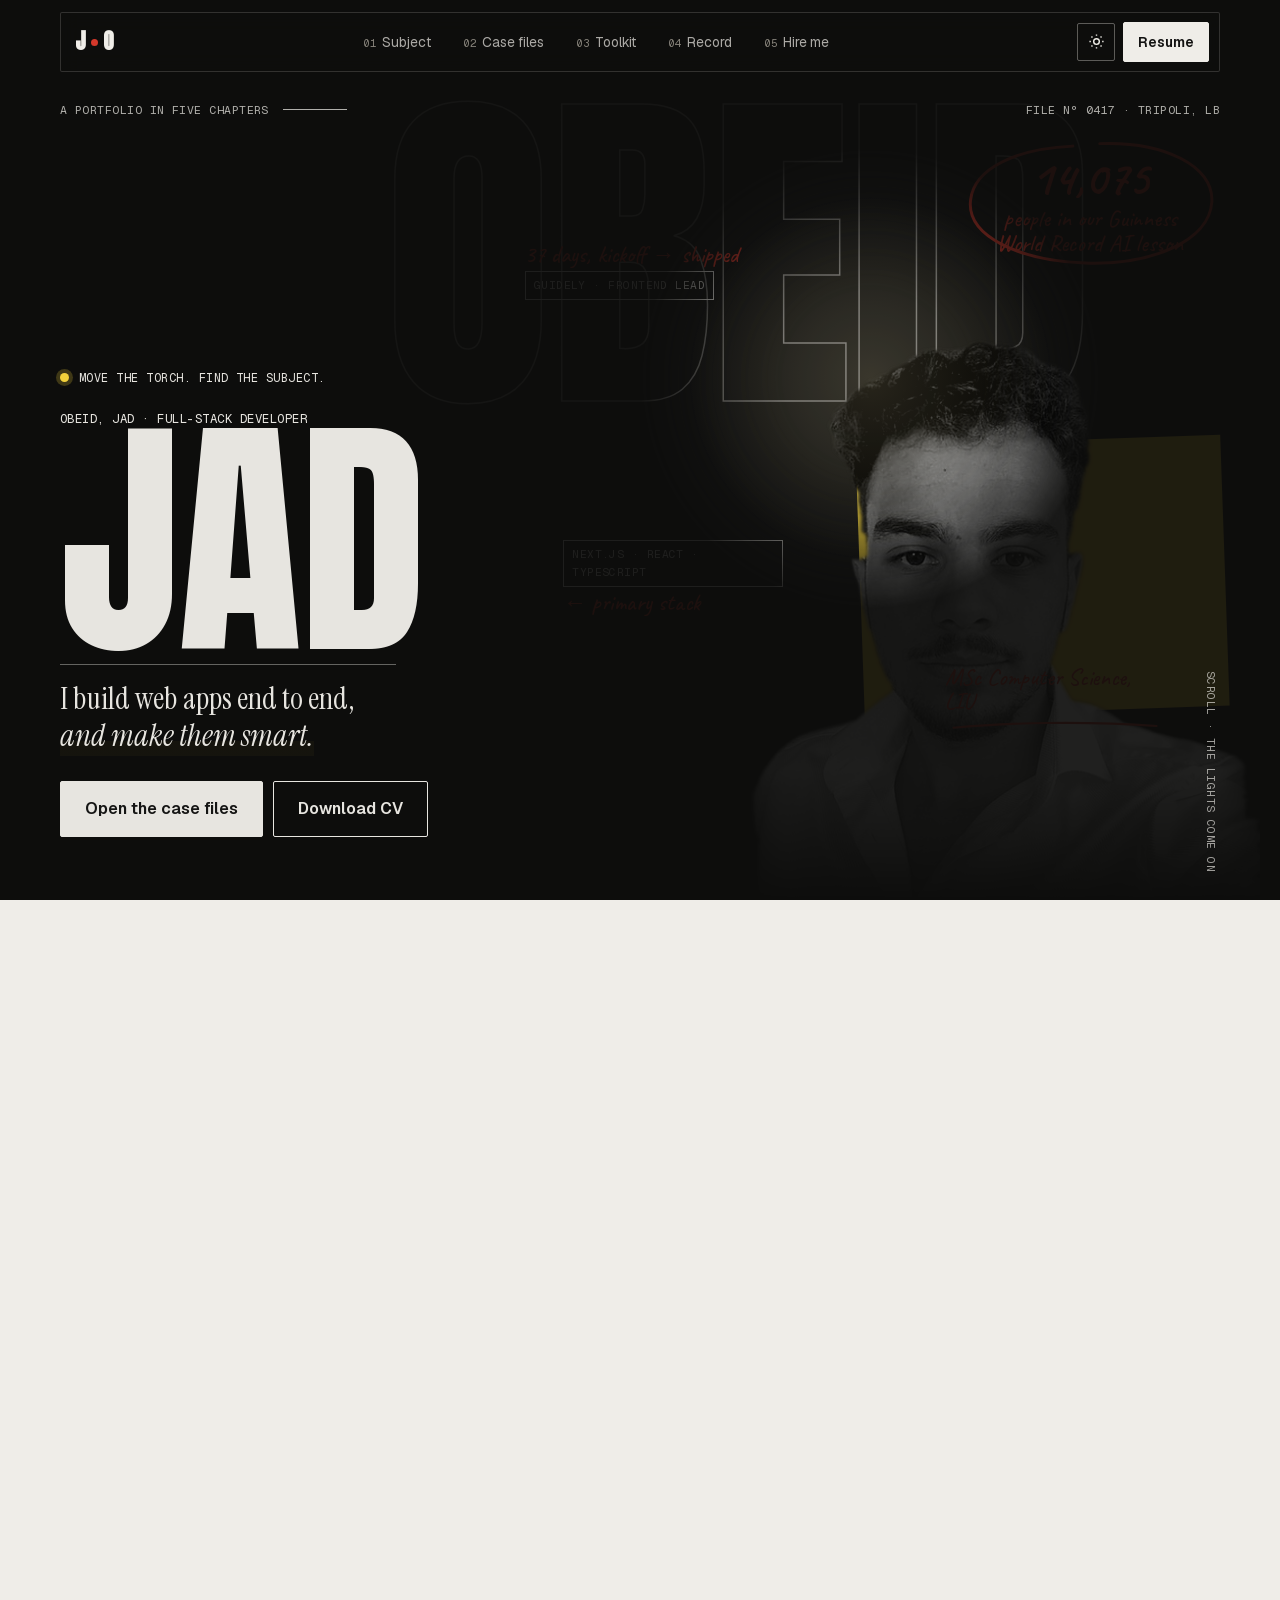
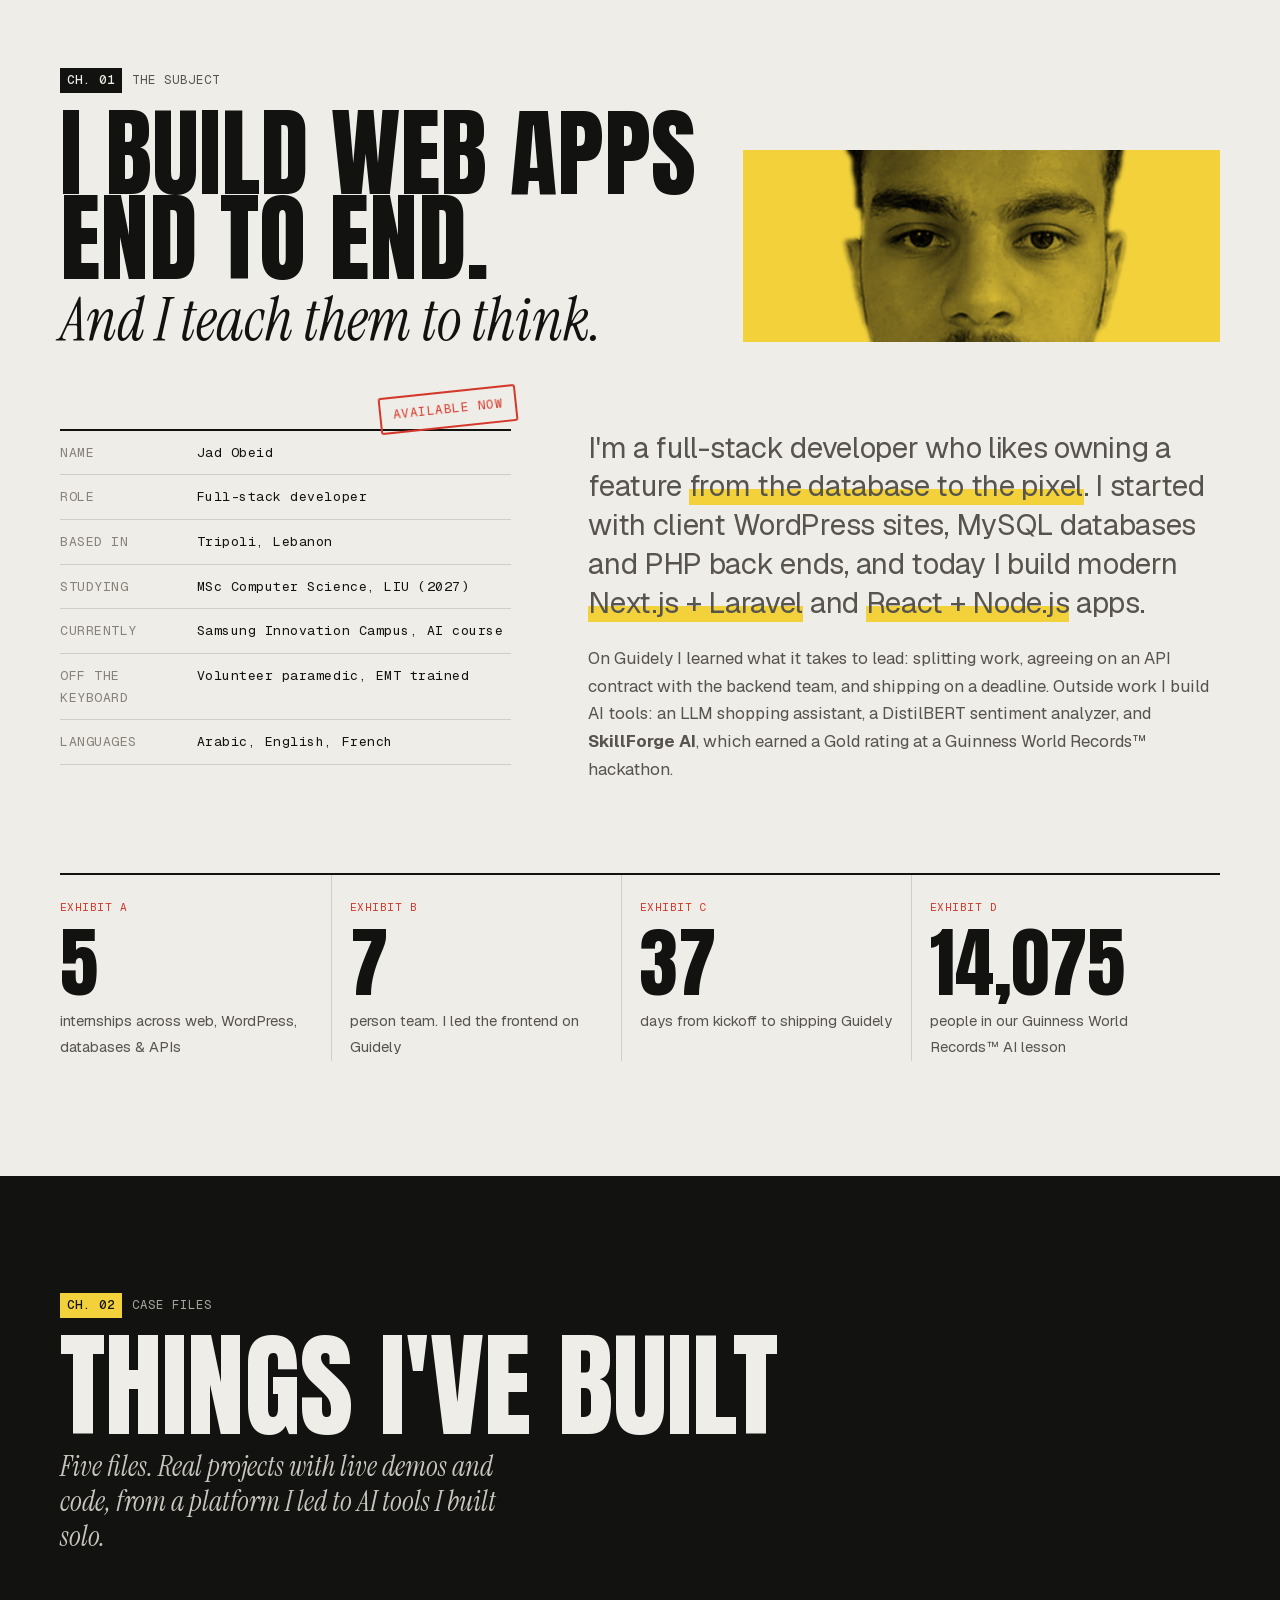
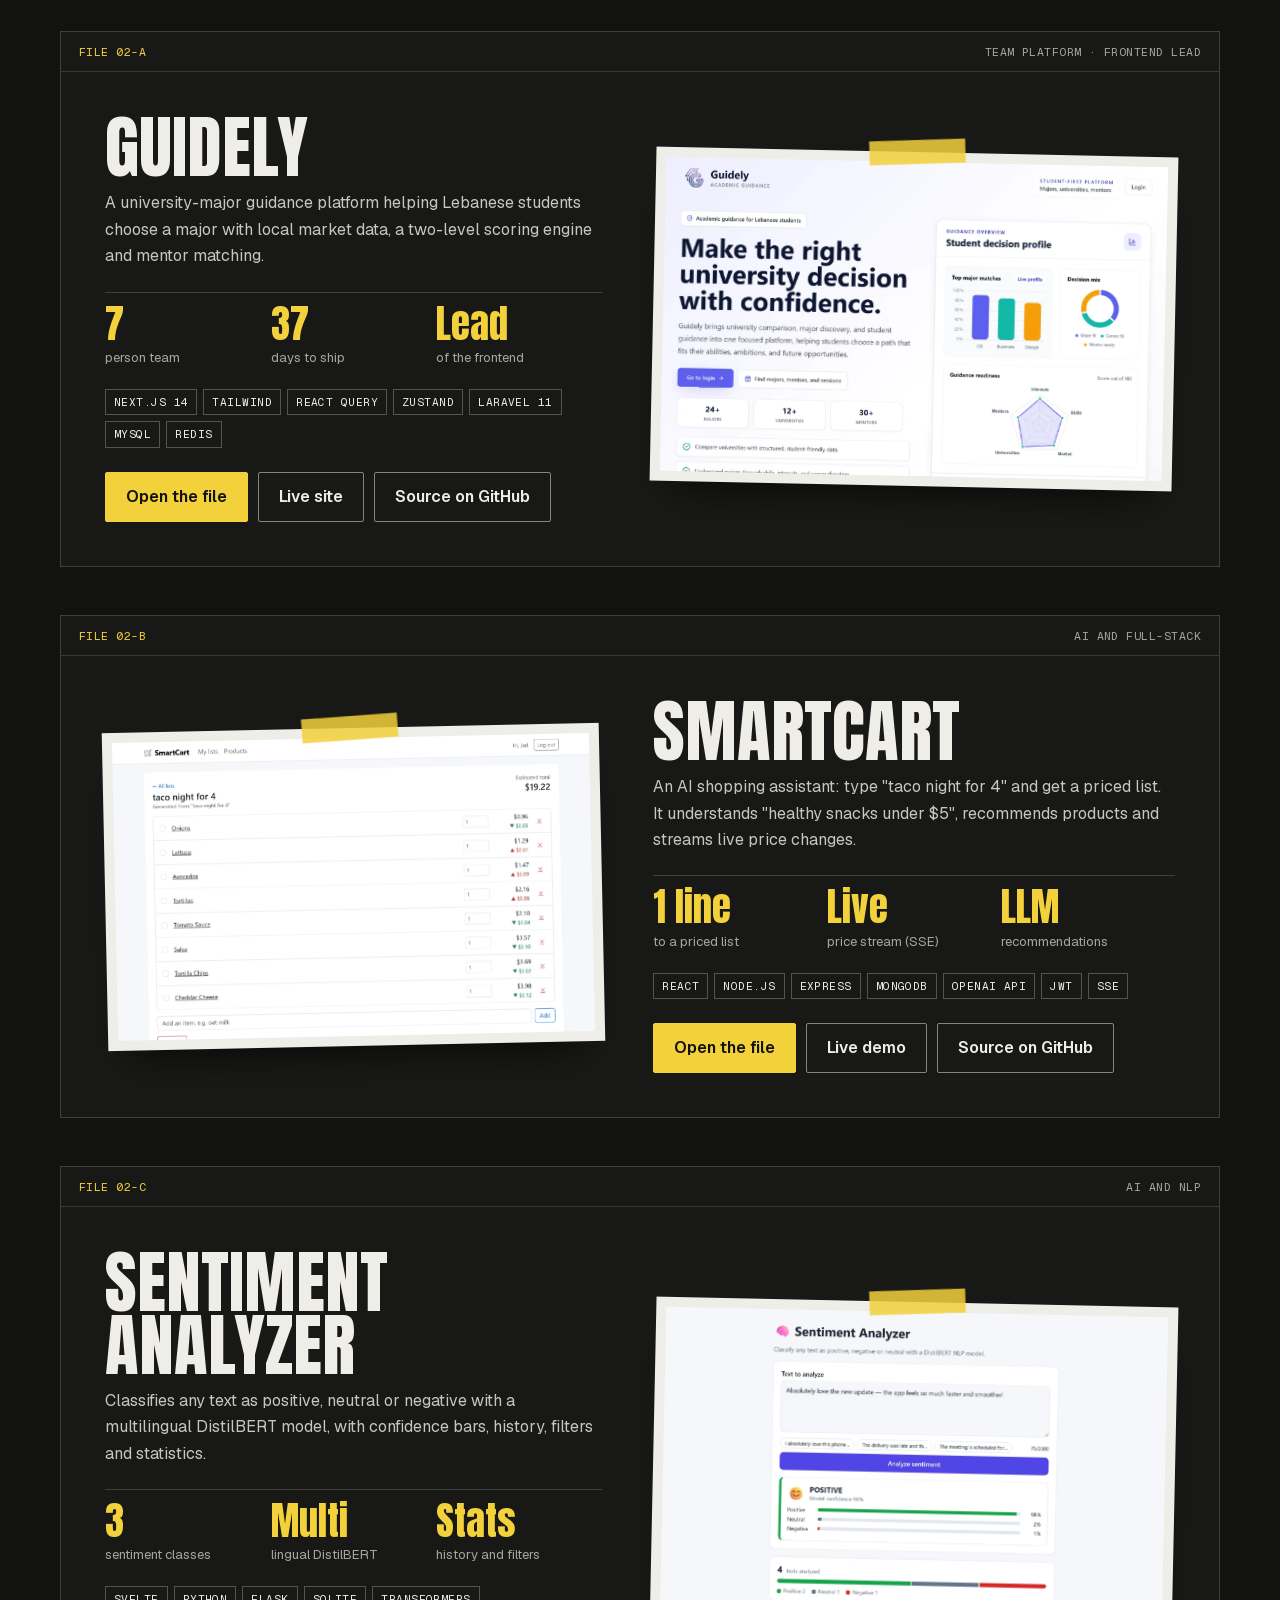
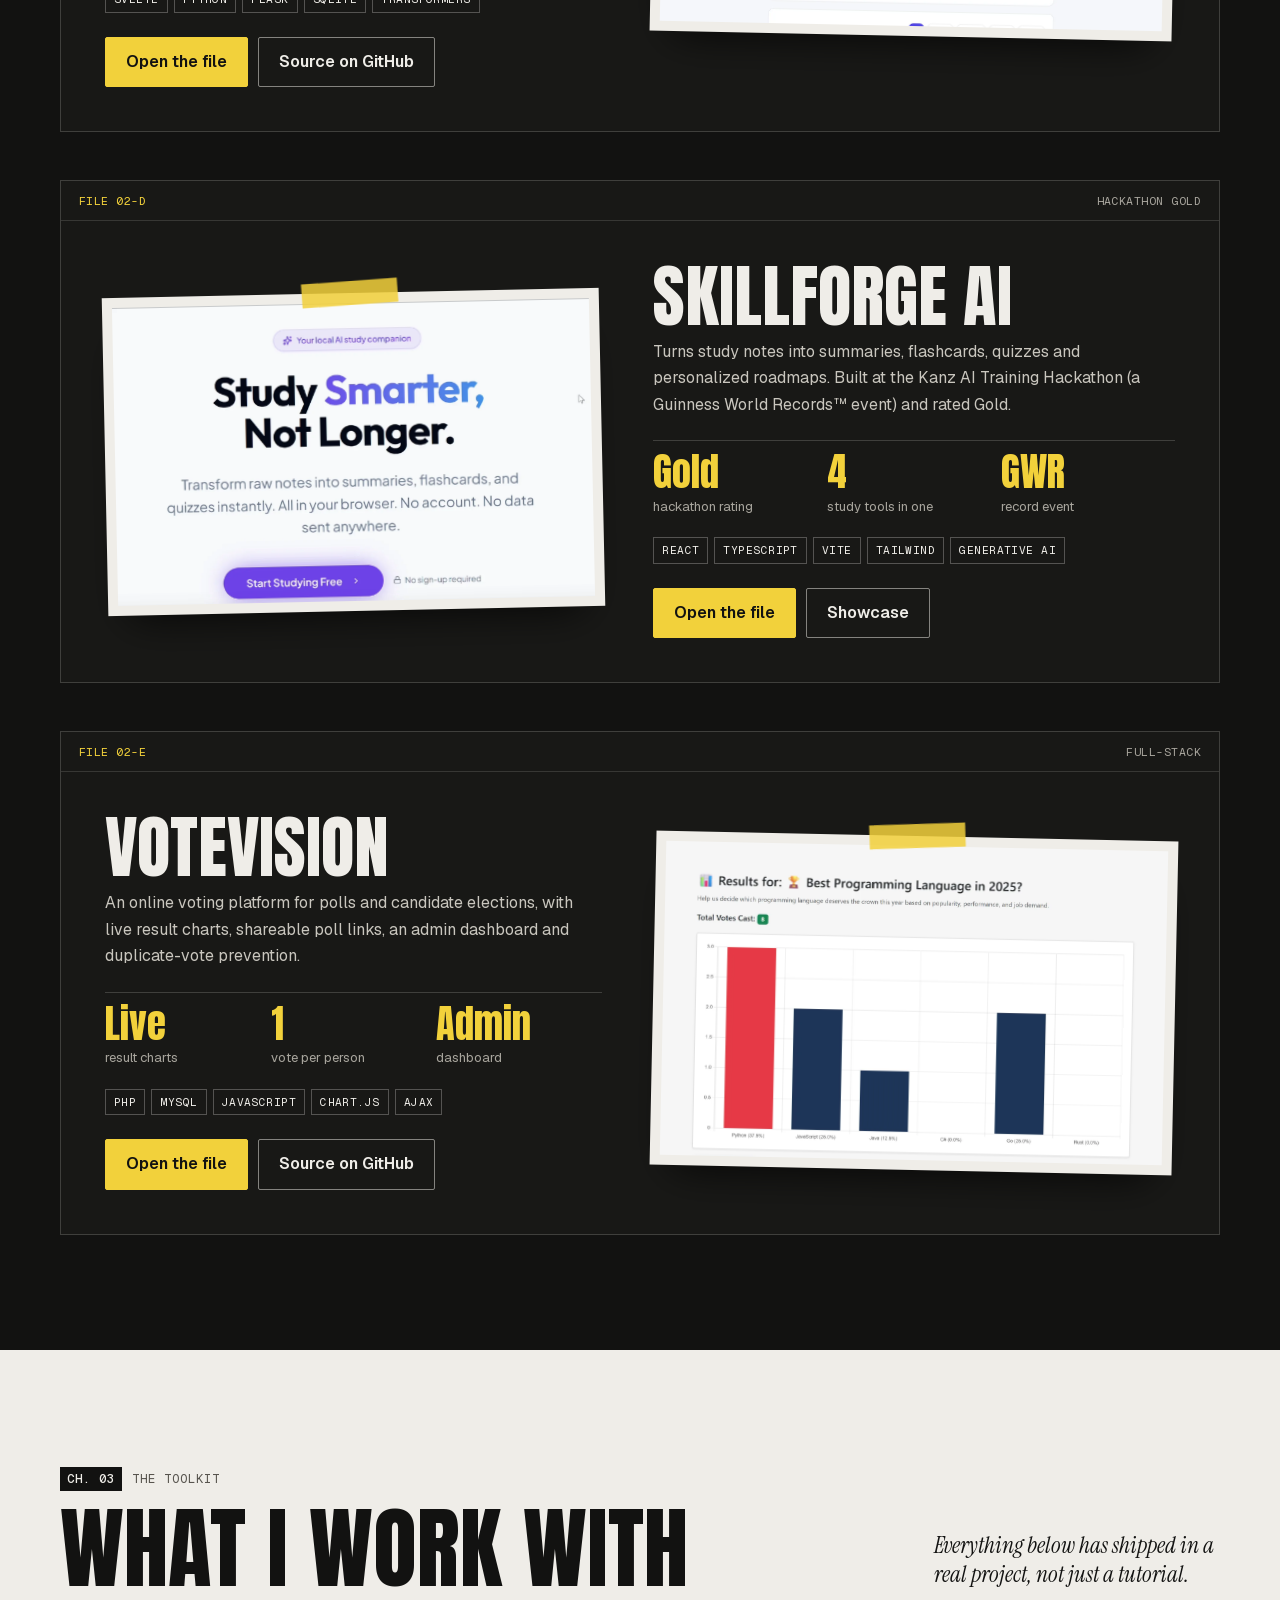
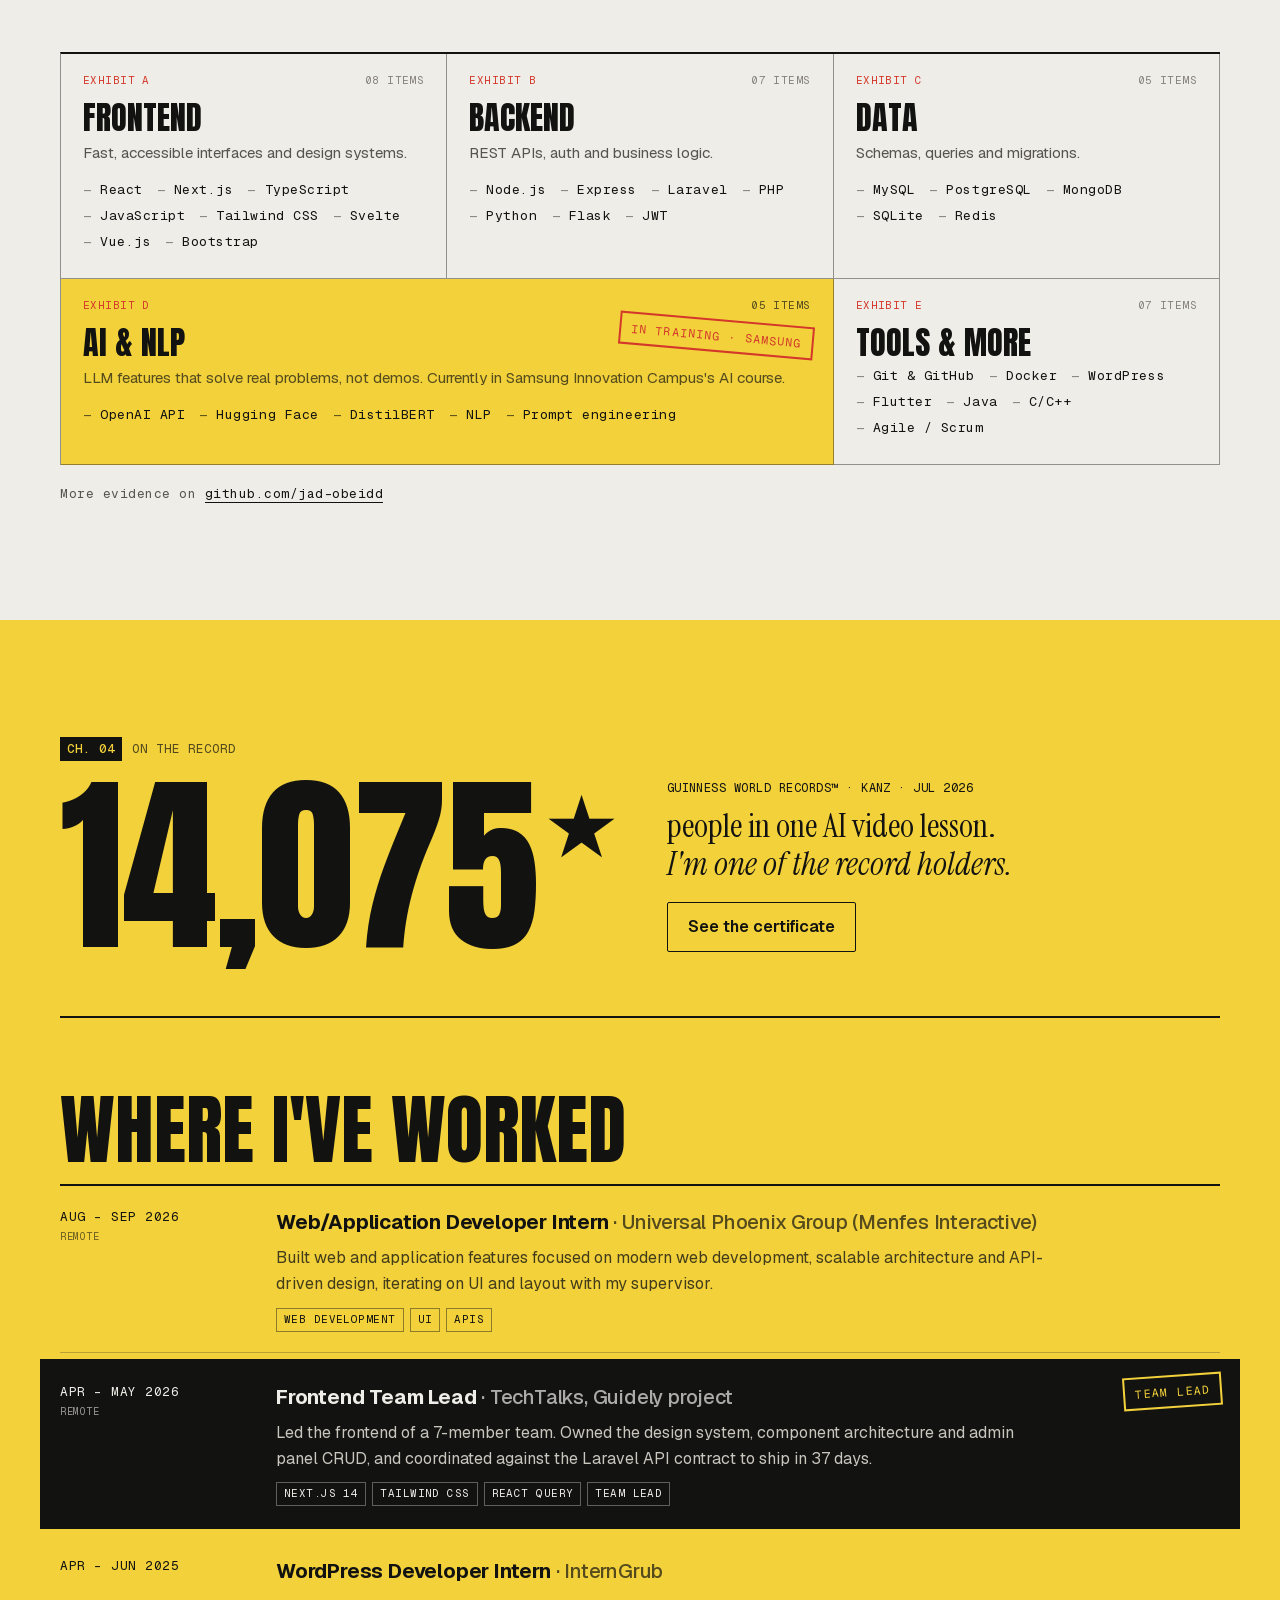
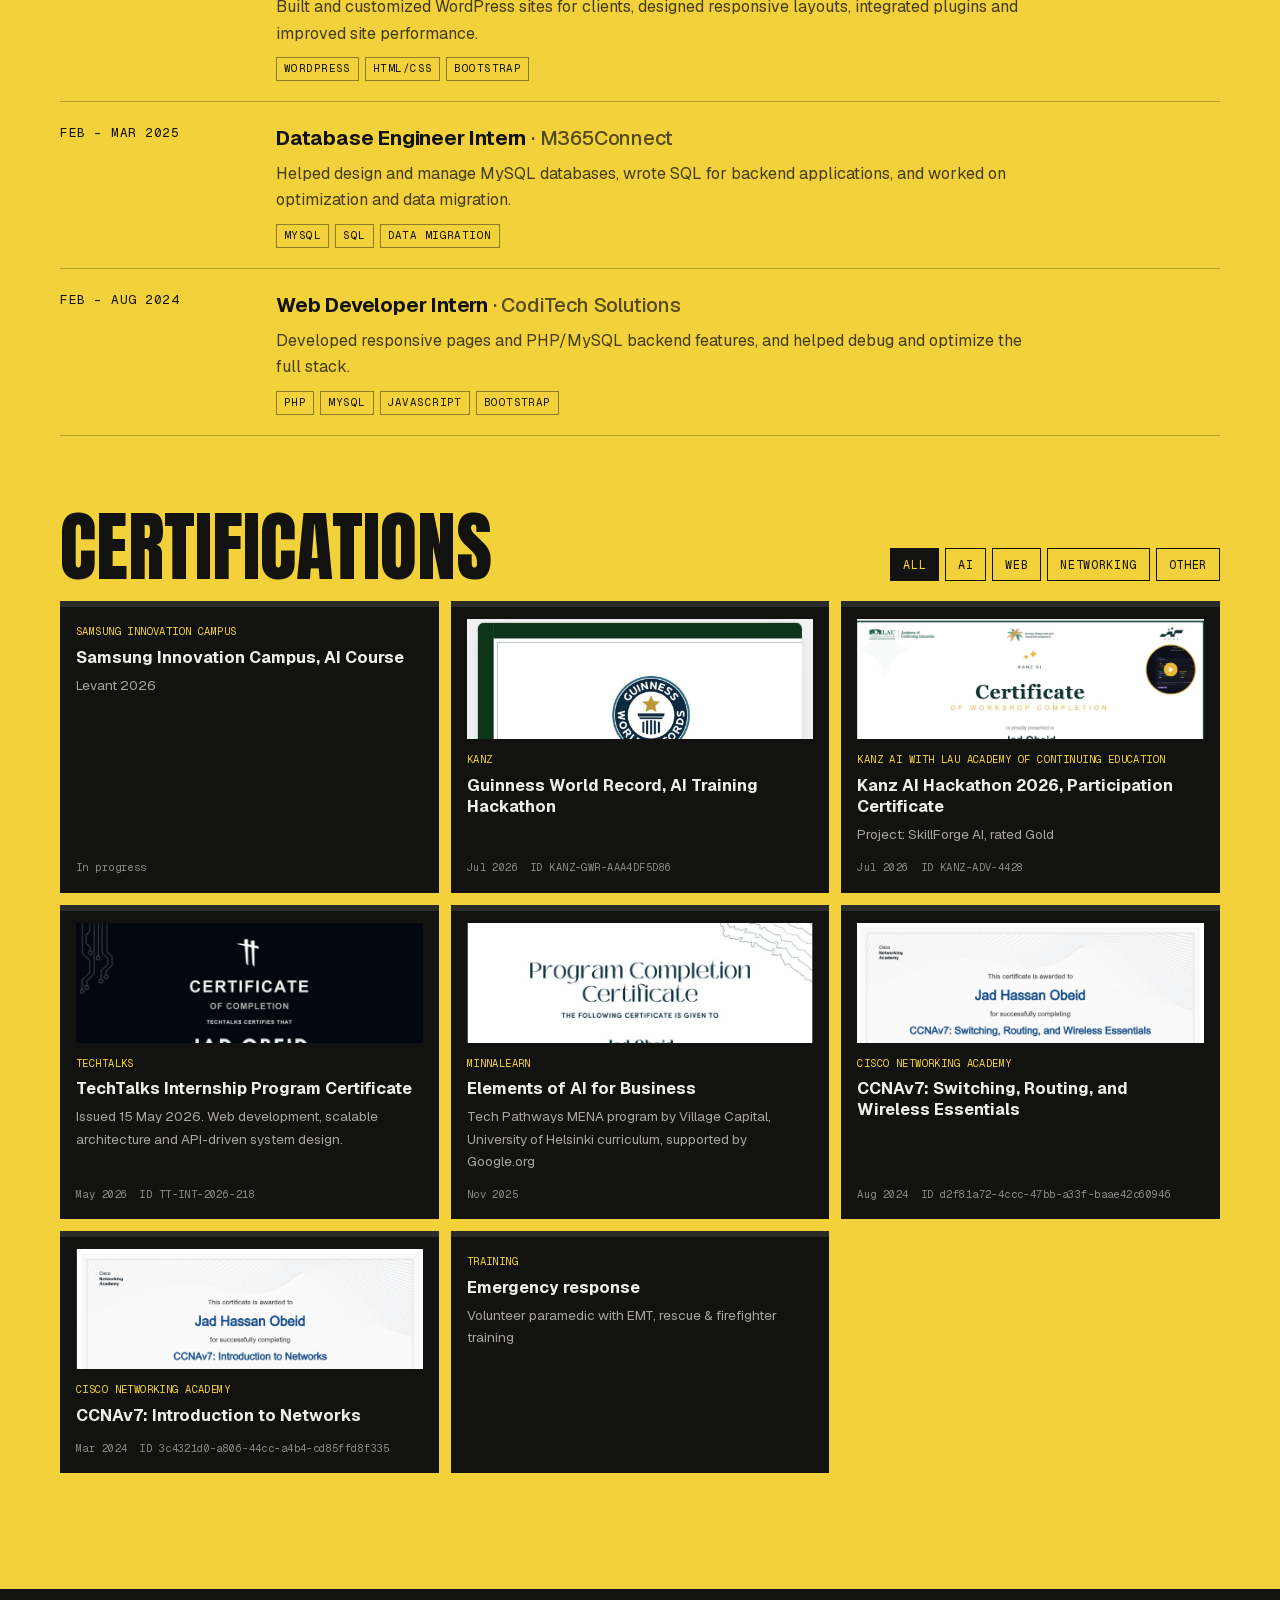
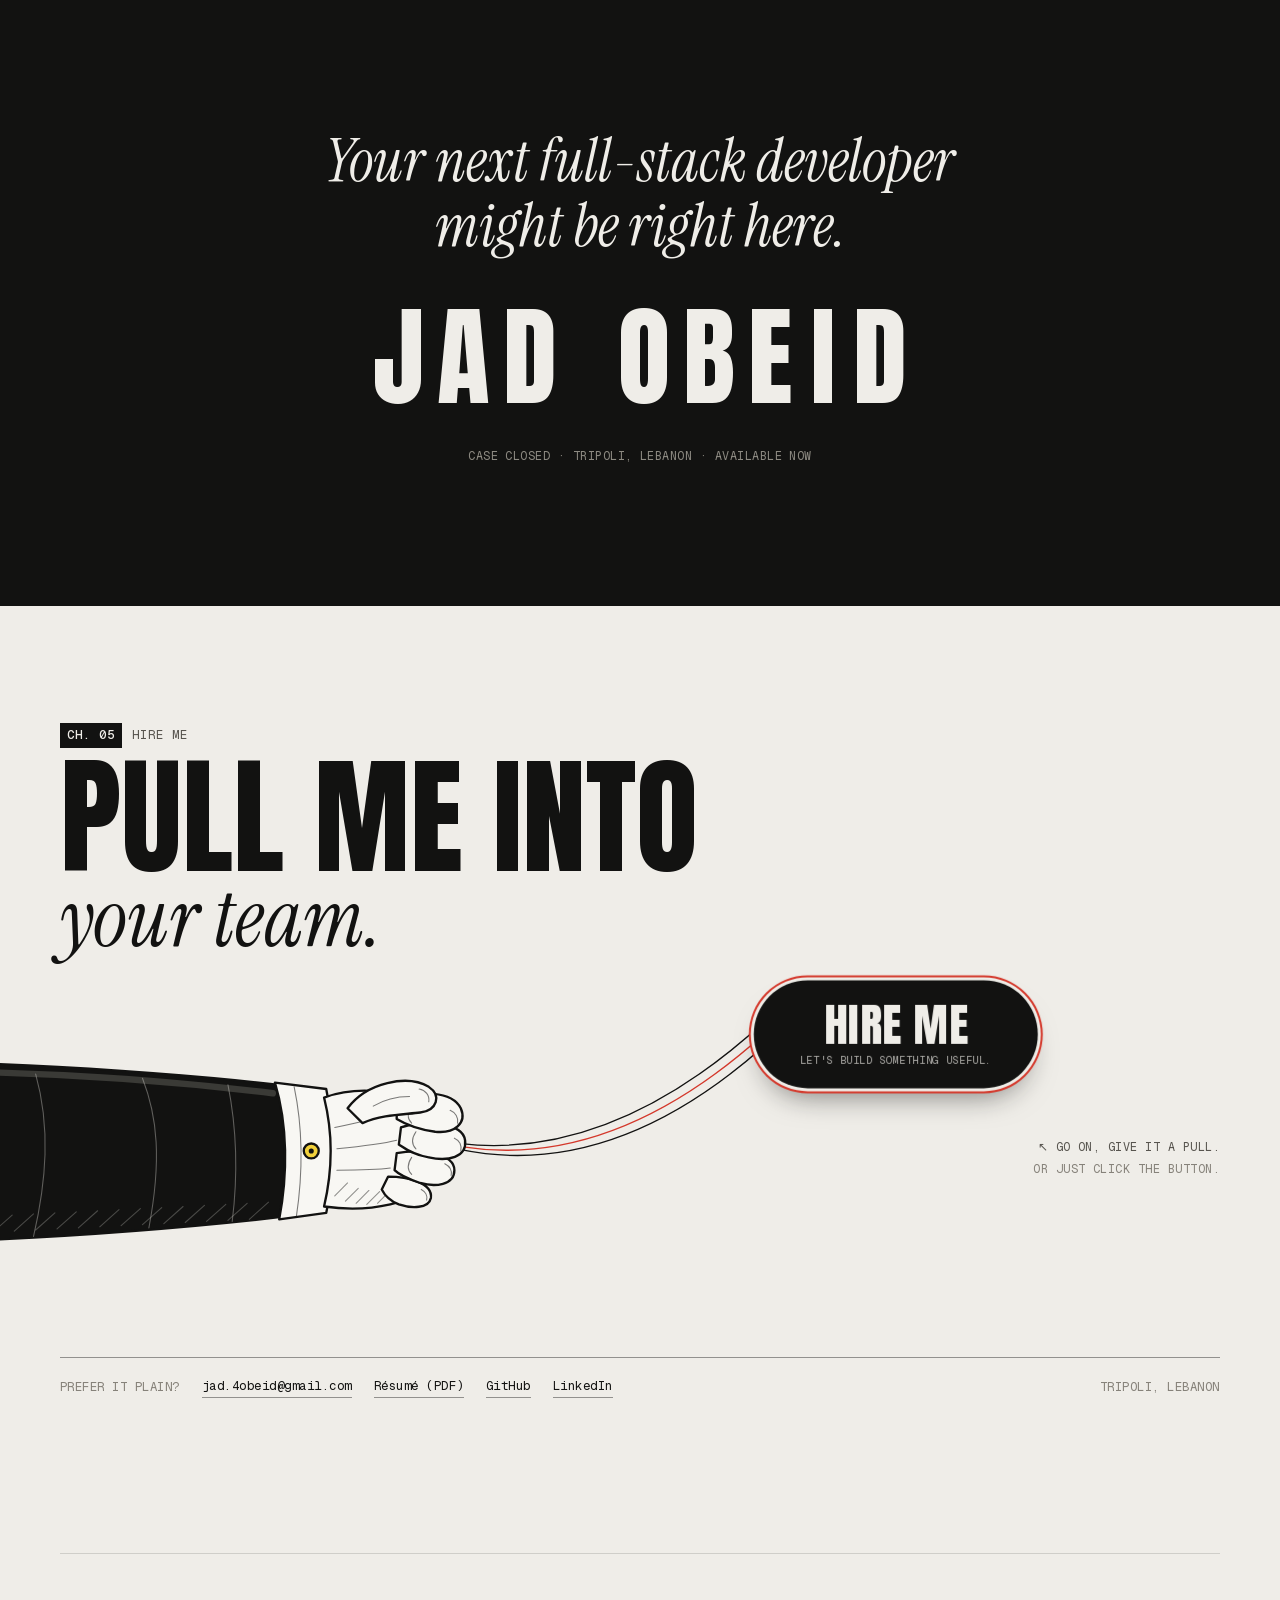
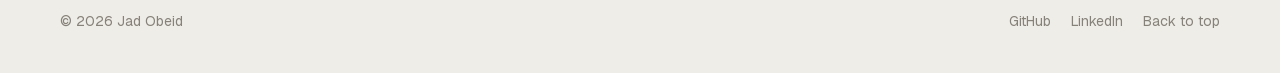
==== index.html @ 0dade6dd "New case-file design: torch-lit intro, chapters, pull-to-hire contact" ====
<!DOCTYPE html><html lang="en" data-theme="light"><head><meta charSet="utf-8"/><meta name="viewport" content="width=device-width, initial-scale=1"/><link rel="preload" href="/_next/static/media/797e433ab948586e-s.p.0r6juujl39pe6.woff2" as="font" crossorigin="" type="font/woff2"/><link rel="preload" href="/_next/static/media/7ebf22b5a21034f8-s.p.3j3877k49yy0l.woff2" as="font" crossorigin="" type="font/woff2"/><link rel="preload" href="/_next/static/media/9e9f04e3c37952ab-s.p.0pan85mumqyf3.woff2" as="font" crossorigin="" type="font/woff2"/><link rel="preload" href="/_next/static/media/a85fe84266768609-s.p.0h6ig86gwutp4.woff2" as="font" crossorigin="" type="font/woff2"/><link rel="preload" href="/_next/static/media/caa3a2e1cccd8315-s.p.0wgildi0cnwt9.woff2" as="font" crossorigin="" type="font/woff2"/><link rel="preload" href="/_next/static/media/e41d5df559864f9e-s.p.1g73gv09-xcb6.woff2" as="font" crossorigin="" type="font/woff2"/><link rel="preload" as="image" href="/assets/jad-cutout.png"/><link rel="stylesheet" href="/_next/static/chunks/0ahbs0m_zb5hj.css" data-precedence="next"/><link rel="preload" as="script" fetchPriority="low" href="/_next/static/chunks/1ckvzn7sfprko.js"/><script src="/_next/static/chunks/1-nqmp1rl8kqt.js" async=""></script><script src="/_next/static/chunks/2gvu8dyrhibpa.js" async=""></script><script src="/_next/static/chunks/3zo13q3j-3u5e.js" async=""></script><script src="/_next/static/chunks/turbopack-3-ry682tkyiqk.js" async=""></script><script src="/_next/static/chunks/1m7boc07rb7u6.js" async=""></script><script src="/_next/static/chunks/3fet2su78zmkl.js" async=""></script><script src="/_next/static/chunks/40zip77i4fl52.js" async=""></script><script src="/_next/static/chunks/1m6vqedhevf4s.js" async=""></script><script src="/_next/static/chunks/0yq7751l379sl.js" async=""></script><meta name="theme-color" content="#efede8"/><title>Jad Obeid · Full-Stack Developer</title><meta name="description" content="Jad Obeid – Full-stack developer in Tripoli, Lebanon. Next.js, React, Laravel, Node.js and AI-powered web applications. Available for full-stack and AI developer roles."/><link rel="canonical" href="https://jad-obeidd.github.io/"/><meta property="og:title" content="Jad Obeid · Full-Stack Developer"/><meta property="og:description" content="I build web apps end to end — Next.js, React, Laravel, Node.js — and add AI where it actually helps."/><meta property="og:url" content="https://jad-obeidd.github.io/"/><meta property="og:image" content="https://jad-obeidd.github.io/assets/og.png"/><meta property="og:type" content="website"/><meta name="twitter:card" content="summary_large_image"/><meta name="twitter:title" content="Jad Obeid · Full-Stack Developer"/><meta name="twitter:description" content="I build web apps end to end — Next.js, React, Laravel, Node.js — and add AI where it actually helps."/><meta name="twitter:image" content="https://jad-obeidd.github.io/assets/og.png"/><meta name="next-size-adjust" content=""/><link rel="icon" href="data:image/svg+xml,&lt;svg xmlns=&#x27;http://www.w3.org/2000/svg&#x27; viewBox=&#x27;0 0 100 100&#x27;&gt;&lt;defs&gt;&lt;linearGradient id=&#x27;g&#x27; x1=&#x27;0&#x27; y1=&#x27;0&#x27; x2=&#x27;1&#x27; y2=&#x27;1&#x27;&gt;&lt;stop offset=&#x27;0&#x27; stop-color=&#x27;%23111110&#x27;/&gt;&lt;stop offset=&#x27;1&#x27; stop-color=&#x27;%23111110&#x27;/&gt;&lt;/linearGradient&gt;&lt;/defs&gt;&lt;rect width=&#x27;100&#x27; height=&#x27;100&#x27; rx=&#x27;6&#x27; fill=&#x27;url(%23g)&#x27;/&gt;&lt;text x=&#x27;50&#x27; y=&#x27;66&#x27; font-family=&#x27;Arial&#x27; font-weight=&#x27;800&#x27; font-size=&#x27;44&#x27; fill=&#x27;%23f2d13b&#x27; text-anchor=&#x27;middle&#x27;&gt;JO&lt;/text&gt;&lt;/svg&gt;"/><script>(function(){var d=document.documentElement;try{var s=localStorage.getItem('theme');if(s)d.dataset.theme=s;}catch(e){}if(!matchMedia('(prefers-reduced-motion: reduce)').matches){d.classList.add('anim','motion');setTimeout(function(){if(!d.classList.contains('ready'))d.classList.remove('motion');},4000);try{if(location.pathname==='/'&&!location.hash&&!sessionStorage.getItem('jo-intro-seen')){sessionStorage.setItem('jo-intro-seen','1');d.classList.add('intro');var ev=['pointerdown','keydown','wheel','touchstart'],done=0,end=function(){if(done)return;done=1;ev.forEach(function(e){removeEventListener(e,skip,true)});},skip=function(){d.classList.add('intro-skip');end();setTimeout(function(){d.classList.remove('intro','intro-skip')},180)};ev.forEach(function(e){addEventListener(e,skip,{capture:true,passive:true})});var fin=function(){end();d.classList.remove('intro');removeEventListener('animationend',onEnd,true)},onEnd=function(e){if(e.animationName==='intro-out')fin()};addEventListener('animationend',onEnd,true);setTimeout(fin,2500);}}catch(e){}}})();</script><script type="application/ld+json">{"@context":"https://schema.org","@type":"Person","name":"Jad Obeid","jobTitle":"Full-Stack Developer","url":"https://jad-obeidd.github.io/","image":"https://jad-obeidd.github.io/assets/jad.jpg","email":"mailto:jad.4obeid@gmail.com","address":{"@type":"PostalAddress","addressLocality":"Tripoli","addressCountry":"LB"},"alumniOf":{"@type":"CollegeOrUniversity","name":"Lebanese International University"},"knowsAbout":["React","Next.js","TypeScript","Laravel","Node.js","MySQL","MongoDB","OpenAI API","NLP"],"sameAs":["https://github.com/jad-obeidd","https://www.linkedin.com/in/jad-obeid-dev"]}</script><script src="/_next/static/chunks/0cz1d0mv5g_q7.js" noModule=""></script></head><body class="u8MhCG_variable Yd1Xqa_variable -FipoW_variable AuOkkq_variable X_maza_variable"><div hidden=""><!--$--><!--/$--></div><div class="jo-intro" aria-hidden="true"><svg viewBox="0 0 150 100" width="150" height="100" fill="none"><defs><linearGradient id="jo-stroke" x1="0" y1="0" x2="1" y2="1"><stop offset="0" stop-color="#121211"></stop><stop offset="0.55" stop-color="#d4382b"></stop><stop offset="1" stop-color="#f2d13b"></stop></linearGradient></defs><path class="jo-j" pathLength="1" d="M30 16 H66 M54 16 V64 Q54 84 36 84 Q22 84 18 72"></path><path class="jo-o" pathLength="1" d="M108 16 C128 16 138 32 138 50 C138 68 128 84 108 84 C88 84 78 68 78 50 C78 32 88 16 108 16 Z"></path></svg></div><div class="bg" aria-hidden="true"><div class="bg-grid"></div><div class="blob b1"></div><div class="blob b2"></div><div class="blob b3"></div></div><a class="skip" href="#main">Skip to content</a><div class="cursor-glow" aria-hidden="true"></div><div class="progress" aria-hidden="true"></div><header class="nav"><div class="nav-inner"><a href="#top" class="logo" aria-label="Jad Obeid – home"><span class="logo-jo">J<i aria-hidden="true"></i>O</span></a><nav id="menu" class="menu" aria-label="Main"><a href="#about"><span class="n">0<!-- -->1</span>Subject</a><a href="#work"><span class="n">0<!-- -->2</span>Case files</a><a href="#skills"><span class="n">0<!-- -->3</span>Toolkit</a><a href="#experience"><span class="n">0<!-- -->4</span>Record</a><a href="#contact"><span class="n">0<!-- -->5</span>Hire me</a></nav><div class="nav-actions"><button type="button" class="icon-btn theme-btn" aria-label="Toggle light and dark theme"><svg class="sun" viewBox="0 0 24 24" width="17" height="17" fill="none" stroke="currentColor" stroke-width="2" aria-hidden="true"><circle cx="12" cy="12" r="4"></circle><path d="M12 2v2M12 20v2M4.9 4.9l1.4 1.4M17.7 17.7l1.4 1.4M2 12h2M20 12h2M4.9 19.1l1.4-1.4M17.7 6.3l1.4-1.4"></path></svg><svg class="moon" viewBox="0 0 24 24" width="17" height="17" fill="none" stroke="currentColor" stroke-width="2" aria-hidden="true"><path d="M21 12.8A9 9 0 1 1 11.2 3a7 7 0 0 0 9.8 9.8z"></path></svg></button><a href="/assets/Jad_Obeid_CV.pdf" class="btn sm primary nav-cv" download="">Resume</a><button type="button" class="icon-btn burger" aria-label="Open menu" aria-expanded="false" aria-controls="menu"><span></span><span></span></button></div></div></header><main id="main"><section class="th" id="top" aria-label="Introduction"><div class="th-meta mono"><span>A portfolio in five chapters</span><i aria-hidden="true"></i><span>File Nº 0417 · Tripoli, LB</span></div><div class="th-scene" aria-hidden="true"><span class="th-ghost">OBEID</span><div class="th-photo"><img alt="" width="600" height="600" decoding="async" data-nimg="1" style="color:transparent" src="/assets/jad-cutout.png"/></div><div class="th-note n1"><span class="tag mono">Next.js · React · TypeScript</span><span class="hand">← primary stack</span></div><div class="th-note n2"><svg class="ink th-ring" viewBox="0 0 220 120" aria-hidden="true"><path pathLength="1" d="M118 10c52-2 94 18 92 48-2 32-50 52-104 50C52 106 8 86 12 56 15 30 50 14 96 12"></path></svg><b class="hand big">14,075</b><span class="hand">people in our Guinness World Record AI lesson</span></div><div class="th-note n3"><span class="hand">MSc Computer Science, LIU</span><svg class="ink th-uline" viewBox="0 0 240 16" aria-hidden="true"><path pathLength="1" d="M4 10c60-6 150-8 232-2"></path></svg></div><div class="th-note n4"><span class="hand">37 days, kickoff → shipped</span><span class="tag mono">Guidely · frontend lead</span></div></div><div class="th-dark" aria-hidden="true"></div><div class="th-beam" aria-hidden="true"></div><div class="th-front"><p class="th-hint mono"><span class="dot"></span> <span class="fine">Move the torch. Find the subject.</span><span class="touch">Touch to move the torch.</span></p><p class="th-file mono">Obeid, Jad · Full-stack developer</p><h1 class="th-name">Jad<span class="sr-only"> Obeid</span></h1><p class="th-line">I build web apps end to end, <em>and make them smart.</em></p><div class="th-cta"><a href="#work" class="btn primary lg">Open the case files</a><a href="/assets/Jad_Obeid_CV.pdf" class="btn lg" download="">Download CV</a></div></div><p class="th-scroll mono" aria-hidden="true">Scroll · the lights come on</p></section><section id="about" class="sj wrap" aria-labelledby="about-title"><p class="chapter-tag" data-reveal="true"><b>Ch. 01</b> The subject</p><div class="sj-top"><h2 id="about-title" class="sj-title" data-reveal="true"><span class="d">I build web apps end to end.</span><span class="s">And I teach them to think.</span></h2><div class="sj-eyes" data-reveal="left" aria-hidden="true"><img alt="" loading="lazy" width="600" height="600" decoding="async" data-nimg="1" style="color:transparent" src="/assets/jad-cutout.png"/></div></div><div class="sj-body"><dl class="sj-profile mono" data-reveal="true"><div class="sj-stamp" aria-hidden="true">Available now</div><div><dt>Name</dt><dd>Jad Obeid</dd></div><div><dt>Role</dt><dd>Full-stack developer</dd></div><div><dt>Based in</dt><dd>Tripoli, Lebanon</dd></div><div><dt>Studying</dt><dd>MSc Computer Science, LIU (2027)</dd></div><div><dt>Currently</dt><dd>Samsung Innovation Campus, AI course</dd></div><div><dt>Off the keyboard</dt><dd>Volunteer paramedic, EMT trained</dd></div><div><dt>Languages</dt><dd>Arabic, English, French</dd></div></dl><div class="sj-story" data-reveal="true"><p class="lede"><span>I&#x27;m a full-stack developer who likes owning a feature </span><mark>from the database to the pixel</mark><span>. I started with client WordPress sites, MySQL databases and PHP back ends, and today I build modern </span><mark>Next.js + Laravel</mark><span> and </span><mark>React + Node.js</mark><span> apps.</span></p><p>On Guidely I learned what it takes to lead: splitting work, agreeing on an API contract with the backend team, and shipping on a deadline. Outside work I build AI tools: an LLM shopping assistant, a DistilBERT sentiment analyzer, and <strong>SkillForge AI</strong>, which earned a Gold rating at a Guinness World Records™ hackathon.</p></div></div><ul class="sj-evidence" aria-label="Key numbers"><li data-reveal="true"><span class="ex mono">Exhibit <!-- -->A</span><strong>5</strong><span class="lbl">internships across web, WordPress, databases &amp; APIs</span></li><li data-reveal="true"><span class="ex mono">Exhibit <!-- -->B</span><strong>7</strong><span class="lbl">person team. I led the frontend on Guidely</span></li><li data-reveal="true"><span class="ex mono">Exhibit <!-- -->C</span><strong>37</strong><span class="lbl">days from kickoff to shipping Guidely</span></li><li data-reveal="true"><span class="ex mono">Exhibit <!-- -->D</span><strong>14,075</strong><span class="lbl">people in our Guinness World Records™ AI lesson</span></li></ul></section><section id="work" class="cf" aria-labelledby="work-title"><div class="wrap"><p class="chapter-tag inv" data-reveal="true"><b>Ch. 02</b> Case files</p><h2 id="work-title" class="cf-title" data-reveal="true">Things I&#x27;ve built</h2><p class="cf-sub" data-reveal="true">Five files. Real projects with live demos and code, from a platform I led to AI tools I built solo.</p><div class="cf-list"><article class="cf-file" data-reveal="true"><header class="cf-bar mono"><span>File 02-<!-- -->A</span><span>Team platform · Frontend lead</span></header><div class="cf-grid"><div class="cf-copy"><h3>Guidely</h3><p>A university-major guidance platform helping Lebanese students choose a major with local market data, a two-level scoring engine and mentor matching.</p><dl class="cf-facts"><div><dt>7</dt><dd>person team</dd></div><div><dt>37</dt><dd>days to ship</dd></div><div><dt>Lead</dt><dd>of the frontend</dd></div></dl><ul class="cf-tags mono" aria-label="Built with"><li>Next.js 14</li><li>Tailwind</li><li>React Query</li><li>Zustand</li><li>Laravel 11</li><li>MySQL</li><li>Redis</li></ul><div class="cf-actions"><a class="btn hi" href="/work/guidely/">Open the file</a><a href="https://guidely-six.vercel.app" class="btn ghost" target="_blank" rel="noopener">Live site</a><a href="https://github.com/hadi-chebbo/Guidely" class="btn ghost" target="_blank" rel="noopener">Source on GitHub</a></div></div><figure class="cf-shot"><i class="tape" aria-hidden="true"></i><img alt="Guidely landing page showing major matches, decision mix chart and guidance readiness radar" loading="lazy" width="1200" height="750" decoding="async" data-nimg="1" style="color:transparent" src="/assets/projects/guidely.webp"/></figure></div></article><article class="cf-file flip" data-reveal="true"><header class="cf-bar mono"><span>File 02-<!-- -->B</span><span>AI and full-stack</span></header><div class="cf-grid"><div class="cf-copy"><h3>SmartCart</h3><p>An AI shopping assistant: type &quot;taco night for 4&quot; and get a priced list. It understands &quot;healthy snacks under $5&quot;, recommends products and streams live price changes.</p><dl class="cf-facts"><div><dt>1 line</dt><dd>to a priced list</dd></div><div><dt>Live</dt><dd>price stream (SSE)</dd></div><div><dt>LLM</dt><dd>recommendations</dd></div></dl><ul class="cf-tags mono" aria-label="Built with"><li>React</li><li>Node.js</li><li>Express</li><li>MongoDB</li><li>OpenAI API</li><li>JWT</li><li>SSE</li></ul><div class="cf-actions"><a class="btn hi" href="/work/smartcart/">Open the file</a><a href="/smartcart/" class="btn ghost">Live demo</a><a href="https://github.com/jad-obeidd/smartcart" class="btn ghost" target="_blank" rel="noopener">Source on GitHub</a></div></div><figure class="cf-shot"><i class="tape" aria-hidden="true"></i><img alt="SmartCart shopping list generated from &#x27;taco night for 4&#x27; with live price changes" loading="lazy" width="1200" height="750" decoding="async" data-nimg="1" style="color:transparent" src="/assets/projects/smartcart.webp"/></figure></div></article><article class="cf-file" data-reveal="true"><header class="cf-bar mono"><span>File 02-<!-- -->C</span><span>AI and NLP</span></header><div class="cf-grid"><div class="cf-copy"><h3>Sentiment Analyzer</h3><p>Classifies any text as positive, neutral or negative with a multilingual DistilBERT model, with confidence bars, history, filters and statistics.</p><dl class="cf-facts"><div><dt>3</dt><dd>sentiment classes</dd></div><div><dt>Multi</dt><dd>lingual DistilBERT</dd></div><div><dt>Stats</dt><dd>history and filters</dd></div></dl><ul class="cf-tags mono" aria-label="Built with"><li>Svelte</li><li>Python</li><li>Flask</li><li>SQLite</li><li>Transformers</li></ul><div class="cf-actions"><a class="btn hi" href="/work/sentiment-analyzer/">Open the file</a><a href="https://github.com/jad-obeidd/sentiment-analyzer" class="btn ghost" target="_blank" rel="noopener">Source on GitHub</a></div></div><figure class="cf-shot"><i class="tape" aria-hidden="true"></i><img alt="Sentiment Analyzer classifying a review as positive with 98% confidence" loading="lazy" width="1200" height="750" decoding="async" data-nimg="1" style="color:transparent" src="/assets/projects/sentiment.webp"/></figure></div></article><article class="cf-file flip" data-reveal="true"><header class="cf-bar mono"><span>File 02-<!-- -->D</span><span>Hackathon Gold</span></header><div class="cf-grid"><div class="cf-copy"><h3>SkillForge AI</h3><p>Turns study notes into summaries, flashcards, quizzes and personalized roadmaps. Built at the Kanz AI Training Hackathon (a Guinness World Records™ event) and rated Gold.</p><dl class="cf-facts"><div><dt>Gold</dt><dd>hackathon rating</dd></div><div><dt>4</dt><dd>study tools in one</dd></div><div><dt>GWR</dt><dd>record event</dd></div></dl><ul class="cf-tags mono" aria-label="Built with"><li>React</li><li>TypeScript</li><li>Vite</li><li>Tailwind</li><li>Generative AI</li></ul><div class="cf-actions"><a class="btn hi" href="/work/skillforge-ai/">Open the file</a><a href="https://try.ka.nz/ai/jadobeid" class="btn ghost" target="_blank" rel="noopener">Showcase</a></div></div><figure class="cf-shot"><i class="tape" aria-hidden="true"></i><img alt="SkillForge AI landing page: Study Smarter, Not Longer" loading="lazy" width="1200" height="750" decoding="async" data-nimg="1" style="color:transparent" src="/assets/projects/skillforge.webp"/></figure></div></article><article class="cf-file" data-reveal="true"><header class="cf-bar mono"><span>File 02-<!-- -->E</span><span>Full-stack</span></header><div class="cf-grid"><div class="cf-copy"><h3>VoteVision</h3><p>An online voting platform for polls and candidate elections, with live result charts, shareable poll links, an admin dashboard and duplicate-vote prevention.</p><dl class="cf-facts"><div><dt>Live</dt><dd>result charts</dd></div><div><dt>1</dt><dd>vote per person</dd></div><div><dt>Admin</dt><dd>dashboard</dd></div></dl><ul class="cf-tags mono" aria-label="Built with"><li>PHP</li><li>MySQL</li><li>JavaScript</li><li>Chart.js</li><li>AJAX</li></ul><div class="cf-actions"><a class="btn hi" href="/work/votevision/">Open the file</a><a href="https://github.com/jad-obeidd/VoteVision" class="btn ghost" target="_blank" rel="noopener">Source on GitHub</a></div></div><figure class="cf-shot"><i class="tape" aria-hidden="true"></i><img alt="VoteVision live poll results chart for best programming language" loading="lazy" width="1200" height="750" decoding="async" data-nimg="1" style="color:transparent" src="/assets/projects/votevision.webp"/></figure></div></article></div></div></section><section id="skills" class="tk wrap" aria-labelledby="skills-title"><p class="chapter-tag" data-reveal="true"><b>Ch. 03</b> The toolkit</p><div class="tk-head"><h2 id="skills-title" class="tk-title" data-reveal="true">What I work with</h2><p class="tk-sub" data-reveal="true">Everything below has shipped in a real project, not just a tutorial.</p></div><div class="tk-grid"><article class="tk-ex" data-reveal="true"><header class="mono"><span>Exhibit <!-- -->A</span><span>08<!-- --> items</span></header><h3>Frontend</h3><p>Fast, accessible interfaces and design systems.</p><ul class="mono"><li>React</li><li>Next.js</li><li>TypeScript</li><li>JavaScript</li><li>Tailwind CSS</li><li>Svelte</li><li>Vue.js</li><li>Bootstrap</li></ul></article><article class="tk-ex" data-reveal="true"><header class="mono"><span>Exhibit <!-- -->B</span><span>07<!-- --> items</span></header><h3>Backend</h3><p>REST APIs, auth and business logic.</p><ul class="mono"><li>Node.js</li><li>Express</li><li>Laravel</li><li>PHP</li><li>Python</li><li>Flask</li><li>JWT</li></ul></article><article class="tk-ex" data-reveal="true"><header class="mono"><span>Exhibit <!-- -->C</span><span>05<!-- --> items</span></header><h3>Data</h3><p>Schemas, queries and migrations.</p><ul class="mono"><li>MySQL</li><li>PostgreSQL</li><li>MongoDB</li><li>SQLite</li><li>Redis</li></ul></article><article class="tk-ex ai" data-reveal="true"><header class="mono"><span>Exhibit <!-- -->D</span><span>05<!-- --> items</span></header><h3>AI &amp; NLP</h3><p>LLM features that solve real problems, not demos. Currently in Samsung Innovation Campus&#x27;s AI course.</p><ul class="mono"><li>OpenAI API</li><li>Hugging Face</li><li>DistilBERT</li><li>NLP</li><li>Prompt engineering</li></ul><span class="tk-stamp mono" aria-hidden="true">In training · Samsung</span></article><article class="tk-ex" data-reveal="true"><header class="mono"><span>Exhibit <!-- -->E</span><span>07<!-- --> items</span></header><h3>Tools &amp; more</h3><ul class="mono"><li>Git &amp; GitHub</li><li>Docker</li><li>WordPress</li><li>Flutter</li><li>Java</li><li>C/C++</li><li>Agile / Scrum</li></ul></article></div><p class="tk-more mono" data-reveal="true">More evidence on<!-- --> <a href="https://github.com/jad-obeidd" target="_blank" rel="noopener">github.com/jad-obeidd</a></p></section><section id="experience" class="rc" aria-labelledby="experience-title"><div class="wrap"><p class="chapter-tag" data-reveal="true"><b>Ch. 04</b> On the record</p><div class="rc-gwr" id="guinness" data-reveal="true"><strong class="rc-num">14,075<span aria-hidden="true">★</span></strong><div class="rc-gwr-copy"><p class="mono">Guinness World Records™ · Kanz · Jul 2026</p><p class="big">people in one AI video lesson. <em>I&#x27;m one of the record holders.</em></p><a class="btn" href="/assets/certificates/guinness-record.webp" target="_blank" rel="noopener">See the certificate</a></div></div><h2 id="experience-title" class="rc-title" data-reveal="true">Where I&#x27;ve worked</h2><ol class="rc-jobs"><li data-reveal="true"><span class="when mono">Aug – Sep 2026<small>Remote</small></span><div class="what"><h3>Web/Application Developer Intern<!-- --> <span>· <!-- -->Universal Phoenix Group (Menfes Interactive)</span></h3><p>Built web and application features focused on modern web development, scalable architecture and API-driven design, iterating on UI and layout with my supervisor.</p><ul class="mono"><li>Web development</li><li>UI</li><li>APIs</li></ul></div></li><li class="hl" data-reveal="true"><span class="when mono">Apr – May 2026<small>Remote</small></span><div class="what"><h3>Frontend Team Lead<!-- --> <span>· <!-- -->TechTalks, Guidely project</span></h3><p>Led the frontend of a 7-member team. Owned the design system, component architecture and admin panel CRUD, and coordinated against the Laravel API contract to ship in 37 days.</p><ul class="mono"><li>Next.js 14</li><li>Tailwind CSS</li><li>React Query</li><li>Team lead</li></ul></div><span class="rc-stamp mono" aria-hidden="true">Team lead</span></li><li data-reveal="true"><span class="when mono">Apr – Jun 2025</span><div class="what"><h3>WordPress Developer Intern<!-- --> <span>· <!-- -->InternGrub</span></h3><p>Built and customized WordPress sites for clients, designed responsive layouts, integrated plugins and improved site performance.</p><ul class="mono"><li>WordPress</li><li>HTML/CSS</li><li>Bootstrap</li></ul></div></li><li data-reveal="true"><span class="when mono">Feb – Mar 2025</span><div class="what"><h3>Database Engineer Intern<!-- --> <span>· <!-- -->M365Connect</span></h3><p>Helped design and manage MySQL databases, wrote SQL for backend applications, and worked on optimization and data migration.</p><ul class="mono"><li>MySQL</li><li>SQL</li><li>Data migration</li></ul></div></li><li data-reveal="true"><span class="when mono">Feb – Aug 2024</span><div class="what"><h3>Web Developer Intern<!-- --> <span>· <!-- -->CodiTech Solutions</span></h3><p>Developed responsive pages and PHP/MySQL backend features, and helped debug and optimize the full stack.</p><ul class="mono"><li>PHP</li><li>MySQL</li><li>JavaScript</li><li>Bootstrap</li></ul></div></li></ol><div class="rc-certs" id="certifications"><div class="rc-certs-head" data-reveal="true"><h2 class="rc-title">Certifications</h2><div class="rc-tabs mono" role="tablist" aria-label="Filter certificates"><button type="button" role="tab" aria-selected="true" class="on">All</button><button type="button" role="tab" aria-selected="false">AI</button><button type="button" role="tab" aria-selected="false">Web</button><button type="button" role="tab" aria-selected="false">Networking</button><button type="button" role="tab" aria-selected="false">Other</button></div></div><ul class="rc-grid"><li><div class="rc-tile"><span class="issuer mono">Samsung Innovation Campus</span><b>Samsung Innovation Campus, AI Course</b><span class="detail">Levant 2026</span><span class="meta mono"><span>In progress</span></span></div></li><li><a class="rc-tile" href="/assets/certificates/guinness-record.webp" target="_blank" rel="noopener"><span class="thumb"><img alt="Guinness World Records certificate naming Jad Obeid as a record holder for the most participants in an AI video lesson" loading="lazy" width="1120" height="1600" decoding="async" data-nimg="1" style="color:transparent" src="/assets/certificates/guinness-record.webp"/></span><span class="issuer mono">Kanz</span><b>Guinness World Record, AI Training Hackathon</b><span class="meta mono"><span>Jul 2026</span><span>ID <!-- -->KANZ-GWR-AAA4DF5D86</span></span></a></li><li><a class="rc-tile" href="/assets/certificates/kanz-hackathon.webp" target="_blank" rel="noopener"><span class="thumb"><img alt="Kanz AI certificate of workshop completion with LAU Academy of Continuing Education, awarded to Jad Obeid, certificate ID KANZ-ADV-4428" loading="lazy" width="1600" height="1143" decoding="async" data-nimg="1" style="color:transparent" src="/assets/certificates/kanz-hackathon.webp"/></span><span class="issuer mono">Kanz AI with LAU Academy of Continuing Education</span><b>Kanz AI Hackathon 2026, Participation Certificate</b><span class="detail">Project: SkillForge AI, rated Gold</span><span class="meta mono"><span>Jul 2026</span><span>ID <!-- -->KANZ-ADV-4428</span></span></a></li><li><a class="rc-tile" href="/assets/certificates/techtalks-internship.webp" target="_blank" rel="noopener"><span class="thumb"><img alt="TechTalks certificate of completion for the internship program, awarded to Jad Obeid, issued 15 May 2026" loading="lazy" width="728" height="516" decoding="async" data-nimg="1" style="color:transparent" src="/assets/certificates/techtalks-internship.webp"/></span><span class="issuer mono">TechTalks</span><b>TechTalks Internship Program Certificate</b><span class="detail">Issued 15 May 2026. Web development, scalable architecture and API-driven system design.</span><span class="meta mono"><span>May 2026</span><span>ID <!-- -->TT-INT-2026-218</span></span></a></li><li><a class="rc-tile" href="/assets/certificates/elements-of-ai.webp" target="_blank" rel="noopener"><span class="thumb"><img alt="Program completion certificate for the Elements of AI course in the Tech Pathways MENA program, awarded to Jad Obeid" loading="lazy" width="736" height="566" decoding="async" data-nimg="1" style="color:transparent" src="/assets/certificates/elements-of-ai.webp"/></span><span class="issuer mono">MinnaLearn</span><b>Elements of AI for Business</b><span class="detail">Tech Pathways MENA program by Village Capital, University of Helsinki curriculum, supported by Google.org</span><span class="meta mono"><span>Nov 2025</span></span></a></li><li><a class="rc-tile" href="/assets/certificates/ccna-srwe.webp" target="_blank" rel="noopener"><span class="thumb"><img alt="Cisco Networking Academy certificate for CCNAv7: Switching, Routing, and Wireless Essentials, awarded to Jad Hassan Obeid, completed 20 Aug 2024" loading="lazy" width="1600" height="1082" decoding="async" data-nimg="1" style="color:transparent" src="/assets/certificates/ccna-srwe.webp"/></span><span class="issuer mono">Cisco Networking Academy</span><b>CCNAv7: Switching, Routing, and Wireless Essentials</b><span class="meta mono"><span>Aug 2024</span><span>ID <!-- -->d2f81a72-4ccc-47bb-a33f-baae42c60946</span></span></a></li><li><a class="rc-tile" href="/assets/certificates/ccna-itn.webp" target="_blank" rel="noopener"><span class="thumb"><img alt="Cisco Networking Academy certificate for CCNAv7: Introduction to Networks, awarded to Jad Hassan Obeid, completed 02 Mar 2024" loading="lazy" width="1600" height="1080" decoding="async" data-nimg="1" style="color:transparent" src="/assets/certificates/ccna-itn.webp"/></span><span class="issuer mono">Cisco Networking Academy</span><b>CCNAv7: Introduction to Networks</b><span class="meta mono"><span>Mar 2024</span><span>ID <!-- -->3c4321d0-a806-44cc-a4b4-cd85ffd8f335</span></span></a></li><li><div class="rc-tile"><span class="issuer mono">Training</span><b>Emergency response</b><span class="detail">Volunteer paramedic with EMT, rescue &amp; firefighter training</span><span class="meta mono"></span></div></li></ul></div></div></section><section class="ou" aria-label="Closing"><div class="wrap"><p class="ou-line" data-reveal="true">Your next full-stack developer<br/>might be right here.</p><p class="ou-name" data-reveal="true" aria-label="Jad Obeid"><span aria-hidden="true">J</span><span aria-hidden="true">A</span><span aria-hidden="true">D</span><span aria-hidden="true"> </span><span aria-hidden="true">O</span><span aria-hidden="true">B</span><span aria-hidden="true">E</span><span aria-hidden="true">I</span><span aria-hidden="true">D</span></p><p class="ou-meta mono" data-reveal="true">Case closed · Tripoli, Lebanon · Available now</p></div></section><section id="contact" class="hm" aria-labelledby="contact-title"><div class="wrap hm-head"><p class="chapter"><b>Ch. 05</b> Hire me</p><h2 id="contact-title"><span class="hm-big">Pull me into</span><span class="hm-serif">your team.</span></h2></div><div class="hm-stage"><svg class="hm-cords" aria-hidden="true"><path></path><path></path><path></path></svg><svg class="hm-hand" viewBox="0 0 440 260" aria-hidden="true"><path class="sleeve" d="M-40 60 C40 62 160 70 246 80 C254 118 256 162 248 204 C160 214 50 222 -40 226 Z"></path><path class="sheen" d="M-40 68 C60 70 160 78 242 88"></path><path class="seam" d="M20 70 C34 120 30 170 18 222 M120 74 C134 110 138 150 126 214 M200 80 C208 120 210 160 204 208"></path><path class="hatch-l" d="M-20 218 l18 -16 M0 217 l18 -16 M20 216 l18 -16 M40 215 l18 -16 M60 214 l18 -16 M80 213 l18 -16 M100 212 l18 -16 M120 211 l18 -16 M140 210 l18 -16 M160 209 l18 -16 M180 208 l18 -16 M200 207 l18 -16 M220 206 l18 -16"></path><path class="cuff" d="M244 78 L292 84 C300 120 300 166 292 200 L248 206 C256 164 256 118 244 78 Z"></path><path class="fine" d="M262 82 C270 120 270 164 264 204"></path><circle class="link" cx="278" cy="142" r="7"></circle><circle class="link-dot" cx="278" cy="142" r="2.4"></circle><path class="skin" d="M290 92 C318 82 352 84 374 96 C392 106 400 128 396 150 C392 172 378 186 352 192 C326 198 304 196 290 194 C298 160 298 124 290 92 Z"></path><path class="fine" d="M300 120 C320 116 340 112 356 106 M302 140 C322 138 342 136 358 132 M302 160 C320 160 338 160 352 158"></path><path class="hatch" d="M300 184 l12 -12 M310 189 l12 -12 M320 191 l12 -12 M330 192 l12 -12 M340 191 l10 -10"></path><path class="skin" d="M350 166 C368 166 392 172 390 186 C388 196 372 196 360 192 C350 188 346 182 344 178 Z"></path><path class="skin" d="M358 144 C380 140 412 144 412 160 C412 174 394 176 380 172 C368 168 360 164 356 160 Z"></path><path class="skin" d="M362 120 C386 112 420 116 422 132 C424 148 406 152 388 148 C374 146 366 140 360 136 Z"></path><path class="skin" d="M358 96 C378 84 410 86 418 102 C424 116 412 126 394 124 C380 122 368 118 358 112 Z"></path><path class="fine" d="M408 104 c5 2 8 7 7 12 M412 130 c5 2 7 7 6 12 M403 154 c4 2 7 6 6 11 M381 178 c4 2 6 6 5 10"></path><path class="fine" d="M372 100 c-4 6 -4 12 0 16 M376 124 c-4 6 -4 12 0 16 M372 148 c-4 6 -4 12 0 16"></path><path class="skin" d="M312 102 C330 78 368 70 388 82 C400 90 396 104 380 106 C364 108 344 108 326 116 Z"></path><path class="fine" d="M379 84 c6 1 10 6 9 12 M336 100 c10 -6 22 -9 34 -9"></path></svg><button type="button" class="hm-btn" aria-label="Hire me: open contact details"><span class="t">Hire me</span><span class="s">Let&#x27;s build something useful.</span></button><p class="hm-tip mono" aria-hidden="true">↖ Go on, give it a pull.<br/><span>Or just click the button.</span></p><div class="hm-card" aria-live="polite"></div></div><div class="wrap hm-plain mono"><span class="lbl">Prefer it plain?</span><a href="mailto:jad.4obeid@gmail.com">jad.4obeid@gmail.com</a><a href="/assets/Jad_Obeid_CV.pdf" download="">Résumé (PDF)</a><a href="https://github.com/jad-obeidd" target="_blank" rel="noopener">GitHub</a><a href="https://www.linkedin.com/in/jad-obeid-dev" target="_blank" rel="noopener">LinkedIn</a><span class="loc">Tripoli, Lebanon</span></div><div class="toast-anchor"><div class="toast" role="status" aria-live="polite"></div></div></section></main><footer class="wrap footer"><p>© <!-- -->2026<!-- --> Jad Obeid</p><p class="foot-links"><a href="https://github.com/jad-obeidd" target="_blank" rel="noopener">GitHub</a><a href="https://www.linkedin.com/in/jad-obeid-dev" target="_blank" rel="noopener">LinkedIn</a><a href="#top">Back to top</a></p></footer><!--$--><!--/$--><div class="page-wipe" aria-hidden="true"></div><script id="_R_">(globalThis["TURBOPACK"] || (globalThis["TURBOPACK"] = [])).push({"otherChunks":["static/chunks/1ckvzn7sfprko.js","static/chunks/1-nqmp1rl8kqt.js","static/chunks/2gvu8dyrhibpa.js","static/chunks/3zo13q3j-3u5e.js"],"runtimeModuleIds":[94553]});</script><script src="/_next/static/chunks/1ckvzn7sfprko.js" async=""></script><script>(self.__next_f=self.__next_f||[]).push([0])</script><script>self.__next_f.push([1,"1:\"$Sreact.fragment\"\n3:\"/_next/static/chunks/1m7boc07rb7u6.js\"\n4:\"/_next/static/chunks/3fet2su78zmkl.js\"\n5:I[47420,[\"$3\",\"$4\"],\"default\"]\n10:I[68027,[\"$3\",\"$4\"],\"default\",1]\n:HL[\"/_next/static/chunks/0ahbs0m_zb5hj.css\",\"style\"]\n:HL[\"/_next/static/media/797e433ab948586e-s.p.0r6juujl39pe6.woff2\",\"font\",{\"crossOrigin\":\"\",\"type\":\"font/woff2\"}]\n:HL[\"/_next/static/media/7ebf22b5a21034f8-s.p.3j3877k49yy0l.woff2\",\"font\",{\"crossOrigin\":\"\",\"type\":\"font/woff2\"}]\n:HL[\"/_next/static/media/9e9f04e3c37952ab-s.p.0pan85mumqyf3.woff2\",\"font\",{\"crossOrigin\":\"\",\"type\":\"font/woff2\"}]\n:HL[\"/_next/static/media/a85fe84266768609-s.p.0h6ig86gwutp4.woff2\",\"font\",{\"crossOrigin\":\"\",\"type\":\"font/woff2\"}]\n:HL[\"/_next/static/media/caa3a2e1cccd8315-s.p.0wgildi0cnwt9.woff2\",\"font\",{\"crossOrigin\":\"\",\"type\":\"font/woff2\"}]\n:HL[\"/_next/static/media/e41d5df559864f9e-s.p.1g73gv09-xcb6.woff2\",\"font\",{\"crossOrigin\":\"\",\"type\":\"font/woff2\"}]\n2:T426,(function(){var d=document.documentElement;try{var s=localStorage.getItem('theme');if(s)d.dataset.theme=s;}catch(e){}if(!matchMedia('(prefers-reduced-motion: reduce)').matches){d.classList.add('anim','motion');setTimeout(function(){if(!d.classList.contains('ready'))d.classList.remove('motion');},4000);try{if(location.pathname==='/'\u0026\u0026!location.hash\u0026\u0026!sessionStorage.getItem('jo-intro-seen')){sessionStorage.setItem('jo-intro-seen','1');d.classList.add('intro');var ev=['pointerdown','keydown','wheel','touchstart'],done=0,end=function(){if(done)return;done=1;ev.forEach(function(e){removeEventListener(e,skip,true)});},skip=function(){d.classList.add('intro-skip');end();setTimeout(function(){d.classList.remove('intro','intro-skip')},180)};ev.forEach(function(e){addEventListener(e,skip,{capture:true,passive:true})});var fin=function(){end();d.classList.remove('intro');removeEventListener('animationend',onEnd,true)},onEnd=function(e){if(e.animationName==='intro-out')fin()};addEventListener('animationend',onEnd,true);setTimeout(fin,2500);}}catch(e){}}})();d:[[\"children\",{\"s\":\"__PAGE__\",\"h\":512,\"d\":{\"r\":\"$Le\",\"p\":false,\"v\":null}}]]\n0:{\"P\":null,\"c\":[\"\",\"\"],\"q\":\"\",\"i\":false,\"t\":{\"t\":{\"s\":\"\",\"h\":528,\"d\":{\"r\":[\"$\",\"$1\",\"c\",{\"children\":[[[\"$\",\"link\",\"0\",{\"rel\":\"stylesheet\",\"href\":\"/_next/static/chunks/0ahbs0m_zb5hj.css\",\"precedence\":\"next\",\"crossOrigin\":\"$undefined\",\"nonce\":\"$undefined\"}],[\"$\",\"script\",\"script-0\",{\"src\":\"/_next/static/chunks/1m7boc07rb7u6.js\",\"async\":true,\"nonce\":\"$undefined\"}],[\"$\",\"script\",\"script-1\",{\"src\":\"/_next/static/chunks/3fet2su78zmkl.js\",\"async\":true,\"nonce\":\"$undefined\"}]],[\"$\",\"html\",null,{\"lang\":\"en\",\"data-theme\":\"light\",\"suppressHydrationWarning\":true,\"children\":[[\"$\",\"head\",null,{\"children\":[[\"$\",\"link\",null,{\"rel\":\"icon\",\"href\":\"data:image/svg+xml,\u003csvg xmlns='http://www.w3.org/2000/svg' viewBox='0 0 100 100'\u003e\u003cdefs\u003e\u003clinearGradient id='g' x1='0' y1='0' x2='1' y2='1'\u003e\u003cstop offset='0' stop-color='%23111110'/\u003e\u003cstop offset='1' stop-color='%23111110'/\u003e\u003c/linearGradient\u003e\u003c/defs\u003e\u003crect width='100' height='100' rx='6' fill='url(%23g)'/\u003e\u003ctext x='50' y='66' font-family='Arial' font-weight='800' font-size='44' fill='%23f2d13b' text-anchor='middle'\u003eJO\u003c/text\u003e\u003c/svg\u003e\"}],[\"$\",\"script\",null,{\"dangerouslySetInnerHTML\":{\"__html\":\"$2\"}}],[\"$\",\"script\",null,{\"type\":\"application/ld+json\",\"dangerouslySetInnerHTML\":{\"__html\":\"{\\\"@context\\\":\\\"https://schema.org\\\",\\\"@type\\\":\\\"Person\\\",\\\"name\\\":\\\"Jad Obeid\\\",\\\"jobTitle\\\":\\\"Full-Stack Developer\\\",\\\"url\\\":\\\"https://jad-obeidd.github.io/\\\",\\\"image\\\":\\\"https://jad-obeidd.github.io/assets/jad.jpg\\\",\\\"email\\\":\\\"mailto:jad.4obeid@gmail.com\\\",\\\"address\\\":{\\\"@type\\\":\\\"PostalAddress\\\",\\\"addressLocality\\\":\\\"Tripoli\\\",\\\"addressCountry\\\":\\\"LB\\\"},\\\"alumniOf\\\":{\\\"@type\\\":\\\"CollegeOrUniversity\\\",\\\"name\\\":\\\"Lebanese International University\\\"},\\\"knowsAbout\\\":[\\\"React\\\",\\\"Next.js\\\",\\\"TypeScript\\\",\\\"Laravel\\\",\\\"Node.js\\\",\\\"MySQL\\\",\\\"MongoDB\\\",\\\"OpenAI API\\\",\\\"NLP\\\"],\\\"sameAs\\\":[\\\"https://github.com/jad-obeidd\\\",\\\"https://www.linkedin.com/in/jad-obeid-dev\\\"]}\"}}]]}],[\"$\",\"body\",null,{\"className\":\"u8MhCG_variable Yd1Xqa_variable -FipoW_variable AuOkkq_variable X_maza_variable\",\"children\":[[\"$\",\"div\",null,{\"className\":\"jo-intro\",\"aria-hidden\":\"true\",\"children\":[\"$\",\"svg\",null,{\"viewBox\":\"0 0 150 100\",\"width\":\"150\",\"height\":\"100\",\"fill\":\"none\",\"children\":[[\"$\",\"defs\",null,{\"children\":[\"$\",\"linearGradient\",null,{\"id\":\"jo-stroke\",\"x1\":\"0\",\"y1\":\"0\",\"x2\":\"1\",\"y2\":\"1\",\"children\":[[\"$\",\"stop\",null,{\"offset\":\"0\",\"stopColor\":\"#121211\"}],[\"$\",\"stop\",null,{\"offset\":\"0.55\",\"stopColor\":\"#d4382b\"}],[\"$\",\"stop\",null,{\"offset\":\"1\",\"stopColor\":\"#f2d13b\"}]]}]}],[\"$\",\"path\",null,{\"className\":\"jo-j\",\"pathLength\":1,\"d\":\"M30 16 H66 M54 16 V64 Q54 84 36 84 Q22 84 18 72\"}],[\"$\",\"path\",null,{\"className\":\"jo-o\",\"pathLength\":1,\"d\":\"M108 16 C128 16 138 32 138 50 C138 68 128 84 108 84 C88 84 78 68 78 50 C78 32 88 16 108 16 Z\"}]]}]}],[\"$\",\"$L5\",null,{}],[\"$\",\"div\",null,{\"className\":\"bg\",\"aria-hidden\":\"true\",\"children\":[[\"$\",\"div\",null,{\"className\":\"bg-grid\"}],[\"$\",\"div\",null,{\"className\":\"blob b1\"}],\"$L6\",\"$L7\"]}],\"$L8\",\"$L9\",\"$La\",\"$Lb\",\"$Lc\"]}]]}]]}],\"p\":false,\"v\":null},\"c\":\"$Qd\"},\"h\":{\"r\":\"$Lf\",\"p\":false,\"v\":null}},\"m\":\"$undefined\",\"G\":[\"$10\",[\"$L11\"]],\"S\":true,\"r\":\"$undefined\",\"s\":\"$undefined\",\"a\":\"$undefined\",\"l\":\"$undefined\",\"p\":\"$undefined\",\"d\":\"$undefined\",\"b\":\"LgvBonmMj14oK3hj_jmgY\"}\n12:I[71606,[\"$3\",\"$4\"],\"default\"]\n13:I[39756,[\"$3\",\"$4\"],\"default\"]\n14:I[37457,[\"$3\",\"$4\"],\"default\"]\n15:I[66357,[\"$3\",\"$4\"],\"default\"]\n16:I[44805,[\"$3\",\"$4\"],\"default\"]\n17:\"/_next/static/chunks/40zip77i4fl52.js\"\n18:\"/_next/static/chunks/1m6vqedhevf4s.js\"\n19:\"/_next/static/chunks/0yq7751l379sl.js\"\n1a:I[52004,[\"$3\",\"$4\",\"$17\",\"$18\",\"$19\"],\"default\"]\n1b:I[42724,[\"$3\",\"$4\",\"$17\",\"$18\",\"$19\"],\"default\"]\n1c:I[30021,[\"$3\",\"$4\",\"$17\",\"$18\",\"$19\"],\"default\"]\n1d:I[54578,[\"$3\",\"$4\",\"$17\",\"$18\",\"$19\"],\"default\"]\n1e:I[29418,[\"$3\",\"$4\",\"$17\",\"$18\",\"$19\"],\"default\"]\n1f:I[91736,[\"$3\",\"$4\",\"$17\",\"$18\",\"$19\"],\"default\"]\n20:I[47054,[\"$3\",\"$4\",\"$17\",\"$18\",\"$19\"],\"default\"]\n21:I[45193,[\"$3\",\"$4\",\"$17\",\"$18\",\"$19\"],\"default\"]\n22:I[21010,[\"$3\",\"$4\",\"$17\",\"$18\",\"$19\"],\"default\"]\n23:I[56691,[\"$3\",\"$4\",\"$17\",\"$18\",\"$19\"],\"default\"]\n24:I[97367,[\"$3\",\"$4\"],\"OutletBoundary\"]\n25:\"$Sreact.suspense\"\n27:\"ViewportBoundary\"\n28:I[97367,[\"$3\",\"$4\"],\"$27\"]\n2a:\"MetadataBoundary\"\n2b:I[97367,[\"$3\",\"$4\"],\"$2a\"]\n6:[\"$\",\"div\",null,{\"className\":\"blob b2\"}]\n7:[\"$\",\"div\",null,{\"className\":\"blob b3\"}]\n8:[\"$\",\"a\",null,{\"className\":\"skip\",\"href\":\"#main\",\"children\":\"Skip to content\"}]\n9:[\"$\",\"$L12\",null,{}]\na:[\"$\",\"$L13\",null,{\"parallelRouterKey\":\"children\",\"error\":\"$undefined\",\"errorStyles\":\"$undefined\",\"errorScripts\":\"$undefined\",\"template\":[\"$\",\"$L14\",null,{}],\"templateStyles\":\"$undefined\",\"templateScripts\":\"$undefined\",\"notFound\":[[[\"$\",\"title\",null,{\"children\":\"404: This page could not be found.\"}],[\"$\",\"div\",null,{\"style\":{\"fontFamily\":\"system-ui,\\\"Segoe UI\\\",Roboto,Helvetica,Arial,sans-serif,\\\"Apple Color Emoji\\\",\\\"Segoe UI Emoji\\\"\",\"height\":\"100vh\",\"textAlign\":\"center\",\"display\":\"flex\",\"flexDirection\":\"column\",\"alignItems\":\"center\",\"justifyContent\":\"center\"},\"children\":[\"$\",\"div\",null,{\"children\":[[\"$\",\"style\",null,{\"dangerouslySetInnerHTML\":{\"__html\":\"body{color:#000;background:#fff;margin:0}.next-error-h1{border-right:1px solid rgba(0,0,0,.3)}@media (prefers-color-scheme:dark){body{color:#fff;background:#000}.next-error-h1{border-right:1px solid rgba(255,255,255,.3)}}\"}}],[\"$\",\"h1\",null,{\"className\":\"next-error-h1\",\"style\":{\"display\":\"inline-block\",\"margin\":\"0 20px 0 0\",\"padding\":\"0 23px 0 0\",\"fontSize\":24,\"fontWeight\":500,\"verticalAlign\":\"top\",\"lineHeight\":\"49px\"},\"children\":404}],[\"$\",\"div\",null,{\"style\":{\"display\":\"inline-block\"},\"children\":[\"$\",\"h2\",null,{\"style\":{\"fontSize\":14,\"fontWeight\":400,\"lineHeight\":\"49px\",\"margin\":0},\"children\":\"This page could not be found.\"}]}]]}]}]],[]],\"forbidden\":\"$undefined\",\"unauthorized\":\"$undefined\"}]\nb:[\"$\",\"$L15\",null,{}]\nc:[\"$\",\"$L16\",null,{}]\ne:[\"$\",\"$1\",\"c\",{\"children\":[[[\"$\",\"$L1a\",null,{}],[\"$\",\"$L1b\",null,{}],[\"$\",\"main\",null,{\"id\":\"main\",\"children\":[[\"$\",\"$L1c\",null,{}],[\"$\",\"$L1d\",null,{}],[\"$\",\"$L1e\",null,{}],[\"$\",\"$L1f\",null,{}],[\"$\",\"$L20\",null,{}],[\"$\",\"$L21\",null,{}],[\"$\",\"$L22\",null,{}]]}],[\"$\",\"$L23\",null,{}]],[[\"$\",\"script\",\"script-0\",{\"src\":\"/_next/static/chunks/40zip77i4fl52.js\",\"async\":true,\"nonce\":\"$undefined\"}],[\"$\",\"script\",\"script-1\",{\"src\":\"/_next/static/chunks/1m6vqedhevf4s.js\",\"async\":true,\"nonce\":\"$undefined\"}],[\"$\",\"script\",\"script-2\",{\"src\":\"/_next/static/chunks/0yq7751l379sl.js\",\"async\":true,\"nonce\":\"$undefined\"}]],[\"$\",\"$L24\",null,{\"children\":[\"$\",\"$25\",null,{\"name\":\"Next.MetadataOutlet\",\"children\":\"$@26\"}]}]]}]\nf:[\"$\",\"$1\",\"h\",{\"children\":[null,[\"$\",\"$L28\",null,{\"children\":\"$L29\"}],[\"$\",\"$L2b\",null,{\"children\":[[\"$\",\"div\",null,{\"hidden\":true,\"children\":[\"$\",\"$25\",null,{\"name\":\"Next.Metadata\",\"children\":\"$L2c\"}]}],null]}],[\"$\",\"meta\",null,{\"name\":\"next-size-adjust\",\"content\":\"\"}]]}]\n11:[\"$\",\"link\",\"0\",{\"rel\":\"stylesheet\",\"href\":\"/_next/static/chunks/0ahbs0m_zb5hj.css\",\"precedence\":\"next\",\"crossOrigin\":\"$undefined\",\"nonce\":\"$undefined\"}]\n29:[[\"$\",\"meta\",\"0\",{\"charSet\":\"utf-8\"}],[\"$\",\"meta\",\"1\",{\"name\":\"viewport\",\"content\":\"width=device-width, initial-scale=1\"}],[\"$\",\"meta\",\"2\",{\"name\":\"theme-color\",\"content\":\"#efede8\"}]]\n26:null\n2c:[[\"$\",\"title\",\"0\",{\"children\":\"Jad Obeid · Full-Stack Developer\"}],[\"$\",\"meta\",\"1\",{\"name\":\"description\",\"content\":\"Jad Obeid – Full-stack developer in Tripoli, Lebanon. Next.js, React, Laravel, Node.js and AI-powered web applications. Available for full-stack and AI developer roles.\"}],[\"$\",\"link\",\"2\",{\"rel\":\"canonical\",\"href\":\"https://jad-obeidd.github.io/\"}],[\"$\",\"meta\",\"3\",{\"property\":\"og:title\",\"content\":\"Jad Obeid · Full-Stack Developer\"}],[\"$\",\"meta\",\"4\",{\"property\":\"og:description\",\"content\":\"I build web apps end to end — Next.js, React, Laravel, Node.js — and add AI where it actually helps.\"}],[\"$\",\"meta\",\"5\",{\"property\":\"og:url\",\"content\":\"https://jad-obeidd.github.io/\"}],[\"$\",\"meta\",\"6\",{\"property\":\"og:image\",\"content\":\"https://jad-obeidd.github.io/assets/og.png\"}],[\"$\",\"meta\",\"7\",{\"property\":\"og:type\",\"content\":\"website\"}],[\"$\",\"meta\",\"8\",{\"name\":\"twitter:card\",\"content\":\"summary_large_image\"}],[\"$\",\"meta\",\"9\",{\"name\":\"twitter:title\",\"content\":\"Jad Obeid · Full-Stack Developer\"}],[\"$\",\"meta\",\"10\",{\"name\":\"twitter:description\",\"content\":\"I build web apps end to end — Next.js, React, Laravel, Node.js — and add AI where it actually helps.\"}],[\"$\",\"meta\",\"11\",{\"name\":\"twitter:image\",\"content\":\"https://jad-obeidd.github.io/assets/og.png\"}]]\n"])</script></body></html>
---- _next/static/chunks/0ahbs0m_zb5hj.css ----
@font-face{font-family:Geist;font-style:normal;font-weight:100 900;font-display:swap;src:url(../media/fef07dbb0973bf53-s.3p2_lha1f2xer.woff2)format("woff2");unicode-range:U+460-52F,U+1C80-1C8A,U+20B4,U+2DE0-2DFF,U+A640-A69F,U+FE2E-FE2F}@font-face{font-family:Geist;font-style:normal;font-weight:100 900;font-display:swap;src:url(../media/8a480f0b521d4e75-s.1qq4vpdcun5oj.woff2)format("woff2");unicode-range:U+301,U+400-45F,U+490-491,U+4B0-4B1,U+2116}@font-face{font-family:Geist;font-style:normal;font-weight:100 900;font-display:swap;src:url(../media/53b9e256198e5412-s.390ncx5urfkfu.woff2)format("woff2");unicode-range:U+102-103,U+110-111,U+128-129,U+168-169,U+1A0-1A1,U+1AF-1B0,U+300-301,U+303-304,U+308-309,U+323,U+329,U+1EA0-1EF9,U+20AB}@font-face{font-family:Geist;font-style:normal;font-weight:100 900;font-display:swap;src:url(../media/7178b3e590c64307-s.21jp631_3pja2.woff2)format("woff2");unicode-range:U+100-2BA,U+2BD-2C5,U+2C7-2CC,U+2CE-2D7,U+2DD-2FF,U+304,U+308,U+329,U+1D00-1DBF,U+1E00-1E9F,U+1EF2-1EFF,U+2020,U+20A0-20AB,U+20AD-20C4,U+2113,U+2C60-2C7F,U+A720-A7FF}@font-face{font-family:Geist;font-style:normal;font-weight:100 900;font-display:swap;src:url(../media/caa3a2e1cccd8315-s.p.0wgildi0cnwt9.woff2)format("woff2");unicode-range:U+??,U+131,U+152-153,U+2BB-2BC,U+2C6,U+2DA,U+2DC,U+304,U+308,U+329,U+2000-206F,U+20AC,U+2122,U+2191,U+2193,U+2212,U+2215,U+FEFF,U+FFFD}@font-face{font-family:Geist Fallback;src:local(Arial);ascent-override:95.94%;descent-override:28.16%;line-gap-override:0.0%;size-adjust:104.76%}.u8MhCG_className{font-family:Geist,Geist Fallback;font-style:normal}.u8MhCG_variable{--font-geist:"Geist", "Geist Fallback"}
@font-face{font-family:Geist Mono;font-style:normal;font-weight:400;font-display:swap;src:url(../media/5ce348bf30bf5439-s.31988l_ccedte.woff2)format("woff2");unicode-range:U+460-52F,U+1C80-1C8A,U+20B4,U+2DE0-2DFF,U+A640-A69F,U+FE2E-FE2F}@font-face{font-family:Geist Mono;font-style:normal;font-weight:400;font-display:swap;src:url(../media/4fa387ec64143e14-s.2tuy5pz7dlieh.woff2)format("woff2");unicode-range:U+301,U+400-45F,U+490-491,U+4B0-4B1,U+2116}@font-face{font-family:Geist Mono;font-style:normal;font-weight:400;font-display:swap;src:url(../media/6306c77e7c8268e4-s.2dbetqa9o8jxf.woff2)format("woff2");unicode-range:U+2000-2001,U+2004-2008,U+200A,U+23B8-23BD,U+2500-259F}@font-face{font-family:Geist Mono;font-style:normal;font-weight:400;font-display:swap;src:url(../media/7d817b4c03b0c5f1-s.1uyisp29ctx0d.woff2)format("woff2");unicode-range:U+102-103,U+110-111,U+128-129,U+168-169,U+1A0-1A1,U+1AF-1B0,U+300-301,U+303-304,U+308-309,U+323,U+329,U+1EA0-1EF9,U+20AB}@font-face{font-family:Geist Mono;font-style:normal;font-weight:400;font-display:swap;src:url(../media/bbc41e54d2fcbd21-s.1rgnod-3esatf.woff2)format("woff2");unicode-range:U+100-2BA,U+2BD-2C5,U+2C7-2CC,U+2CE-2D7,U+2DD-2FF,U+304,U+308,U+329,U+1D00-1DBF,U+1E00-1E9F,U+1EF2-1EFF,U+2020,U+20A0-20AB,U+20AD-20C4,U+2113,U+2C60-2C7F,U+A720-A7FF}@font-face{font-family:Geist Mono;font-style:normal;font-weight:400;font-display:swap;src:url(../media/797e433ab948586e-s.p.0r6juujl39pe6.woff2)format("woff2");unicode-range:U+??,U+131,U+152-153,U+2BB-2BC,U+2C6,U+2DA,U+2DC,U+304,U+308,U+329,U+2000-206F,U+20AC,U+2122,U+2191,U+2193,U+2212,U+2215,U+FEFF,U+FFFD}@font-face{font-family:Geist Mono;font-style:normal;font-weight:500;font-display:swap;src:url(../media/5ce348bf30bf5439-s.31988l_ccedte.woff2)format("woff2");unicode-range:U+460-52F,U+1C80-1C8A,U+20B4,U+2DE0-2DFF,U+A640-A69F,U+FE2E-FE2F}@font-face{font-family:Geist Mono;font-style:normal;font-weight:500;font-display:swap;src:url(../media/4fa387ec64143e14-s.2tuy5pz7dlieh.woff2)format("woff2");unicode-range:U+301,U+400-45F,U+490-491,U+4B0-4B1,U+2116}@font-face{font-family:Geist Mono;font-style:normal;font-weight:500;font-display:swap;src:url(../media/6306c77e7c8268e4-s.2dbetqa9o8jxf.woff2)format("woff2");unicode-range:U+2000-2001,U+2004-2008,U+200A,U+23B8-23BD,U+2500-259F}@font-face{font-family:Geist Mono;font-style:normal;font-weight:500;font-display:swap;src:url(../media/7d817b4c03b0c5f1-s.1uyisp29ctx0d.woff2)format("woff2");unicode-range:U+102-103,U+110-111,U+128-129,U+168-169,U+1A0-1A1,U+1AF-1B0,U+300-301,U+303-304,U+308-309,U+323,U+329,U+1EA0-1EF9,U+20AB}@font-face{font-family:Geist Mono;font-style:normal;font-weight:500;font-display:swap;src:url(../media/bbc41e54d2fcbd21-s.1rgnod-3esatf.woff2)format("woff2");unicode-range:U+100-2BA,U+2BD-2C5,U+2C7-2CC,U+2CE-2D7,U+2DD-2FF,U+304,U+308,U+329,U+1D00-1DBF,U+1E00-1E9F,U+1EF2-1EFF,U+2020,U+20A0-20AB,U+20AD-20C4,U+2113,U+2C60-2C7F,U+A720-A7FF}@font-face{font-family:Geist Mono;font-style:normal;font-weight:500;font-display:swap;src:url(../media/797e433ab948586e-s.p.0r6juujl39pe6.woff2)format("woff2");unicode-range:U+??,U+131,U+152-153,U+2BB-2BC,U+2C6,U+2DA,U+2DC,U+304,U+308,U+329,U+2000-206F,U+20AC,U+2122,U+2191,U+2193,U+2212,U+2215,U+FEFF,U+FFFD}@font-face{font-family:Geist Mono Fallback;src:local(Arial);ascent-override:74.67%;descent-override:21.92%;line-gap-override:0.0%;size-adjust:134.59%}.Yd1Xqa_className{font-family:Geist Mono,Geist Mono Fallback;font-style:normal}.Yd1Xqa_variable{--font-geist-mono:"Geist Mono", "Geist Mono Fallback"}
@font-face{font-family:Anton;font-style:normal;font-weight:400;font-display:swap;src:url(../media/0e7b7e0b829e3eb9-s.2j75_l12byk_u.woff2)format("woff2");unicode-range:U+102-103,U+110-111,U+128-129,U+168-169,U+1A0-1A1,U+1AF-1B0,U+300-301,U+303-304,U+308-309,U+323,U+329,U+1EA0-1EF9,U+20AB}@font-face{font-family:Anton;font-style:normal;font-weight:400;font-display:swap;src:url(../media/daf789e4474d0d90-s.07wt1b-68kohk.woff2)format("woff2");unicode-range:U+100-2BA,U+2BD-2C5,U+2C7-2CC,U+2CE-2D7,U+2DD-2FF,U+304,U+308,U+329,U+1D00-1DBF,U+1E00-1E9F,U+1EF2-1EFF,U+2020,U+20A0-20AB,U+20AD-20C4,U+2113,U+2C60-2C7F,U+A720-A7FF}@font-face{font-family:Anton;font-style:normal;font-weight:400;font-display:swap;src:url(../media/9e9f04e3c37952ab-s.p.0pan85mumqyf3.woff2)format("woff2");unicode-range:U+??,U+131,U+152-153,U+2BB-2BC,U+2C6,U+2DA,U+2DC,U+304,U+308,U+329,U+2000-206F,U+20AC,U+2122,U+2191,U+2193,U+2212,U+2215,U+FEFF,U+FFFD}@font-face{font-family:Anton Fallback;src:local(Arial);ascent-override:129.7%;descent-override:36.29%;line-gap-override:0.0%;size-adjust:90.69%}.-FipoW_className{font-family:Anton,Anton Fallback;font-style:normal;font-weight:400}.-FipoW_variable{--font-display:"Anton", "Anton Fallback"}
@font-face{font-family:Instrument Serif;font-style:italic;font-weight:400;font-display:swap;src:url(../media/fc0a7394b875fa43-s.2ytmazkdrg7t9.woff2)format("woff2");unicode-range:U+100-2BA,U+2BD-2C5,U+2C7-2CC,U+2CE-2D7,U+2DD-2FF,U+304,U+308,U+329,U+1D00-1DBF,U+1E00-1E9F,U+1EF2-1EFF,U+2020,U+20A0-20AB,U+20AD-20C4,U+2113,U+2C60-2C7F,U+A720-A7FF}@font-face{font-family:Instrument Serif;font-style:italic;font-weight:400;font-display:swap;src:url(../media/7ebf22b5a21034f8-s.p.3j3877k49yy0l.woff2)format("woff2");unicode-range:U+??,U+131,U+152-153,U+2BB-2BC,U+2C6,U+2DA,U+2DC,U+304,U+308,U+329,U+2000-206F,U+20AC,U+2122,U+2191,U+2193,U+2212,U+2215,U+FEFF,U+FFFD}@font-face{font-family:Instrument Serif;font-style:normal;font-weight:400;font-display:swap;src:url(../media/ccf27e5a7366fb23-s.1icgra-w5i50b.woff2)format("woff2");unicode-range:U+100-2BA,U+2BD-2C5,U+2C7-2CC,U+2CE-2D7,U+2DD-2FF,U+304,U+308,U+329,U+1D00-1DBF,U+1E00-1E9F,U+1EF2-1EFF,U+2020,U+20A0-20AB,U+20AD-20C4,U+2113,U+2C60-2C7F,U+A720-A7FF}@font-face{font-family:Instrument Serif;font-style:normal;font-weight:400;font-display:swap;src:url(../media/e41d5df559864f9e-s.p.1g73gv09-xcb6.woff2)format("woff2");unicode-range:U+??,U+131,U+152-153,U+2BB-2BC,U+2C6,U+2DA,U+2DC,U+304,U+308,U+329,U+2000-206F,U+20AC,U+2122,U+2191,U+2193,U+2212,U+2215,U+FEFF,U+FFFD}@font-face{font-family:Instrument Serif Fallback;src:local(Times New Roman);ascent-override:117.94%;descent-override:36.93%;line-gap-override:0.0%;size-adjust:83.94%}.AuOkkq_className{font-family:Instrument Serif,Instrument Serif Fallback;font-weight:400}.AuOkkq_variable{--font-serif:"Instrument Serif", "Instrument Serif Fallback"}
@font-face{font-family:Caveat;font-style:normal;font-weight:500;font-display:swap;src:url(../media/da4b870ab52b3094-s.2rv_b6cm3-gtx.woff2)format("woff2");unicode-range:U+460-52F,U+1C80-1C8A,U+20B4,U+2DE0-2DFF,U+A640-A69F,U+FE2E-FE2F}@font-face{font-family:Caveat;font-style:normal;font-weight:500;font-display:swap;src:url(../media/86d70b7c76b6ec6e-s.43yn3v1dnm71_.woff2)format("woff2");unicode-range:U+301,U+400-45F,U+490-491,U+4B0-4B1,U+2116}@font-face{font-family:Caveat;font-style:normal;font-weight:500;font-display:swap;src:url(../media/11cc37d7380d16b4-s.27riv1g955cgo.woff2)format("woff2");unicode-range:U+100-2BA,U+2BD-2C5,U+2C7-2CC,U+2CE-2D7,U+2DD-2FF,U+304,U+308,U+329,U+1D00-1DBF,U+1E00-1E9F,U+1EF2-1EFF,U+2020,U+20A0-20AB,U+20AD-20C4,U+2113,U+2C60-2C7F,U+A720-A7FF}@font-face{font-family:Caveat;font-style:normal;font-weight:500;font-display:swap;src:url(../media/a85fe84266768609-s.p.0h6ig86gwutp4.woff2)format("woff2");unicode-range:U+??,U+131,U+152-153,U+2BB-2BC,U+2C6,U+2DA,U+2DC,U+304,U+308,U+329,U+2000-206F,U+20AC,U+2122,U+2191,U+2193,U+2212,U+2215,U+FEFF,U+FFFD}@font-face{font-family:Caveat;font-style:normal;font-weight:700;font-display:swap;src:url(../media/da4b870ab52b3094-s.2rv_b6cm3-gtx.woff2)format("woff2");unicode-range:U+460-52F,U+1C80-1C8A,U+20B4,U+2DE0-2DFF,U+A640-A69F,U+FE2E-FE2F}@font-face{font-family:Caveat;font-style:normal;font-weight:700;font-display:swap;src:url(../media/86d70b7c76b6ec6e-s.43yn3v1dnm71_.woff2)format("woff2");unicode-range:U+301,U+400-45F,U+490-491,U+4B0-4B1,U+2116}@font-face{font-family:Caveat;font-style:normal;font-weight:700;font-display:swap;src:url(../media/11cc37d7380d16b4-s.27riv1g955cgo.woff2)format("woff2");unicode-range:U+100-2BA,U+2BD-2C5,U+2C7-2CC,U+2CE-2D7,U+2DD-2FF,U+304,U+308,U+329,U+1D00-1DBF,U+1E00-1E9F,U+1EF2-1EFF,U+2020,U+20A0-20AB,U+20AD-20C4,U+2113,U+2C60-2C7F,U+A720-A7FF}@font-face{font-family:Caveat;font-style:normal;font-weight:700;font-display:swap;src:url(../media/a85fe84266768609-s.p.0h6ig86gwutp4.woff2)format("woff2");unicode-range:U+??,U+131,U+152-153,U+2BB-2BC,U+2C6,U+2DA,U+2DC,U+304,U+308,U+329,U+2000-206F,U+20AC,U+2122,U+2191,U+2193,U+2212,U+2215,U+FEFF,U+FFFD}@font-face{font-family:Caveat Fallback;src:local(Arial);ascent-override:124.77%;descent-override:38.99%;line-gap-override:0.0%;size-adjust:76.94%}.X_maza_className{font-family:Caveat,Caveat Fallback;font-style:normal}.X_maza_variable{--font-hand:"Caveat", "Caveat Fallback"}
html.lenis,html.lenis body{height:auto}.lenis:not(.lenis-autoToggle).lenis-stopped{overflow:clip}.lenis [data-lenis-prevent],.lenis [data-lenis-prevent-wheel],.lenis [data-lenis-prevent-touch],.lenis [data-lenis-prevent-vertical],.lenis [data-lenis-prevent-horizontal]{overscroll-behavior:contain}.lenis.lenis-smooth iframe{pointer-events:none}.lenis.lenis-autoToggle{transition-behavior:allow-discrete;transition-property:overflow;transition-duration:1ms}
@layer properties{@supports (((-webkit-hyphens:none)) and (not (margin-trim:inline))) or ((-moz-orient:inline) and (not (color:rgb(from red r g b)))){*,:before,:after,::backdrop{--tw-rotate-x:initial;--tw-rotate-y:initial;--tw-rotate-z:initial;--tw-skew-x:initial;--tw-skew-y:initial;--tw-shadow:0 0 #0000;--tw-shadow-color:initial;--tw-shadow-alpha:100%;--tw-inset-shadow:0 0 #0000;--tw-inset-shadow-color:initial;--tw-inset-shadow-alpha:100%;--tw-ring-color:initial;--tw-ring-shadow:0 0 #0000;--tw-inset-ring-color:initial;--tw-inset-ring-shadow:0 0 #0000;--tw-ring-inset:initial;--tw-ring-offset-width:0px;--tw-ring-offset-color:#fff;--tw-ring-offset-shadow:0 0 #0000;--tw-outline-style:solid;--tw-blur:initial;--tw-brightness:initial;--tw-contrast:initial;--tw-grayscale:initial;--tw-hue-rotate:initial;--tw-invert:initial;--tw-opacity:initial;--tw-saturate:initial;--tw-sepia:initial;--tw-drop-shadow:initial;--tw-drop-shadow-color:initial;--tw-drop-shadow-alpha:100%;--tw-drop-shadow-size:initial;--ang:0deg}}}@layer theme{:root,:host{--font-serif:ui-serif, Georgia, Cambria, "Times New Roman", Times, serif;--color-white:#fff;--spacing:.25rem;--ease-out:cubic-bezier(0, 0, .2, 1);--default-transition-duration:.15s;--default-transition-timing-function:cubic-bezier(.4, 0, .2, 1);--default-font-family:var(--font-geist), Inter, system-ui, -apple-system, "Segoe UI", Roboto, sans-serif;--default-mono-font-family:var(--font-geist-mono), ui-monospace, monospace}}@layer base{*,:after,:before,::backdrop{box-sizing:border-box;border:0 solid;margin:0;padding:0}::file-selector-button{box-sizing:border-box;border:0 solid;margin:0;padding:0}html,:host{-webkit-text-size-adjust:100%;tab-size:4;line-height:1.5;font-family:var(--default-font-family,-apple-system, BlinkMacSystemFont, "Segoe UI", Roboto, "Helvetica Neue", "Noto Sans", Arial, sans-serif, "Apple Color Emoji", "Segoe UI Emoji", "Segoe UI Symbol", "Noto Color Emoji");font-feature-settings:var(--default-font-feature-settings,normal);font-variation-settings:var(--default-font-variation-settings,normal);-webkit-tap-highlight-color:transparent}hr{height:0;color:inherit;border-top-width:1px}abbr:where([title]){-webkit-text-decoration:underline dotted;text-decoration:underline dotted}h1,h2,h3,h4,h5,h6{font-size:inherit;font-weight:inherit}a{color:inherit;-webkit-text-decoration:inherit;-webkit-text-decoration:inherit;-webkit-text-decoration:inherit;-webkit-text-decoration:inherit;text-decoration:inherit}b,strong{font-weight:bolder}code,kbd,samp,pre{font-family:var(--default-mono-font-family,ui-monospace, SFMono-Regular, Menlo, Monaco, Consolas, "Liberation Mono", "Courier New", monospace);font-feature-settings:var(--default-mono-font-feature-settings,normal);font-variation-settings:var(--default-mono-font-variation-settings,normal);font-size:1em}small{font-size:80%}sub,sup{vertical-align:baseline;font-size:75%;line-height:0;position:relative}sub{bottom:-.25em}sup{top:-.5em}table{text-indent:0;border-color:inherit;border-collapse:collapse}:-moz-focusring:where(:not(iframe)){outline:auto}progress{vertical-align:baseline}summary{display:list-item}ol,ul,menu{list-style:none}img,svg,video,canvas,audio,iframe,embed,object{vertical-align:middle;display:block}img,video{max-width:100%;height:auto}button,input,select,optgroup,textarea{font:inherit;font-feature-settings:inherit;font-variation-settings:inherit;letter-spacing:inherit;color:inherit;opacity:1;background-color:#0000;border-radius:0}::file-selector-button{font:inherit;font-feature-settings:inherit;font-variation-settings:inherit;letter-spacing:inherit;color:inherit;opacity:1;background-color:#0000;border-radius:0}:where(select:is([multiple],[size])) optgroup{font-weight:bolder}:where(select:is([multiple],[size])) optgroup option{padding-inline-start:20px}::file-selector-button{margin-inline-end:4px}::placeholder{opacity:1}@supports (not ((-webkit-appearance:-apple-pay-button))) or (contain-intrinsic-size:1px){::placeholder{color:currentColor}@supports (color:color-mix(in lab, red, red)){::placeholder{color:color-mix(in oklab, currentcolor 50%, transparent)}}}textarea{resize:vertical}::-webkit-search-decoration{-webkit-appearance:none}::-webkit-date-and-time-value{min-height:1lh;text-align:inherit}::-webkit-datetime-edit{display:inline-flex}::-webkit-datetime-edit-fields-wrapper{padding:0}::-webkit-datetime-edit{padding-block:0}::-webkit-datetime-edit-year-field{padding-block:0}::-webkit-datetime-edit-month-field{padding-block:0}::-webkit-datetime-edit-day-field{padding-block:0}::-webkit-datetime-edit-hour-field{padding-block:0}::-webkit-datetime-edit-minute-field{padding-block:0}::-webkit-datetime-edit-second-field{padding-block:0}::-webkit-datetime-edit-millisecond-field{padding-block:0}::-webkit-datetime-edit-meridiem-field{padding-block:0}::-webkit-calendar-picker-indicator{line-height:1}:-moz-ui-invalid{box-shadow:none}button,input:where([type=button],[type=reset],[type=submit]){appearance:button}::file-selector-button{appearance:button}::-webkit-inner-spin-button{height:auto}::-webkit-outer-spin-button{height:auto}[hidden]:where(:not([hidden=until-found])){display:none!important}html{scroll-padding-top:90px;overflow-x:clip}body{font-family:var(--font-geist), Inter, system-ui, -apple-system, "Segoe UI", Roboto, sans-serif;background:var(--bg);color:var(--text);-webkit-font-smoothing:antialiased;margin:0;line-height:1.65;transition:background .35s,color .35s;overflow-x:clip}h1,h2,h3{font-weight:700}a{color:inherit;text-decoration:none}img{max-width:100%;display:block}::selection{background:#12121159}:focus-visible{outline:2px solid var(--accent);outline-offset:3px;border-radius:6px}}@layer components{.wrap{width:min(1160px,100% - 32px);margin-inline:auto}.skip{background:var(--accent);color:#fff;z-index:100;border-radius:8px;padding:8px 14px;position:absolute;top:8px;left:-999px}.skip:focus{left:12px}.bg{z-index:-1;pointer-events:none;position:fixed;inset:0;overflow:hidden}.bg-grid{background-image:linear-gradient(var(--grid-line) 1px, transparent 1px), linear-gradient(90deg, var(--grid-line) 1px, transparent 1px);background-size:64px 64px;position:absolute;inset:0;-webkit-mask-image:radial-gradient(80% 60% at 50% 0,#000 30%,#0000 75%);mask-image:radial-gradient(80% 60% at 50% 0,#000 30%,#0000 75%)}.blob{filter:blur(90px);opacity:.55;will-change:transform;border-radius:50%;position:absolute}.b1{opacity:.32;background:#121211;width:520px;height:520px;animation:18s ease-in-out infinite drift;top:-180px;left:-120px}.b2{opacity:.22;background:#f2d13b;width:460px;height:460px;animation:22s ease-in-out infinite reverse drift;top:80px;right:-160px}.b3{opacity:.12;background:#d4382b;width:420px;height:420px;animation:26s ease-in-out infinite drift;top:55%;left:40%}[data-theme=light] .blob{opacity:.16}.card{background:var(--surface);border:1px solid var(--line);border-radius:var(--radius);-webkit-backdrop-filter:blur(12px);backdrop-filter:blur(12px);transition:border-color .25s,box-shadow .25s;position:relative}.card:before{content:"";border-radius:inherit;background:radial-gradient(420px circle at var(--mx,50%) var(--my,50%), var(--spot), transparent 45%);opacity:0;pointer-events:none;transition:opacity .3s;position:absolute;inset:0}.card:hover:before{opacity:1}.card:hover{border-color:var(--line-strong)}.btn{font-size:1rem;font-weight:500;line-height:inherit;border:1px solid var(--line-strong);background:var(--surface-2);color:var(--text);cursor:pointer;white-space:nowrap;border-radius:12px;justify-content:center;align-items:center;gap:8px;padding:11px 20px;font-family:inherit;transition:transform .18s,border-color .18s,box-shadow .18s,background .18s;display:inline-flex}.btn:hover{border-color:var(--accent);transform:translateY(-2px)}button.btn{line-height:normal}.btn.primary{color:#fff;background:linear-gradient(135deg,#121211,#121211 55%,#121211);border-color:#0000;box-shadow:0 10px 30px -8px #121211a6,inset 0 1px #ffffff40}.btn.primary:hover{box-shadow:0 16px 40px -8px #121211cc,inset 0 1px #ffffff40}.btn.lg{border-radius:14px;padding:14px 24px;font-size:1rem}.btn.sm{border-radius:10px;padding:8px 14px;font-size:.86rem}.magnetic{will-change:transform;transition-property:border-color,box-shadow,background}.nav{z-index:50;padding:0 16px;position:sticky;top:12px}.nav-inner{border:1px solid var(--line);background:var(--nav-glass);-webkit-backdrop-filter:blur(24px)saturate(1.6);backdrop-filter:blur(24px)saturate(1.6);border-radius:18px;justify-content:space-between;align-items:center;gap:12px;max-width:1160px;height:60px;margin:0 auto;padding:0 10px 0 14px;display:flex;position:relative;box-shadow:0 10px 40px -20px #00000080}.logo{letter-spacing:-.02em;align-items:center;gap:10px;font-weight:700;display:flex}.logo-mark{background:conic-gradient(from var(--ang,0deg), var(--accent), var(--accent-3), var(--accent-2), var(--accent));border-radius:50%;place-items:center;width:36px;height:36px;padding:2px;animation:6s linear infinite ang-spin;display:grid;position:relative}.logo-mark img{object-fit:cover;border:2px solid var(--bg-2);border-radius:50%;width:100%;height:100%;transition:transform .3s}.logo-mark:after{content:"";background:var(--green);border:2px solid var(--bg-2);border-radius:50%;width:10px;height:10px;position:absolute;bottom:-1px;right:-1px}.logo:hover .logo-mark img{transform:scale(1.06)}.menu{gap:4px;display:flex}.menu a{color:var(--muted);border-radius:10px;padding:8px 14px;font-size:.92rem;transition:color .2s,background .2s;position:relative}.menu a:hover,.menu a.active{color:var(--text);background:var(--surface-2)}.nav-actions{align-items:center;gap:8px;display:flex}.icon-btn{border:1px solid var(--line);background:var(--surface-2);width:38px;height:38px;color:var(--text);cursor:pointer;border-radius:11px;place-items:center;transition:border-color .2s;display:grid}.icon-btn:hover{border-color:var(--line-strong)}.theme-btn svg{transition:transform .5s var(--ease-out)}.theme-btn:hover svg{transform:rotate(40deg)}[data-theme=dark] .sun,[data-theme=light] .moon{display:none}.burger{align-content:center;gap:5px;display:none}.burger span{width:16px;height:2px;transition:transform .3s var(--ease-out);background:currentColor;border-radius:2px;display:block}.hero{grid-template-columns:1.25fr 1fr;align-items:center;gap:56px;padding:96px 0 72px;display:grid}.status{border:1px solid var(--line-strong);background:var(--surface);color:var(--muted);border-radius:999px;align-items:center;gap:10px;margin-bottom:26px;padding:7px 14px 7px 12px;font-size:.86rem;transition:color .2s,border-color .2s;display:inline-flex}.status:hover{color:var(--text);border-color:var(--accent)}.pulse{background:var(--green);border-radius:50%;width:8px;height:8px;position:relative}.pulse:after{content:"";border:2px solid var(--green);border-radius:50%;animation:1.8s ease-out infinite ping-ring;position:absolute;inset:-4px}.hero-title{letter-spacing:-.045em;margin:0 0 24px;font-size:clamp(2.4rem,5.6vw,4.4rem);font-weight:700;line-height:1.02}.hero-title .line{display:block}.hero-title .word{vertical-align:top;margin:0 -.1em -.12em;padding:0 .1em .12em;display:inline-block;overflow:hidden}.hero-title .word-inner{will-change:transform;display:inline-block}.lead{color:var(--muted);max-width:580px;margin:0 0 32px;font-size:1.12rem}.lead strong{color:var(--text);font-weight:600}.cta{flex-wrap:wrap;gap:12px;display:flex}.cta.center{justify-content:center}.hero-meta{color:var(--muted);flex-wrap:wrap;align-items:center;gap:10px;margin-top:30px;display:flex}.soc{border:1px solid var(--line);background:var(--surface);border-radius:12px;place-items:center;width:40px;height:40px;transition:color .2s,border-color .2s,transform .2s;display:grid}.soc:hover{color:var(--text);border-color:var(--accent);transform:translateY(-2px)}.meta-sep{background:var(--line-strong);width:1px;height:22px;margin:0 6px}.meta-txt{font-size:.9rem}.hero-visual{aspect-ratio:1;justify-self:center;width:min(420px,82vw);position:relative}.portrait-wrap{aspect-ratio:1;z-index:2;width:40%;position:absolute;bottom:0;left:-4%}.portrait{background:conic-gradient(from var(--ang,0deg), var(--accent), var(--accent-3), var(--accent-2), var(--accent));border-radius:50%;padding:3px;animation:8s linear infinite ang-spin;position:absolute;inset:0;box-shadow:0 24px 50px -16px #0000008c}[data-theme=light] .portrait{box-shadow:0 24px 50px -20px #14183259}.portrait img{object-fit:cover;object-position:50% 30%;border:3px solid var(--bg-2);border-radius:50%;width:100%;height:100%}.chip-pos{z-index:2;position:absolute}.chip-float{border:1px solid var(--line-strong);background:var(--nav-bg);-webkit-backdrop-filter:blur(16px);backdrop-filter:blur(16px);box-shadow:var(--shadow);white-space:nowrap;border-radius:16px;align-items:center;gap:12px;padding:12px 16px;font-size:.85rem;line-height:1.3;animation:7s ease-in-out infinite float;display:flex}.chip-float b{font-weight:600;display:block}.chip-float small{color:var(--muted);font-size:.76rem}.chip-float .ic{font-size:1.4rem}.chip-float .ic.gold{color:var(--gold)}.c1{top:2%;right:-10%}.marquee{border-block:1px solid var(--line);padding:18px 0;overflow:hidden;-webkit-mask-image:linear-gradient(90deg,#0000,#000 12% 88%,#0000);mask-image:linear-gradient(90deg,#0000,#000 12% 88%,#0000)}.track{gap:44px;width:max-content;animation:40s linear infinite scroll;display:flex}.track span{color:var(--faint);white-space:nowrap;font-size:.98rem;font-weight:500}.track span:before{content:"";background:var(--accent);vertical-align:middle;opacity:.55;border-radius:50%;width:4px;height:4px;margin-right:44px;display:inline-block}.marquee:hover .track{animation-play-state:paused}.stats{grid-template-columns:repeat(4,1fr);gap:16px;margin-top:clamp(40px,5vw,56px);display:grid}.stat{border-left:1px solid var(--line-strong);padding:6px 24px 22px;position:relative}.stat strong{letter-spacing:-.04em;color:var(--text);font-variant-numeric:tabular-nums;margin-bottom:6px;font-size:clamp(2.1rem,4vw,2.8rem);font-weight:700;line-height:1.1;display:block}.stat span{color:var(--muted);font-size:.9rem}.section{padding:var(--section-y) 0 0}.section-head{max-width:700px;margin-bottom:var(--head-gap)}.section-head h2,.contact h2{letter-spacing:-.04em;margin:0 0 14px;font-size:clamp(2.1rem,4.6vw,3.3rem);font-weight:700;line-height:1.05}.section-sub{color:var(--muted);margin:0;font-size:1.05rem}.shot{border-radius:14px;display:block;overflow:hidden}.browser{border:1px solid var(--line-strong);background:#11141d;border-radius:14px;overflow:hidden;box-shadow:0 20px 50px -20px #0009}[data-theme=light] .browser{background:#eef0f6}.browser-bar{border-bottom:1px solid var(--line);align-items:center;gap:6px;height:32px;padding:0 12px;display:flex}.browser-bar i{background:#ff5f57;border-radius:50%;flex:none;width:10px;height:10px}.browser-bar i:nth-child(2){background:#febc2e}.browser-bar i:nth-child(3){background:#28c840}.browser-bar span{text-align:center;min-width:0;color:var(--faint);white-space:nowrap;text-overflow:ellipsis;flex:1;margin-left:10px;padding-right:46px;font-size:.72rem;overflow:hidden}.browser-view{transition:transform .6s var(--ease-out);overflow:hidden}.browser-view img{aspect-ratio:16/10;object-fit:cover;object-position:top;width:100%;height:auto}.shot:hover .browser-view{transform:scale(1.04)}.case{grid-template-columns:1.15fr 1fr;align-items:start;gap:36px;margin-bottom:28px;padding:22px;display:grid}.case:after{content:"";border-radius:inherit;background:conic-gradient(from var(--ang,0deg), transparent 0deg, var(--accent) 60deg, var(--accent-2) 120deg, transparent 180deg);-webkit-mask-composite:xor;pointer-events:none;opacity:.8;-webkit-mask-composite:xor;-webkit-mask-source-type:auto,auto;-webkit-mask-composite:xor;-webkit-mask-source-type:auto,auto;padding:1px;animation:7s linear infinite ang-spin;position:absolute;inset:-1px;-webkit-mask-image:linear-gradient(#000 0 0),linear-gradient(#000 0 0);-webkit-mask-position:0 0,0 0;-webkit-mask-size:auto,auto;-webkit-mask-repeat:repeat,repeat;-webkit-mask-clip:content-box,border-box;-webkit-mask-origin:content-box,border-box;-webkit-mask-composite:xor;mask-composite:exclude;-webkit-mask-source-type:auto,auto;mask-mode:match-source,match-source}@media (min-width:901px){.case>.shot{position:sticky;top:96px}}.case-body{padding:10px 14px 10px 0}.case-top{flex-wrap:wrap;gap:8px;margin-bottom:14px;display:flex}.case h3{letter-spacing:-.035em;margin:0 0 10px;font-size:clamp(1.8rem,3vw,2.3rem)}.case-lead{color:var(--muted);margin:0 0 20px}.case-points{gap:12px;margin:0 0 20px;display:grid}.case-points div{border-top:1px solid var(--line);grid-template-columns:110px 1fr;gap:14px;padding-top:12px;display:grid}.case-points dt{color:var(--text);padding-top:1px;font-size:.9rem;font-weight:600}.case-points dd{color:var(--muted);margin:0;font-size:.95rem}.case-points b{color:var(--text)}.case-links{gap:10px;margin-top:22px;display:flex}.badge{background:var(--chip);color:var(--chip-text);border:1px solid var(--chip-line);border-radius:999px;align-items:center;padding:5px 10px;font-size:.8rem;font-weight:500;display:inline-flex}.badge.outline{background:0 0}.badge.ai{color:var(--accent-2);background:#f2d13b14;border-color:#f2d13b40}.badge.gold{color:var(--gold);background:#fbbf2414;border-color:#fbbf2447}.filters{border:1px solid var(--line);background:var(--surface);border-radius:14px;gap:4px;margin-bottom:22px;padding:4px;display:inline-flex}.filter{color:var(--muted);cursor:pointer;background:0 0;border:0;border-radius:10px;padding:8px 16px;font-family:inherit;font-size:.8333rem;font-weight:500;line-height:normal;transition:color .25s;position:relative}.filter:hover,.filter.active{color:var(--text)}.filter-pill{background:var(--surface-2);box-shadow:0 1px 0 var(--line-strong) inset, 0 6px 18px -10px #00000080;border-radius:10px;position:absolute;inset:0}.filter-label{position:relative}.projects{grid-template-columns:repeat(2,1fr);gap:22px;display:grid;position:relative}.project-item{min-width:0;display:flex}.project-item.is-hidden{display:none}.project{flex-direction:column;flex:1;min-width:0;padding:14px;display:flex}.project:hover{box-shadow:var(--shadow)}.project-body{flex-direction:column;flex:1;padding:18px 10px 8px;display:flex}.project-top{flex-wrap:wrap;justify-content:space-between;align-items:center;gap:8px;margin-bottom:12px;display:flex}.ext{color:var(--accent);font-size:.88rem;font-weight:600}.ext:hover{text-decoration:underline}.project h3{letter-spacing:-.03em;margin:0 0 8px;font-size:1.4rem}.project p{color:var(--muted);flex:1;margin:0 0 18px;font-size:.96rem}.links{align-items:center;gap:14px;display:inline-flex}.ext.live{color:var(--green);align-items:center;gap:6px;display:inline-flex}.ext.live i{background:var(--green);border-radius:50%;width:7px;height:7px;animation:1.8s infinite livePulse;box-shadow:0 0 #22c55e99}.tags,.chips{flex-wrap:wrap;gap:6px;display:flex}.tags span,.chips span{background:var(--chip);color:var(--chip-text);border:1px solid var(--chip-line);transition:opacity .4s, transform .4s var(--ease-out);transition-delay:calc(var(--i,0) * 35ms + .15s);border-radius:999px;padding:4px 10px;font-size:.76rem;font-weight:500}.chips span:hover,.tags span:hover{border-color:var(--accent);color:var(--text)}.more{text-align:center;color:var(--muted);margin-top:32px}.more a{color:var(--accent);font-weight:600}.contact{text-align:center;background:radial-gradient(600px circle at 50% 0%, #12121138, transparent 60%), radial-gradient(500px circle at 90% 100%, #f2d13b24, transparent 60%), var(--surface);padding:72px 28px;overflow:hidden}.contact>:not(.contact-glow){z-index:1;position:relative}.contact-glow{aspect-ratio:3/2;pointer-events:none;background:radial-gradient(closest-side,#d4382b29,#0000);width:min(760px,120%);position:absolute;top:-30%;left:50%;translate:-50%}.contact p{color:var(--muted);max-width:560px;margin:0 auto 26px;font-size:1.05rem}.email-row{border:1px solid var(--line-strong);background:var(--surface-2);border-radius:16px;align-items:center;gap:10px;max-width:100%;margin-bottom:28px;padding:8px 8px 8px 20px;display:inline-flex}.email{text-overflow:ellipsis;min-width:0;font-size:clamp(.92rem,2.4vw,1.12rem);font-weight:600;overflow:hidden}.footer{color:var(--faint);margin-top:var(--section-y);border-top:1px solid var(--line);flex-wrap:wrap;justify-content:space-between;gap:12px;padding:56px 0 40px;font-size:.88rem;display:flex}.footer p{margin:0}.foot-links{gap:20px;display:flex}.foot-links a{transition:color .2s}.foot-links a:hover{color:var(--text)}.toast-anchor{pointer-events:none;z-index:80;justify-content:center;display:flex;position:fixed;bottom:28px;left:0;right:0}.toast{background:var(--text);color:var(--bg);opacity:0;visibility:hidden;box-shadow:var(--shadow);border-radius:12px;padding:10px 18px;font-size:.9rem;font-weight:600}.progress{transform-origin:0;background:linear-gradient(90deg, var(--accent), var(--accent-3), var(--accent-2));z-index:60;pointer-events:none;width:100%;height:3px;position:fixed;top:0;left:0;transform:scaleX(0)}.cursor-glow{pointer-events:none;z-index:-1;opacity:0;visibility:hidden;background:radial-gradient(circle,#12121121,#0000 65%);border-radius:50%;width:420px;height:420px;margin:-210px 0 0 -210px;position:fixed;top:0;left:0}[data-theme=light] .cursor-glow{background:radial-gradient(circle,#12121114,#0000 65%)}.motion .nav-inner,.motion [data-hero-fade],.motion .hero-visual,.motion .chip-pos{opacity:0}.motion .hero-title .word-inner{transform:translateY(115%)}.motion [data-reveal]:not(.is-in){opacity:0;transform:translateY(28px)}.motion [data-reveal=left]:not(.is-in){transform:translate(-28px)}.motion [data-reveal=depth]:not(.is-in){transform:perspective(900px)translate3d(0,28px,-90px)rotateX(7deg)}.motion [data-reveal=scale]:not(.is-in){transform:translateY(20px)scale(.96)}.motion [data-reveal]:not(.is-in) :is(.tags,.chips) span{opacity:0;transform:translateY(8px)scale(.96)}.scene-slot{pointer-events:none;position:relative}.scene-fallback,.scene-canvas{position:absolute;inset:0}.scene-fallback{transition:opacity 1s var(--ease-out)}.scene-canvas{opacity:0;transition:opacity 1.1s var(--ease-out)}.scene-canvas canvas{display:block}.scene-slot[data-ready=true] .scene-canvas{opacity:1}.scene-slot[data-ready=true] .scene-fallback{opacity:0}.hero-blob{z-index:0;position:absolute;inset:-16%}.blob-fallback{background:radial-gradient(circle at 34% 28%,#fff9,#0000 20%),radial-gradient(circle at 72% 72%,#f2d13bf2,#0000 55%),radial-gradient(circle at 26% 74%,#d4382be6,#0000 52%),linear-gradient(140deg,#121211 10% 45%,#f2d13b 95%);border-radius:50%;animation:16s ease-in-out infinite blob-morph;position:absolute;inset:12%;box-shadow:0 40px 90px -30px #121211a6,inset -18px -24px 60px #07090f59}[data-theme=light] .blob-fallback{box-shadow:0 40px 90px -35px #12121173,inset -18px -24px 60px #0f14282e}.work-intro{margin-bottom:var(--head-gap);grid-template-columns:minmax(0,1fr) minmax(0,1fr);align-items:start;gap:24px;display:grid}.work-intro .section-head{margin-bottom:0}.screens-slot{height:340px}.screens-fallback{perspective:1400px;position:absolute;inset:0}.screens-fallback img{aspect-ratio:16/10;object-fit:cover;object-position:top;border:4px solid #161a26;border-radius:10px;width:50%;height:auto;position:absolute;transform:rotateY(-22deg)rotateX(4deg);box-shadow:0 24px 50px -20px #0009}[data-theme=light] .screens-fallback img{border-color:#dfe3ee;box-shadow:0 24px 50px -24px #14183259}.screens-fallback img:first-child{top:6%;left:4%}.screens-fallback img:nth-child(2){top:20%;left:16%}.screens-fallback img:nth-child(3){top:34%;left:28%}.screens-fallback img:nth-child(4){top:48%;left:40%}.contact{grid-template-columns:minmax(0,1.3fr) minmax(0,1fr);align-items:center;gap:16px;display:grid}.globe-slot{aspect-ratio:1;justify-self:center;width:100%;max-width:420px}.globe-fallback{background:radial-gradient(circle,#1212118c 1.1px,#0000 1.6px) 0 0/11px 11px,radial-gradient(circle,#0c0f1a8c 55%,#12121159 71%,#0000 72%);border-radius:50%;position:absolute;inset:6%;box-shadow:inset 0 0 50px #12121159;-webkit-mask-image:radial-gradient(circle,#000 69%,#0000 71%);mask-image:radial-gradient(circle,#000 69%,#0000 71%)}[data-theme=light] .globe-fallback{background:radial-gradient(circle,#12121173 1.1px,#0000 1.6px) 0 0/11px 11px,radial-gradient(circle,#fff9 55%,#1212114d 71%,#0000 72%)}.globe-fallback-pin{background:var(--gold);border-radius:50%;width:10px;height:10px;position:absolute;top:36%;left:58%;box-shadow:0 0 16px 4px #fbbf248c}.exp-head{margin-bottom:var(--head-gap)}.exp-head h2{letter-spacing:-.04em;margin:0 0 8px;font-size:clamp(2.1rem,4.6vw,3.3rem);line-height:1.05}.exp-sub{color:var(--muted);margin:0}.exp-viewport{width:min(1160px,100% - 32px);margin-inline:auto}.exp-track{position:relative}.exp-line{display:none}.exp-years{margin:0;padding:0 0 0 30px;list-style:none;position:relative}.exp-vline{background:var(--line);border-radius:2px;width:2px;position:absolute;top:.8rem;bottom:0;left:6px;overflow:hidden}.exp-vline-fill{background:linear-gradient(180deg, var(--accent), var(--accent-3), var(--accent-2));transform-origin:top;position:absolute;inset:0;box-shadow:0 0 12px #12121199}.exp-role.is-featured:after{content:"";border-radius:inherit;pointer-events:none;opacity:0;animation:3.4s ease-in-out infinite feature-glow;position:absolute;inset:-1px;box-shadow:0 0 0 1px #12121166,0 0 36px -4px #12121199}.exp-year-num{letter-spacing:-.05em;font-variant-numeric:tabular-nums;margin:40px 0 18px;font-size:clamp(2.6rem,9vw,4rem);font-weight:700;line-height:1}.exp-year:first-child .exp-year-num{margin-top:0}.exp-roles{gap:32px;margin:0;padding:0;list-style:none;display:grid}.exp-role{max-width:680px;position:relative}.exp-dot{background:var(--bg);border:2px solid var(--accent);border-radius:50%;width:14px;height:14px;transition:background .4s,box-shadow .4s;position:absolute;top:.3em;left:-30px}.exp-role.is-lit .exp-dot,.exp-role.is-featured .exp-dot{background:var(--accent);box-shadow:0 0 0 5px #12121129,0 0 18px #12121199}.exp-when{color:var(--accent);font-variant-numeric:tabular-nums;margin:0 0 6px;font-size:.9rem;font-weight:500}.exp-when span{color:var(--faint);margin-left:10px}.exp-role h3{letter-spacing:-.02em;margin:0;font-size:1.3rem;line-height:1.25}.exp-co{color:var(--text);opacity:.75;margin:4px 0 12px;font-weight:500}.exp-desc{color:var(--muted);margin:0 0 12px}.exp-tags{color:var(--faint);flex-wrap:wrap;gap:4px 16px;margin:0;padding:0;font-size:.85rem;list-style:none;display:flex}.exp-role.is-featured{background:linear-gradient(135deg, #1212111f, #f2d13b0d 70%), var(--surface);border:1px solid #12121152;border-radius:20px;padding:24px}.exp-role.is-featured .exp-dot{top:calc(24px + .3em);left:-31px}.exp-role.is-featured h3{font-size:1.6rem}.exp-facts{grid-template-columns:repeat(2,minmax(0,1fr));gap:14px 24px;margin:6px 0 18px;padding:0;list-style:none;display:grid}.exp-facts li{border-top:1px solid var(--line-strong);flex-direction:column;padding-top:10px;display:flex}.exp-facts strong{letter-spacing:-.03em;font-size:1.5rem;line-height:1.15}.exp-facts span{color:var(--muted);font-size:.9rem}.skills{grid-template-columns:minmax(0,1fr) minmax(0,1.05fr);align-items:center;gap:48px;display:grid}.skills .section-head{margin-bottom:var(--head-gap)}.skill-filters{flex-wrap:wrap;margin-bottom:28px}.skill-filters .filter.active{background:var(--surface-2);box-shadow:0 1px 0 var(--line-strong) inset, 0 6px 18px -10px #00000080}.skill-list{margin:0}.skill-row{border-top:1px solid var(--line);grid-template-columns:120px minmax(0,1fr);gap:16px;padding:14px 0;transition:opacity .35s;display:grid}.skill-row:last-child{border-bottom:1px solid var(--line)}.skill-row dt{font-weight:600;transition:color .35s}.skill-row dd{flex-direction:column;gap:2px;margin:0;display:flex}.skill-note{color:var(--faint);font-size:.88rem}.skill-items{color:var(--muted);transition:color .35s}.skill-list.has-filter .skill-row:not(.is-on){opacity:.35}.skill-row.is-on dt{color:var(--accent)}.skill-row.is-on .skill-items{color:var(--text)}.skills-visual{justify-content:center;display:flex}.sky{aspect-ratio:1/.86;-webkit-user-select:none;user-select:none;touch-action:pan-y;width:min(580px,100%);position:relative}.sky-glow{filter:blur(24px);background:radial-gradient(circle,#12121133,#0000 68%);border-radius:50%;position:absolute;inset:16%}[data-theme=light] .sky-glow{background:radial-gradient(circle,#1212111f,#0000 68%)}.sky-word{white-space:nowrap;letter-spacing:-.01em;color:var(--text);opacity:var(--depth,1);will-change:transform;pointer-events:none;font-size:1.05rem;font-weight:600;transition:color .4s,text-shadow .4s;position:absolute}.sky.has-filter .sky-word{opacity:calc(var(--depth,1) * .22)}.sky.has-filter .sky-word.is-on{opacity:var(--depth,1);color:var(--accent);text-shadow:0 0 18px #121211b3}[data-theme=light] .sky.has-filter .sky-word.is-on{text-shadow:0 0 14px #1212114d}.about-story .section-head{margin-bottom:var(--head-gap)}.about-statement-wrap{margin:8px 0 36px;padding-left:32px;position:relative}.about-rail{background:var(--line);border-radius:2px;width:2px;position:absolute;top:.45em;bottom:.45em;left:0;overflow:hidden}.about-rail-fill{background:linear-gradient(180deg, var(--accent), var(--accent-2));transform-origin:top;position:absolute;inset:0}.about-statement{letter-spacing:-.025em;max-width:1000px;margin:0;font-size:clamp(1.55rem,3.3vw,2.55rem);font-weight:600;line-height:1.24}.about-statement strong{font-weight:700}.motion .about-statement .sw{opacity:.16}.about-more{max-width:720px;margin:0 0 var(--block-gap);color:var(--muted);padding-left:32px;font-size:1.1rem}.about-more strong{color:var(--text);font-weight:600}.about-moments{margin:0 0 var(--block-gap);grid-template-columns:repeat(3,minmax(0,1fr));gap:40px;padding:0;list-style:none;display:grid}.about-moments li{padding-top:66px;position:relative}.moment-mark{letter-spacing:-.05em;color:var(--text);opacity:.07;pointer-events:none;font-variant-numeric:tabular-nums;font-size:clamp(3rem,5vw,4.1rem);font-weight:700;line-height:1;position:absolute;top:-4px;left:-3px}.moment-line{background:linear-gradient(90deg, var(--accent), transparent 85%);transform-origin:0;height:2px;transition:transform 1.1s var(--ease-out) .2s;border-radius:2px;margin-bottom:18px;display:block}.motion .about-moments li:not(.is-in) .moment-line{transform:scaleX(0)}.about-moments h3{letter-spacing:-.02em;margin:0 0 8px;font-size:1.35rem;position:relative}.about-moments p{color:var(--muted);margin:0}.gwr{isolation:isolate;margin:0 0 var(--block-gap);background:linear-gradient(#fbbf2412,#fbbf2404),#0d0c0a;border:1px solid #fbbf2447;border-radius:28px;grid-template-columns:auto minmax(0,1fr);align-items:center;gap:clamp(24px,4vw,56px);padding:clamp(28px,5vw,64px);display:grid;position:relative;overflow:hidden}[data-theme=light] .gwr{background:linear-gradient(#fff9ec,#fffdf7);border-color:#b4530938}.gwr-light{z-index:-1;pointer-events:none;background:radial-gradient(closest-side at 30%,#fbbf2442,#0000 70%);position:absolute;inset:-50% -10%}[data-theme=light] .gwr-light{background:radial-gradient(closest-side at 30%,#fbbf244d,#0000 70%)}.gwr-trophy{aspect-ratio:3/4;width:clamp(200px,22vw,290px);position:relative}.gwr-trophy:before{content:"";filter:blur(8px);background:radial-gradient(closest-side,#fbbf2452,#0000);border-radius:50%;position:absolute;inset:4% -10% 10%}.trophy-slot{position:absolute;inset:0}.trophy-fallback{filter:drop-shadow(0 14px 30px #fbbf2473);place-items:center;font-size:clamp(4.5rem,9vw,7rem);line-height:1;display:grid;position:absolute;inset:0}.gwr-figure{flex-wrap:wrap;align-items:baseline;gap:6px 14px;margin:0 0 10px;display:flex}.gwr-num{letter-spacing:-.05em;color:var(--gold);font-variant-numeric:tabular-nums;font-size:clamp(3.2rem,8vw,6rem);font-weight:700;line-height:1}.gwr-unit{color:#b9b4a8;font-size:1.1rem}.gwr h3{letter-spacing:-.02em;color:#f5f3ee;margin:0 0 8px;font-size:1.5rem}.gwr p:not(.gwr-figure){color:#b9b4a8;max-width:640px;margin:0}[data-theme=light] .gwr h3{color:var(--text)}[data-theme=light] .gwr p:not(.gwr-figure),[data-theme=light] .gwr-unit{color:var(--muted)}.gwr b{color:var(--gold)}.about-profile{border-block:1px solid var(--line);letter-spacing:-.01em;max-width:920px;color:var(--muted);margin:0;padding:30px 0;font-size:clamp(1.15rem,2vw,1.45rem);line-height:1.55}.about-profile strong{color:var(--text);font-weight:600}.cert-view{font:inherit;color:var(--accent);cursor:pointer;text-underline-offset:4px;background:0 0;border:0;padding:0;font-size:.92rem;font-weight:600;-webkit-text-decoration:underline #0000;text-decoration:underline #0000;transition:text-decoration-color .2s}.cert-view:hover{text-decoration-color:currentColor}.exp-cert{margin:14px 0 0}.cert-dialog{color:#eef0f7;overscroll-behavior:contain;background:0 0;border:0;place-items:center;width:100%;max-width:none;height:100%;max-height:none;margin:0;padding:24px;position:fixed;inset:0}.cert-dialog[open]{display:grid}.cert-dialog::backdrop{-webkit-backdrop-filter:blur(6px);backdrop-filter:blur(6px);background:#05070ccc}.cert-dialog figure.is-portrait{width:min(560px,100%,70dvh - 105px)}.cert-dialog figure{width:min(920px,100%);animation:cert-in .35s var(--ease-out);margin:0}.cert-dialog img{object-fit:contain;border-radius:12px;width:100%;height:auto;max-height:calc(100dvh - 150px);display:block;box-shadow:0 30px 80px -20px #000000b3}.cert-dialog figcaption{flex-wrap:wrap;justify-content:space-between;gap:4px 16px;margin-top:14px;display:flex}.cert-caption-title{font-weight:600}.cert-id{color:#9aa1b5;font-variant-numeric:tabular-nums;font-size:.82rem}.cert-close{color:#fff;cursor:pointer;background:#ffffff1a;border:1px solid #ffffff38;border-radius:12px;place-items:center;width:44px;height:44px;display:grid;position:absolute;top:16px;right:16px}.cert-close:hover{background:#ffffff2e}html.has-dialog{overflow:hidden}.c2{top:46%;right:-16%}.c3{bottom:-12%;left:30%}.c3 .chip-float{font-family:var(--font-geist-mono), ui-monospace, monospace;font-size:.76rem;line-height:1.6;display:block}.code-wrap{position:relative}.code-sizer{visibility:hidden}.code-typed{position:absolute;inset:0}.code-line{white-space:pre}.code .k{color:var(--accent)}.code .s{color:#34d399}[data-theme=light] .code .s{color:#047857}.code .caret{background:var(--accent);vertical-align:-2px;width:7px;height:1em;margin-left:2px;animation:1s step-end infinite blink;display:inline-block}.c1 .chip-float{animation-duration:7s}.c2 .chip-float{animation-duration:8.6s;animation-delay:-2.5s}.c3 .chip-float{animation-duration:9.8s;animation-delay:-4.5s}.hero.is-offscreen .chip-float,.hero.is-offscreen .caret{animation-play-state:paused}.certs .section-head{margin-bottom:var(--head-gap)}.certs-stage{touch-action:pan-y;-webkit-user-select:none;user-select:none;margin:0 0 clamp(16px,3vw,36px);position:relative}.certs-slot{height:clamp(230px,30vw,400px)}.certs-stage .scene-slot{pointer-events:auto}.certs-slot .scene-canvas{-webkit-mask-image:linear-gradient(90deg,#0000,#000 12% 88%,#0000);mask-image:linear-gradient(90deg,#0000,#000 12% 88%,#0000)}.certs-stage .scene-fallback{pointer-events:none}.certs-fallback{place-items:center;display:grid;position:absolute;inset:0;overflow:hidden}.certs-fallback img{object-fit:contain;width:clamp(120px,21%,250px);height:auto;max-height:82%;z-index:calc(10 - max(var(--i), -1 * var(--i)) * 2);transform:translateX(calc(var(--i) * 52%)) rotate(calc(var(--i) * 4deg)) scale(calc(1 - max(var(--i), -1 * var(--i)) * .08));border:4px solid #1a1e2b;border-radius:6px;grid-area:1/1;box-shadow:0 24px 50px -20px #0009}[data-theme=light] .certs-fallback img{border-color:#e4e7f0;box-shadow:0 24px 50px -24px #14183259}.certs-ledger{position:relative}.certs-rail{background:var(--line);border-radius:2px;width:2px;position:absolute;top:0;bottom:0;left:-18px;overflow:hidden}.certs-rail-fill{transform-origin:top;background:linear-gradient(180deg, var(--accent), var(--accent-2));position:absolute;inset:0}.certs-list{border-top:1px solid var(--line);margin:0;padding:0;list-style:none}.odo{vertical-align:bottom;height:1.25em;line-height:1.25em;display:inline-block;overflow:hidden}.odo-col{transform:translateY(calc(var(--n) * -1.25em));transition:transform 1.3s cubic-bezier(.16, 1, .3, 1) calc(var(--d) * 70ms + .15s);display:block}.odo-col:before{content:"0\a 1\a 2\a 3\a 4\a 5\a 6\a 7\a 8\a 9";white-space:pre}.motion .cert-row:not(.is-in) .odo-col{transform:translateY(0)}.cert-row{isolation:isolate;border-bottom:1px solid var(--line);grid-template-columns:7.5rem 112px minmax(0,1fr) auto;align-items:start;gap:0 28px;padding:22px 0;display:grid;position:relative}.cert-row:before{content:"";z-index:-1;background:var(--surface-2);opacity:0;border-radius:14px;transition:opacity .3s;position:absolute;inset:4px -14px}.cert-row:hover:before{opacity:1}.cert-date{color:var(--accent);font-variant-numeric:tabular-nums;grid-column:1;margin:0;padding-top:2px;font-size:.92rem;font-weight:600;line-height:1.25}.cert-thumb{aspect-ratio:4/3;border:1px solid var(--line-strong);background:var(--surface);cursor:zoom-in;width:112px;transition:transform .4s var(--ease-out), box-shadow .4s var(--ease-out);border-radius:8px;grid-column:2;padding:0;display:block;position:relative;overflow:hidden}.cert-thumb img{object-fit:cover;width:100%;height:100%}.cert-row:hover .cert-thumb,.cert-thumb:focus-visible{transform:translateY(-3px)rotate(-1.5deg);box-shadow:0 16px 30px -14px #0000008c}.cert-thumb-hint{color:#fff;background:#07090fb8;border-radius:6px;place-items:center;width:22px;height:22px;display:grid;position:absolute;bottom:6px;right:6px}.cert-body{grid-column:3;min-width:0}.cert-row:not(.has-thumb) .cert-body{grid-column:2/4}.cert-body h3{letter-spacing:-.01em;margin:0 0 4px;font-size:1.08rem;line-height:1.35}.cert-issuer{color:var(--text);opacity:.8;margin:0;font-weight:500}.cert-detail{color:var(--muted);margin:4px 0 0;font-size:.94rem}.cert-cred{color:var(--faint);font-variant-numeric:tabular-nums;overflow-wrap:anywhere;margin:6px 0 0;font-size:.8rem}.cert-links{white-space:nowrap;grid-column:4;justify-self:end;gap:18px;margin:0;padding-top:2px;display:flex}.cert-links:empty{display:none}.cert-links a{color:var(--accent);text-underline-offset:4px;font-size:.92rem;font-weight:600;-webkit-text-decoration:underline #0000;text-decoration:underline #0000;transition:text-decoration-color .2s}.cert-links a:hover{text-decoration-color:currentColor}.project h3 a,.case h3 a{text-underline-offset:6px;-webkit-text-decoration:underline #0000;text-decoration:underline #0000;text-decoration-thickness:2px;transition:text-decoration-color .25s}.project h3 a:hover,.case h3 a:hover{-webkit-text-decoration-color:var(--accent);-webkit-text-decoration-color:var(--accent);-webkit-text-decoration-color:var(--accent);text-decoration-color:var(--accent)}.case-more{color:var(--accent);align-self:flex-start;margin-top:16px;font-size:.92rem;font-weight:600}.case-more:hover{text-underline-offset:4px;text-decoration:underline}.cs{padding-bottom:8px}.cs-hero{padding-top:clamp(48px,7vw,96px)}.cs-back{color:var(--muted);align-items:center;gap:6px;margin-bottom:clamp(20px,3vw,32px);font-weight:500;transition:color .2s;display:inline-flex}.cs-back:hover{color:var(--text)}.cs-hero h1{letter-spacing:-.045em;margin:0 0 16px;font-size:clamp(2.6rem,7vw,5.2rem);line-height:1}.cs-summary{max-width:760px;color:var(--muted);margin:0 0 clamp(28px,4vw,40px);font-size:clamp(1.1rem,1.8vw,1.3rem);line-height:1.55}.cs-meta{border-block:1px solid var(--line);grid-template-columns:repeat(auto-fit,minmax(160px,max-content));gap:16px clamp(28px,5vw,64px);margin:0 0 28px;padding:20px 0;display:grid}.cs-meta dt{color:var(--faint);margin-bottom:2px;font-size:.85rem}.cs-meta dd{margin:0;font-weight:600}.cs-meta-stack{max-width:520px}.cs-links{flex-wrap:wrap;gap:10px;display:flex}.cs-cover,.cs-shot{margin-top:var(--block-gap);margin-bottom:0}.cs-browser{box-shadow:var(--shadow)}.cs-browser .browser-view img{object-fit:cover;object-position:top;width:100%;height:auto}.cs-cover figcaption,.cs-shot figcaption{color:var(--faint);margin-top:12px;font-size:.9rem}.cs-story{gap:var(--block-gap);margin-top:var(--block-gap);display:grid}.cs-block{border-top:1px solid var(--line);grid-template-columns:minmax(0,15rem) minmax(0,1fr);gap:12px clamp(24px,5vw,72px);padding-top:28px;display:grid}.cs-block h2{letter-spacing:-.03em;margin:0;font-size:clamp(1.4rem,2.4vw,1.8rem);line-height:1.2}.cs-block-body{min-width:0;max-width:760px}.cs-lead{margin:0 0 12px;font-size:clamp(1.1rem,1.7vw,1.25rem);line-height:1.6}.cs-lead:last-child{margin-bottom:0}.cs-did{margin:0;padding:0;list-style:none}.cs-did li{color:var(--muted);padding:0 0 14px 2.4rem;font-size:1.05rem;position:relative}.cs-did li:before{content:"";background:var(--accent);border-radius:2px;width:.9rem;height:2px;position:absolute;top:.8em;left:.4rem}.cs-features{grid-template-columns:repeat(2,minmax(0,1fr));gap:0 32px;margin:0;display:grid}.cs-features div{border-bottom:1px solid var(--line);padding:14px 0}.cs-features dt{font-weight:600}.cs-features dd{color:var(--muted);margin:4px 0 0;font-size:.97rem}.cs-table-wrap{overflow-x:auto}.cs-table{border-collapse:collapse;width:100%;font-size:.97rem}.cs-table th{text-align:left;color:var(--faint);border-bottom:1px solid var(--line-strong);padding:0 16px 10px 0;font-weight:500}.cs-table td{border-bottom:1px solid var(--line);vertical-align:top;padding:12px 16px 12px 0}.cs-table td:first-child{color:var(--muted)}.cs-note{border-left:2px solid var(--gold);background:var(--surface);color:var(--muted);border-radius:0 12px 12px 0;margin:0;padding:16px 20px}.cs-pager{margin-top:var(--section-y);grid-template-columns:1fr 1fr;gap:16px;display:grid}.cs-pager-link{border:1px solid var(--line);background:var(--surface);border-radius:18px;align-items:center;gap:18px;padding:14px;transition:border-color .25s,background .25s;display:flex}.cs-pager-link.is-next{text-align:right;flex-direction:row-reverse}.cs-pager-link:hover{border-color:var(--line-strong);background:var(--surface-2)}.cs-pager-thumb{aspect-ratio:16/10;border:1px solid var(--line-strong);border-radius:10px;flex:none;width:clamp(96px,14vw,168px);overflow:hidden}.cs-pager-thumb img{object-fit:cover;object-position:top;width:100%;height:100%;transition:transform .6s var(--ease-out)}.cs-pager-link:hover .cs-pager-thumb img{transform:scale(1.05)}.cs-pager-text{flex-direction:column;min-width:0;display:flex}.cs-pager-dir{color:var(--faint);font-size:.85rem}.cs-pager-title{letter-spacing:-.02em;font-size:clamp(1.1rem,2vw,1.4rem);font-weight:700}.page-wipe{z-index:90;pointer-events:none;visibility:hidden;opacity:0;background:radial-gradient(120% 80% at 50% 110%, #12121138, transparent 60%), var(--bg);position:fixed;inset:0}.jo-intro{z-index:100;background:var(--bg);clip-path:inset(0);place-items:center;display:none;position:fixed;inset:0}html.intro .jo-intro{animation:.36s cubic-bezier(.7,0,.3,1) .86s forwards intro-out;display:grid}html.intro-skip .jo-intro{animation:.16s ease-out forwards intro-fade}.jo-intro svg{width:clamp(110px,16vw,160px);height:auto;overflow:visible}.jo-intro path{stroke:url(#jo-stroke);stroke-width:7px;stroke-linecap:round;stroke-linejoin:round;stroke-dasharray:1;stroke-dashoffset:1px;animation:.5s cubic-bezier(.6,0,.3,1) forwards intro-draw}.jo-intro .jo-j{animation-delay:80ms}.jo-intro .jo-o{animation-delay:.32s}html.has-cursor,html.has-cursor *{cursor:none!important}html.has-cursor :is(input,textarea,[contenteditable=true],[contenteditable=""]),html.has-cursor.has-dialog,html.has-cursor.has-dialog *{cursor:auto!important}html.has-cursor.has-dialog :is(a,button){cursor:pointer!important}.cursor-dot,.cursor-ring{z-index:96;pointer-events:none;will-change:transform;border-radius:50%;position:fixed;top:0;left:0}.cursor-dot{background:var(--text);width:6px;height:6px;margin:-3px 0 0 -3px;transition:opacity .2s,transform}.cursor-ring{border:1.5px solid var(--text);place-items:center;width:36px;height:36px;margin:-18px 0 0 -18px;display:grid}@supports (color:color-mix(in lab, red, red)){.cursor-ring{border:1.5px solid color-mix(in srgb, var(--text) 45%, transparent)}}.cursor-ring{transition:width .3s var(--ease-out), height .3s var(--ease-out), margin .3s var(--ease-out), background-color .3s, border-color .3s, opacity .25s}.cursor-label{letter-spacing:.01em;color:#fff;opacity:0;font-size:.78rem;font-weight:600;transition:opacity .2s}.cursor-ring[data-state=link]{border-color:var(--accent);background:var(--accent);width:56px;height:56px;margin:-28px 0 0 -28px}@supports (color:color-mix(in lab, red, red)){.cursor-ring[data-state=link]{background:color-mix(in srgb, var(--accent) 12%, transparent)}}.cursor-ring[data-state=label]{background:var(--accent);border-color:#0000;width:78px;height:78px;margin:-39px 0 0 -39px}.cursor-ring[data-state=label] .cursor-label{opacity:1}.cursor-dot[data-state=label],.cursor-dot[data-state=hidden],.cursor-ring[data-state=hidden],.cursor-dot[data-state=native],.cursor-ring[data-state=native],html.has-dialog .cursor-dot,html.has-dialog .cursor-ring{opacity:0}.cursor-ring.is-pressed{background:var(--accent)}@supports (color:color-mix(in lab, red, red)){.cursor-ring.is-pressed{background:color-mix(in srgb, var(--accent) 22%, transparent)}}.cs-device{height:clamp(240px,56vw,560px);container-type:size}.cs-hero .cs-cover{margin:var(--head-gap) 0 0}@media (min-width:1024px){.cs-hero-grid{grid-template-columns:minmax(0,.92fr) minmax(0,1.08fr);align-items:center;gap:clamp(16px,3vw,48px);display:grid}.cs-hero .cs-cover{margin:0 calc(-1*clamp(0px,3vw,48px)) 0 0}.cs-hero .cs-device{height:clamp(380px,38vw,560px)}.cs-hero .cs-meta{grid-template-columns:repeat(2,minmax(0,max-content))}.cs-hero .cs-meta-stack{grid-column:1/-1}}.cs-device-fallback{place-items:center;display:grid;position:absolute;inset:0}.cs-device-fallback .browser{width:min(100%,160cqh - 54.4px)}.cs-gallery{gap:var(--block-gap);margin-top:var(--block-gap);perspective:1400px;display:grid;overflow-x:clip}.cs-gallery .cs-shot{margin:0}.cs-screen{cursor:zoom-in;width:100%;transform-style:preserve-3d;will-change:transform;background:0 0;border:0;border-radius:14px;padding:0;display:block}.cs-screen .browser{transition:box-shadow .4s var(--ease-out)}.cs-screen:hover .browser{box-shadow:0 40px 90px -30px #000000a6}}@layer utilities{.invisible{visibility:hidden}.visible{visibility:visible}.sr-only{clip-path:inset(50%);white-space:nowrap;border-width:0;width:1px;height:1px;margin:-1px;padding:0;position:absolute;overflow:hidden}.absolute{position:absolute}.relative{position:relative}.static{position:static}.float-end{float:inline-end}.container{width:100%}@media (min-width:40rem){.container{max-width:40rem}}@media (min-width:48rem){.container{max-width:48rem}}@media (min-width:64rem){.container{max-width:64rem}}@media (min-width:80rem){.container{max-width:80rem}}@media (min-width:96rem){.container{max-width:96rem}}.ms-2{margin-inline-start:calc(var(--spacing) * 2)}.me-auto{margin-inline-end:auto}.mt-0{margin-top:0}.mt-1{margin-top:var(--spacing)}.mt-2{margin-top:calc(var(--spacing) * 2)}.mt-3{margin-top:calc(var(--spacing) * 3)}.mb-0{margin-bottom:0}.mb-1{margin-bottom:var(--spacing)}.mb-2{margin-bottom:calc(var(--spacing) * 2)}.mb-3{margin-bottom:calc(var(--spacing) * 3)}.mb-4{margin-bottom:calc(var(--spacing) * 4)}.block{display:block}.grid{display:grid}.hidden{display:none}.inline{display:inline}.table{display:table}.h-100{height:calc(var(--spacing) * 100)}.w-100{width:calc(var(--spacing) * 100)}.shrink{flex-shrink:1}.flex-grow-1,.grow{flex-grow:1}.transform{transform:var(--tw-rotate-x,) var(--tw-rotate-y,) var(--tw-rotate-z,) var(--tw-skew-x,) var(--tw-skew-y,)}.resize{resize:both}.flex-wrap{flex-wrap:wrap}.gap-1{gap:var(--spacing)}.gap-2{gap:calc(var(--spacing) * 2)}.gap-3{gap:calc(var(--spacing) * 3)}.bg-white{background-color:var(--color-white)}.p-3{padding:calc(var(--spacing) * 3)}.p-4{padding:calc(var(--spacing) * 4)}.py-1{padding-block:var(--spacing)}.py-2{padding-block:calc(var(--spacing) * 2)}.py-4{padding-block:calc(var(--spacing) * 4)}.py-5{padding-block:calc(var(--spacing) * 5)}.text-center{text-align:center}.text-end{text-align:end}.align-middle{vertical-align:middle}.text-nowrap{text-wrap:nowrap}.text-muted{color:var(--muted)}.italic{font-style:italic}.shadow{--tw-shadow:0 1px 3px 0 var(--tw-shadow-color,#0000001a), 0 1px 2px -1px var(--tw-shadow-color,#0000001a);box-shadow:var(--tw-inset-shadow), var(--tw-inset-ring-shadow), var(--tw-ring-offset-shadow), var(--tw-ring-shadow), var(--tw-shadow)}.ring{--tw-ring-shadow:var(--tw-ring-inset,) 0 0 0 calc(1px + var(--tw-ring-offset-width)) var(--tw-ring-color,currentcolor);box-shadow:var(--tw-inset-shadow), var(--tw-inset-ring-shadow), var(--tw-ring-offset-shadow), var(--tw-ring-shadow), var(--tw-shadow)}.outline{outline-style:var(--tw-outline-style);outline-width:1px}.blur{--tw-blur:blur(8px);filter:var(--tw-blur,) var(--tw-brightness,) var(--tw-contrast,) var(--tw-grayscale,) var(--tw-hue-rotate,) var(--tw-invert,) var(--tw-saturate,) var(--tw-sepia,) var(--tw-drop-shadow,)}.filter{filter:var(--tw-blur,) var(--tw-brightness,) var(--tw-contrast,) var(--tw-grayscale,) var(--tw-hue-rotate,) var(--tw-invert,) var(--tw-saturate,) var(--tw-sepia,) var(--tw-drop-shadow,)}.transition{transition-property:color,background-color,border-color,outline-color,text-decoration-color,fill,stroke,--tw-gradient-from,--tw-gradient-via,--tw-gradient-to,opacity,box-shadow,transform,translate,scale,rotate,filter,-webkit-backdrop-filter,backdrop-filter,display,content-visibility,overlay,pointer-events;transition-timing-function:var(--tw-ease,var(--default-transition-timing-function));transition-duration:var(--tw-duration,var(--default-transition-duration))}.transition\!{transition-property:color,background-color,border-color,outline-color,text-decoration-color,fill,stroke,--tw-gradient-from,--tw-gradient-via,--tw-gradient-to,opacity,box-shadow,transform,translate,scale,rotate,filter,-webkit-backdrop-filter,backdrop-filter,display,content-visibility,overlay,pointer-events!important;transition-timing-function:var(--tw-ease,var(--default-transition-timing-function))!important;transition-duration:var(--tw-duration,var(--default-transition-duration))!important}}:root{--bg:#07090f;--bg-2:#0c0f18;--surface:#ffffff08;--surface-2:#ffffff0e;--line:#ffffff14;--line-strong:#ffffff29;--text:#eef0f7;--muted:#9aa1b5;--faint:#6b7286;--accent:#121211;--accent-2:#f2d13b;--accent-3:#d4382b;--gold:#fbbf24;--green:#22c55e;--chip:#1212111a;--chip-line:#12121138;--chip-text:#cdd1ff;--shadow:0 30px 80px -20px #0009;--radius:20px;--nav-bg:#0a0c149e;--grid-line:#ffffff09;--spot:#1212111f;--ease-out:cubic-bezier(.2, .8, .2, 1);--section-y:clamp(72px, 9vw, 120px);--head-gap:clamp(28px, 3.6vw, 44px);--block-gap:clamp(48px, 6.5vw, 88px);--nav-glass:#0a0c14d6}[data-theme=light]{--bg:#f6f7fb;--bg-2:#fff;--surface:#ffffffbf;--surface-2:#fff;--line:#0f142814;--line-strong:#0f142829;--text:#0f1424;--muted:#535b70;--faint:#7c8396;--accent:#121211;--accent-2:#121211;--accent-3:#9333ea;--gold:#b45309;--chip:#eef0ff;--chip-line:#dfe2ff;--chip-text:#3730a3;--shadow:0 30px 70px -25px #14183238;--nav-bg:#f6f7fbbf;--nav-glass:#f6f7fbe0;--grid-line:#0f14280b;--spot:#12121112}@property --ang{syntax:"<angle>";inherits:false;initial-value:0deg}@keyframes blob-morph{0%,to{border-radius:50%}33%{border-radius:58% 42% 46% 54%/46% 56% 44% 54%}66%{border-radius:44% 56% 58% 42%/56% 44%}}@media (max-width:900px){.work-intro{grid-template-columns:1fr;gap:8px}.screens-slot{height:240px}.contact{grid-template-columns:1fr;gap:0}.globe-slot{order:-1;width:min(260px,70vw);margin:-36px auto 4px}}@media (max-width:1279px){.hero-blob{right:-10%}.c1{right:-2%}}@media (max-width:1199px){.hero-blob{inset:-16% 0 -16% -22%}}@media (max-width:900px){.hero-blob{inset:-11%}}@media (max-width:1023px){.motion .exp-role,.motion .exp-year-num{opacity:0}.exp-viewport{overflow-x:clip}}@media (min-width:1024px){.anim .exp-stage{--line-y:150px;flex-direction:column;justify-content:center;height:100vh;padding-top:64px;display:flex;overflow:hidden}.anim .exp-viewport{width:100%;margin:0}.anim .exp-track{will-change:transform;width:max-content;padding:0 max(6vw,50vw - 580px) 24px;display:flex}.anim .exp-line{left:0;right:0;top:var(--line-y);background:var(--line);height:2px;display:block;position:absolute}.anim .exp-line-fill{transform-origin:0;background:linear-gradient(90deg, var(--accent), var(--accent-3), var(--accent-2));border-radius:2px;position:absolute;inset:0;box-shadow:0 0 16px 1px #1212118c}.anim .exp-years{padding:0;display:flex}.anim .exp-vline{display:none}.anim .exp-role.is-featured:after{inset:calc(var(--line-y) + 18px) -28px -24px -28px;border-radius:22px}.anim .exp-year{align-items:flex-start;display:flex}.anim .exp-year-num{height:var(--line-y);opacity:.12;transition:opacity .7s var(--ease-out);align-items:flex-end;margin:0 56px 0 0;padding-bottom:6px;font-size:clamp(5.5rem,9vw,8.5rem);line-height:.8;display:flex}.anim .exp-year-num.is-lit{opacity:1}.anim .exp-roles{gap:64px;margin-right:80px;display:flex}.anim .exp-role{width:340px;max-width:none;padding-top:calc(var(--line-y) + 34px)}.anim .exp-dot{left:0;top:calc(var(--line-y) - 7px)}.anim .exp-role.is-featured{width:600px;padding:calc(var(--line-y) + 34px) 0 0;isolation:isolate;background:0 0;border:0;border-radius:0}.anim .exp-role.is-featured:before{content:"";z-index:-1;top:calc(var(--line-y) + 18px);background:linear-gradient(135deg, #12121121, #f2d13b0d 70%), var(--surface);border:1px solid #12121152;border-radius:22px;position:absolute;bottom:-24px;left:-28px;right:-28px}.anim .exp-role.is-featured .exp-dot{top:calc(var(--line-y) - 7px);left:0}.anim .exp-role.is-featured h3{font-size:1.9rem}.anim .exp-facts{grid-template-columns:repeat(4,minmax(0,1fr))}}@media (min-width:1024px) and (max-height:820px){.anim .exp-stage{--line-y:112px}.anim .exp-year-num{font-size:5.5rem}.anim .exp-head{margin-bottom:20px}}@media (max-width:1023px){.skills{grid-template-columns:minmax(0,1fr);gap:0}.skills-copy{display:contents}.skills .section-head{order:1}.skill-filters{order:2}.skills-visual{order:3;margin:0 0 24px}.skill-list{order:4}.sky{width:min(340px,88vw)}.sky-word{font-size:.86rem}}@media (max-width:760px){.about-moments{grid-template-columns:minmax(0,1fr);gap:32px}.gwr{grid-template-columns:minmax(0,1fr);justify-items:start}.gwr-trophy{justify-self:center;width:170px}.about-statement-wrap,.about-more{padding-left:20px}.skill-row{grid-template-columns:minmax(0,1fr);gap:4px}.skill-filters .filter{flex:1 0 auto}}@keyframes blink{50%{opacity:0}}@media (max-width:1279px){.hero-visual .c2{right:-2%}}@media (max-width:900px){.c3{bottom:-14%;left:36%}}@media (max-width:640px){.chip-pos.c3{bottom:-17%;left:auto;right:-8%}.c3 .chip-float{border-radius:12px;padding:8px 11px;font-size:.62rem}.hero-visual .c2{top:50%;right:-8%}}@media (pointer:coarse) and (prefers-reduced-motion:no-preference){html{scroll-behavior:smooth}}@media (max-width:760px){.cert-row{grid-template-columns:92px minmax(0,1fr);gap:8px 16px;padding:18px 0}.cert-row:before{inset:4px -8px}.certs-rail{left:-10px}.cert-date{grid-column:1/-1}.cert-thumb{grid-column:1;width:92px}.cert-body{grid-column:2}.cert-row:not(.has-thumb) .cert-body{grid-column:1/-1}.cert-links{grid-column:1/-1;justify-self:start}.cs-block,.cs-features{grid-template-columns:minmax(0,1fr)}.cs-meta-stack{grid-column:1/-1}.cs-pager{grid-template-columns:minmax(0,1fr)}.cs-pager-link.is-next{text-align:left;flex-direction:row}}@keyframes intro-draw{to{stroke-dashoffset:0}}@keyframes intro-out{to{clip-path:inset(0 0 100%);visibility:hidden}}@keyframes intro-fade{to{opacity:0;visibility:hidden}}@keyframes cert-in{0%{opacity:0;transform:translateY(10px)scale(.97)}}@keyframes feature-glow{50%{opacity:1}}@keyframes drift{50%{transform:translate(60px,40px)scale(1.08)}}@keyframes ping-ring{0%{opacity:.9;transform:scale(.6)}to{opacity:0;transform:scale(1.9)}}@keyframes ang-spin{to{--ang:360deg}}@keyframes float{50%{transform:translateY(-10px)}}@keyframes scroll{to{transform:translate(-50%)}}@keyframes livePulse{70%{box-shadow:0 0 0 7px #22c55e00}to{box-shadow:0 0 #22c55e00}}@keyframes wiggle{20%{transform:rotate(-12deg)scale(1.1)}40%{transform:rotate(10deg)scale(1.1)}60%{transform:rotate(-6deg)}80%{transform:rotate(3deg)}}@media (prefers-reduced-motion:reduce){*,:before,:after{transition:none!important;animation:none!important}.cursor-glow{display:none}}@media (hover:none){.cursor-glow{display:none}}@media (max-width:1020px){.c1{right:-2%}}@media (max-width:900px){.hero{grid-template-columns:1fr;gap:64px;padding-top:56px}.hero-visual{order:-1;width:min(290px,74vw);margin-top:12px}.case{grid-template-columns:1fr;padding:14px}.case-body{padding:8px 10px 10px}.projects{grid-template-columns:1fr}.stats{grid-template-columns:repeat(2,1fr)}}@media (max-width:760px){.burger{display:grid}.nav-cv,.logo-text{display:none}.menu{background:var(--bg-2);border:1px solid var(--line);box-shadow:var(--shadow);transform-origin:top;opacity:0;visibility:hidden;border-radius:16px;flex-direction:column;gap:2px;padding:8px;position:absolute;top:70px;left:0;right:0}.menu a{padding:12px 14px}.burger[aria-expanded=true] span:first-child{transform:translateY(3.5px)rotate(45deg)}.burger[aria-expanded=true] span:last-child{transform:translateY(-3.5px)rotate(-45deg)}.c1{top:0;right:-8%}.section{padding-top:var(--section-y)}.case-points div{grid-template-columns:1fr;gap:4px}.meta-sep{display:none}.meta-txt{width:100%}}@media (max-width:480px){.stats{gap:10px}.stat{padding:18px 16px}.stat span{font-size:.8rem}.btn.lg{padding:13px 16px;font-size:.95rem}.cta .btn{flex:1}.chip-float{padding:9px 12px;font-size:.78rem}.chip-float .ic{font-size:1.15rem}.filters{display:flex}.filter{flex:1}}@property --tw-rotate-x{syntax:"*";inherits:false}@property --tw-rotate-y{syntax:"*";inherits:false}@property --tw-rotate-z{syntax:"*";inherits:false}@property --tw-skew-x{syntax:"*";inherits:false}@property --tw-skew-y{syntax:"*";inherits:false}@property --tw-shadow{syntax:"*";inherits:false;initial-value:0 0 #0000}@property --tw-shadow-color{syntax:"*";inherits:false}@property --tw-shadow-alpha{syntax:"<percentage>";inherits:false;initial-value:100%}@property --tw-inset-shadow{syntax:"*";inherits:false;initial-value:0 0 #0000}@property --tw-inset-shadow-color{syntax:"*";inherits:false}@property --tw-inset-shadow-alpha{syntax:"<percentage>";inherits:false;initial-value:100%}@property --tw-ring-color{syntax:"*";inherits:false}@property --tw-ring-shadow{syntax:"*";inherits:false;initial-value:0 0 #0000}@property --tw-inset-ring-color{syntax:"*";inherits:false}@property --tw-inset-ring-shadow{syntax:"*";inherits:false;initial-value:0 0 #0000}@property --tw-ring-inset{syntax:"*";inherits:false}@property --tw-ring-offset-width{syntax:"<length>";inherits:false;initial-value:0}@property --tw-ring-offset-color{syntax:"*";inherits:false;initial-value:#fff}@property --tw-ring-offset-shadow{syntax:"*";inherits:false;initial-value:0 0 #0000}@property --tw-outline-style{syntax:"*";inherits:false;initial-value:solid}@property --tw-blur{syntax:"*";inherits:false}@property --tw-brightness{syntax:"*";inherits:false}@property --tw-contrast{syntax:"*";inherits:false}@property --tw-grayscale{syntax:"*";inherits:false}@property --tw-hue-rotate{syntax:"*";inherits:false}@property --tw-invert{syntax:"*";inherits:false}@property --tw-opacity{syntax:"*";inherits:false}@property --tw-saturate{syntax:"*";inherits:false}@property --tw-sepia{syntax:"*";inherits:false}@property --tw-drop-shadow{syntax:"*";inherits:false}@property --tw-drop-shadow-color{syntax:"*";inherits:false}@property --tw-drop-shadow-alpha{syntax:"<percentage>";inherits:false;initial-value:100%}@property --tw-drop-shadow-size{syntax:"*";inherits:false}
:root,[data-theme=light]{--paper:#efede8;--paper-2:#f8f7f3;--ink:#121211;--marker:#d4382b;--hi:#f2d13b;--bg:var(--paper);--bg-2:var(--paper-2);--surface:var(--paper-2);--surface-2:#fff;--line:#12121124;--line-strong:#1212116b;--text:var(--ink);--muted:#57544e;--faint:#86827a;--accent:var(--ink);--accent-2:var(--marker);--accent-3:#a8890f;--gold:#9a7a08;--green:#2f7d3b;--chip:transparent;--chip-line:#1212114d;--chip-text:var(--ink);--shadow:0 1px 0 #12121114;--radius:4px;--nav-bg:#efede8db;--nav-glass:#efede8eb;--grid-line:transparent;--spot:#f2d13b47}[data-theme=dark]{--paper:#161614;--paper-2:#1d1d1a;--ink:#ebe8e1;--bg:var(--paper);--bg-2:var(--paper-2);--surface:var(--paper-2);--surface-2:#232320;--line:#ebe8e11f;--line-strong:#ebe8e161;--text:var(--ink);--muted:#aaa69c;--faint:#7d7a72;--accent:var(--hi);--accent-2:#ef5a4b;--accent-3:var(--hi);--gold:var(--hi);--chip-line:#ebe8e14d;--chip-text:var(--ink);--nav-bg:#161614db;--nav-glass:#161614eb;--spot:#f2d13b1f}.mono{font-family:var(--font-geist-mono), ui-monospace, monospace;letter-spacing:.04em}.bg{display:none}::selection{background:var(--hi);color:#121211}:focus-visible{outline-color:var(--marker);border-radius:2px}.btn{border:1.5px solid var(--text);color:var(--text);box-shadow:none;background:0 0;border-radius:2px;font-weight:600}.btn:hover{box-shadow:3px 3px 0 var(--text);border-color:var(--text);transform:translate(-2px,-2px)}.btn.primary{background:var(--text);color:var(--bg);border-color:var(--text);box-shadow:none}.btn.primary:hover{background:var(--hi);color:#121211;box-shadow:3px 3px 0 var(--text)}.btn.lg,.btn.sm{border-radius:2px}.card{-webkit-backdrop-filter:none;backdrop-filter:none;border-radius:var(--radius)}.card:before{display:none}.section-head h2{font-family:var(--font-display), Impact, sans-serif;text-transform:uppercase;letter-spacing:0;font-weight:400;line-height:.95}.section-head .chapter{font-family:var(--font-geist-mono), monospace;letter-spacing:.08em;text-transform:uppercase;color:var(--muted);align-items:center;gap:10px;margin-bottom:14px;font-size:.78rem;display:inline-flex}.section-head .chapter b{background:var(--text);color:var(--bg);padding:2px 7px;font-weight:500}.section-sub{font-family:var(--font-serif), Georgia, serif;font-size:clamp(1.25rem,2vw,1.6rem);font-style:italic;line-height:1.3}.grad,.gradient-text,.text-grad{color:inherit;-webkit-text-fill-color:currentColor!important;background:0 0!important}.nav-inner{border-color:var(--line-strong);box-shadow:none;-webkit-backdrop-filter:blur(10px);backdrop-filter:blur(10px);border-radius:2px}.logo-jo{font-family:var(--font-display), Impact, sans-serif;letter-spacing:.02em;align-items:center;gap:5px;font-size:1.35rem;display:flex}.logo-jo i{background:var(--marker);border-radius:50%;width:7px;height:7px}.menu a{font-size:.86rem}.menu a .n{font-family:var(--font-geist-mono), monospace;color:var(--faint);margin-right:5px;font-size:.68rem}.menu a.active{box-shadow:inset 0 -2px 0 var(--hi)}html:not(.lit):has(.th) .nav-inner{color:#efede8;background:#0e0e0d80;border-color:#efede829}html:not(.lit):has(.th) .nav-inner .btn{color:#efede8;border-color:#efede8}html:not(.lit):has(.th) .nav-inner .btn.primary{color:#121211;background:#efede8}.th{--lit:0;--tx:68%;--ty:42%;--dark:#0d0d0c;--fg:color-mix(in srgb, #121211 calc(var(--lit) * 100%), #efede8);isolation:isolate;background:color-mix(in srgb, var(--paper) calc(var(--lit) * 100%), var(--dark));height:100svh;min-height:640px;color:var(--fg);margin-top:-84px;position:relative;overflow:hidden}.th-meta{z-index:4;text-transform:uppercase;opacity:.75;align-items:center;gap:14px;font-size:.72rem;display:flex;position:absolute;top:100px;left:max(16px,50% - 580px);right:max(16px,50% - 580px)}.th-meta i{background:currentColor;flex:0 0 64px;height:1px}.th-meta span:last-child{margin-left:auto}.th-scene{z-index:1;position:absolute;inset:0}.th-ghost{font-family:var(--font-display), Impact, sans-serif;color:#0000;-webkit-text-stroke:1.5px color-mix(in srgb, var(--fg) 45%, transparent);letter-spacing:-.01em;-webkit-user-select:none;user-select:none;font-size:clamp(9rem,27vw,26rem);line-height:.8;position:absolute;top:13%;left:30%}.th-photo{aspect-ratio:1;width:min(46vw,640px);position:absolute;bottom:0;right:max(0px,50% - 620px)}.th-photo:before{content:"";background:var(--hi);width:62%;height:46%;position:absolute;top:22%;right:6%;transform:rotate(-2deg)}.th-photo img{object-fit:contain;object-position:bottom;filter:contrast(1.08);width:100%;height:100%;position:relative;-webkit-mask-image:linear-gradient(0deg,#0000 0,#000 22%);mask-image:linear-gradient(0deg,#0000 0,#000 22%)}.th-note{color:var(--fg);flex-direction:column;gap:4px;max-width:220px;display:flex;position:absolute}.th-note .tag{text-transform:uppercase;border:1px solid;align-self:flex-start;padding:4px 8px;font-size:.7rem}.hand{font-family:var(--font-hand), "Comic Sans MS", cursive;color:var(--marker);font-size:1.45rem;line-height:1.05}.hand.big{font-size:3rem;font-weight:700}.th-note.n1{top:60%;left:44%}.th-note.n2{text-align:center;align-items:center;max-width:200px;top:17%;right:7%}.th-note.n3{z-index:2;top:74%;right:9%}.th-note.n4{top:27%;left:41%}.ink path{fill:none;stroke:var(--marker);stroke-width:2.4px;stroke-linecap:round;stroke-linejoin:round;stroke-dasharray:1}.th-note .ink{pointer-events:none;position:absolute;overflow:visible}.th-note .th-ring{width:calc(100% + 68px);height:calc(100% + 52px);inset:-26px -34px}.th-note .th-uline{width:100%;height:14px;position:static}.th-dark{z-index:2;pointer-events:none;background:var(--dark);opacity:calc(.95 * (1 - var(--lit)));-webkit-mask-image:radial-gradient(circle 230px at var(--tx) var(--ty), transparent 0, transparent 38%, #000 100%);-webkit-mask-image:radial-gradient(circle 230px at var(--tx) var(--ty), transparent 0, transparent 38%, #000 100%);mask-image:radial-gradient(circle 230px at var(--tx) var(--ty), transparent 0, transparent 38%, #000 100%);position:absolute;inset:0}.th-beam{z-index:2;pointer-events:none;background:radial-gradient(circle 260px at var(--tx) var(--ty), #ffecaa29, transparent 70%);mix-blend-mode:screen;opacity:calc(1 - var(--lit));position:absolute;inset:0}.th-front{z-index:3;width:min(720px,100% - 32px);position:absolute;bottom:clamp(32px,7vh,72px);left:max(16px,50% - 580px)}.th-hint{text-transform:uppercase;opacity:calc(1 - var(--lit));align-items:center;gap:10px;margin:0 0 22px;font-size:.74rem;display:flex}.th-hint .dot{background:var(--hi);border-radius:50%;width:9px;height:9px;box-shadow:0 0 0 4px #f2d13b38}.th-hint .touch{display:none}@media (hover:none){.th-hint .fine{display:none}.th-hint .touch{display:inline}}.th-file{text-transform:uppercase;opacity:.8;margin:0 0 6px;font-size:.78rem}.th-name{font-family:var(--font-display), Impact, sans-serif;text-transform:uppercase;letter-spacing:-.005em;margin:0;font-size:clamp(7rem,20vw,18rem);font-weight:400;line-height:.82}.sr-only{clip:rect(0 0 0 0);white-space:nowrap;width:1px;height:1px;position:absolute;overflow:hidden}.th-line{font-family:var(--font-serif), Georgia, serif;border-top:1px solid color-mix(in srgb, var(--fg) 40%, transparent);max-width:24ch;margin:18px 0 26px;padding-top:16px;font-size:clamp(1.35rem,2.4vw,2rem);line-height:1.2}.th-line em{background:linear-gradient(transparent 62%, color-mix(in srgb, var(--hi) calc(var(--lit) * 100%), transparent) 62%);font-style:italic}.th-cta{flex-wrap:wrap;gap:10px;display:flex}.th .btn{border-color:var(--fg);color:var(--fg)}.th .btn.primary{background:var(--fg);color:color-mix(in srgb, var(--paper) calc(var(--lit) * 100%), var(--dark))}.th .btn.primary:hover{background:var(--hi);color:#121211}.th .btn:hover{box-shadow:3px 3px 0 var(--hi)}.th-scroll{z-index:3;text-transform:uppercase;opacity:calc(.7 * (1 - var(--lit)));writing-mode:vertical-rl;margin:0;font-size:.7rem;position:absolute;bottom:28px;right:max(16px,50% - 580px)}@media (max-width:760px){.th{flex-direction:column;justify-content:flex-end;height:auto;min-height:100svh;padding:150px 0 40px;display:flex}.th-meta{font-size:.62rem;top:92px}.th-meta i,.th-meta span:first-child{display:none}.th-meta span:last-child{margin-left:0}.th-ghost{font-size:36vw;top:13%;left:-2%}.th-photo{width:92vw;top:120px;bottom:auto;right:-6%}.th-note.n1{top:150px;left:16px}.th-note.n2{top:330px;right:12px}.th-note.n1,.th-note.n3,.th-note.n4,.th-scroll{display:none}.hand{font-size:1.2rem}.hand.big{font-size:2.2rem}.th-front{width:auto;margin:0 16px;padding-top:52vw;position:relative;bottom:auto;left:auto}.th-dark{-webkit-mask-image:radial-gradient(circle 170px at var(--tx) var(--ty), transparent 0, transparent 35%, #000 100%);-webkit-mask-image:radial-gradient(circle 170px at var(--tx) var(--ty), transparent 0, transparent 35%, #000 100%);mask-image:radial-gradient(circle 170px at var(--tx) var(--ty), transparent 0, transparent 35%, #000 100%)}}@media (prefers-reduced-motion:reduce){.th{--lit:1}}.exp-head .chapter,.contact-copy .chapter{font-family:var(--font-geist-mono), monospace;letter-spacing:.08em;text-transform:uppercase;color:var(--muted);align-items:center;gap:10px;margin:0 0 14px;font-size:.78rem;display:inline-flex}.exp-head .chapter b,.contact-copy .chapter b{background:var(--text);color:var(--bg);padding:2px 7px;font-weight:500}.exp-head h2,.contact-copy h2{font-family:var(--font-display), Impact, sans-serif;text-transform:uppercase;letter-spacing:0;font-weight:400;line-height:.95}.contact-glow{display:none}.menu a{border-radius:0}.menu a:hover,.menu a.active{background:0 0}.icon-btn{border-color:var(--line-strong);background:0 0;border-radius:2px}html:not(.lit):has(.th) .nav-inner .icon-btn{color:#efede8;border-color:#efede859}html:not(.lit):has(.th) .menu a{color:#efede8b3}.progress{background:var(--marker);height:2px}.cursor-glow{display:none}.hm{padding:var(--section-y) 0 40px;overflow:hidden}.hm-head .chapter{font-family:var(--font-geist-mono), monospace;letter-spacing:.08em;text-transform:uppercase;color:var(--muted);align-items:center;gap:10px;margin:0 0 14px;font-size:.78rem;display:inline-flex}.hm-head .chapter b{background:var(--text);color:var(--bg);padding:2px 7px;font-weight:500}.hm-head h2{flex-direction:column;margin:0;display:flex}.hm-big{font-family:var(--font-display), Impact, sans-serif;text-transform:uppercase;font-size:clamp(3.6rem,10vw,9rem);font-weight:400;line-height:.86}.hm-serif{font-family:var(--font-serif), Georgia, serif;margin-top:6px;font-size:clamp(2.6rem,6.4vw,5.6rem);font-style:italic;font-weight:400;line-height:1}.hm-stage{touch-action:none;height:clamp(380px,40vw,540px);margin-top:clamp(-170px,-11vw,-40px);position:relative}.hm-cords{pointer-events:none;z-index:1;width:100%;height:100%;position:absolute;inset:0;overflow:visible}.hm-cords path{fill:none;stroke:var(--text);stroke-width:1.3px;stroke-linecap:round}.hm-cords path:nth-child(2){stroke:var(--marker)}.hm-hand{z-index:2;pointer-events:none;height:auto;position:absolute;top:0;left:0;overflow:visible}.hm-hand path,.hm-hand circle{stroke:var(--text);stroke-width:2.2px;stroke-linejoin:round;stroke-linecap:round}.hm-hand .sleeve{fill:var(--text)}.hm-hand .seam{fill:none;stroke:var(--bg);stroke-width:1px;opacity:.35}.hm-hand .cuff,.hm-hand .skin{fill:var(--paper-2)}.hm-hand .link{fill:var(--hi)}.hm-hand .fine{fill:none;stroke-width:1px;opacity:.55}.hm-btn{z-index:3;color:#efede8;cursor:grab;box-shadow:0 0 0 3px var(--paper), 0 0 0 5px var(--marker), 0 18px 30px -12px #1212118c;-webkit-user-select:none;user-select:none;touch-action:none;will-change:transform;background:#121211;border:0;border-radius:999px;flex-direction:column;align-items:center;gap:4px;padding:22px 46px 18px;display:flex;position:absolute;top:0;left:0}.hm-btn:active{cursor:grabbing}.hm-btn .t{font-family:var(--font-display), Impact, sans-serif;text-transform:uppercase;letter-spacing:.01em;font-size:clamp(2rem,3.6vw,3.1rem);line-height:1}.hm-btn .s{font-family:var(--font-geist-mono), monospace;letter-spacing:.06em;text-transform:uppercase;opacity:.7;font-size:.66rem}.hm-btn:focus-visible{outline:3px solid var(--hi);outline-offset:6px}.is-caught .hm-btn{cursor:pointer;background:var(--hi);color:#121211}.hm-tip{text-transform:uppercase;text-align:right;color:var(--muted);margin:0;font-size:.74rem;line-height:1.8;transition:opacity .3s;position:absolute;top:62%;right:max(16px,50% - 580px)}.hm-tip span{color:var(--faint)}.is-caught .hm-tip{opacity:0}.hm-card{z-index:4;pointer-events:none;width:min(420px,100% - 32px);position:absolute;top:54%;right:max(16px,50% - 580px)}.hm-card>*{pointer-events:auto}.is-caught .hm-card{animation:hm-in .6s var(--ease-out) both}@keyframes hm-in{0%{opacity:0;transform:translateY(14px)}}.hm-card .hand{margin:0 0 6px;font-size:2rem}.hm-card p{color:var(--muted);margin:0 0 16px}.hm-actions{flex-wrap:wrap;gap:8px;display:flex}.hm-plain{border-top:1px solid var(--line-strong);flex-wrap:wrap;align-items:center;gap:10px 22px;margin-top:26px;padding-top:18px;font-size:.78rem;display:flex}.hm-plain .lbl{text-transform:uppercase;color:var(--faint)}.hm-plain a{border-bottom:1px solid var(--line-strong)}.hm-plain a:hover{background:var(--hi);color:#121211}.hm-plain .loc{text-transform:uppercase;color:var(--faint);margin-left:auto}@media (max-width:700px){.hm-stage{height:440px;margin-top:0}.hm-btn{padding:16px 30px 13px}.hm-tip{top:40%;right:16px}.hm-card{background:var(--bg);padding:14px 0 0;top:auto;bottom:0}.hm-plain .loc{margin-left:0}}.cursor-ring[data-state=label]{background:var(--text)}.cursor-ring[data-state=label] .cursor-label{color:var(--bg)}.cursor-ring[data-state=link]{background:color-mix(in srgb, var(--hi) 35%, transparent);border-color:var(--text)}html:not(.lit):has(.th) .cursor-dot{background:var(--hi);box-shadow:0 0 10px 2px #f2d13bb3}html:not(.lit):has(.th) .cursor-ring{background:linear-gradient(#f2d13bd9,#f2d13bd9) 50% 0/1.5px 9px no-repeat,linear-gradient(#f2d13bd9,#f2d13bd9) 50% 100%/1.5px 9px no-repeat,linear-gradient(#f2d13bd9,#f2d13bd9) 0/9px 1.5px no-repeat,linear-gradient(#f2d13bd9,#f2d13bd9) 100%/9px 1.5px no-repeat;border:1.5px dashed #f2d13bd9;width:46px;height:46px;margin:-23px 0 0 -23px;animation:9s linear infinite torch-spin}@keyframes torch-spin{to{rotate:360deg}}@media (prefers-reduced-motion:reduce){html:not(.lit):has(.th) .cursor-ring{animation:none}}.hm-hand .sheen{fill:none;stroke:#3a3a36;stroke-width:6px}.hm-hand .hatch-l{fill:none;stroke:var(--bg);stroke-width:1px;opacity:.25}.hm-hand .hatch{fill:none;stroke-width:1px;opacity:.45}.hm-hand .link-dot{fill:var(--text);stroke:none}
.chapter-tag{font-family:var(--font-geist-mono), monospace;letter-spacing:.08em;text-transform:uppercase;color:var(--muted);align-items:center;gap:10px;margin:0 0 18px;font-size:.78rem;display:inline-flex}.chapter-tag b{background:var(--text);color:var(--bg);padding:2px 7px;font-weight:500}.chapter-tag.inv{color:#a8a59d}.chapter-tag.inv b{background:var(--hi);color:#121211}.sj{padding:var(--section-y) 0}.sj-top{grid-template-columns:1.35fr 1fr;align-items:end;gap:40px;display:grid}.sj-title{flex-direction:column;margin:0;display:flex}.sj-title .d{font-family:var(--font-display), Impact, sans-serif;text-transform:uppercase;font-size:clamp(3.2rem,7.6vw,7rem);font-weight:400;line-height:.88}.sj-title .s{font-family:var(--font-serif), Georgia, serif;margin-top:8px;font-size:clamp(2.2rem,4.6vw,4.2rem);font-style:italic;font-weight:400;line-height:1.05}.sj-eyes{background:var(--hi);height:clamp(150px,15vw,210px);margin-bottom:10px;position:relative;overflow:hidden}.sj-eyes img{mix-blend-mode:multiply;filter:contrast(1.15);width:150%;max-width:none;height:auto;position:absolute;top:50%;left:50%;transform:translate(-50%,-43%)}.sj-body{grid-template-columns:1fr 1.4fr;align-items:start;gap:clamp(32px,6vw,80px);margin-top:clamp(48px,6vw,80px);display:grid}.sj-profile{border-top:2px solid var(--text);margin:0;font-size:.82rem;position:relative}.sj-profile>div:not(.sj-stamp){border-bottom:1px solid var(--line);grid-template-columns:9.5em 1fr;gap:12px;padding:11px 0;display:grid}.sj-profile dt{text-transform:uppercase;color:var(--faint)}.sj-profile dd{margin:0}.sj-stamp{border:2px solid var(--marker);color:var(--marker);text-transform:uppercase;letter-spacing:.12em;border-radius:3px;padding:6px 12px;font-size:.78rem;position:absolute;top:-40px;right:-6px;transform:rotate(-6deg)}.sj-story .lede{letter-spacing:-.01em;margin:0 0 22px;font-size:clamp(1.4rem,2.3vw,1.95rem);line-height:1.32}.sj-story mark{background:linear-gradient(transparent 58%, var(--hi) 58%);color:inherit}.sj-story p{color:var(--muted);font-size:1.05rem}.sj-evidence{border-top:2px solid var(--text);grid-template-columns:repeat(4,1fr);margin:clamp(56px,7vw,96px) 0 0;padding:0;list-style:none;display:grid}.sj-evidence li{border-right:1px solid var(--line);margin-right:18px;padding:18px 18px 0 0}.sj-evidence li:last-child{border:0}.sj-evidence .ex{text-transform:uppercase;color:var(--marker);font-size:.7rem}.sj-evidence strong{font-family:var(--font-display), Impact, sans-serif;margin:6px 0;font-size:clamp(3rem,6vw,5.2rem);font-weight:400;line-height:1;display:block}.sj-evidence .lbl{color:var(--muted);font-size:.92rem}@media (max-width:860px){.sj-top,.sj-body{grid-template-columns:1fr}.sj-evidence{grid-template-columns:1fr 1fr;row-gap:24px}.sj-evidence li:nth-child(2){border:0}}.cf{color:#efede8;padding:var(--section-y) 0;background:#121211}.cf-title{font-family:var(--font-display), Impact, sans-serif;text-transform:uppercase;margin:0;font-size:clamp(3.4rem,9vw,8.5rem);font-weight:400;line-height:.86}.cf-sub{font-family:var(--font-serif), Georgia, serif;color:#c9c6be;max-width:36ch;margin:14px 0 0;font-size:clamp(1.3rem,2.2vw,1.8rem);font-style:italic;line-height:1.25}.cf-list{gap:clamp(28px,4vw,48px);margin-top:clamp(48px,6vw,80px);display:grid}.cf-file{background:#181816;border:1px solid #efede82e}.cf-bar{text-transform:uppercase;color:#a8a59d;border-bottom:1px solid #efede824;justify-content:space-between;gap:12px;padding:10px 18px;font-size:.72rem;display:flex}.cf-bar span:first-child{color:var(--hi)}.cf-grid{grid-template-columns:1fr 1.05fr;align-items:center;gap:clamp(24px,4vw,56px);padding:clamp(22px,3.5vw,44px);display:grid}.cf-file.flip .cf-copy{order:2}.cf-copy h3{font-family:var(--font-display), Impact, sans-serif;text-transform:uppercase;margin:0 0 12px;font-size:clamp(2.6rem,5.4vw,4.8rem);font-weight:400;line-height:.9}.cf-copy p{color:#c9c6be;margin:0 0 22px}.cf-facts{border-top:1px solid #efede82e;grid-template-columns:repeat(3,1fr);margin:0 0 20px;display:grid}.cf-facts div{padding-top:12px}.cf-facts dt{font-family:var(--font-display), Impact, sans-serif;color:var(--hi);font-size:clamp(1.8rem,3vw,2.6rem);line-height:1}.cf-facts dd{color:#a8a59d;margin:4px 0 0;font-size:.82rem}.cf-tags{text-transform:uppercase;flex-wrap:wrap;gap:6px;margin:0 0 24px;padding:0;font-size:.7rem;list-style:none;display:flex}.cf-tags li{border:1px solid #efede847;padding:3px 8px}.cf-actions{flex-wrap:wrap;gap:10px;display:flex}.btn.hi{background:var(--hi);border-color:var(--hi);color:#121211}.btn.hi:hover{box-shadow:3px 3px #efede8}.cf .btn.ghost{color:#efede8;border-color:#efede880}.cf .btn.ghost:hover{box-shadow:3px 3px 0 var(--hi);border-color:#efede8}.cf-shot{transition:transform .5s var(--ease-out);background:#efede8;margin:0;padding:10px;position:relative;transform:rotate(1.2deg);box-shadow:0 24px 40px -22px #000c}.cf-file.flip .cf-shot{transform:rotate(-1.2deg)}.cf-file:hover .cf-shot{transform:rotate(0)scale(1.015)}.cf-shot img{width:100%;height:auto}.cf-shot .tape{background:#f2d13bd9;width:96px;height:24px;position:absolute;top:-12px;left:50%;transform:translate(-50%)rotate(-3deg)}@media (max-width:900px){.cf-grid{grid-template-columns:1fr}.cf-file.flip .cf-copy{order:0}}.tk{padding:var(--section-y) 0}.tk-head{flex-wrap:wrap;justify-content:space-between;align-items:end;gap:24px;display:flex}.tk-title{font-family:var(--font-display), Impact, sans-serif;text-transform:uppercase;margin:0;font-size:clamp(3rem,7vw,6.4rem);font-weight:400;line-height:.88}.tk-sub{font-family:var(--font-serif), Georgia, serif;max-width:26ch;margin:0;font-size:clamp(1.2rem,1.8vw,1.5rem);font-style:italic;line-height:1.25}.tk-grid{border-top:2px solid var(--text);border-left:1px solid var(--line-strong);grid-template-columns:repeat(3,1fr);margin-top:clamp(40px,5vw,64px);display:grid}.tk-ex{border-right:1px solid var(--line-strong);border-bottom:1px solid var(--line-strong);background:var(--bg);padding:18px 22px 26px;transition:background .25s;position:relative}.tk-ex:hover{background:var(--paper-2)}.tk-ex header{text-transform:uppercase;color:var(--faint);justify-content:space-between;font-size:.68rem;display:flex}.tk-ex header span:first-child{color:var(--marker)}.tk-ex h3{font-family:var(--font-display), Impact, sans-serif;text-transform:uppercase;margin:12px 0 6px;font-size:2rem;font-weight:400;line-height:1}.tk-ex p{color:var(--muted);margin:0 0 14px;font-size:.95rem}.tk-ex ul{flex-wrap:wrap;gap:4px 14px;margin:0;padding:0;font-size:.82rem;list-style:none;display:flex}.tk-ex li:before{content:"— ";color:var(--faint)}.tk-ex.ai{background:var(--hi);color:#121211;grid-column:span 2}.tk-ex.ai p,.tk-ex.ai header,.tk-ex.ai li:before{color:#121211b3}.tk-ex:last-child{grid-column:span 1}.tk-stamp{border:2px solid var(--marker);color:var(--marker);text-transform:uppercase;letter-spacing:.1em;padding:5px 10px;font-size:.72rem;position:absolute;top:40px;right:18px;transform:rotate(5deg)}.tk-more{color:var(--muted);margin:18px 0 0;font-size:.8rem}.tk-more a{color:var(--text);border-bottom:1px solid}@media (max-width:860px){.tk-grid{grid-template-columns:1fr}.tk-ex.ai,.tk-ex:last-child{grid-column:auto}.tk-stamp{margin-top:14px;display:inline-block;position:static}}.rc{--text:#121211;--bg:#f2d13b;--muted:#121211b8;--faint:#1212118c;--line:#12121133;--line-strong:#12121180;background:var(--hi);color:#121211;padding:var(--section-y) 0}.rc .btn{color:#121211;border-color:#121211}.rc-gwr{border-bottom:2px solid #121211;grid-template-columns:auto 1fr;align-items:center;gap:clamp(20px,4vw,48px);padding-bottom:clamp(40px,5vw,64px);display:grid}.rc-num{font-family:var(--font-display), Impact, sans-serif;letter-spacing:-.01em;font-size:clamp(5rem,15vw,13rem);font-weight:400;line-height:.85}.rc-num span{vertical-align:top;margin-left:6px;font-size:.45em}.rc-gwr-copy .mono{text-transform:uppercase;margin:0 0 8px;font-size:.75rem}.rc-gwr-copy .big{font-family:var(--font-serif), Georgia, serif;margin:0 0 18px;font-size:clamp(1.5rem,2.6vw,2.3rem);line-height:1.15}.rc-gwr-copy em{display:block}.rc-title{font-family:var(--font-display), Impact, sans-serif;text-transform:uppercase;margin:clamp(48px,6vw,80px) 0 20px;font-size:clamp(2.6rem,6vw,5rem);font-weight:400;line-height:.9}.rc-jobs{border-top:2px solid #121211;margin:0;padding:0;list-style:none}.rc-jobs>li{border-bottom:1px solid #12121140;grid-template-columns:12em 1fr;gap:24px;padding:20px 0;display:grid;position:relative}.rc-jobs .when{text-transform:uppercase;flex-direction:column;gap:2px;font-size:.8rem;display:flex}.rc-jobs .when small{opacity:.6}.rc-jobs h3{letter-spacing:-.01em;margin:0 0 6px;font-size:1.25rem}.rc-jobs h3 span{opacity:.7;font-weight:500}.rc-jobs p{color:#121211c7;max-width:70ch;margin:0 0 10px}.rc-jobs .what ul{text-transform:uppercase;flex-wrap:wrap;gap:6px;margin:0;padding:0;font-size:.68rem;list-style:none;display:flex}.rc-jobs .what ul li{border:1px solid #12121173;padding:2px 7px}.rc-jobs>li.hl{color:#efede8;background:#121211;margin:6px -20px;padding:22px 20px}.rc-jobs>li.hl p{color:#c9c6be}.rc-jobs>li.hl .what ul li{border-color:#efede859}.rc-stamp{border:2px solid var(--hi);color:var(--hi);letter-spacing:.12em;text-transform:uppercase;padding:5px 10px;font-size:.72rem;position:absolute;top:16px;right:18px;transform:rotate(-4deg)}.rc-certs-head{flex-wrap:wrap;justify-content:space-between;align-items:end;gap:16px;margin-bottom:20px;display:flex}.rc-certs-head .rc-title{margin-bottom:0}.rc-tabs{flex-wrap:wrap;gap:6px;display:flex}.rc-tabs button{font:inherit;text-transform:uppercase;color:#121211;cursor:pointer;background:0 0;border:1.5px solid #121211;padding:6px 12px;font-size:.74rem}.rc-tabs button.on{color:var(--hi);background:#121211}.rc-grid{grid-template-columns:repeat(3,1fr);gap:12px;margin:0;padding:0;list-style:none;display:grid}.rc-tile{color:#efede8;height:100%;transition:transform .25s var(--ease-out), border-color .25s;background:#121211;border-top:6px solid #2b2b28;flex-direction:column;gap:6px;padding:16px;display:flex}a.rc-tile:hover{border-top-color:var(--marker);transform:translateY(-4px)}.rc-tile .thumb{background:#efede8;height:120px;margin:-4px 0 6px;display:block;overflow:hidden}.rc-tile .thumb img{object-fit:cover;object-position:top;filter:grayscale(.3);width:100%;height:100%}.rc-tile .issuer{text-transform:uppercase;color:var(--hi);font-size:.66rem}.rc-tile b{font-size:1.02rem;line-height:1.3}.rc-tile .detail{color:#a8a59d;font-size:.84rem}.rc-tile .meta{color:#8d8a82;flex-wrap:wrap;gap:4px 12px;margin-top:auto;padding-top:8px;font-size:.66rem;display:flex}@media (max-width:860px){.rc-gwr{grid-template-columns:1fr}.rc-jobs>li{grid-template-columns:1fr;gap:8px}.rc-jobs>li.hl{margin:6px -16px;padding:20px 16px}.rc-grid{grid-template-columns:1fr}.rc-stamp{justify-self:start;position:static}}@media (min-width:861px) and (max-width:1100px){.rc-grid{grid-template-columns:1fr 1fr}}.ou{color:#efede8;text-align:center;background:#121211;padding:clamp(80px,11vw,150px) 0}.ou-line{font-family:var(--font-serif), Georgia, serif;margin:0 0 clamp(26px,4vw,44px);font-size:clamp(2rem,4.6vw,3.8rem);font-style:italic;line-height:1.1}.ou-name{font-family:var(--font-display), Impact, sans-serif;flex-wrap:wrap;justify-content:center;margin:0;font-size:clamp(2.6rem,8.5vw,7.4rem);line-height:1;display:flex}.ou-name span{min-width:.32em;margin:0 .06em;transition:color .2s,transform .2s;display:inline-block}.ou-name span:hover{color:var(--hi);transform:translateY(-6px)}.ou-meta{text-transform:uppercase;color:#8d8a82;margin:clamp(22px,3vw,34px) 0 0;font-size:.74rem}
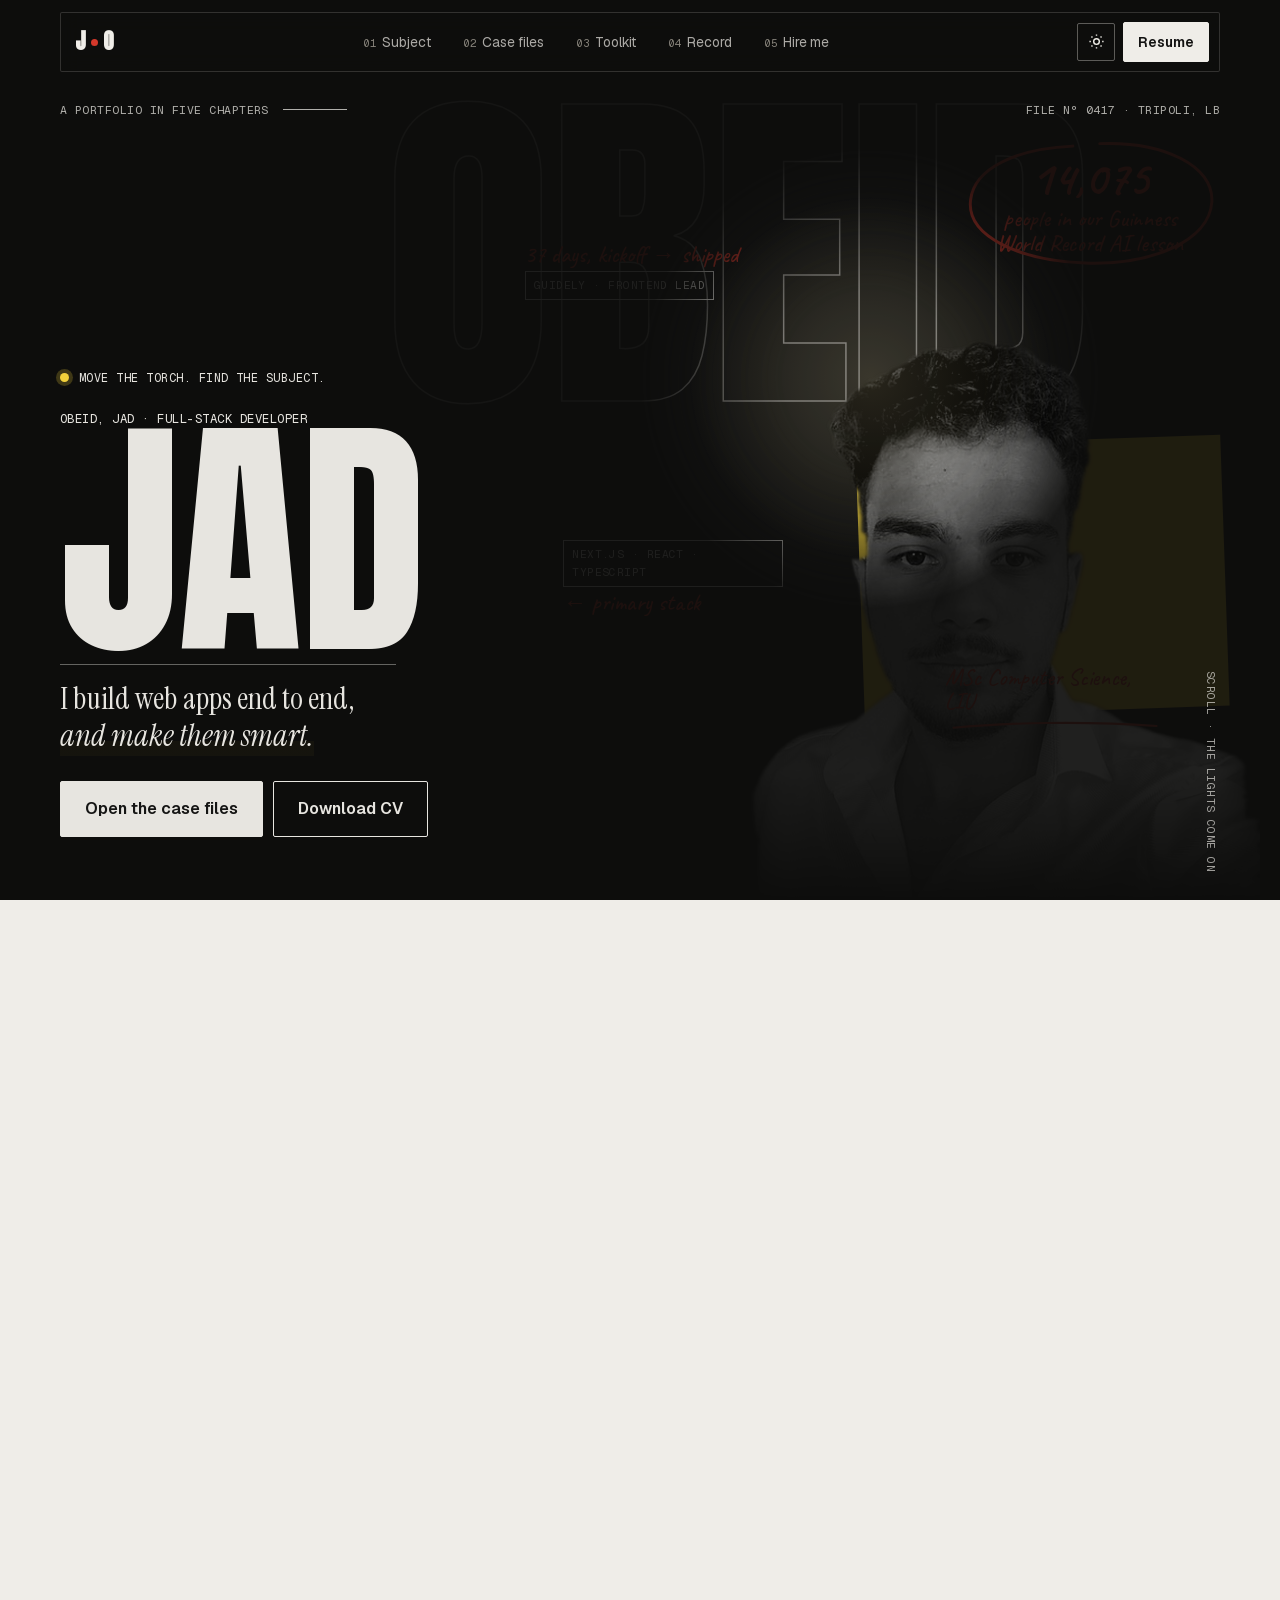
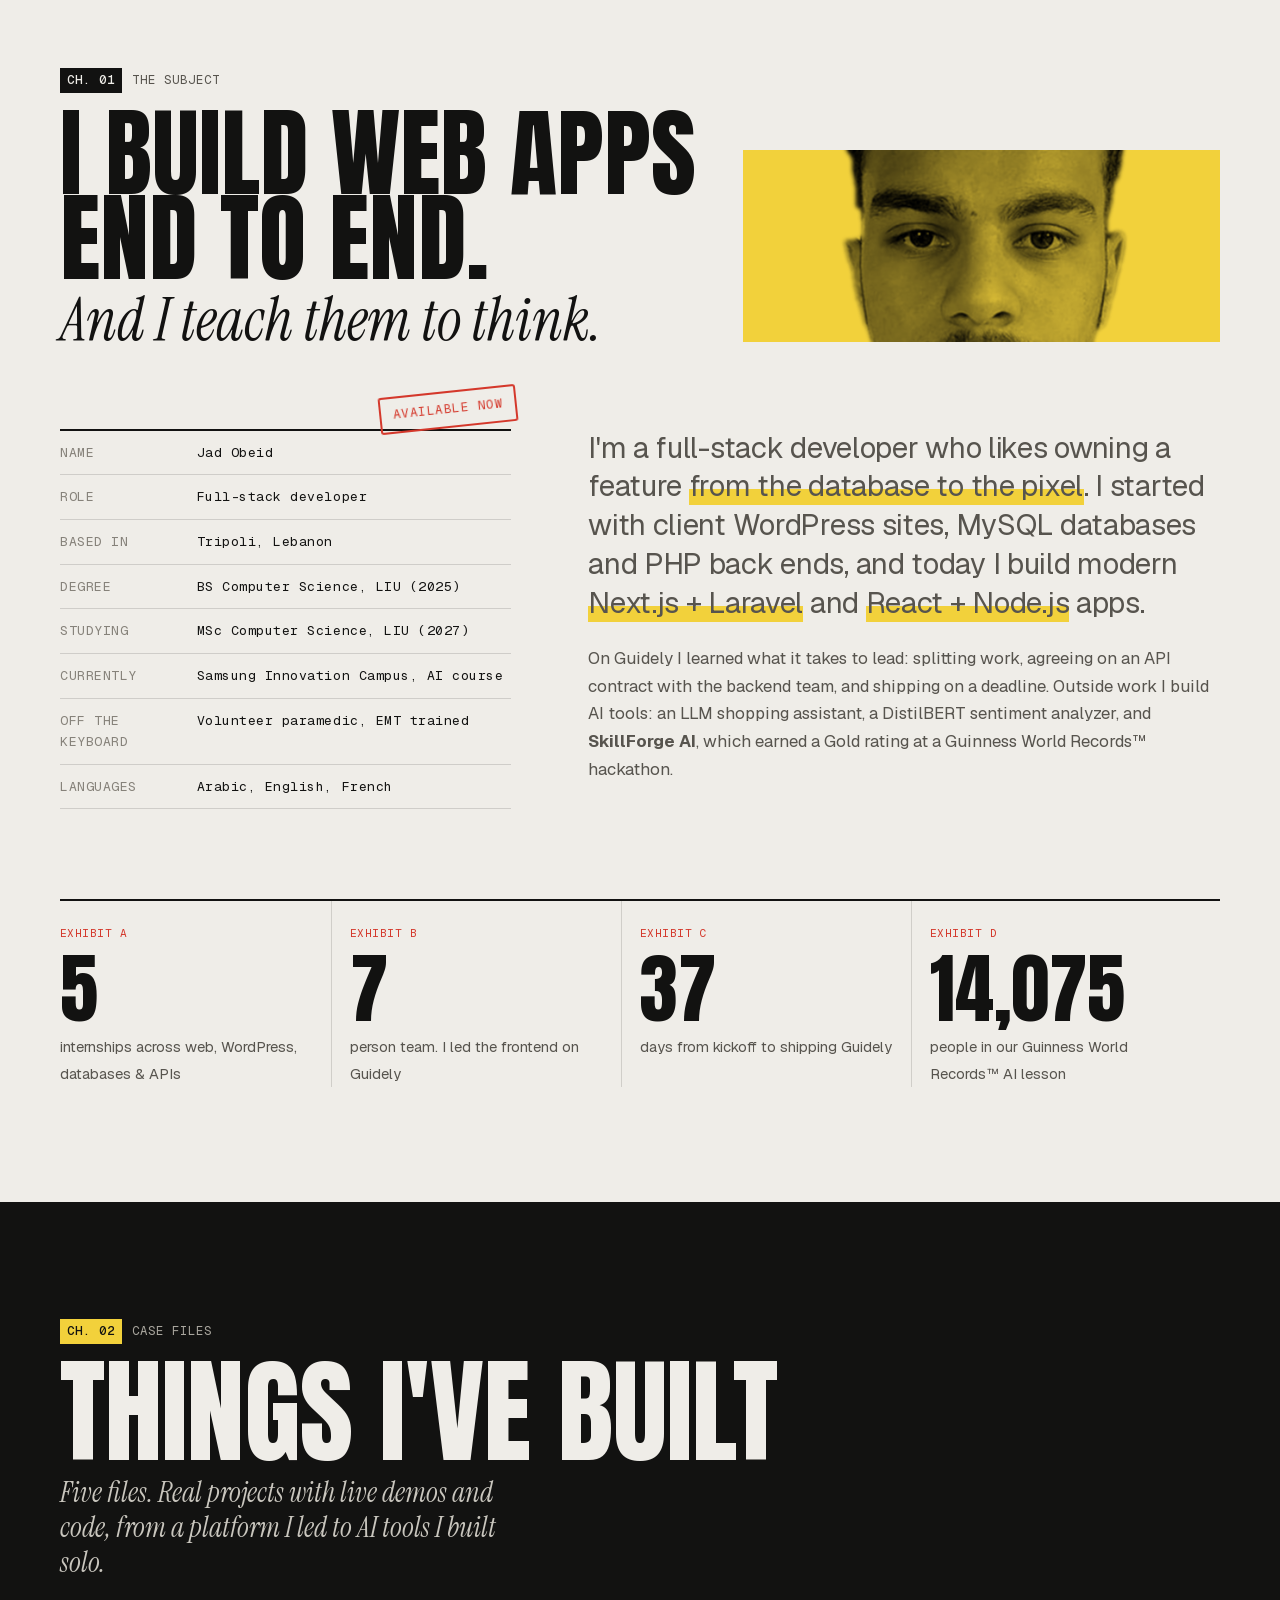
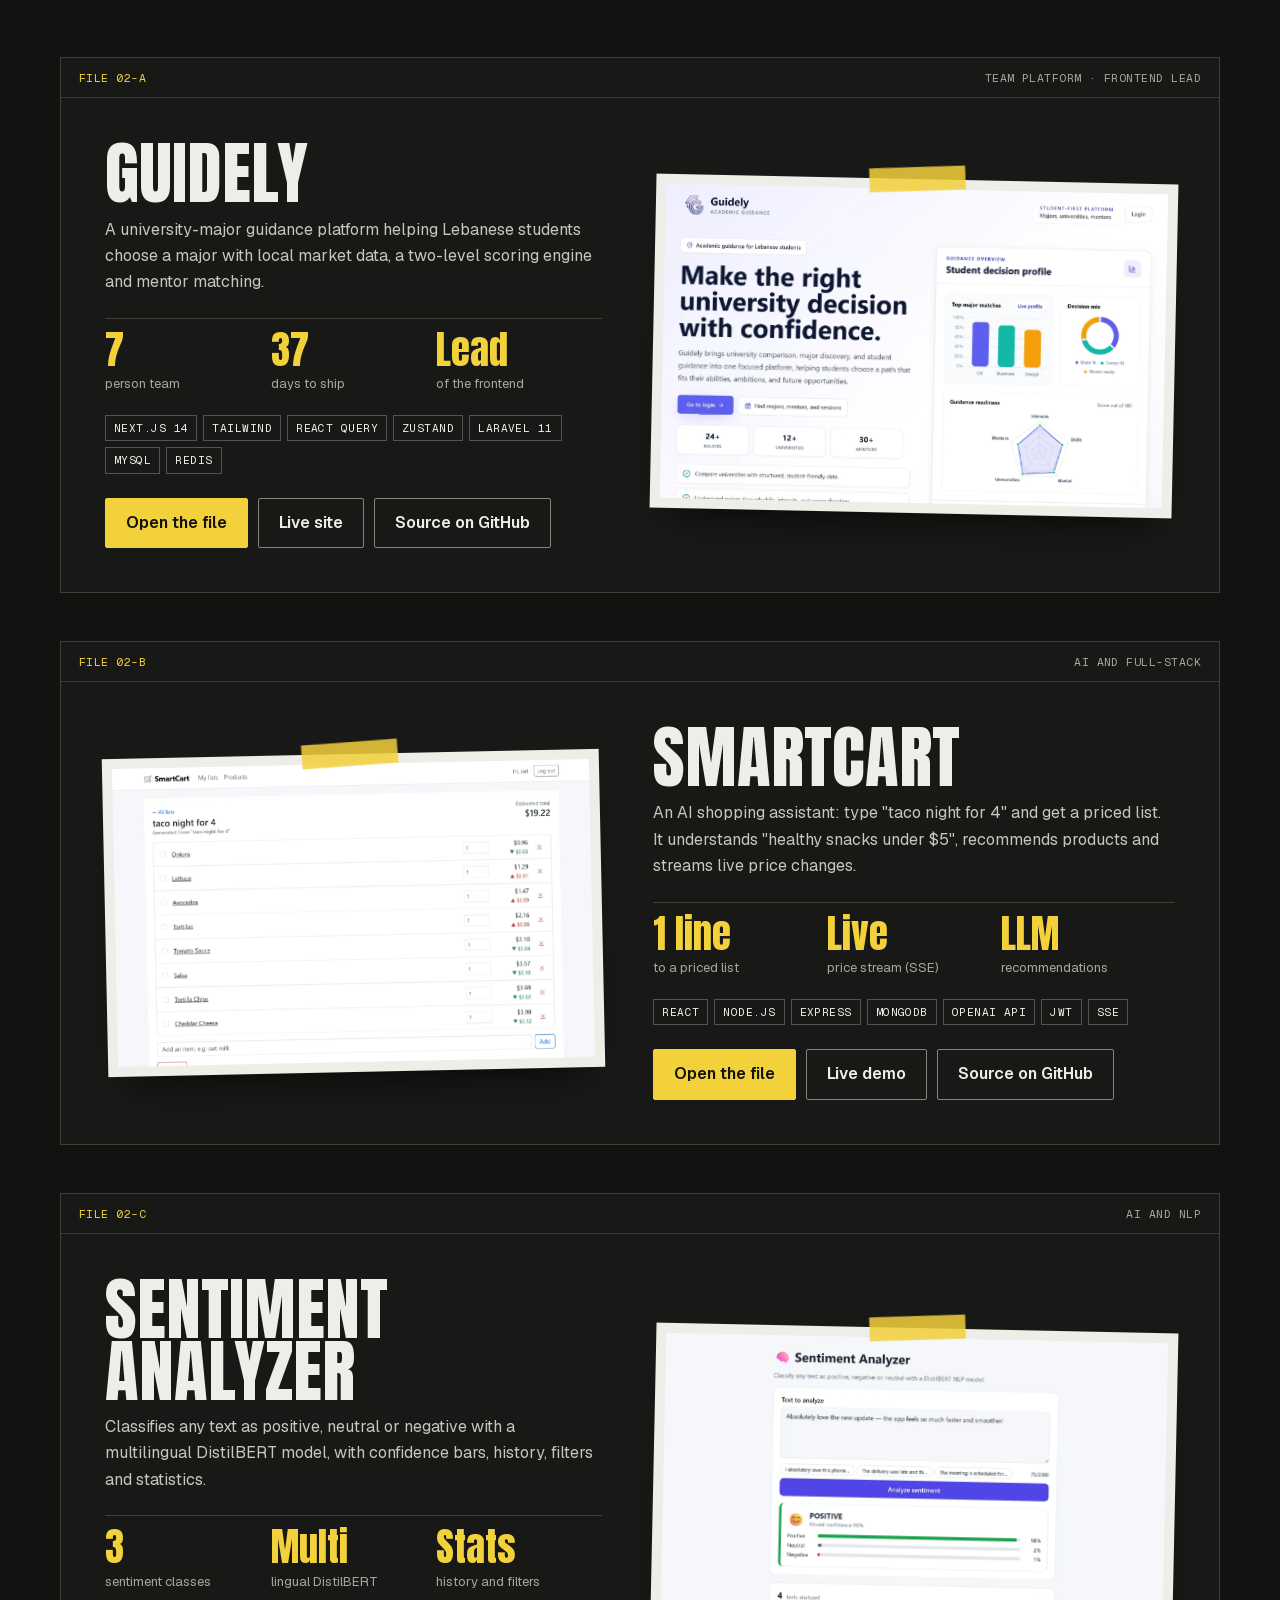
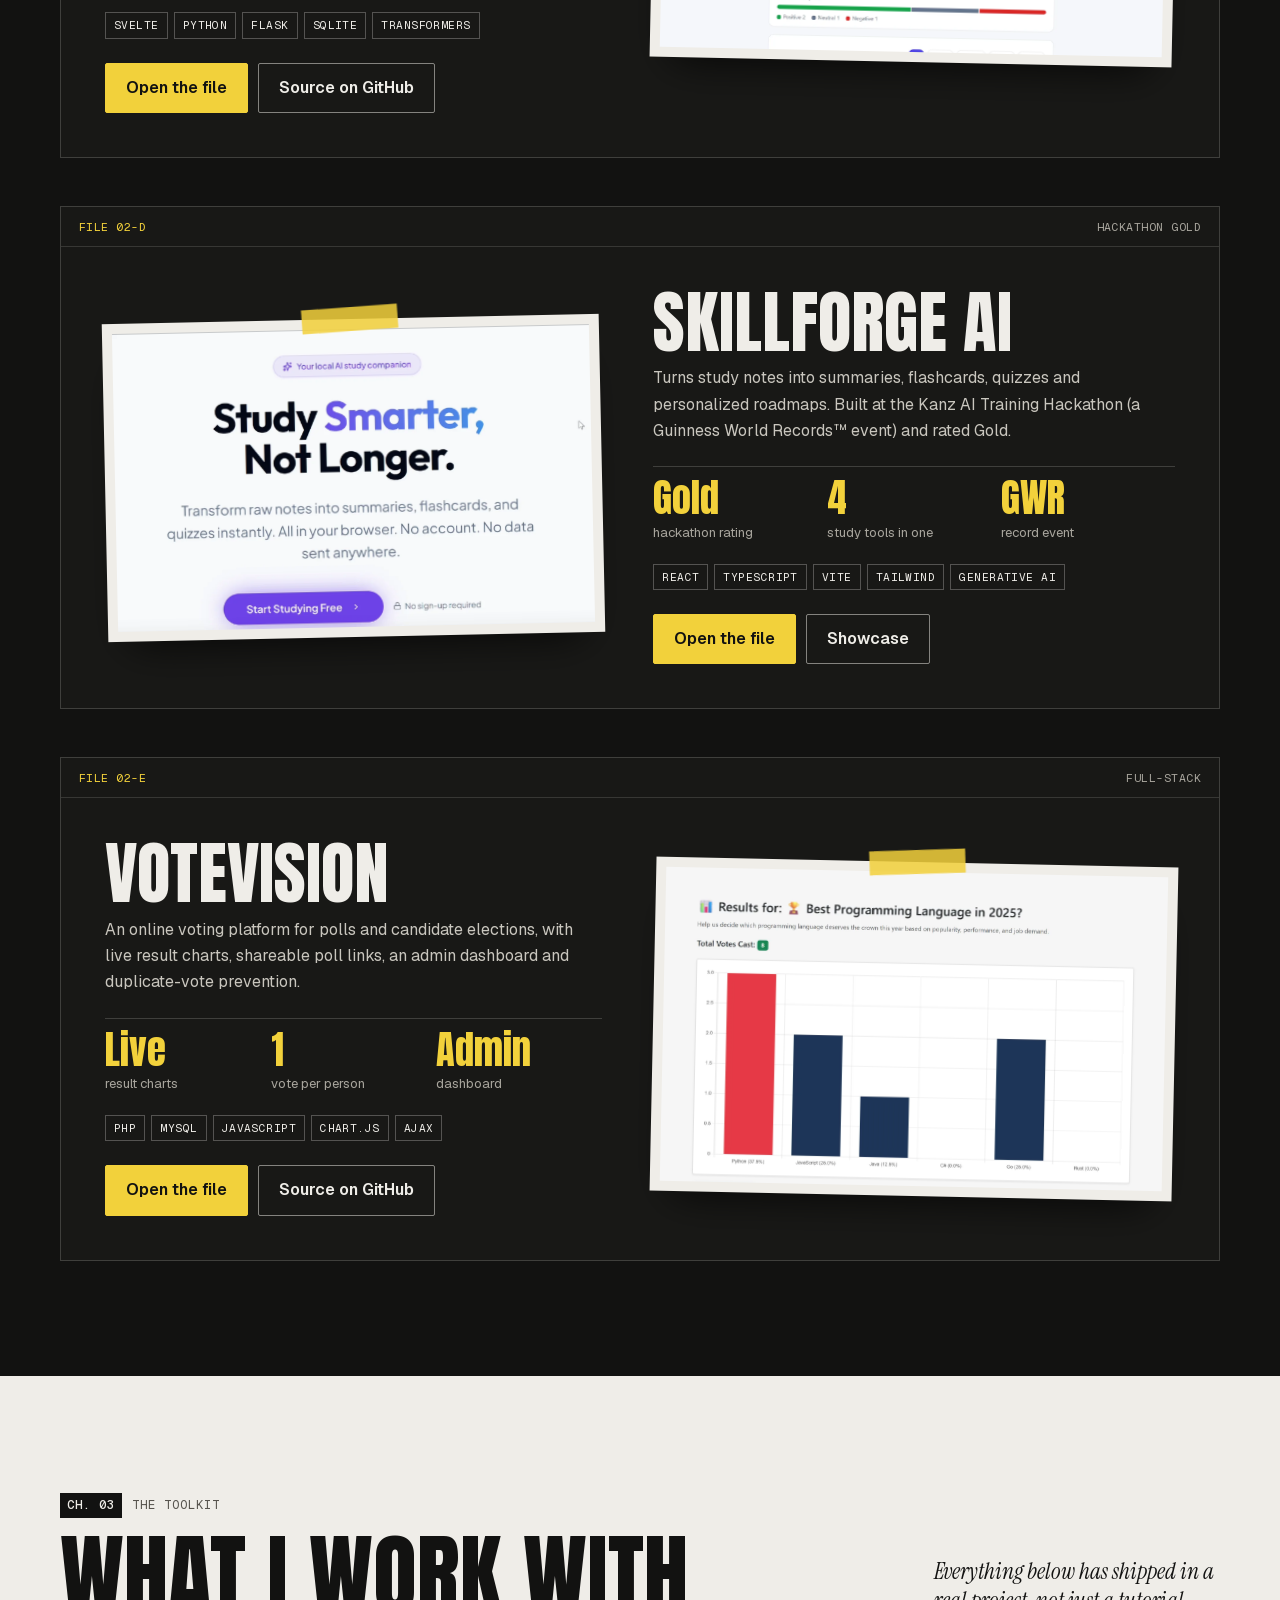
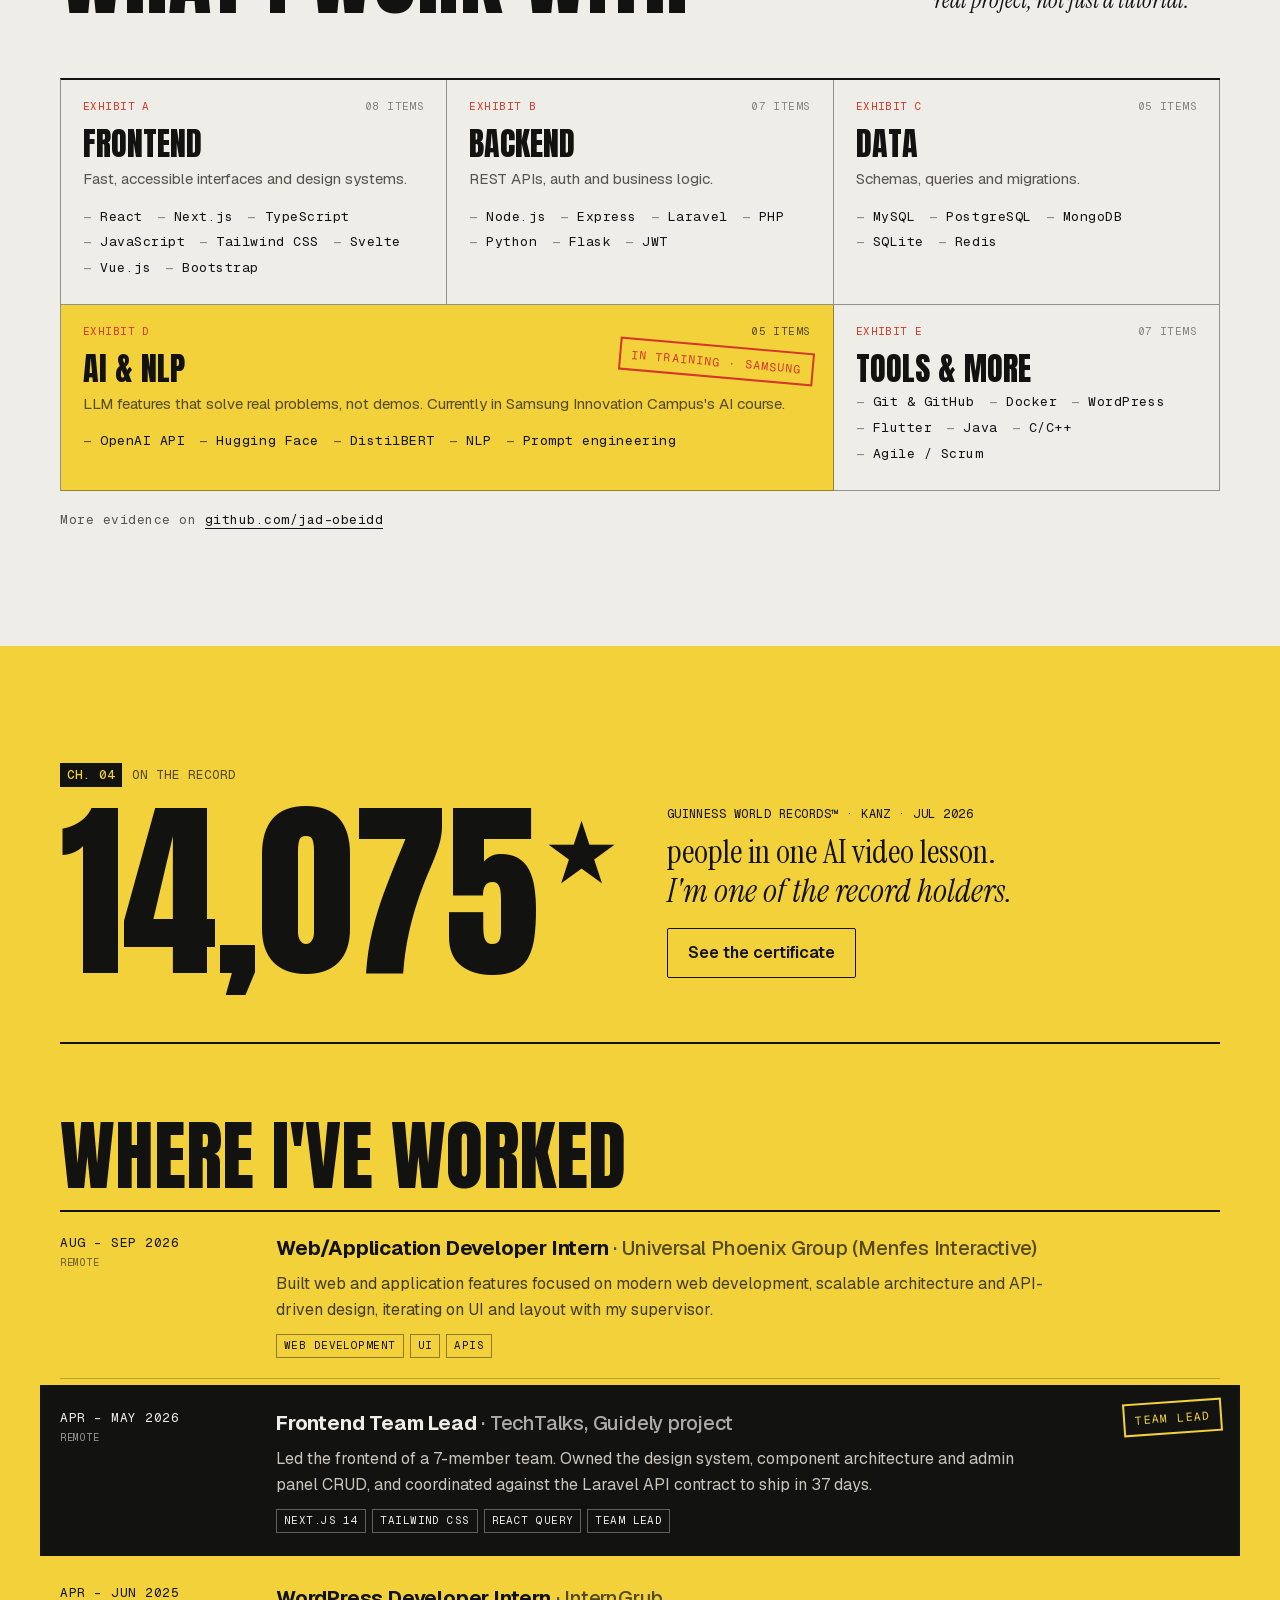
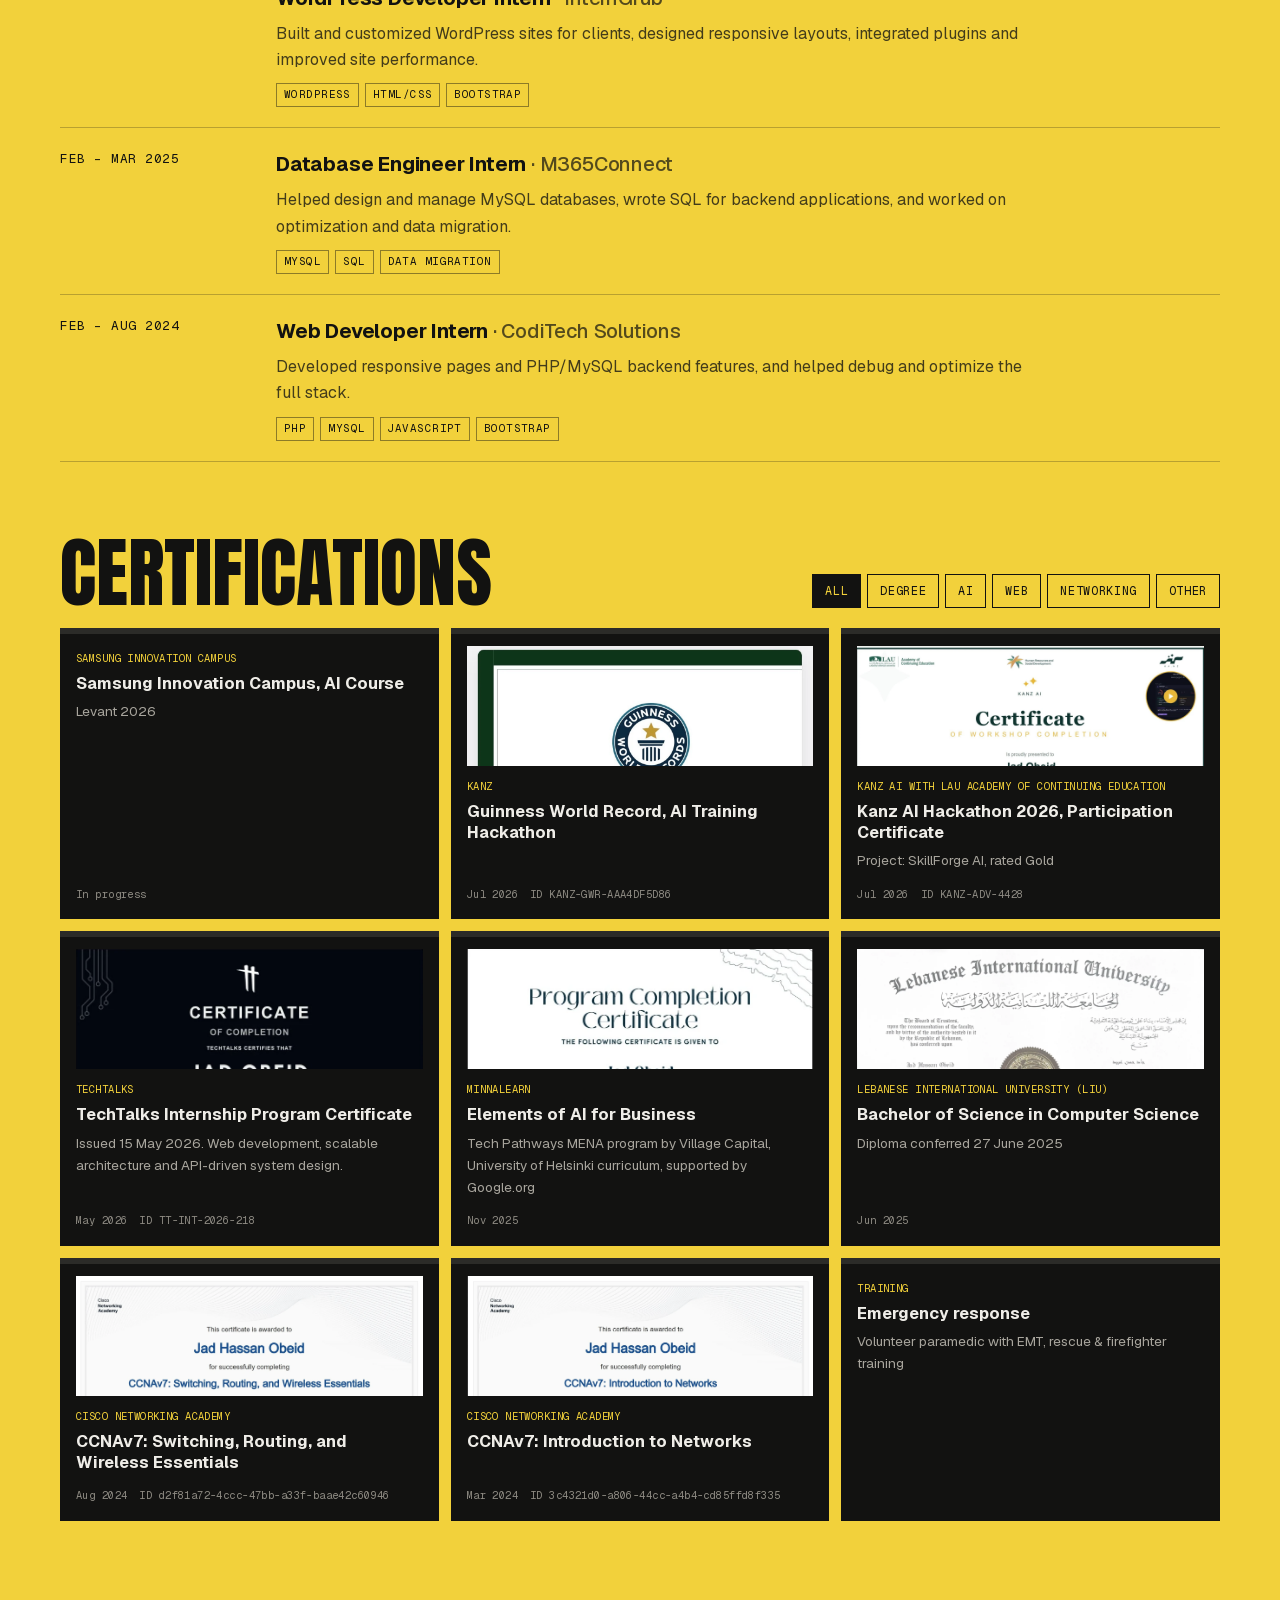
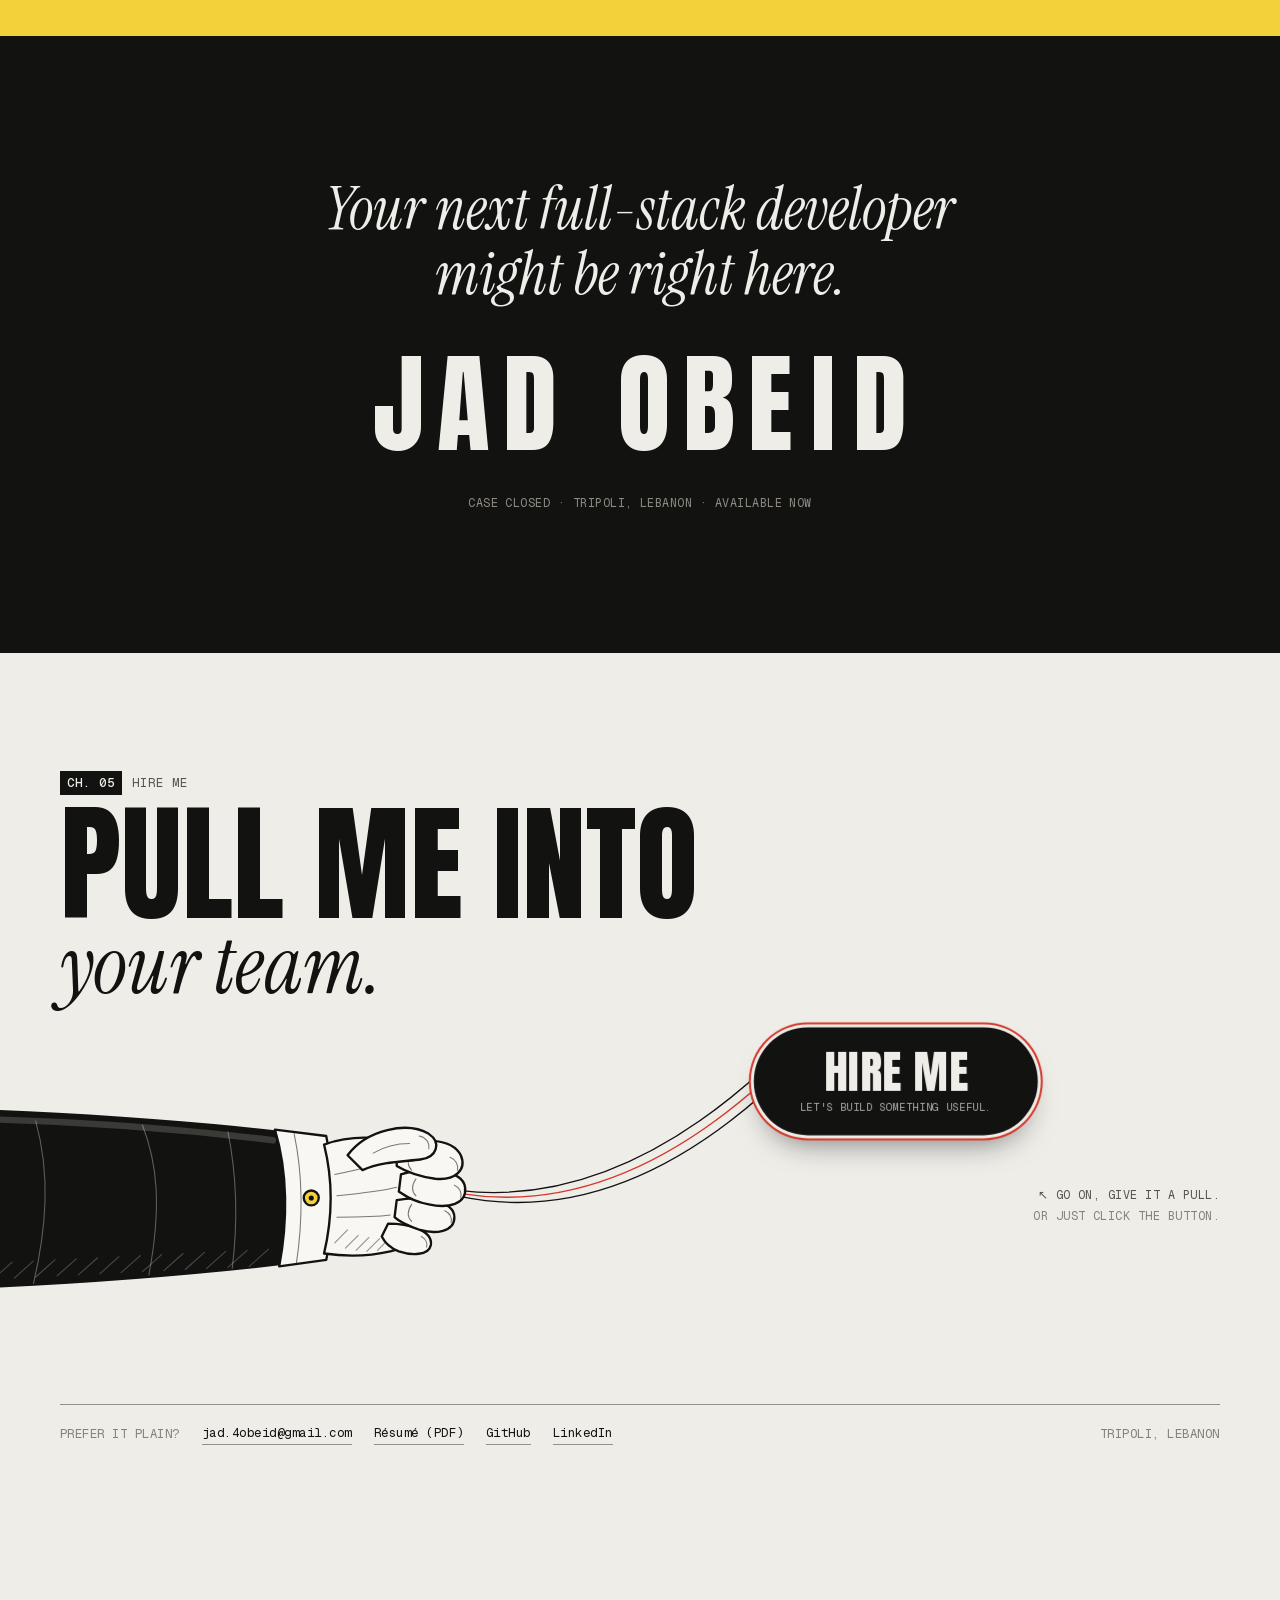
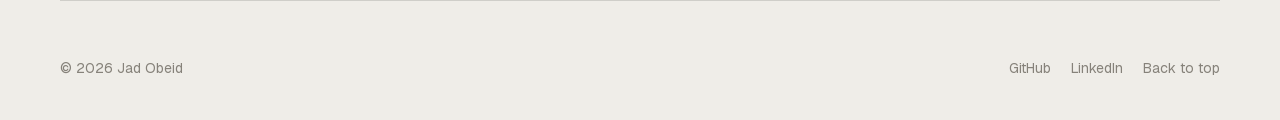
==== commit 155b4d54: "Add BSc diploma to certificates" ====
--- a/index.html
+++ b/index.html
@@ -1 +1 @@
-<!DOCTYPE html><html lang="en" data-theme="light"><head><meta charSet="utf-8"/><meta name="viewport" content="width=device-width, initial-scale=1"/><link rel="preload" href="/_next/static/media/797e433ab948586e-s.p.0r6juujl39pe6.woff2" as="font" crossorigin="" type="font/woff2"/><link rel="preload" href="/_next/static/media/7ebf22b5a21034f8-s.p.3j3877k49yy0l.woff2" as="font" crossorigin="" type="font/woff2"/><link rel="preload" href="/_next/static/media/9e9f04e3c37952ab-s.p.0pan85mumqyf3.woff2" as="font" crossorigin="" type="font/woff2"/><link rel="preload" href="/_next/static/media/a85fe84266768609-s.p.0h6ig86gwutp4.woff2" as="font" crossorigin="" type="font/woff2"/><link rel="preload" href="/_next/static/media/caa3a2e1cccd8315-s.p.0wgildi0cnwt9.woff2" as="font" crossorigin="" type="font/woff2"/><link rel="preload" href="/_next/static/media/e41d5df559864f9e-s.p.1g73gv09-xcb6.woff2" as="font" crossorigin="" type="font/woff2"/><link rel="preload" as="image" href="/assets/jad-cutout.png"/><link rel="stylesheet" href="/_next/static/chunks/0ahbs0m_zb5hj.css" data-precedence="next"/><link rel="preload" as="script" fetchPriority="low" href="/_next/static/chunks/1ckvzn7sfprko.js"/><script src="/_next/static/chunks/1-nqmp1rl8kqt.js" async=""></script><script src="/_next/static/chunks/2gvu8dyrhibpa.js" async=""></script><script src="/_next/static/chunks/3zo13q3j-3u5e.js" async=""></script><script src="/_next/static/chunks/turbopack-3-ry682tkyiqk.js" async=""></script><script src="/_next/static/chunks/1m7boc07rb7u6.js" async=""></script><script src="/_next/static/chunks/3fet2su78zmkl.js" async=""></script><script src="/_next/static/chunks/40zip77i4fl52.js" async=""></script><script src="/_next/static/chunks/1m6vqedhevf4s.js" async=""></script><script src="/_next/static/chunks/0yq7751l379sl.js" async=""></script><meta name="theme-color" content="#efede8"/><title>Jad Obeid · Full-Stack Developer</title><meta name="description" content="Jad Obeid – Full-stack developer in Tripoli, Lebanon. Next.js, React, Laravel, Node.js and AI-powered web applications. Available for full-stack and AI developer roles."/><link rel="canonical" href="https://jad-obeidd.github.io/"/><meta property="og:title" content="Jad Obeid · Full-Stack Developer"/><meta property="og:description" content="I build web apps end to end — Next.js, React, Laravel, Node.js — and add AI where it actually helps."/><meta property="og:url" content="https://jad-obeidd.github.io/"/><meta property="og:image" content="https://jad-obeidd.github.io/assets/og.png"/><meta property="og:type" content="website"/><meta name="twitter:card" content="summary_large_image"/><meta name="twitter:title" content="Jad Obeid · Full-Stack Developer"/><meta name="twitter:description" content="I build web apps end to end — Next.js, React, Laravel, Node.js — and add AI where it actually helps."/><meta name="twitter:image" content="https://jad-obeidd.github.io/assets/og.png"/><meta name="next-size-adjust" content=""/><link rel="icon" href="data:image/svg+xml,&lt;svg xmlns=&#x27;http://www.w3.org/2000/svg&#x27; viewBox=&#x27;0 0 100 100&#x27;&gt;&lt;defs&gt;&lt;linearGradient id=&#x27;g&#x27; x1=&#x27;0&#x27; y1=&#x27;0&#x27; x2=&#x27;1&#x27; y2=&#x27;1&#x27;&gt;&lt;stop offset=&#x27;0&#x27; stop-color=&#x27;%23111110&#x27;/&gt;&lt;stop offset=&#x27;1&#x27; stop-color=&#x27;%23111110&#x27;/&gt;&lt;/linearGradient&gt;&lt;/defs&gt;&lt;rect width=&#x27;100&#x27; height=&#x27;100&#x27; rx=&#x27;6&#x27; fill=&#x27;url(%23g)&#x27;/&gt;&lt;text x=&#x27;50&#x27; y=&#x27;66&#x27; font-family=&#x27;Arial&#x27; font-weight=&#x27;800&#x27; font-size=&#x27;44&#x27; fill=&#x27;%23f2d13b&#x27; text-anchor=&#x27;middle&#x27;&gt;JO&lt;/text&gt;&lt;/svg&gt;"/><script>(function(){var d=document.documentElement;try{var s=localStorage.getItem('theme');if(s)d.dataset.theme=s;}catch(e){}if(!matchMedia('(prefers-reduced-motion: reduce)').matches){d.classList.add('anim','motion');setTimeout(function(){if(!d.classList.contains('ready'))d.classList.remove('motion');},4000);try{if(location.pathname==='/'&&!location.hash&&!sessionStorage.getItem('jo-intro-seen')){sessionStorage.setItem('jo-intro-seen','1');d.classList.add('intro');var ev=['pointerdown','keydown','wheel','touchstart'],done=0,end=function(){if(done)return;done=1;ev.forEach(function(e){removeEventListener(e,skip,true)});},skip=function(){d.classList.add('intro-skip');end();setTimeout(function(){d.classList.remove('intro','intro-skip')},180)};ev.forEach(function(e){addEventListener(e,skip,{capture:true,passive:true})});var fin=function(){end();d.classList.remove('intro');removeEventListener('animationend',onEnd,true)},onEnd=function(e){if(e.animationName==='intro-out')fin()};addEventListener('animationend',onEnd,true);setTimeout(fin,2500);}}catch(e){}}})();</script><script type="application/ld+json">{"@context":"https://schema.org","@type":"Person","name":"Jad Obeid","jobTitle":"Full-Stack Developer","url":"https://jad-obeidd.github.io/","image":"https://jad-obeidd.github.io/assets/jad.jpg","email":"mailto:jad.4obeid@gmail.com","address":{"@type":"PostalAddress","addressLocality":"Tripoli","addressCountry":"LB"},"alumniOf":{"@type":"CollegeOrUniversity","name":"Lebanese International University"},"knowsAbout":["React","Next.js","TypeScript","Laravel","Node.js","MySQL","MongoDB","OpenAI API","NLP"],"sameAs":["https://github.com/jad-obeidd","https://www.linkedin.com/in/jad-obeid-dev"]}</script><script src="/_next/static/chunks/0cz1d0mv5g_q7.js" noModule=""></script></head><body class="u8MhCG_variable Yd1Xqa_variable -FipoW_variable AuOkkq_variable X_maza_variable"><div hidden=""><!--$--><!--/$--></div><div class="jo-intro" aria-hidden="true"><svg viewBox="0 0 150 100" width="150" height="100" fill="none"><defs><linearGradient id="jo-stroke" x1="0" y1="0" x2="1" y2="1"><stop offset="0" stop-color="#121211"></stop><stop offset="0.55" stop-color="#d4382b"></stop><stop offset="1" stop-color="#f2d13b"></stop></linearGradient></defs><path class="jo-j" pathLength="1" d="M30 16 H66 M54 16 V64 Q54 84 36 84 Q22 84 18 72"></path><path class="jo-o" pathLength="1" d="M108 16 C128 16 138 32 138 50 C138 68 128 84 108 84 C88 84 78 68 78 50 C78 32 88 16 108 16 Z"></path></svg></div><div class="bg" aria-hidden="true"><div class="bg-grid"></div><div class="blob b1"></div><div class="blob b2"></div><div class="blob b3"></div></div><a class="skip" href="#main">Skip to content</a><div class="cursor-glow" aria-hidden="true"></div><div class="progress" aria-hidden="true"></div><header class="nav"><div class="nav-inner"><a href="#top" class="logo" aria-label="Jad Obeid – home"><span class="logo-jo">J<i aria-hidden="true"></i>O</span></a><nav id="menu" class="menu" aria-label="Main"><a href="#about"><span class="n">0<!-- -->1</span>Subject</a><a href="#work"><span class="n">0<!-- -->2</span>Case files</a><a href="#skills"><span class="n">0<!-- -->3</span>Toolkit</a><a href="#experience"><span class="n">0<!-- -->4</span>Record</a><a href="#contact"><span class="n">0<!-- -->5</span>Hire me</a></nav><div class="nav-actions"><button type="button" class="icon-btn theme-btn" aria-label="Toggle light and dark theme"><svg class="sun" viewBox="0 0 24 24" width="17" height="17" fill="none" stroke="currentColor" stroke-width="2" aria-hidden="true"><circle cx="12" cy="12" r="4"></circle><path d="M12 2v2M12 20v2M4.9 4.9l1.4 1.4M17.7 17.7l1.4 1.4M2 12h2M20 12h2M4.9 19.1l1.4-1.4M17.7 6.3l1.4-1.4"></path></svg><svg class="moon" viewBox="0 0 24 24" width="17" height="17" fill="none" stroke="currentColor" stroke-width="2" aria-hidden="true"><path d="M21 12.8A9 9 0 1 1 11.2 3a7 7 0 0 0 9.8 9.8z"></path></svg></button><a href="/assets/Jad_Obeid_CV.pdf" class="btn sm primary nav-cv" download="">Resume</a><button type="button" class="icon-btn burger" aria-label="Open menu" aria-expanded="false" aria-controls="menu"><span></span><span></span></button></div></div></header><main id="main"><section class="th" id="top" aria-label="Introduction"><div class="th-meta mono"><span>A portfolio in five chapters</span><i aria-hidden="true"></i><span>File Nº 0417 · Tripoli, LB</span></div><div class="th-scene" aria-hidden="true"><span class="th-ghost">OBEID</span><div class="th-photo"><img alt="" width="600" height="600" decoding="async" data-nimg="1" style="color:transparent" src="/assets/jad-cutout.png"/></div><div class="th-note n1"><span class="tag mono">Next.js · React · TypeScript</span><span class="hand">← primary stack</span></div><div class="th-note n2"><svg class="ink th-ring" viewBox="0 0 220 120" aria-hidden="true"><path pathLength="1" d="M118 10c52-2 94 18 92 48-2 32-50 52-104 50C52 106 8 86 12 56 15 30 50 14 96 12"></path></svg><b class="hand big">14,075</b><span class="hand">people in our Guinness World Record AI lesson</span></div><div class="th-note n3"><span class="hand">MSc Computer Science, LIU</span><svg class="ink th-uline" viewBox="0 0 240 16" aria-hidden="true"><path pathLength="1" d="M4 10c60-6 150-8 232-2"></path></svg></div><div class="th-note n4"><span class="hand">37 days, kickoff → shipped</span><span class="tag mono">Guidely · frontend lead</span></div></div><div class="th-dark" aria-hidden="true"></div><div class="th-beam" aria-hidden="true"></div><div class="th-front"><p class="th-hint mono"><span class="dot"></span> <span class="fine">Move the torch. Find the subject.</span><span class="touch">Touch to move the torch.</span></p><p class="th-file mono">Obeid, Jad · Full-stack developer</p><h1 class="th-name">Jad<span class="sr-only"> Obeid</span></h1><p class="th-line">I build web apps end to end, <em>and make them smart.</em></p><div class="th-cta"><a href="#work" class="btn primary lg">Open the case files</a><a href="/assets/Jad_Obeid_CV.pdf" class="btn lg" download="">Download CV</a></div></div><p class="th-scroll mono" aria-hidden="true">Scroll · the lights come on</p></section><section id="about" class="sj wrap" aria-labelledby="about-title"><p class="chapter-tag" data-reveal="true"><b>Ch. 01</b> The subject</p><div class="sj-top"><h2 id="about-title" class="sj-title" data-reveal="true"><span class="d">I build web apps end to end.</span><span class="s">And I teach them to think.</span></h2><div class="sj-eyes" data-reveal="left" aria-hidden="true"><img alt="" loading="lazy" width="600" height="600" decoding="async" data-nimg="1" style="color:transparent" src="/assets/jad-cutout.png"/></div></div><div class="sj-body"><dl class="sj-profile mono" data-reveal="true"><div class="sj-stamp" aria-hidden="true">Available now</div><div><dt>Name</dt><dd>Jad Obeid</dd></div><div><dt>Role</dt><dd>Full-stack developer</dd></div><div><dt>Based in</dt><dd>Tripoli, Lebanon</dd></div><div><dt>Studying</dt><dd>MSc Computer Science, LIU (2027)</dd></div><div><dt>Currently</dt><dd>Samsung Innovation Campus, AI course</dd></div><div><dt>Off the keyboard</dt><dd>Volunteer paramedic, EMT trained</dd></div><div><dt>Languages</dt><dd>Arabic, English, French</dd></div></dl><div class="sj-story" data-reveal="true"><p class="lede"><span>I&#x27;m a full-stack developer who likes owning a feature </span><mark>from the database to the pixel</mark><span>. I started with client WordPress sites, MySQL databases and PHP back ends, and today I build modern </span><mark>Next.js + Laravel</mark><span> and </span><mark>React + Node.js</mark><span> apps.</span></p><p>On Guidely I learned what it takes to lead: splitting work, agreeing on an API contract with the backend team, and shipping on a deadline. Outside work I build AI tools: an LLM shopping assistant, a DistilBERT sentiment analyzer, and <strong>SkillForge AI</strong>, which earned a Gold rating at a Guinness World Records™ hackathon.</p></div></div><ul class="sj-evidence" aria-label="Key numbers"><li data-reveal="true"><span class="ex mono">Exhibit <!-- -->A</span><strong>5</strong><span class="lbl">internships across web, WordPress, databases &amp; APIs</span></li><li data-reveal="true"><span class="ex mono">Exhibit <!-- -->B</span><strong>7</strong><span class="lbl">person team. I led the frontend on Guidely</span></li><li data-reveal="true"><span class="ex mono">Exhibit <!-- -->C</span><strong>37</strong><span class="lbl">days from kickoff to shipping Guidely</span></li><li data-reveal="true"><span class="ex mono">Exhibit <!-- -->D</span><strong>14,075</strong><span class="lbl">people in our Guinness World Records™ AI lesson</span></li></ul></section><section id="work" class="cf" aria-labelledby="work-title"><div class="wrap"><p class="chapter-tag inv" data-reveal="true"><b>Ch. 02</b> Case files</p><h2 id="work-title" class="cf-title" data-reveal="true">Things I&#x27;ve built</h2><p class="cf-sub" data-reveal="true">Five files. Real projects with live demos and code, from a platform I led to AI tools I built solo.</p><div class="cf-list"><article class="cf-file" data-reveal="true"><header class="cf-bar mono"><span>File 02-<!-- -->A</span><span>Team platform · Frontend lead</span></header><div class="cf-grid"><div class="cf-copy"><h3>Guidely</h3><p>A university-major guidance platform helping Lebanese students choose a major with local market data, a two-level scoring engine and mentor matching.</p><dl class="cf-facts"><div><dt>7</dt><dd>person team</dd></div><div><dt>37</dt><dd>days to ship</dd></div><div><dt>Lead</dt><dd>of the frontend</dd></div></dl><ul class="cf-tags mono" aria-label="Built with"><li>Next.js 14</li><li>Tailwind</li><li>React Query</li><li>Zustand</li><li>Laravel 11</li><li>MySQL</li><li>Redis</li></ul><div class="cf-actions"><a class="btn hi" href="/work/guidely/">Open the file</a><a href="https://guidely-six.vercel.app" class="btn ghost" target="_blank" rel="noopener">Live site</a><a href="https://github.com/hadi-chebbo/Guidely" class="btn ghost" target="_blank" rel="noopener">Source on GitHub</a></div></div><figure class="cf-shot"><i class="tape" aria-hidden="true"></i><img alt="Guidely landing page showing major matches, decision mix chart and guidance readiness radar" loading="lazy" width="1200" height="750" decoding="async" data-nimg="1" style="color:transparent" src="/assets/projects/guidely.webp"/></figure></div></article><article class="cf-file flip" data-reveal="true"><header class="cf-bar mono"><span>File 02-<!-- -->B</span><span>AI and full-stack</span></header><div class="cf-grid"><div class="cf-copy"><h3>SmartCart</h3><p>An AI shopping assistant: type &quot;taco night for 4&quot; and get a priced list. It understands &quot;healthy snacks under $5&quot;, recommends products and streams live price changes.</p><dl class="cf-facts"><div><dt>1 line</dt><dd>to a priced list</dd></div><div><dt>Live</dt><dd>price stream (SSE)</dd></div><div><dt>LLM</dt><dd>recommendations</dd></div></dl><ul class="cf-tags mono" aria-label="Built with"><li>React</li><li>Node.js</li><li>Express</li><li>MongoDB</li><li>OpenAI API</li><li>JWT</li><li>SSE</li></ul><div class="cf-actions"><a class="btn hi" href="/work/smartcart/">Open the file</a><a href="/smartcart/" class="btn ghost">Live demo</a><a href="https://github.com/jad-obeidd/smartcart" class="btn ghost" target="_blank" rel="noopener">Source on GitHub</a></div></div><figure class="cf-shot"><i class="tape" aria-hidden="true"></i><img alt="SmartCart shopping list generated from &#x27;taco night for 4&#x27; with live price changes" loading="lazy" width="1200" height="750" decoding="async" data-nimg="1" style="color:transparent" src="/assets/projects/smartcart.webp"/></figure></div></article><article class="cf-file" data-reveal="true"><header class="cf-bar mono"><span>File 02-<!-- -->C</span><span>AI and NLP</span></header><div class="cf-grid"><div class="cf-copy"><h3>Sentiment Analyzer</h3><p>Classifies any text as positive, neutral or negative with a multilingual DistilBERT model, with confidence bars, history, filters and statistics.</p><dl class="cf-facts"><div><dt>3</dt><dd>sentiment classes</dd></div><div><dt>Multi</dt><dd>lingual DistilBERT</dd></div><div><dt>Stats</dt><dd>history and filters</dd></div></dl><ul class="cf-tags mono" aria-label="Built with"><li>Svelte</li><li>Python</li><li>Flask</li><li>SQLite</li><li>Transformers</li></ul><div class="cf-actions"><a class="btn hi" href="/work/sentiment-analyzer/">Open the file</a><a href="https://github.com/jad-obeidd/sentiment-analyzer" class="btn ghost" target="_blank" rel="noopener">Source on GitHub</a></div></div><figure class="cf-shot"><i class="tape" aria-hidden="true"></i><img alt="Sentiment Analyzer classifying a review as positive with 98% confidence" loading="lazy" width="1200" height="750" decoding="async" data-nimg="1" style="color:transparent" src="/assets/projects/sentiment.webp"/></figure></div></article><article class="cf-file flip" data-reveal="true"><header class="cf-bar mono"><span>File 02-<!-- -->D</span><span>Hackathon Gold</span></header><div class="cf-grid"><div class="cf-copy"><h3>SkillForge AI</h3><p>Turns study notes into summaries, flashcards, quizzes and personalized roadmaps. Built at the Kanz AI Training Hackathon (a Guinness World Records™ event) and rated Gold.</p><dl class="cf-facts"><div><dt>Gold</dt><dd>hackathon rating</dd></div><div><dt>4</dt><dd>study tools in one</dd></div><div><dt>GWR</dt><dd>record event</dd></div></dl><ul class="cf-tags mono" aria-label="Built with"><li>React</li><li>TypeScript</li><li>Vite</li><li>Tailwind</li><li>Generative AI</li></ul><div class="cf-actions"><a class="btn hi" href="/work/skillforge-ai/">Open the file</a><a href="https://try.ka.nz/ai/jadobeid" class="btn ghost" target="_blank" rel="noopener">Showcase</a></div></div><figure class="cf-shot"><i class="tape" aria-hidden="true"></i><img alt="SkillForge AI landing page: Study Smarter, Not Longer" loading="lazy" width="1200" height="750" decoding="async" data-nimg="1" style="color:transparent" src="/assets/projects/skillforge.webp"/></figure></div></article><article class="cf-file" data-reveal="true"><header class="cf-bar mono"><span>File 02-<!-- -->E</span><span>Full-stack</span></header><div class="cf-grid"><div class="cf-copy"><h3>VoteVision</h3><p>An online voting platform for polls and candidate elections, with live result charts, shareable poll links, an admin dashboard and duplicate-vote prevention.</p><dl class="cf-facts"><div><dt>Live</dt><dd>result charts</dd></div><div><dt>1</dt><dd>vote per person</dd></div><div><dt>Admin</dt><dd>dashboard</dd></div></dl><ul class="cf-tags mono" aria-label="Built with"><li>PHP</li><li>MySQL</li><li>JavaScript</li><li>Chart.js</li><li>AJAX</li></ul><div class="cf-actions"><a class="btn hi" href="/work/votevision/">Open the file</a><a href="https://github.com/jad-obeidd/VoteVision" class="btn ghost" target="_blank" rel="noopener">Source on GitHub</a></div></div><figure class="cf-shot"><i class="tape" aria-hidden="true"></i><img alt="VoteVision live poll results chart for best programming language" loading="lazy" width="1200" height="750" decoding="async" data-nimg="1" style="color:transparent" src="/assets/projects/votevision.webp"/></figure></div></article></div></div></section><section id="skills" class="tk wrap" aria-labelledby="skills-title"><p class="chapter-tag" data-reveal="true"><b>Ch. 03</b> The toolkit</p><div class="tk-head"><h2 id="skills-title" class="tk-title" data-reveal="true">What I work with</h2><p class="tk-sub" data-reveal="true">Everything below has shipped in a real project, not just a tutorial.</p></div><div class="tk-grid"><article class="tk-ex" data-reveal="true"><header class="mono"><span>Exhibit <!-- -->A</span><span>08<!-- --> items</span></header><h3>Frontend</h3><p>Fast, accessible interfaces and design systems.</p><ul class="mono"><li>React</li><li>Next.js</li><li>TypeScript</li><li>JavaScript</li><li>Tailwind CSS</li><li>Svelte</li><li>Vue.js</li><li>Bootstrap</li></ul></article><article class="tk-ex" data-reveal="true"><header class="mono"><span>Exhibit <!-- -->B</span><span>07<!-- --> items</span></header><h3>Backend</h3><p>REST APIs, auth and business logic.</p><ul class="mono"><li>Node.js</li><li>Express</li><li>Laravel</li><li>PHP</li><li>Python</li><li>Flask</li><li>JWT</li></ul></article><article class="tk-ex" data-reveal="true"><header class="mono"><span>Exhibit <!-- -->C</span><span>05<!-- --> items</span></header><h3>Data</h3><p>Schemas, queries and migrations.</p><ul class="mono"><li>MySQL</li><li>PostgreSQL</li><li>MongoDB</li><li>SQLite</li><li>Redis</li></ul></article><article class="tk-ex ai" data-reveal="true"><header class="mono"><span>Exhibit <!-- -->D</span><span>05<!-- --> items</span></header><h3>AI &amp; NLP</h3><p>LLM features that solve real problems, not demos. Currently in Samsung Innovation Campus&#x27;s AI course.</p><ul class="mono"><li>OpenAI API</li><li>Hugging Face</li><li>DistilBERT</li><li>NLP</li><li>Prompt engineering</li></ul><span class="tk-stamp mono" aria-hidden="true">In training · Samsung</span></article><article class="tk-ex" data-reveal="true"><header class="mono"><span>Exhibit <!-- -->E</span><span>07<!-- --> items</span></header><h3>Tools &amp; more</h3><ul class="mono"><li>Git &amp; GitHub</li><li>Docker</li><li>WordPress</li><li>Flutter</li><li>Java</li><li>C/C++</li><li>Agile / Scrum</li></ul></article></div><p class="tk-more mono" data-reveal="true">More evidence on<!-- --> <a href="https://github.com/jad-obeidd" target="_blank" rel="noopener">github.com/jad-obeidd</a></p></section><section id="experience" class="rc" aria-labelledby="experience-title"><div class="wrap"><p class="chapter-tag" data-reveal="true"><b>Ch. 04</b> On the record</p><div class="rc-gwr" id="guinness" data-reveal="true"><strong class="rc-num">14,075<span aria-hidden="true">★</span></strong><div class="rc-gwr-copy"><p class="mono">Guinness World Records™ · Kanz · Jul 2026</p><p class="big">people in one AI video lesson. <em>I&#x27;m one of the record holders.</em></p><a class="btn" href="/assets/certificates/guinness-record.webp" target="_blank" rel="noopener">See the certificate</a></div></div><h2 id="experience-title" class="rc-title" data-reveal="true">Where I&#x27;ve worked</h2><ol class="rc-jobs"><li data-reveal="true"><span class="when mono">Aug – Sep 2026<small>Remote</small></span><div class="what"><h3>Web/Application Developer Intern<!-- --> <span>· <!-- -->Universal Phoenix Group (Menfes Interactive)</span></h3><p>Built web and application features focused on modern web development, scalable architecture and API-driven design, iterating on UI and layout with my supervisor.</p><ul class="mono"><li>Web development</li><li>UI</li><li>APIs</li></ul></div></li><li class="hl" data-reveal="true"><span class="when mono">Apr – May 2026<small>Remote</small></span><div class="what"><h3>Frontend Team Lead<!-- --> <span>· <!-- -->TechTalks, Guidely project</span></h3><p>Led the frontend of a 7-member team. Owned the design system, component architecture and admin panel CRUD, and coordinated against the Laravel API contract to ship in 37 days.</p><ul class="mono"><li>Next.js 14</li><li>Tailwind CSS</li><li>React Query</li><li>Team lead</li></ul></div><span class="rc-stamp mono" aria-hidden="true">Team lead</span></li><li data-reveal="true"><span class="when mono">Apr – Jun 2025</span><div class="what"><h3>WordPress Developer Intern<!-- --> <span>· <!-- -->InternGrub</span></h3><p>Built and customized WordPress sites for clients, designed responsive layouts, integrated plugins and improved site performance.</p><ul class="mono"><li>WordPress</li><li>HTML/CSS</li><li>Bootstrap</li></ul></div></li><li data-reveal="true"><span class="when mono">Feb – Mar 2025</span><div class="what"><h3>Database Engineer Intern<!-- --> <span>· <!-- -->M365Connect</span></h3><p>Helped design and manage MySQL databases, wrote SQL for backend applications, and worked on optimization and data migration.</p><ul class="mono"><li>MySQL</li><li>SQL</li><li>Data migration</li></ul></div></li><li data-reveal="true"><span class="when mono">Feb – Aug 2024</span><div class="what"><h3>Web Developer Intern<!-- --> <span>· <!-- -->CodiTech Solutions</span></h3><p>Developed responsive pages and PHP/MySQL backend features, and helped debug and optimize the full stack.</p><ul class="mono"><li>PHP</li><li>MySQL</li><li>JavaScript</li><li>Bootstrap</li></ul></div></li></ol><div class="rc-certs" id="certifications"><div class="rc-certs-head" data-reveal="true"><h2 class="rc-title">Certifications</h2><div class="rc-tabs mono" role="tablist" aria-label="Filter certificates"><button type="button" role="tab" aria-selected="true" class="on">All</button><button type="button" role="tab" aria-selected="false">AI</button><button type="button" role="tab" aria-selected="false">Web</button><button type="button" role="tab" aria-selected="false">Networking</button><button type="button" role="tab" aria-selected="false">Other</button></div></div><ul class="rc-grid"><li><div class="rc-tile"><span class="issuer mono">Samsung Innovation Campus</span><b>Samsung Innovation Campus, AI Course</b><span class="detail">Levant 2026</span><span class="meta mono"><span>In progress</span></span></div></li><li><a class="rc-tile" href="/assets/certificates/guinness-record.webp" target="_blank" rel="noopener"><span class="thumb"><img alt="Guinness World Records certificate naming Jad Obeid as a record holder for the most participants in an AI video lesson" loading="lazy" width="1120" height="1600" decoding="async" data-nimg="1" style="color:transparent" src="/assets/certificates/guinness-record.webp"/></span><span class="issuer mono">Kanz</span><b>Guinness World Record, AI Training Hackathon</b><span class="meta mono"><span>Jul 2026</span><span>ID <!-- -->KANZ-GWR-AAA4DF5D86</span></span></a></li><li><a class="rc-tile" href="/assets/certificates/kanz-hackathon.webp" target="_blank" rel="noopener"><span class="thumb"><img alt="Kanz AI certificate of workshop completion with LAU Academy of Continuing Education, awarded to Jad Obeid, certificate ID KANZ-ADV-4428" loading="lazy" width="1600" height="1143" decoding="async" data-nimg="1" style="color:transparent" src="/assets/certificates/kanz-hackathon.webp"/></span><span class="issuer mono">Kanz AI with LAU Academy of Continuing Education</span><b>Kanz AI Hackathon 2026, Participation Certificate</b><span class="detail">Project: SkillForge AI, rated Gold</span><span class="meta mono"><span>Jul 2026</span><span>ID <!-- -->KANZ-ADV-4428</span></span></a></li><li><a class="rc-tile" href="/assets/certificates/techtalks-internship.webp" target="_blank" rel="noopener"><span class="thumb"><img alt="TechTalks certificate of completion for the internship program, awarded to Jad Obeid, issued 15 May 2026" loading="lazy" width="728" height="516" decoding="async" data-nimg="1" style="color:transparent" src="/assets/certificates/techtalks-internship.webp"/></span><span class="issuer mono">TechTalks</span><b>TechTalks Internship Program Certificate</b><span class="detail">Issued 15 May 2026. Web development, scalable architecture and API-driven system design.</span><span class="meta mono"><span>May 2026</span><span>ID <!-- -->TT-INT-2026-218</span></span></a></li><li><a class="rc-tile" href="/assets/certificates/elements-of-ai.webp" target="_blank" rel="noopener"><span class="thumb"><img alt="Program completion certificate for the Elements of AI course in the Tech Pathways MENA program, awarded to Jad Obeid" loading="lazy" width="736" height="566" decoding="async" data-nimg="1" style="color:transparent" src="/assets/certificates/elements-of-ai.webp"/></span><span class="issuer mono">MinnaLearn</span><b>Elements of AI for Business</b><span class="detail">Tech Pathways MENA program by Village Capital, University of Helsinki curriculum, supported by Google.org</span><span class="meta mono"><span>Nov 2025</span></span></a></li><li><a class="rc-tile" href="/assets/certificates/ccna-srwe.webp" target="_blank" rel="noopener"><span class="thumb"><img alt="Cisco Networking Academy certificate for CCNAv7: Switching, Routing, and Wireless Essentials, awarded to Jad Hassan Obeid, completed 20 Aug 2024" loading="lazy" width="1600" height="1082" decoding="async" data-nimg="1" style="color:transparent" src="/assets/certificates/ccna-srwe.webp"/></span><span class="issuer mono">Cisco Networking Academy</span><b>CCNAv7: Switching, Routing, and Wireless Essentials</b><span class="meta mono"><span>Aug 2024</span><span>ID <!-- -->d2f81a72-4ccc-47bb-a33f-baae42c60946</span></span></a></li><li><a class="rc-tile" href="/assets/certificates/ccna-itn.webp" target="_blank" rel="noopener"><span class="thumb"><img alt="Cisco Networking Academy certificate for CCNAv7: Introduction to Networks, awarded to Jad Hassan Obeid, completed 02 Mar 2024" loading="lazy" width="1600" height="1080" decoding="async" data-nimg="1" style="color:transparent" src="/assets/certificates/ccna-itn.webp"/></span><span class="issuer mono">Cisco Networking Academy</span><b>CCNAv7: Introduction to Networks</b><span class="meta mono"><span>Mar 2024</span><span>ID <!-- -->3c4321d0-a806-44cc-a4b4-cd85ffd8f335</span></span></a></li><li><div class="rc-tile"><span class="issuer mono">Training</span><b>Emergency response</b><span class="detail">Volunteer paramedic with EMT, rescue &amp; firefighter training</span><span class="meta mono"></span></div></li></ul></div></div></section><section class="ou" aria-label="Closing"><div class="wrap"><p class="ou-line" data-reveal="true">Your next full-stack developer<br/>might be right here.</p><p class="ou-name" data-reveal="true" aria-label="Jad Obeid"><span aria-hidden="true">J</span><span aria-hidden="true">A</span><span aria-hidden="true">D</span><span aria-hidden="true"> </span><span aria-hidden="true">O</span><span aria-hidden="true">B</span><span aria-hidden="true">E</span><span aria-hidden="true">I</span><span aria-hidden="true">D</span></p><p class="ou-meta mono" data-reveal="true">Case closed · Tripoli, Lebanon · Available now</p></div></section><section id="contact" class="hm" aria-labelledby="contact-title"><div class="wrap hm-head"><p class="chapter"><b>Ch. 05</b> Hire me</p><h2 id="contact-title"><span class="hm-big">Pull me into</span><span class="hm-serif">your team.</span></h2></div><div class="hm-stage"><svg class="hm-cords" aria-hidden="true"><path></path><path></path><path></path></svg><svg class="hm-hand" viewBox="0 0 440 260" aria-hidden="true"><path class="sleeve" d="M-40 60 C40 62 160 70 246 80 C254 118 256 162 248 204 C160 214 50 222 -40 226 Z"></path><path class="sheen" d="M-40 68 C60 70 160 78 242 88"></path><path class="seam" d="M20 70 C34 120 30 170 18 222 M120 74 C134 110 138 150 126 214 M200 80 C208 120 210 160 204 208"></path><path class="hatch-l" d="M-20 218 l18 -16 M0 217 l18 -16 M20 216 l18 -16 M40 215 l18 -16 M60 214 l18 -16 M80 213 l18 -16 M100 212 l18 -16 M120 211 l18 -16 M140 210 l18 -16 M160 209 l18 -16 M180 208 l18 -16 M200 207 l18 -16 M220 206 l18 -16"></path><path class="cuff" d="M244 78 L292 84 C300 120 300 166 292 200 L248 206 C256 164 256 118 244 78 Z"></path><path class="fine" d="M262 82 C270 120 270 164 264 204"></path><circle class="link" cx="278" cy="142" r="7"></circle><circle class="link-dot" cx="278" cy="142" r="2.4"></circle><path class="skin" d="M290 92 C318 82 352 84 374 96 C392 106 400 128 396 150 C392 172 378 186 352 192 C326 198 304 196 290 194 C298 160 298 124 290 92 Z"></path><path class="fine" d="M300 120 C320 116 340 112 356 106 M302 140 C322 138 342 136 358 132 M302 160 C320 160 338 160 352 158"></path><path class="hatch" d="M300 184 l12 -12 M310 189 l12 -12 M320 191 l12 -12 M330 192 l12 -12 M340 191 l10 -10"></path><path class="skin" d="M350 166 C368 166 392 172 390 186 C388 196 372 196 360 192 C350 188 346 182 344 178 Z"></path><path class="skin" d="M358 144 C380 140 412 144 412 160 C412 174 394 176 380 172 C368 168 360 164 356 160 Z"></path><path class="skin" d="M362 120 C386 112 420 116 422 132 C424 148 406 152 388 148 C374 146 366 140 360 136 Z"></path><path class="skin" d="M358 96 C378 84 410 86 418 102 C424 116 412 126 394 124 C380 122 368 118 358 112 Z"></path><path class="fine" d="M408 104 c5 2 8 7 7 12 M412 130 c5 2 7 7 6 12 M403 154 c4 2 7 6 6 11 M381 178 c4 2 6 6 5 10"></path><path class="fine" d="M372 100 c-4 6 -4 12 0 16 M376 124 c-4 6 -4 12 0 16 M372 148 c-4 6 -4 12 0 16"></path><path class="skin" d="M312 102 C330 78 368 70 388 82 C400 90 396 104 380 106 C364 108 344 108 326 116 Z"></path><path class="fine" d="M379 84 c6 1 10 6 9 12 M336 100 c10 -6 22 -9 34 -9"></path></svg><button type="button" class="hm-btn" aria-label="Hire me: open contact details"><span class="t">Hire me</span><span class="s">Let&#x27;s build something useful.</span></button><p class="hm-tip mono" aria-hidden="true">↖ Go on, give it a pull.<br/><span>Or just click the button.</span></p><div class="hm-card" aria-live="polite"></div></div><div class="wrap hm-plain mono"><span class="lbl">Prefer it plain?</span><a href="mailto:jad.4obeid@gmail.com">jad.4obeid@gmail.com</a><a href="/assets/Jad_Obeid_CV.pdf" download="">Résumé (PDF)</a><a href="https://github.com/jad-obeidd" target="_blank" rel="noopener">GitHub</a><a href="https://www.linkedin.com/in/jad-obeid-dev" target="_blank" rel="noopener">LinkedIn</a><span class="loc">Tripoli, Lebanon</span></div><div class="toast-anchor"><div class="toast" role="status" aria-live="polite"></div></div></section></main><footer class="wrap footer"><p>© <!-- -->2026<!-- --> Jad Obeid</p><p class="foot-links"><a href="https://github.com/jad-obeidd" target="_blank" rel="noopener">GitHub</a><a href="https://www.linkedin.com/in/jad-obeid-dev" target="_blank" rel="noopener">LinkedIn</a><a href="#top">Back to top</a></p></footer><!--$--><!--/$--><div class="page-wipe" aria-hidden="true"></div><script id="_R_">(globalThis["TURBOPACK"] || (globalThis["TURBOPACK"] = [])).push({"otherChunks":["static/chunks/1ckvzn7sfprko.js","static/chunks/1-nqmp1rl8kqt.js","static/chunks/2gvu8dyrhibpa.js","static/chunks/3zo13q3j-3u5e.js"],"runtimeModuleIds":[94553]});</script><script src="/_next/static/chunks/1ckvzn7sfprko.js" async=""></script><script>(self.__next_f=self.__next_f||[]).push([0])</script><script>self.__next_f.push([1,"1:\"$Sreact.fragment\"\n3:\"/_next/static/chunks/1m7boc07rb7u6.js\"\n4:\"/_next/static/chunks/3fet2su78zmkl.js\"\n5:I[47420,[\"$3\",\"$4\"],\"default\"]\n10:I[68027,[\"$3\",\"$4\"],\"default\",1]\n:HL[\"/_next/static/chunks/0ahbs0m_zb5hj.css\",\"style\"]\n:HL[\"/_next/static/media/797e433ab948586e-s.p.0r6juujl39pe6.woff2\",\"font\",{\"crossOrigin\":\"\",\"type\":\"font/woff2\"}]\n:HL[\"/_next/static/media/7ebf22b5a21034f8-s.p.3j3877k49yy0l.woff2\",\"font\",{\"crossOrigin\":\"\",\"type\":\"font/woff2\"}]\n:HL[\"/_next/static/media/9e9f04e3c37952ab-s.p.0pan85mumqyf3.woff2\",\"font\",{\"crossOrigin\":\"\",\"type\":\"font/woff2\"}]\n:HL[\"/_next/static/media/a85fe84266768609-s.p.0h6ig86gwutp4.woff2\",\"font\",{\"crossOrigin\":\"\",\"type\":\"font/woff2\"}]\n:HL[\"/_next/static/media/caa3a2e1cccd8315-s.p.0wgildi0cnwt9.woff2\",\"font\",{\"crossOrigin\":\"\",\"type\":\"font/woff2\"}]\n:HL[\"/_next/static/media/e41d5df559864f9e-s.p.1g73gv09-xcb6.woff2\",\"font\",{\"crossOrigin\":\"\",\"type\":\"font/woff2\"}]\n2:T426,(function(){var d=document.documentElement;try{var s=localStorage.getItem('theme');if(s)d.dataset.theme=s;}catch(e){}if(!matchMedia('(prefers-reduced-motion: reduce)').matches){d.classList.add('anim','motion');setTimeout(function(){if(!d.classList.contains('ready'))d.classList.remove('motion');},4000);try{if(location.pathname==='/'\u0026\u0026!location.hash\u0026\u0026!sessionStorage.getItem('jo-intro-seen')){sessionStorage.setItem('jo-intro-seen','1');d.classList.add('intro');var ev=['pointerdown','keydown','wheel','touchstart'],done=0,end=function(){if(done)return;done=1;ev.forEach(function(e){removeEventListener(e,skip,true)});},skip=function(){d.classList.add('intro-skip');end();setTimeout(function(){d.classList.remove('intro','intro-skip')},180)};ev.forEach(function(e){addEventListener(e,skip,{capture:true,passive:true})});var fin=function(){end();d.classList.remove('intro');removeEventListener('animationend',onEnd,true)},onEnd=function(e){if(e.animationName==='intro-out')fin()};addEventListener('animationend',onEnd,true);setTimeout(fin,2500);}}catch(e){}}})();d:[[\"children\",{\"s\":\"__PAGE__\",\"h\":512,\"d\":{\"r\":\"$Le\",\"p\":false,\"v\":null}}]]\n0:{\"P\":null,\"c\":[\"\",\"\"],\"q\":\"\",\"i\":false,\"t\":{\"t\":{\"s\":\"\",\"h\":528,\"d\":{\"r\":[\"$\",\"$1\",\"c\",{\"children\":[[[\"$\",\"link\",\"0\",{\"rel\":\"stylesheet\",\"href\":\"/_next/static/chunks/0ahbs0m_zb5hj.css\",\"precedence\":\"next\",\"crossOrigin\":\"$undefined\",\"nonce\":\"$undefined\"}],[\"$\",\"script\",\"script-0\",{\"src\":\"/_next/static/chunks/1m7boc07rb7u6.js\",\"async\":true,\"nonce\":\"$undefined\"}],[\"$\",\"script\",\"script-1\",{\"src\":\"/_next/static/chunks/3fet2su78zmkl.js\",\"async\":true,\"nonce\":\"$undefined\"}]],[\"$\",\"html\",null,{\"lang\":\"en\",\"data-theme\":\"light\",\"suppressHydrationWarning\":true,\"children\":[[\"$\",\"head\",null,{\"children\":[[\"$\",\"link\",null,{\"rel\":\"icon\",\"href\":\"data:image/svg+xml,\u003csvg xmlns='http://www.w3.org/2000/svg' viewBox='0 0 100 100'\u003e\u003cdefs\u003e\u003clinearGradient id='g' x1='0' y1='0' x2='1' y2='1'\u003e\u003cstop offset='0' stop-color='%23111110'/\u003e\u003cstop offset='1' stop-color='%23111110'/\u003e\u003c/linearGradient\u003e\u003c/defs\u003e\u003crect width='100' height='100' rx='6' fill='url(%23g)'/\u003e\u003ctext x='50' y='66' font-family='Arial' font-weight='800' font-size='44' fill='%23f2d13b' text-anchor='middle'\u003eJO\u003c/text\u003e\u003c/svg\u003e\"}],[\"$\",\"script\",null,{\"dangerouslySetInnerHTML\":{\"__html\":\"$2\"}}],[\"$\",\"script\",null,{\"type\":\"application/ld+json\",\"dangerouslySetInnerHTML\":{\"__html\":\"{\\\"@context\\\":\\\"https://schema.org\\\",\\\"@type\\\":\\\"Person\\\",\\\"name\\\":\\\"Jad Obeid\\\",\\\"jobTitle\\\":\\\"Full-Stack Developer\\\",\\\"url\\\":\\\"https://jad-obeidd.github.io/\\\",\\\"image\\\":\\\"https://jad-obeidd.github.io/assets/jad.jpg\\\",\\\"email\\\":\\\"mailto:jad.4obeid@gmail.com\\\",\\\"address\\\":{\\\"@type\\\":\\\"PostalAddress\\\",\\\"addressLocality\\\":\\\"Tripoli\\\",\\\"addressCountry\\\":\\\"LB\\\"},\\\"alumniOf\\\":{\\\"@type\\\":\\\"CollegeOrUniversity\\\",\\\"name\\\":\\\"Lebanese International University\\\"},\\\"knowsAbout\\\":[\\\"React\\\",\\\"Next.js\\\",\\\"TypeScript\\\",\\\"Laravel\\\",\\\"Node.js\\\",\\\"MySQL\\\",\\\"MongoDB\\\",\\\"OpenAI API\\\",\\\"NLP\\\"],\\\"sameAs\\\":[\\\"https://github.com/jad-obeidd\\\",\\\"https://www.linkedin.com/in/jad-obeid-dev\\\"]}\"}}]]}],[\"$\",\"body\",null,{\"className\":\"u8MhCG_variable Yd1Xqa_variable -FipoW_variable AuOkkq_variable X_maza_variable\",\"children\":[[\"$\",\"div\",null,{\"className\":\"jo-intro\",\"aria-hidden\":\"true\",\"children\":[\"$\",\"svg\",null,{\"viewBox\":\"0 0 150 100\",\"width\":\"150\",\"height\":\"100\",\"fill\":\"none\",\"children\":[[\"$\",\"defs\",null,{\"children\":[\"$\",\"linearGradient\",null,{\"id\":\"jo-stroke\",\"x1\":\"0\",\"y1\":\"0\",\"x2\":\"1\",\"y2\":\"1\",\"children\":[[\"$\",\"stop\",null,{\"offset\":\"0\",\"stopColor\":\"#121211\"}],[\"$\",\"stop\",null,{\"offset\":\"0.55\",\"stopColor\":\"#d4382b\"}],[\"$\",\"stop\",null,{\"offset\":\"1\",\"stopColor\":\"#f2d13b\"}]]}]}],[\"$\",\"path\",null,{\"className\":\"jo-j\",\"pathLength\":1,\"d\":\"M30 16 H66 M54 16 V64 Q54 84 36 84 Q22 84 18 72\"}],[\"$\",\"path\",null,{\"className\":\"jo-o\",\"pathLength\":1,\"d\":\"M108 16 C128 16 138 32 138 50 C138 68 128 84 108 84 C88 84 78 68 78 50 C78 32 88 16 108 16 Z\"}]]}]}],[\"$\",\"$L5\",null,{}],[\"$\",\"div\",null,{\"className\":\"bg\",\"aria-hidden\":\"true\",\"children\":[[\"$\",\"div\",null,{\"className\":\"bg-grid\"}],[\"$\",\"div\",null,{\"className\":\"blob b1\"}],\"$L6\",\"$L7\"]}],\"$L8\",\"$L9\",\"$La\",\"$Lb\",\"$Lc\"]}]]}]]}],\"p\":false,\"v\":null},\"c\":\"$Qd\"},\"h\":{\"r\":\"$Lf\",\"p\":false,\"v\":null}},\"m\":\"$undefined\",\"G\":[\"$10\",[\"$L11\"]],\"S\":true,\"r\":\"$undefined\",\"s\":\"$undefined\",\"a\":\"$undefined\",\"l\":\"$undefined\",\"p\":\"$undefined\",\"d\":\"$undefined\",\"b\":\"LgvBonmMj14oK3hj_jmgY\"}\n12:I[71606,[\"$3\",\"$4\"],\"default\"]\n13:I[39756,[\"$3\",\"$4\"],\"default\"]\n14:I[37457,[\"$3\",\"$4\"],\"default\"]\n15:I[66357,[\"$3\",\"$4\"],\"default\"]\n16:I[44805,[\"$3\",\"$4\"],\"default\"]\n17:\"/_next/static/chunks/40zip77i4fl52.js\"\n18:\"/_next/static/chunks/1m6vqedhevf4s.js\"\n19:\"/_next/static/chunks/0yq7751l379sl.js\"\n1a:I[52004,[\"$3\",\"$4\",\"$17\",\"$18\",\"$19\"],\"default\"]\n1b:I[42724,[\"$3\",\"$4\",\"$17\",\"$18\",\"$19\"],\"default\"]\n1c:I[30021,[\"$3\",\"$4\",\"$17\",\"$18\",\"$19\"],\"default\"]\n1d:I[54578,[\"$3\",\"$4\",\"$17\",\"$18\",\"$19\"],\"default\"]\n1e:I[29418,[\"$3\",\"$4\",\"$17\",\"$18\",\"$19\"],\"default\"]\n1f:I[91736,[\"$3\",\"$4\",\"$17\",\"$18\",\"$19\"],\"default\"]\n20:I[47054,[\"$3\",\"$4\",\"$17\",\"$18\",\"$19\"],\"default\"]\n21:I[45193,[\"$3\",\"$4\",\"$17\",\"$18\",\"$19\"],\"default\"]\n22:I[21010,[\"$3\",\"$4\",\"$17\",\"$18\",\"$19\"],\"default\"]\n23:I[56691,[\"$3\",\"$4\",\"$17\",\"$18\",\"$19\"],\"default\"]\n24:I[97367,[\"$3\",\"$4\"],\"OutletBoundary\"]\n25:\"$Sreact.suspense\"\n27:\"ViewportBoundary\"\n28:I[97367,[\"$3\",\"$4\"],\"$27\"]\n2a:\"MetadataBoundary\"\n2b:I[97367,[\"$3\",\"$4\"],\"$2a\"]\n6:[\"$\",\"div\",null,{\"className\":\"blob b2\"}]\n7:[\"$\",\"div\",null,{\"className\":\"blob b3\"}]\n8:[\"$\",\"a\",null,{\"className\":\"skip\",\"href\":\"#main\",\"children\":\"Skip to content\"}]\n9:[\"$\",\"$L12\",null,{}]\na:[\"$\",\"$L13\",null,{\"parallelRouterKey\":\"children\",\"error\":\"$undefined\",\"errorStyles\":\"$undefined\",\"errorScripts\":\"$undefined\",\"template\":[\"$\",\"$L14\",null,{}],\"templateStyles\":\"$undefined\",\"templateScripts\":\"$undefined\",\"notFound\":[[[\"$\",\"title\",null,{\"children\":\"404: This page could not be found.\"}],[\"$\",\"div\",null,{\"style\":{\"fontFamily\":\"system-ui,\\\"Segoe UI\\\",Roboto,Helvetica,Arial,sans-serif,\\\"Apple Color Emoji\\\",\\\"Segoe UI Emoji\\\"\",\"height\":\"100vh\",\"textAlign\":\"center\",\"display\":\"flex\",\"flexDirection\":\"column\",\"alignItems\":\"center\",\"justifyContent\":\"center\"},\"children\":[\"$\",\"div\",null,{\"children\":[[\"$\",\"style\",null,{\"dangerouslySetInnerHTML\":{\"__html\":\"body{color:#000;background:#fff;margin:0}.next-error-h1{border-right:1px solid rgba(0,0,0,.3)}@media (prefers-color-scheme:dark){body{color:#fff;background:#000}.next-error-h1{border-right:1px solid rgba(255,255,255,.3)}}\"}}],[\"$\",\"h1\",null,{\"className\":\"next-error-h1\",\"style\":{\"display\":\"inline-block\",\"margin\":\"0 20px 0 0\",\"padding\":\"0 23px 0 0\",\"fontSize\":24,\"fontWeight\":500,\"verticalAlign\":\"top\",\"lineHeight\":\"49px\"},\"children\":404}],[\"$\",\"div\",null,{\"style\":{\"display\":\"inline-block\"},\"children\":[\"$\",\"h2\",null,{\"style\":{\"fontSize\":14,\"fontWeight\":400,\"lineHeight\":\"49px\",\"margin\":0},\"children\":\"This page could not be found.\"}]}]]}]}]],[]],\"forbidden\":\"$undefined\",\"unauthorized\":\"$undefined\"}]\nb:[\"$\",\"$L15\",null,{}]\nc:[\"$\",\"$L16\",null,{}]\ne:[\"$\",\"$1\",\"c\",{\"children\":[[[\"$\",\"$L1a\",null,{}],[\"$\",\"$L1b\",null,{}],[\"$\",\"main\",null,{\"id\":\"main\",\"children\":[[\"$\",\"$L1c\",null,{}],[\"$\",\"$L1d\",null,{}],[\"$\",\"$L1e\",null,{}],[\"$\",\"$L1f\",null,{}],[\"$\",\"$L20\",null,{}],[\"$\",\"$L21\",null,{}],[\"$\",\"$L22\",null,{}]]}],[\"$\",\"$L23\",null,{}]],[[\"$\",\"script\",\"script-0\",{\"src\":\"/_next/static/chunks/40zip77i4fl52.js\",\"async\":true,\"nonce\":\"$undefined\"}],[\"$\",\"script\",\"script-1\",{\"src\":\"/_next/static/chunks/1m6vqedhevf4s.js\",\"async\":true,\"nonce\":\"$undefined\"}],[\"$\",\"script\",\"script-2\",{\"src\":\"/_next/static/chunks/0yq7751l379sl.js\",\"async\":true,\"nonce\":\"$undefined\"}]],[\"$\",\"$L24\",null,{\"children\":[\"$\",\"$25\",null,{\"name\":\"Next.MetadataOutlet\",\"children\":\"$@26\"}]}]]}]\nf:[\"$\",\"$1\",\"h\",{\"children\":[null,[\"$\",\"$L28\",null,{\"children\":\"$L29\"}],[\"$\",\"$L2b\",null,{\"children\":[[\"$\",\"div\",null,{\"hidden\":true,\"children\":[\"$\",\"$25\",null,{\"name\":\"Next.Metadata\",\"children\":\"$L2c\"}]}],null]}],[\"$\",\"meta\",null,{\"name\":\"next-size-adjust\",\"content\":\"\"}]]}]\n11:[\"$\",\"link\",\"0\",{\"rel\":\"stylesheet\",\"href\":\"/_next/static/chunks/0ahbs0m_zb5hj.css\",\"precedence\":\"next\",\"crossOrigin\":\"$undefined\",\"nonce\":\"$undefined\"}]\n29:[[\"$\",\"meta\",\"0\",{\"charSet\":\"utf-8\"}],[\"$\",\"meta\",\"1\",{\"name\":\"viewport\",\"content\":\"width=device-width, initial-scale=1\"}],[\"$\",\"meta\",\"2\",{\"name\":\"theme-color\",\"content\":\"#efede8\"}]]\n26:null\n2c:[[\"$\",\"title\",\"0\",{\"children\":\"Jad Obeid · Full-Stack Developer\"}],[\"$\",\"meta\",\"1\",{\"name\":\"description\",\"content\":\"Jad Obeid – Full-stack developer in Tripoli, Lebanon. Next.js, React, Laravel, Node.js and AI-powered web applications. Available for full-stack and AI developer roles.\"}],[\"$\",\"link\",\"2\",{\"rel\":\"canonical\",\"href\":\"https://jad-obeidd.github.io/\"}],[\"$\",\"meta\",\"3\",{\"property\":\"og:title\",\"content\":\"Jad Obeid · Full-Stack Developer\"}],[\"$\",\"meta\",\"4\",{\"property\":\"og:description\",\"content\":\"I build web apps end to end — Next.js, React, Laravel, Node.js — and add AI where it actually helps.\"}],[\"$\",\"meta\",\"5\",{\"property\":\"og:url\",\"content\":\"https://jad-obeidd.github.io/\"}],[\"$\",\"meta\",\"6\",{\"property\":\"og:image\",\"content\":\"https://jad-obeidd.github.io/assets/og.png\"}],[\"$\",\"meta\",\"7\",{\"property\":\"og:type\",\"content\":\"website\"}],[\"$\",\"meta\",\"8\",{\"name\":\"twitter:card\",\"content\":\"summary_large_image\"}],[\"$\",\"meta\",\"9\",{\"name\":\"twitter:title\",\"content\":\"Jad Obeid · Full-Stack Developer\"}],[\"$\",\"meta\",\"10\",{\"name\":\"twitter:description\",\"content\":\"I build web apps end to end — Next.js, React, Laravel, Node.js — and add AI where it actually helps.\"}],[\"$\",\"meta\",\"11\",{\"name\":\"twitter:image\",\"content\":\"https://jad-obeidd.github.io/assets/og.png\"}]]\n"])</script></body></html>+<!DOCTYPE html><html lang="en" data-theme="light"><head><meta charSet="utf-8"/><meta name="viewport" content="width=device-width, initial-scale=1"/><link rel="preload" href="/_next/static/media/797e433ab948586e-s.p.0r6juujl39pe6.woff2" as="font" crossorigin="" type="font/woff2"/><link rel="preload" href="/_next/static/media/7ebf22b5a21034f8-s.p.3j3877k49yy0l.woff2" as="font" crossorigin="" type="font/woff2"/><link rel="preload" href="/_next/static/media/9e9f04e3c37952ab-s.p.0pan85mumqyf3.woff2" as="font" crossorigin="" type="font/woff2"/><link rel="preload" href="/_next/static/media/a85fe84266768609-s.p.0h6ig86gwutp4.woff2" as="font" crossorigin="" type="font/woff2"/><link rel="preload" href="/_next/static/media/caa3a2e1cccd8315-s.p.0wgildi0cnwt9.woff2" as="font" crossorigin="" type="font/woff2"/><link rel="preload" href="/_next/static/media/e41d5df559864f9e-s.p.1g73gv09-xcb6.woff2" as="font" crossorigin="" type="font/woff2"/><link rel="preload" as="image" href="/assets/jad-cutout.png"/><link rel="stylesheet" href="/_next/static/chunks/3j-5f44utjdcp.css" data-precedence="next"/><link rel="preload" as="script" fetchPriority="low" href="/_next/static/chunks/1ckvzn7sfprko.js"/><script src="/_next/static/chunks/1-nqmp1rl8kqt.js" async=""></script><script src="/_next/static/chunks/2gvu8dyrhibpa.js" async=""></script><script src="/_next/static/chunks/3zo13q3j-3u5e.js" async=""></script><script src="/_next/static/chunks/turbopack-3-ry682tkyiqk.js" async=""></script><script src="/_next/static/chunks/1m7boc07rb7u6.js" async=""></script><script src="/_next/static/chunks/3fet2su78zmkl.js" async=""></script><script src="/_next/static/chunks/14r4qxqnkgitp.js" async=""></script><script src="/_next/static/chunks/2a_x6d70y3kgm.js" async=""></script><meta name="theme-color" content="#efede8"/><title>Jad Obeid · Full-Stack Developer</title><meta name="description" content="Jad Obeid – Full-stack developer in Tripoli, Lebanon. Next.js, React, Laravel, Node.js and AI-powered web applications. Available for full-stack and AI developer roles."/><link rel="canonical" href="https://jad-obeidd.github.io/"/><meta property="og:title" content="Jad Obeid · Full-Stack Developer"/><meta property="og:description" content="I build web apps end to end — Next.js, React, Laravel, Node.js — and add AI where it actually helps."/><meta property="og:url" content="https://jad-obeidd.github.io/"/><meta property="og:image" content="https://jad-obeidd.github.io/assets/og-v3.png"/><meta property="og:type" content="website"/><meta name="twitter:card" content="summary_large_image"/><meta name="twitter:title" content="Jad Obeid · Full-Stack Developer"/><meta name="twitter:description" content="I build web apps end to end — Next.js, React, Laravel, Node.js — and add AI where it actually helps."/><meta name="twitter:image" content="https://jad-obeidd.github.io/assets/og-v3.png"/><meta name="next-size-adjust" content=""/><link rel="icon" href="data:image/svg+xml,&lt;svg xmlns=&#x27;http://www.w3.org/2000/svg&#x27; viewBox=&#x27;0 0 100 100&#x27;&gt;&lt;defs&gt;&lt;linearGradient id=&#x27;g&#x27; x1=&#x27;0&#x27; y1=&#x27;0&#x27; x2=&#x27;1&#x27; y2=&#x27;1&#x27;&gt;&lt;stop offset=&#x27;0&#x27; stop-color=&#x27;%23111110&#x27;/&gt;&lt;stop offset=&#x27;1&#x27; stop-color=&#x27;%23111110&#x27;/&gt;&lt;/linearGradient&gt;&lt;/defs&gt;&lt;rect width=&#x27;100&#x27; height=&#x27;100&#x27; rx=&#x27;6&#x27; fill=&#x27;url(%23g)&#x27;/&gt;&lt;text x=&#x27;50&#x27; y=&#x27;66&#x27; font-family=&#x27;Arial&#x27; font-weight=&#x27;800&#x27; font-size=&#x27;44&#x27; fill=&#x27;%23f2d13b&#x27; text-anchor=&#x27;middle&#x27;&gt;JO&lt;/text&gt;&lt;/svg&gt;"/><script>(function(){var d=document.documentElement;try{var s=localStorage.getItem('theme');if(s)d.dataset.theme=s;}catch(e){}if(!matchMedia('(prefers-reduced-motion: reduce)').matches){d.classList.add('anim','motion');setTimeout(function(){if(!d.classList.contains('ready'))d.classList.remove('motion');},4000);try{if(location.pathname==='/'&&!location.hash&&!sessionStorage.getItem('jo-intro-seen')){sessionStorage.setItem('jo-intro-seen','1');d.classList.add('intro');var ev=['pointerdown','keydown','wheel','touchstart'],done=0,end=function(){if(done)return;done=1;ev.forEach(function(e){removeEventListener(e,skip,true)});},skip=function(){d.classList.add('intro-skip');end();setTimeout(function(){d.classList.remove('intro','intro-skip')},180)};ev.forEach(function(e){addEventListener(e,skip,{capture:true,passive:true})});var fin=function(){end();d.classList.remove('intro');removeEventListener('animationend',onEnd,true)},onEnd=function(e){if(e.animationName==='intro-out')fin()};addEventListener('animationend',onEnd,true);setTimeout(fin,2500);}}catch(e){}}})();</script><script type="application/ld+json">{"@context":"https://schema.org","@type":"Person","name":"Jad Obeid","jobTitle":"Full-Stack Developer","url":"https://jad-obeidd.github.io/","image":"https://jad-obeidd.github.io/assets/jad.jpg","email":"mailto:jad.4obeid@gmail.com","address":{"@type":"PostalAddress","addressLocality":"Tripoli","addressCountry":"LB"},"alumniOf":{"@type":"CollegeOrUniversity","name":"Lebanese International University"},"knowsAbout":["React","Next.js","TypeScript","Laravel","Node.js","MySQL","MongoDB","OpenAI API","NLP"],"sameAs":["https://github.com/jad-obeidd","https://www.linkedin.com/in/jad-obeid-dev"]}</script><script src="/_next/static/chunks/0cz1d0mv5g_q7.js" noModule=""></script></head><body class="u8MhCG_variable Yd1Xqa_variable -FipoW_variable AuOkkq_variable X_maza_variable"><div hidden=""><!--$--><!--/$--></div><div class="jo-intro" aria-hidden="true"><svg viewBox="0 0 150 100" width="150" height="100" fill="none"><defs><linearGradient id="jo-stroke" x1="0" y1="0" x2="1" y2="1"><stop offset="0" stop-color="#121211"></stop><stop offset="0.55" stop-color="#d4382b"></stop><stop offset="1" stop-color="#f2d13b"></stop></linearGradient></defs><path class="jo-j" pathLength="1" d="M30 16 H66 M54 16 V64 Q54 84 36 84 Q22 84 18 72"></path><path class="jo-o" pathLength="1" d="M108 16 C128 16 138 32 138 50 C138 68 128 84 108 84 C88 84 78 68 78 50 C78 32 88 16 108 16 Z"></path></svg></div><div class="bg" aria-hidden="true"><div class="bg-grid"></div><div class="blob b1"></div><div class="blob b2"></div><div class="blob b3"></div></div><a class="skip" href="#main">Skip to content</a><div class="cursor-glow" aria-hidden="true"></div><div class="progress" aria-hidden="true"></div><header class="nav"><div class="nav-inner"><a href="#top" class="logo" aria-label="Jad Obeid – home"><span class="logo-jo">J<i aria-hidden="true"></i>O</span></a><nav id="menu" class="menu" aria-label="Main"><a href="#about"><span class="n">0<!-- -->1</span>Subject</a><a href="#work"><span class="n">0<!-- -->2</span>Case files</a><a href="#skills"><span class="n">0<!-- -->3</span>Toolkit</a><a href="#experience"><span class="n">0<!-- -->4</span>Record</a><a href="#contact"><span class="n">0<!-- -->5</span>Hire me</a></nav><div class="nav-actions"><button type="button" class="icon-btn theme-btn" aria-label="Toggle light and dark theme"><svg class="sun" viewBox="0 0 24 24" width="17" height="17" fill="none" stroke="currentColor" stroke-width="2" aria-hidden="true"><circle cx="12" cy="12" r="4"></circle><path d="M12 2v2M12 20v2M4.9 4.9l1.4 1.4M17.7 17.7l1.4 1.4M2 12h2M20 12h2M4.9 19.1l1.4-1.4M17.7 6.3l1.4-1.4"></path></svg><svg class="moon" viewBox="0 0 24 24" width="17" height="17" fill="none" stroke="currentColor" stroke-width="2" aria-hidden="true"><path d="M21 12.8A9 9 0 1 1 11.2 3a7 7 0 0 0 9.8 9.8z"></path></svg></button><a href="/assets/Jad_Obeid_CV.pdf" class="btn sm primary nav-cv" download="">Resume</a><button type="button" class="icon-btn burger" aria-label="Open menu" aria-expanded="false" aria-controls="menu"><span></span><span></span></button></div></div></header><main id="main"><section class="th" id="top" aria-label="Introduction"><div class="th-meta mono"><span>A portfolio in five chapters</span><i aria-hidden="true"></i><span>File Nº 0417 · Tripoli, LB</span></div><div class="th-scene" aria-hidden="true"><span class="th-ghost">OBEID</span><div class="th-photo"><img alt="" width="600" height="600" decoding="async" data-nimg="1" style="color:transparent" src="/assets/jad-cutout.png"/></div><div class="th-note n1"><span class="tag mono">Next.js · React · TypeScript</span><span class="hand">← primary stack</span></div><div class="th-note n2"><svg class="ink th-ring" viewBox="0 0 220 120" aria-hidden="true"><path pathLength="1" d="M118 10c52-2 94 18 92 48-2 32-50 52-104 50C52 106 8 86 12 56 15 30 50 14 96 12"></path></svg><b class="hand big">14,075</b><span class="hand">people in our Guinness World Record AI lesson</span></div><div class="th-note n3"><span class="hand">MSc Computer Science, LIU</span><svg class="ink th-uline" viewBox="0 0 240 16" aria-hidden="true"><path pathLength="1" d="M4 10c60-6 150-8 232-2"></path></svg></div><div class="th-note n4"><span class="hand">37 days, kickoff → shipped</span><span class="tag mono">Guidely · frontend lead</span></div></div><div class="th-dark" aria-hidden="true"></div><div class="th-beam" aria-hidden="true"></div><div class="th-front"><p class="th-hint mono"><span class="dot"></span> <span class="fine">Move the torch. Find the subject.</span><span class="touch">Touch to move the torch.</span></p><p class="th-file mono">Obeid, Jad · Full-stack developer</p><h1 class="th-name">Jad<span class="sr-only"> Obeid</span></h1><p class="th-line">I build web apps end to end, <em>and make them smart.</em></p><div class="th-cta"><a href="#work" class="btn primary lg">Open the case files</a><a href="/assets/Jad_Obeid_CV.pdf" class="btn lg" download="">Download CV</a></div></div><p class="th-scroll mono" aria-hidden="true">Scroll · the lights come on</p></section><section id="about" class="sj wrap" aria-labelledby="about-title"><p class="chapter-tag" data-reveal="true"><b>Ch. 01</b> The subject</p><div class="sj-top"><h2 id="about-title" class="sj-title" data-reveal="true"><span class="d">I build web apps end to end.</span><span class="s">And I teach them to think.</span></h2><div class="sj-eyes" data-reveal="left" aria-hidden="true"><img alt="" loading="lazy" width="600" height="600" decoding="async" data-nimg="1" style="color:transparent" src="/assets/jad-cutout.png"/></div></div><div class="sj-body"><dl class="sj-profile mono" data-reveal="true"><div class="sj-stamp" aria-hidden="true">Available now</div><div><dt>Name</dt><dd>Jad Obeid</dd></div><div><dt>Role</dt><dd>Full-stack developer</dd></div><div><dt>Based in</dt><dd>Tripoli, Lebanon</dd></div><div><dt>Degree</dt><dd>BS Computer Science, LIU (2025)</dd></div><div><dt>Studying</dt><dd>MSc Computer Science, LIU (2027)</dd></div><div><dt>Currently</dt><dd>Samsung Innovation Campus, AI course</dd></div><div><dt>Off the keyboard</dt><dd>Volunteer paramedic, EMT trained</dd></div><div><dt>Languages</dt><dd>Arabic, English, French</dd></div></dl><div class="sj-story" data-reveal="true"><p class="lede"><span>I&#x27;m a full-stack developer who likes owning a feature </span><mark>from the database to the pixel</mark><span>. I started with client WordPress sites, MySQL databases and PHP back ends, and today I build modern </span><mark>Next.js + Laravel</mark><span> and </span><mark>React + Node.js</mark><span> apps.</span></p><p>On Guidely I learned what it takes to lead: splitting work, agreeing on an API contract with the backend team, and shipping on a deadline. Outside work I build AI tools: an LLM shopping assistant, a DistilBERT sentiment analyzer, and <strong>SkillForge AI</strong>, which earned a Gold rating at a Guinness World Records™ hackathon.</p></div></div><ul class="sj-evidence" aria-label="Key numbers"><li data-reveal="true"><span class="ex mono">Exhibit <!-- -->A</span><strong>5</strong><span class="lbl">internships across web, WordPress, databases &amp; APIs</span></li><li data-reveal="true"><span class="ex mono">Exhibit <!-- -->B</span><strong>7</strong><span class="lbl">person team. I led the frontend on Guidely</span></li><li data-reveal="true"><span class="ex mono">Exhibit <!-- -->C</span><strong>37</strong><span class="lbl">days from kickoff to shipping Guidely</span></li><li data-reveal="true"><span class="ex mono">Exhibit <!-- -->D</span><strong>14,075</strong><span class="lbl">people in our Guinness World Records™ AI lesson</span></li></ul></section><section id="work" class="cf" aria-labelledby="work-title"><div class="wrap"><p class="chapter-tag inv" data-reveal="true"><b>Ch. 02</b> Case files</p><h2 id="work-title" class="cf-title" data-reveal="true">Things I&#x27;ve built</h2><p class="cf-sub" data-reveal="true">Five files. Real projects with live demos and code, from a platform I led to AI tools I built solo.</p><div class="cf-list"><article class="cf-file" data-reveal="true"><header class="cf-bar mono"><span>File 02-<!-- -->A</span><span>Team platform · Frontend lead</span></header><div class="cf-grid"><div class="cf-copy"><h3>Guidely</h3><p>A university-major guidance platform helping Lebanese students choose a major with local market data, a two-level scoring engine and mentor matching.</p><dl class="cf-facts"><div><dt>7</dt><dd>person team</dd></div><div><dt>37</dt><dd>days to ship</dd></div><div><dt>Lead</dt><dd>of the frontend</dd></div></dl><ul class="cf-tags mono" aria-label="Built with"><li>Next.js 14</li><li>Tailwind</li><li>React Query</li><li>Zustand</li><li>Laravel 11</li><li>MySQL</li><li>Redis</li></ul><div class="cf-actions"><a class="btn hi" href="/work/guidely/">Open the file</a><a href="https://guidely-six.vercel.app" class="btn ghost" target="_blank" rel="noopener">Live site</a><a href="https://github.com/hadi-chebbo/Guidely" class="btn ghost" target="_blank" rel="noopener">Source on GitHub</a></div></div><figure class="cf-shot"><i class="tape" aria-hidden="true"></i><img alt="Guidely landing page showing major matches, decision mix chart and guidance readiness radar" loading="lazy" width="1200" height="750" decoding="async" data-nimg="1" style="color:transparent" src="/assets/projects/guidely.webp"/></figure></div></article><article class="cf-file flip" data-reveal="true"><header class="cf-bar mono"><span>File 02-<!-- -->B</span><span>AI and full-stack</span></header><div class="cf-grid"><div class="cf-copy"><h3>SmartCart</h3><p>An AI shopping assistant: type &quot;taco night for 4&quot; and get a priced list. It understands &quot;healthy snacks under $5&quot;, recommends products and streams live price changes.</p><dl class="cf-facts"><div><dt>1 line</dt><dd>to a priced list</dd></div><div><dt>Live</dt><dd>price stream (SSE)</dd></div><div><dt>LLM</dt><dd>recommendations</dd></div></dl><ul class="cf-tags mono" aria-label="Built with"><li>React</li><li>Node.js</li><li>Express</li><li>MongoDB</li><li>OpenAI API</li><li>JWT</li><li>SSE</li></ul><div class="cf-actions"><a class="btn hi" href="/work/smartcart/">Open the file</a><a href="/smartcart/" class="btn ghost">Live demo</a><a href="https://github.com/jad-obeidd/smartcart" class="btn ghost" target="_blank" rel="noopener">Source on GitHub</a></div></div><figure class="cf-shot"><i class="tape" aria-hidden="true"></i><img alt="SmartCart shopping list generated from &#x27;taco night for 4&#x27; with live price changes" loading="lazy" width="1200" height="750" decoding="async" data-nimg="1" style="color:transparent" src="/assets/projects/smartcart.webp"/></figure></div></article><article class="cf-file" data-reveal="true"><header class="cf-bar mono"><span>File 02-<!-- -->C</span><span>AI and NLP</span></header><div class="cf-grid"><div class="cf-copy"><h3>Sentiment Analyzer</h3><p>Classifies any text as positive, neutral or negative with a multilingual DistilBERT model, with confidence bars, history, filters and statistics.</p><dl class="cf-facts"><div><dt>3</dt><dd>sentiment classes</dd></div><div><dt>Multi</dt><dd>lingual DistilBERT</dd></div><div><dt>Stats</dt><dd>history and filters</dd></div></dl><ul class="cf-tags mono" aria-label="Built with"><li>Svelte</li><li>Python</li><li>Flask</li><li>SQLite</li><li>Transformers</li></ul><div class="cf-actions"><a class="btn hi" href="/work/sentiment-analyzer/">Open the file</a><a href="https://github.com/jad-obeidd/sentiment-analyzer" class="btn ghost" target="_blank" rel="noopener">Source on GitHub</a></div></div><figure class="cf-shot"><i class="tape" aria-hidden="true"></i><img alt="Sentiment Analyzer classifying a review as positive with 98% confidence" loading="lazy" width="1200" height="750" decoding="async" data-nimg="1" style="color:transparent" src="/assets/projects/sentiment.webp"/></figure></div></article><article class="cf-file flip" data-reveal="true"><header class="cf-bar mono"><span>File 02-<!-- -->D</span><span>Hackathon Gold</span></header><div class="cf-grid"><div class="cf-copy"><h3>SkillForge AI</h3><p>Turns study notes into summaries, flashcards, quizzes and personalized roadmaps. Built at the Kanz AI Training Hackathon (a Guinness World Records™ event) and rated Gold.</p><dl class="cf-facts"><div><dt>Gold</dt><dd>hackathon rating</dd></div><div><dt>4</dt><dd>study tools in one</dd></div><div><dt>GWR</dt><dd>record event</dd></div></dl><ul class="cf-tags mono" aria-label="Built with"><li>React</li><li>TypeScript</li><li>Vite</li><li>Tailwind</li><li>Generative AI</li></ul><div class="cf-actions"><a class="btn hi" href="/work/skillforge-ai/">Open the file</a><a href="https://try.ka.nz/ai/jadobeid" class="btn ghost" target="_blank" rel="noopener">Showcase</a></div></div><figure class="cf-shot"><i class="tape" aria-hidden="true"></i><img alt="SkillForge AI landing page: Study Smarter, Not Longer" loading="lazy" width="1200" height="750" decoding="async" data-nimg="1" style="color:transparent" src="/assets/projects/skillforge.webp"/></figure></div></article><article class="cf-file" data-reveal="true"><header class="cf-bar mono"><span>File 02-<!-- -->E</span><span>Full-stack</span></header><div class="cf-grid"><div class="cf-copy"><h3>VoteVision</h3><p>An online voting platform for polls and candidate elections, with live result charts, shareable poll links, an admin dashboard and duplicate-vote prevention.</p><dl class="cf-facts"><div><dt>Live</dt><dd>result charts</dd></div><div><dt>1</dt><dd>vote per person</dd></div><div><dt>Admin</dt><dd>dashboard</dd></div></dl><ul class="cf-tags mono" aria-label="Built with"><li>PHP</li><li>MySQL</li><li>JavaScript</li><li>Chart.js</li><li>AJAX</li></ul><div class="cf-actions"><a class="btn hi" href="/work/votevision/">Open the file</a><a href="https://github.com/jad-obeidd/VoteVision" class="btn ghost" target="_blank" rel="noopener">Source on GitHub</a></div></div><figure class="cf-shot"><i class="tape" aria-hidden="true"></i><img alt="VoteVision live poll results chart for best programming language" loading="lazy" width="1200" height="750" decoding="async" data-nimg="1" style="color:transparent" src="/assets/projects/votevision.webp"/></figure></div></article></div></div></section><section id="skills" class="tk wrap" aria-labelledby="skills-title"><p class="chapter-tag" data-reveal="true"><b>Ch. 03</b> The toolkit</p><div class="tk-head"><h2 id="skills-title" class="tk-title" data-reveal="true">What I work with</h2><p class="tk-sub" data-reveal="true">Everything below has shipped in a real project, not just a tutorial.</p></div><div class="tk-grid"><article class="tk-ex" data-reveal="true"><header class="mono"><span>Exhibit <!-- -->A</span><span>08<!-- --> items</span></header><h3>Frontend</h3><p>Fast, accessible interfaces and design systems.</p><ul class="mono"><li>React</li><li>Next.js</li><li>TypeScript</li><li>JavaScript</li><li>Tailwind CSS</li><li>Svelte</li><li>Vue.js</li><li>Bootstrap</li></ul></article><article class="tk-ex" data-reveal="true"><header class="mono"><span>Exhibit <!-- -->B</span><span>07<!-- --> items</span></header><h3>Backend</h3><p>REST APIs, auth and business logic.</p><ul class="mono"><li>Node.js</li><li>Express</li><li>Laravel</li><li>PHP</li><li>Python</li><li>Flask</li><li>JWT</li></ul></article><article class="tk-ex" data-reveal="true"><header class="mono"><span>Exhibit <!-- -->C</span><span>05<!-- --> items</span></header><h3>Data</h3><p>Schemas, queries and migrations.</p><ul class="mono"><li>MySQL</li><li>PostgreSQL</li><li>MongoDB</li><li>SQLite</li><li>Redis</li></ul></article><article class="tk-ex ai" data-reveal="true"><header class="mono"><span>Exhibit <!-- -->D</span><span>05<!-- --> items</span></header><h3>AI &amp; NLP</h3><p>LLM features that solve real problems, not demos. Currently in Samsung Innovation Campus&#x27;s AI course.</p><ul class="mono"><li>OpenAI API</li><li>Hugging Face</li><li>DistilBERT</li><li>NLP</li><li>Prompt engineering</li></ul><span class="tk-stamp mono" aria-hidden="true">In training · Samsung</span></article><article class="tk-ex" data-reveal="true"><header class="mono"><span>Exhibit <!-- -->E</span><span>07<!-- --> items</span></header><h3>Tools &amp; more</h3><ul class="mono"><li>Git &amp; GitHub</li><li>Docker</li><li>WordPress</li><li>Flutter</li><li>Java</li><li>C/C++</li><li>Agile / Scrum</li></ul></article></div><p class="tk-more mono" data-reveal="true">More evidence on<!-- --> <a href="https://github.com/jad-obeidd" target="_blank" rel="noopener">github.com/jad-obeidd</a></p></section><section id="experience" class="rc" aria-labelledby="experience-title"><div class="wrap"><p class="chapter-tag" data-reveal="true"><b>Ch. 04</b> On the record</p><div class="rc-gwr" id="guinness" data-reveal="true"><strong class="rc-num">14,075<span aria-hidden="true">★</span></strong><div class="rc-gwr-copy"><p class="mono">Guinness World Records™ · Kanz · Jul 2026</p><p class="big">people in one AI video lesson. <em>I&#x27;m one of the record holders.</em></p><a class="btn" href="/assets/certificates/guinness-record.webp" target="_blank" rel="noopener">See the certificate</a></div></div><h2 id="experience-title" class="rc-title" data-reveal="true">Where I&#x27;ve worked</h2><ol class="rc-jobs"><li data-reveal="true"><span class="when mono">Aug – Sep 2026<small>Remote</small></span><div class="what"><h3>Web/Application Developer Intern<!-- --> <span>· <!-- -->Universal Phoenix Group (Menfes Interactive)</span></h3><p>Built web and application features focused on modern web development, scalable architecture and API-driven design, iterating on UI and layout with my supervisor.</p><ul class="mono"><li>Web development</li><li>UI</li><li>APIs</li></ul></div></li><li class="hl" data-reveal="true"><span class="when mono">Apr – May 2026<small>Remote</small></span><div class="what"><h3>Frontend Team Lead<!-- --> <span>· <!-- -->TechTalks, Guidely project</span></h3><p>Led the frontend of a 7-member team. Owned the design system, component architecture and admin panel CRUD, and coordinated against the Laravel API contract to ship in 37 days.</p><ul class="mono"><li>Next.js 14</li><li>Tailwind CSS</li><li>React Query</li><li>Team lead</li></ul></div><span class="rc-stamp mono" aria-hidden="true">Team lead</span></li><li data-reveal="true"><span class="when mono">Apr – Jun 2025</span><div class="what"><h3>WordPress Developer Intern<!-- --> <span>· <!-- -->InternGrub</span></h3><p>Built and customized WordPress sites for clients, designed responsive layouts, integrated plugins and improved site performance.</p><ul class="mono"><li>WordPress</li><li>HTML/CSS</li><li>Bootstrap</li></ul></div></li><li data-reveal="true"><span class="when mono">Feb – Mar 2025</span><div class="what"><h3>Database Engineer Intern<!-- --> <span>· <!-- -->M365Connect</span></h3><p>Helped design and manage MySQL databases, wrote SQL for backend applications, and worked on optimization and data migration.</p><ul class="mono"><li>MySQL</li><li>SQL</li><li>Data migration</li></ul></div></li><li data-reveal="true"><span class="when mono">Feb – Aug 2024</span><div class="what"><h3>Web Developer Intern<!-- --> <span>· <!-- -->CodiTech Solutions</span></h3><p>Developed responsive pages and PHP/MySQL backend features, and helped debug and optimize the full stack.</p><ul class="mono"><li>PHP</li><li>MySQL</li><li>JavaScript</li><li>Bootstrap</li></ul></div></li></ol><div class="rc-certs" id="certifications"><div class="rc-certs-head" data-reveal="true"><h2 class="rc-title">Certifications</h2><div class="rc-tabs mono" role="tablist" aria-label="Filter certificates"><button type="button" role="tab" aria-selected="true" class="on">All</button><button type="button" role="tab" aria-selected="false">Degree</button><button type="button" role="tab" aria-selected="false">AI</button><button type="button" role="tab" aria-selected="false">Web</button><button type="button" role="tab" aria-selected="false">Networking</button><button type="button" role="tab" aria-selected="false">Other</button></div></div><ul class="rc-grid"><li><div class="rc-tile"><span class="issuer mono">Samsung Innovation Campus</span><b>Samsung Innovation Campus, AI Course</b><span class="detail">Levant 2026</span><span class="meta mono"><span>In progress</span></span></div></li><li><a class="rc-tile" href="/assets/certificates/guinness-record.webp" target="_blank" rel="noopener"><span class="thumb"><img alt="Guinness World Records certificate naming Jad Obeid as a record holder for the most participants in an AI video lesson" loading="lazy" width="1120" height="1600" decoding="async" data-nimg="1" style="color:transparent" src="/assets/certificates/guinness-record.webp"/></span><span class="issuer mono">Kanz</span><b>Guinness World Record, AI Training Hackathon</b><span class="meta mono"><span>Jul 2026</span><span>ID <!-- -->KANZ-GWR-AAA4DF5D86</span></span></a></li><li><a class="rc-tile" href="/assets/certificates/kanz-hackathon.webp" target="_blank" rel="noopener"><span class="thumb"><img alt="Kanz AI certificate of workshop completion with LAU Academy of Continuing Education, awarded to Jad Obeid, certificate ID KANZ-ADV-4428" loading="lazy" width="1600" height="1143" decoding="async" data-nimg="1" style="color:transparent" src="/assets/certificates/kanz-hackathon.webp"/></span><span class="issuer mono">Kanz AI with LAU Academy of Continuing Education</span><b>Kanz AI Hackathon 2026, Participation Certificate</b><span class="detail">Project: SkillForge AI, rated Gold</span><span class="meta mono"><span>Jul 2026</span><span>ID <!-- -->KANZ-ADV-4428</span></span></a></li><li><a class="rc-tile" href="/assets/certificates/techtalks-internship.webp" target="_blank" rel="noopener"><span class="thumb"><img alt="TechTalks certificate of completion for the internship program, awarded to Jad Obeid, issued 15 May 2026" loading="lazy" width="728" height="516" decoding="async" data-nimg="1" style="color:transparent" src="/assets/certificates/techtalks-internship.webp"/></span><span class="issuer mono">TechTalks</span><b>TechTalks Internship Program Certificate</b><span class="detail">Issued 15 May 2026. Web development, scalable architecture and API-driven system design.</span><span class="meta mono"><span>May 2026</span><span>ID <!-- -->TT-INT-2026-218</span></span></a></li><li><a class="rc-tile" href="/assets/certificates/elements-of-ai.webp" target="_blank" rel="noopener"><span class="thumb"><img alt="Program completion certificate for the Elements of AI course in the Tech Pathways MENA program, awarded to Jad Obeid" loading="lazy" width="736" height="566" decoding="async" data-nimg="1" style="color:transparent" src="/assets/certificates/elements-of-ai.webp"/></span><span class="issuer mono">MinnaLearn</span><b>Elements of AI for Business</b><span class="detail">Tech Pathways MENA program by Village Capital, University of Helsinki curriculum, supported by Google.org</span><span class="meta mono"><span>Nov 2025</span></span></a></li><li><a class="rc-tile" href="/assets/certificates/liu-bachelor.webp" target="_blank" rel="noopener"><span class="thumb"><img alt="Lebanese International University diploma conferring the degree of Bachelor of Science in Computer Science on Jad Hassan Obeid, 27 June 2025" loading="lazy" width="1600" height="1114" decoding="async" data-nimg="1" style="color:transparent" src="/assets/certificates/liu-bachelor.webp"/></span><span class="issuer mono">Lebanese International University (LIU)</span><b>Bachelor of Science in Computer Science</b><span class="detail">Diploma conferred 27 June 2025</span><span class="meta mono"><span>Jun 2025</span></span></a></li><li><a class="rc-tile" href="/assets/certificates/ccna-srwe.webp" target="_blank" rel="noopener"><span class="thumb"><img alt="Cisco Networking Academy certificate for CCNAv7: Switching, Routing, and Wireless Essentials, awarded to Jad Hassan Obeid, completed 20 Aug 2024" loading="lazy" width="1600" height="1082" decoding="async" data-nimg="1" style="color:transparent" src="/assets/certificates/ccna-srwe.webp"/></span><span class="issuer mono">Cisco Networking Academy</span><b>CCNAv7: Switching, Routing, and Wireless Essentials</b><span class="meta mono"><span>Aug 2024</span><span>ID <!-- -->d2f81a72-4ccc-47bb-a33f-baae42c60946</span></span></a></li><li><a class="rc-tile" href="/assets/certificates/ccna-itn.webp" target="_blank" rel="noopener"><span class="thumb"><img alt="Cisco Networking Academy certificate for CCNAv7: Introduction to Networks, awarded to Jad Hassan Obeid, completed 02 Mar 2024" loading="lazy" width="1600" height="1080" decoding="async" data-nimg="1" style="color:transparent" src="/assets/certificates/ccna-itn.webp"/></span><span class="issuer mono">Cisco Networking Academy</span><b>CCNAv7: Introduction to Networks</b><span class="meta mono"><span>Mar 2024</span><span>ID <!-- -->3c4321d0-a806-44cc-a4b4-cd85ffd8f335</span></span></a></li><li><div class="rc-tile"><span class="issuer mono">Training</span><b>Emergency response</b><span class="detail">Volunteer paramedic with EMT, rescue &amp; firefighter training</span><span class="meta mono"></span></div></li></ul></div></div></section><section class="ou" aria-label="Closing"><div class="wrap"><p class="ou-line" data-reveal="true">Your next full-stack developer<br/>might be right here.</p><p class="ou-name" data-reveal="true" aria-label="Jad Obeid"><span aria-hidden="true">J</span><span aria-hidden="true">A</span><span aria-hidden="true">D</span><span aria-hidden="true"> </span><span aria-hidden="true">O</span><span aria-hidden="true">B</span><span aria-hidden="true">E</span><span aria-hidden="true">I</span><span aria-hidden="true">D</span></p><p class="ou-meta mono" data-reveal="true">Case closed · Tripoli, Lebanon · Available now</p></div></section><section id="contact" class="hm" aria-labelledby="contact-title"><div class="wrap hm-head"><p class="chapter"><b>Ch. 05</b> Hire me</p><h2 id="contact-title"><span class="hm-big">Pull me into</span><span class="hm-serif">your team.</span></h2></div><div class="hm-stage"><svg class="hm-cords" aria-hidden="true"><path></path><path></path><path></path></svg><svg class="hm-hand" viewBox="0 0 440 260" aria-hidden="true"><path class="sleeve" d="M-40 60 C40 62 160 70 246 80 C254 118 256 162 248 204 C160 214 50 222 -40 226 Z"></path><path class="sheen" d="M-40 68 C60 70 160 78 242 88"></path><path class="seam" d="M20 70 C34 120 30 170 18 222 M120 74 C134 110 138 150 126 214 M200 80 C208 120 210 160 204 208"></path><path class="hatch-l" d="M-20 218 l18 -16 M0 217 l18 -16 M20 216 l18 -16 M40 215 l18 -16 M60 214 l18 -16 M80 213 l18 -16 M100 212 l18 -16 M120 211 l18 -16 M140 210 l18 -16 M160 209 l18 -16 M180 208 l18 -16 M200 207 l18 -16 M220 206 l18 -16"></path><path class="cuff" d="M244 78 L292 84 C300 120 300 166 292 200 L248 206 C256 164 256 118 244 78 Z"></path><path class="fine" d="M262 82 C270 120 270 164 264 204"></path><circle class="link" cx="278" cy="142" r="7"></circle><circle class="link-dot" cx="278" cy="142" r="2.4"></circle><path class="skin" d="M290 92 C318 82 352 84 374 96 C392 106 400 128 396 150 C392 172 378 186 352 192 C326 198 304 196 290 194 C298 160 298 124 290 92 Z"></path><path class="fine" d="M300 120 C320 116 340 112 356 106 M302 140 C322 138 342 136 358 132 M302 160 C320 160 338 160 352 158"></path><path class="hatch" d="M300 184 l12 -12 M310 189 l12 -12 M320 191 l12 -12 M330 192 l12 -12 M340 191 l10 -10"></path><path class="skin" d="M350 166 C368 166 392 172 390 186 C388 196 372 196 360 192 C350 188 346 182 344 178 Z"></path><path class="skin" d="M358 144 C380 140 412 144 412 160 C412 174 394 176 380 172 C368 168 360 164 356 160 Z"></path><path class="skin" d="M362 120 C386 112 420 116 422 132 C424 148 406 152 388 148 C374 146 366 140 360 136 Z"></path><path class="skin" d="M358 96 C378 84 410 86 418 102 C424 116 412 126 394 124 C380 122 368 118 358 112 Z"></path><path class="fine" d="M408 104 c5 2 8 7 7 12 M412 130 c5 2 7 7 6 12 M403 154 c4 2 7 6 6 11 M381 178 c4 2 6 6 5 10"></path><path class="fine" d="M372 100 c-4 6 -4 12 0 16 M376 124 c-4 6 -4 12 0 16 M372 148 c-4 6 -4 12 0 16"></path><path class="skin" d="M312 102 C330 78 368 70 388 82 C400 90 396 104 380 106 C364 108 344 108 326 116 Z"></path><path class="fine" d="M379 84 c6 1 10 6 9 12 M336 100 c10 -6 22 -9 34 -9"></path></svg><button type="button" class="hm-btn" aria-label="Hire me: open contact details"><span class="t">Hire me</span><span class="s">Let&#x27;s build something useful.</span></button><p class="hm-tip mono" aria-hidden="true">↖ Go on, give it a pull.<br/><span>Or just click the button.</span></p><div class="hm-card" aria-live="polite"></div></div><div class="wrap hm-plain mono"><span class="lbl">Prefer it plain?</span><a href="mailto:jad.4obeid@gmail.com">jad.4obeid@gmail.com</a><a href="/assets/Jad_Obeid_CV.pdf" download="">Résumé (PDF)</a><a href="https://github.com/jad-obeidd" target="_blank" rel="noopener">GitHub</a><a href="https://www.linkedin.com/in/jad-obeid-dev" target="_blank" rel="noopener">LinkedIn</a><span class="loc">Tripoli, Lebanon</span></div><div class="toast-anchor"><div class="toast" role="status" aria-live="polite"></div></div></section></main><footer class="wrap footer"><p>© <!-- -->2026<!-- --> Jad Obeid</p><p class="foot-links"><a href="https://github.com/jad-obeidd" target="_blank" rel="noopener">GitHub</a><a href="https://www.linkedin.com/in/jad-obeid-dev" target="_blank" rel="noopener">LinkedIn</a><a href="#top">Back to top</a></p></footer><!--$--><!--/$--><div class="page-wipe" aria-hidden="true"></div><script id="_R_">(globalThis["TURBOPACK"] || (globalThis["TURBOPACK"] = [])).push({"otherChunks":["static/chunks/1ckvzn7sfprko.js","static/chunks/1-nqmp1rl8kqt.js","static/chunks/2gvu8dyrhibpa.js","static/chunks/3zo13q3j-3u5e.js"],"runtimeModuleIds":[94553]});</script><script src="/_next/static/chunks/1ckvzn7sfprko.js" async=""></script><script>(self.__next_f=self.__next_f||[]).push([0])</script><script>self.__next_f.push([1,"1:\"$Sreact.fragment\"\n3:\"/_next/static/chunks/1m7boc07rb7u6.js\"\n4:\"/_next/static/chunks/3fet2su78zmkl.js\"\n5:I[47420,[\"$3\",\"$4\"],\"default\"]\n10:I[68027,[\"$3\",\"$4\"],\"default\",1]\n:HL[\"/_next/static/chunks/3j-5f44utjdcp.css\",\"style\"]\n:HL[\"/_next/static/media/797e433ab948586e-s.p.0r6juujl39pe6.woff2\",\"font\",{\"crossOrigin\":\"\",\"type\":\"font/woff2\"}]\n:HL[\"/_next/static/media/7ebf22b5a21034f8-s.p.3j3877k49yy0l.woff2\",\"font\",{\"crossOrigin\":\"\",\"type\":\"font/woff2\"}]\n:HL[\"/_next/static/media/9e9f04e3c37952ab-s.p.0pan85mumqyf3.woff2\",\"font\",{\"crossOrigin\":\"\",\"type\":\"font/woff2\"}]\n:HL[\"/_next/static/media/a85fe84266768609-s.p.0h6ig86gwutp4.woff2\",\"font\",{\"crossOrigin\":\"\",\"type\":\"font/woff2\"}]\n:HL[\"/_next/static/media/caa3a2e1cccd8315-s.p.0wgildi0cnwt9.woff2\",\"font\",{\"crossOrigin\":\"\",\"type\":\"font/woff2\"}]\n:HL[\"/_next/static/media/e41d5df559864f9e-s.p.1g73gv09-xcb6.woff2\",\"font\",{\"crossOrigin\":\"\",\"type\":\"font/woff2\"}]\n2:T426,(function(){var d=document.documentElement;try{var s=localStorage.getItem('theme');if(s)d.dataset.theme=s;}catch(e){}if(!matchMedia('(prefers-reduced-motion: reduce)').matches){d.classList.add('anim','motion');setTimeout(function(){if(!d.classList.contains('ready'))d.classList.remove('motion');},4000);try{if(location.pathname==='/'\u0026\u0026!location.hash\u0026\u0026!sessionStorage.getItem('jo-intro-seen')){sessionStorage.setItem('jo-intro-seen','1');d.classList.add('intro');var ev=['pointerdown','keydown','wheel','touchstart'],done=0,end=function(){if(done)return;done=1;ev.forEach(function(e){removeEventListener(e,skip,true)});},skip=function(){d.classList.add('intro-skip');end();setTimeout(function(){d.classList.remove('intro','intro-skip')},180)};ev.forEach(function(e){addEventListener(e,skip,{capture:true,passive:true})});var fin=function(){end();d.classList.remove('intro');removeEventListener('animationend',onEnd,true)},onEnd=function(e){if(e.animationName==='intro-out')fin()};addEventListener('animationend',onEnd,true);setTimeout(fin,2500);}}catch(e){}}})();d:[[\"children\",{\"s\":\"__PAGE__\",\"h\":512,\"d\":{\"r\":\"$Le\",\"p\":false,\"v\":null}}]]\n0:{\"P\":null,\"c\":[\"\",\"\"],\"q\":\"\",\"i\":false,\"t\":{\"t\":{\"s\":\"\",\"h\":528,\"d\":{\"r\":[\"$\",\"$1\",\"c\",{\"children\":[[[\"$\",\"link\",\"0\",{\"rel\":\"stylesheet\",\"href\":\"/_next/static/chunks/3j-5f44utjdcp.css\",\"precedence\":\"next\",\"crossOrigin\":\"$undefined\",\"nonce\":\"$undefined\"}],[\"$\",\"script\",\"script-0\",{\"src\":\"/_next/static/chunks/1m7boc07rb7u6.js\",\"async\":true,\"nonce\":\"$undefined\"}],[\"$\",\"script\",\"script-1\",{\"src\":\"/_next/static/chunks/3fet2su78zmkl.js\",\"async\":true,\"nonce\":\"$undefined\"}]],[\"$\",\"html\",null,{\"lang\":\"en\",\"data-theme\":\"light\",\"suppressHydrationWarning\":true,\"children\":[[\"$\",\"head\",null,{\"children\":[[\"$\",\"link\",null,{\"rel\":\"icon\",\"href\":\"data:image/svg+xml,\u003csvg xmlns='http://www.w3.org/2000/svg' viewBox='0 0 100 100'\u003e\u003cdefs\u003e\u003clinearGradient id='g' x1='0' y1='0' x2='1' y2='1'\u003e\u003cstop offset='0' stop-color='%23111110'/\u003e\u003cstop offset='1' stop-color='%23111110'/\u003e\u003c/linearGradient\u003e\u003c/defs\u003e\u003crect width='100' height='100' rx='6' fill='url(%23g)'/\u003e\u003ctext x='50' y='66' font-family='Arial' font-weight='800' font-size='44' fill='%23f2d13b' text-anchor='middle'\u003eJO\u003c/text\u003e\u003c/svg\u003e\"}],[\"$\",\"script\",null,{\"dangerouslySetInnerHTML\":{\"__html\":\"$2\"}}],[\"$\",\"script\",null,{\"type\":\"application/ld+json\",\"dangerouslySetInnerHTML\":{\"__html\":\"{\\\"@context\\\":\\\"https://schema.org\\\",\\\"@type\\\":\\\"Person\\\",\\\"name\\\":\\\"Jad Obeid\\\",\\\"jobTitle\\\":\\\"Full-Stack Developer\\\",\\\"url\\\":\\\"https://jad-obeidd.github.io/\\\",\\\"image\\\":\\\"https://jad-obeidd.github.io/assets/jad.jpg\\\",\\\"email\\\":\\\"mailto:jad.4obeid@gmail.com\\\",\\\"address\\\":{\\\"@type\\\":\\\"PostalAddress\\\",\\\"addressLocality\\\":\\\"Tripoli\\\",\\\"addressCountry\\\":\\\"LB\\\"},\\\"alumniOf\\\":{\\\"@type\\\":\\\"CollegeOrUniversity\\\",\\\"name\\\":\\\"Lebanese International University\\\"},\\\"knowsAbout\\\":[\\\"React\\\",\\\"Next.js\\\",\\\"TypeScript\\\",\\\"Laravel\\\",\\\"Node.js\\\",\\\"MySQL\\\",\\\"MongoDB\\\",\\\"OpenAI API\\\",\\\"NLP\\\"],\\\"sameAs\\\":[\\\"https://github.com/jad-obeidd\\\",\\\"https://www.linkedin.com/in/jad-obeid-dev\\\"]}\"}}]]}],[\"$\",\"body\",null,{\"className\":\"u8MhCG_variable Yd1Xqa_variable -FipoW_variable AuOkkq_variable X_maza_variable\",\"children\":[[\"$\",\"div\",null,{\"className\":\"jo-intro\",\"aria-hidden\":\"true\",\"children\":[\"$\",\"svg\",null,{\"viewBox\":\"0 0 150 100\",\"width\":\"150\",\"height\":\"100\",\"fill\":\"none\",\"children\":[[\"$\",\"defs\",null,{\"children\":[\"$\",\"linearGradient\",null,{\"id\":\"jo-stroke\",\"x1\":\"0\",\"y1\":\"0\",\"x2\":\"1\",\"y2\":\"1\",\"children\":[[\"$\",\"stop\",null,{\"offset\":\"0\",\"stopColor\":\"#121211\"}],[\"$\",\"stop\",null,{\"offset\":\"0.55\",\"stopColor\":\"#d4382b\"}],[\"$\",\"stop\",null,{\"offset\":\"1\",\"stopColor\":\"#f2d13b\"}]]}]}],[\"$\",\"path\",null,{\"className\":\"jo-j\",\"pathLength\":1,\"d\":\"M30 16 H66 M54 16 V64 Q54 84 36 84 Q22 84 18 72\"}],[\"$\",\"path\",null,{\"className\":\"jo-o\",\"pathLength\":1,\"d\":\"M108 16 C128 16 138 32 138 50 C138 68 128 84 108 84 C88 84 78 68 78 50 C78 32 88 16 108 16 Z\"}]]}]}],[\"$\",\"$L5\",null,{}],[\"$\",\"div\",null,{\"className\":\"bg\",\"aria-hidden\":\"true\",\"children\":[[\"$\",\"div\",null,{\"className\":\"bg-grid\"}],[\"$\",\"div\",null,{\"className\":\"blob b1\"}],\"$L6\",\"$L7\"]}],\"$L8\",\"$L9\",\"$La\",\"$Lb\",\"$Lc\"]}]]}]]}],\"p\":false,\"v\":null},\"c\":\"$Qd\"},\"h\":{\"r\":\"$Lf\",\"p\":false,\"v\":null}},\"m\":\"$undefined\",\"G\":[\"$10\",[\"$L11\"]],\"S\":true,\"r\":\"$undefined\",\"s\":\"$undefined\",\"a\":\"$undefined\",\"l\":\"$undefined\",\"p\":\"$undefined\",\"d\":\"$undefined\",\"b\":\"MqnEw59soCp4yl5RwJPWz\"}\n12:I[71606,[\"$3\",\"$4\"],\"default\"]\n13:I[39756,[\"$3\",\"$4\"],\"default\"]\n14:I[37457,[\"$3\",\"$4\"],\"default\"]\n15:I[66357,[\"$3\",\"$4\"],\"default\"]\n16:I[44805,[\"$3\",\"$4\"],\"default\"]\n17:\"/_next/static/chunks/14r4qxqnkgitp.js\"\n18:\"/_next/static/chunks/2a_x6d70y3kgm.js\"\n19:I[52004,[\"$3\",\"$4\",\"$17\",\"$18\"],\"default\"]\n1a:I[42724,[\"$3\",\"$4\",\"$17\",\"$18\"],\"default\"]\n1b:I[30021,[\"$3\",\"$4\",\"$17\",\"$18\"],\"default\"]\n1c:I[54578,[\"$3\",\"$4\",\"$17\",\"$18\"],\"default\"]\n1d:I[29418,[\"$3\",\"$4\",\"$17\",\"$18\"],\"default\"]\n1e:I[91736,[\"$3\",\"$4\",\"$17\",\"$18\"],\"default\"]\n1f:I[47054,[\"$3\",\"$4\",\"$17\",\"$18\"],\"default\"]\n20:I[45193,[\"$3\",\"$4\",\"$17\",\"$18\"],\"default\"]\n21:I[21010,[\"$3\",\"$4\",\"$17\",\"$18\"],\"default\"]\n22:I[56691,[\"$3\",\"$4\",\"$17\",\"$18\"],\"default\"]\n23:I[97367,[\"$3\",\"$4\"],\"OutletBoundary\"]\n24:\"$Sreact.suspense\"\n26:\"ViewportBoundary\"\n27:I[97367,[\"$3\",\"$4\"],\"$26\"]\n29:\"MetadataBoundary\"\n2a:I[97367,[\"$3\",\"$4\"],\"$29\"]\n6:[\"$\",\"div\",null,{\"className\":\"blob b2\"}]\n7:[\"$\",\"div\",null,{\"className\":\"blob b3\"}]\n8:[\"$\",\"a\",null,{\"className\":\"skip\",\"href\":\"#main\",\"children\":\"Skip to content\"}]\n9:[\"$\",\"$L12\",null,{}]\na:[\"$\",\"$L13\",null,{\"parallelRouterKey\":\"children\",\"error\":\"$undefined\",\"errorStyles\":\"$undefined\",\"errorScripts\":\"$undefined\",\"template\":[\"$\",\"$L14\",null,{}],\"templateStyles\":\"$undefined\",\"templateScripts\":\"$undefined\",\"notFound\":[[[\"$\",\"title\",null,{\"children\":\"404: This page could not be found.\"}],[\"$\",\"div\",null,{\"style\":{\"fontFamily\":\"system-ui,\\\"Segoe UI\\\",Roboto,Helvetica,Arial,sans-serif,\\\"Apple Color Emoji\\\",\\\"Segoe UI Emoji\\\"\",\"height\":\"100vh\",\"textAlign\":\"center\",\"display\":\"flex\",\"flexDirection\":\"column\",\"alignItems\":\"center\",\"justifyContent\":\"center\"},\"children\":[\"$\",\"div\",null,{\"children\":[[\"$\",\"style\",null,{\"dangerouslySetInnerHTML\":{\"__html\":\"body{color:#000;background:#fff;margin:0}.next-error-h1{border-right:1px solid rgba(0,0,0,.3)}@media (prefers-color-scheme:dark){body{color:#fff;background:#000}.next-error-h1{border-right:1px solid rgba(255,255,255,.3)}}\"}}],[\"$\",\"h1\",null,{\"className\":\"next-error-h1\",\"style\":{\"display\":\"inline-block\",\"margin\":\"0 20px 0 0\",\"padding\":\"0 23px 0 0\",\"fontSize\":24,\"fontWeight\":500,\"verticalAlign\":\"top\",\"lineHeight\":\"49px\"},\"children\":404}],[\"$\",\"div\",null,{\"style\":{\"display\":\"inline-block\"},\"children\":[\"$\",\"h2\",null,{\"style\":{\"fontSize\":14,\"fontWeight\":400,\"lineHeight\":\"49px\",\"margin\":0},\"children\":\"This page could not be found.\"}]}]]}]}]],[]],\"forbidden\":\"$undefined\",\"unauthorized\":\"$undefined\"}]\nb:[\"$\",\"$L15\",null,{}]\nc:[\"$\",\"$L16\",null,{}]\ne:[\"$\",\"$1\",\"c\",{\"children\":[[[\"$\",\"$L19\",null,{}],[\"$\",\"$L1a\",null,{}],[\"$\",\"main\",null,{\"id\":\"main\",\"children\":[[\"$\",\"$L1b\",null,{}],[\"$\",\"$L1c\",null,{}],[\"$\",\"$L1d\",null,{}],[\"$\",\"$L1e\",null,{}],[\"$\",\"$L1f\",null,{}],[\"$\",\"$L20\",null,{}],[\"$\",\"$L21\",null,{}]]}],[\"$\",\"$L22\",null,{}]],[[\"$\",\"script\",\"script-0\",{\"src\":\"/_next/static/chunks/14r4qxqnkgitp.js\",\"async\":true,\"nonce\":\"$undefined\"}],[\"$\",\"script\",\"script-1\",{\"src\":\"/_next/static/chunks/2a_x6d70y3kgm.js\",\"async\":true,\"nonce\":\"$undefined\"}]],[\"$\",\"$L23\",null,{\"children\":[\"$\",\"$24\",null,{\"name\":\"Next.MetadataOutlet\",\"children\":\"$@25\"}]}]]}]\nf:[\"$\",\"$1\",\"h\",{\"children\":[null,[\"$\",\"$L27\",null,{\"children\":\"$L28\"}],[\"$\",\"$L2a\",null,{\"children\":[[\"$\",\"div\",null,{\"hidden\":true,\"children\":[\"$\",\"$24\",null,{\"name\":\"Next.Metadata\",\"children\":\"$L2b\"}]}],null]}],[\"$\",\"meta\",null,{\"name\":\"next-size-adjust\",\"content\":\"\"}]]}]\n11:[\"$\",\"link\",\"0\",{\"rel\":\"stylesheet\",\"href\":\"/_next/static/chunks/3j-5f44utjdcp.css\",\"precedence\":\"next\",\"crossOrigin\":\"$undefined\",\"nonce\":\"$undefined\"}]\n28:[[\"$\",\"meta\",\"0\",{\"charSet\":\"utf-8\"}],[\"$\",\"meta\",\"1\",{\"name\":\"viewport\",\"content\":\"width=device-width, initial-scale=1\"}],[\"$\",\"meta\",\"2\",{\"name\":\"theme-color\",\"content\":\"#efede8\"}]]\n25:null\n2b:[[\"$\",\"title\",\"0\",{\"children\":\"Jad Obeid · Full-Stack Developer\"}],[\"$\",\"meta\",\"1\",{\"name\":\"description\",\"content\":\"Jad Obeid – Full-stack developer in Tripoli, Lebanon. Next.js, React, Laravel, Node.js and AI-powered web applications. Available for full-stack and AI developer roles.\"}],[\"$\",\"link\",\"2\",{\"rel\":\"canonical\",\"href\":\"https://jad-obeidd.github.io/\"}],[\"$\",\"meta\",\"3\",{\"property\":\"og:title\",\"content\":\"Jad Obeid · Full-Stack Developer\"}],[\"$\",\"meta\",\"4\",{\"property\":\"og:description\",\"content\":\"I build web apps end to end — Next.js, React, Laravel, Node.js — and add AI where it actually helps.\"}],[\"$\",\"meta\",\"5\",{\"property\":\"og:url\",\"content\":\"https://jad-obeidd.github.io/\"}],[\"$\",\"meta\",\"6\",{\"property\":\"og:image\",\"content\":\"https://jad-obeidd.github.io/assets/og-v3.png\"}],[\"$\",\"meta\",\"7\",{\"property\":\"og:type\",\"content\":\"website\"}],[\"$\",\"meta\",\"8\",{\"name\":\"twitter:card\",\"content\":\"summary_large_image\"}],[\"$\",\"meta\",\"9\",{\"name\":\"twitter:title\",\"content\":\"Jad Obeid · Full-Stack Developer\"}],[\"$\",\"meta\",\"10\",{\"name\":\"twitter:description\",\"content\":\"I build web apps end to end — Next.js, React, Laravel, Node.js — and add AI where it actually helps.\"}],[\"$\",\"meta\",\"11\",{\"name\":\"twitter:image\",\"content\":\"https://jad-obeidd.github.io/assets/og-v3.png\"}]]\n"])</script></body></html>
--- a/_next/static/chunks/3j-5f44utjdcp.css
+++ b/_next/static/chunks/3j-5f44utjdcp.css
@@ -0,0 +1,9 @@
+@font-face{font-family:Geist;font-style:normal;font-weight:100 900;font-display:swap;src:url(../media/fef07dbb0973bf53-s.3p2_lha1f2xer.woff2)format("woff2");unicode-range:U+460-52F,U+1C80-1C8A,U+20B4,U+2DE0-2DFF,U+A640-A69F,U+FE2E-FE2F}@font-face{font-family:Geist;font-style:normal;font-weight:100 900;font-display:swap;src:url(../media/8a480f0b521d4e75-s.1qq4vpdcun5oj.woff2)format("woff2");unicode-range:U+301,U+400-45F,U+490-491,U+4B0-4B1,U+2116}@font-face{font-family:Geist;font-style:normal;font-weight:100 900;font-display:swap;src:url(../media/53b9e256198e5412-s.390ncx5urfkfu.woff2)format("woff2");unicode-range:U+102-103,U+110-111,U+128-129,U+168-169,U+1A0-1A1,U+1AF-1B0,U+300-301,U+303-304,U+308-309,U+323,U+329,U+1EA0-1EF9,U+20AB}@font-face{font-family:Geist;font-style:normal;font-weight:100 900;font-display:swap;src:url(../media/7178b3e590c64307-s.21jp631_3pja2.woff2)format("woff2");unicode-range:U+100-2BA,U+2BD-2C5,U+2C7-2CC,U+2CE-2D7,U+2DD-2FF,U+304,U+308,U+329,U+1D00-1DBF,U+1E00-1E9F,U+1EF2-1EFF,U+2020,U+20A0-20AB,U+20AD-20C4,U+2113,U+2C60-2C7F,U+A720-A7FF}@font-face{font-family:Geist;font-style:normal;font-weight:100 900;font-display:swap;src:url(../media/caa3a2e1cccd8315-s.p.0wgildi0cnwt9.woff2)format("woff2");unicode-range:U+??,U+131,U+152-153,U+2BB-2BC,U+2C6,U+2DA,U+2DC,U+304,U+308,U+329,U+2000-206F,U+20AC,U+2122,U+2191,U+2193,U+2212,U+2215,U+FEFF,U+FFFD}@font-face{font-family:Geist Fallback;src:local(Arial);ascent-override:95.94%;descent-override:28.16%;line-gap-override:0.0%;size-adjust:104.76%}.u8MhCG_className{font-family:Geist,Geist Fallback;font-style:normal}.u8MhCG_variable{--font-geist:"Geist", "Geist Fallback"}
+@font-face{font-family:Geist Mono;font-style:normal;font-weight:400;font-display:swap;src:url(../media/5ce348bf30bf5439-s.31988l_ccedte.woff2)format("woff2");unicode-range:U+460-52F,U+1C80-1C8A,U+20B4,U+2DE0-2DFF,U+A640-A69F,U+FE2E-FE2F}@font-face{font-family:Geist Mono;font-style:normal;font-weight:400;font-display:swap;src:url(../media/4fa387ec64143e14-s.2tuy5pz7dlieh.woff2)format("woff2");unicode-range:U+301,U+400-45F,U+490-491,U+4B0-4B1,U+2116}@font-face{font-family:Geist Mono;font-style:normal;font-weight:400;font-display:swap;src:url(../media/6306c77e7c8268e4-s.2dbetqa9o8jxf.woff2)format("woff2");unicode-range:U+2000-2001,U+2004-2008,U+200A,U+23B8-23BD,U+2500-259F}@font-face{font-family:Geist Mono;font-style:normal;font-weight:400;font-display:swap;src:url(../media/7d817b4c03b0c5f1-s.1uyisp29ctx0d.woff2)format("woff2");unicode-range:U+102-103,U+110-111,U+128-129,U+168-169,U+1A0-1A1,U+1AF-1B0,U+300-301,U+303-304,U+308-309,U+323,U+329,U+1EA0-1EF9,U+20AB}@font-face{font-family:Geist Mono;font-style:normal;font-weight:400;font-display:swap;src:url(../media/bbc41e54d2fcbd21-s.1rgnod-3esatf.woff2)format("woff2");unicode-range:U+100-2BA,U+2BD-2C5,U+2C7-2CC,U+2CE-2D7,U+2DD-2FF,U+304,U+308,U+329,U+1D00-1DBF,U+1E00-1E9F,U+1EF2-1EFF,U+2020,U+20A0-20AB,U+20AD-20C4,U+2113,U+2C60-2C7F,U+A720-A7FF}@font-face{font-family:Geist Mono;font-style:normal;font-weight:400;font-display:swap;src:url(../media/797e433ab948586e-s.p.0r6juujl39pe6.woff2)format("woff2");unicode-range:U+??,U+131,U+152-153,U+2BB-2BC,U+2C6,U+2DA,U+2DC,U+304,U+308,U+329,U+2000-206F,U+20AC,U+2122,U+2191,U+2193,U+2212,U+2215,U+FEFF,U+FFFD}@font-face{font-family:Geist Mono;font-style:normal;font-weight:500;font-display:swap;src:url(../media/5ce348bf30bf5439-s.31988l_ccedte.woff2)format("woff2");unicode-range:U+460-52F,U+1C80-1C8A,U+20B4,U+2DE0-2DFF,U+A640-A69F,U+FE2E-FE2F}@font-face{font-family:Geist Mono;font-style:normal;font-weight:500;font-display:swap;src:url(../media/4fa387ec64143e14-s.2tuy5pz7dlieh.woff2)format("woff2");unicode-range:U+301,U+400-45F,U+490-491,U+4B0-4B1,U+2116}@font-face{font-family:Geist Mono;font-style:normal;font-weight:500;font-display:swap;src:url(../media/6306c77e7c8268e4-s.2dbetqa9o8jxf.woff2)format("woff2");unicode-range:U+2000-2001,U+2004-2008,U+200A,U+23B8-23BD,U+2500-259F}@font-face{font-family:Geist Mono;font-style:normal;font-weight:500;font-display:swap;src:url(../media/7d817b4c03b0c5f1-s.1uyisp29ctx0d.woff2)format("woff2");unicode-range:U+102-103,U+110-111,U+128-129,U+168-169,U+1A0-1A1,U+1AF-1B0,U+300-301,U+303-304,U+308-309,U+323,U+329,U+1EA0-1EF9,U+20AB}@font-face{font-family:Geist Mono;font-style:normal;font-weight:500;font-display:swap;src:url(../media/bbc41e54d2fcbd21-s.1rgnod-3esatf.woff2)format("woff2");unicode-range:U+100-2BA,U+2BD-2C5,U+2C7-2CC,U+2CE-2D7,U+2DD-2FF,U+304,U+308,U+329,U+1D00-1DBF,U+1E00-1E9F,U+1EF2-1EFF,U+2020,U+20A0-20AB,U+20AD-20C4,U+2113,U+2C60-2C7F,U+A720-A7FF}@font-face{font-family:Geist Mono;font-style:normal;font-weight:500;font-display:swap;src:url(../media/797e433ab948586e-s.p.0r6juujl39pe6.woff2)format("woff2");unicode-range:U+??,U+131,U+152-153,U+2BB-2BC,U+2C6,U+2DA,U+2DC,U+304,U+308,U+329,U+2000-206F,U+20AC,U+2122,U+2191,U+2193,U+2212,U+2215,U+FEFF,U+FFFD}@font-face{font-family:Geist Mono Fallback;src:local(Arial);ascent-override:74.67%;descent-override:21.92%;line-gap-override:0.0%;size-adjust:134.59%}.Yd1Xqa_className{font-family:Geist Mono,Geist Mono Fallback;font-style:normal}.Yd1Xqa_variable{--font-geist-mono:"Geist Mono", "Geist Mono Fallback"}
+@font-face{font-family:Anton;font-style:normal;font-weight:400;font-display:swap;src:url(../media/0e7b7e0b829e3eb9-s.2j75_l12byk_u.woff2)format("woff2");unicode-range:U+102-103,U+110-111,U+128-129,U+168-169,U+1A0-1A1,U+1AF-1B0,U+300-301,U+303-304,U+308-309,U+323,U+329,U+1EA0-1EF9,U+20AB}@font-face{font-family:Anton;font-style:normal;font-weight:400;font-display:swap;src:url(../media/daf789e4474d0d90-s.07wt1b-68kohk.woff2)format("woff2");unicode-range:U+100-2BA,U+2BD-2C5,U+2C7-2CC,U+2CE-2D7,U+2DD-2FF,U+304,U+308,U+329,U+1D00-1DBF,U+1E00-1E9F,U+1EF2-1EFF,U+2020,U+20A0-20AB,U+20AD-20C4,U+2113,U+2C60-2C7F,U+A720-A7FF}@font-face{font-family:Anton;font-style:normal;font-weight:400;font-display:swap;src:url(../media/9e9f04e3c37952ab-s.p.0pan85mumqyf3.woff2)format("woff2");unicode-range:U+??,U+131,U+152-153,U+2BB-2BC,U+2C6,U+2DA,U+2DC,U+304,U+308,U+329,U+2000-206F,U+20AC,U+2122,U+2191,U+2193,U+2212,U+2215,U+FEFF,U+FFFD}@font-face{font-family:Anton Fallback;src:local(Arial);ascent-override:129.7%;descent-override:36.29%;line-gap-override:0.0%;size-adjust:90.69%}.-FipoW_className{font-family:Anton,Anton Fallback;font-style:normal;font-weight:400}.-FipoW_variable{--font-display:"Anton", "Anton Fallback"}
+@font-face{font-family:Instrument Serif;font-style:italic;font-weight:400;font-display:swap;src:url(../media/fc0a7394b875fa43-s.2ytmazkdrg7t9.woff2)format("woff2");unicode-range:U+100-2BA,U+2BD-2C5,U+2C7-2CC,U+2CE-2D7,U+2DD-2FF,U+304,U+308,U+329,U+1D00-1DBF,U+1E00-1E9F,U+1EF2-1EFF,U+2020,U+20A0-20AB,U+20AD-20C4,U+2113,U+2C60-2C7F,U+A720-A7FF}@font-face{font-family:Instrument Serif;font-style:italic;font-weight:400;font-display:swap;src:url(../media/7ebf22b5a21034f8-s.p.3j3877k49yy0l.woff2)format("woff2");unicode-range:U+??,U+131,U+152-153,U+2BB-2BC,U+2C6,U+2DA,U+2DC,U+304,U+308,U+329,U+2000-206F,U+20AC,U+2122,U+2191,U+2193,U+2212,U+2215,U+FEFF,U+FFFD}@font-face{font-family:Instrument Serif;font-style:normal;font-weight:400;font-display:swap;src:url(../media/ccf27e5a7366fb23-s.1icgra-w5i50b.woff2)format("woff2");unicode-range:U+100-2BA,U+2BD-2C5,U+2C7-2CC,U+2CE-2D7,U+2DD-2FF,U+304,U+308,U+329,U+1D00-1DBF,U+1E00-1E9F,U+1EF2-1EFF,U+2020,U+20A0-20AB,U+20AD-20C4,U+2113,U+2C60-2C7F,U+A720-A7FF}@font-face{font-family:Instrument Serif;font-style:normal;font-weight:400;font-display:swap;src:url(../media/e41d5df559864f9e-s.p.1g73gv09-xcb6.woff2)format("woff2");unicode-range:U+??,U+131,U+152-153,U+2BB-2BC,U+2C6,U+2DA,U+2DC,U+304,U+308,U+329,U+2000-206F,U+20AC,U+2122,U+2191,U+2193,U+2212,U+2215,U+FEFF,U+FFFD}@font-face{font-family:Instrument Serif Fallback;src:local(Times New Roman);ascent-override:117.94%;descent-override:36.93%;line-gap-override:0.0%;size-adjust:83.94%}.AuOkkq_className{font-family:Instrument Serif,Instrument Serif Fallback;font-weight:400}.AuOkkq_variable{--font-serif:"Instrument Serif", "Instrument Serif Fallback"}
+@font-face{font-family:Caveat;font-style:normal;font-weight:500;font-display:swap;src:url(../media/da4b870ab52b3094-s.2rv_b6cm3-gtx.woff2)format("woff2");unicode-range:U+460-52F,U+1C80-1C8A,U+20B4,U+2DE0-2DFF,U+A640-A69F,U+FE2E-FE2F}@font-face{font-family:Caveat;font-style:normal;font-weight:500;font-display:swap;src:url(../media/86d70b7c76b6ec6e-s.43yn3v1dnm71_.woff2)format("woff2");unicode-range:U+301,U+400-45F,U+490-491,U+4B0-4B1,U+2116}@font-face{font-family:Caveat;font-style:normal;font-weight:500;font-display:swap;src:url(../media/11cc37d7380d16b4-s.27riv1g955cgo.woff2)format("woff2");unicode-range:U+100-2BA,U+2BD-2C5,U+2C7-2CC,U+2CE-2D7,U+2DD-2FF,U+304,U+308,U+329,U+1D00-1DBF,U+1E00-1E9F,U+1EF2-1EFF,U+2020,U+20A0-20AB,U+20AD-20C4,U+2113,U+2C60-2C7F,U+A720-A7FF}@font-face{font-family:Caveat;font-style:normal;font-weight:500;font-display:swap;src:url(../media/a85fe84266768609-s.p.0h6ig86gwutp4.woff2)format("woff2");unicode-range:U+??,U+131,U+152-153,U+2BB-2BC,U+2C6,U+2DA,U+2DC,U+304,U+308,U+329,U+2000-206F,U+20AC,U+2122,U+2191,U+2193,U+2212,U+2215,U+FEFF,U+FFFD}@font-face{font-family:Caveat;font-style:normal;font-weight:700;font-display:swap;src:url(../media/da4b870ab52b3094-s.2rv_b6cm3-gtx.woff2)format("woff2");unicode-range:U+460-52F,U+1C80-1C8A,U+20B4,U+2DE0-2DFF,U+A640-A69F,U+FE2E-FE2F}@font-face{font-family:Caveat;font-style:normal;font-weight:700;font-display:swap;src:url(../media/86d70b7c76b6ec6e-s.43yn3v1dnm71_.woff2)format("woff2");unicode-range:U+301,U+400-45F,U+490-491,U+4B0-4B1,U+2116}@font-face{font-family:Caveat;font-style:normal;font-weight:700;font-display:swap;src:url(../media/11cc37d7380d16b4-s.27riv1g955cgo.woff2)format("woff2");unicode-range:U+100-2BA,U+2BD-2C5,U+2C7-2CC,U+2CE-2D7,U+2DD-2FF,U+304,U+308,U+329,U+1D00-1DBF,U+1E00-1E9F,U+1EF2-1EFF,U+2020,U+20A0-20AB,U+20AD-20C4,U+2113,U+2C60-2C7F,U+A720-A7FF}@font-face{font-family:Caveat;font-style:normal;font-weight:700;font-display:swap;src:url(../media/a85fe84266768609-s.p.0h6ig86gwutp4.woff2)format("woff2");unicode-range:U+??,U+131,U+152-153,U+2BB-2BC,U+2C6,U+2DA,U+2DC,U+304,U+308,U+329,U+2000-206F,U+20AC,U+2122,U+2191,U+2193,U+2212,U+2215,U+FEFF,U+FFFD}@font-face{font-family:Caveat Fallback;src:local(Arial);ascent-override:124.77%;descent-override:38.99%;line-gap-override:0.0%;size-adjust:76.94%}.X_maza_className{font-family:Caveat,Caveat Fallback;font-style:normal}.X_maza_variable{--font-hand:"Caveat", "Caveat Fallback"}
+html.lenis,html.lenis body{height:auto}.lenis:not(.lenis-autoToggle).lenis-stopped{overflow:clip}.lenis [data-lenis-prevent],.lenis [data-lenis-prevent-wheel],.lenis [data-lenis-prevent-touch],.lenis [data-lenis-prevent-vertical],.lenis [data-lenis-prevent-horizontal]{overscroll-behavior:contain}.lenis.lenis-smooth iframe{pointer-events:none}.lenis.lenis-autoToggle{transition-behavior:allow-discrete;transition-property:overflow;transition-duration:1ms}
+@layer properties{@supports (((-webkit-hyphens:none)) and (not (margin-trim:inline))) or ((-moz-orient:inline) and (not (color:rgb(from red r g b)))){*,:before,:after,::backdrop{--tw-rotate-x:initial;--tw-rotate-y:initial;--tw-rotate-z:initial;--tw-skew-x:initial;--tw-skew-y:initial;--tw-shadow:0 0 #0000;--tw-shadow-color:initial;--tw-shadow-alpha:100%;--tw-inset-shadow:0 0 #0000;--tw-inset-shadow-color:initial;--tw-inset-shadow-alpha:100%;--tw-ring-color:initial;--tw-ring-shadow:0 0 #0000;--tw-inset-ring-color:initial;--tw-inset-ring-shadow:0 0 #0000;--tw-ring-inset:initial;--tw-ring-offset-width:0px;--tw-ring-offset-color:#fff;--tw-ring-offset-shadow:0 0 #0000;--tw-outline-style:solid;--tw-blur:initial;--tw-brightness:initial;--tw-contrast:initial;--tw-grayscale:initial;--tw-hue-rotate:initial;--tw-invert:initial;--tw-opacity:initial;--tw-saturate:initial;--tw-sepia:initial;--tw-drop-shadow:initial;--tw-drop-shadow-color:initial;--tw-drop-shadow-alpha:100%;--tw-drop-shadow-size:initial;--ang:0deg}}}@layer theme{:root,:host{--font-serif:ui-serif, Georgia, Cambria, "Times New Roman", Times, serif;--color-white:#fff;--spacing:.25rem;--ease-out:cubic-bezier(0, 0, .2, 1);--default-transition-duration:.15s;--default-transition-timing-function:cubic-bezier(.4, 0, .2, 1);--default-font-family:var(--font-geist), Inter, system-ui, -apple-system, "Segoe UI", Roboto, sans-serif;--default-mono-font-family:var(--font-geist-mono), ui-monospace, monospace}}@layer base{*,:after,:before,::backdrop{box-sizing:border-box;border:0 solid;margin:0;padding:0}::file-selector-button{box-sizing:border-box;border:0 solid;margin:0;padding:0}html,:host{-webkit-text-size-adjust:100%;tab-size:4;line-height:1.5;font-family:var(--default-font-family,-apple-system, BlinkMacSystemFont, "Segoe UI", Roboto, "Helvetica Neue", "Noto Sans", Arial, sans-serif, "Apple Color Emoji", "Segoe UI Emoji", "Segoe UI Symbol", "Noto Color Emoji");font-feature-settings:var(--default-font-feature-settings,normal);font-variation-settings:var(--default-font-variation-settings,normal);-webkit-tap-highlight-color:transparent}hr{height:0;color:inherit;border-top-width:1px}abbr:where([title]){-webkit-text-decoration:underline dotted;text-decoration:underline dotted}h1,h2,h3,h4,h5,h6{font-size:inherit;font-weight:inherit}a{color:inherit;-webkit-text-decoration:inherit;-webkit-text-decoration:inherit;-webkit-text-decoration:inherit;-webkit-text-decoration:inherit;text-decoration:inherit}b,strong{font-weight:bolder}code,kbd,samp,pre{font-family:var(--default-mono-font-family,ui-monospace, SFMono-Regular, Menlo, Monaco, Consolas, "Liberation Mono", "Courier New", monospace);font-feature-settings:var(--default-mono-font-feature-settings,normal);font-variation-settings:var(--default-mono-font-variation-settings,normal);font-size:1em}small{font-size:80%}sub,sup{vertical-align:baseline;font-size:75%;line-height:0;position:relative}sub{bottom:-.25em}sup{top:-.5em}table{text-indent:0;border-color:inherit;border-collapse:collapse}:-moz-focusring:where(:not(iframe)){outline:auto}progress{vertical-align:baseline}summary{display:list-item}ol,ul,menu{list-style:none}img,svg,video,canvas,audio,iframe,embed,object{vertical-align:middle;display:block}img,video{max-width:100%;height:auto}button,input,select,optgroup,textarea{font:inherit;font-feature-settings:inherit;font-variation-settings:inherit;letter-spacing:inherit;color:inherit;opacity:1;background-color:#0000;border-radius:0}::file-selector-button{font:inherit;font-feature-settings:inherit;font-variation-settings:inherit;letter-spacing:inherit;color:inherit;opacity:1;background-color:#0000;border-radius:0}:where(select:is([multiple],[size])) optgroup{font-weight:bolder}:where(select:is([multiple],[size])) optgroup option{padding-inline-start:20px}::file-selector-button{margin-inline-end:4px}::placeholder{opacity:1}@supports (not ((-webkit-appearance:-apple-pay-button))) or (contain-intrinsic-size:1px){::placeholder{color:currentColor}@supports (color:color-mix(in lab, red, red)){::placeholder{color:color-mix(in oklab, currentcolor 50%, transparent)}}}textarea{resize:vertical}::-webkit-search-decoration{-webkit-appearance:none}::-webkit-date-and-time-value{min-height:1lh;text-align:inherit}::-webkit-datetime-edit{display:inline-flex}::-webkit-datetime-edit-fields-wrapper{padding:0}::-webkit-datetime-edit{padding-block:0}::-webkit-datetime-edit-year-field{padding-block:0}::-webkit-datetime-edit-month-field{padding-block:0}::-webkit-datetime-edit-day-field{padding-block:0}::-webkit-datetime-edit-hour-field{padding-block:0}::-webkit-datetime-edit-minute-field{padding-block:0}::-webkit-datetime-edit-second-field{padding-block:0}::-webkit-datetime-edit-millisecond-field{padding-block:0}::-webkit-datetime-edit-meridiem-field{padding-block:0}::-webkit-calendar-picker-indicator{line-height:1}:-moz-ui-invalid{box-shadow:none}button,input:where([type=button],[type=reset],[type=submit]){appearance:button}::file-selector-button{appearance:button}::-webkit-inner-spin-button{height:auto}::-webkit-outer-spin-button{height:auto}[hidden]:where(:not([hidden=until-found])){display:none!important}html{scroll-padding-top:90px;overflow-x:clip}body{font-family:var(--font-geist), Inter, system-ui, -apple-system, "Segoe UI", Roboto, sans-serif;background:var(--bg);color:var(--text);-webkit-font-smoothing:antialiased;margin:0;line-height:1.65;transition:background .35s,color .35s;overflow-x:clip}h1,h2,h3{font-weight:700}a{color:inherit;text-decoration:none}img{max-width:100%;display:block}::selection{background:#12121159}:focus-visible{outline:2px solid var(--accent);outline-offset:3px;border-radius:6px}}@layer components{.wrap{width:min(1160px,100% - 32px);margin-inline:auto}.skip{background:var(--accent);color:#fff;z-index:100;border-radius:8px;padding:8px 14px;position:absolute;top:8px;left:-999px}.skip:focus{left:12px}.bg{z-index:-1;pointer-events:none;position:fixed;inset:0;overflow:hidden}.bg-grid{background-image:linear-gradient(var(--grid-line) 1px, transparent 1px), linear-gradient(90deg, var(--grid-line) 1px, transparent 1px);background-size:64px 64px;position:absolute;inset:0;-webkit-mask-image:radial-gradient(80% 60% at 50% 0,#000 30%,#0000 75%);mask-image:radial-gradient(80% 60% at 50% 0,#000 30%,#0000 75%)}.blob{filter:blur(90px);opacity:.55;will-change:transform;border-radius:50%;position:absolute}.b1{opacity:.32;background:#121211;width:520px;height:520px;animation:18s ease-in-out infinite drift;top:-180px;left:-120px}.b2{opacity:.22;background:#f2d13b;width:460px;height:460px;animation:22s ease-in-out infinite reverse drift;top:80px;right:-160px}.b3{opacity:.12;background:#d4382b;width:420px;height:420px;animation:26s ease-in-out infinite drift;top:55%;left:40%}[data-theme=light] .blob{opacity:.16}.card{background:var(--surface);border:1px solid var(--line);border-radius:var(--radius);-webkit-backdrop-filter:blur(12px);backdrop-filter:blur(12px);transition:border-color .25s,box-shadow .25s;position:relative}.card:before{content:"";border-radius:inherit;background:radial-gradient(420px circle at var(--mx,50%) var(--my,50%), var(--spot), transparent 45%);opacity:0;pointer-events:none;transition:opacity .3s;position:absolute;inset:0}.card:hover:before{opacity:1}.card:hover{border-color:var(--line-strong)}.btn{font-size:1rem;font-weight:500;line-height:inherit;border:1px solid var(--line-strong);background:var(--surface-2);color:var(--text);cursor:pointer;white-space:nowrap;border-radius:12px;justify-content:center;align-items:center;gap:8px;padding:11px 20px;font-family:inherit;transition:transform .18s,border-color .18s,box-shadow .18s,background .18s;display:inline-flex}.btn:hover{border-color:var(--accent);transform:translateY(-2px)}button.btn{line-height:normal}.btn.primary{color:#fff;background:linear-gradient(135deg,#121211,#121211 55%,#121211);border-color:#0000;box-shadow:0 10px 30px -8px #121211a6,inset 0 1px #ffffff40}.btn.primary:hover{box-shadow:0 16px 40px -8px #121211cc,inset 0 1px #ffffff40}.btn.lg{border-radius:14px;padding:14px 24px;font-size:1rem}.btn.sm{border-radius:10px;padding:8px 14px;font-size:.86rem}.magnetic{will-change:transform;transition-property:border-color,box-shadow,background}.nav{z-index:50;padding:0 16px;position:sticky;top:12px}.nav-inner{border:1px solid var(--line);background:var(--nav-glass);-webkit-backdrop-filter:blur(24px)saturate(1.6);backdrop-filter:blur(24px)saturate(1.6);border-radius:18px;justify-content:space-between;align-items:center;gap:12px;max-width:1160px;height:60px;margin:0 auto;padding:0 10px 0 14px;display:flex;position:relative;box-shadow:0 10px 40px -20px #00000080}.logo{letter-spacing:-.02em;align-items:center;gap:10px;font-weight:700;display:flex}.logo-mark{background:conic-gradient(from var(--ang,0deg), var(--accent), var(--accent-3), var(--accent-2), var(--accent));border-radius:50%;place-items:center;width:36px;height:36px;padding:2px;animation:6s linear infinite ang-spin;display:grid;position:relative}.logo-mark img{object-fit:cover;border:2px solid var(--bg-2);border-radius:50%;width:100%;height:100%;transition:transform .3s}.logo-mark:after{content:"";background:var(--green);border:2px solid var(--bg-2);border-radius:50%;width:10px;height:10px;position:absolute;bottom:-1px;right:-1px}.logo:hover .logo-mark img{transform:scale(1.06)}.menu{gap:4px;display:flex}.menu a{color:var(--muted);border-radius:10px;padding:8px 14px;font-size:.92rem;transition:color .2s,background .2s;position:relative}.menu a:hover,.menu a.active{color:var(--text);background:var(--surface-2)}.nav-actions{align-items:center;gap:8px;display:flex}.icon-btn{border:1px solid var(--line);background:var(--surface-2);width:38px;height:38px;color:var(--text);cursor:pointer;border-radius:11px;place-items:center;transition:border-color .2s;display:grid}.icon-btn:hover{border-color:var(--line-strong)}.theme-btn svg{transition:transform .5s var(--ease-out)}.theme-btn:hover svg{transform:rotate(40deg)}[data-theme=dark] .sun,[data-theme=light] .moon{display:none}.burger{align-content:center;gap:5px;display:none}.burger span{width:16px;height:2px;transition:transform .3s var(--ease-out);background:currentColor;border-radius:2px;display:block}.hero{grid-template-columns:1.25fr 1fr;align-items:center;gap:56px;padding:96px 0 72px;display:grid}.status{border:1px solid var(--line-strong);background:var(--surface);color:var(--muted);border-radius:999px;align-items:center;gap:10px;margin-bottom:26px;padding:7px 14px 7px 12px;font-size:.86rem;transition:color .2s,border-color .2s;display:inline-flex}.status:hover{color:var(--text);border-color:var(--accent)}.pulse{background:var(--green);border-radius:50%;width:8px;height:8px;position:relative}.pulse:after{content:"";border:2px solid var(--green);border-radius:50%;animation:1.8s ease-out infinite ping-ring;position:absolute;inset:-4px}.hero-title{letter-spacing:-.045em;margin:0 0 24px;font-size:clamp(2.4rem,5.6vw,4.4rem);font-weight:700;line-height:1.02}.hero-title .line{display:block}.hero-title .word{vertical-align:top;margin:0 -.1em -.12em;padding:0 .1em .12em;display:inline-block;overflow:hidden}.hero-title .word-inner{will-change:transform;display:inline-block}.lead{color:var(--muted);max-width:580px;margin:0 0 32px;font-size:1.12rem}.lead strong{color:var(--text);font-weight:600}.cta{flex-wrap:wrap;gap:12px;display:flex}.cta.center{justify-content:center}.hero-meta{color:var(--muted);flex-wrap:wrap;align-items:center;gap:10px;margin-top:30px;display:flex}.soc{border:1px solid var(--line);background:var(--surface);border-radius:12px;place-items:center;width:40px;height:40px;transition:color .2s,border-color .2s,transform .2s;display:grid}.soc:hover{color:var(--text);border-color:var(--accent);transform:translateY(-2px)}.meta-sep{background:var(--line-strong);width:1px;height:22px;margin:0 6px}.meta-txt{font-size:.9rem}.hero-visual{aspect-ratio:1;justify-self:center;width:min(420px,82vw);position:relative}.portrait-wrap{aspect-ratio:1;z-index:2;width:40%;position:absolute;bottom:0;left:-4%}.portrait{background:conic-gradient(from var(--ang,0deg), var(--accent), var(--accent-3), var(--accent-2), var(--accent));border-radius:50%;padding:3px;animation:8s linear infinite ang-spin;position:absolute;inset:0;box-shadow:0 24px 50px -16px #0000008c}[data-theme=light] .portrait{box-shadow:0 24px 50px -20px #14183259}.portrait img{object-fit:cover;object-position:50% 30%;border:3px solid var(--bg-2);border-radius:50%;width:100%;height:100%}.chip-pos{z-index:2;position:absolute}.chip-float{border:1px solid var(--line-strong);background:var(--nav-bg);-webkit-backdrop-filter:blur(16px);backdrop-filter:blur(16px);box-shadow:var(--shadow);white-space:nowrap;border-radius:16px;align-items:center;gap:12px;padding:12px 16px;font-size:.85rem;line-height:1.3;animation:7s ease-in-out infinite float;display:flex}.chip-float b{font-weight:600;display:block}.chip-float small{color:var(--muted);font-size:.76rem}.chip-float .ic{font-size:1.4rem}.chip-float .ic.gold{color:var(--gold)}.c1{top:2%;right:-10%}.marquee{border-block:1px solid var(--line);padding:18px 0;overflow:hidden;-webkit-mask-image:linear-gradient(90deg,#0000,#000 12% 88%,#0000);mask-image:linear-gradient(90deg,#0000,#000 12% 88%,#0000)}.track{gap:44px;width:max-content;animation:40s linear infinite scroll;display:flex}.track span{color:var(--faint);white-space:nowrap;font-size:.98rem;font-weight:500}.track span:before{content:"";background:var(--accent);vertical-align:middle;opacity:.55;border-radius:50%;width:4px;height:4px;margin-right:44px;display:inline-block}.marquee:hover .track{animation-play-state:paused}.stats{grid-template-columns:repeat(4,1fr);gap:16px;margin-top:clamp(40px,5vw,56px);display:grid}.stat{border-left:1px solid var(--line-strong);padding:6px 24px 22px;position:relative}.stat strong{letter-spacing:-.04em;color:var(--text);font-variant-numeric:tabular-nums;margin-bottom:6px;font-size:clamp(2.1rem,4vw,2.8rem);font-weight:700;line-height:1.1;display:block}.stat span{color:var(--muted);font-size:.9rem}.section{padding:var(--section-y) 0 0}.section-head{max-width:700px;margin-bottom:var(--head-gap)}.section-head h2,.contact h2{letter-spacing:-.04em;margin:0 0 14px;font-size:clamp(2.1rem,4.6vw,3.3rem);font-weight:700;line-height:1.05}.section-sub{color:var(--muted);margin:0;font-size:1.05rem}.shot{border-radius:14px;display:block;overflow:hidden}.browser{border:1px solid var(--line-strong);background:#11141d;border-radius:14px;overflow:hidden;box-shadow:0 20px 50px -20px #0009}[data-theme=light] .browser{background:#eef0f6}.browser-bar{border-bottom:1px solid var(--line);align-items:center;gap:6px;height:32px;padding:0 12px;display:flex}.browser-bar i{background:#ff5f57;border-radius:50%;flex:none;width:10px;height:10px}.browser-bar i:nth-child(2){background:#febc2e}.browser-bar i:nth-child(3){background:#28c840}.browser-bar span{text-align:center;min-width:0;color:var(--faint);white-space:nowrap;text-overflow:ellipsis;flex:1;margin-left:10px;padding-right:46px;font-size:.72rem;overflow:hidden}.browser-view{transition:transform .6s var(--ease-out);overflow:hidden}.browser-view img{aspect-ratio:16/10;object-fit:cover;object-position:top;width:100%;height:auto}.shot:hover .browser-view{transform:scale(1.04)}.case{grid-template-columns:1.15fr 1fr;align-items:start;gap:36px;margin-bottom:28px;padding:22px;display:grid}.case:after{content:"";border-radius:inherit;background:conic-gradient(from var(--ang,0deg), transparent 0deg, var(--accent) 60deg, var(--accent-2) 120deg, transparent 180deg);-webkit-mask-composite:xor;pointer-events:none;opacity:.8;-webkit-mask-composite:xor;-webkit-mask-source-type:auto,auto;-webkit-mask-composite:xor;-webkit-mask-source-type:auto,auto;padding:1px;animation:7s linear infinite ang-spin;position:absolute;inset:-1px;-webkit-mask-image:linear-gradient(#000 0 0),linear-gradient(#000 0 0);-webkit-mask-position:0 0,0 0;-webkit-mask-size:auto,auto;-webkit-mask-repeat:repeat,repeat;-webkit-mask-clip:content-box,border-box;-webkit-mask-origin:content-box,border-box;-webkit-mask-composite:xor;mask-composite:exclude;-webkit-mask-source-type:auto,auto;mask-mode:match-source,match-source}@media (min-width:901px){.case>.shot{position:sticky;top:96px}}.case-body{padding:10px 14px 10px 0}.case-top{flex-wrap:wrap;gap:8px;margin-bottom:14px;display:flex}.case h3{letter-spacing:-.035em;margin:0 0 10px;font-size:clamp(1.8rem,3vw,2.3rem)}.case-lead{color:var(--muted);margin:0 0 20px}.case-points{gap:12px;margin:0 0 20px;display:grid}.case-points div{border-top:1px solid var(--line);grid-template-columns:110px 1fr;gap:14px;padding-top:12px;display:grid}.case-points dt{color:var(--text);padding-top:1px;font-size:.9rem;font-weight:600}.case-points dd{color:var(--muted);margin:0;font-size:.95rem}.case-points b{color:var(--text)}.case-links{gap:10px;margin-top:22px;display:flex}.badge{background:var(--chip);color:var(--chip-text);border:1px solid var(--chip-line);border-radius:999px;align-items:center;padding:5px 10px;font-size:.8rem;font-weight:500;display:inline-flex}.badge.outline{background:0 0}.badge.ai{color:var(--accent-2);background:#f2d13b14;border-color:#f2d13b40}.badge.gold{color:var(--gold);background:#fbbf2414;border-color:#fbbf2447}.filters{border:1px solid var(--line);background:var(--surface);border-radius:14px;gap:4px;margin-bottom:22px;padding:4px;display:inline-flex}.filter{color:var(--muted);cursor:pointer;background:0 0;border:0;border-radius:10px;padding:8px 16px;font-family:inherit;font-size:.8333rem;font-weight:500;line-height:normal;transition:color .25s;position:relative}.filter:hover,.filter.active{color:var(--text)}.filter-pill{background:var(--surface-2);box-shadow:0 1px 0 var(--line-strong) inset, 0 6px 18px -10px #00000080;border-radius:10px;position:absolute;inset:0}.filter-label{position:relative}.projects{grid-template-columns:repeat(2,1fr);gap:22px;display:grid;position:relative}.project-item{min-width:0;display:flex}.project-item.is-hidden{display:none}.project{flex-direction:column;flex:1;min-width:0;padding:14px;display:flex}.project:hover{box-shadow:var(--shadow)}.project-body{flex-direction:column;flex:1;padding:18px 10px 8px;display:flex}.project-top{flex-wrap:wrap;justify-content:space-between;align-items:center;gap:8px;margin-bottom:12px;display:flex}.ext{color:var(--accent);font-size:.88rem;font-weight:600}.ext:hover{text-decoration:underline}.project h3{letter-spacing:-.03em;margin:0 0 8px;font-size:1.4rem}.project p{color:var(--muted);flex:1;margin:0 0 18px;font-size:.96rem}.links{align-items:center;gap:14px;display:inline-flex}.ext.live{color:var(--green);align-items:center;gap:6px;display:inline-flex}.ext.live i{background:var(--green);border-radius:50%;width:7px;height:7px;animation:1.8s infinite livePulse;box-shadow:0 0 #22c55e99}.tags,.chips{flex-wrap:wrap;gap:6px;display:flex}.tags span,.chips span{background:var(--chip);color:var(--chip-text);border:1px solid var(--chip-line);transition:opacity .4s, transform .4s var(--ease-out);transition-delay:calc(var(--i,0) * 35ms + .15s);border-radius:999px;padding:4px 10px;font-size:.76rem;font-weight:500}.chips span:hover,.tags span:hover{border-color:var(--accent);color:var(--text)}.more{text-align:center;color:var(--muted);margin-top:32px}.more a{color:var(--accent);font-weight:600}.contact{text-align:center;background:radial-gradient(600px circle at 50% 0%, #12121138, transparent 60%), radial-gradient(500px circle at 90% 100%, #f2d13b24, transparent 60%), var(--surface);padding:72px 28px;overflow:hidden}.contact>:not(.contact-glow){z-index:1;position:relative}.contact-glow{aspect-ratio:3/2;pointer-events:none;background:radial-gradient(closest-side,#d4382b29,#0000);width:min(760px,120%);position:absolute;top:-30%;left:50%;translate:-50%}.contact p{color:var(--muted);max-width:560px;margin:0 auto 26px;font-size:1.05rem}.email-row{border:1px solid var(--line-strong);background:var(--surface-2);border-radius:16px;align-items:center;gap:10px;max-width:100%;margin-bottom:28px;padding:8px 8px 8px 20px;display:inline-flex}.email{text-overflow:ellipsis;min-width:0;font-size:clamp(.92rem,2.4vw,1.12rem);font-weight:600;overflow:hidden}.footer{color:var(--faint);margin-top:var(--section-y);border-top:1px solid var(--line);flex-wrap:wrap;justify-content:space-between;gap:12px;padding:56px 0 40px;font-size:.88rem;display:flex}.footer p{margin:0}.foot-links{gap:20px;display:flex}.foot-links a{transition:color .2s}.foot-links a:hover{color:var(--text)}.toast-anchor{pointer-events:none;z-index:80;justify-content:center;display:flex;position:fixed;bottom:28px;left:0;right:0}.toast{background:var(--text);color:var(--bg);opacity:0;visibility:hidden;box-shadow:var(--shadow);border-radius:12px;padding:10px 18px;font-size:.9rem;font-weight:600}.progress{transform-origin:0;background:linear-gradient(90deg, var(--accent), var(--accent-3), var(--accent-2));z-index:60;pointer-events:none;width:100%;height:3px;position:fixed;top:0;left:0;transform:scaleX(0)}.cursor-glow{pointer-events:none;z-index:-1;opacity:0;visibility:hidden;background:radial-gradient(circle,#12121121,#0000 65%);border-radius:50%;width:420px;height:420px;margin:-210px 0 0 -210px;position:fixed;top:0;left:0}[data-theme=light] .cursor-glow{background:radial-gradient(circle,#12121114,#0000 65%)}.motion .nav-inner,.motion [data-hero-fade],.motion .hero-visual,.motion .chip-pos{opacity:0}.motion .hero-title .word-inner{transform:translateY(115%)}.motion [data-reveal]:not(.is-in){opacity:0;transform:translateY(28px)}.motion [data-reveal=left]:not(.is-in){transform:translate(-28px)}.motion [data-reveal=depth]:not(.is-in){transform:perspective(900px)translate3d(0,28px,-90px)rotateX(7deg)}.motion [data-reveal=scale]:not(.is-in){transform:translateY(20px)scale(.96)}.motion [data-reveal]:not(.is-in) :is(.tags,.chips) span{opacity:0;transform:translateY(8px)scale(.96)}.scene-slot{pointer-events:none;position:relative}.scene-fallback,.scene-canvas{position:absolute;inset:0}.scene-fallback{transition:opacity 1s var(--ease-out)}.scene-canvas{opacity:0;transition:opacity 1.1s var(--ease-out)}.scene-canvas canvas{display:block}.scene-slot[data-ready=true] .scene-canvas{opacity:1}.scene-slot[data-ready=true] .scene-fallback{opacity:0}.hero-blob{z-index:0;position:absolute;inset:-16%}.blob-fallback{background:radial-gradient(circle at 34% 28%,#fff9,#0000 20%),radial-gradient(circle at 72% 72%,#f2d13bf2,#0000 55%),radial-gradient(circle at 26% 74%,#d4382be6,#0000 52%),linear-gradient(140deg,#121211 10% 45%,#f2d13b 95%);border-radius:50%;animation:16s ease-in-out infinite blob-morph;position:absolute;inset:12%;box-shadow:0 40px 90px -30px #121211a6,inset -18px -24px 60px #07090f59}[data-theme=light] .blob-fallback{box-shadow:0 40px 90px -35px #12121173,inset -18px -24px 60px #0f14282e}.work-intro{margin-bottom:var(--head-gap);grid-template-columns:minmax(0,1fr) minmax(0,1fr);align-items:start;gap:24px;display:grid}.work-intro .section-head{margin-bottom:0}.screens-slot{height:340px}.screens-fallback{perspective:1400px;position:absolute;inset:0}.screens-fallback img{aspect-ratio:16/10;object-fit:cover;object-position:top;border:4px solid #161a26;border-radius:10px;width:50%;height:auto;position:absolute;transform:rotateY(-22deg)rotateX(4deg);box-shadow:0 24px 50px -20px #0009}[data-theme=light] .screens-fallback img{border-color:#dfe3ee;box-shadow:0 24px 50px -24px #14183259}.screens-fallback img:first-child{top:6%;left:4%}.screens-fallback img:nth-child(2){top:20%;left:16%}.screens-fallback img:nth-child(3){top:34%;left:28%}.screens-fallback img:nth-child(4){top:48%;left:40%}.contact{grid-template-columns:minmax(0,1.3fr) minmax(0,1fr);align-items:center;gap:16px;display:grid}.globe-slot{aspect-ratio:1;justify-self:center;width:100%;max-width:420px}.globe-fallback{background:radial-gradient(circle,#1212118c 1.1px,#0000 1.6px) 0 0/11px 11px,radial-gradient(circle,#0c0f1a8c 55%,#12121159 71%,#0000 72%);border-radius:50%;position:absolute;inset:6%;box-shadow:inset 0 0 50px #12121159;-webkit-mask-image:radial-gradient(circle,#000 69%,#0000 71%);mask-image:radial-gradient(circle,#000 69%,#0000 71%)}[data-theme=light] .globe-fallback{background:radial-gradient(circle,#12121173 1.1px,#0000 1.6px) 0 0/11px 11px,radial-gradient(circle,#fff9 55%,#1212114d 71%,#0000 72%)}.globe-fallback-pin{background:var(--gold);border-radius:50%;width:10px;height:10px;position:absolute;top:36%;left:58%;box-shadow:0 0 16px 4px #fbbf248c}.exp-head{margin-bottom:var(--head-gap)}.exp-head h2{letter-spacing:-.04em;margin:0 0 8px;font-size:clamp(2.1rem,4.6vw,3.3rem);line-height:1.05}.exp-sub{color:var(--muted);margin:0}.exp-viewport{width:min(1160px,100% - 32px);margin-inline:auto}.exp-track{position:relative}.exp-line{display:none}.exp-years{margin:0;padding:0 0 0 30px;list-style:none;position:relative}.exp-vline{background:var(--line);border-radius:2px;width:2px;position:absolute;top:.8rem;bottom:0;left:6px;overflow:hidden}.exp-vline-fill{background:linear-gradient(180deg, var(--accent), var(--accent-3), var(--accent-2));transform-origin:top;position:absolute;inset:0;box-shadow:0 0 12px #12121199}.exp-role.is-featured:after{content:"";border-radius:inherit;pointer-events:none;opacity:0;animation:3.4s ease-in-out infinite feature-glow;position:absolute;inset:-1px;box-shadow:0 0 0 1px #12121166,0 0 36px -4px #12121199}.exp-year-num{letter-spacing:-.05em;font-variant-numeric:tabular-nums;margin:40px 0 18px;font-size:clamp(2.6rem,9vw,4rem);font-weight:700;line-height:1}.exp-year:first-child .exp-year-num{margin-top:0}.exp-roles{gap:32px;margin:0;padding:0;list-style:none;display:grid}.exp-role{max-width:680px;position:relative}.exp-dot{background:var(--bg);border:2px solid var(--accent);border-radius:50%;width:14px;height:14px;transition:background .4s,box-shadow .4s;position:absolute;top:.3em;left:-30px}.exp-role.is-lit .exp-dot,.exp-role.is-featured .exp-dot{background:var(--accent);box-shadow:0 0 0 5px #12121129,0 0 18px #12121199}.exp-when{color:var(--accent);font-variant-numeric:tabular-nums;margin:0 0 6px;font-size:.9rem;font-weight:500}.exp-when span{color:var(--faint);margin-left:10px}.exp-role h3{letter-spacing:-.02em;margin:0;font-size:1.3rem;line-height:1.25}.exp-co{color:var(--text);opacity:.75;margin:4px 0 12px;font-weight:500}.exp-desc{color:var(--muted);margin:0 0 12px}.exp-tags{color:var(--faint);flex-wrap:wrap;gap:4px 16px;margin:0;padding:0;font-size:.85rem;list-style:none;display:flex}.exp-role.is-featured{background:linear-gradient(135deg, #1212111f, #f2d13b0d 70%), var(--surface);border:1px solid #12121152;border-radius:20px;padding:24px}.exp-role.is-featured .exp-dot{top:calc(24px + .3em);left:-31px}.exp-role.is-featured h3{font-size:1.6rem}.exp-facts{grid-template-columns:repeat(2,minmax(0,1fr));gap:14px 24px;margin:6px 0 18px;padding:0;list-style:none;display:grid}.exp-facts li{border-top:1px solid var(--line-strong);flex-direction:column;padding-top:10px;display:flex}.exp-facts strong{letter-spacing:-.03em;font-size:1.5rem;line-height:1.15}.exp-facts span{color:var(--muted);font-size:.9rem}.skills{grid-template-columns:minmax(0,1fr) minmax(0,1.05fr);align-items:center;gap:48px;display:grid}.skills .section-head{margin-bottom:var(--head-gap)}.skill-filters{flex-wrap:wrap;margin-bottom:28px}.skill-filters .filter.active{background:var(--surface-2);box-shadow:0 1px 0 var(--line-strong) inset, 0 6px 18px -10px #00000080}.skill-list{margin:0}.skill-row{border-top:1px solid var(--line);grid-template-columns:120px minmax(0,1fr);gap:16px;padding:14px 0;transition:opacity .35s;display:grid}.skill-row:last-child{border-bottom:1px solid var(--line)}.skill-row dt{font-weight:600;transition:color .35s}.skill-row dd{flex-direction:column;gap:2px;margin:0;display:flex}.skill-note{color:var(--faint);font-size:.88rem}.skill-items{color:var(--muted);transition:color .35s}.skill-list.has-filter .skill-row:not(.is-on){opacity:.35}.skill-row.is-on dt{color:var(--accent)}.skill-row.is-on .skill-items{color:var(--text)}.skills-visual{justify-content:center;display:flex}.sky{aspect-ratio:1/.86;-webkit-user-select:none;user-select:none;touch-action:pan-y;width:min(580px,100%);position:relative}.sky-glow{filter:blur(24px);background:radial-gradient(circle,#12121133,#0000 68%);border-radius:50%;position:absolute;inset:16%}[data-theme=light] .sky-glow{background:radial-gradient(circle,#1212111f,#0000 68%)}.sky-word{white-space:nowrap;letter-spacing:-.01em;color:var(--text);opacity:var(--depth,1);will-change:transform;pointer-events:none;font-size:1.05rem;font-weight:600;transition:color .4s,text-shadow .4s;position:absolute}.sky.has-filter .sky-word{opacity:calc(var(--depth,1) * .22)}.sky.has-filter .sky-word.is-on{opacity:var(--depth,1);color:var(--accent);text-shadow:0 0 18px #121211b3}[data-theme=light] .sky.has-filter .sky-word.is-on{text-shadow:0 0 14px #1212114d}.about-story .section-head{margin-bottom:var(--head-gap)}.about-statement-wrap{margin:8px 0 36px;padding-left:32px;position:relative}.about-rail{background:var(--line);border-radius:2px;width:2px;position:absolute;top:.45em;bottom:.45em;left:0;overflow:hidden}.about-rail-fill{background:linear-gradient(180deg, var(--accent), var(--accent-2));transform-origin:top;position:absolute;inset:0}.about-statement{letter-spacing:-.025em;max-width:1000px;margin:0;font-size:clamp(1.55rem,3.3vw,2.55rem);font-weight:600;line-height:1.24}.about-statement strong{font-weight:700}.motion .about-statement .sw{opacity:.16}.about-more{max-width:720px;margin:0 0 var(--block-gap);color:var(--muted);padding-left:32px;font-size:1.1rem}.about-more strong{color:var(--text);font-weight:600}.about-moments{margin:0 0 var(--block-gap);grid-template-columns:repeat(3,minmax(0,1fr));gap:40px;padding:0;list-style:none;display:grid}.about-moments li{padding-top:66px;position:relative}.moment-mark{letter-spacing:-.05em;color:var(--text);opacity:.07;pointer-events:none;font-variant-numeric:tabular-nums;font-size:clamp(3rem,5vw,4.1rem);font-weight:700;line-height:1;position:absolute;top:-4px;left:-3px}.moment-line{background:linear-gradient(90deg, var(--accent), transparent 85%);transform-origin:0;height:2px;transition:transform 1.1s var(--ease-out) .2s;border-radius:2px;margin-bottom:18px;display:block}.motion .about-moments li:not(.is-in) .moment-line{transform:scaleX(0)}.about-moments h3{letter-spacing:-.02em;margin:0 0 8px;font-size:1.35rem;position:relative}.about-moments p{color:var(--muted);margin:0}.gwr{isolation:isolate;margin:0 0 var(--block-gap);background:linear-gradient(#fbbf2412,#fbbf2404),#0d0c0a;border:1px solid #fbbf2447;border-radius:28px;grid-template-columns:auto minmax(0,1fr);align-items:center;gap:clamp(24px,4vw,56px);padding:clamp(28px,5vw,64px);display:grid;position:relative;overflow:hidden}[data-theme=light] .gwr{background:linear-gradient(#fff9ec,#fffdf7);border-color:#b4530938}.gwr-light{z-index:-1;pointer-events:none;background:radial-gradient(closest-side at 30%,#fbbf2442,#0000 70%);position:absolute;inset:-50% -10%}[data-theme=light] .gwr-light{background:radial-gradient(closest-side at 30%,#fbbf244d,#0000 70%)}.gwr-trophy{aspect-ratio:3/4;width:clamp(200px,22vw,290px);position:relative}.gwr-trophy:before{content:"";filter:blur(8px);background:radial-gradient(closest-side,#fbbf2452,#0000);border-radius:50%;position:absolute;inset:4% -10% 10%}.trophy-slot{position:absolute;inset:0}.trophy-fallback{filter:drop-shadow(0 14px 30px #fbbf2473);place-items:center;font-size:clamp(4.5rem,9vw,7rem);line-height:1;display:grid;position:absolute;inset:0}.gwr-figure{flex-wrap:wrap;align-items:baseline;gap:6px 14px;margin:0 0 10px;display:flex}.gwr-num{letter-spacing:-.05em;color:var(--gold);font-variant-numeric:tabular-nums;font-size:clamp(3.2rem,8vw,6rem);font-weight:700;line-height:1}.gwr-unit{color:#b9b4a8;font-size:1.1rem}.gwr h3{letter-spacing:-.02em;color:#f5f3ee;margin:0 0 8px;font-size:1.5rem}.gwr p:not(.gwr-figure){color:#b9b4a8;max-width:640px;margin:0}[data-theme=light] .gwr h3{color:var(--text)}[data-theme=light] .gwr p:not(.gwr-figure),[data-theme=light] .gwr-unit{color:var(--muted)}.gwr b{color:var(--gold)}.about-profile{border-block:1px solid var(--line);letter-spacing:-.01em;max-width:920px;color:var(--muted);margin:0;padding:30px 0;font-size:clamp(1.15rem,2vw,1.45rem);line-height:1.55}.about-profile strong{color:var(--text);font-weight:600}.cert-view{font:inherit;color:var(--accent);cursor:pointer;text-underline-offset:4px;background:0 0;border:0;padding:0;font-size:.92rem;font-weight:600;-webkit-text-decoration:underline #0000;text-decoration:underline #0000;transition:text-decoration-color .2s}.cert-view:hover{text-decoration-color:currentColor}.exp-cert{margin:14px 0 0}.cert-dialog{color:#eef0f7;overscroll-behavior:contain;background:0 0;border:0;place-items:center;width:100%;max-width:none;height:100%;max-height:none;margin:0;padding:24px;position:fixed;inset:0}.cert-dialog[open]{display:grid}.cert-dialog::backdrop{-webkit-backdrop-filter:blur(6px);backdrop-filter:blur(6px);background:#05070ccc}.cert-dialog figure.is-portrait{width:min(560px,100%,70dvh - 105px)}.cert-dialog figure{width:min(920px,100%);animation:cert-in .35s var(--ease-out);margin:0}.cert-dialog img{object-fit:contain;border-radius:12px;width:100%;height:auto;max-height:calc(100dvh - 150px);display:block;box-shadow:0 30px 80px -20px #000000b3}.cert-dialog figcaption{flex-wrap:wrap;justify-content:space-between;gap:4px 16px;margin-top:14px;display:flex}.cert-caption-title{font-weight:600}.cert-id{color:#9aa1b5;font-variant-numeric:tabular-nums;font-size:.82rem}.cert-close{color:#fff;cursor:pointer;background:#ffffff1a;border:1px solid #ffffff38;border-radius:12px;place-items:center;width:44px;height:44px;display:grid;position:absolute;top:16px;right:16px}.cert-close:hover{background:#ffffff2e}html.has-dialog{overflow:hidden}.c2{top:46%;right:-16%}.c3{bottom:-12%;left:30%}.c3 .chip-float{font-family:var(--font-geist-mono), ui-monospace, monospace;font-size:.76rem;line-height:1.6;display:block}.code-wrap{position:relative}.code-sizer{visibility:hidden}.code-typed{position:absolute;inset:0}.code-line{white-space:pre}.code .k{color:var(--accent)}.code .s{color:#34d399}[data-theme=light] .code .s{color:#047857}.code .caret{background:var(--accent);vertical-align:-2px;width:7px;height:1em;margin-left:2px;animation:1s step-end infinite blink;display:inline-block}.c1 .chip-float{animation-duration:7s}.c2 .chip-float{animation-duration:8.6s;animation-delay:-2.5s}.c3 .chip-float{animation-duration:9.8s;animation-delay:-4.5s}.hero.is-offscreen .chip-float,.hero.is-offscreen .caret{animation-play-state:paused}.certs .section-head{margin-bottom:var(--head-gap)}.certs-stage{touch-action:pan-y;-webkit-user-select:none;user-select:none;margin:0 0 clamp(16px,3vw,36px);position:relative}.certs-slot{height:clamp(230px,30vw,400px)}.certs-stage .scene-slot{pointer-events:auto}.certs-slot .scene-canvas{-webkit-mask-image:linear-gradient(90deg,#0000,#000 12% 88%,#0000);mask-image:linear-gradient(90deg,#0000,#000 12% 88%,#0000)}.certs-stage .scene-fallback{pointer-events:none}.certs-fallback{place-items:center;display:grid;position:absolute;inset:0;overflow:hidden}.certs-fallback img{object-fit:contain;width:clamp(120px,21%,250px);height:auto;max-height:82%;z-index:calc(10 - max(var(--i), -1 * var(--i)) * 2);transform:translateX(calc(var(--i) * 52%)) rotate(calc(var(--i) * 4deg)) scale(calc(1 - max(var(--i), -1 * var(--i)) * .08));border:4px solid #1a1e2b;border-radius:6px;grid-area:1/1;box-shadow:0 24px 50px -20px #0009}[data-theme=light] .certs-fallback img{border-color:#e4e7f0;box-shadow:0 24px 50px -24px #14183259}.certs-ledger{position:relative}.certs-rail{background:var(--line);border-radius:2px;width:2px;position:absolute;top:0;bottom:0;left:-18px;overflow:hidden}.certs-rail-fill{transform-origin:top;background:linear-gradient(180deg, var(--accent), var(--accent-2));position:absolute;inset:0}.certs-list{border-top:1px solid var(--line);margin:0;padding:0;list-style:none}.odo{vertical-align:bottom;height:1.25em;line-height:1.25em;display:inline-block;overflow:hidden}.odo-col{transform:translateY(calc(var(--n) * -1.25em));transition:transform 1.3s cubic-bezier(.16, 1, .3, 1) calc(var(--d) * 70ms + .15s);display:block}.odo-col:before{content:"0\a 1\a 2\a 3\a 4\a 5\a 6\a 7\a 8\a 9";white-space:pre}.motion .cert-row:not(.is-in) .odo-col{transform:translateY(0)}.cert-row{isolation:isolate;border-bottom:1px solid var(--line);grid-template-columns:7.5rem 112px minmax(0,1fr) auto;align-items:start;gap:0 28px;padding:22px 0;display:grid;position:relative}.cert-row:before{content:"";z-index:-1;background:var(--surface-2);opacity:0;border-radius:14px;transition:opacity .3s;position:absolute;inset:4px -14px}.cert-row:hover:before{opacity:1}.cert-date{color:var(--accent);font-variant-numeric:tabular-nums;grid-column:1;margin:0;padding-top:2px;font-size:.92rem;font-weight:600;line-height:1.25}.cert-thumb{aspect-ratio:4/3;border:1px solid var(--line-strong);background:var(--surface);cursor:zoom-in;width:112px;transition:transform .4s var(--ease-out), box-shadow .4s var(--ease-out);border-radius:8px;grid-column:2;padding:0;display:block;position:relative;overflow:hidden}.cert-thumb img{object-fit:cover;width:100%;height:100%}.cert-row:hover .cert-thumb,.cert-thumb:focus-visible{transform:translateY(-3px)rotate(-1.5deg);box-shadow:0 16px 30px -14px #0000008c}.cert-thumb-hint{color:#fff;background:#07090fb8;border-radius:6px;place-items:center;width:22px;height:22px;display:grid;position:absolute;bottom:6px;right:6px}.cert-body{grid-column:3;min-width:0}.cert-row:not(.has-thumb) .cert-body{grid-column:2/4}.cert-body h3{letter-spacing:-.01em;margin:0 0 4px;font-size:1.08rem;line-height:1.35}.cert-issuer{color:var(--text);opacity:.8;margin:0;font-weight:500}.cert-detail{color:var(--muted);margin:4px 0 0;font-size:.94rem}.cert-cred{color:var(--faint);font-variant-numeric:tabular-nums;overflow-wrap:anywhere;margin:6px 0 0;font-size:.8rem}.cert-links{white-space:nowrap;grid-column:4;justify-self:end;gap:18px;margin:0;padding-top:2px;display:flex}.cert-links:empty{display:none}.cert-links a{color:var(--accent);text-underline-offset:4px;font-size:.92rem;font-weight:600;-webkit-text-decoration:underline #0000;text-decoration:underline #0000;transition:text-decoration-color .2s}.cert-links a:hover{text-decoration-color:currentColor}.project h3 a,.case h3 a{text-underline-offset:6px;-webkit-text-decoration:underline #0000;text-decoration:underline #0000;text-decoration-thickness:2px;transition:text-decoration-color .25s}.project h3 a:hover,.case h3 a:hover{-webkit-text-decoration-color:var(--accent);-webkit-text-decoration-color:var(--accent);-webkit-text-decoration-color:var(--accent);text-decoration-color:var(--accent)}.case-more{color:var(--accent);align-self:flex-start;margin-top:16px;font-size:.92rem;font-weight:600}.case-more:hover{text-underline-offset:4px;text-decoration:underline}.cs{padding-bottom:8px}.cs-hero{padding-top:clamp(48px,7vw,96px)}.cs-back{color:var(--muted);align-items:center;gap:6px;margin-bottom:clamp(20px,3vw,32px);font-weight:500;transition:color .2s;display:inline-flex}.cs-back:hover{color:var(--text)}.cs-hero h1{letter-spacing:-.045em;margin:0 0 16px;font-size:clamp(2.6rem,7vw,5.2rem);line-height:1}.cs-summary{max-width:760px;color:var(--muted);margin:0 0 clamp(28px,4vw,40px);font-size:clamp(1.1rem,1.8vw,1.3rem);line-height:1.55}.cs-meta{border-block:1px solid var(--line);grid-template-columns:repeat(auto-fit,minmax(160px,max-content));gap:16px clamp(28px,5vw,64px);margin:0 0 28px;padding:20px 0;display:grid}.cs-meta dt{color:var(--faint);margin-bottom:2px;font-size:.85rem}.cs-meta dd{margin:0;font-weight:600}.cs-meta-stack{max-width:520px}.cs-links{flex-wrap:wrap;gap:10px;display:flex}.cs-cover,.cs-shot{margin-top:var(--block-gap);margin-bottom:0}.cs-browser{box-shadow:var(--shadow)}.cs-browser .browser-view img{object-fit:cover;object-position:top;width:100%;height:auto}.cs-cover figcaption,.cs-shot figcaption{color:var(--faint);margin-top:12px;font-size:.9rem}.cs-story{gap:var(--block-gap);margin-top:var(--block-gap);display:grid}.cs-block{border-top:1px solid var(--line);grid-template-columns:minmax(0,15rem) minmax(0,1fr);gap:12px clamp(24px,5vw,72px);padding-top:28px;display:grid}.cs-block h2{letter-spacing:-.03em;margin:0;font-size:clamp(1.4rem,2.4vw,1.8rem);line-height:1.2}.cs-block-body{min-width:0;max-width:760px}.cs-lead{margin:0 0 12px;font-size:clamp(1.1rem,1.7vw,1.25rem);line-height:1.6}.cs-lead:last-child{margin-bottom:0}.cs-did{margin:0;padding:0;list-style:none}.cs-did li{color:var(--muted);padding:0 0 14px 2.4rem;font-size:1.05rem;position:relative}.cs-did li:before{content:"";background:var(--accent);border-radius:2px;width:.9rem;height:2px;position:absolute;top:.8em;left:.4rem}.cs-features{grid-template-columns:repeat(2,minmax(0,1fr));gap:0 32px;margin:0;display:grid}.cs-features div{border-bottom:1px solid var(--line);padding:14px 0}.cs-features dt{font-weight:600}.cs-features dd{color:var(--muted);margin:4px 0 0;font-size:.97rem}.cs-table-wrap{overflow-x:auto}.cs-table{border-collapse:collapse;width:100%;font-size:.97rem}.cs-table th{text-align:left;color:var(--faint);border-bottom:1px solid var(--line-strong);padding:0 16px 10px 0;font-weight:500}.cs-table td{border-bottom:1px solid var(--line);vertical-align:top;padding:12px 16px 12px 0}.cs-table td:first-child{color:var(--muted)}.cs-note{border-left:2px solid var(--gold);background:var(--surface);color:var(--muted);border-radius:0 12px 12px 0;margin:0;padding:16px 20px}.cs-pager{margin-top:var(--section-y);grid-template-columns:1fr 1fr;gap:16px;display:grid}.cs-pager-link{border:1px solid var(--line);background:var(--surface);border-radius:18px;align-items:center;gap:18px;padding:14px;transition:border-color .25s,background .25s;display:flex}.cs-pager-link.is-next{text-align:right;flex-direction:row-reverse}.cs-pager-link:hover{border-color:var(--line-strong);background:var(--surface-2)}.cs-pager-thumb{aspect-ratio:16/10;border:1px solid var(--line-strong);border-radius:10px;flex:none;width:clamp(96px,14vw,168px);overflow:hidden}.cs-pager-thumb img{object-fit:cover;object-position:top;width:100%;height:100%;transition:transform .6s var(--ease-out)}.cs-pager-link:hover .cs-pager-thumb img{transform:scale(1.05)}.cs-pager-text{flex-direction:column;min-width:0;display:flex}.cs-pager-dir{color:var(--faint);font-size:.85rem}.cs-pager-title{letter-spacing:-.02em;font-size:clamp(1.1rem,2vw,1.4rem);font-weight:700}.page-wipe{z-index:90;pointer-events:none;visibility:hidden;opacity:0;background:radial-gradient(120% 80% at 50% 110%, #12121138, transparent 60%), var(--bg);position:fixed;inset:0}.jo-intro{z-index:100;background:var(--bg);clip-path:inset(0);place-items:center;display:none;position:fixed;inset:0}html.intro .jo-intro{animation:.36s cubic-bezier(.7,0,.3,1) .86s forwards intro-out;display:grid}html.intro-skip .jo-intro{animation:.16s ease-out forwards intro-fade}.jo-intro svg{width:clamp(110px,16vw,160px);height:auto;overflow:visible}.jo-intro path{stroke:url(#jo-stroke);stroke-width:7px;stroke-linecap:round;stroke-linejoin:round;stroke-dasharray:1;stroke-dashoffset:1px;animation:.5s cubic-bezier(.6,0,.3,1) forwards intro-draw}.jo-intro .jo-j{animation-delay:80ms}.jo-intro .jo-o{animation-delay:.32s}html.has-cursor,html.has-cursor *{cursor:none!important}html.has-cursor :is(input,textarea,[contenteditable=true],[contenteditable=""]),html.has-cursor.has-dialog,html.has-cursor.has-dialog *{cursor:auto!important}html.has-cursor.has-dialog :is(a,button){cursor:pointer!important}.cursor-dot,.cursor-ring{z-index:96;pointer-events:none;will-change:transform;border-radius:50%;position:fixed;top:0;left:0}.cursor-dot{background:var(--text);width:6px;height:6px;margin:-3px 0 0 -3px;transition:opacity .2s,transform}.cursor-ring{border:1.5px solid var(--text);place-items:center;width:36px;height:36px;margin:-18px 0 0 -18px;display:grid}@supports (color:color-mix(in lab, red, red)){.cursor-ring{border:1.5px solid color-mix(in srgb, var(--text) 45%, transparent)}}.cursor-ring{transition:width .3s var(--ease-out), height .3s var(--ease-out), margin .3s var(--ease-out), background-color .3s, border-color .3s, opacity .25s}.cursor-label{letter-spacing:.01em;color:#fff;opacity:0;font-size:.78rem;font-weight:600;transition:opacity .2s}.cursor-ring[data-state=link]{border-color:var(--accent);background:var(--accent);width:56px;height:56px;margin:-28px 0 0 -28px}@supports (color:color-mix(in lab, red, red)){.cursor-ring[data-state=link]{background:color-mix(in srgb, var(--accent) 12%, transparent)}}.cursor-ring[data-state=label]{background:var(--accent);border-color:#0000;width:78px;height:78px;margin:-39px 0 0 -39px}.cursor-ring[data-state=label] .cursor-label{opacity:1}.cursor-dot[data-state=label],.cursor-dot[data-state=hidden],.cursor-ring[data-state=hidden],.cursor-dot[data-state=native],.cursor-ring[data-state=native],html.has-dialog .cursor-dot,html.has-dialog .cursor-ring{opacity:0}.cursor-ring.is-pressed{background:var(--accent)}@supports (color:color-mix(in lab, red, red)){.cursor-ring.is-pressed{background:color-mix(in srgb, var(--accent) 22%, transparent)}}.cs-device{height:clamp(240px,56vw,560px);container-type:size}.cs-hero .cs-cover{margin:var(--head-gap) 0 0}@media (min-width:1024px){.cs-hero-grid{grid-template-columns:minmax(0,.92fr) minmax(0,1.08fr);align-items:center;gap:clamp(16px,3vw,48px);display:grid}.cs-hero .cs-cover{margin:0 calc(-1*clamp(0px,3vw,48px)) 0 0}.cs-hero .cs-device{height:clamp(380px,38vw,560px)}.cs-hero .cs-meta{grid-template-columns:repeat(2,minmax(0,max-content))}.cs-hero .cs-meta-stack{grid-column:1/-1}}.cs-device-fallback{place-items:center;display:grid;position:absolute;inset:0}.cs-device-fallback .browser{width:min(100%,160cqh - 54.4px)}.cs-gallery{gap:var(--block-gap);margin-top:var(--block-gap);perspective:1400px;display:grid;overflow-x:clip}.cs-gallery .cs-shot{margin:0}.cs-screen{cursor:zoom-in;width:100%;transform-style:preserve-3d;will-change:transform;background:0 0;border:0;border-radius:14px;padding:0;display:block}.cs-screen .browser{transition:box-shadow .4s var(--ease-out)}.cs-screen:hover .browser{box-shadow:0 40px 90px -30px #000000a6}}@layer utilities{.invisible{visibility:hidden}.visible{visibility:visible}.sr-only{clip-path:inset(50%);white-space:nowrap;border-width:0;width:1px;height:1px;margin:-1px;padding:0;position:absolute;overflow:hidden}.absolute{position:absolute}.relative{position:relative}.static{position:static}.float-end{float:inline-end}.container{width:100%}@media (min-width:40rem){.container{max-width:40rem}}@media (min-width:48rem){.container{max-width:48rem}}@media (min-width:64rem){.container{max-width:64rem}}@media (min-width:80rem){.container{max-width:80rem}}@media (min-width:96rem){.container{max-width:96rem}}.ms-2{margin-inline-start:calc(var(--spacing) * 2)}.me-auto{margin-inline-end:auto}.mt-0{margin-top:0}.mt-1{margin-top:var(--spacing)}.mt-2{margin-top:calc(var(--spacing) * 2)}.mt-3{margin-top:calc(var(--spacing) * 3)}.mb-0{margin-bottom:0}.mb-1{margin-bottom:var(--spacing)}.mb-2{margin-bottom:calc(var(--spacing) * 2)}.mb-3{margin-bottom:calc(var(--spacing) * 3)}.mb-4{margin-bottom:calc(var(--spacing) * 4)}.block{display:block}.grid{display:grid}.hidden{display:none}.inline{display:inline}.table{display:table}.h-100{height:calc(var(--spacing) * 100)}.w-100{width:calc(var(--spacing) * 100)}.shrink{flex-shrink:1}.flex-grow-1,.grow{flex-grow:1}.transform{transform:var(--tw-rotate-x,) var(--tw-rotate-y,) var(--tw-rotate-z,) var(--tw-skew-x,) var(--tw-skew-y,)}.resize{resize:both}.flex-wrap{flex-wrap:wrap}.gap-1{gap:var(--spacing)}.gap-2{gap:calc(var(--spacing) * 2)}.gap-3{gap:calc(var(--spacing) * 3)}.bg-white{background-color:var(--color-white)}.p-3{padding:calc(var(--spacing) * 3)}.p-4{padding:calc(var(--spacing) * 4)}.py-1{padding-block:var(--spacing)}.py-2{padding-block:calc(var(--spacing) * 2)}.py-4{padding-block:calc(var(--spacing) * 4)}.py-5{padding-block:calc(var(--spacing) * 5)}.text-center{text-align:center}.text-end{text-align:end}.align-middle{vertical-align:middle}.text-nowrap{text-wrap:nowrap}.text-muted{color:var(--muted)}.italic{font-style:italic}.shadow{--tw-shadow:0 1px 3px 0 var(--tw-shadow-color,#0000001a), 0 1px 2px -1px var(--tw-shadow-color,#0000001a);box-shadow:var(--tw-inset-shadow), var(--tw-inset-ring-shadow), var(--tw-ring-offset-shadow), var(--tw-ring-shadow), var(--tw-shadow)}.ring{--tw-ring-shadow:var(--tw-ring-inset,) 0 0 0 calc(1px + var(--tw-ring-offset-width)) var(--tw-ring-color,currentcolor);box-shadow:var(--tw-inset-shadow), var(--tw-inset-ring-shadow), var(--tw-ring-offset-shadow), var(--tw-ring-shadow), var(--tw-shadow)}.outline{outline-style:var(--tw-outline-style);outline-width:1px}.blur{--tw-blur:blur(8px);filter:var(--tw-blur,) var(--tw-brightness,) var(--tw-contrast,) var(--tw-grayscale,) var(--tw-hue-rotate,) var(--tw-invert,) var(--tw-saturate,) var(--tw-sepia,) var(--tw-drop-shadow,)}.filter{filter:var(--tw-blur,) var(--tw-brightness,) var(--tw-contrast,) var(--tw-grayscale,) var(--tw-hue-rotate,) var(--tw-invert,) var(--tw-saturate,) var(--tw-sepia,) var(--tw-drop-shadow,)}.transition{transition-property:color,background-color,border-color,outline-color,text-decoration-color,fill,stroke,--tw-gradient-from,--tw-gradient-via,--tw-gradient-to,opacity,box-shadow,transform,translate,scale,rotate,filter,-webkit-backdrop-filter,backdrop-filter,display,content-visibility,overlay,pointer-events;transition-timing-function:var(--tw-ease,var(--default-transition-timing-function));transition-duration:var(--tw-duration,var(--default-transition-duration))}.transition\!{transition-property:color,background-color,border-color,outline-color,text-decoration-color,fill,stroke,--tw-gradient-from,--tw-gradient-via,--tw-gradient-to,opacity,box-shadow,transform,translate,scale,rotate,filter,-webkit-backdrop-filter,backdrop-filter,display,content-visibility,overlay,pointer-events!important;transition-timing-function:var(--tw-ease,var(--default-transition-timing-function))!important;transition-duration:var(--tw-duration,var(--default-transition-duration))!important}}:root{--bg:#07090f;--bg-2:#0c0f18;--surface:#ffffff08;--surface-2:#ffffff0e;--line:#ffffff14;--line-strong:#ffffff29;--text:#eef0f7;--muted:#9aa1b5;--faint:#6b7286;--accent:#121211;--accent-2:#f2d13b;--accent-3:#d4382b;--gold:#fbbf24;--green:#22c55e;--chip:#1212111a;--chip-line:#12121138;--chip-text:#cdd1ff;--shadow:0 30px 80px -20px #0009;--radius:20px;--nav-bg:#0a0c149e;--grid-line:#ffffff09;--spot:#1212111f;--ease-out:cubic-bezier(.2, .8, .2, 1);--section-y:clamp(72px, 9vw, 120px);--head-gap:clamp(28px, 3.6vw, 44px);--block-gap:clamp(48px, 6.5vw, 88px);--nav-glass:#0a0c14d6}[data-theme=light]{--bg:#f6f7fb;--bg-2:#fff;--surface:#ffffffbf;--surface-2:#fff;--line:#0f142814;--line-strong:#0f142829;--text:#0f1424;--muted:#535b70;--faint:#7c8396;--accent:#121211;--accent-2:#121211;--accent-3:#9333ea;--gold:#b45309;--chip:#eef0ff;--chip-line:#dfe2ff;--chip-text:#3730a3;--shadow:0 30px 70px -25px #14183238;--nav-bg:#f6f7fbbf;--nav-glass:#f6f7fbe0;--grid-line:#0f14280b;--spot:#12121112}@property --ang{syntax:"<angle>";inherits:false;initial-value:0deg}@keyframes blob-morph{0%,to{border-radius:50%}33%{border-radius:58% 42% 46% 54%/46% 56% 44% 54%}66%{border-radius:44% 56% 58% 42%/56% 44%}}@media (max-width:900px){.work-intro{grid-template-columns:1fr;gap:8px}.screens-slot{height:240px}.contact{grid-template-columns:1fr;gap:0}.globe-slot{order:-1;width:min(260px,70vw);margin:-36px auto 4px}}@media (max-width:1279px){.hero-blob{right:-10%}.c1{right:-2%}}@media (max-width:1199px){.hero-blob{inset:-16% 0 -16% -22%}}@media (max-width:900px){.hero-blob{inset:-11%}}@media (max-width:1023px){.motion .exp-role,.motion .exp-year-num{opacity:0}.exp-viewport{overflow-x:clip}}@media (min-width:1024px){.anim .exp-stage{--line-y:150px;flex-direction:column;justify-content:center;height:100vh;padding-top:64px;display:flex;overflow:hidden}.anim .exp-viewport{width:100%;margin:0}.anim .exp-track{will-change:transform;width:max-content;padding:0 max(6vw,50vw - 580px) 24px;display:flex}.anim .exp-line{left:0;right:0;top:var(--line-y);background:var(--line);height:2px;display:block;position:absolute}.anim .exp-line-fill{transform-origin:0;background:linear-gradient(90deg, var(--accent), var(--accent-3), var(--accent-2));border-radius:2px;position:absolute;inset:0;box-shadow:0 0 16px 1px #1212118c}.anim .exp-years{padding:0;display:flex}.anim .exp-vline{display:none}.anim .exp-role.is-featured:after{inset:calc(var(--line-y) + 18px) -28px -24px -28px;border-radius:22px}.anim .exp-year{align-items:flex-start;display:flex}.anim .exp-year-num{height:var(--line-y);opacity:.12;transition:opacity .7s var(--ease-out);align-items:flex-end;margin:0 56px 0 0;padding-bottom:6px;font-size:clamp(5.5rem,9vw,8.5rem);line-height:.8;display:flex}.anim .exp-year-num.is-lit{opacity:1}.anim .exp-roles{gap:64px;margin-right:80px;display:flex}.anim .exp-role{width:340px;max-width:none;padding-top:calc(var(--line-y) + 34px)}.anim .exp-dot{left:0;top:calc(var(--line-y) - 7px)}.anim .exp-role.is-featured{width:600px;padding:calc(var(--line-y) + 34px) 0 0;isolation:isolate;background:0 0;border:0;border-radius:0}.anim .exp-role.is-featured:before{content:"";z-index:-1;top:calc(var(--line-y) + 18px);background:linear-gradient(135deg, #12121121, #f2d13b0d 70%), var(--surface);border:1px solid #12121152;border-radius:22px;position:absolute;bottom:-24px;left:-28px;right:-28px}.anim .exp-role.is-featured .exp-dot{top:calc(var(--line-y) - 7px);left:0}.anim .exp-role.is-featured h3{font-size:1.9rem}.anim .exp-facts{grid-template-columns:repeat(4,minmax(0,1fr))}}@media (min-width:1024px) and (max-height:820px){.anim .exp-stage{--line-y:112px}.anim .exp-year-num{font-size:5.5rem}.anim .exp-head{margin-bottom:20px}}@media (max-width:1023px){.skills{grid-template-columns:minmax(0,1fr);gap:0}.skills-copy{display:contents}.skills .section-head{order:1}.skill-filters{order:2}.skills-visual{order:3;margin:0 0 24px}.skill-list{order:4}.sky{width:min(340px,88vw)}.sky-word{font-size:.86rem}}@media (max-width:760px){.about-moments{grid-template-columns:minmax(0,1fr);gap:32px}.gwr{grid-template-columns:minmax(0,1fr);justify-items:start}.gwr-trophy{justify-self:center;width:170px}.about-statement-wrap,.about-more{padding-left:20px}.skill-row{grid-template-columns:minmax(0,1fr);gap:4px}.skill-filters .filter{flex:1 0 auto}}@keyframes blink{50%{opacity:0}}@media (max-width:1279px){.hero-visual .c2{right:-2%}}@media (max-width:900px){.c3{bottom:-14%;left:36%}}@media (max-width:640px){.chip-pos.c3{bottom:-17%;left:auto;right:-8%}.c3 .chip-float{border-radius:12px;padding:8px 11px;font-size:.62rem}.hero-visual .c2{top:50%;right:-8%}}@media (pointer:coarse) and (prefers-reduced-motion:no-preference){html{scroll-behavior:smooth}}@media (max-width:760px){.cert-row{grid-template-columns:92px minmax(0,1fr);gap:8px 16px;padding:18px 0}.cert-row:before{inset:4px -8px}.certs-rail{left:-10px}.cert-date{grid-column:1/-1}.cert-thumb{grid-column:1;width:92px}.cert-body{grid-column:2}.cert-row:not(.has-thumb) .cert-body{grid-column:1/-1}.cert-links{grid-column:1/-1;justify-self:start}.cs-block,.cs-features{grid-template-columns:minmax(0,1fr)}.cs-meta-stack{grid-column:1/-1}.cs-pager{grid-template-columns:minmax(0,1fr)}.cs-pager-link.is-next{text-align:left;flex-direction:row}}@keyframes intro-draw{to{stroke-dashoffset:0}}@keyframes intro-out{to{clip-path:inset(0 0 100%);visibility:hidden}}@keyframes intro-fade{to{opacity:0;visibility:hidden}}@keyframes cert-in{0%{opacity:0;transform:translateY(10px)scale(.97)}}@keyframes feature-glow{50%{opacity:1}}@keyframes drift{50%{transform:translate(60px,40px)scale(1.08)}}@keyframes ping-ring{0%{opacity:.9;transform:scale(.6)}to{opacity:0;transform:scale(1.9)}}@keyframes ang-spin{to{--ang:360deg}}@keyframes float{50%{transform:translateY(-10px)}}@keyframes scroll{to{transform:translate(-50%)}}@keyframes livePulse{70%{box-shadow:0 0 0 7px #22c55e00}to{box-shadow:0 0 #22c55e00}}@keyframes wiggle{20%{transform:rotate(-12deg)scale(1.1)}40%{transform:rotate(10deg)scale(1.1)}60%{transform:rotate(-6deg)}80%{transform:rotate(3deg)}}@media (prefers-reduced-motion:reduce){*,:before,:after{transition:none!important;animation:none!important}.cursor-glow{display:none}}@media (hover:none){.cursor-glow{display:none}}@media (max-width:1020px){.c1{right:-2%}}@media (max-width:900px){.hero{grid-template-columns:1fr;gap:64px;padding-top:56px}.hero-visual{order:-1;width:min(290px,74vw);margin-top:12px}.case{grid-template-columns:1fr;padding:14px}.case-body{padding:8px 10px 10px}.projects{grid-template-columns:1fr}.stats{grid-template-columns:repeat(2,1fr)}}@media (max-width:760px){.burger{display:grid}.nav-cv,.logo-text{display:none}.menu{background:var(--bg-2);border:1px solid var(--line);box-shadow:var(--shadow);transform-origin:top;opacity:0;visibility:hidden;border-radius:16px;flex-direction:column;gap:2px;padding:8px;position:absolute;top:70px;left:0;right:0}.menu a{padding:12px 14px}.burger[aria-expanded=true] span:first-child{transform:translateY(3.5px)rotate(45deg)}.burger[aria-expanded=true] span:last-child{transform:translateY(-3.5px)rotate(-45deg)}.c1{top:0;right:-8%}.section{padding-top:var(--section-y)}.case-points div{grid-template-columns:1fr;gap:4px}.meta-sep{display:none}.meta-txt{width:100%}}@media (max-width:480px){.stats{gap:10px}.stat{padding:18px 16px}.stat span{font-size:.8rem}.btn.lg{padding:13px 16px;font-size:.95rem}.cta .btn{flex:1}.chip-float{padding:9px 12px;font-size:.78rem}.chip-float .ic{font-size:1.15rem}.filters{display:flex}.filter{flex:1}}@property --tw-rotate-x{syntax:"*";inherits:false}@property --tw-rotate-y{syntax:"*";inherits:false}@property --tw-rotate-z{syntax:"*";inherits:false}@property --tw-skew-x{syntax:"*";inherits:false}@property --tw-skew-y{syntax:"*";inherits:false}@property --tw-shadow{syntax:"*";inherits:false;initial-value:0 0 #0000}@property --tw-shadow-color{syntax:"*";inherits:false}@property --tw-shadow-alpha{syntax:"<percentage>";inherits:false;initial-value:100%}@property --tw-inset-shadow{syntax:"*";inherits:false;initial-value:0 0 #0000}@property --tw-inset-shadow-color{syntax:"*";inherits:false}@property --tw-inset-shadow-alpha{syntax:"<percentage>";inherits:false;initial-value:100%}@property --tw-ring-color{syntax:"*";inherits:false}@property --tw-ring-shadow{syntax:"*";inherits:false;initial-value:0 0 #0000}@property --tw-inset-ring-color{syntax:"*";inherits:false}@property --tw-inset-ring-shadow{syntax:"*";inherits:false;initial-value:0 0 #0000}@property --tw-ring-inset{syntax:"*";inherits:false}@property --tw-ring-offset-width{syntax:"<length>";inherits:false;initial-value:0}@property --tw-ring-offset-color{syntax:"*";inherits:false;initial-value:#fff}@property --tw-ring-offset-shadow{syntax:"*";inherits:false;initial-value:0 0 #0000}@property --tw-outline-style{syntax:"*";inherits:false;initial-value:solid}@property --tw-blur{syntax:"*";inherits:false}@property --tw-brightness{syntax:"*";inherits:false}@property --tw-contrast{syntax:"*";inherits:false}@property --tw-grayscale{syntax:"*";inherits:false}@property --tw-hue-rotate{syntax:"*";inherits:false}@property --tw-invert{syntax:"*";inherits:false}@property --tw-opacity{syntax:"*";inherits:false}@property --tw-saturate{syntax:"*";inherits:false}@property --tw-sepia{syntax:"*";inherits:false}@property --tw-drop-shadow{syntax:"*";inherits:false}@property --tw-drop-shadow-color{syntax:"*";inherits:false}@property --tw-drop-shadow-alpha{syntax:"<percentage>";inherits:false;initial-value:100%}@property --tw-drop-shadow-size{syntax:"*";inherits:false}
+:root,[data-theme=light]{--paper:#efede8;--paper-2:#f8f7f3;--ink:#121211;--marker:#d4382b;--hi:#f2d13b;--bg:var(--paper);--bg-2:var(--paper-2);--surface:var(--paper-2);--surface-2:#fff;--line:#12121124;--line-strong:#1212116b;--text:var(--ink);--muted:#57544e;--faint:#86827a;--accent:var(--ink);--accent-2:var(--marker);--accent-3:#a8890f;--gold:#9a7a08;--green:#2f7d3b;--chip:transparent;--chip-line:#1212114d;--chip-text:var(--ink);--shadow:0 1px 0 #12121114;--radius:4px;--nav-bg:#efede8db;--nav-glass:#efede8eb;--grid-line:transparent;--spot:#f2d13b47}[data-theme=dark]{--paper:#161614;--paper-2:#1d1d1a;--ink:#ebe8e1;--bg:var(--paper);--bg-2:var(--paper-2);--surface:var(--paper-2);--surface-2:#232320;--line:#ebe8e11f;--line-strong:#ebe8e161;--text:var(--ink);--muted:#aaa69c;--faint:#7d7a72;--accent:var(--hi);--accent-2:#ef5a4b;--accent-3:var(--hi);--gold:var(--hi);--chip-line:#ebe8e14d;--chip-text:var(--ink);--nav-bg:#161614db;--nav-glass:#161614eb;--spot:#f2d13b1f}.mono{font-family:var(--font-geist-mono), ui-monospace, monospace;letter-spacing:.04em}.bg{display:none}::selection{background:var(--hi);color:#121211}:focus-visible{outline-color:var(--marker);border-radius:2px}.btn{border:1.5px solid var(--text);color:var(--text);box-shadow:none;background:0 0;border-radius:2px;font-weight:600}.btn:hover{box-shadow:3px 3px 0 var(--text);border-color:var(--text);transform:translate(-2px,-2px)}.btn.primary{background:var(--text);color:var(--bg);border-color:var(--text);box-shadow:none}.btn.primary:hover{background:var(--hi);color:#121211;box-shadow:3px 3px 0 var(--text)}.btn.lg,.btn.sm{border-radius:2px}.card{-webkit-backdrop-filter:none;backdrop-filter:none;border-radius:var(--radius)}.card:before{display:none}.section-head h2{font-family:var(--font-display), Impact, sans-serif;text-transform:uppercase;letter-spacing:0;font-weight:400;line-height:.95}.section-head .chapter{font-family:var(--font-geist-mono), monospace;letter-spacing:.08em;text-transform:uppercase;color:var(--muted);align-items:center;gap:10px;margin-bottom:14px;font-size:.78rem;display:inline-flex}.section-head .chapter b{background:var(--text);color:var(--bg);padding:2px 7px;font-weight:500}.section-sub{font-family:var(--font-serif), Georgia, serif;font-size:clamp(1.25rem,2vw,1.6rem);font-style:italic;line-height:1.3}.grad,.gradient-text,.text-grad{color:inherit;-webkit-text-fill-color:currentColor!important;background:0 0!important}.nav-inner{border-color:var(--line-strong);box-shadow:none;-webkit-backdrop-filter:blur(10px);backdrop-filter:blur(10px);border-radius:2px}.logo-jo{font-family:var(--font-display), Impact, sans-serif;letter-spacing:.02em;align-items:center;gap:5px;font-size:1.35rem;display:flex}.logo-jo i{background:var(--marker);border-radius:50%;width:7px;height:7px}.menu a{font-size:.86rem}.menu a .n{font-family:var(--font-geist-mono), monospace;color:var(--faint);margin-right:5px;font-size:.68rem}.menu a.active{box-shadow:inset 0 -2px 0 var(--hi)}html:not(.lit):has(.th) .nav-inner{color:#efede8;background:#0e0e0d80;border-color:#efede829}html:not(.lit):has(.th) .nav-inner .btn{color:#efede8;border-color:#efede8}html:not(.lit):has(.th) .nav-inner .btn.primary{color:#121211;background:#efede8}.th{--lit:0;--tx:68%;--ty:42%;--dark:#0d0d0c;--fg:color-mix(in srgb, #121211 calc(var(--lit) * 100%), #efede8);isolation:isolate;background:color-mix(in srgb, var(--paper) calc(var(--lit) * 100%), var(--dark));height:100svh;min-height:640px;color:var(--fg);margin-top:-84px;position:relative;overflow:hidden}.th-meta{z-index:4;text-transform:uppercase;opacity:.75;align-items:center;gap:14px;font-size:.72rem;display:flex;position:absolute;top:100px;left:max(16px,50% - 580px);right:max(16px,50% - 580px)}.th-meta i{background:currentColor;flex:0 0 64px;height:1px}.th-meta span:last-child{margin-left:auto}.th-scene{z-index:1;position:absolute;inset:0}.th-ghost{font-family:var(--font-display), Impact, sans-serif;color:#0000;-webkit-text-stroke:1.5px color-mix(in srgb, var(--fg) 45%, transparent);letter-spacing:-.01em;-webkit-user-select:none;user-select:none;font-size:clamp(9rem,27vw,26rem);line-height:.8;position:absolute;top:13%;left:30%}.th-photo{aspect-ratio:1;width:min(46vw,640px);position:absolute;bottom:0;right:max(0px,50% - 620px)}.th-photo:before{content:"";background:var(--hi);width:62%;height:46%;position:absolute;top:22%;right:6%;transform:rotate(-2deg)}.th-photo img{object-fit:contain;object-position:bottom;filter:contrast(1.08);width:100%;height:100%;position:relative;-webkit-mask-image:linear-gradient(0deg,#0000 0,#000 22%);mask-image:linear-gradient(0deg,#0000 0,#000 22%)}.th-note{color:var(--fg);flex-direction:column;gap:4px;max-width:220px;display:flex;position:absolute}.th-note .tag{text-transform:uppercase;border:1px solid;align-self:flex-start;padding:4px 8px;font-size:.7rem}.hand{font-family:var(--font-hand), "Comic Sans MS", cursive;color:var(--marker);font-size:1.45rem;line-height:1.05}.hand.big{font-size:3rem;font-weight:700}.th-note.n1{top:60%;left:44%}.th-note.n2{text-align:center;align-items:center;max-width:200px;top:17%;right:7%}.th-note.n3{z-index:2;top:74%;right:9%}.th-note.n4{top:27%;left:41%}.ink path{fill:none;stroke:var(--marker);stroke-width:2.4px;stroke-linecap:round;stroke-linejoin:round;stroke-dasharray:1}.th-note .ink{pointer-events:none;position:absolute;overflow:visible}.th-note .th-ring{width:calc(100% + 68px);height:calc(100% + 52px);inset:-26px -34px}.th-note .th-uline{width:100%;height:14px;position:static}.th-dark{z-index:2;pointer-events:none;background:var(--dark);opacity:calc(.95 * (1 - var(--lit)));-webkit-mask-image:radial-gradient(circle 230px at var(--tx) var(--ty), transparent 0, transparent 38%, #000 100%);-webkit-mask-image:radial-gradient(circle 230px at var(--tx) var(--ty), transparent 0, transparent 38%, #000 100%);mask-image:radial-gradient(circle 230px at var(--tx) var(--ty), transparent 0, transparent 38%, #000 100%);position:absolute;inset:0}.th-beam{z-index:2;pointer-events:none;background:radial-gradient(circle 260px at var(--tx) var(--ty), #ffecaa29, transparent 70%);mix-blend-mode:screen;opacity:calc(1 - var(--lit));position:absolute;inset:0}.th-front{z-index:3;width:min(720px,100% - 32px);position:absolute;bottom:clamp(32px,7vh,72px);left:max(16px,50% - 580px)}.th-hint{text-transform:uppercase;opacity:calc(1 - var(--lit));align-items:center;gap:10px;margin:0 0 22px;font-size:.74rem;display:flex}.th-hint .dot{background:var(--hi);border-radius:50%;width:9px;height:9px;box-shadow:0 0 0 4px #f2d13b38}.th-hint .touch{display:none}@media (hover:none){.th-hint .fine{display:none}.th-hint .touch{display:inline}}.th-file{text-transform:uppercase;opacity:.8;margin:0 0 6px;font-size:.78rem}.th-name{font-family:var(--font-display), Impact, sans-serif;text-transform:uppercase;letter-spacing:-.005em;margin:0;font-size:clamp(7rem,20vw,18rem);font-weight:400;line-height:.82}.sr-only{clip:rect(0 0 0 0);white-space:nowrap;width:1px;height:1px;position:absolute;overflow:hidden}.th-line{font-family:var(--font-serif), Georgia, serif;border-top:1px solid color-mix(in srgb, var(--fg) 40%, transparent);max-width:24ch;margin:18px 0 26px;padding-top:16px;font-size:clamp(1.35rem,2.4vw,2rem);line-height:1.2}.th-line em{background:linear-gradient(transparent 62%, color-mix(in srgb, var(--hi) calc(var(--lit) * 100%), transparent) 62%);font-style:italic}.th-cta{flex-wrap:wrap;gap:10px;display:flex}.th .btn{border-color:var(--fg);color:var(--fg)}.th .btn.primary{background:var(--fg);color:color-mix(in srgb, var(--paper) calc(var(--lit) * 100%), var(--dark))}.th .btn.primary:hover{background:var(--hi);color:#121211}.th .btn:hover{box-shadow:3px 3px 0 var(--hi)}.th-scroll{z-index:3;text-transform:uppercase;opacity:calc(.7 * (1 - var(--lit)));writing-mode:vertical-rl;margin:0;font-size:.7rem;position:absolute;bottom:28px;right:max(16px,50% - 580px)}@media (max-width:760px){.th{flex-direction:column;justify-content:flex-end;height:auto;min-height:100svh;padding:150px 0 40px;display:flex}.th-meta{font-size:.62rem;top:92px}.th-meta i,.th-meta span:first-child{display:none}.th-meta span:last-child{margin-left:0}.th-ghost{font-size:36vw;top:13%;left:-2%}.th-photo{width:92vw;top:120px;bottom:auto;right:-6%}.th-note.n1{top:150px;left:16px}.th-note.n2{top:330px;right:12px}.th-note.n1,.th-note.n3,.th-note.n4,.th-scroll{display:none}.hand{font-size:1.2rem}.hand.big{font-size:2.2rem}.th-front{width:auto;margin:0 16px;padding-top:52vw;position:relative;bottom:auto;left:auto}.th-dark{-webkit-mask-image:radial-gradient(circle 170px at var(--tx) var(--ty), transparent 0, transparent 35%, #000 100%);-webkit-mask-image:radial-gradient(circle 170px at var(--tx) var(--ty), transparent 0, transparent 35%, #000 100%);mask-image:radial-gradient(circle 170px at var(--tx) var(--ty), transparent 0, transparent 35%, #000 100%)}}@media (prefers-reduced-motion:reduce){.th{--lit:1}}.exp-head .chapter,.contact-copy .chapter{font-family:var(--font-geist-mono), monospace;letter-spacing:.08em;text-transform:uppercase;color:var(--muted);align-items:center;gap:10px;margin:0 0 14px;font-size:.78rem;display:inline-flex}.exp-head .chapter b,.contact-copy .chapter b{background:var(--text);color:var(--bg);padding:2px 7px;font-weight:500}.exp-head h2,.contact-copy h2{font-family:var(--font-display), Impact, sans-serif;text-transform:uppercase;letter-spacing:0;font-weight:400;line-height:.95}.contact-glow{display:none}.menu a{border-radius:0}.menu a:hover,.menu a.active{background:0 0}.icon-btn{border-color:var(--line-strong);background:0 0;border-radius:2px}html:not(.lit):has(.th) .nav-inner .icon-btn{color:#efede8;border-color:#efede859}html:not(.lit):has(.th) .menu a{color:#efede8b3}.progress{background:var(--marker);height:2px}.cursor-glow{display:none}.hm{padding:var(--section-y) 0 40px;overflow:hidden}.hm-head .chapter{font-family:var(--font-geist-mono), monospace;letter-spacing:.08em;text-transform:uppercase;color:var(--muted);align-items:center;gap:10px;margin:0 0 14px;font-size:.78rem;display:inline-flex}.hm-head .chapter b{background:var(--text);color:var(--bg);padding:2px 7px;font-weight:500}.hm-head h2{flex-direction:column;margin:0;display:flex}.hm-big{font-family:var(--font-display), Impact, sans-serif;text-transform:uppercase;font-size:clamp(3.6rem,10vw,9rem);font-weight:400;line-height:.86}.hm-serif{font-family:var(--font-serif), Georgia, serif;margin-top:6px;font-size:clamp(2.6rem,6.4vw,5.6rem);font-style:italic;font-weight:400;line-height:1}.hm-stage{touch-action:none;height:clamp(380px,40vw,540px);margin-top:clamp(-170px,-11vw,-40px);position:relative}.hm-cords{pointer-events:none;z-index:1;width:100%;height:100%;position:absolute;inset:0;overflow:visible}.hm-cords path{fill:none;stroke:var(--text);stroke-width:1.3px;stroke-linecap:round}.hm-cords path:nth-child(2){stroke:var(--marker)}.hm-hand{z-index:2;pointer-events:none;height:auto;position:absolute;top:0;left:0;overflow:visible}.hm-hand path,.hm-hand circle{stroke:var(--text);stroke-width:2.2px;stroke-linejoin:round;stroke-linecap:round}.hm-hand .sleeve{fill:var(--text)}.hm-hand .seam{fill:none;stroke:var(--bg);stroke-width:1px;opacity:.35}.hm-hand .cuff,.hm-hand .skin{fill:var(--paper-2)}.hm-hand .link{fill:var(--hi)}.hm-hand .fine{fill:none;stroke-width:1px;opacity:.55}.hm-btn{z-index:3;color:#efede8;cursor:grab;box-shadow:0 0 0 3px var(--paper), 0 0 0 5px var(--marker), 0 18px 30px -12px #1212118c;-webkit-user-select:none;user-select:none;touch-action:none;will-change:transform;background:#121211;border:0;border-radius:999px;flex-direction:column;align-items:center;gap:4px;padding:22px 46px 18px;display:flex;position:absolute;top:0;left:0}.hm-btn:active{cursor:grabbing}.hm-btn .t{font-family:var(--font-display), Impact, sans-serif;text-transform:uppercase;letter-spacing:.01em;font-size:clamp(2rem,3.6vw,3.1rem);line-height:1}.hm-btn .s{font-family:var(--font-geist-mono), monospace;letter-spacing:.06em;text-transform:uppercase;opacity:.7;font-size:.66rem}.hm-btn:focus-visible{outline:3px solid var(--hi);outline-offset:6px}.is-caught .hm-btn{cursor:pointer;background:var(--hi);color:#121211}.hm-tip{text-transform:uppercase;text-align:right;color:var(--muted);margin:0;font-size:.74rem;line-height:1.8;transition:opacity .3s;position:absolute;top:62%;right:max(16px,50% - 580px)}.hm-tip span{color:var(--faint)}.is-caught .hm-tip{opacity:0}.hm-card{z-index:4;pointer-events:none;width:min(420px,100% - 32px);position:absolute;top:54%;right:max(16px,50% - 580px)}.hm-card>*{pointer-events:auto}.is-caught .hm-card{animation:hm-in .6s var(--ease-out) both}@keyframes hm-in{0%{opacity:0;transform:translateY(14px)}}.hm-card .hand{margin:0 0 6px;font-size:2rem}.hm-card p{color:var(--muted);margin:0 0 16px}.hm-actions{flex-wrap:wrap;gap:8px;display:flex}.hm-plain{border-top:1px solid var(--line-strong);flex-wrap:wrap;align-items:center;gap:10px 22px;margin-top:26px;padding-top:18px;font-size:.78rem;display:flex}.hm-plain .lbl{text-transform:uppercase;color:var(--faint)}.hm-plain a{border-bottom:1px solid var(--line-strong)}.hm-plain a:hover{background:var(--hi);color:#121211}.hm-plain .loc{text-transform:uppercase;color:var(--faint);margin-left:auto}@media (max-width:700px){.hm-stage{height:440px;margin-top:0}.hm-btn{padding:16px 30px 13px}.hm-tip{top:40%;right:16px}.hm-card{background:var(--bg);padding:14px 0 0;top:auto;bottom:0}.hm-plain .loc{margin-left:0}}.cursor-ring[data-state=label]{background:var(--text)}.cursor-ring[data-state=label] .cursor-label{color:var(--bg)}.cursor-ring[data-state=link]{background:color-mix(in srgb, var(--hi) 35%, transparent);border-color:var(--text)}html:not(.lit):has(.th) .cursor-dot{background:var(--hi);box-shadow:0 0 10px 2px #f2d13bb3}html:not(.lit):has(.th) .cursor-ring{background:linear-gradient(#f2d13bd9,#f2d13bd9) 50% 0/1.5px 9px no-repeat,linear-gradient(#f2d13bd9,#f2d13bd9) 50% 100%/1.5px 9px no-repeat,linear-gradient(#f2d13bd9,#f2d13bd9) 0/9px 1.5px no-repeat,linear-gradient(#f2d13bd9,#f2d13bd9) 100%/9px 1.5px no-repeat;border:1.5px dashed #f2d13bd9;width:46px;height:46px;margin:-23px 0 0 -23px;animation:9s linear infinite torch-spin}@keyframes torch-spin{to{rotate:360deg}}@media (prefers-reduced-motion:reduce){html:not(.lit):has(.th) .cursor-ring{animation:none}}.hm-hand .sheen{fill:none;stroke:#3a3a36;stroke-width:6px}.hm-hand .hatch-l{fill:none;stroke:var(--bg);stroke-width:1px;opacity:.25}.hm-hand .hatch{fill:none;stroke-width:1px;opacity:.45}.hm-hand .link-dot{fill:var(--text);stroke:none}
+.chapter-tag{font-family:var(--font-geist-mono), monospace;letter-spacing:.08em;text-transform:uppercase;color:var(--muted);align-items:center;gap:10px;margin:0 0 18px;font-size:.78rem;display:inline-flex}.chapter-tag b{background:var(--text);color:var(--bg);padding:2px 7px;font-weight:500}.chapter-tag.inv{color:#a8a59d}.chapter-tag.inv b{background:var(--hi);color:#121211}.sj{padding:var(--section-y) 0}.sj-top{grid-template-columns:1.35fr 1fr;align-items:end;gap:40px;display:grid}.sj-title{flex-direction:column;margin:0;display:flex}.sj-title .d{font-family:var(--font-display), Impact, sans-serif;text-transform:uppercase;font-size:clamp(3.2rem,7.6vw,7rem);font-weight:400;line-height:.88}.sj-title .s{font-family:var(--font-serif), Georgia, serif;margin-top:8px;font-size:clamp(2.2rem,4.6vw,4.2rem);font-style:italic;font-weight:400;line-height:1.05}.sj-eyes{background:var(--hi);height:clamp(150px,15vw,210px);margin-bottom:10px;position:relative;overflow:hidden}.sj-eyes img{mix-blend-mode:multiply;filter:contrast(1.15);width:150%;max-width:none;height:auto;position:absolute;top:50%;left:50%;transform:translate(-50%,-43%)}.sj-body{grid-template-columns:1fr 1.4fr;align-items:start;gap:clamp(32px,6vw,80px);margin-top:clamp(48px,6vw,80px);display:grid}.sj-profile{border-top:2px solid var(--text);margin:0;font-size:.82rem;position:relative}.sj-profile>div:not(.sj-stamp){border-bottom:1px solid var(--line);grid-template-columns:9.5em 1fr;gap:12px;padding:11px 0;display:grid}.sj-profile dt{text-transform:uppercase;color:var(--faint)}.sj-profile dd{margin:0}.sj-stamp{border:2px solid var(--marker);color:var(--marker);text-transform:uppercase;letter-spacing:.12em;border-radius:3px;padding:6px 12px;font-size:.78rem;position:absolute;top:-40px;right:-6px;transform:rotate(-6deg)}.sj-story .lede{letter-spacing:-.01em;margin:0 0 22px;font-size:clamp(1.4rem,2.3vw,1.95rem);line-height:1.32}.sj-story mark{background:linear-gradient(transparent 58%, var(--hi) 58%);color:inherit}.sj-story p{color:var(--muted);font-size:1.05rem}.sj-evidence{border-top:2px solid var(--text);grid-template-columns:repeat(4,1fr);margin:clamp(56px,7vw,96px) 0 0;padding:0;list-style:none;display:grid}.sj-evidence li{border-right:1px solid var(--line);margin-right:18px;padding:18px 18px 0 0}.sj-evidence li:last-child{border:0}.sj-evidence .ex{text-transform:uppercase;color:var(--marker);font-size:.7rem}.sj-evidence strong{font-family:var(--font-display), Impact, sans-serif;margin:6px 0;font-size:clamp(3rem,6vw,5.2rem);font-weight:400;line-height:1;display:block}.sj-evidence .lbl{color:var(--muted);font-size:.92rem}@media (max-width:860px){.sj-top,.sj-body{grid-template-columns:1fr}.sj-evidence{grid-template-columns:1fr 1fr;row-gap:24px}.sj-evidence li:nth-child(2){border:0}}.cf{color:#efede8;padding:var(--section-y) 0;background:#121211}.cf-title{font-family:var(--font-display), Impact, sans-serif;text-transform:uppercase;margin:0;font-size:clamp(3.4rem,9vw,8.5rem);font-weight:400;line-height:.86}.cf-sub{font-family:var(--font-serif), Georgia, serif;color:#c9c6be;max-width:36ch;margin:14px 0 0;font-size:clamp(1.3rem,2.2vw,1.8rem);font-style:italic;line-height:1.25}.cf-list{gap:clamp(28px,4vw,48px);margin-top:clamp(48px,6vw,80px);display:grid}.cf-file{background:#181816;border:1px solid #efede82e}.cf-bar{text-transform:uppercase;color:#a8a59d;border-bottom:1px solid #efede824;justify-content:space-between;gap:12px;padding:10px 18px;font-size:.72rem;display:flex}.cf-bar span:first-child{color:var(--hi)}.cf-grid{grid-template-columns:1fr 1.05fr;align-items:center;gap:clamp(24px,4vw,56px);padding:clamp(22px,3.5vw,44px);display:grid}.cf-file.flip .cf-copy{order:2}.cf-copy h3{font-family:var(--font-display), Impact, sans-serif;text-transform:uppercase;margin:0 0 12px;font-size:clamp(2.6rem,5.4vw,4.8rem);font-weight:400;line-height:.9}.cf-copy p{color:#c9c6be;margin:0 0 22px}.cf-facts{border-top:1px solid #efede82e;grid-template-columns:repeat(3,1fr);margin:0 0 20px;display:grid}.cf-facts div{padding-top:12px}.cf-facts dt{font-family:var(--font-display), Impact, sans-serif;color:var(--hi);font-size:clamp(1.8rem,3vw,2.6rem);line-height:1}.cf-facts dd{color:#a8a59d;margin:4px 0 0;font-size:.82rem}.cf-tags{text-transform:uppercase;flex-wrap:wrap;gap:6px;margin:0 0 24px;padding:0;font-size:.7rem;list-style:none;display:flex}.cf-tags li{border:1px solid #efede847;padding:3px 8px}.cf-actions{flex-wrap:wrap;gap:10px;display:flex}.btn.hi{background:var(--hi);border-color:var(--hi);color:#121211}.btn.hi:hover{box-shadow:3px 3px #efede8}.cf .btn.ghost{color:#efede8;border-color:#efede880}.cf .btn.ghost:hover{box-shadow:3px 3px 0 var(--hi);border-color:#efede8}.cf-shot{transition:transform .5s var(--ease-out);background:#efede8;margin:0;padding:10px;position:relative;transform:rotate(1.2deg);box-shadow:0 24px 40px -22px #000c}.cf-file.flip .cf-shot{transform:rotate(-1.2deg)}.cf-file:hover .cf-shot{transform:rotate(0)scale(1.015)}.cf-shot img{width:100%;height:auto}.cf-shot .tape{background:#f2d13bd9;width:96px;height:24px;position:absolute;top:-12px;left:50%;transform:translate(-50%)rotate(-3deg)}@media (max-width:900px){.cf-grid{grid-template-columns:1fr}.cf-file.flip .cf-copy{order:0}}.tk{padding:var(--section-y) 0}.tk-head{flex-wrap:wrap;justify-content:space-between;align-items:end;gap:24px;display:flex}.tk-title{font-family:var(--font-display), Impact, sans-serif;text-transform:uppercase;margin:0;font-size:clamp(3rem,7vw,6.4rem);font-weight:400;line-height:.88}.tk-sub{font-family:var(--font-serif), Georgia, serif;max-width:26ch;margin:0;font-size:clamp(1.2rem,1.8vw,1.5rem);font-style:italic;line-height:1.25}.tk-grid{border-top:2px solid var(--text);border-left:1px solid var(--line-strong);grid-template-columns:repeat(3,1fr);margin-top:clamp(40px,5vw,64px);display:grid}.tk-ex{border-right:1px solid var(--line-strong);border-bottom:1px solid var(--line-strong);background:var(--bg);padding:18px 22px 26px;transition:background .25s;position:relative}.tk-ex:hover{background:var(--paper-2)}.tk-ex header{text-transform:uppercase;color:var(--faint);justify-content:space-between;font-size:.68rem;display:flex}.tk-ex header span:first-child{color:var(--marker)}.tk-ex h3{font-family:var(--font-display), Impact, sans-serif;text-transform:uppercase;margin:12px 0 6px;font-size:2rem;font-weight:400;line-height:1}.tk-ex p{color:var(--muted);margin:0 0 14px;font-size:.95rem}.tk-ex ul{flex-wrap:wrap;gap:4px 14px;margin:0;padding:0;font-size:.82rem;list-style:none;display:flex}.tk-ex li:before{content:"— ";color:var(--faint)}.tk-ex.ai{background:var(--hi);color:#121211;grid-column:span 2}.tk-ex.ai p,.tk-ex.ai header,.tk-ex.ai li:before{color:#121211b3}.tk-ex:last-child{grid-column:span 1}.tk-stamp{border:2px solid var(--marker);color:var(--marker);text-transform:uppercase;letter-spacing:.1em;padding:5px 10px;font-size:.72rem;position:absolute;top:40px;right:18px;transform:rotate(5deg)}.tk-more{color:var(--muted);margin:18px 0 0;font-size:.8rem}.tk-more a{color:var(--text);border-bottom:1px solid}@media (max-width:860px){.tk-grid{grid-template-columns:1fr}.tk-ex.ai,.tk-ex:last-child{grid-column:auto}.tk-stamp{margin-top:14px;display:inline-block;position:static}}.rc{--text:#121211;--bg:#f2d13b;--muted:#121211b8;--faint:#1212118c;--line:#12121133;--line-strong:#12121180;background:var(--hi);color:#121211;padding:var(--section-y) 0}.rc .btn{color:#121211;border-color:#121211}.rc-gwr{border-bottom:2px solid #121211;grid-template-columns:auto 1fr;align-items:center;gap:clamp(20px,4vw,48px);padding-bottom:clamp(40px,5vw,64px);display:grid}.rc-num{font-family:var(--font-display), Impact, sans-serif;letter-spacing:-.01em;font-size:clamp(5rem,15vw,13rem);font-weight:400;line-height:.85}.rc-num span{vertical-align:top;margin-left:6px;font-size:.45em}.rc-gwr-copy .mono{text-transform:uppercase;margin:0 0 8px;font-size:.75rem}.rc-gwr-copy .big{font-family:var(--font-serif), Georgia, serif;margin:0 0 18px;font-size:clamp(1.5rem,2.6vw,2.3rem);line-height:1.15}.rc-gwr-copy em{display:block}.rc-title{font-family:var(--font-display), Impact, sans-serif;text-transform:uppercase;margin:clamp(48px,6vw,80px) 0 20px;font-size:clamp(2.6rem,6vw,5rem);font-weight:400;line-height:.9}.rc-jobs{border-top:2px solid #121211;margin:0;padding:0;list-style:none}.rc-jobs>li{border-bottom:1px solid #12121140;grid-template-columns:12em 1fr;gap:24px;padding:20px 0;display:grid;position:relative}.rc-jobs .when{text-transform:uppercase;flex-direction:column;gap:2px;font-size:.8rem;display:flex}.rc-jobs .when small{opacity:.6}.rc-jobs h3{letter-spacing:-.01em;margin:0 0 6px;font-size:1.25rem}.rc-jobs h3 span{opacity:.7;font-weight:500}.rc-jobs p{color:#121211c7;max-width:70ch;margin:0 0 10px}.rc-jobs .what ul{text-transform:uppercase;flex-wrap:wrap;gap:6px;margin:0;padding:0;font-size:.68rem;list-style:none;display:flex}.rc-jobs .what ul li{border:1px solid #12121173;padding:2px 7px}.rc-jobs>li.hl{color:#efede8;background:#121211;margin:6px -20px;padding:22px 20px}.rc-jobs>li.hl p{color:#c9c6be}.rc-jobs>li.hl .what ul li{border-color:#efede859}.rc-stamp{border:2px solid var(--hi);color:var(--hi);letter-spacing:.12em;text-transform:uppercase;padding:5px 10px;font-size:.72rem;position:absolute;top:16px;right:18px;transform:rotate(-4deg)}.rc-certs-head{flex-wrap:wrap;justify-content:space-between;align-items:end;gap:16px;margin-bottom:20px;display:flex}.rc-certs-head .rc-title{margin-bottom:0}.rc-tabs{flex-wrap:wrap;gap:6px;display:flex}.rc-tabs button{font:inherit;text-transform:uppercase;color:#121211;cursor:pointer;background:0 0;border:1.5px solid #121211;padding:6px 12px;font-size:.74rem}.rc-tabs button.on{color:var(--hi);background:#121211}.rc-grid{grid-template-columns:repeat(3,1fr);gap:12px;margin:0;padding:0;list-style:none;display:grid}.rc-tile{color:#efede8;height:100%;transition:transform .25s var(--ease-out), border-color .25s;background:#121211;border-top:6px solid #2b2b28;flex-direction:column;gap:6px;padding:16px;display:flex}a.rc-tile:hover{border-top-color:var(--marker);transform:translateY(-4px)}.rc-tile .thumb{background:#efede8;height:120px;margin:-4px 0 6px;display:block;overflow:hidden}.rc-tile .thumb img{object-fit:cover;object-position:top;filter:grayscale(.3);width:100%;height:100%}.rc-tile .issuer{text-transform:uppercase;color:var(--hi);font-size:.66rem}.rc-tile b{font-size:1.02rem;line-height:1.3}.rc-tile .detail{color:#a8a59d;font-size:.84rem}.rc-tile .meta{color:#8d8a82;flex-wrap:wrap;gap:4px 12px;margin-top:auto;padding-top:8px;font-size:.66rem;display:flex}@media (max-width:860px){.rc-gwr{grid-template-columns:1fr}.rc-jobs>li{grid-template-columns:1fr;gap:8px}.rc-jobs>li.hl{margin:6px -16px;padding:20px 16px}.rc-grid{grid-template-columns:1fr}.rc-stamp{justify-self:start;position:static}}@media (min-width:861px) and (max-width:1100px){.rc-grid{grid-template-columns:1fr 1fr}}.ou{color:#efede8;text-align:center;background:#121211;padding:clamp(80px,11vw,150px) 0}.ou-line{font-family:var(--font-serif), Georgia, serif;margin:0 0 clamp(26px,4vw,44px);font-size:clamp(2rem,4.6vw,3.8rem);font-style:italic;line-height:1.1}.ou-name{font-family:var(--font-display), Impact, sans-serif;flex-wrap:wrap;justify-content:center;margin:0;font-size:clamp(2.6rem,8.5vw,7.4rem);line-height:1;display:flex}.ou-name span{min-width:.32em;margin:0 .06em;transition:color .2s,transform .2s;display:inline-block}.ou-name span:hover{color:var(--hi);transform:translateY(-6px)}.ou-meta{text-transform:uppercase;color:#8d8a82;margin:clamp(22px,3vw,34px) 0 0;font-size:.74rem}.cs-back{font-family:var(--font-geist-mono), monospace;text-transform:uppercase;letter-spacing:.06em;font-size:.78rem}.cs-file{background:var(--text);color:var(--bg);text-transform:uppercase;margin:0 0 12px;padding:3px 8px;font-size:.72rem;display:inline-block}.cs-hero h1{font-family:var(--font-display), Impact, sans-serif;text-transform:uppercase;letter-spacing:0;font-size:clamp(3.6rem,9vw,8rem);font-weight:400;line-height:.86}.cs-meta dt{font-family:var(--font-geist-mono), monospace;text-transform:uppercase;letter-spacing:.06em;font-size:.7rem}.cs-cover{background:var(--paper-2);padding:12px;position:relative;transform:rotate(1.5deg);box-shadow:0 26px 46px -24px #1212118c}.cs-cover .tape{z-index:2;background:#f2d13be0;width:110px;height:26px;position:absolute;top:-13px;left:50%;transform:translate(-50%)rotate(-3deg)}.cs-browser{border-color:var(--line-strong);box-shadow:none;border-radius:2px}.cs-browser .browser-bar i{background:var(--line-strong)!important}.cs-block h2{font-family:var(--font-display), Impact, sans-serif;text-transform:uppercase;letter-spacing:0;font-size:clamp(2rem,3.4vw,2.8rem);font-weight:400;line-height:.95}.cs-block{border-top:2px solid var(--text)}.cs-did li:before{color:var(--marker)}.cs-did li::marker{color:var(--marker)}.cs-features dt{font-weight:600}.cs-table th{font-family:var(--font-geist-mono), monospace;text-transform:uppercase;font-size:.72rem}.cs-pager-title{font-family:var(--font-display), Impact, sans-serif;text-transform:uppercase;letter-spacing:0;font-weight:400}.cs-pager-dir{font-family:var(--font-geist-mono), monospace;text-transform:uppercase;font-size:.72rem}
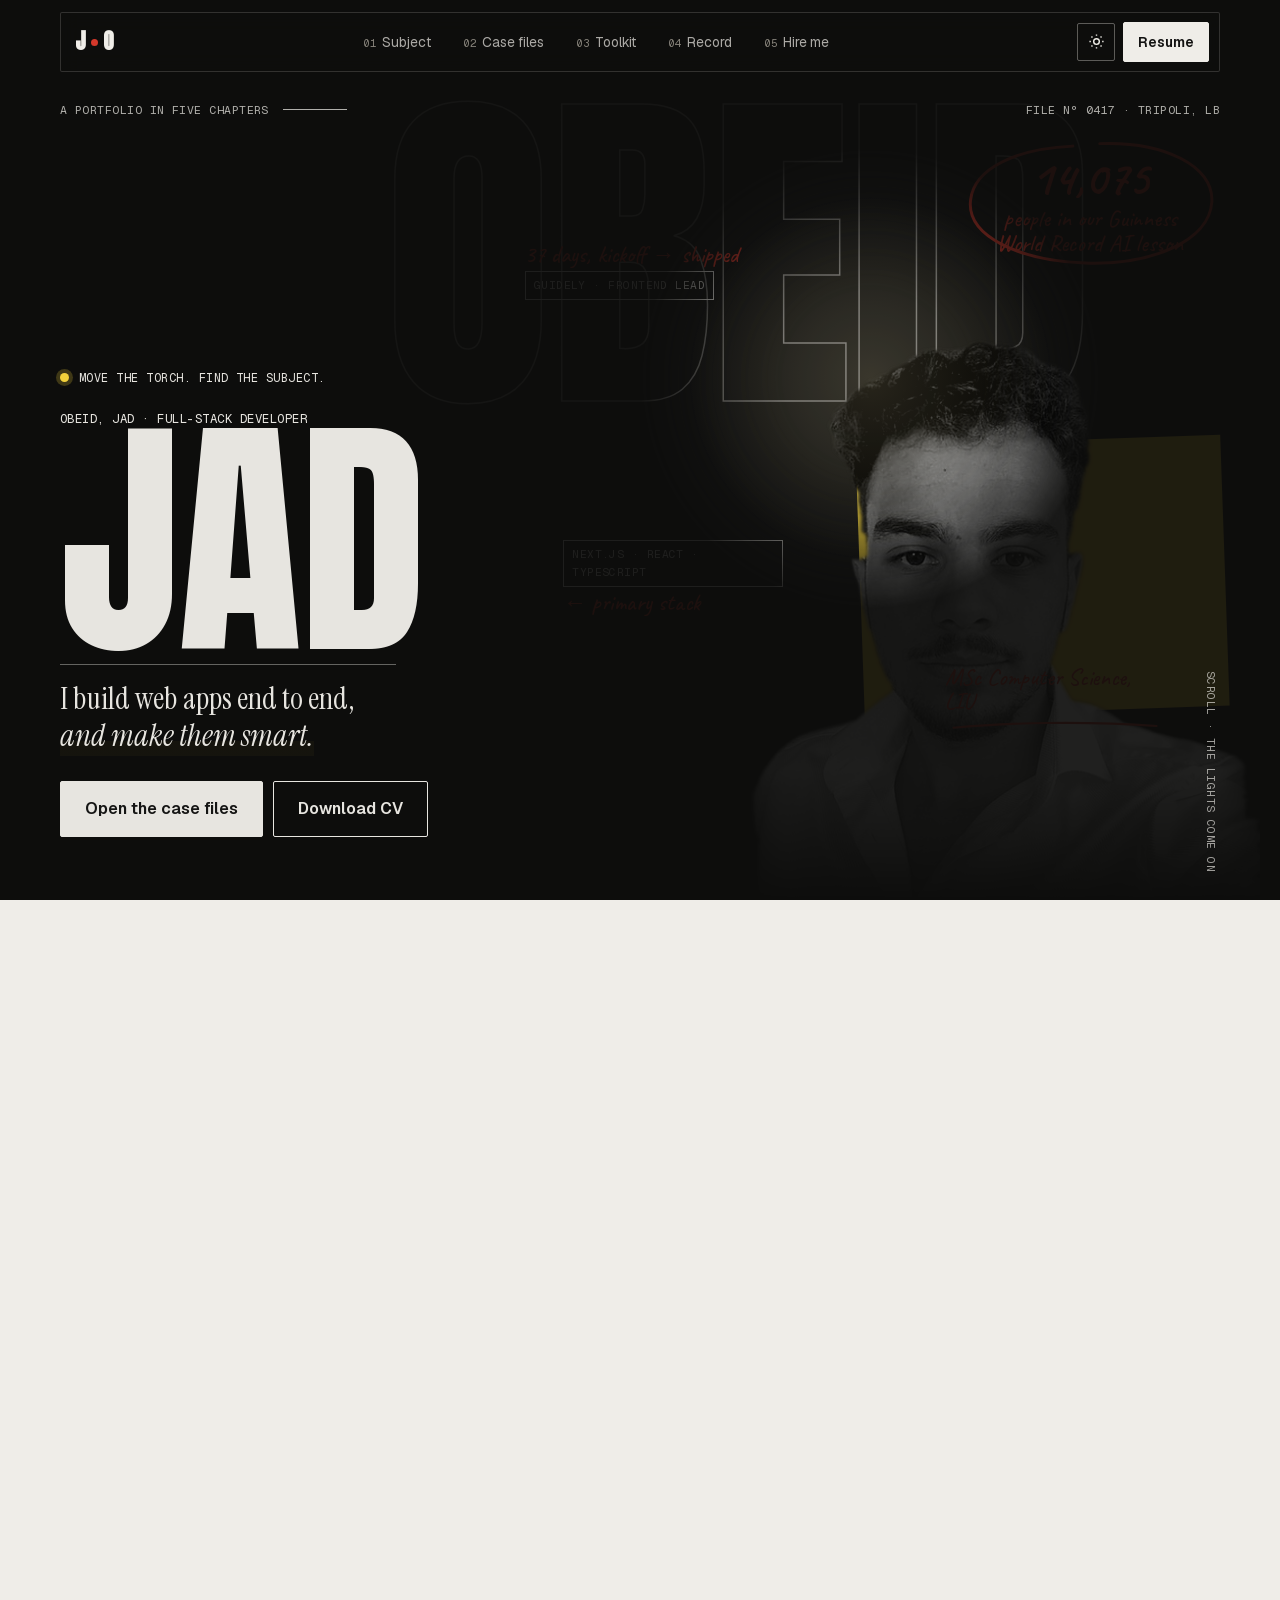
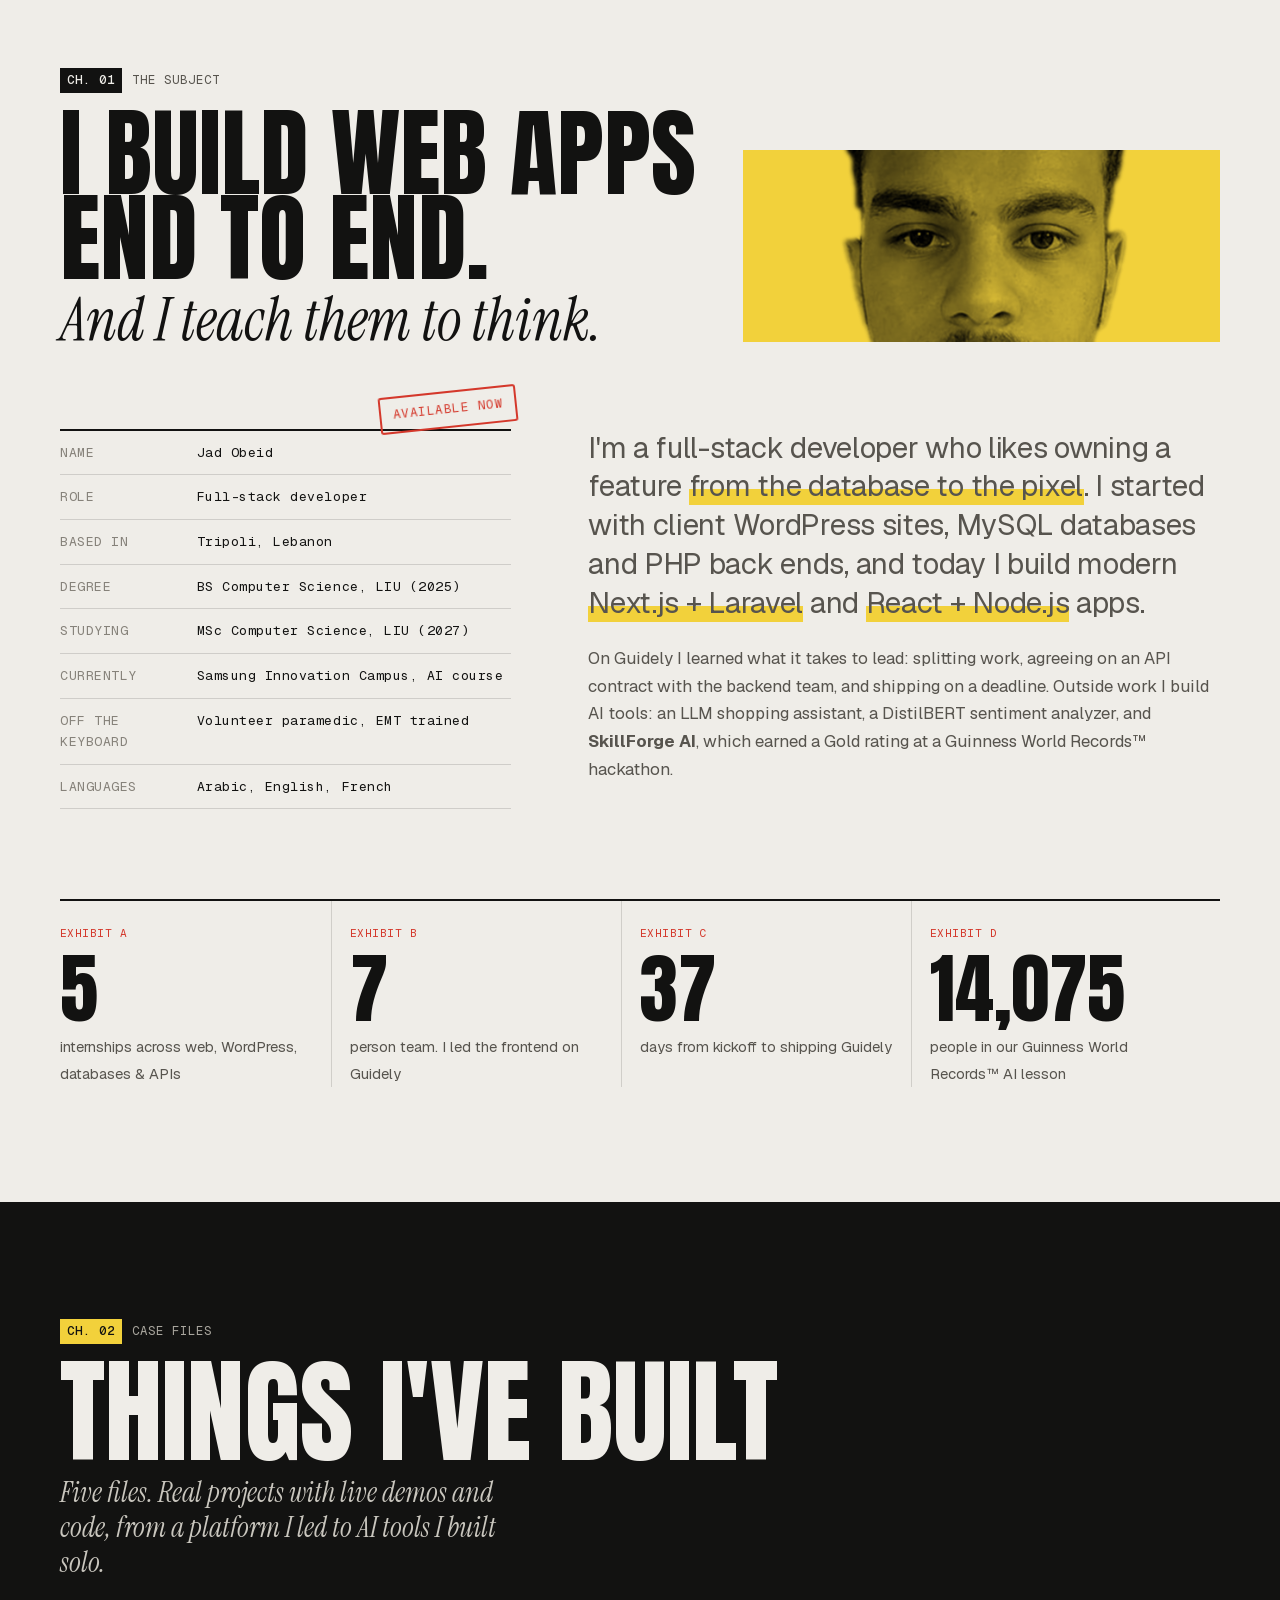
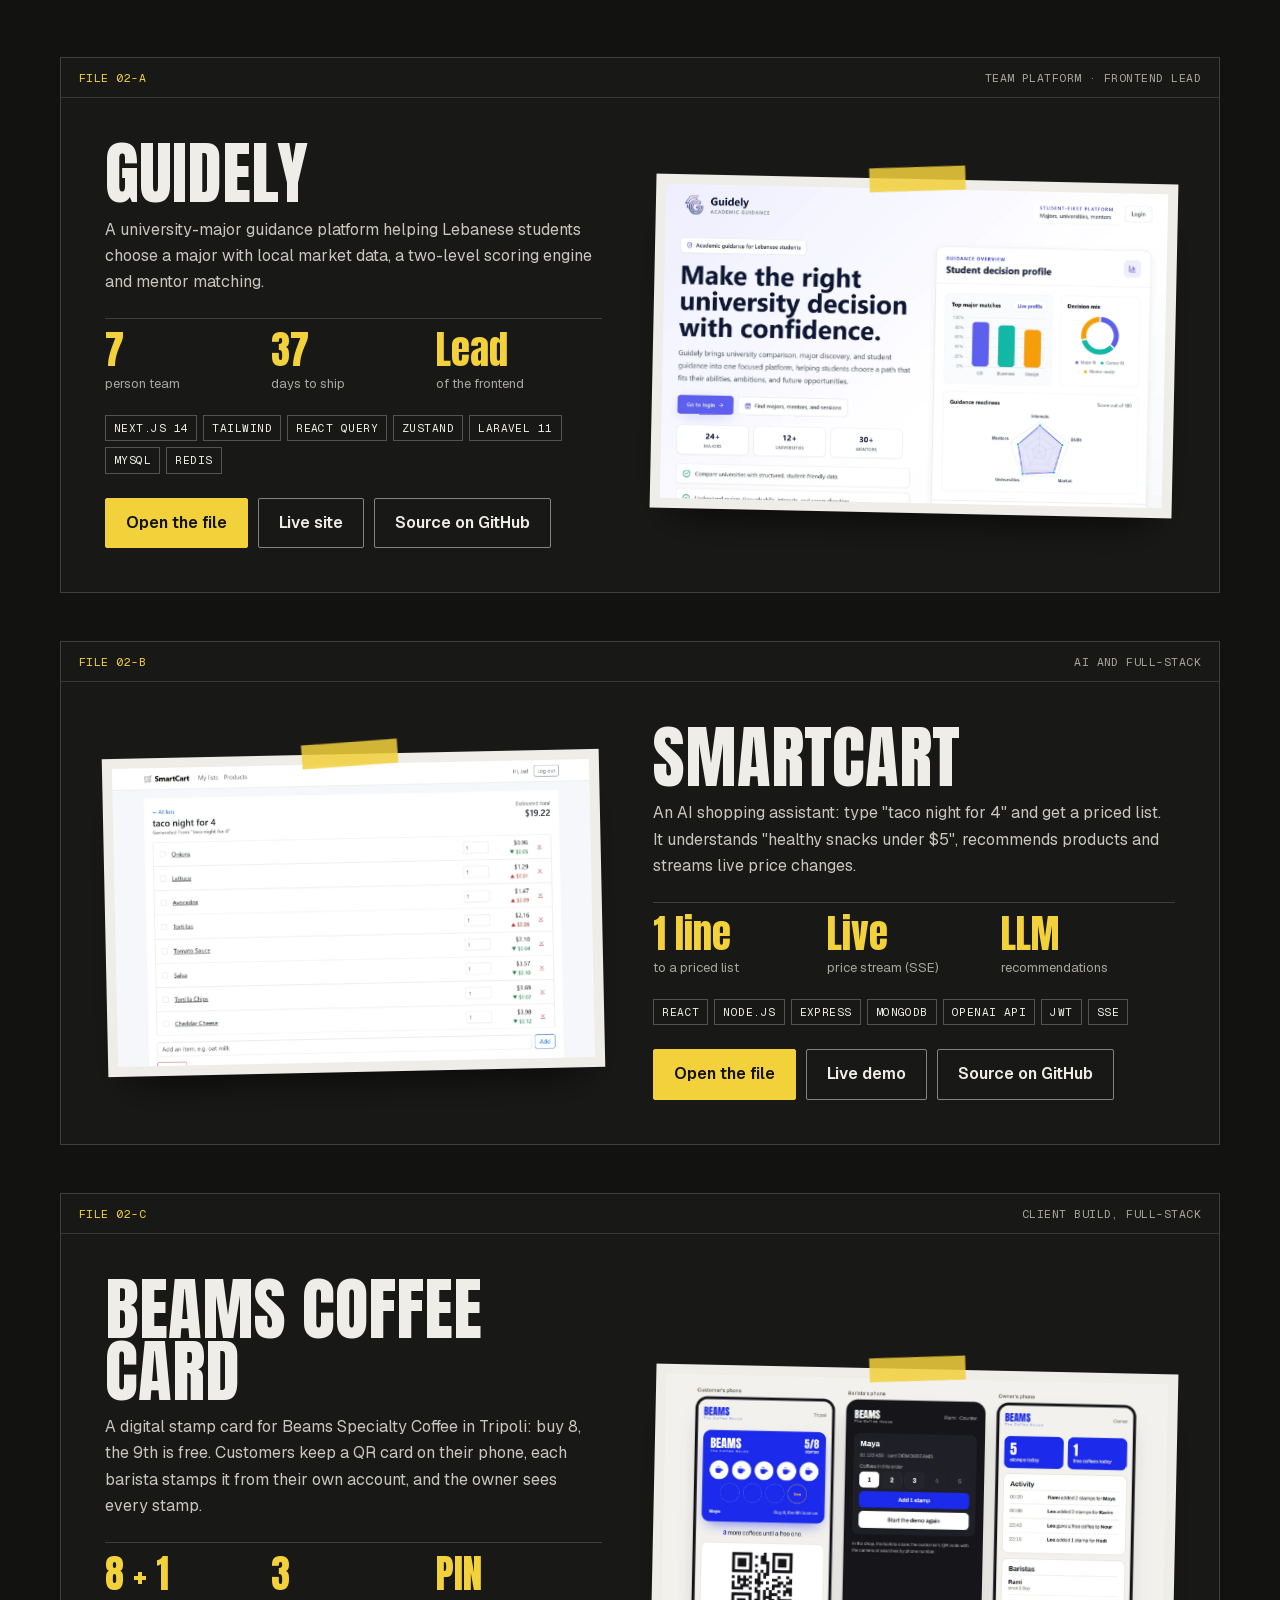
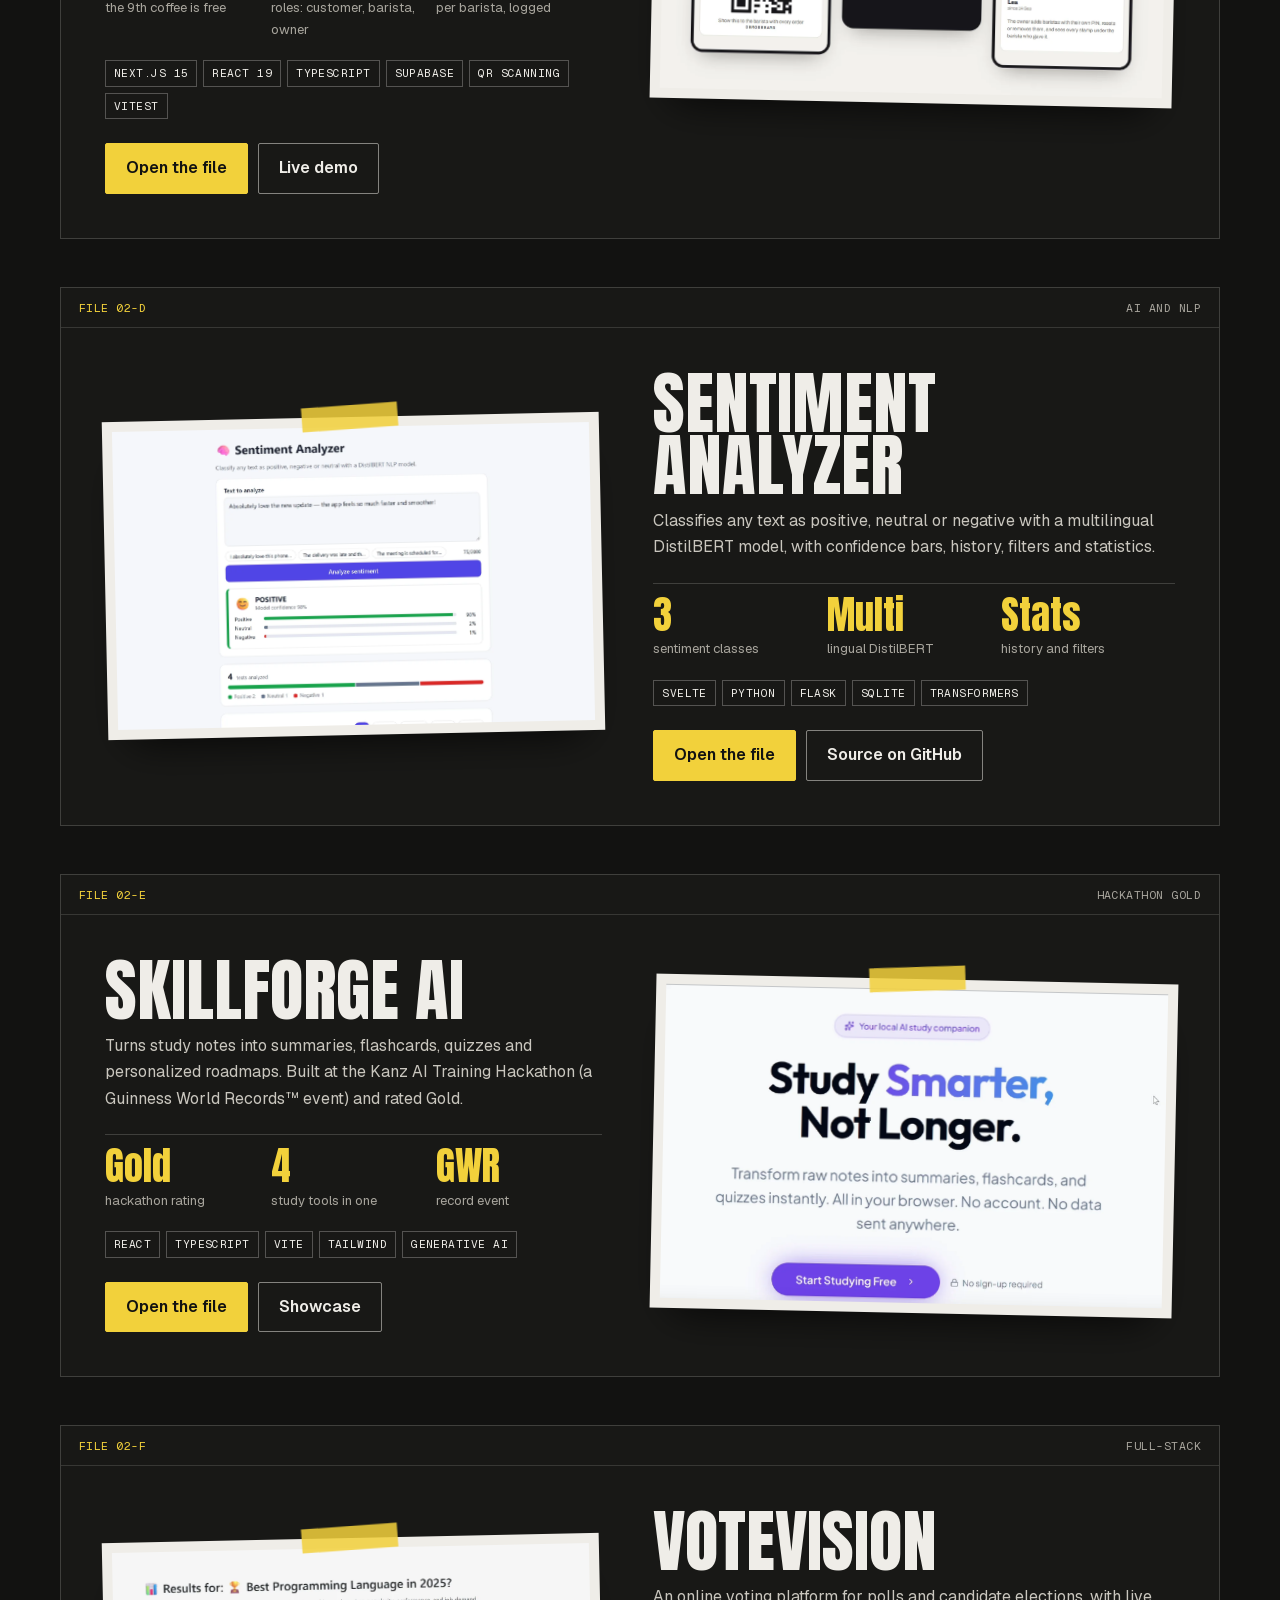
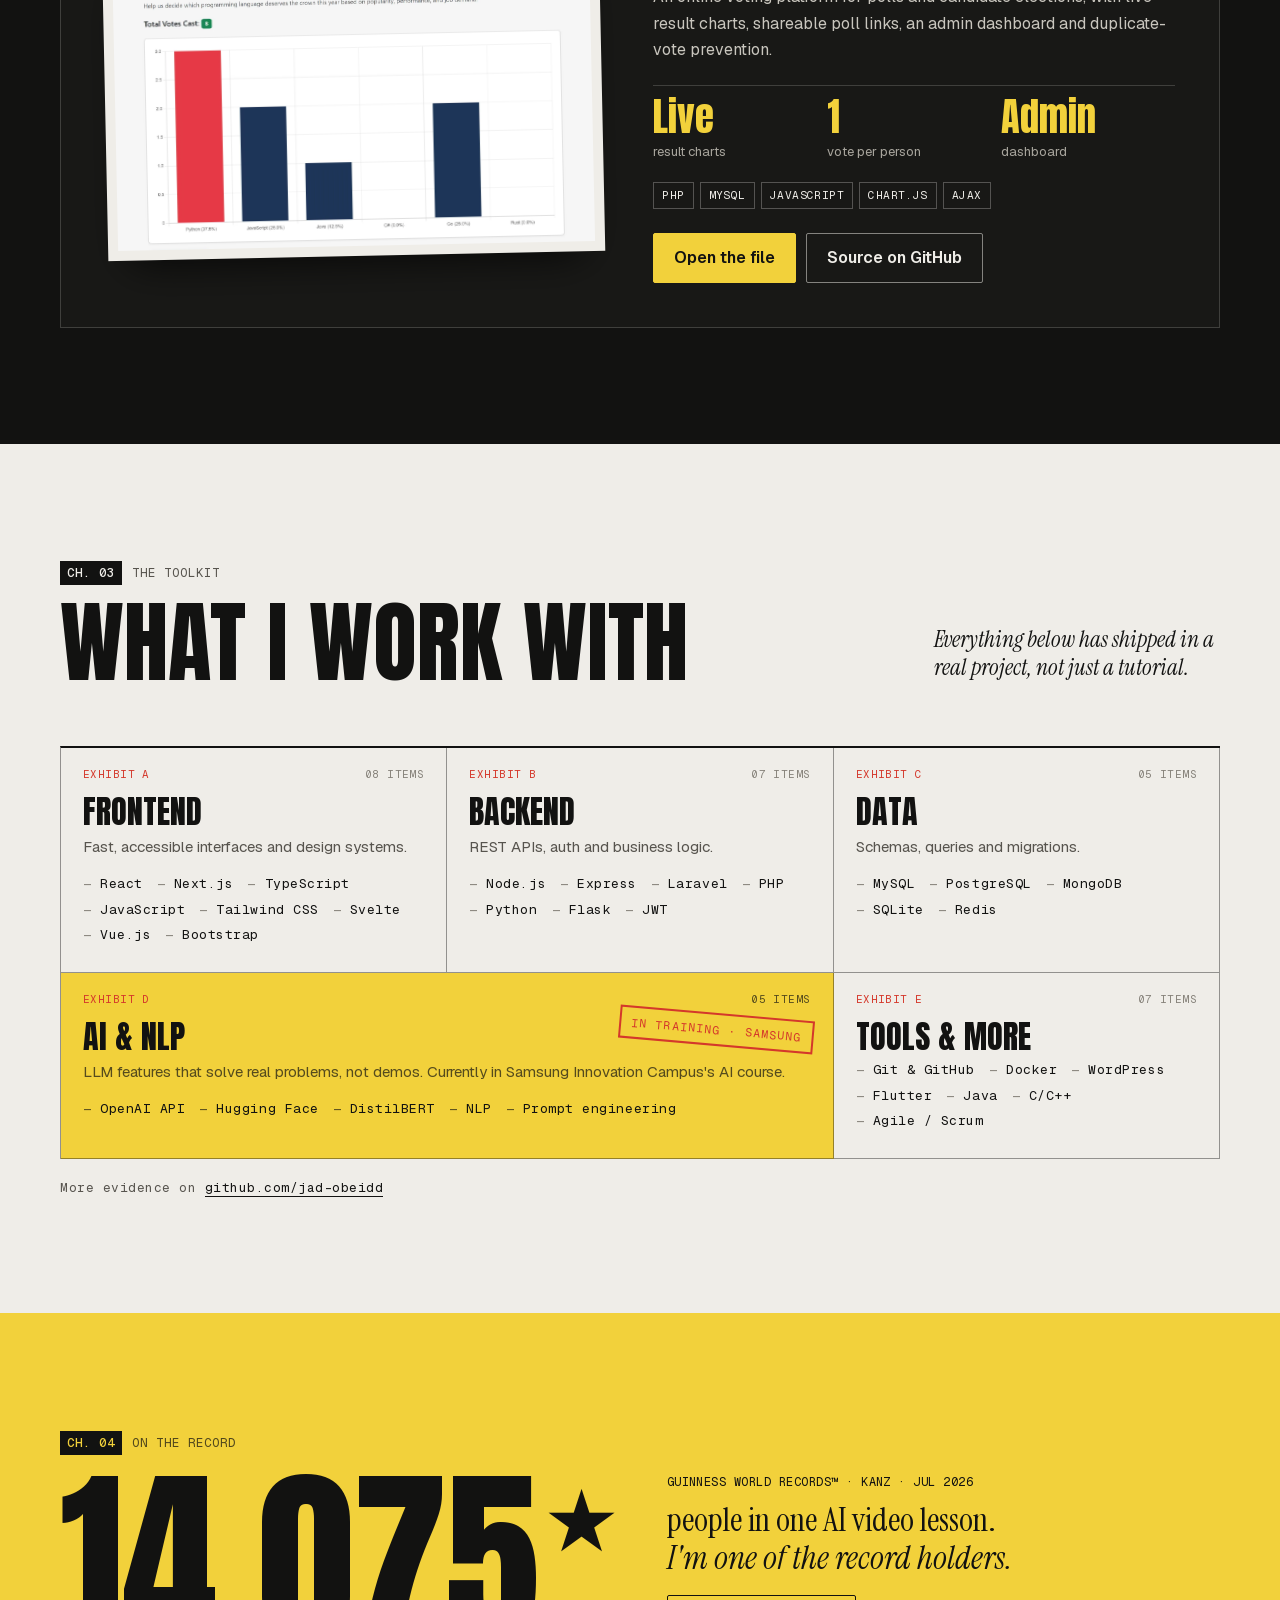
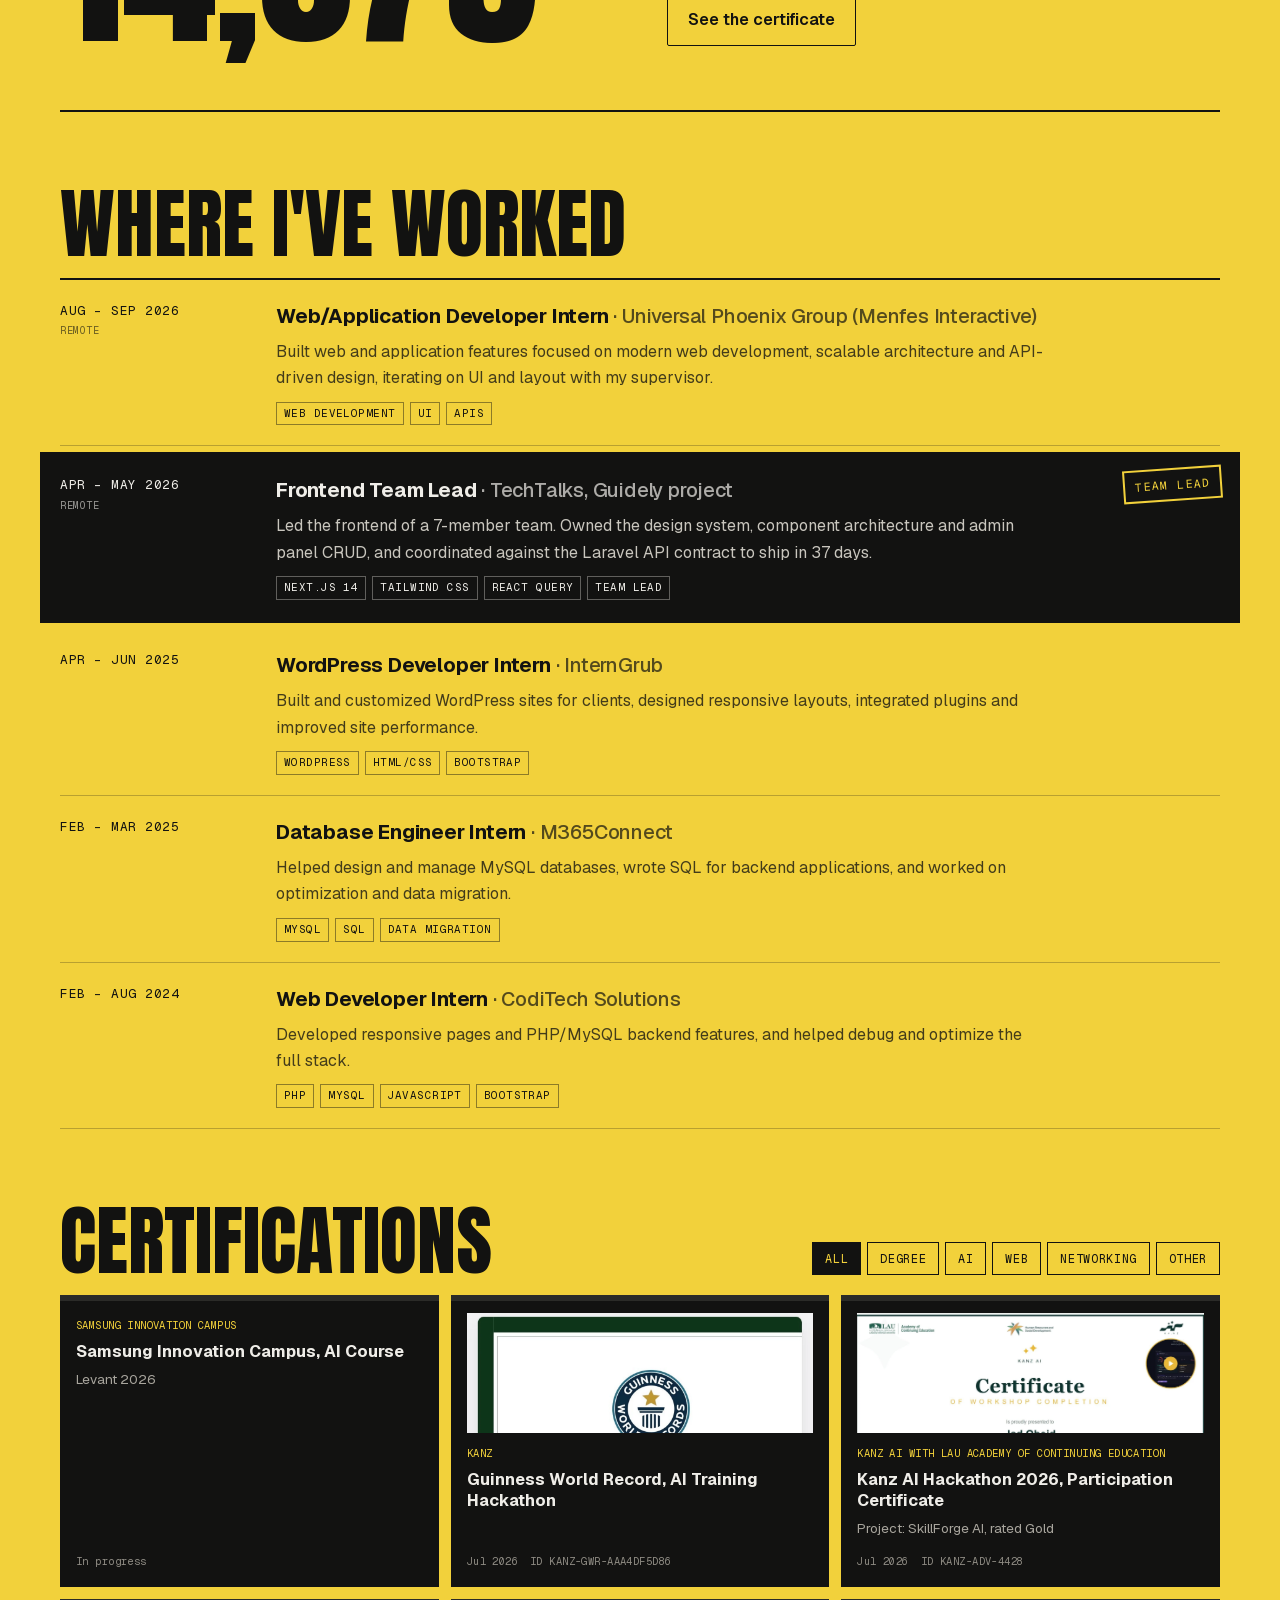
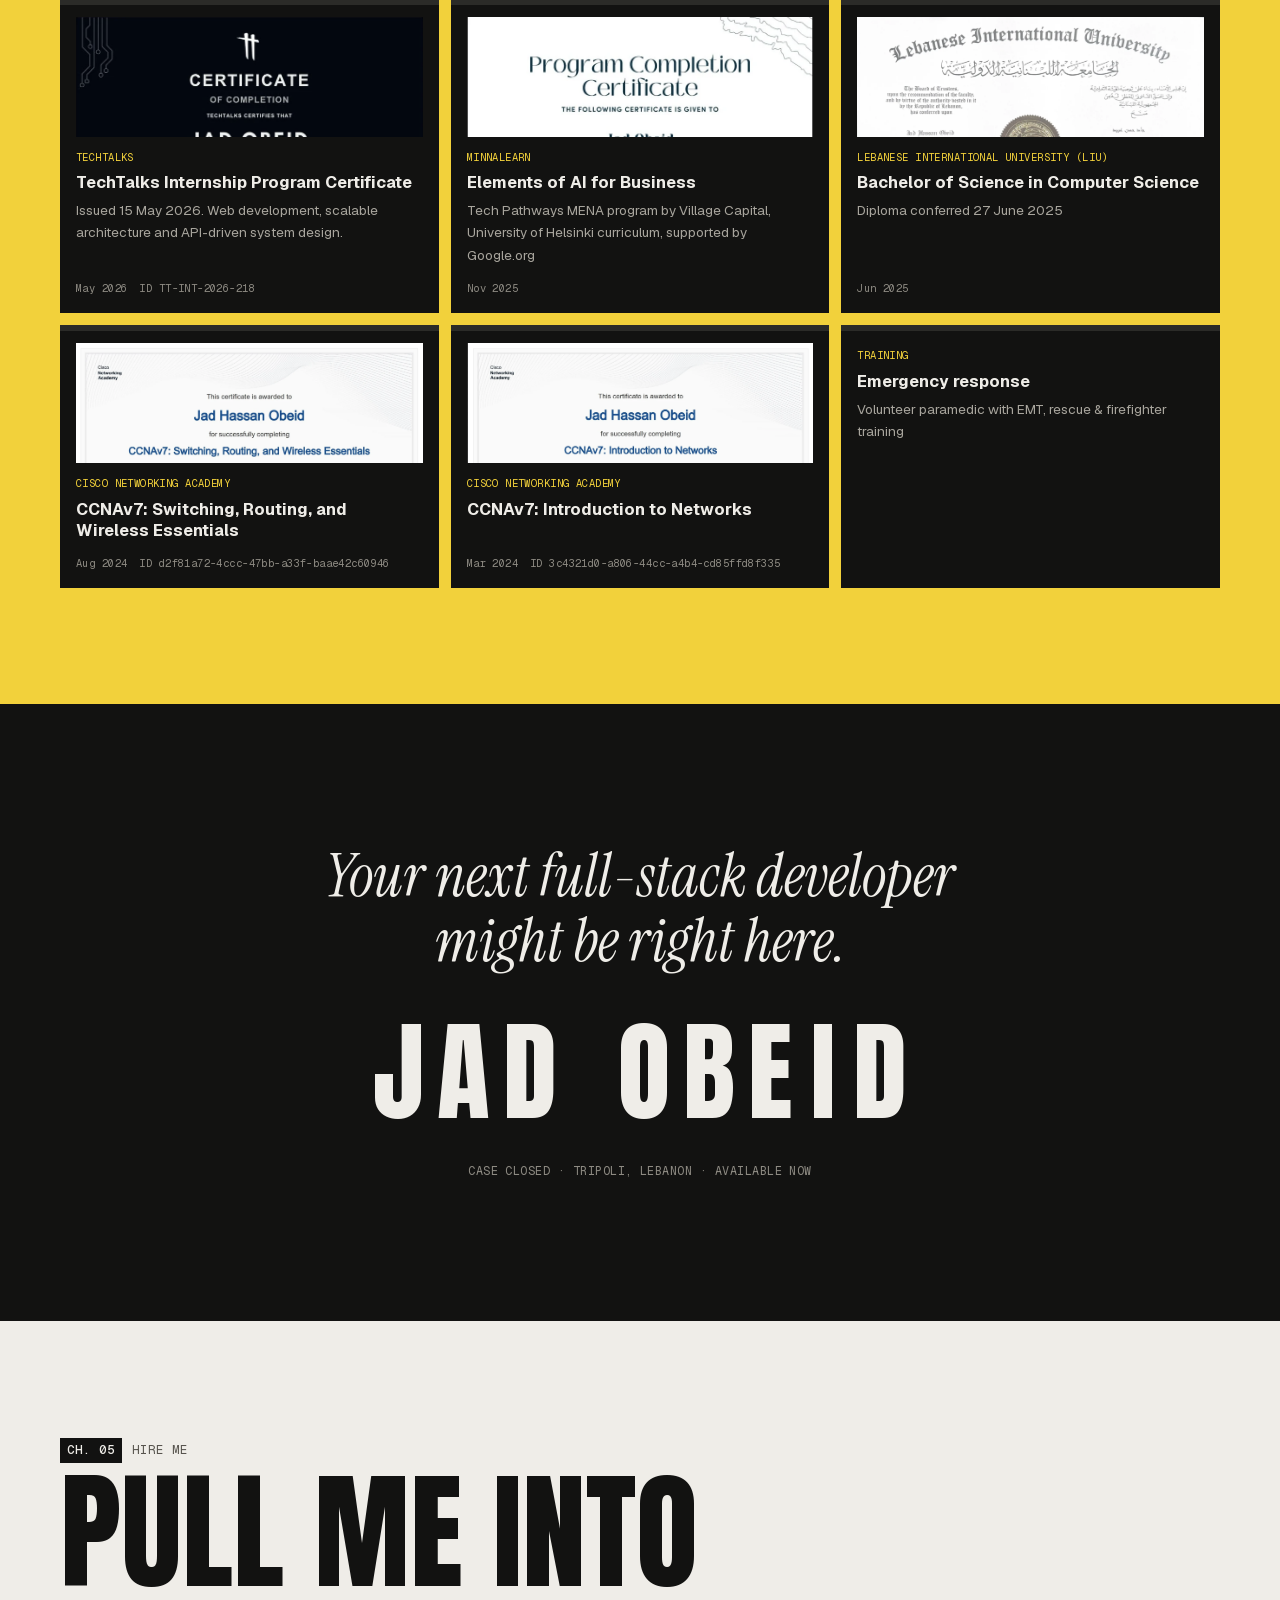
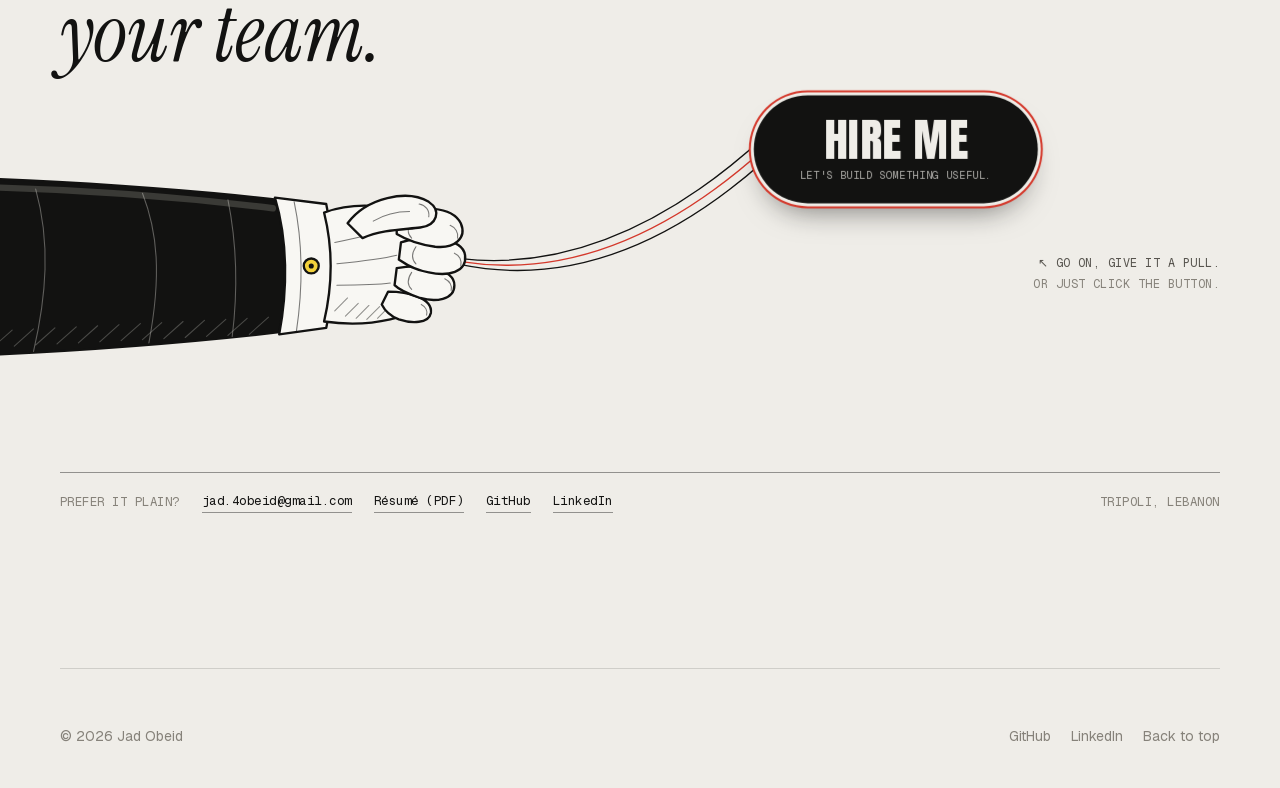
==== commit ab88c8f8: "Add Beams Coffee Card project" ====
--- a/index.html
+++ b/index.html
@@ -1 +1 @@
-<!DOCTYPE html><html lang="en" data-theme="light"><head><meta charSet="utf-8"/><meta name="viewport" content="width=device-width, initial-scale=1"/><link rel="preload" href="/_next/static/media/797e433ab948586e-s.p.0r6juujl39pe6.woff2" as="font" crossorigin="" type="font/woff2"/><link rel="preload" href="/_next/static/media/7ebf22b5a21034f8-s.p.3j3877k49yy0l.woff2" as="font" crossorigin="" type="font/woff2"/><link rel="preload" href="/_next/static/media/9e9f04e3c37952ab-s.p.0pan85mumqyf3.woff2" as="font" crossorigin="" type="font/woff2"/><link rel="preload" href="/_next/static/media/a85fe84266768609-s.p.0h6ig86gwutp4.woff2" as="font" crossorigin="" type="font/woff2"/><link rel="preload" href="/_next/static/media/caa3a2e1cccd8315-s.p.0wgildi0cnwt9.woff2" as="font" crossorigin="" type="font/woff2"/><link rel="preload" href="/_next/static/media/e41d5df559864f9e-s.p.1g73gv09-xcb6.woff2" as="font" crossorigin="" type="font/woff2"/><link rel="preload" as="image" href="/assets/jad-cutout.png"/><link rel="stylesheet" href="/_next/static/chunks/3j-5f44utjdcp.css" data-precedence="next"/><link rel="preload" as="script" fetchPriority="low" href="/_next/static/chunks/1ckvzn7sfprko.js"/><script src="/_next/static/chunks/1-nqmp1rl8kqt.js" async=""></script><script src="/_next/static/chunks/2gvu8dyrhibpa.js" async=""></script><script src="/_next/static/chunks/3zo13q3j-3u5e.js" async=""></script><script src="/_next/static/chunks/turbopack-3-ry682tkyiqk.js" async=""></script><script src="/_next/static/chunks/1m7boc07rb7u6.js" async=""></script><script src="/_next/static/chunks/3fet2su78zmkl.js" async=""></script><script src="/_next/static/chunks/14r4qxqnkgitp.js" async=""></script><script src="/_next/static/chunks/2a_x6d70y3kgm.js" async=""></script><meta name="theme-color" content="#efede8"/><title>Jad Obeid · Full-Stack Developer</title><meta name="description" content="Jad Obeid – Full-stack developer in Tripoli, Lebanon. Next.js, React, Laravel, Node.js and AI-powered web applications. Available for full-stack and AI developer roles."/><link rel="canonical" href="https://jad-obeidd.github.io/"/><meta property="og:title" content="Jad Obeid · Full-Stack Developer"/><meta property="og:description" content="I build web apps end to end — Next.js, React, Laravel, Node.js — and add AI where it actually helps."/><meta property="og:url" content="https://jad-obeidd.github.io/"/><meta property="og:image" content="https://jad-obeidd.github.io/assets/og-v3.png"/><meta property="og:type" content="website"/><meta name="twitter:card" content="summary_large_image"/><meta name="twitter:title" content="Jad Obeid · Full-Stack Developer"/><meta name="twitter:description" content="I build web apps end to end — Next.js, React, Laravel, Node.js — and add AI where it actually helps."/><meta name="twitter:image" content="https://jad-obeidd.github.io/assets/og-v3.png"/><meta name="next-size-adjust" content=""/><link rel="icon" href="data:image/svg+xml,&lt;svg xmlns=&#x27;http://www.w3.org/2000/svg&#x27; viewBox=&#x27;0 0 100 100&#x27;&gt;&lt;defs&gt;&lt;linearGradient id=&#x27;g&#x27; x1=&#x27;0&#x27; y1=&#x27;0&#x27; x2=&#x27;1&#x27; y2=&#x27;1&#x27;&gt;&lt;stop offset=&#x27;0&#x27; stop-color=&#x27;%23111110&#x27;/&gt;&lt;stop offset=&#x27;1&#x27; stop-color=&#x27;%23111110&#x27;/&gt;&lt;/linearGradient&gt;&lt;/defs&gt;&lt;rect width=&#x27;100&#x27; height=&#x27;100&#x27; rx=&#x27;6&#x27; fill=&#x27;url(%23g)&#x27;/&gt;&lt;text x=&#x27;50&#x27; y=&#x27;66&#x27; font-family=&#x27;Arial&#x27; font-weight=&#x27;800&#x27; font-size=&#x27;44&#x27; fill=&#x27;%23f2d13b&#x27; text-anchor=&#x27;middle&#x27;&gt;JO&lt;/text&gt;&lt;/svg&gt;"/><script>(function(){var d=document.documentElement;try{var s=localStorage.getItem('theme');if(s)d.dataset.theme=s;}catch(e){}if(!matchMedia('(prefers-reduced-motion: reduce)').matches){d.classList.add('anim','motion');setTimeout(function(){if(!d.classList.contains('ready'))d.classList.remove('motion');},4000);try{if(location.pathname==='/'&&!location.hash&&!sessionStorage.getItem('jo-intro-seen')){sessionStorage.setItem('jo-intro-seen','1');d.classList.add('intro');var ev=['pointerdown','keydown','wheel','touchstart'],done=0,end=function(){if(done)return;done=1;ev.forEach(function(e){removeEventListener(e,skip,true)});},skip=function(){d.classList.add('intro-skip');end();setTimeout(function(){d.classList.remove('intro','intro-skip')},180)};ev.forEach(function(e){addEventListener(e,skip,{capture:true,passive:true})});var fin=function(){end();d.classList.remove('intro');removeEventListener('animationend',onEnd,true)},onEnd=function(e){if(e.animationName==='intro-out')fin()};addEventListener('animationend',onEnd,true);setTimeout(fin,2500);}}catch(e){}}})();</script><script type="application/ld+json">{"@context":"https://schema.org","@type":"Person","name":"Jad Obeid","jobTitle":"Full-Stack Developer","url":"https://jad-obeidd.github.io/","image":"https://jad-obeidd.github.io/assets/jad.jpg","email":"mailto:jad.4obeid@gmail.com","address":{"@type":"PostalAddress","addressLocality":"Tripoli","addressCountry":"LB"},"alumniOf":{"@type":"CollegeOrUniversity","name":"Lebanese International University"},"knowsAbout":["React","Next.js","TypeScript","Laravel","Node.js","MySQL","MongoDB","OpenAI API","NLP"],"sameAs":["https://github.com/jad-obeidd","https://www.linkedin.com/in/jad-obeid-dev"]}</script><script src="/_next/static/chunks/0cz1d0mv5g_q7.js" noModule=""></script></head><body class="u8MhCG_variable Yd1Xqa_variable -FipoW_variable AuOkkq_variable X_maza_variable"><div hidden=""><!--$--><!--/$--></div><div class="jo-intro" aria-hidden="true"><svg viewBox="0 0 150 100" width="150" height="100" fill="none"><defs><linearGradient id="jo-stroke" x1="0" y1="0" x2="1" y2="1"><stop offset="0" stop-color="#121211"></stop><stop offset="0.55" stop-color="#d4382b"></stop><stop offset="1" stop-color="#f2d13b"></stop></linearGradient></defs><path class="jo-j" pathLength="1" d="M30 16 H66 M54 16 V64 Q54 84 36 84 Q22 84 18 72"></path><path class="jo-o" pathLength="1" d="M108 16 C128 16 138 32 138 50 C138 68 128 84 108 84 C88 84 78 68 78 50 C78 32 88 16 108 16 Z"></path></svg></div><div class="bg" aria-hidden="true"><div class="bg-grid"></div><div class="blob b1"></div><div class="blob b2"></div><div class="blob b3"></div></div><a class="skip" href="#main">Skip to content</a><div class="cursor-glow" aria-hidden="true"></div><div class="progress" aria-hidden="true"></div><header class="nav"><div class="nav-inner"><a href="#top" class="logo" aria-label="Jad Obeid – home"><span class="logo-jo">J<i aria-hidden="true"></i>O</span></a><nav id="menu" class="menu" aria-label="Main"><a href="#about"><span class="n">0<!-- -->1</span>Subject</a><a href="#work"><span class="n">0<!-- -->2</span>Case files</a><a href="#skills"><span class="n">0<!-- -->3</span>Toolkit</a><a href="#experience"><span class="n">0<!-- -->4</span>Record</a><a href="#contact"><span class="n">0<!-- -->5</span>Hire me</a></nav><div class="nav-actions"><button type="button" class="icon-btn theme-btn" aria-label="Toggle light and dark theme"><svg class="sun" viewBox="0 0 24 24" width="17" height="17" fill="none" stroke="currentColor" stroke-width="2" aria-hidden="true"><circle cx="12" cy="12" r="4"></circle><path d="M12 2v2M12 20v2M4.9 4.9l1.4 1.4M17.7 17.7l1.4 1.4M2 12h2M20 12h2M4.9 19.1l1.4-1.4M17.7 6.3l1.4-1.4"></path></svg><svg class="moon" viewBox="0 0 24 24" width="17" height="17" fill="none" stroke="currentColor" stroke-width="2" aria-hidden="true"><path d="M21 12.8A9 9 0 1 1 11.2 3a7 7 0 0 0 9.8 9.8z"></path></svg></button><a href="/assets/Jad_Obeid_CV.pdf" class="btn sm primary nav-cv" download="">Resume</a><button type="button" class="icon-btn burger" aria-label="Open menu" aria-expanded="false" aria-controls="menu"><span></span><span></span></button></div></div></header><main id="main"><section class="th" id="top" aria-label="Introduction"><div class="th-meta mono"><span>A portfolio in five chapters</span><i aria-hidden="true"></i><span>File Nº 0417 · Tripoli, LB</span></div><div class="th-scene" aria-hidden="true"><span class="th-ghost">OBEID</span><div class="th-photo"><img alt="" width="600" height="600" decoding="async" data-nimg="1" style="color:transparent" src="/assets/jad-cutout.png"/></div><div class="th-note n1"><span class="tag mono">Next.js · React · TypeScript</span><span class="hand">← primary stack</span></div><div class="th-note n2"><svg class="ink th-ring" viewBox="0 0 220 120" aria-hidden="true"><path pathLength="1" d="M118 10c52-2 94 18 92 48-2 32-50 52-104 50C52 106 8 86 12 56 15 30 50 14 96 12"></path></svg><b class="hand big">14,075</b><span class="hand">people in our Guinness World Record AI lesson</span></div><div class="th-note n3"><span class="hand">MSc Computer Science, LIU</span><svg class="ink th-uline" viewBox="0 0 240 16" aria-hidden="true"><path pathLength="1" d="M4 10c60-6 150-8 232-2"></path></svg></div><div class="th-note n4"><span class="hand">37 days, kickoff → shipped</span><span class="tag mono">Guidely · frontend lead</span></div></div><div class="th-dark" aria-hidden="true"></div><div class="th-beam" aria-hidden="true"></div><div class="th-front"><p class="th-hint mono"><span class="dot"></span> <span class="fine">Move the torch. Find the subject.</span><span class="touch">Touch to move the torch.</span></p><p class="th-file mono">Obeid, Jad · Full-stack developer</p><h1 class="th-name">Jad<span class="sr-only"> Obeid</span></h1><p class="th-line">I build web apps end to end, <em>and make them smart.</em></p><div class="th-cta"><a href="#work" class="btn primary lg">Open the case files</a><a href="/assets/Jad_Obeid_CV.pdf" class="btn lg" download="">Download CV</a></div></div><p class="th-scroll mono" aria-hidden="true">Scroll · the lights come on</p></section><section id="about" class="sj wrap" aria-labelledby="about-title"><p class="chapter-tag" data-reveal="true"><b>Ch. 01</b> The subject</p><div class="sj-top"><h2 id="about-title" class="sj-title" data-reveal="true"><span class="d">I build web apps end to end.</span><span class="s">And I teach them to think.</span></h2><div class="sj-eyes" data-reveal="left" aria-hidden="true"><img alt="" loading="lazy" width="600" height="600" decoding="async" data-nimg="1" style="color:transparent" src="/assets/jad-cutout.png"/></div></div><div class="sj-body"><dl class="sj-profile mono" data-reveal="true"><div class="sj-stamp" aria-hidden="true">Available now</div><div><dt>Name</dt><dd>Jad Obeid</dd></div><div><dt>Role</dt><dd>Full-stack developer</dd></div><div><dt>Based in</dt><dd>Tripoli, Lebanon</dd></div><div><dt>Degree</dt><dd>BS Computer Science, LIU (2025)</dd></div><div><dt>Studying</dt><dd>MSc Computer Science, LIU (2027)</dd></div><div><dt>Currently</dt><dd>Samsung Innovation Campus, AI course</dd></div><div><dt>Off the keyboard</dt><dd>Volunteer paramedic, EMT trained</dd></div><div><dt>Languages</dt><dd>Arabic, English, French</dd></div></dl><div class="sj-story" data-reveal="true"><p class="lede"><span>I&#x27;m a full-stack developer who likes owning a feature </span><mark>from the database to the pixel</mark><span>. I started with client WordPress sites, MySQL databases and PHP back ends, and today I build modern </span><mark>Next.js + Laravel</mark><span> and </span><mark>React + Node.js</mark><span> apps.</span></p><p>On Guidely I learned what it takes to lead: splitting work, agreeing on an API contract with the backend team, and shipping on a deadline. Outside work I build AI tools: an LLM shopping assistant, a DistilBERT sentiment analyzer, and <strong>SkillForge AI</strong>, which earned a Gold rating at a Guinness World Records™ hackathon.</p></div></div><ul class="sj-evidence" aria-label="Key numbers"><li data-reveal="true"><span class="ex mono">Exhibit <!-- -->A</span><strong>5</strong><span class="lbl">internships across web, WordPress, databases &amp; APIs</span></li><li data-reveal="true"><span class="ex mono">Exhibit <!-- -->B</span><strong>7</strong><span class="lbl">person team. I led the frontend on Guidely</span></li><li data-reveal="true"><span class="ex mono">Exhibit <!-- -->C</span><strong>37</strong><span class="lbl">days from kickoff to shipping Guidely</span></li><li data-reveal="true"><span class="ex mono">Exhibit <!-- -->D</span><strong>14,075</strong><span class="lbl">people in our Guinness World Records™ AI lesson</span></li></ul></section><section id="work" class="cf" aria-labelledby="work-title"><div class="wrap"><p class="chapter-tag inv" data-reveal="true"><b>Ch. 02</b> Case files</p><h2 id="work-title" class="cf-title" data-reveal="true">Things I&#x27;ve built</h2><p class="cf-sub" data-reveal="true">Five files. Real projects with live demos and code, from a platform I led to AI tools I built solo.</p><div class="cf-list"><article class="cf-file" data-reveal="true"><header class="cf-bar mono"><span>File 02-<!-- -->A</span><span>Team platform · Frontend lead</span></header><div class="cf-grid"><div class="cf-copy"><h3>Guidely</h3><p>A university-major guidance platform helping Lebanese students choose a major with local market data, a two-level scoring engine and mentor matching.</p><dl class="cf-facts"><div><dt>7</dt><dd>person team</dd></div><div><dt>37</dt><dd>days to ship</dd></div><div><dt>Lead</dt><dd>of the frontend</dd></div></dl><ul class="cf-tags mono" aria-label="Built with"><li>Next.js 14</li><li>Tailwind</li><li>React Query</li><li>Zustand</li><li>Laravel 11</li><li>MySQL</li><li>Redis</li></ul><div class="cf-actions"><a class="btn hi" href="/work/guidely/">Open the file</a><a href="https://guidely-six.vercel.app" class="btn ghost" target="_blank" rel="noopener">Live site</a><a href="https://github.com/hadi-chebbo/Guidely" class="btn ghost" target="_blank" rel="noopener">Source on GitHub</a></div></div><figure class="cf-shot"><i class="tape" aria-hidden="true"></i><img alt="Guidely landing page showing major matches, decision mix chart and guidance readiness radar" loading="lazy" width="1200" height="750" decoding="async" data-nimg="1" style="color:transparent" src="/assets/projects/guidely.webp"/></figure></div></article><article class="cf-file flip" data-reveal="true"><header class="cf-bar mono"><span>File 02-<!-- -->B</span><span>AI and full-stack</span></header><div class="cf-grid"><div class="cf-copy"><h3>SmartCart</h3><p>An AI shopping assistant: type &quot;taco night for 4&quot; and get a priced list. It understands &quot;healthy snacks under $5&quot;, recommends products and streams live price changes.</p><dl class="cf-facts"><div><dt>1 line</dt><dd>to a priced list</dd></div><div><dt>Live</dt><dd>price stream (SSE)</dd></div><div><dt>LLM</dt><dd>recommendations</dd></div></dl><ul class="cf-tags mono" aria-label="Built with"><li>React</li><li>Node.js</li><li>Express</li><li>MongoDB</li><li>OpenAI API</li><li>JWT</li><li>SSE</li></ul><div class="cf-actions"><a class="btn hi" href="/work/smartcart/">Open the file</a><a href="/smartcart/" class="btn ghost">Live demo</a><a href="https://github.com/jad-obeidd/smartcart" class="btn ghost" target="_blank" rel="noopener">Source on GitHub</a></div></div><figure class="cf-shot"><i class="tape" aria-hidden="true"></i><img alt="SmartCart shopping list generated from &#x27;taco night for 4&#x27; with live price changes" loading="lazy" width="1200" height="750" decoding="async" data-nimg="1" style="color:transparent" src="/assets/projects/smartcart.webp"/></figure></div></article><article class="cf-file" data-reveal="true"><header class="cf-bar mono"><span>File 02-<!-- -->C</span><span>AI and NLP</span></header><div class="cf-grid"><div class="cf-copy"><h3>Sentiment Analyzer</h3><p>Classifies any text as positive, neutral or negative with a multilingual DistilBERT model, with confidence bars, history, filters and statistics.</p><dl class="cf-facts"><div><dt>3</dt><dd>sentiment classes</dd></div><div><dt>Multi</dt><dd>lingual DistilBERT</dd></div><div><dt>Stats</dt><dd>history and filters</dd></div></dl><ul class="cf-tags mono" aria-label="Built with"><li>Svelte</li><li>Python</li><li>Flask</li><li>SQLite</li><li>Transformers</li></ul><div class="cf-actions"><a class="btn hi" href="/work/sentiment-analyzer/">Open the file</a><a href="https://github.com/jad-obeidd/sentiment-analyzer" class="btn ghost" target="_blank" rel="noopener">Source on GitHub</a></div></div><figure class="cf-shot"><i class="tape" aria-hidden="true"></i><img alt="Sentiment Analyzer classifying a review as positive with 98% confidence" loading="lazy" width="1200" height="750" decoding="async" data-nimg="1" style="color:transparent" src="/assets/projects/sentiment.webp"/></figure></div></article><article class="cf-file flip" data-reveal="true"><header class="cf-bar mono"><span>File 02-<!-- -->D</span><span>Hackathon Gold</span></header><div class="cf-grid"><div class="cf-copy"><h3>SkillForge AI</h3><p>Turns study notes into summaries, flashcards, quizzes and personalized roadmaps. Built at the Kanz AI Training Hackathon (a Guinness World Records™ event) and rated Gold.</p><dl class="cf-facts"><div><dt>Gold</dt><dd>hackathon rating</dd></div><div><dt>4</dt><dd>study tools in one</dd></div><div><dt>GWR</dt><dd>record event</dd></div></dl><ul class="cf-tags mono" aria-label="Built with"><li>React</li><li>TypeScript</li><li>Vite</li><li>Tailwind</li><li>Generative AI</li></ul><div class="cf-actions"><a class="btn hi" href="/work/skillforge-ai/">Open the file</a><a href="https://try.ka.nz/ai/jadobeid" class="btn ghost" target="_blank" rel="noopener">Showcase</a></div></div><figure class="cf-shot"><i class="tape" aria-hidden="true"></i><img alt="SkillForge AI landing page: Study Smarter, Not Longer" loading="lazy" width="1200" height="750" decoding="async" data-nimg="1" style="color:transparent" src="/assets/projects/skillforge.webp"/></figure></div></article><article class="cf-file" data-reveal="true"><header class="cf-bar mono"><span>File 02-<!-- -->E</span><span>Full-stack</span></header><div class="cf-grid"><div class="cf-copy"><h3>VoteVision</h3><p>An online voting platform for polls and candidate elections, with live result charts, shareable poll links, an admin dashboard and duplicate-vote prevention.</p><dl class="cf-facts"><div><dt>Live</dt><dd>result charts</dd></div><div><dt>1</dt><dd>vote per person</dd></div><div><dt>Admin</dt><dd>dashboard</dd></div></dl><ul class="cf-tags mono" aria-label="Built with"><li>PHP</li><li>MySQL</li><li>JavaScript</li><li>Chart.js</li><li>AJAX</li></ul><div class="cf-actions"><a class="btn hi" href="/work/votevision/">Open the file</a><a href="https://github.com/jad-obeidd/VoteVision" class="btn ghost" target="_blank" rel="noopener">Source on GitHub</a></div></div><figure class="cf-shot"><i class="tape" aria-hidden="true"></i><img alt="VoteVision live poll results chart for best programming language" loading="lazy" width="1200" height="750" decoding="async" data-nimg="1" style="color:transparent" src="/assets/projects/votevision.webp"/></figure></div></article></div></div></section><section id="skills" class="tk wrap" aria-labelledby="skills-title"><p class="chapter-tag" data-reveal="true"><b>Ch. 03</b> The toolkit</p><div class="tk-head"><h2 id="skills-title" class="tk-title" data-reveal="true">What I work with</h2><p class="tk-sub" data-reveal="true">Everything below has shipped in a real project, not just a tutorial.</p></div><div class="tk-grid"><article class="tk-ex" data-reveal="true"><header class="mono"><span>Exhibit <!-- -->A</span><span>08<!-- --> items</span></header><h3>Frontend</h3><p>Fast, accessible interfaces and design systems.</p><ul class="mono"><li>React</li><li>Next.js</li><li>TypeScript</li><li>JavaScript</li><li>Tailwind CSS</li><li>Svelte</li><li>Vue.js</li><li>Bootstrap</li></ul></article><article class="tk-ex" data-reveal="true"><header class="mono"><span>Exhibit <!-- -->B</span><span>07<!-- --> items</span></header><h3>Backend</h3><p>REST APIs, auth and business logic.</p><ul class="mono"><li>Node.js</li><li>Express</li><li>Laravel</li><li>PHP</li><li>Python</li><li>Flask</li><li>JWT</li></ul></article><article class="tk-ex" data-reveal="true"><header class="mono"><span>Exhibit <!-- -->C</span><span>05<!-- --> items</span></header><h3>Data</h3><p>Schemas, queries and migrations.</p><ul class="mono"><li>MySQL</li><li>PostgreSQL</li><li>MongoDB</li><li>SQLite</li><li>Redis</li></ul></article><article class="tk-ex ai" data-reveal="true"><header class="mono"><span>Exhibit <!-- -->D</span><span>05<!-- --> items</span></header><h3>AI &amp; NLP</h3><p>LLM features that solve real problems, not demos. Currently in Samsung Innovation Campus&#x27;s AI course.</p><ul class="mono"><li>OpenAI API</li><li>Hugging Face</li><li>DistilBERT</li><li>NLP</li><li>Prompt engineering</li></ul><span class="tk-stamp mono" aria-hidden="true">In training · Samsung</span></article><article class="tk-ex" data-reveal="true"><header class="mono"><span>Exhibit <!-- -->E</span><span>07<!-- --> items</span></header><h3>Tools &amp; more</h3><ul class="mono"><li>Git &amp; GitHub</li><li>Docker</li><li>WordPress</li><li>Flutter</li><li>Java</li><li>C/C++</li><li>Agile / Scrum</li></ul></article></div><p class="tk-more mono" data-reveal="true">More evidence on<!-- --> <a href="https://github.com/jad-obeidd" target="_blank" rel="noopener">github.com/jad-obeidd</a></p></section><section id="experience" class="rc" aria-labelledby="experience-title"><div class="wrap"><p class="chapter-tag" data-reveal="true"><b>Ch. 04</b> On the record</p><div class="rc-gwr" id="guinness" data-reveal="true"><strong class="rc-num">14,075<span aria-hidden="true">★</span></strong><div class="rc-gwr-copy"><p class="mono">Guinness World Records™ · Kanz · Jul 2026</p><p class="big">people in one AI video lesson. <em>I&#x27;m one of the record holders.</em></p><a class="btn" href="/assets/certificates/guinness-record.webp" target="_blank" rel="noopener">See the certificate</a></div></div><h2 id="experience-title" class="rc-title" data-reveal="true">Where I&#x27;ve worked</h2><ol class="rc-jobs"><li data-reveal="true"><span class="when mono">Aug – Sep 2026<small>Remote</small></span><div class="what"><h3>Web/Application Developer Intern<!-- --> <span>· <!-- -->Universal Phoenix Group (Menfes Interactive)</span></h3><p>Built web and application features focused on modern web development, scalable architecture and API-driven design, iterating on UI and layout with my supervisor.</p><ul class="mono"><li>Web development</li><li>UI</li><li>APIs</li></ul></div></li><li class="hl" data-reveal="true"><span class="when mono">Apr – May 2026<small>Remote</small></span><div class="what"><h3>Frontend Team Lead<!-- --> <span>· <!-- -->TechTalks, Guidely project</span></h3><p>Led the frontend of a 7-member team. Owned the design system, component architecture and admin panel CRUD, and coordinated against the Laravel API contract to ship in 37 days.</p><ul class="mono"><li>Next.js 14</li><li>Tailwind CSS</li><li>React Query</li><li>Team lead</li></ul></div><span class="rc-stamp mono" aria-hidden="true">Team lead</span></li><li data-reveal="true"><span class="when mono">Apr – Jun 2025</span><div class="what"><h3>WordPress Developer Intern<!-- --> <span>· <!-- -->InternGrub</span></h3><p>Built and customized WordPress sites for clients, designed responsive layouts, integrated plugins and improved site performance.</p><ul class="mono"><li>WordPress</li><li>HTML/CSS</li><li>Bootstrap</li></ul></div></li><li data-reveal="true"><span class="when mono">Feb – Mar 2025</span><div class="what"><h3>Database Engineer Intern<!-- --> <span>· <!-- -->M365Connect</span></h3><p>Helped design and manage MySQL databases, wrote SQL for backend applications, and worked on optimization and data migration.</p><ul class="mono"><li>MySQL</li><li>SQL</li><li>Data migration</li></ul></div></li><li data-reveal="true"><span class="when mono">Feb – Aug 2024</span><div class="what"><h3>Web Developer Intern<!-- --> <span>· <!-- -->CodiTech Solutions</span></h3><p>Developed responsive pages and PHP/MySQL backend features, and helped debug and optimize the full stack.</p><ul class="mono"><li>PHP</li><li>MySQL</li><li>JavaScript</li><li>Bootstrap</li></ul></div></li></ol><div class="rc-certs" id="certifications"><div class="rc-certs-head" data-reveal="true"><h2 class="rc-title">Certifications</h2><div class="rc-tabs mono" role="tablist" aria-label="Filter certificates"><button type="button" role="tab" aria-selected="true" class="on">All</button><button type="button" role="tab" aria-selected="false">Degree</button><button type="button" role="tab" aria-selected="false">AI</button><button type="button" role="tab" aria-selected="false">Web</button><button type="button" role="tab" aria-selected="false">Networking</button><button type="button" role="tab" aria-selected="false">Other</button></div></div><ul class="rc-grid"><li><div class="rc-tile"><span class="issuer mono">Samsung Innovation Campus</span><b>Samsung Innovation Campus, AI Course</b><span class="detail">Levant 2026</span><span class="meta mono"><span>In progress</span></span></div></li><li><a class="rc-tile" href="/assets/certificates/guinness-record.webp" target="_blank" rel="noopener"><span class="thumb"><img alt="Guinness World Records certificate naming Jad Obeid as a record holder for the most participants in an AI video lesson" loading="lazy" width="1120" height="1600" decoding="async" data-nimg="1" style="color:transparent" src="/assets/certificates/guinness-record.webp"/></span><span class="issuer mono">Kanz</span><b>Guinness World Record, AI Training Hackathon</b><span class="meta mono"><span>Jul 2026</span><span>ID <!-- -->KANZ-GWR-AAA4DF5D86</span></span></a></li><li><a class="rc-tile" href="/assets/certificates/kanz-hackathon.webp" target="_blank" rel="noopener"><span class="thumb"><img alt="Kanz AI certificate of workshop completion with LAU Academy of Continuing Education, awarded to Jad Obeid, certificate ID KANZ-ADV-4428" loading="lazy" width="1600" height="1143" decoding="async" data-nimg="1" style="color:transparent" src="/assets/certificates/kanz-hackathon.webp"/></span><span class="issuer mono">Kanz AI with LAU Academy of Continuing Education</span><b>Kanz AI Hackathon 2026, Participation Certificate</b><span class="detail">Project: SkillForge AI, rated Gold</span><span class="meta mono"><span>Jul 2026</span><span>ID <!-- -->KANZ-ADV-4428</span></span></a></li><li><a class="rc-tile" href="/assets/certificates/techtalks-internship.webp" target="_blank" rel="noopener"><span class="thumb"><img alt="TechTalks certificate of completion for the internship program, awarded to Jad Obeid, issued 15 May 2026" loading="lazy" width="728" height="516" decoding="async" data-nimg="1" style="color:transparent" src="/assets/certificates/techtalks-internship.webp"/></span><span class="issuer mono">TechTalks</span><b>TechTalks Internship Program Certificate</b><span class="detail">Issued 15 May 2026. Web development, scalable architecture and API-driven system design.</span><span class="meta mono"><span>May 2026</span><span>ID <!-- -->TT-INT-2026-218</span></span></a></li><li><a class="rc-tile" href="/assets/certificates/elements-of-ai.webp" target="_blank" rel="noopener"><span class="thumb"><img alt="Program completion certificate for the Elements of AI course in the Tech Pathways MENA program, awarded to Jad Obeid" loading="lazy" width="736" height="566" decoding="async" data-nimg="1" style="color:transparent" src="/assets/certificates/elements-of-ai.webp"/></span><span class="issuer mono">MinnaLearn</span><b>Elements of AI for Business</b><span class="detail">Tech Pathways MENA program by Village Capital, University of Helsinki curriculum, supported by Google.org</span><span class="meta mono"><span>Nov 2025</span></span></a></li><li><a class="rc-tile" href="/assets/certificates/liu-bachelor.webp" target="_blank" rel="noopener"><span class="thumb"><img alt="Lebanese International University diploma conferring the degree of Bachelor of Science in Computer Science on Jad Hassan Obeid, 27 June 2025" loading="lazy" width="1600" height="1114" decoding="async" data-nimg="1" style="color:transparent" src="/assets/certificates/liu-bachelor.webp"/></span><span class="issuer mono">Lebanese International University (LIU)</span><b>Bachelor of Science in Computer Science</b><span class="detail">Diploma conferred 27 June 2025</span><span class="meta mono"><span>Jun 2025</span></span></a></li><li><a class="rc-tile" href="/assets/certificates/ccna-srwe.webp" target="_blank" rel="noopener"><span class="thumb"><img alt="Cisco Networking Academy certificate for CCNAv7: Switching, Routing, and Wireless Essentials, awarded to Jad Hassan Obeid, completed 20 Aug 2024" loading="lazy" width="1600" height="1082" decoding="async" data-nimg="1" style="color:transparent" src="/assets/certificates/ccna-srwe.webp"/></span><span class="issuer mono">Cisco Networking Academy</span><b>CCNAv7: Switching, Routing, and Wireless Essentials</b><span class="meta mono"><span>Aug 2024</span><span>ID <!-- -->d2f81a72-4ccc-47bb-a33f-baae42c60946</span></span></a></li><li><a class="rc-tile" href="/assets/certificates/ccna-itn.webp" target="_blank" rel="noopener"><span class="thumb"><img alt="Cisco Networking Academy certificate for CCNAv7: Introduction to Networks, awarded to Jad Hassan Obeid, completed 02 Mar 2024" loading="lazy" width="1600" height="1080" decoding="async" data-nimg="1" style="color:transparent" src="/assets/certificates/ccna-itn.webp"/></span><span class="issuer mono">Cisco Networking Academy</span><b>CCNAv7: Introduction to Networks</b><span class="meta mono"><span>Mar 2024</span><span>ID <!-- -->3c4321d0-a806-44cc-a4b4-cd85ffd8f335</span></span></a></li><li><div class="rc-tile"><span class="issuer mono">Training</span><b>Emergency response</b><span class="detail">Volunteer paramedic with EMT, rescue &amp; firefighter training</span><span class="meta mono"></span></div></li></ul></div></div></section><section class="ou" aria-label="Closing"><div class="wrap"><p class="ou-line" data-reveal="true">Your next full-stack developer<br/>might be right here.</p><p class="ou-name" data-reveal="true" aria-label="Jad Obeid"><span aria-hidden="true">J</span><span aria-hidden="true">A</span><span aria-hidden="true">D</span><span aria-hidden="true"> </span><span aria-hidden="true">O</span><span aria-hidden="true">B</span><span aria-hidden="true">E</span><span aria-hidden="true">I</span><span aria-hidden="true">D</span></p><p class="ou-meta mono" data-reveal="true">Case closed · Tripoli, Lebanon · Available now</p></div></section><section id="contact" class="hm" aria-labelledby="contact-title"><div class="wrap hm-head"><p class="chapter"><b>Ch. 05</b> Hire me</p><h2 id="contact-title"><span class="hm-big">Pull me into</span><span class="hm-serif">your team.</span></h2></div><div class="hm-stage"><svg class="hm-cords" aria-hidden="true"><path></path><path></path><path></path></svg><svg class="hm-hand" viewBox="0 0 440 260" aria-hidden="true"><path class="sleeve" d="M-40 60 C40 62 160 70 246 80 C254 118 256 162 248 204 C160 214 50 222 -40 226 Z"></path><path class="sheen" d="M-40 68 C60 70 160 78 242 88"></path><path class="seam" d="M20 70 C34 120 30 170 18 222 M120 74 C134 110 138 150 126 214 M200 80 C208 120 210 160 204 208"></path><path class="hatch-l" d="M-20 218 l18 -16 M0 217 l18 -16 M20 216 l18 -16 M40 215 l18 -16 M60 214 l18 -16 M80 213 l18 -16 M100 212 l18 -16 M120 211 l18 -16 M140 210 l18 -16 M160 209 l18 -16 M180 208 l18 -16 M200 207 l18 -16 M220 206 l18 -16"></path><path class="cuff" d="M244 78 L292 84 C300 120 300 166 292 200 L248 206 C256 164 256 118 244 78 Z"></path><path class="fine" d="M262 82 C270 120 270 164 264 204"></path><circle class="link" cx="278" cy="142" r="7"></circle><circle class="link-dot" cx="278" cy="142" r="2.4"></circle><path class="skin" d="M290 92 C318 82 352 84 374 96 C392 106 400 128 396 150 C392 172 378 186 352 192 C326 198 304 196 290 194 C298 160 298 124 290 92 Z"></path><path class="fine" d="M300 120 C320 116 340 112 356 106 M302 140 C322 138 342 136 358 132 M302 160 C320 160 338 160 352 158"></path><path class="hatch" d="M300 184 l12 -12 M310 189 l12 -12 M320 191 l12 -12 M330 192 l12 -12 M340 191 l10 -10"></path><path class="skin" d="M350 166 C368 166 392 172 390 186 C388 196 372 196 360 192 C350 188 346 182 344 178 Z"></path><path class="skin" d="M358 144 C380 140 412 144 412 160 C412 174 394 176 380 172 C368 168 360 164 356 160 Z"></path><path class="skin" d="M362 120 C386 112 420 116 422 132 C424 148 406 152 388 148 C374 146 366 140 360 136 Z"></path><path class="skin" d="M358 96 C378 84 410 86 418 102 C424 116 412 126 394 124 C380 122 368 118 358 112 Z"></path><path class="fine" d="M408 104 c5 2 8 7 7 12 M412 130 c5 2 7 7 6 12 M403 154 c4 2 7 6 6 11 M381 178 c4 2 6 6 5 10"></path><path class="fine" d="M372 100 c-4 6 -4 12 0 16 M376 124 c-4 6 -4 12 0 16 M372 148 c-4 6 -4 12 0 16"></path><path class="skin" d="M312 102 C330 78 368 70 388 82 C400 90 396 104 380 106 C364 108 344 108 326 116 Z"></path><path class="fine" d="M379 84 c6 1 10 6 9 12 M336 100 c10 -6 22 -9 34 -9"></path></svg><button type="button" class="hm-btn" aria-label="Hire me: open contact details"><span class="t">Hire me</span><span class="s">Let&#x27;s build something useful.</span></button><p class="hm-tip mono" aria-hidden="true">↖ Go on, give it a pull.<br/><span>Or just click the button.</span></p><div class="hm-card" aria-live="polite"></div></div><div class="wrap hm-plain mono"><span class="lbl">Prefer it plain?</span><a href="mailto:jad.4obeid@gmail.com">jad.4obeid@gmail.com</a><a href="/assets/Jad_Obeid_CV.pdf" download="">Résumé (PDF)</a><a href="https://github.com/jad-obeidd" target="_blank" rel="noopener">GitHub</a><a href="https://www.linkedin.com/in/jad-obeid-dev" target="_blank" rel="noopener">LinkedIn</a><span class="loc">Tripoli, Lebanon</span></div><div class="toast-anchor"><div class="toast" role="status" aria-live="polite"></div></div></section></main><footer class="wrap footer"><p>© <!-- -->2026<!-- --> Jad Obeid</p><p class="foot-links"><a href="https://github.com/jad-obeidd" target="_blank" rel="noopener">GitHub</a><a href="https://www.linkedin.com/in/jad-obeid-dev" target="_blank" rel="noopener">LinkedIn</a><a href="#top">Back to top</a></p></footer><!--$--><!--/$--><div class="page-wipe" aria-hidden="true"></div><script id="_R_">(globalThis["TURBOPACK"] || (globalThis["TURBOPACK"] = [])).push({"otherChunks":["static/chunks/1ckvzn7sfprko.js","static/chunks/1-nqmp1rl8kqt.js","static/chunks/2gvu8dyrhibpa.js","static/chunks/3zo13q3j-3u5e.js"],"runtimeModuleIds":[94553]});</script><script src="/_next/static/chunks/1ckvzn7sfprko.js" async=""></script><script>(self.__next_f=self.__next_f||[]).push([0])</script><script>self.__next_f.push([1,"1:\"$Sreact.fragment\"\n3:\"/_next/static/chunks/1m7boc07rb7u6.js\"\n4:\"/_next/static/chunks/3fet2su78zmkl.js\"\n5:I[47420,[\"$3\",\"$4\"],\"default\"]\n10:I[68027,[\"$3\",\"$4\"],\"default\",1]\n:HL[\"/_next/static/chunks/3j-5f44utjdcp.css\",\"style\"]\n:HL[\"/_next/static/media/797e433ab948586e-s.p.0r6juujl39pe6.woff2\",\"font\",{\"crossOrigin\":\"\",\"type\":\"font/woff2\"}]\n:HL[\"/_next/static/media/7ebf22b5a21034f8-s.p.3j3877k49yy0l.woff2\",\"font\",{\"crossOrigin\":\"\",\"type\":\"font/woff2\"}]\n:HL[\"/_next/static/media/9e9f04e3c37952ab-s.p.0pan85mumqyf3.woff2\",\"font\",{\"crossOrigin\":\"\",\"type\":\"font/woff2\"}]\n:HL[\"/_next/static/media/a85fe84266768609-s.p.0h6ig86gwutp4.woff2\",\"font\",{\"crossOrigin\":\"\",\"type\":\"font/woff2\"}]\n:HL[\"/_next/static/media/caa3a2e1cccd8315-s.p.0wgildi0cnwt9.woff2\",\"font\",{\"crossOrigin\":\"\",\"type\":\"font/woff2\"}]\n:HL[\"/_next/static/media/e41d5df559864f9e-s.p.1g73gv09-xcb6.woff2\",\"font\",{\"crossOrigin\":\"\",\"type\":\"font/woff2\"}]\n2:T426,(function(){var d=document.documentElement;try{var s=localStorage.getItem('theme');if(s)d.dataset.theme=s;}catch(e){}if(!matchMedia('(prefers-reduced-motion: reduce)').matches){d.classList.add('anim','motion');setTimeout(function(){if(!d.classList.contains('ready'))d.classList.remove('motion');},4000);try{if(location.pathname==='/'\u0026\u0026!location.hash\u0026\u0026!sessionStorage.getItem('jo-intro-seen')){sessionStorage.setItem('jo-intro-seen','1');d.classList.add('intro');var ev=['pointerdown','keydown','wheel','touchstart'],done=0,end=function(){if(done)return;done=1;ev.forEach(function(e){removeEventListener(e,skip,true)});},skip=function(){d.classList.add('intro-skip');end();setTimeout(function(){d.classList.remove('intro','intro-skip')},180)};ev.forEach(function(e){addEventListener(e,skip,{capture:true,passive:true})});var fin=function(){end();d.classList.remove('intro');removeEventListener('animationend',onEnd,true)},onEnd=function(e){if(e.animationName==='intro-out')fin()};addEventListener('animationend',onEnd,true);setTimeout(fin,2500);}}catch(e){}}})();d:[[\"children\",{\"s\":\"__PAGE__\",\"h\":512,\"d\":{\"r\":\"$Le\",\"p\":false,\"v\":null}}]]\n0:{\"P\":null,\"c\":[\"\",\"\"],\"q\":\"\",\"i\":false,\"t\":{\"t\":{\"s\":\"\",\"h\":528,\"d\":{\"r\":[\"$\",\"$1\",\"c\",{\"children\":[[[\"$\",\"link\",\"0\",{\"rel\":\"stylesheet\",\"href\":\"/_next/static/chunks/3j-5f44utjdcp.css\",\"precedence\":\"next\",\"crossOrigin\":\"$undefined\",\"nonce\":\"$undefined\"}],[\"$\",\"script\",\"script-0\",{\"src\":\"/_next/static/chunks/1m7boc07rb7u6.js\",\"async\":true,\"nonce\":\"$undefined\"}],[\"$\",\"script\",\"script-1\",{\"src\":\"/_next/static/chunks/3fet2su78zmkl.js\",\"async\":true,\"nonce\":\"$undefined\"}]],[\"$\",\"html\",null,{\"lang\":\"en\",\"data-theme\":\"light\",\"suppressHydrationWarning\":true,\"children\":[[\"$\",\"head\",null,{\"children\":[[\"$\",\"link\",null,{\"rel\":\"icon\",\"href\":\"data:image/svg+xml,\u003csvg xmlns='http://www.w3.org/2000/svg' viewBox='0 0 100 100'\u003e\u003cdefs\u003e\u003clinearGradient id='g' x1='0' y1='0' x2='1' y2='1'\u003e\u003cstop offset='0' stop-color='%23111110'/\u003e\u003cstop offset='1' stop-color='%23111110'/\u003e\u003c/linearGradient\u003e\u003c/defs\u003e\u003crect width='100' height='100' rx='6' fill='url(%23g)'/\u003e\u003ctext x='50' y='66' font-family='Arial' font-weight='800' font-size='44' fill='%23f2d13b' text-anchor='middle'\u003eJO\u003c/text\u003e\u003c/svg\u003e\"}],[\"$\",\"script\",null,{\"dangerouslySetInnerHTML\":{\"__html\":\"$2\"}}],[\"$\",\"script\",null,{\"type\":\"application/ld+json\",\"dangerouslySetInnerHTML\":{\"__html\":\"{\\\"@context\\\":\\\"https://schema.org\\\",\\\"@type\\\":\\\"Person\\\",\\\"name\\\":\\\"Jad Obeid\\\",\\\"jobTitle\\\":\\\"Full-Stack Developer\\\",\\\"url\\\":\\\"https://jad-obeidd.github.io/\\\",\\\"image\\\":\\\"https://jad-obeidd.github.io/assets/jad.jpg\\\",\\\"email\\\":\\\"mailto:jad.4obeid@gmail.com\\\",\\\"address\\\":{\\\"@type\\\":\\\"PostalAddress\\\",\\\"addressLocality\\\":\\\"Tripoli\\\",\\\"addressCountry\\\":\\\"LB\\\"},\\\"alumniOf\\\":{\\\"@type\\\":\\\"CollegeOrUniversity\\\",\\\"name\\\":\\\"Lebanese International University\\\"},\\\"knowsAbout\\\":[\\\"React\\\",\\\"Next.js\\\",\\\"TypeScript\\\",\\\"Laravel\\\",\\\"Node.js\\\",\\\"MySQL\\\",\\\"MongoDB\\\",\\\"OpenAI API\\\",\\\"NLP\\\"],\\\"sameAs\\\":[\\\"https://github.com/jad-obeidd\\\",\\\"https://www.linkedin.com/in/jad-obeid-dev\\\"]}\"}}]]}],[\"$\",\"body\",null,{\"className\":\"u8MhCG_variable Yd1Xqa_variable -FipoW_variable AuOkkq_variable X_maza_variable\",\"children\":[[\"$\",\"div\",null,{\"className\":\"jo-intro\",\"aria-hidden\":\"true\",\"children\":[\"$\",\"svg\",null,{\"viewBox\":\"0 0 150 100\",\"width\":\"150\",\"height\":\"100\",\"fill\":\"none\",\"children\":[[\"$\",\"defs\",null,{\"children\":[\"$\",\"linearGradient\",null,{\"id\":\"jo-stroke\",\"x1\":\"0\",\"y1\":\"0\",\"x2\":\"1\",\"y2\":\"1\",\"children\":[[\"$\",\"stop\",null,{\"offset\":\"0\",\"stopColor\":\"#121211\"}],[\"$\",\"stop\",null,{\"offset\":\"0.55\",\"stopColor\":\"#d4382b\"}],[\"$\",\"stop\",null,{\"offset\":\"1\",\"stopColor\":\"#f2d13b\"}]]}]}],[\"$\",\"path\",null,{\"className\":\"jo-j\",\"pathLength\":1,\"d\":\"M30 16 H66 M54 16 V64 Q54 84 36 84 Q22 84 18 72\"}],[\"$\",\"path\",null,{\"className\":\"jo-o\",\"pathLength\":1,\"d\":\"M108 16 C128 16 138 32 138 50 C138 68 128 84 108 84 C88 84 78 68 78 50 C78 32 88 16 108 16 Z\"}]]}]}],[\"$\",\"$L5\",null,{}],[\"$\",\"div\",null,{\"className\":\"bg\",\"aria-hidden\":\"true\",\"children\":[[\"$\",\"div\",null,{\"className\":\"bg-grid\"}],[\"$\",\"div\",null,{\"className\":\"blob b1\"}],\"$L6\",\"$L7\"]}],\"$L8\",\"$L9\",\"$La\",\"$Lb\",\"$Lc\"]}]]}]]}],\"p\":false,\"v\":null},\"c\":\"$Qd\"},\"h\":{\"r\":\"$Lf\",\"p\":false,\"v\":null}},\"m\":\"$undefined\",\"G\":[\"$10\",[\"$L11\"]],\"S\":true,\"r\":\"$undefined\",\"s\":\"$undefined\",\"a\":\"$undefined\",\"l\":\"$undefined\",\"p\":\"$undefined\",\"d\":\"$undefined\",\"b\":\"MqnEw59soCp4yl5RwJPWz\"}\n12:I[71606,[\"$3\",\"$4\"],\"default\"]\n13:I[39756,[\"$3\",\"$4\"],\"default\"]\n14:I[37457,[\"$3\",\"$4\"],\"default\"]\n15:I[66357,[\"$3\",\"$4\"],\"default\"]\n16:I[44805,[\"$3\",\"$4\"],\"default\"]\n17:\"/_next/static/chunks/14r4qxqnkgitp.js\"\n18:\"/_next/static/chunks/2a_x6d70y3kgm.js\"\n19:I[52004,[\"$3\",\"$4\",\"$17\",\"$18\"],\"default\"]\n1a:I[42724,[\"$3\",\"$4\",\"$17\",\"$18\"],\"default\"]\n1b:I[30021,[\"$3\",\"$4\",\"$17\",\"$18\"],\"default\"]\n1c:I[54578,[\"$3\",\"$4\",\"$17\",\"$18\"],\"default\"]\n1d:I[29418,[\"$3\",\"$4\",\"$17\",\"$18\"],\"default\"]\n1e:I[91736,[\"$3\",\"$4\",\"$17\",\"$18\"],\"default\"]\n1f:I[47054,[\"$3\",\"$4\",\"$17\",\"$18\"],\"default\"]\n20:I[45193,[\"$3\",\"$4\",\"$17\",\"$18\"],\"default\"]\n21:I[21010,[\"$3\",\"$4\",\"$17\",\"$18\"],\"default\"]\n22:I[56691,[\"$3\",\"$4\",\"$17\",\"$18\"],\"default\"]\n23:I[97367,[\"$3\",\"$4\"],\"OutletBoundary\"]\n24:\"$Sreact.suspense\"\n26:\"ViewportBoundary\"\n27:I[97367,[\"$3\",\"$4\"],\"$26\"]\n29:\"MetadataBoundary\"\n2a:I[97367,[\"$3\",\"$4\"],\"$29\"]\n6:[\"$\",\"div\",null,{\"className\":\"blob b2\"}]\n7:[\"$\",\"div\",null,{\"className\":\"blob b3\"}]\n8:[\"$\",\"a\",null,{\"className\":\"skip\",\"href\":\"#main\",\"children\":\"Skip to content\"}]\n9:[\"$\",\"$L12\",null,{}]\na:[\"$\",\"$L13\",null,{\"parallelRouterKey\":\"children\",\"error\":\"$undefined\",\"errorStyles\":\"$undefined\",\"errorScripts\":\"$undefined\",\"template\":[\"$\",\"$L14\",null,{}],\"templateStyles\":\"$undefined\",\"templateScripts\":\"$undefined\",\"notFound\":[[[\"$\",\"title\",null,{\"children\":\"404: This page could not be found.\"}],[\"$\",\"div\",null,{\"style\":{\"fontFamily\":\"system-ui,\\\"Segoe UI\\\",Roboto,Helvetica,Arial,sans-serif,\\\"Apple Color Emoji\\\",\\\"Segoe UI Emoji\\\"\",\"height\":\"100vh\",\"textAlign\":\"center\",\"display\":\"flex\",\"flexDirection\":\"column\",\"alignItems\":\"center\",\"justifyContent\":\"center\"},\"children\":[\"$\",\"div\",null,{\"children\":[[\"$\",\"style\",null,{\"dangerouslySetInnerHTML\":{\"__html\":\"body{color:#000;background:#fff;margin:0}.next-error-h1{border-right:1px solid rgba(0,0,0,.3)}@media (prefers-color-scheme:dark){body{color:#fff;background:#000}.next-error-h1{border-right:1px solid rgba(255,255,255,.3)}}\"}}],[\"$\",\"h1\",null,{\"className\":\"next-error-h1\",\"style\":{\"display\":\"inline-block\",\"margin\":\"0 20px 0 0\",\"padding\":\"0 23px 0 0\",\"fontSize\":24,\"fontWeight\":500,\"verticalAlign\":\"top\",\"lineHeight\":\"49px\"},\"children\":404}],[\"$\",\"div\",null,{\"style\":{\"display\":\"inline-block\"},\"children\":[\"$\",\"h2\",null,{\"style\":{\"fontSize\":14,\"fontWeight\":400,\"lineHeight\":\"49px\",\"margin\":0},\"children\":\"This page could not be found.\"}]}]]}]}]],[]],\"forbidden\":\"$undefined\",\"unauthorized\":\"$undefined\"}]\nb:[\"$\",\"$L15\",null,{}]\nc:[\"$\",\"$L16\",null,{}]\ne:[\"$\",\"$1\",\"c\",{\"children\":[[[\"$\",\"$L19\",null,{}],[\"$\",\"$L1a\",null,{}],[\"$\",\"main\",null,{\"id\":\"main\",\"children\":[[\"$\",\"$L1b\",null,{}],[\"$\",\"$L1c\",null,{}],[\"$\",\"$L1d\",null,{}],[\"$\",\"$L1e\",null,{}],[\"$\",\"$L1f\",null,{}],[\"$\",\"$L20\",null,{}],[\"$\",\"$L21\",null,{}]]}],[\"$\",\"$L22\",null,{}]],[[\"$\",\"script\",\"script-0\",{\"src\":\"/_next/static/chunks/14r4qxqnkgitp.js\",\"async\":true,\"nonce\":\"$undefined\"}],[\"$\",\"script\",\"script-1\",{\"src\":\"/_next/static/chunks/2a_x6d70y3kgm.js\",\"async\":true,\"nonce\":\"$undefined\"}]],[\"$\",\"$L23\",null,{\"children\":[\"$\",\"$24\",null,{\"name\":\"Next.MetadataOutlet\",\"children\":\"$@25\"}]}]]}]\nf:[\"$\",\"$1\",\"h\",{\"children\":[null,[\"$\",\"$L27\",null,{\"children\":\"$L28\"}],[\"$\",\"$L2a\",null,{\"children\":[[\"$\",\"div\",null,{\"hidden\":true,\"children\":[\"$\",\"$24\",null,{\"name\":\"Next.Metadata\",\"children\":\"$L2b\"}]}],null]}],[\"$\",\"meta\",null,{\"name\":\"next-size-adjust\",\"content\":\"\"}]]}]\n11:[\"$\",\"link\",\"0\",{\"rel\":\"stylesheet\",\"href\":\"/_next/static/chunks/3j-5f44utjdcp.css\",\"precedence\":\"next\",\"crossOrigin\":\"$undefined\",\"nonce\":\"$undefined\"}]\n28:[[\"$\",\"meta\",\"0\",{\"charSet\":\"utf-8\"}],[\"$\",\"meta\",\"1\",{\"name\":\"viewport\",\"content\":\"width=device-width, initial-scale=1\"}],[\"$\",\"meta\",\"2\",{\"name\":\"theme-color\",\"content\":\"#efede8\"}]]\n25:null\n2b:[[\"$\",\"title\",\"0\",{\"children\":\"Jad Obeid · Full-Stack Developer\"}],[\"$\",\"meta\",\"1\",{\"name\":\"description\",\"content\":\"Jad Obeid – Full-stack developer in Tripoli, Lebanon. Next.js, React, Laravel, Node.js and AI-powered web applications. Available for full-stack and AI developer roles.\"}],[\"$\",\"link\",\"2\",{\"rel\":\"canonical\",\"href\":\"https://jad-obeidd.github.io/\"}],[\"$\",\"meta\",\"3\",{\"property\":\"og:title\",\"content\":\"Jad Obeid · Full-Stack Developer\"}],[\"$\",\"meta\",\"4\",{\"property\":\"og:description\",\"content\":\"I build web apps end to end — Next.js, React, Laravel, Node.js — and add AI where it actually helps.\"}],[\"$\",\"meta\",\"5\",{\"property\":\"og:url\",\"content\":\"https://jad-obeidd.github.io/\"}],[\"$\",\"meta\",\"6\",{\"property\":\"og:image\",\"content\":\"https://jad-obeidd.github.io/assets/og-v3.png\"}],[\"$\",\"meta\",\"7\",{\"property\":\"og:type\",\"content\":\"website\"}],[\"$\",\"meta\",\"8\",{\"name\":\"twitter:card\",\"content\":\"summary_large_image\"}],[\"$\",\"meta\",\"9\",{\"name\":\"twitter:title\",\"content\":\"Jad Obeid · Full-Stack Developer\"}],[\"$\",\"meta\",\"10\",{\"name\":\"twitter:description\",\"content\":\"I build web apps end to end — Next.js, React, Laravel, Node.js — and add AI where it actually helps.\"}],[\"$\",\"meta\",\"11\",{\"name\":\"twitter:image\",\"content\":\"https://jad-obeidd.github.io/assets/og-v3.png\"}]]\n"])</script></body></html>+<!DOCTYPE html><html lang="en" data-theme="light"><head><meta charSet="utf-8"/><meta name="viewport" content="width=device-width, initial-scale=1"/><link rel="preload" href="/_next/static/media/797e433ab948586e-s.p.0r6juujl39pe6.woff2" as="font" crossorigin="" type="font/woff2"/><link rel="preload" href="/_next/static/media/7ebf22b5a21034f8-s.p.3j3877k49yy0l.woff2" as="font" crossorigin="" type="font/woff2"/><link rel="preload" href="/_next/static/media/9e9f04e3c37952ab-s.p.0pan85mumqyf3.woff2" as="font" crossorigin="" type="font/woff2"/><link rel="preload" href="/_next/static/media/a85fe84266768609-s.p.0h6ig86gwutp4.woff2" as="font" crossorigin="" type="font/woff2"/><link rel="preload" href="/_next/static/media/caa3a2e1cccd8315-s.p.0wgildi0cnwt9.woff2" as="font" crossorigin="" type="font/woff2"/><link rel="preload" href="/_next/static/media/e41d5df559864f9e-s.p.1g73gv09-xcb6.woff2" as="font" crossorigin="" type="font/woff2"/><link rel="preload" as="image" href="/assets/jad-cutout.png"/><link rel="stylesheet" href="/_next/static/chunks/3j-5f44utjdcp.css" data-precedence="next"/><link rel="preload" as="script" fetchPriority="low" href="/_next/static/chunks/1ckvzn7sfprko.js"/><script src="/_next/static/chunks/1-nqmp1rl8kqt.js" async=""></script><script src="/_next/static/chunks/2gvu8dyrhibpa.js" async=""></script><script src="/_next/static/chunks/3zo13q3j-3u5e.js" async=""></script><script src="/_next/static/chunks/turbopack-3-ry682tkyiqk.js" async=""></script><script src="/_next/static/chunks/1m7boc07rb7u6.js" async=""></script><script src="/_next/static/chunks/3fet2su78zmkl.js" async=""></script><script src="/_next/static/chunks/2grmeh4c6xwkb.js" async=""></script><script src="/_next/static/chunks/0jdy7xgw9ib0p.js" async=""></script><meta name="theme-color" content="#efede8"/><title>Jad Obeid · Full-Stack Developer</title><meta name="description" content="Jad Obeid – Full-stack developer in Tripoli, Lebanon. Next.js, React, Laravel, Node.js and AI-powered web applications. Available for full-stack and AI developer roles."/><link rel="canonical" href="https://jad-obeidd.github.io/"/><meta property="og:title" content="Jad Obeid · Full-Stack Developer"/><meta property="og:description" content="I build web apps end to end — Next.js, React, Laravel, Node.js — and add AI where it actually helps."/><meta property="og:url" content="https://jad-obeidd.github.io/"/><meta property="og:image" content="https://jad-obeidd.github.io/assets/og-v3.png"/><meta property="og:type" content="website"/><meta name="twitter:card" content="summary_large_image"/><meta name="twitter:title" content="Jad Obeid · Full-Stack Developer"/><meta name="twitter:description" content="I build web apps end to end — Next.js, React, Laravel, Node.js — and add AI where it actually helps."/><meta name="twitter:image" content="https://jad-obeidd.github.io/assets/og-v3.png"/><meta name="next-size-adjust" content=""/><link rel="icon" href="data:image/svg+xml,&lt;svg xmlns=&#x27;http://www.w3.org/2000/svg&#x27; viewBox=&#x27;0 0 100 100&#x27;&gt;&lt;defs&gt;&lt;linearGradient id=&#x27;g&#x27; x1=&#x27;0&#x27; y1=&#x27;0&#x27; x2=&#x27;1&#x27; y2=&#x27;1&#x27;&gt;&lt;stop offset=&#x27;0&#x27; stop-color=&#x27;%23111110&#x27;/&gt;&lt;stop offset=&#x27;1&#x27; stop-color=&#x27;%23111110&#x27;/&gt;&lt;/linearGradient&gt;&lt;/defs&gt;&lt;rect width=&#x27;100&#x27; height=&#x27;100&#x27; rx=&#x27;6&#x27; fill=&#x27;url(%23g)&#x27;/&gt;&lt;text x=&#x27;50&#x27; y=&#x27;66&#x27; font-family=&#x27;Arial&#x27; font-weight=&#x27;800&#x27; font-size=&#x27;44&#x27; fill=&#x27;%23f2d13b&#x27; text-anchor=&#x27;middle&#x27;&gt;JO&lt;/text&gt;&lt;/svg&gt;"/><script>(function(){var d=document.documentElement;try{var s=localStorage.getItem('theme');if(s)d.dataset.theme=s;}catch(e){}if(!matchMedia('(prefers-reduced-motion: reduce)').matches){d.classList.add('anim','motion');setTimeout(function(){if(!d.classList.contains('ready'))d.classList.remove('motion');},4000);try{if(location.pathname==='/'&&!location.hash&&!sessionStorage.getItem('jo-intro-seen')){sessionStorage.setItem('jo-intro-seen','1');d.classList.add('intro');var ev=['pointerdown','keydown','wheel','touchstart'],done=0,end=function(){if(done)return;done=1;ev.forEach(function(e){removeEventListener(e,skip,true)});},skip=function(){d.classList.add('intro-skip');end();setTimeout(function(){d.classList.remove('intro','intro-skip')},180)};ev.forEach(function(e){addEventListener(e,skip,{capture:true,passive:true})});var fin=function(){end();d.classList.remove('intro');removeEventListener('animationend',onEnd,true)},onEnd=function(e){if(e.animationName==='intro-out')fin()};addEventListener('animationend',onEnd,true);setTimeout(fin,2500);}}catch(e){}}})();</script><script type="application/ld+json">{"@context":"https://schema.org","@type":"Person","name":"Jad Obeid","jobTitle":"Full-Stack Developer","url":"https://jad-obeidd.github.io/","image":"https://jad-obeidd.github.io/assets/jad.jpg","email":"mailto:jad.4obeid@gmail.com","address":{"@type":"PostalAddress","addressLocality":"Tripoli","addressCountry":"LB"},"alumniOf":{"@type":"CollegeOrUniversity","name":"Lebanese International University"},"knowsAbout":["React","Next.js","TypeScript","Laravel","Node.js","MySQL","MongoDB","OpenAI API","NLP"],"sameAs":["https://github.com/jad-obeidd","https://www.linkedin.com/in/jad-obeid-dev"]}</script><script src="/_next/static/chunks/0cz1d0mv5g_q7.js" noModule=""></script></head><body class="u8MhCG_variable Yd1Xqa_variable -FipoW_variable AuOkkq_variable X_maza_variable"><div hidden=""><!--$--><!--/$--></div><div class="jo-intro" aria-hidden="true"><svg viewBox="0 0 150 100" width="150" height="100" fill="none"><defs><linearGradient id="jo-stroke" x1="0" y1="0" x2="1" y2="1"><stop offset="0" stop-color="#121211"></stop><stop offset="0.55" stop-color="#d4382b"></stop><stop offset="1" stop-color="#f2d13b"></stop></linearGradient></defs><path class="jo-j" pathLength="1" d="M30 16 H66 M54 16 V64 Q54 84 36 84 Q22 84 18 72"></path><path class="jo-o" pathLength="1" d="M108 16 C128 16 138 32 138 50 C138 68 128 84 108 84 C88 84 78 68 78 50 C78 32 88 16 108 16 Z"></path></svg></div><div class="bg" aria-hidden="true"><div class="bg-grid"></div><div class="blob b1"></div><div class="blob b2"></div><div class="blob b3"></div></div><a class="skip" href="#main">Skip to content</a><div class="cursor-glow" aria-hidden="true"></div><div class="progress" aria-hidden="true"></div><header class="nav"><div class="nav-inner"><a href="#top" class="logo" aria-label="Jad Obeid – home"><span class="logo-jo">J<i aria-hidden="true"></i>O</span></a><nav id="menu" class="menu" aria-label="Main"><a href="#about"><span class="n">0<!-- -->1</span>Subject</a><a href="#work"><span class="n">0<!-- -->2</span>Case files</a><a href="#skills"><span class="n">0<!-- -->3</span>Toolkit</a><a href="#experience"><span class="n">0<!-- -->4</span>Record</a><a href="#contact"><span class="n">0<!-- -->5</span>Hire me</a></nav><div class="nav-actions"><button type="button" class="icon-btn theme-btn" aria-label="Toggle light and dark theme"><svg class="sun" viewBox="0 0 24 24" width="17" height="17" fill="none" stroke="currentColor" stroke-width="2" aria-hidden="true"><circle cx="12" cy="12" r="4"></circle><path d="M12 2v2M12 20v2M4.9 4.9l1.4 1.4M17.7 17.7l1.4 1.4M2 12h2M20 12h2M4.9 19.1l1.4-1.4M17.7 6.3l1.4-1.4"></path></svg><svg class="moon" viewBox="0 0 24 24" width="17" height="17" fill="none" stroke="currentColor" stroke-width="2" aria-hidden="true"><path d="M21 12.8A9 9 0 1 1 11.2 3a7 7 0 0 0 9.8 9.8z"></path></svg></button><a href="/assets/Jad_Obeid_CV.pdf" class="btn sm primary nav-cv" download="">Resume</a><button type="button" class="icon-btn burger" aria-label="Open menu" aria-expanded="false" aria-controls="menu"><span></span><span></span></button></div></div></header><main id="main"><section class="th" id="top" aria-label="Introduction"><div class="th-meta mono"><span>A portfolio in five chapters</span><i aria-hidden="true"></i><span>File Nº 0417 · Tripoli, LB</span></div><div class="th-scene" aria-hidden="true"><span class="th-ghost">OBEID</span><div class="th-photo"><img alt="" width="600" height="600" decoding="async" data-nimg="1" style="color:transparent" src="/assets/jad-cutout.png"/></div><div class="th-note n1"><span class="tag mono">Next.js · React · TypeScript</span><span class="hand">← primary stack</span></div><div class="th-note n2"><svg class="ink th-ring" viewBox="0 0 220 120" aria-hidden="true"><path pathLength="1" d="M118 10c52-2 94 18 92 48-2 32-50 52-104 50C52 106 8 86 12 56 15 30 50 14 96 12"></path></svg><b class="hand big">14,075</b><span class="hand">people in our Guinness World Record AI lesson</span></div><div class="th-note n3"><span class="hand">MSc Computer Science, LIU</span><svg class="ink th-uline" viewBox="0 0 240 16" aria-hidden="true"><path pathLength="1" d="M4 10c60-6 150-8 232-2"></path></svg></div><div class="th-note n4"><span class="hand">37 days, kickoff → shipped</span><span class="tag mono">Guidely · frontend lead</span></div></div><div class="th-dark" aria-hidden="true"></div><div class="th-beam" aria-hidden="true"></div><div class="th-front"><p class="th-hint mono"><span class="dot"></span> <span class="fine">Move the torch. Find the subject.</span><span class="touch">Touch to move the torch.</span></p><p class="th-file mono">Obeid, Jad · Full-stack developer</p><h1 class="th-name">Jad<span class="sr-only"> Obeid</span></h1><p class="th-line">I build web apps end to end, <em>and make them smart.</em></p><div class="th-cta"><a href="#work" class="btn primary lg">Open the case files</a><a href="/assets/Jad_Obeid_CV.pdf" class="btn lg" download="">Download CV</a></div></div><p class="th-scroll mono" aria-hidden="true">Scroll · the lights come on</p></section><section id="about" class="sj wrap" aria-labelledby="about-title"><p class="chapter-tag" data-reveal="true"><b>Ch. 01</b> The subject</p><div class="sj-top"><h2 id="about-title" class="sj-title" data-reveal="true"><span class="d">I build web apps end to end.</span><span class="s">And I teach them to think.</span></h2><div class="sj-eyes" data-reveal="left" aria-hidden="true"><img alt="" loading="lazy" width="600" height="600" decoding="async" data-nimg="1" style="color:transparent" src="/assets/jad-cutout.png"/></div></div><div class="sj-body"><dl class="sj-profile mono" data-reveal="true"><div class="sj-stamp" aria-hidden="true">Available now</div><div><dt>Name</dt><dd>Jad Obeid</dd></div><div><dt>Role</dt><dd>Full-stack developer</dd></div><div><dt>Based in</dt><dd>Tripoli, Lebanon</dd></div><div><dt>Degree</dt><dd>BS Computer Science, LIU (2025)</dd></div><div><dt>Studying</dt><dd>MSc Computer Science, LIU (2027)</dd></div><div><dt>Currently</dt><dd>Samsung Innovation Campus, AI course</dd></div><div><dt>Off the keyboard</dt><dd>Volunteer paramedic, EMT trained</dd></div><div><dt>Languages</dt><dd>Arabic, English, French</dd></div></dl><div class="sj-story" data-reveal="true"><p class="lede"><span>I&#x27;m a full-stack developer who likes owning a feature </span><mark>from the database to the pixel</mark><span>. I started with client WordPress sites, MySQL databases and PHP back ends, and today I build modern </span><mark>Next.js + Laravel</mark><span> and </span><mark>React + Node.js</mark><span> apps.</span></p><p>On Guidely I learned what it takes to lead: splitting work, agreeing on an API contract with the backend team, and shipping on a deadline. Outside work I build AI tools: an LLM shopping assistant, a DistilBERT sentiment analyzer, and <strong>SkillForge AI</strong>, which earned a Gold rating at a Guinness World Records™ hackathon.</p></div></div><ul class="sj-evidence" aria-label="Key numbers"><li data-reveal="true"><span class="ex mono">Exhibit <!-- -->A</span><strong>5</strong><span class="lbl">internships across web, WordPress, databases &amp; APIs</span></li><li data-reveal="true"><span class="ex mono">Exhibit <!-- -->B</span><strong>7</strong><span class="lbl">person team. I led the frontend on Guidely</span></li><li data-reveal="true"><span class="ex mono">Exhibit <!-- -->C</span><strong>37</strong><span class="lbl">days from kickoff to shipping Guidely</span></li><li data-reveal="true"><span class="ex mono">Exhibit <!-- -->D</span><strong>14,075</strong><span class="lbl">people in our Guinness World Records™ AI lesson</span></li></ul></section><section id="work" class="cf" aria-labelledby="work-title"><div class="wrap"><p class="chapter-tag inv" data-reveal="true"><b>Ch. 02</b> Case files</p><h2 id="work-title" class="cf-title" data-reveal="true">Things I&#x27;ve built</h2><p class="cf-sub" data-reveal="true">Five files. Real projects with live demos and code, from a platform I led to AI tools I built solo.</p><div class="cf-list"><article class="cf-file" data-reveal="true"><header class="cf-bar mono"><span>File 02-<!-- -->A</span><span>Team platform · Frontend lead</span></header><div class="cf-grid"><div class="cf-copy"><h3>Guidely</h3><p>A university-major guidance platform helping Lebanese students choose a major with local market data, a two-level scoring engine and mentor matching.</p><dl class="cf-facts"><div><dt>7</dt><dd>person team</dd></div><div><dt>37</dt><dd>days to ship</dd></div><div><dt>Lead</dt><dd>of the frontend</dd></div></dl><ul class="cf-tags mono" aria-label="Built with"><li>Next.js 14</li><li>Tailwind</li><li>React Query</li><li>Zustand</li><li>Laravel 11</li><li>MySQL</li><li>Redis</li></ul><div class="cf-actions"><a class="btn hi" href="/work/guidely/">Open the file</a><a href="https://guidely-six.vercel.app" class="btn ghost" target="_blank" rel="noopener">Live site</a><a href="https://github.com/hadi-chebbo/Guidely" class="btn ghost" target="_blank" rel="noopener">Source on GitHub</a></div></div><figure class="cf-shot"><i class="tape" aria-hidden="true"></i><img alt="Guidely landing page showing major matches, decision mix chart and guidance readiness radar" loading="lazy" width="1200" height="750" decoding="async" data-nimg="1" style="color:transparent" src="/assets/projects/guidely.webp"/></figure></div></article><article class="cf-file flip" data-reveal="true"><header class="cf-bar mono"><span>File 02-<!-- -->B</span><span>AI and full-stack</span></header><div class="cf-grid"><div class="cf-copy"><h3>SmartCart</h3><p>An AI shopping assistant: type &quot;taco night for 4&quot; and get a priced list. It understands &quot;healthy snacks under $5&quot;, recommends products and streams live price changes.</p><dl class="cf-facts"><div><dt>1 line</dt><dd>to a priced list</dd></div><div><dt>Live</dt><dd>price stream (SSE)</dd></div><div><dt>LLM</dt><dd>recommendations</dd></div></dl><ul class="cf-tags mono" aria-label="Built with"><li>React</li><li>Node.js</li><li>Express</li><li>MongoDB</li><li>OpenAI API</li><li>JWT</li><li>SSE</li></ul><div class="cf-actions"><a class="btn hi" href="/work/smartcart/">Open the file</a><a href="/smartcart/" class="btn ghost">Live demo</a><a href="https://github.com/jad-obeidd/smartcart" class="btn ghost" target="_blank" rel="noopener">Source on GitHub</a></div></div><figure class="cf-shot"><i class="tape" aria-hidden="true"></i><img alt="SmartCart shopping list generated from &#x27;taco night for 4&#x27; with live price changes" loading="lazy" width="1200" height="750" decoding="async" data-nimg="1" style="color:transparent" src="/assets/projects/smartcart.webp"/></figure></div></article><article class="cf-file" data-reveal="true"><header class="cf-bar mono"><span>File 02-<!-- -->C</span><span>Client build, full-stack</span></header><div class="cf-grid"><div class="cf-copy"><h3>Beams Coffee Card</h3><p>A digital stamp card for Beams Specialty Coffee in Tripoli: buy 8, the 9th is free. Customers keep a QR card on their phone, each barista stamps it from their own account, and the owner sees every stamp.</p><dl class="cf-facts"><div><dt>8 + 1</dt><dd>the 9th coffee is free</dd></div><div><dt>3</dt><dd>roles: customer, barista, owner</dd></div><div><dt>PIN</dt><dd>per barista, logged</dd></div></dl><ul class="cf-tags mono" aria-label="Built with"><li>Next.js 15</li><li>React 19</li><li>TypeScript</li><li>Supabase</li><li>QR scanning</li><li>Vitest</li></ul><div class="cf-actions"><a class="btn hi" href="/work/beams-coffee-card/">Open the file</a><a href="https://beams-card-demo.vercel.app/demo" class="btn ghost" target="_blank" rel="noopener">Live demo</a></div></div><figure class="cf-shot"><i class="tape" aria-hidden="true"></i><img alt="Beams coffee card demo: the customer&#x27;s stamp card, the barista&#x27;s counter screen and the owner&#x27;s activity log side by side" loading="lazy" width="1200" height="750" decoding="async" data-nimg="1" style="color:transparent" src="/assets/projects/beams.webp"/></figure></div></article><article class="cf-file flip" data-reveal="true"><header class="cf-bar mono"><span>File 02-<!-- -->D</span><span>AI and NLP</span></header><div class="cf-grid"><div class="cf-copy"><h3>Sentiment Analyzer</h3><p>Classifies any text as positive, neutral or negative with a multilingual DistilBERT model, with confidence bars, history, filters and statistics.</p><dl class="cf-facts"><div><dt>3</dt><dd>sentiment classes</dd></div><div><dt>Multi</dt><dd>lingual DistilBERT</dd></div><div><dt>Stats</dt><dd>history and filters</dd></div></dl><ul class="cf-tags mono" aria-label="Built with"><li>Svelte</li><li>Python</li><li>Flask</li><li>SQLite</li><li>Transformers</li></ul><div class="cf-actions"><a class="btn hi" href="/work/sentiment-analyzer/">Open the file</a><a href="https://github.com/jad-obeidd/sentiment-analyzer" class="btn ghost" target="_blank" rel="noopener">Source on GitHub</a></div></div><figure class="cf-shot"><i class="tape" aria-hidden="true"></i><img alt="Sentiment Analyzer classifying a review as positive with 98% confidence" loading="lazy" width="1200" height="750" decoding="async" data-nimg="1" style="color:transparent" src="/assets/projects/sentiment.webp"/></figure></div></article><article class="cf-file" data-reveal="true"><header class="cf-bar mono"><span>File 02-<!-- -->E</span><span>Hackathon Gold</span></header><div class="cf-grid"><div class="cf-copy"><h3>SkillForge AI</h3><p>Turns study notes into summaries, flashcards, quizzes and personalized roadmaps. Built at the Kanz AI Training Hackathon (a Guinness World Records™ event) and rated Gold.</p><dl class="cf-facts"><div><dt>Gold</dt><dd>hackathon rating</dd></div><div><dt>4</dt><dd>study tools in one</dd></div><div><dt>GWR</dt><dd>record event</dd></div></dl><ul class="cf-tags mono" aria-label="Built with"><li>React</li><li>TypeScript</li><li>Vite</li><li>Tailwind</li><li>Generative AI</li></ul><div class="cf-actions"><a class="btn hi" href="/work/skillforge-ai/">Open the file</a><a href="https://try.ka.nz/ai/jadobeid" class="btn ghost" target="_blank" rel="noopener">Showcase</a></div></div><figure class="cf-shot"><i class="tape" aria-hidden="true"></i><img alt="SkillForge AI landing page: Study Smarter, Not Longer" loading="lazy" width="1200" height="750" decoding="async" data-nimg="1" style="color:transparent" src="/assets/projects/skillforge.webp"/></figure></div></article><article class="cf-file flip" data-reveal="true"><header class="cf-bar mono"><span>File 02-<!-- -->F</span><span>Full-stack</span></header><div class="cf-grid"><div class="cf-copy"><h3>VoteVision</h3><p>An online voting platform for polls and candidate elections, with live result charts, shareable poll links, an admin dashboard and duplicate-vote prevention.</p><dl class="cf-facts"><div><dt>Live</dt><dd>result charts</dd></div><div><dt>1</dt><dd>vote per person</dd></div><div><dt>Admin</dt><dd>dashboard</dd></div></dl><ul class="cf-tags mono" aria-label="Built with"><li>PHP</li><li>MySQL</li><li>JavaScript</li><li>Chart.js</li><li>AJAX</li></ul><div class="cf-actions"><a class="btn hi" href="/work/votevision/">Open the file</a><a href="https://github.com/jad-obeidd/VoteVision" class="btn ghost" target="_blank" rel="noopener">Source on GitHub</a></div></div><figure class="cf-shot"><i class="tape" aria-hidden="true"></i><img alt="VoteVision live poll results chart for best programming language" loading="lazy" width="1200" height="750" decoding="async" data-nimg="1" style="color:transparent" src="/assets/projects/votevision.webp"/></figure></div></article></div></div></section><section id="skills" class="tk wrap" aria-labelledby="skills-title"><p class="chapter-tag" data-reveal="true"><b>Ch. 03</b> The toolkit</p><div class="tk-head"><h2 id="skills-title" class="tk-title" data-reveal="true">What I work with</h2><p class="tk-sub" data-reveal="true">Everything below has shipped in a real project, not just a tutorial.</p></div><div class="tk-grid"><article class="tk-ex" data-reveal="true"><header class="mono"><span>Exhibit <!-- -->A</span><span>08<!-- --> items</span></header><h3>Frontend</h3><p>Fast, accessible interfaces and design systems.</p><ul class="mono"><li>React</li><li>Next.js</li><li>TypeScript</li><li>JavaScript</li><li>Tailwind CSS</li><li>Svelte</li><li>Vue.js</li><li>Bootstrap</li></ul></article><article class="tk-ex" data-reveal="true"><header class="mono"><span>Exhibit <!-- -->B</span><span>07<!-- --> items</span></header><h3>Backend</h3><p>REST APIs, auth and business logic.</p><ul class="mono"><li>Node.js</li><li>Express</li><li>Laravel</li><li>PHP</li><li>Python</li><li>Flask</li><li>JWT</li></ul></article><article class="tk-ex" data-reveal="true"><header class="mono"><span>Exhibit <!-- -->C</span><span>05<!-- --> items</span></header><h3>Data</h3><p>Schemas, queries and migrations.</p><ul class="mono"><li>MySQL</li><li>PostgreSQL</li><li>MongoDB</li><li>SQLite</li><li>Redis</li></ul></article><article class="tk-ex ai" data-reveal="true"><header class="mono"><span>Exhibit <!-- -->D</span><span>05<!-- --> items</span></header><h3>AI &amp; NLP</h3><p>LLM features that solve real problems, not demos. Currently in Samsung Innovation Campus&#x27;s AI course.</p><ul class="mono"><li>OpenAI API</li><li>Hugging Face</li><li>DistilBERT</li><li>NLP</li><li>Prompt engineering</li></ul><span class="tk-stamp mono" aria-hidden="true">In training · Samsung</span></article><article class="tk-ex" data-reveal="true"><header class="mono"><span>Exhibit <!-- -->E</span><span>07<!-- --> items</span></header><h3>Tools &amp; more</h3><ul class="mono"><li>Git &amp; GitHub</li><li>Docker</li><li>WordPress</li><li>Flutter</li><li>Java</li><li>C/C++</li><li>Agile / Scrum</li></ul></article></div><p class="tk-more mono" data-reveal="true">More evidence on<!-- --> <a href="https://github.com/jad-obeidd" target="_blank" rel="noopener">github.com/jad-obeidd</a></p></section><section id="experience" class="rc" aria-labelledby="experience-title"><div class="wrap"><p class="chapter-tag" data-reveal="true"><b>Ch. 04</b> On the record</p><div class="rc-gwr" id="guinness" data-reveal="true"><strong class="rc-num">14,075<span aria-hidden="true">★</span></strong><div class="rc-gwr-copy"><p class="mono">Guinness World Records™ · Kanz · Jul 2026</p><p class="big">people in one AI video lesson. <em>I&#x27;m one of the record holders.</em></p><a class="btn" href="/assets/certificates/guinness-record.webp" target="_blank" rel="noopener">See the certificate</a></div></div><h2 id="experience-title" class="rc-title" data-reveal="true">Where I&#x27;ve worked</h2><ol class="rc-jobs"><li data-reveal="true"><span class="when mono">Aug – Sep 2026<small>Remote</small></span><div class="what"><h3>Web/Application Developer Intern<!-- --> <span>· <!-- -->Universal Phoenix Group (Menfes Interactive)</span></h3><p>Built web and application features focused on modern web development, scalable architecture and API-driven design, iterating on UI and layout with my supervisor.</p><ul class="mono"><li>Web development</li><li>UI</li><li>APIs</li></ul></div></li><li class="hl" data-reveal="true"><span class="when mono">Apr – May 2026<small>Remote</small></span><div class="what"><h3>Frontend Team Lead<!-- --> <span>· <!-- -->TechTalks, Guidely project</span></h3><p>Led the frontend of a 7-member team. Owned the design system, component architecture and admin panel CRUD, and coordinated against the Laravel API contract to ship in 37 days.</p><ul class="mono"><li>Next.js 14</li><li>Tailwind CSS</li><li>React Query</li><li>Team lead</li></ul></div><span class="rc-stamp mono" aria-hidden="true">Team lead</span></li><li data-reveal="true"><span class="when mono">Apr – Jun 2025</span><div class="what"><h3>WordPress Developer Intern<!-- --> <span>· <!-- -->InternGrub</span></h3><p>Built and customized WordPress sites for clients, designed responsive layouts, integrated plugins and improved site performance.</p><ul class="mono"><li>WordPress</li><li>HTML/CSS</li><li>Bootstrap</li></ul></div></li><li data-reveal="true"><span class="when mono">Feb – Mar 2025</span><div class="what"><h3>Database Engineer Intern<!-- --> <span>· <!-- -->M365Connect</span></h3><p>Helped design and manage MySQL databases, wrote SQL for backend applications, and worked on optimization and data migration.</p><ul class="mono"><li>MySQL</li><li>SQL</li><li>Data migration</li></ul></div></li><li data-reveal="true"><span class="when mono">Feb – Aug 2024</span><div class="what"><h3>Web Developer Intern<!-- --> <span>· <!-- -->CodiTech Solutions</span></h3><p>Developed responsive pages and PHP/MySQL backend features, and helped debug and optimize the full stack.</p><ul class="mono"><li>PHP</li><li>MySQL</li><li>JavaScript</li><li>Bootstrap</li></ul></div></li></ol><div class="rc-certs" id="certifications"><div class="rc-certs-head" data-reveal="true"><h2 class="rc-title">Certifications</h2><div class="rc-tabs mono" role="tablist" aria-label="Filter certificates"><button type="button" role="tab" aria-selected="true" class="on">All</button><button type="button" role="tab" aria-selected="false">Degree</button><button type="button" role="tab" aria-selected="false">AI</button><button type="button" role="tab" aria-selected="false">Web</button><button type="button" role="tab" aria-selected="false">Networking</button><button type="button" role="tab" aria-selected="false">Other</button></div></div><ul class="rc-grid"><li><div class="rc-tile"><span class="issuer mono">Samsung Innovation Campus</span><b>Samsung Innovation Campus, AI Course</b><span class="detail">Levant 2026</span><span class="meta mono"><span>In progress</span></span></div></li><li><a class="rc-tile" href="/assets/certificates/guinness-record.webp" target="_blank" rel="noopener"><span class="thumb"><img alt="Guinness World Records certificate naming Jad Obeid as a record holder for the most participants in an AI video lesson" loading="lazy" width="1120" height="1600" decoding="async" data-nimg="1" style="color:transparent" src="/assets/certificates/guinness-record.webp"/></span><span class="issuer mono">Kanz</span><b>Guinness World Record, AI Training Hackathon</b><span class="meta mono"><span>Jul 2026</span><span>ID <!-- -->KANZ-GWR-AAA4DF5D86</span></span></a></li><li><a class="rc-tile" href="/assets/certificates/kanz-hackathon.webp" target="_blank" rel="noopener"><span class="thumb"><img alt="Kanz AI certificate of workshop completion with LAU Academy of Continuing Education, awarded to Jad Obeid, certificate ID KANZ-ADV-4428" loading="lazy" width="1600" height="1143" decoding="async" data-nimg="1" style="color:transparent" src="/assets/certificates/kanz-hackathon.webp"/></span><span class="issuer mono">Kanz AI with LAU Academy of Continuing Education</span><b>Kanz AI Hackathon 2026, Participation Certificate</b><span class="detail">Project: SkillForge AI, rated Gold</span><span class="meta mono"><span>Jul 2026</span><span>ID <!-- -->KANZ-ADV-4428</span></span></a></li><li><a class="rc-tile" href="/assets/certificates/techtalks-internship.webp" target="_blank" rel="noopener"><span class="thumb"><img alt="TechTalks certificate of completion for the internship program, awarded to Jad Obeid, issued 15 May 2026" loading="lazy" width="728" height="516" decoding="async" data-nimg="1" style="color:transparent" src="/assets/certificates/techtalks-internship.webp"/></span><span class="issuer mono">TechTalks</span><b>TechTalks Internship Program Certificate</b><span class="detail">Issued 15 May 2026. Web development, scalable architecture and API-driven system design.</span><span class="meta mono"><span>May 2026</span><span>ID <!-- -->TT-INT-2026-218</span></span></a></li><li><a class="rc-tile" href="/assets/certificates/elements-of-ai.webp" target="_blank" rel="noopener"><span class="thumb"><img alt="Program completion certificate for the Elements of AI course in the Tech Pathways MENA program, awarded to Jad Obeid" loading="lazy" width="736" height="566" decoding="async" data-nimg="1" style="color:transparent" src="/assets/certificates/elements-of-ai.webp"/></span><span class="issuer mono">MinnaLearn</span><b>Elements of AI for Business</b><span class="detail">Tech Pathways MENA program by Village Capital, University of Helsinki curriculum, supported by Google.org</span><span class="meta mono"><span>Nov 2025</span></span></a></li><li><a class="rc-tile" href="/assets/certificates/liu-bachelor.webp" target="_blank" rel="noopener"><span class="thumb"><img alt="Lebanese International University diploma conferring the degree of Bachelor of Science in Computer Science on Jad Hassan Obeid, 27 June 2025" loading="lazy" width="1600" height="1114" decoding="async" data-nimg="1" style="color:transparent" src="/assets/certificates/liu-bachelor.webp"/></span><span class="issuer mono">Lebanese International University (LIU)</span><b>Bachelor of Science in Computer Science</b><span class="detail">Diploma conferred 27 June 2025</span><span class="meta mono"><span>Jun 2025</span></span></a></li><li><a class="rc-tile" href="/assets/certificates/ccna-srwe.webp" target="_blank" rel="noopener"><span class="thumb"><img alt="Cisco Networking Academy certificate for CCNAv7: Switching, Routing, and Wireless Essentials, awarded to Jad Hassan Obeid, completed 20 Aug 2024" loading="lazy" width="1600" height="1082" decoding="async" data-nimg="1" style="color:transparent" src="/assets/certificates/ccna-srwe.webp"/></span><span class="issuer mono">Cisco Networking Academy</span><b>CCNAv7: Switching, Routing, and Wireless Essentials</b><span class="meta mono"><span>Aug 2024</span><span>ID <!-- -->d2f81a72-4ccc-47bb-a33f-baae42c60946</span></span></a></li><li><a class="rc-tile" href="/assets/certificates/ccna-itn.webp" target="_blank" rel="noopener"><span class="thumb"><img alt="Cisco Networking Academy certificate for CCNAv7: Introduction to Networks, awarded to Jad Hassan Obeid, completed 02 Mar 2024" loading="lazy" width="1600" height="1080" decoding="async" data-nimg="1" style="color:transparent" src="/assets/certificates/ccna-itn.webp"/></span><span class="issuer mono">Cisco Networking Academy</span><b>CCNAv7: Introduction to Networks</b><span class="meta mono"><span>Mar 2024</span><span>ID <!-- -->3c4321d0-a806-44cc-a4b4-cd85ffd8f335</span></span></a></li><li><div class="rc-tile"><span class="issuer mono">Training</span><b>Emergency response</b><span class="detail">Volunteer paramedic with EMT, rescue &amp; firefighter training</span><span class="meta mono"></span></div></li></ul></div></div></section><section class="ou" aria-label="Closing"><div class="wrap"><p class="ou-line" data-reveal="true">Your next full-stack developer<br/>might be right here.</p><p class="ou-name" data-reveal="true" aria-label="Jad Obeid"><span aria-hidden="true">J</span><span aria-hidden="true">A</span><span aria-hidden="true">D</span><span aria-hidden="true"> </span><span aria-hidden="true">O</span><span aria-hidden="true">B</span><span aria-hidden="true">E</span><span aria-hidden="true">I</span><span aria-hidden="true">D</span></p><p class="ou-meta mono" data-reveal="true">Case closed · Tripoli, Lebanon · Available now</p></div></section><section id="contact" class="hm" aria-labelledby="contact-title"><div class="wrap hm-head"><p class="chapter"><b>Ch. 05</b> Hire me</p><h2 id="contact-title"><span class="hm-big">Pull me into</span><span class="hm-serif">your team.</span></h2></div><div class="hm-stage"><svg class="hm-cords" aria-hidden="true"><path></path><path></path><path></path></svg><svg class="hm-hand" viewBox="0 0 440 260" aria-hidden="true"><path class="sleeve" d="M-40 60 C40 62 160 70 246 80 C254 118 256 162 248 204 C160 214 50 222 -40 226 Z"></path><path class="sheen" d="M-40 68 C60 70 160 78 242 88"></path><path class="seam" d="M20 70 C34 120 30 170 18 222 M120 74 C134 110 138 150 126 214 M200 80 C208 120 210 160 204 208"></path><path class="hatch-l" d="M-20 218 l18 -16 M0 217 l18 -16 M20 216 l18 -16 M40 215 l18 -16 M60 214 l18 -16 M80 213 l18 -16 M100 212 l18 -16 M120 211 l18 -16 M140 210 l18 -16 M160 209 l18 -16 M180 208 l18 -16 M200 207 l18 -16 M220 206 l18 -16"></path><path class="cuff" d="M244 78 L292 84 C300 120 300 166 292 200 L248 206 C256 164 256 118 244 78 Z"></path><path class="fine" d="M262 82 C270 120 270 164 264 204"></path><circle class="link" cx="278" cy="142" r="7"></circle><circle class="link-dot" cx="278" cy="142" r="2.4"></circle><path class="skin" d="M290 92 C318 82 352 84 374 96 C392 106 400 128 396 150 C392 172 378 186 352 192 C326 198 304 196 290 194 C298 160 298 124 290 92 Z"></path><path class="fine" d="M300 120 C320 116 340 112 356 106 M302 140 C322 138 342 136 358 132 M302 160 C320 160 338 160 352 158"></path><path class="hatch" d="M300 184 l12 -12 M310 189 l12 -12 M320 191 l12 -12 M330 192 l12 -12 M340 191 l10 -10"></path><path class="skin" d="M350 166 C368 166 392 172 390 186 C388 196 372 196 360 192 C350 188 346 182 344 178 Z"></path><path class="skin" d="M358 144 C380 140 412 144 412 160 C412 174 394 176 380 172 C368 168 360 164 356 160 Z"></path><path class="skin" d="M362 120 C386 112 420 116 422 132 C424 148 406 152 388 148 C374 146 366 140 360 136 Z"></path><path class="skin" d="M358 96 C378 84 410 86 418 102 C424 116 412 126 394 124 C380 122 368 118 358 112 Z"></path><path class="fine" d="M408 104 c5 2 8 7 7 12 M412 130 c5 2 7 7 6 12 M403 154 c4 2 7 6 6 11 M381 178 c4 2 6 6 5 10"></path><path class="fine" d="M372 100 c-4 6 -4 12 0 16 M376 124 c-4 6 -4 12 0 16 M372 148 c-4 6 -4 12 0 16"></path><path class="skin" d="M312 102 C330 78 368 70 388 82 C400 90 396 104 380 106 C364 108 344 108 326 116 Z"></path><path class="fine" d="M379 84 c6 1 10 6 9 12 M336 100 c10 -6 22 -9 34 -9"></path></svg><button type="button" class="hm-btn" aria-label="Hire me: open contact details"><span class="t">Hire me</span><span class="s">Let&#x27;s build something useful.</span></button><p class="hm-tip mono" aria-hidden="true">↖ Go on, give it a pull.<br/><span>Or just click the button.</span></p><div class="hm-card" aria-live="polite"></div></div><div class="wrap hm-plain mono"><span class="lbl">Prefer it plain?</span><a href="mailto:jad.4obeid@gmail.com">jad.4obeid@gmail.com</a><a href="/assets/Jad_Obeid_CV.pdf" download="">Résumé (PDF)</a><a href="https://github.com/jad-obeidd" target="_blank" rel="noopener">GitHub</a><a href="https://www.linkedin.com/in/jad-obeid-dev" target="_blank" rel="noopener">LinkedIn</a><span class="loc">Tripoli, Lebanon</span></div><div class="toast-anchor"><div class="toast" role="status" aria-live="polite"></div></div></section></main><footer class="wrap footer"><p>© <!-- -->2026<!-- --> Jad Obeid</p><p class="foot-links"><a href="https://github.com/jad-obeidd" target="_blank" rel="noopener">GitHub</a><a href="https://www.linkedin.com/in/jad-obeid-dev" target="_blank" rel="noopener">LinkedIn</a><a href="#top">Back to top</a></p></footer><!--$--><!--/$--><div class="page-wipe" aria-hidden="true"></div><script id="_R_">(globalThis["TURBOPACK"] || (globalThis["TURBOPACK"] = [])).push({"otherChunks":["static/chunks/1ckvzn7sfprko.js","static/chunks/1-nqmp1rl8kqt.js","static/chunks/2gvu8dyrhibpa.js","static/chunks/3zo13q3j-3u5e.js"],"runtimeModuleIds":[94553]});</script><script src="/_next/static/chunks/1ckvzn7sfprko.js" async=""></script><script>(self.__next_f=self.__next_f||[]).push([0])</script><script>self.__next_f.push([1,"1:\"$Sreact.fragment\"\n3:\"/_next/static/chunks/1m7boc07rb7u6.js\"\n4:\"/_next/static/chunks/3fet2su78zmkl.js\"\n5:I[47420,[\"$3\",\"$4\"],\"default\"]\n10:I[68027,[\"$3\",\"$4\"],\"default\",1]\n:HL[\"/_next/static/chunks/3j-5f44utjdcp.css\",\"style\"]\n:HL[\"/_next/static/media/797e433ab948586e-s.p.0r6juujl39pe6.woff2\",\"font\",{\"crossOrigin\":\"\",\"type\":\"font/woff2\"}]\n:HL[\"/_next/static/media/7ebf22b5a21034f8-s.p.3j3877k49yy0l.woff2\",\"font\",{\"crossOrigin\":\"\",\"type\":\"font/woff2\"}]\n:HL[\"/_next/static/media/9e9f04e3c37952ab-s.p.0pan85mumqyf3.woff2\",\"font\",{\"crossOrigin\":\"\",\"type\":\"font/woff2\"}]\n:HL[\"/_next/static/media/a85fe84266768609-s.p.0h6ig86gwutp4.woff2\",\"font\",{\"crossOrigin\":\"\",\"type\":\"font/woff2\"}]\n:HL[\"/_next/static/media/caa3a2e1cccd8315-s.p.0wgildi0cnwt9.woff2\",\"font\",{\"crossOrigin\":\"\",\"type\":\"font/woff2\"}]\n:HL[\"/_next/static/media/e41d5df559864f9e-s.p.1g73gv09-xcb6.woff2\",\"font\",{\"crossOrigin\":\"\",\"type\":\"font/woff2\"}]\n2:T426,(function(){var d=document.documentElement;try{var s=localStorage.getItem('theme');if(s)d.dataset.theme=s;}catch(e){}if(!matchMedia('(prefers-reduced-motion: reduce)').matches){d.classList.add('anim','motion');setTimeout(function(){if(!d.classList.contains('ready'))d.classList.remove('motion');},4000);try{if(location.pathname==='/'\u0026\u0026!location.hash\u0026\u0026!sessionStorage.getItem('jo-intro-seen')){sessionStorage.setItem('jo-intro-seen','1');d.classList.add('intro');var ev=['pointerdown','keydown','wheel','touchstart'],done=0,end=function(){if(done)return;done=1;ev.forEach(function(e){removeEventListener(e,skip,true)});},skip=function(){d.classList.add('intro-skip');end();setTimeout(function(){d.classList.remove('intro','intro-skip')},180)};ev.forEach(function(e){addEventListener(e,skip,{capture:true,passive:true})});var fin=function(){end();d.classList.remove('intro');removeEventListener('animationend',onEnd,true)},onEnd=function(e){if(e.animationName==='intro-out')fin()};addEventListener('animationend',onEnd,true);setTimeout(fin,2500);}}catch(e){}}})();d:[[\"children\",{\"s\":\"__PAGE__\",\"h\":512,\"d\":{\"r\":\"$Le\",\"p\":false,\"v\":null}}]]\n0:{\"P\":null,\"c\":[\"\",\"\"],\"q\":\"\",\"i\":false,\"t\":{\"t\":{\"s\":\"\",\"h\":528,\"d\":{\"r\":[\"$\",\"$1\",\"c\",{\"children\":[[[\"$\",\"link\",\"0\",{\"rel\":\"stylesheet\",\"href\":\"/_next/static/chunks/3j-5f44utjdcp.css\",\"precedence\":\"next\",\"crossOrigin\":\"$undefined\",\"nonce\":\"$undefined\"}],[\"$\",\"script\",\"script-0\",{\"src\":\"/_next/static/chunks/1m7boc07rb7u6.js\",\"async\":true,\"nonce\":\"$undefined\"}],[\"$\",\"script\",\"script-1\",{\"src\":\"/_next/static/chunks/3fet2su78zmkl.js\",\"async\":true,\"nonce\":\"$undefined\"}]],[\"$\",\"html\",null,{\"lang\":\"en\",\"data-theme\":\"light\",\"suppressHydrationWarning\":true,\"children\":[[\"$\",\"head\",null,{\"children\":[[\"$\",\"link\",null,{\"rel\":\"icon\",\"href\":\"data:image/svg+xml,\u003csvg xmlns='http://www.w3.org/2000/svg' viewBox='0 0 100 100'\u003e\u003cdefs\u003e\u003clinearGradient id='g' x1='0' y1='0' x2='1' y2='1'\u003e\u003cstop offset='0' stop-color='%23111110'/\u003e\u003cstop offset='1' stop-color='%23111110'/\u003e\u003c/linearGradient\u003e\u003c/defs\u003e\u003crect width='100' height='100' rx='6' fill='url(%23g)'/\u003e\u003ctext x='50' y='66' font-family='Arial' font-weight='800' font-size='44' fill='%23f2d13b' text-anchor='middle'\u003eJO\u003c/text\u003e\u003c/svg\u003e\"}],[\"$\",\"script\",null,{\"dangerouslySetInnerHTML\":{\"__html\":\"$2\"}}],[\"$\",\"script\",null,{\"type\":\"application/ld+json\",\"dangerouslySetInnerHTML\":{\"__html\":\"{\\\"@context\\\":\\\"https://schema.org\\\",\\\"@type\\\":\\\"Person\\\",\\\"name\\\":\\\"Jad Obeid\\\",\\\"jobTitle\\\":\\\"Full-Stack Developer\\\",\\\"url\\\":\\\"https://jad-obeidd.github.io/\\\",\\\"image\\\":\\\"https://jad-obeidd.github.io/assets/jad.jpg\\\",\\\"email\\\":\\\"mailto:jad.4obeid@gmail.com\\\",\\\"address\\\":{\\\"@type\\\":\\\"PostalAddress\\\",\\\"addressLocality\\\":\\\"Tripoli\\\",\\\"addressCountry\\\":\\\"LB\\\"},\\\"alumniOf\\\":{\\\"@type\\\":\\\"CollegeOrUniversity\\\",\\\"name\\\":\\\"Lebanese International University\\\"},\\\"knowsAbout\\\":[\\\"React\\\",\\\"Next.js\\\",\\\"TypeScript\\\",\\\"Laravel\\\",\\\"Node.js\\\",\\\"MySQL\\\",\\\"MongoDB\\\",\\\"OpenAI API\\\",\\\"NLP\\\"],\\\"sameAs\\\":[\\\"https://github.com/jad-obeidd\\\",\\\"https://www.linkedin.com/in/jad-obeid-dev\\\"]}\"}}]]}],[\"$\",\"body\",null,{\"className\":\"u8MhCG_variable Yd1Xqa_variable -FipoW_variable AuOkkq_variable X_maza_variable\",\"children\":[[\"$\",\"div\",null,{\"className\":\"jo-intro\",\"aria-hidden\":\"true\",\"children\":[\"$\",\"svg\",null,{\"viewBox\":\"0 0 150 100\",\"width\":\"150\",\"height\":\"100\",\"fill\":\"none\",\"children\":[[\"$\",\"defs\",null,{\"children\":[\"$\",\"linearGradient\",null,{\"id\":\"jo-stroke\",\"x1\":\"0\",\"y1\":\"0\",\"x2\":\"1\",\"y2\":\"1\",\"children\":[[\"$\",\"stop\",null,{\"offset\":\"0\",\"stopColor\":\"#121211\"}],[\"$\",\"stop\",null,{\"offset\":\"0.55\",\"stopColor\":\"#d4382b\"}],[\"$\",\"stop\",null,{\"offset\":\"1\",\"stopColor\":\"#f2d13b\"}]]}]}],[\"$\",\"path\",null,{\"className\":\"jo-j\",\"pathLength\":1,\"d\":\"M30 16 H66 M54 16 V64 Q54 84 36 84 Q22 84 18 72\"}],[\"$\",\"path\",null,{\"className\":\"jo-o\",\"pathLength\":1,\"d\":\"M108 16 C128 16 138 32 138 50 C138 68 128 84 108 84 C88 84 78 68 78 50 C78 32 88 16 108 16 Z\"}]]}]}],[\"$\",\"$L5\",null,{}],[\"$\",\"div\",null,{\"className\":\"bg\",\"aria-hidden\":\"true\",\"children\":[[\"$\",\"div\",null,{\"className\":\"bg-grid\"}],[\"$\",\"div\",null,{\"className\":\"blob b1\"}],\"$L6\",\"$L7\"]}],\"$L8\",\"$L9\",\"$La\",\"$Lb\",\"$Lc\"]}]]}]]}],\"p\":false,\"v\":null},\"c\":\"$Qd\"},\"h\":{\"r\":\"$Lf\",\"p\":false,\"v\":null}},\"m\":\"$undefined\",\"G\":[\"$10\",[\"$L11\"]],\"S\":true,\"r\":\"$undefined\",\"s\":\"$undefined\",\"a\":\"$undefined\",\"l\":\"$undefined\",\"p\":\"$undefined\",\"d\":\"$undefined\",\"b\":\"B8jB3a1k_T_ECcX9gEvPk\"}\n12:I[71606,[\"$3\",\"$4\"],\"default\"]\n13:I[39756,[\"$3\",\"$4\"],\"default\"]\n14:I[37457,[\"$3\",\"$4\"],\"default\"]\n15:I[66357,[\"$3\",\"$4\"],\"default\"]\n16:I[44805,[\"$3\",\"$4\"],\"default\"]\n17:\"/_next/static/chunks/2grmeh4c6xwkb.js\"\n18:\"/_next/static/chunks/0jdy7xgw9ib0p.js\"\n19:I[52004,[\"$3\",\"$4\",\"$17\",\"$18\"],\"default\"]\n1a:I[42724,[\"$3\",\"$4\",\"$17\",\"$18\"],\"default\"]\n1b:I[30021,[\"$3\",\"$4\",\"$17\",\"$18\"],\"default\"]\n1c:I[54578,[\"$3\",\"$4\",\"$17\",\"$18\"],\"default\"]\n1d:I[29418,[\"$3\",\"$4\",\"$17\",\"$18\"],\"default\"]\n1e:I[91736,[\"$3\",\"$4\",\"$17\",\"$18\"],\"default\"]\n1f:I[47054,[\"$3\",\"$4\",\"$17\",\"$18\"],\"default\"]\n20:I[45193,[\"$3\",\"$4\",\"$17\",\"$18\"],\"default\"]\n21:I[21010,[\"$3\",\"$4\",\"$17\",\"$18\"],\"default\"]\n22:I[56691,[\"$3\",\"$4\",\"$17\",\"$18\"],\"default\"]\n23:I[97367,[\"$3\",\"$4\"],\"OutletBoundary\"]\n24:\"$Sreact.suspense\"\n26:\"ViewportBoundary\"\n27:I[97367,[\"$3\",\"$4\"],\"$26\"]\n29:\"MetadataBoundary\"\n2a:I[97367,[\"$3\",\"$4\"],\"$29\"]\n6:[\"$\",\"div\",null,{\"className\":\"blob b2\"}]\n7:[\"$\",\"div\",null,{\"className\":\"blob b3\"}]\n8:[\"$\",\"a\",null,{\"className\":\"skip\",\"href\":\"#main\",\"children\":\"Skip to content\"}]\n9:[\"$\",\"$L12\",null,{}]\na:[\"$\",\"$L13\",null,{\"parallelRouterKey\":\"children\",\"error\":\"$undefined\",\"errorStyles\":\"$undefined\",\"errorScripts\":\"$undefined\",\"template\":[\"$\",\"$L14\",null,{}],\"templateStyles\":\"$undefined\",\"templateScripts\":\"$undefined\",\"notFound\":[[[\"$\",\"title\",null,{\"children\":\"404: This page could not be found.\"}],[\"$\",\"div\",null,{\"style\":{\"fontFamily\":\"system-ui,\\\"Segoe UI\\\",Roboto,Helvetica,Arial,sans-serif,\\\"Apple Color Emoji\\\",\\\"Segoe UI Emoji\\\"\",\"height\":\"100vh\",\"textAlign\":\"center\",\"display\":\"flex\",\"flexDirection\":\"column\",\"alignItems\":\"center\",\"justifyContent\":\"center\"},\"children\":[\"$\",\"div\",null,{\"children\":[[\"$\",\"style\",null,{\"dangerouslySetInnerHTML\":{\"__html\":\"body{color:#000;background:#fff;margin:0}.next-error-h1{border-right:1px solid rgba(0,0,0,.3)}@media (prefers-color-scheme:dark){body{color:#fff;background:#000}.next-error-h1{border-right:1px solid rgba(255,255,255,.3)}}\"}}],[\"$\",\"h1\",null,{\"className\":\"next-error-h1\",\"style\":{\"display\":\"inline-block\",\"margin\":\"0 20px 0 0\",\"padding\":\"0 23px 0 0\",\"fontSize\":24,\"fontWeight\":500,\"verticalAlign\":\"top\",\"lineHeight\":\"49px\"},\"children\":404}],[\"$\",\"div\",null,{\"style\":{\"display\":\"inline-block\"},\"children\":[\"$\",\"h2\",null,{\"style\":{\"fontSize\":14,\"fontWeight\":400,\"lineHeight\":\"49px\",\"margin\":0},\"children\":\"This page could not be found.\"}]}]]}]}]],[]],\"forbidden\":\"$undefined\",\"unauthorized\":\"$undefined\"}]\nb:[\"$\",\"$L15\",null,{}]\nc:[\"$\",\"$L16\",null,{}]\ne:[\"$\",\"$1\",\"c\",{\"children\":[[[\"$\",\"$L19\",null,{}],[\"$\",\"$L1a\",null,{}],[\"$\",\"main\",null,{\"id\":\"main\",\"children\":[[\"$\",\"$L1b\",null,{}],[\"$\",\"$L1c\",null,{}],[\"$\",\"$L1d\",null,{}],[\"$\",\"$L1e\",null,{}],[\"$\",\"$L1f\",null,{}],[\"$\",\"$L20\",null,{}],[\"$\",\"$L21\",null,{}]]}],[\"$\",\"$L22\",null,{}]],[[\"$\",\"script\",\"script-0\",{\"src\":\"/_next/static/chunks/2grmeh4c6xwkb.js\",\"async\":true,\"nonce\":\"$undefined\"}],[\"$\",\"script\",\"script-1\",{\"src\":\"/_next/static/chunks/0jdy7xgw9ib0p.js\",\"async\":true,\"nonce\":\"$undefined\"}]],[\"$\",\"$L23\",null,{\"children\":[\"$\",\"$24\",null,{\"name\":\"Next.MetadataOutlet\",\"children\":\"$@25\"}]}]]}]\nf:[\"$\",\"$1\",\"h\",{\"children\":[null,[\"$\",\"$L27\",null,{\"children\":\"$L28\"}],[\"$\",\"$L2a\",null,{\"children\":[[\"$\",\"div\",null,{\"hidden\":true,\"children\":[\"$\",\"$24\",null,{\"name\":\"Next.Metadata\",\"children\":\"$L2b\"}]}],null]}],[\"$\",\"meta\",null,{\"name\":\"next-size-adjust\",\"content\":\"\"}]]}]\n11:[\"$\",\"link\",\"0\",{\"rel\":\"stylesheet\",\"href\":\"/_next/static/chunks/3j-5f44utjdcp.css\",\"precedence\":\"next\",\"crossOrigin\":\"$undefined\",\"nonce\":\"$undefined\"}]\n28:[[\"$\",\"meta\",\"0\",{\"charSet\":\"utf-8\"}],[\"$\",\"meta\",\"1\",{\"name\":\"viewport\",\"content\":\"width=device-width, initial-scale=1\"}],[\"$\",\"meta\",\"2\",{\"name\":\"theme-color\",\"content\":\"#efede8\"}]]\n25:null\n2b:[[\"$\",\"title\",\"0\",{\"children\":\"Jad Obeid · Full-Stack Developer\"}],[\"$\",\"meta\",\"1\",{\"name\":\"description\",\"content\":\"Jad Obeid – Full-stack developer in Tripoli, Lebanon. Next.js, React, Laravel, Node.js and AI-powered web applications. Available for full-stack and AI developer roles.\"}],[\"$\",\"link\",\"2\",{\"rel\":\"canonical\",\"href\":\"https://jad-obeidd.github.io/\"}],[\"$\",\"meta\",\"3\",{\"property\":\"og:title\",\"content\":\"Jad Obeid · Full-Stack Developer\"}],[\"$\",\"meta\",\"4\",{\"property\":\"og:description\",\"content\":\"I build web apps end to end — Next.js, React, Laravel, Node.js — and add AI where it actually helps.\"}],[\"$\",\"meta\",\"5\",{\"property\":\"og:url\",\"content\":\"https://jad-obeidd.github.io/\"}],[\"$\",\"meta\",\"6\",{\"property\":\"og:image\",\"content\":\"https://jad-obeidd.github.io/assets/og-v3.png\"}],[\"$\",\"meta\",\"7\",{\"property\":\"og:type\",\"content\":\"website\"}],[\"$\",\"meta\",\"8\",{\"name\":\"twitter:card\",\"content\":\"summary_large_image\"}],[\"$\",\"meta\",\"9\",{\"name\":\"twitter:title\",\"content\":\"Jad Obeid · Full-Stack Developer\"}],[\"$\",\"meta\",\"10\",{\"name\":\"twitter:description\",\"content\":\"I build web apps end to end — Next.js, React, Laravel, Node.js — and add AI where it actually helps.\"}],[\"$\",\"meta\",\"11\",{\"name\":\"twitter:image\",\"content\":\"https://jad-obeidd.github.io/assets/og-v3.png\"}]]\n"])</script></body></html>
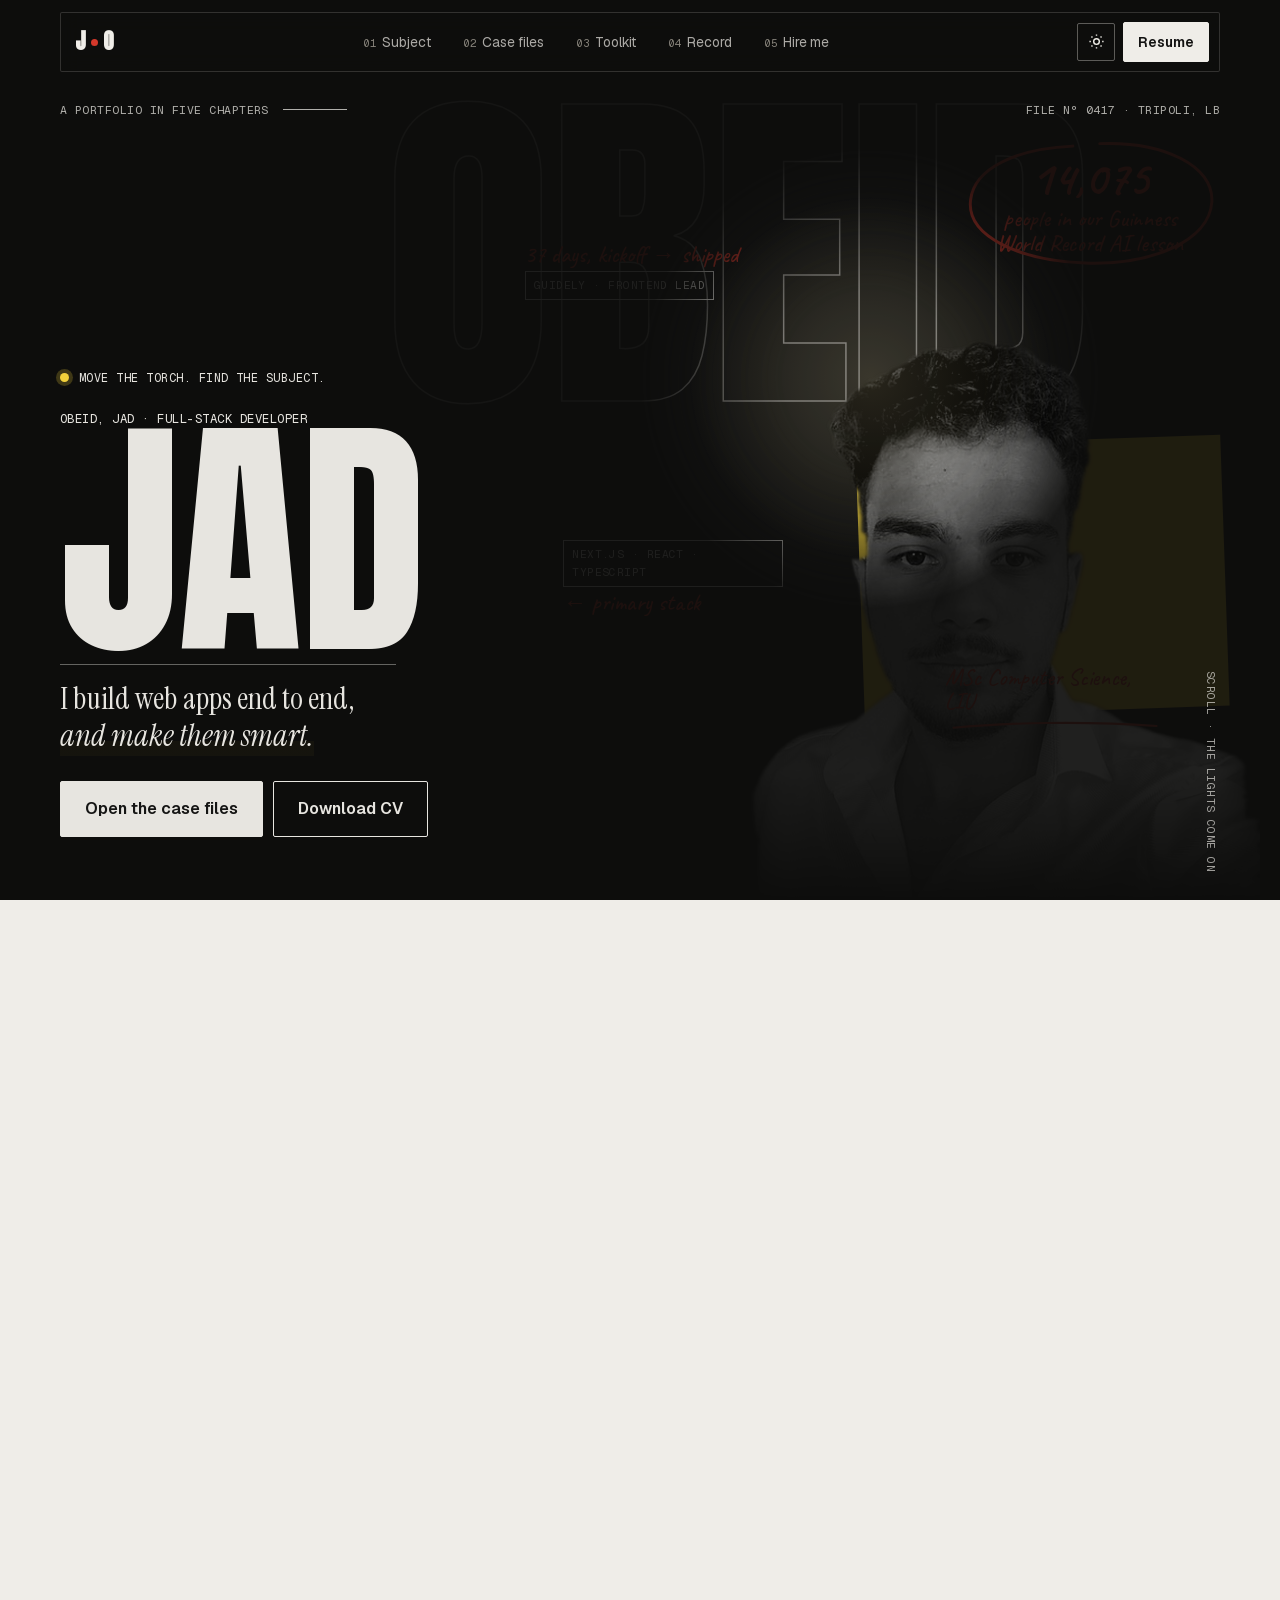
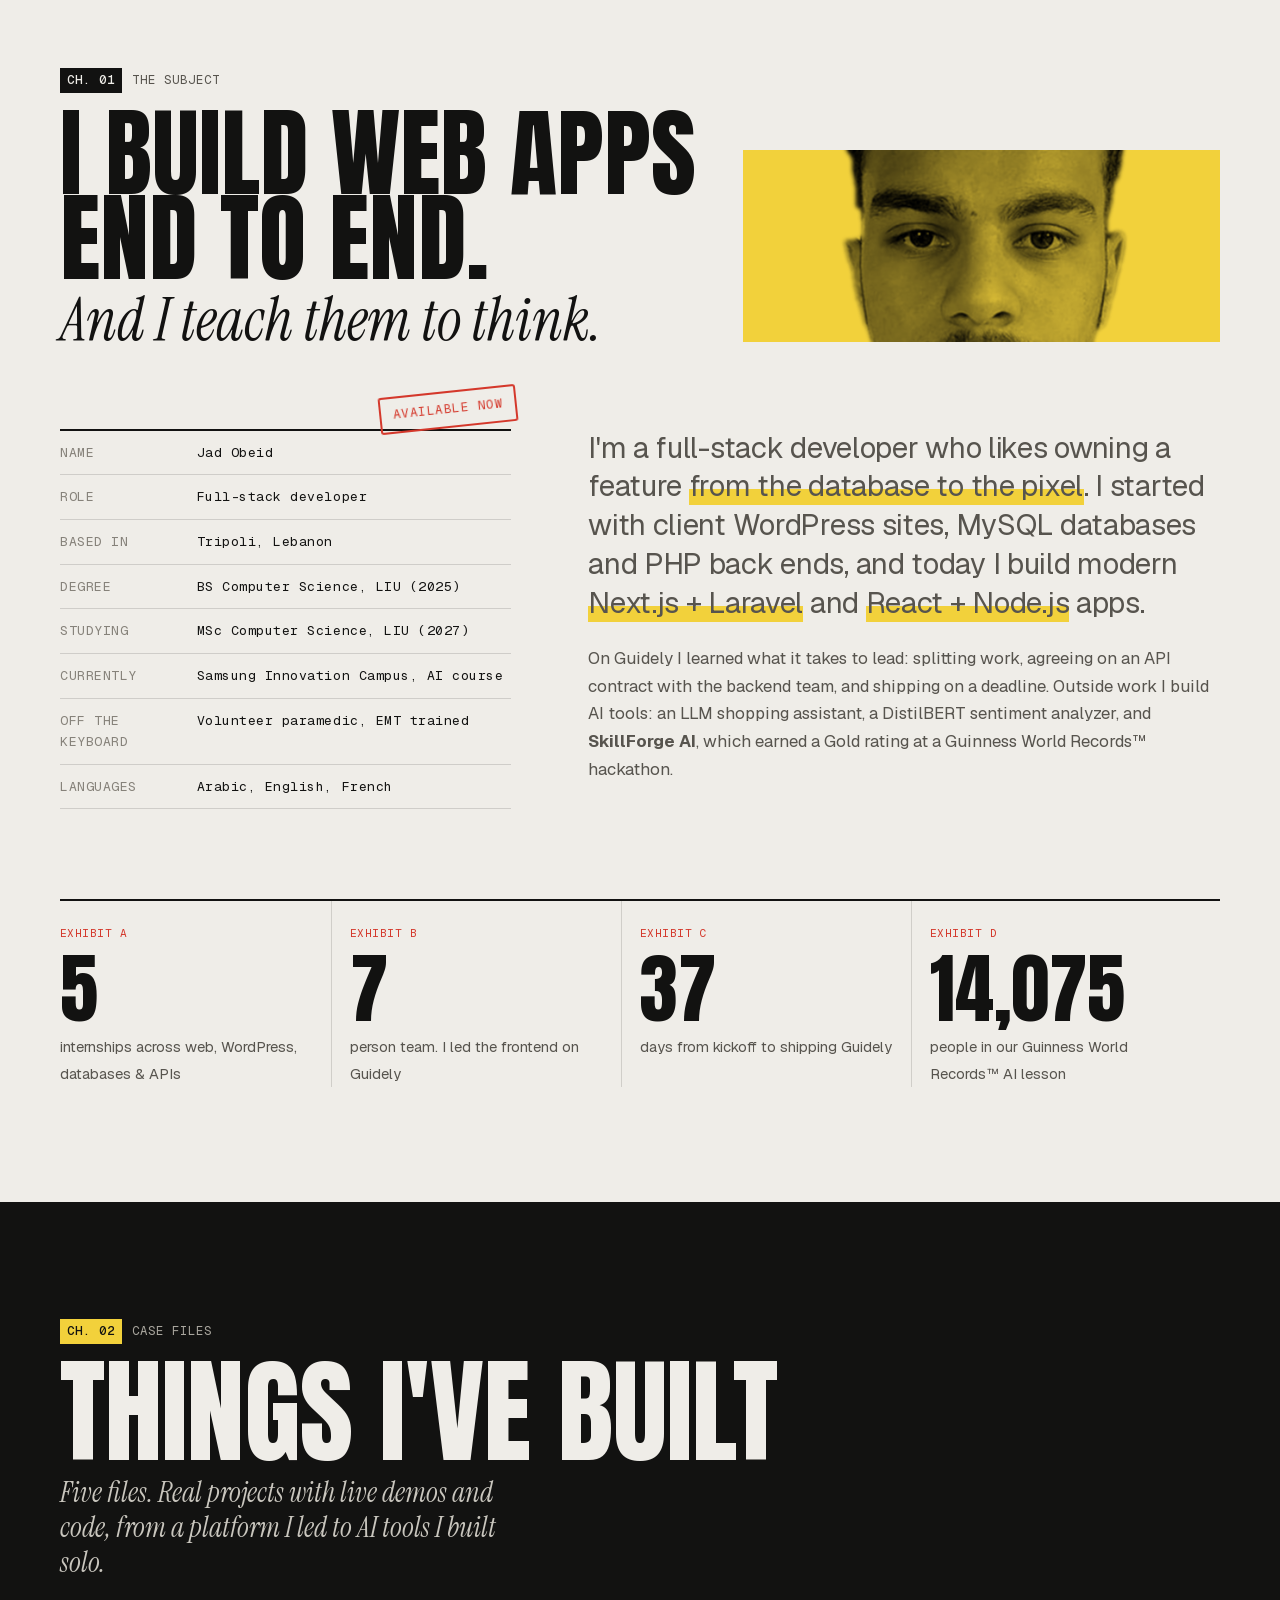
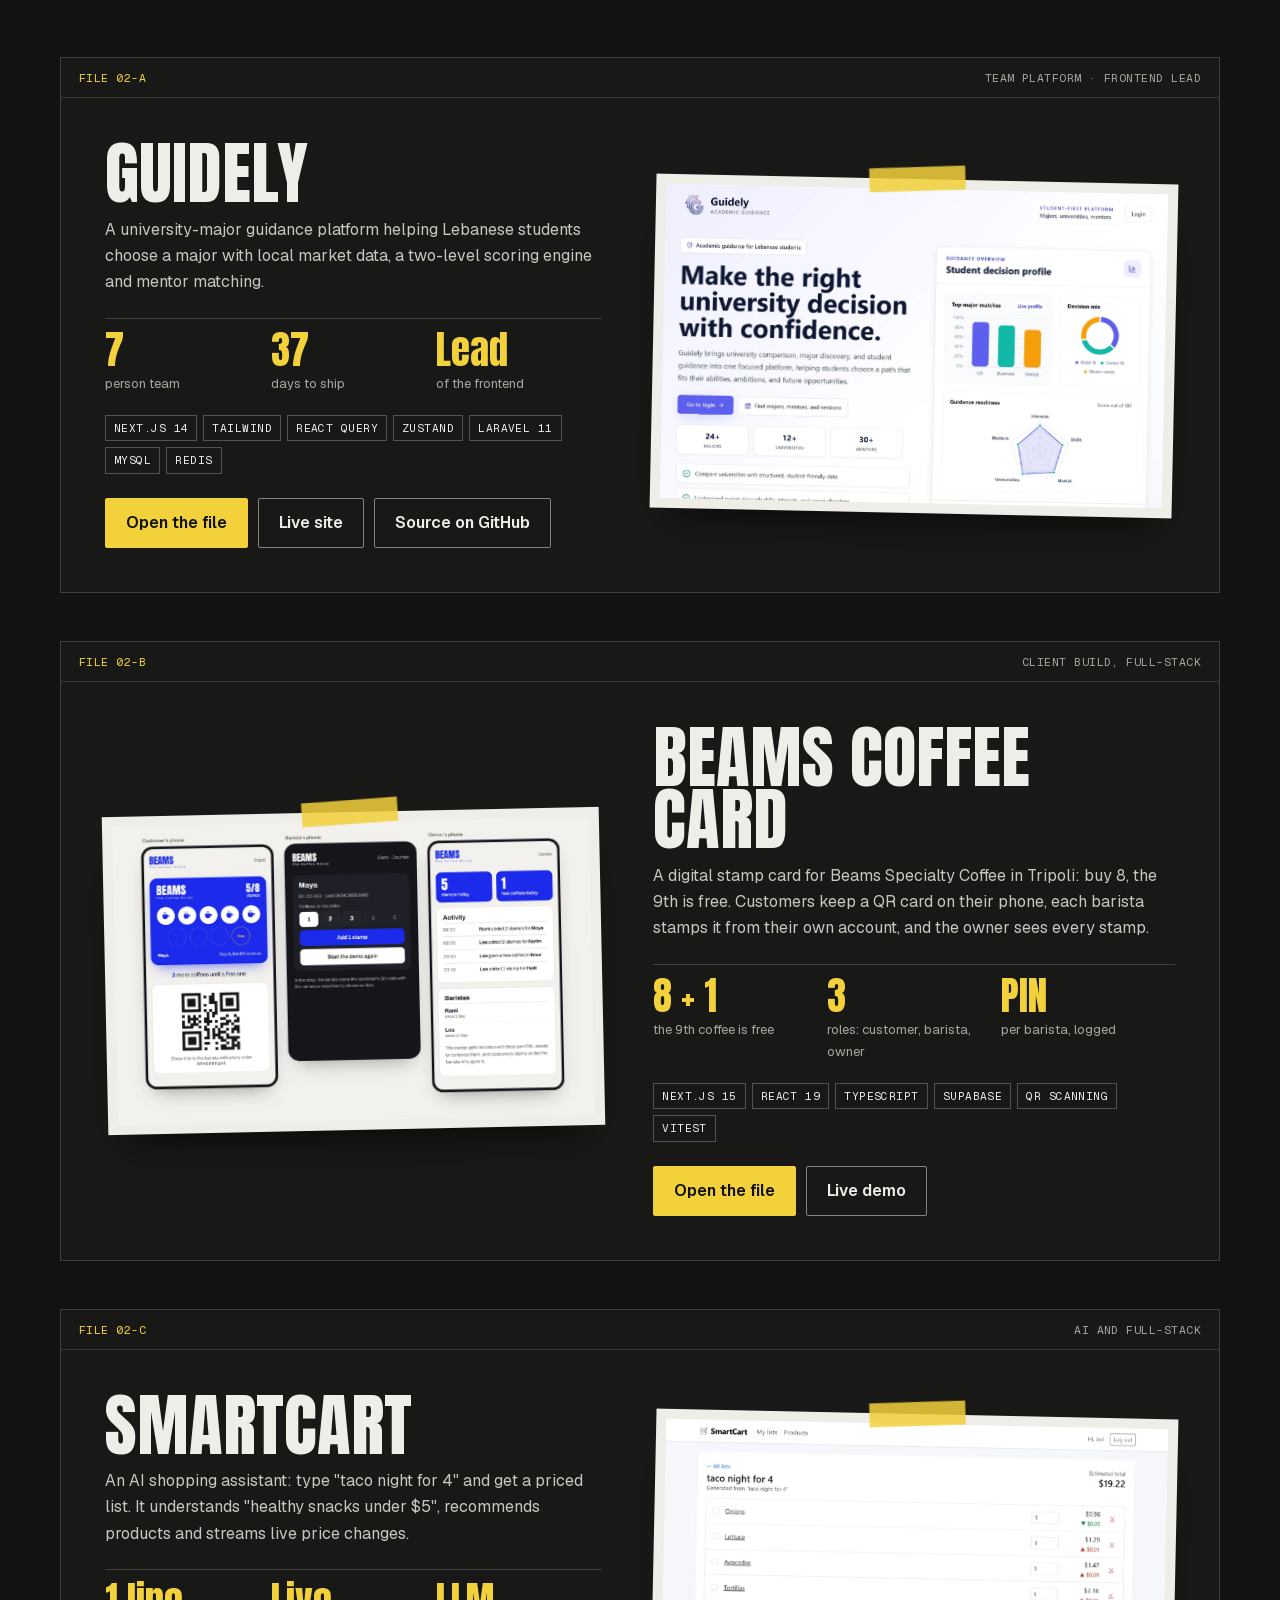
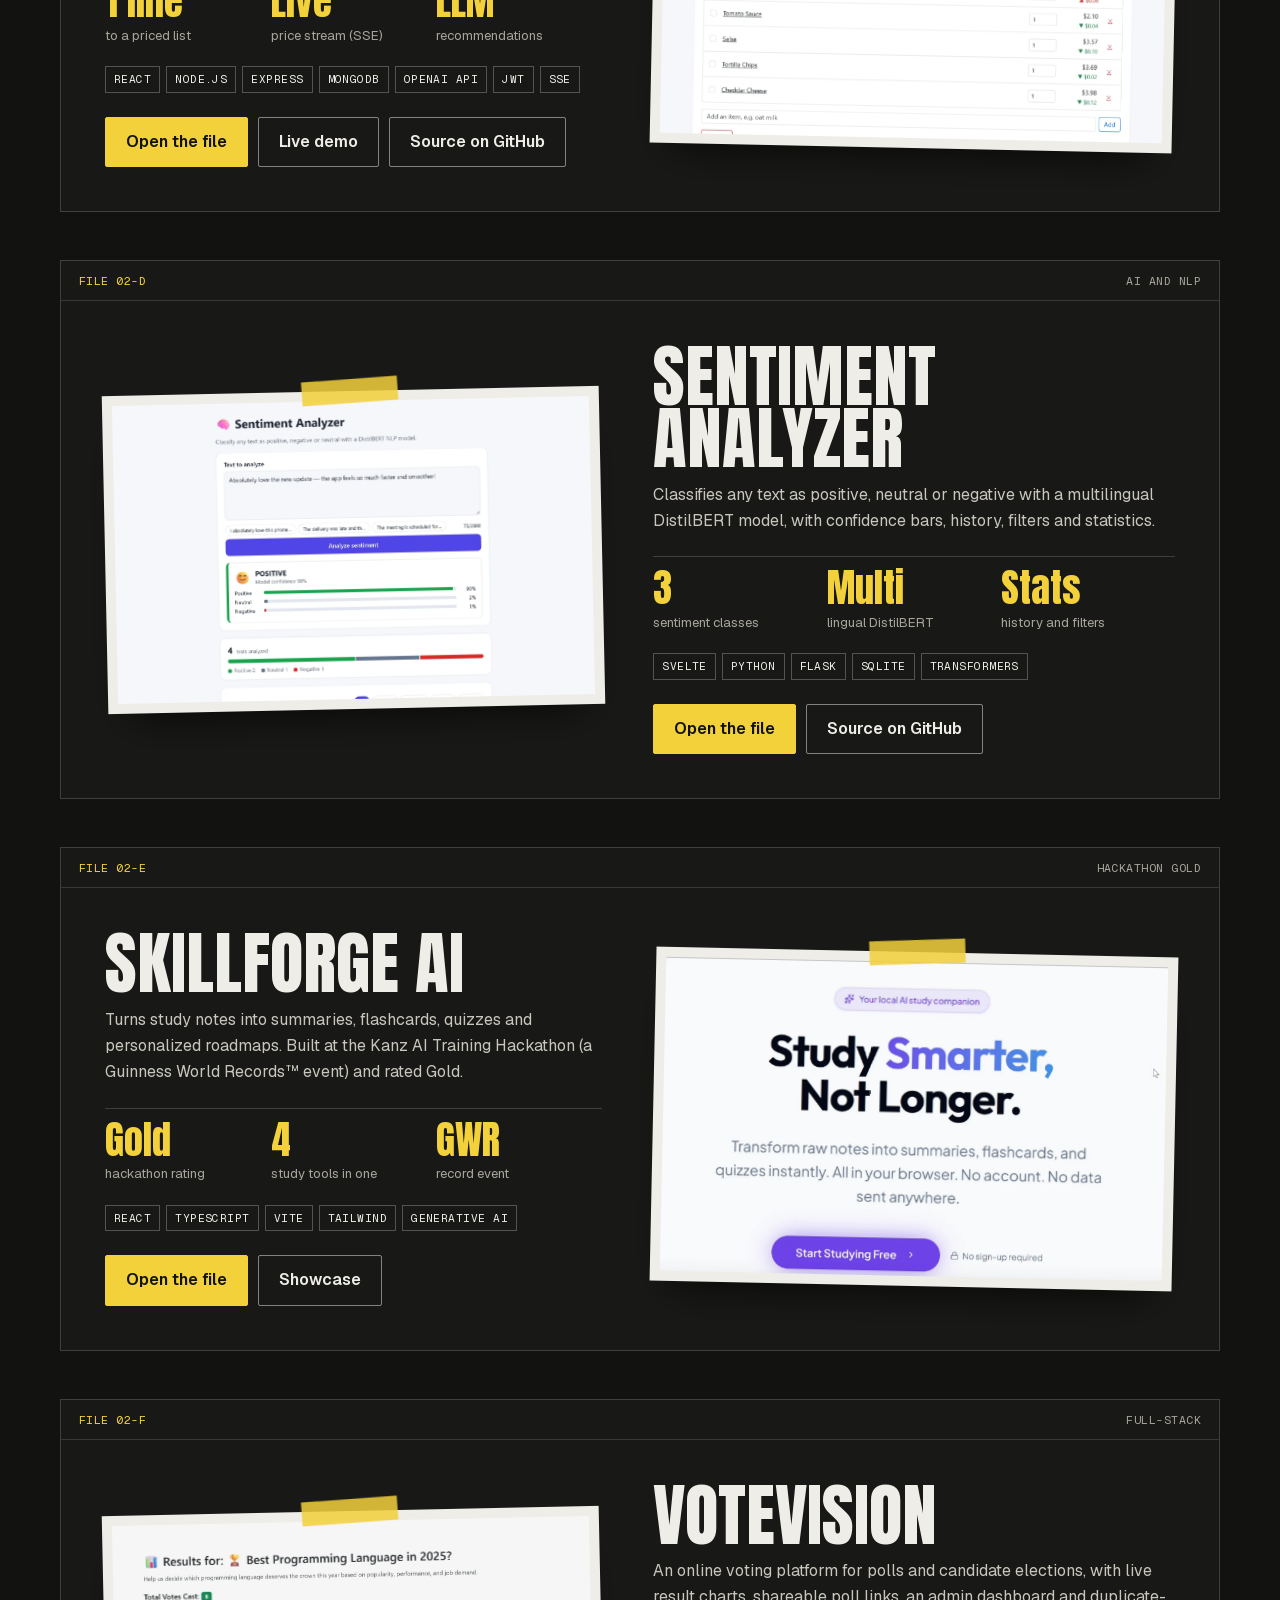
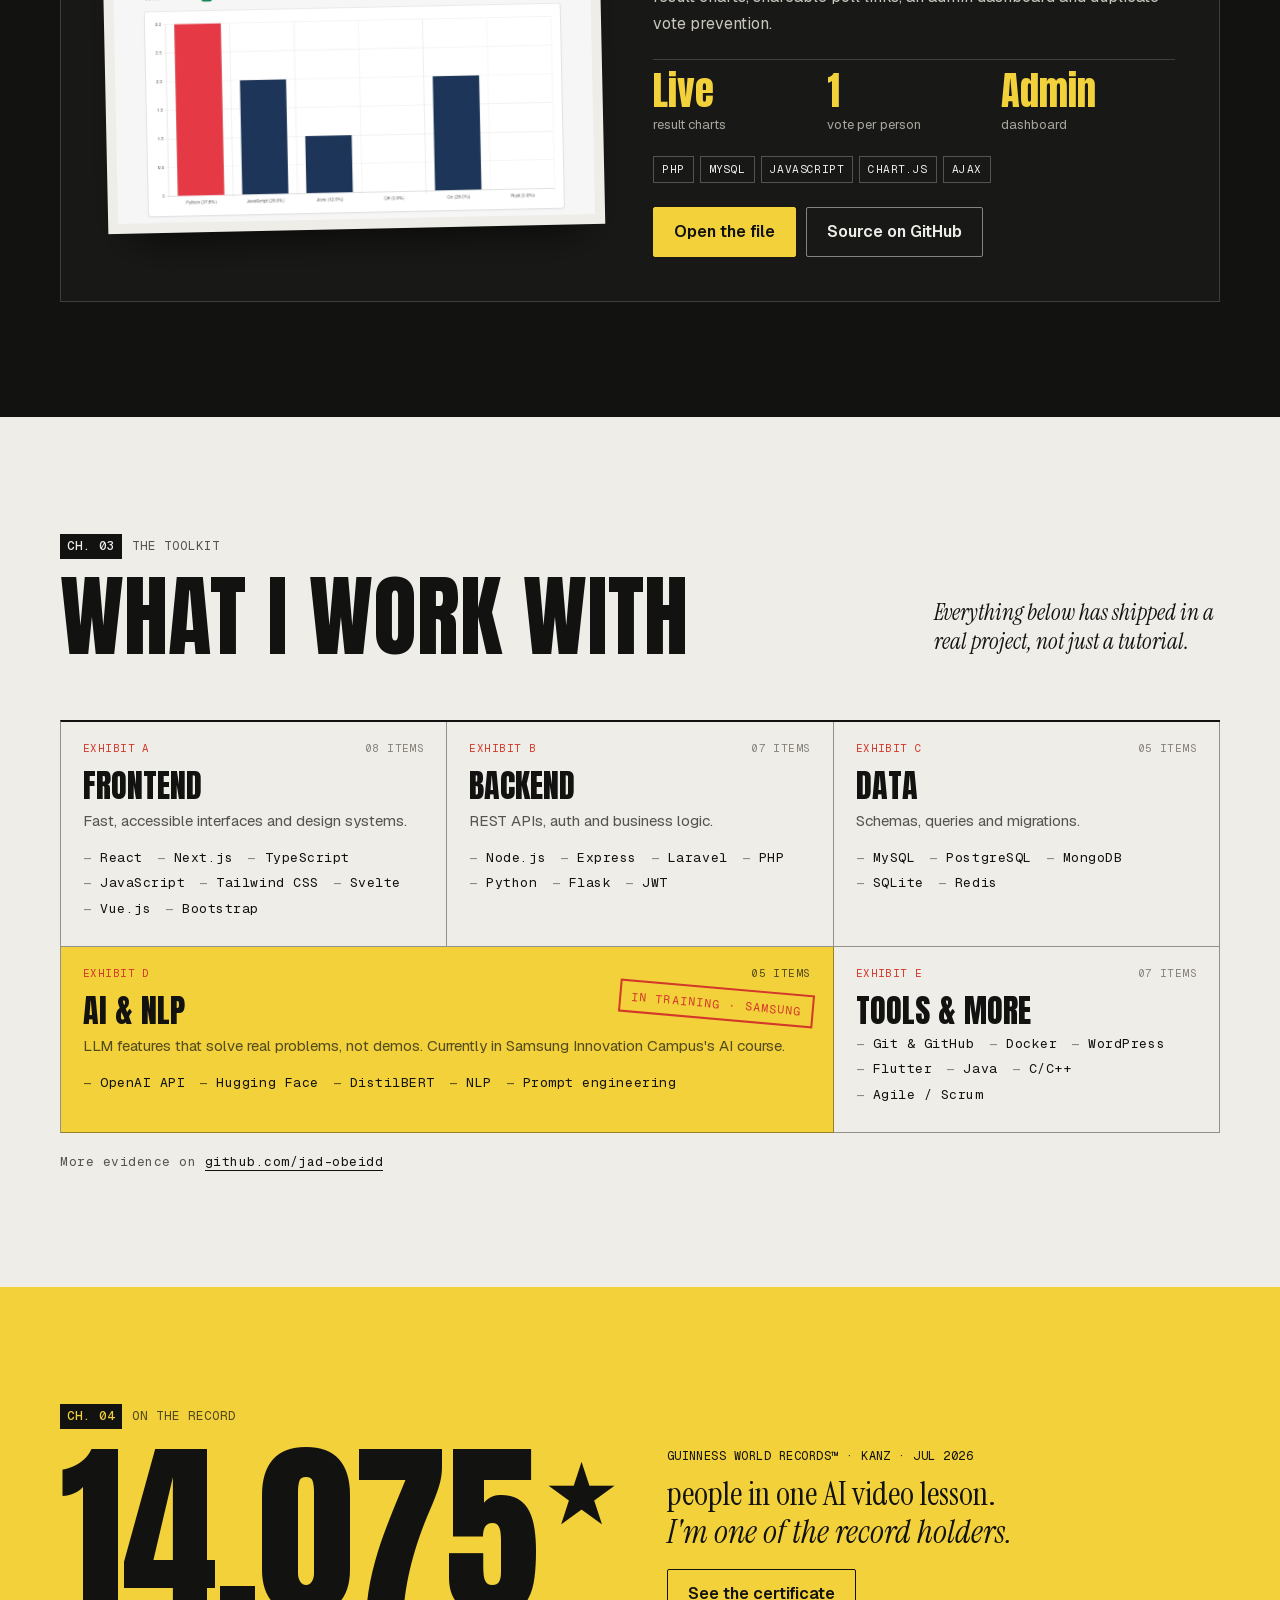
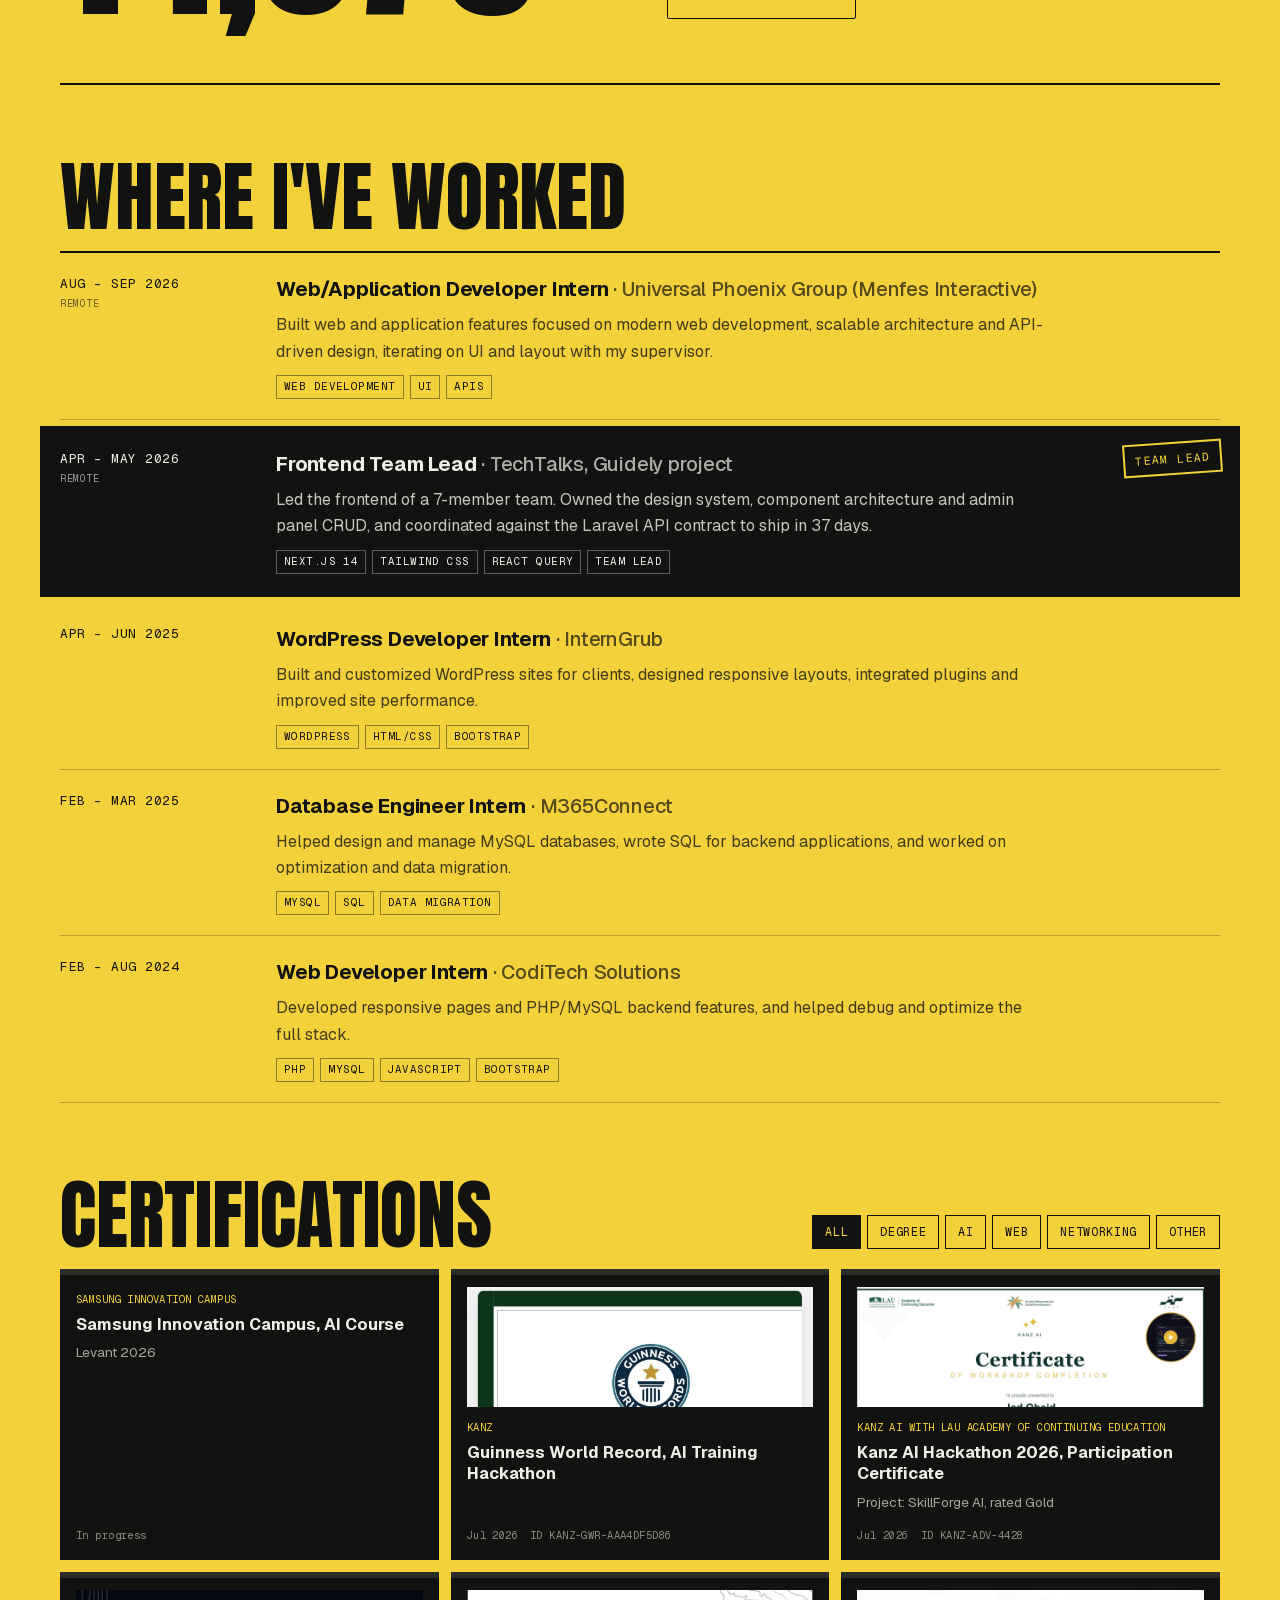
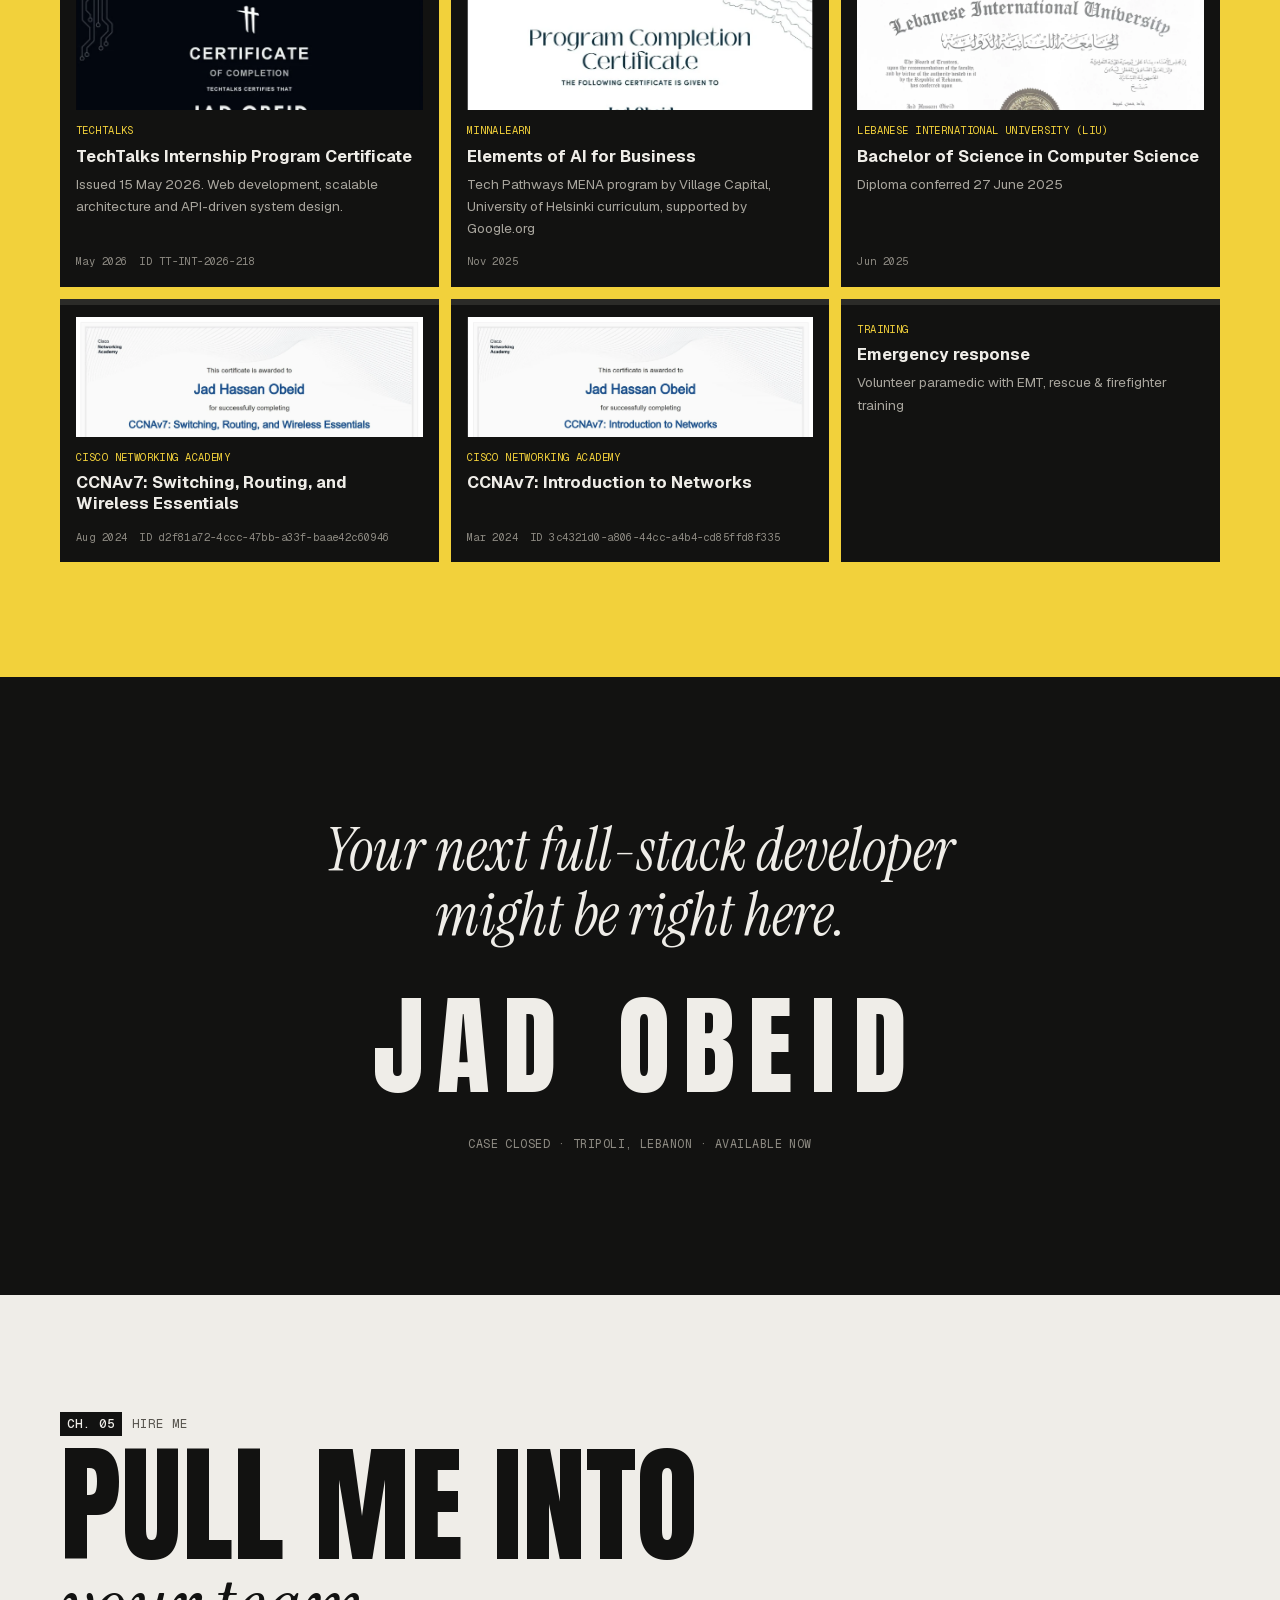
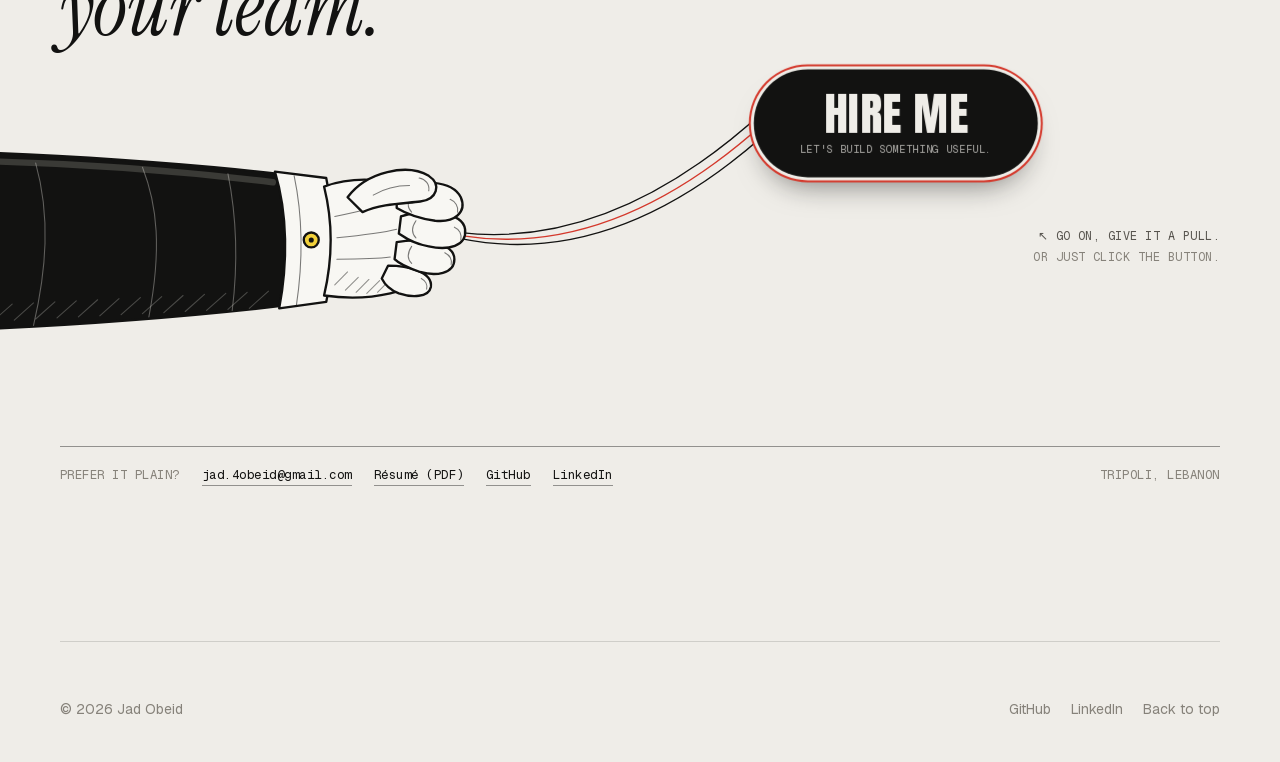
==== commit 7d2d4cf6: "Show Beams Coffee Card second" ====
--- a/index.html
+++ b/index.html
@@ -1 +1 @@
-<!DOCTYPE html><html lang="en" data-theme="light"><head><meta charSet="utf-8"/><meta name="viewport" content="width=device-width, initial-scale=1"/><link rel="preload" href="/_next/static/media/797e433ab948586e-s.p.0r6juujl39pe6.woff2" as="font" crossorigin="" type="font/woff2"/><link rel="preload" href="/_next/static/media/7ebf22b5a21034f8-s.p.3j3877k49yy0l.woff2" as="font" crossorigin="" type="font/woff2"/><link rel="preload" href="/_next/static/media/9e9f04e3c37952ab-s.p.0pan85mumqyf3.woff2" as="font" crossorigin="" type="font/woff2"/><link rel="preload" href="/_next/static/media/a85fe84266768609-s.p.0h6ig86gwutp4.woff2" as="font" crossorigin="" type="font/woff2"/><link rel="preload" href="/_next/static/media/caa3a2e1cccd8315-s.p.0wgildi0cnwt9.woff2" as="font" crossorigin="" type="font/woff2"/><link rel="preload" href="/_next/static/media/e41d5df559864f9e-s.p.1g73gv09-xcb6.woff2" as="font" crossorigin="" type="font/woff2"/><link rel="preload" as="image" href="/assets/jad-cutout.png"/><link rel="stylesheet" href="/_next/static/chunks/3j-5f44utjdcp.css" data-precedence="next"/><link rel="preload" as="script" fetchPriority="low" href="/_next/static/chunks/1ckvzn7sfprko.js"/><script src="/_next/static/chunks/1-nqmp1rl8kqt.js" async=""></script><script src="/_next/static/chunks/2gvu8dyrhibpa.js" async=""></script><script src="/_next/static/chunks/3zo13q3j-3u5e.js" async=""></script><script src="/_next/static/chunks/turbopack-3-ry682tkyiqk.js" async=""></script><script src="/_next/static/chunks/1m7boc07rb7u6.js" async=""></script><script src="/_next/static/chunks/3fet2su78zmkl.js" async=""></script><script src="/_next/static/chunks/2grmeh4c6xwkb.js" async=""></script><script src="/_next/static/chunks/0jdy7xgw9ib0p.js" async=""></script><meta name="theme-color" content="#efede8"/><title>Jad Obeid · Full-Stack Developer</title><meta name="description" content="Jad Obeid – Full-stack developer in Tripoli, Lebanon. Next.js, React, Laravel, Node.js and AI-powered web applications. Available for full-stack and AI developer roles."/><link rel="canonical" href="https://jad-obeidd.github.io/"/><meta property="og:title" content="Jad Obeid · Full-Stack Developer"/><meta property="og:description" content="I build web apps end to end — Next.js, React, Laravel, Node.js — and add AI where it actually helps."/><meta property="og:url" content="https://jad-obeidd.github.io/"/><meta property="og:image" content="https://jad-obeidd.github.io/assets/og-v3.png"/><meta property="og:type" content="website"/><meta name="twitter:card" content="summary_large_image"/><meta name="twitter:title" content="Jad Obeid · Full-Stack Developer"/><meta name="twitter:description" content="I build web apps end to end — Next.js, React, Laravel, Node.js — and add AI where it actually helps."/><meta name="twitter:image" content="https://jad-obeidd.github.io/assets/og-v3.png"/><meta name="next-size-adjust" content=""/><link rel="icon" href="data:image/svg+xml,&lt;svg xmlns=&#x27;http://www.w3.org/2000/svg&#x27; viewBox=&#x27;0 0 100 100&#x27;&gt;&lt;defs&gt;&lt;linearGradient id=&#x27;g&#x27; x1=&#x27;0&#x27; y1=&#x27;0&#x27; x2=&#x27;1&#x27; y2=&#x27;1&#x27;&gt;&lt;stop offset=&#x27;0&#x27; stop-color=&#x27;%23111110&#x27;/&gt;&lt;stop offset=&#x27;1&#x27; stop-color=&#x27;%23111110&#x27;/&gt;&lt;/linearGradient&gt;&lt;/defs&gt;&lt;rect width=&#x27;100&#x27; height=&#x27;100&#x27; rx=&#x27;6&#x27; fill=&#x27;url(%23g)&#x27;/&gt;&lt;text x=&#x27;50&#x27; y=&#x27;66&#x27; font-family=&#x27;Arial&#x27; font-weight=&#x27;800&#x27; font-size=&#x27;44&#x27; fill=&#x27;%23f2d13b&#x27; text-anchor=&#x27;middle&#x27;&gt;JO&lt;/text&gt;&lt;/svg&gt;"/><script>(function(){var d=document.documentElement;try{var s=localStorage.getItem('theme');if(s)d.dataset.theme=s;}catch(e){}if(!matchMedia('(prefers-reduced-motion: reduce)').matches){d.classList.add('anim','motion');setTimeout(function(){if(!d.classList.contains('ready'))d.classList.remove('motion');},4000);try{if(location.pathname==='/'&&!location.hash&&!sessionStorage.getItem('jo-intro-seen')){sessionStorage.setItem('jo-intro-seen','1');d.classList.add('intro');var ev=['pointerdown','keydown','wheel','touchstart'],done=0,end=function(){if(done)return;done=1;ev.forEach(function(e){removeEventListener(e,skip,true)});},skip=function(){d.classList.add('intro-skip');end();setTimeout(function(){d.classList.remove('intro','intro-skip')},180)};ev.forEach(function(e){addEventListener(e,skip,{capture:true,passive:true})});var fin=function(){end();d.classList.remove('intro');removeEventListener('animationend',onEnd,true)},onEnd=function(e){if(e.animationName==='intro-out')fin()};addEventListener('animationend',onEnd,true);setTimeout(fin,2500);}}catch(e){}}})();</script><script type="application/ld+json">{"@context":"https://schema.org","@type":"Person","name":"Jad Obeid","jobTitle":"Full-Stack Developer","url":"https://jad-obeidd.github.io/","image":"https://jad-obeidd.github.io/assets/jad.jpg","email":"mailto:jad.4obeid@gmail.com","address":{"@type":"PostalAddress","addressLocality":"Tripoli","addressCountry":"LB"},"alumniOf":{"@type":"CollegeOrUniversity","name":"Lebanese International University"},"knowsAbout":["React","Next.js","TypeScript","Laravel","Node.js","MySQL","MongoDB","OpenAI API","NLP"],"sameAs":["https://github.com/jad-obeidd","https://www.linkedin.com/in/jad-obeid-dev"]}</script><script src="/_next/static/chunks/0cz1d0mv5g_q7.js" noModule=""></script></head><body class="u8MhCG_variable Yd1Xqa_variable -FipoW_variable AuOkkq_variable X_maza_variable"><div hidden=""><!--$--><!--/$--></div><div class="jo-intro" aria-hidden="true"><svg viewBox="0 0 150 100" width="150" height="100" fill="none"><defs><linearGradient id="jo-stroke" x1="0" y1="0" x2="1" y2="1"><stop offset="0" stop-color="#121211"></stop><stop offset="0.55" stop-color="#d4382b"></stop><stop offset="1" stop-color="#f2d13b"></stop></linearGradient></defs><path class="jo-j" pathLength="1" d="M30 16 H66 M54 16 V64 Q54 84 36 84 Q22 84 18 72"></path><path class="jo-o" pathLength="1" d="M108 16 C128 16 138 32 138 50 C138 68 128 84 108 84 C88 84 78 68 78 50 C78 32 88 16 108 16 Z"></path></svg></div><div class="bg" aria-hidden="true"><div class="bg-grid"></div><div class="blob b1"></div><div class="blob b2"></div><div class="blob b3"></div></div><a class="skip" href="#main">Skip to content</a><div class="cursor-glow" aria-hidden="true"></div><div class="progress" aria-hidden="true"></div><header class="nav"><div class="nav-inner"><a href="#top" class="logo" aria-label="Jad Obeid – home"><span class="logo-jo">J<i aria-hidden="true"></i>O</span></a><nav id="menu" class="menu" aria-label="Main"><a href="#about"><span class="n">0<!-- -->1</span>Subject</a><a href="#work"><span class="n">0<!-- -->2</span>Case files</a><a href="#skills"><span class="n">0<!-- -->3</span>Toolkit</a><a href="#experience"><span class="n">0<!-- -->4</span>Record</a><a href="#contact"><span class="n">0<!-- -->5</span>Hire me</a></nav><div class="nav-actions"><button type="button" class="icon-btn theme-btn" aria-label="Toggle light and dark theme"><svg class="sun" viewBox="0 0 24 24" width="17" height="17" fill="none" stroke="currentColor" stroke-width="2" aria-hidden="true"><circle cx="12" cy="12" r="4"></circle><path d="M12 2v2M12 20v2M4.9 4.9l1.4 1.4M17.7 17.7l1.4 1.4M2 12h2M20 12h2M4.9 19.1l1.4-1.4M17.7 6.3l1.4-1.4"></path></svg><svg class="moon" viewBox="0 0 24 24" width="17" height="17" fill="none" stroke="currentColor" stroke-width="2" aria-hidden="true"><path d="M21 12.8A9 9 0 1 1 11.2 3a7 7 0 0 0 9.8 9.8z"></path></svg></button><a href="/assets/Jad_Obeid_CV.pdf" class="btn sm primary nav-cv" download="">Resume</a><button type="button" class="icon-btn burger" aria-label="Open menu" aria-expanded="false" aria-controls="menu"><span></span><span></span></button></div></div></header><main id="main"><section class="th" id="top" aria-label="Introduction"><div class="th-meta mono"><span>A portfolio in five chapters</span><i aria-hidden="true"></i><span>File Nº 0417 · Tripoli, LB</span></div><div class="th-scene" aria-hidden="true"><span class="th-ghost">OBEID</span><div class="th-photo"><img alt="" width="600" height="600" decoding="async" data-nimg="1" style="color:transparent" src="/assets/jad-cutout.png"/></div><div class="th-note n1"><span class="tag mono">Next.js · React · TypeScript</span><span class="hand">← primary stack</span></div><div class="th-note n2"><svg class="ink th-ring" viewBox="0 0 220 120" aria-hidden="true"><path pathLength="1" d="M118 10c52-2 94 18 92 48-2 32-50 52-104 50C52 106 8 86 12 56 15 30 50 14 96 12"></path></svg><b class="hand big">14,075</b><span class="hand">people in our Guinness World Record AI lesson</span></div><div class="th-note n3"><span class="hand">MSc Computer Science, LIU</span><svg class="ink th-uline" viewBox="0 0 240 16" aria-hidden="true"><path pathLength="1" d="M4 10c60-6 150-8 232-2"></path></svg></div><div class="th-note n4"><span class="hand">37 days, kickoff → shipped</span><span class="tag mono">Guidely · frontend lead</span></div></div><div class="th-dark" aria-hidden="true"></div><div class="th-beam" aria-hidden="true"></div><div class="th-front"><p class="th-hint mono"><span class="dot"></span> <span class="fine">Move the torch. Find the subject.</span><span class="touch">Touch to move the torch.</span></p><p class="th-file mono">Obeid, Jad · Full-stack developer</p><h1 class="th-name">Jad<span class="sr-only"> Obeid</span></h1><p class="th-line">I build web apps end to end, <em>and make them smart.</em></p><div class="th-cta"><a href="#work" class="btn primary lg">Open the case files</a><a href="/assets/Jad_Obeid_CV.pdf" class="btn lg" download="">Download CV</a></div></div><p class="th-scroll mono" aria-hidden="true">Scroll · the lights come on</p></section><section id="about" class="sj wrap" aria-labelledby="about-title"><p class="chapter-tag" data-reveal="true"><b>Ch. 01</b> The subject</p><div class="sj-top"><h2 id="about-title" class="sj-title" data-reveal="true"><span class="d">I build web apps end to end.</span><span class="s">And I teach them to think.</span></h2><div class="sj-eyes" data-reveal="left" aria-hidden="true"><img alt="" loading="lazy" width="600" height="600" decoding="async" data-nimg="1" style="color:transparent" src="/assets/jad-cutout.png"/></div></div><div class="sj-body"><dl class="sj-profile mono" data-reveal="true"><div class="sj-stamp" aria-hidden="true">Available now</div><div><dt>Name</dt><dd>Jad Obeid</dd></div><div><dt>Role</dt><dd>Full-stack developer</dd></div><div><dt>Based in</dt><dd>Tripoli, Lebanon</dd></div><div><dt>Degree</dt><dd>BS Computer Science, LIU (2025)</dd></div><div><dt>Studying</dt><dd>MSc Computer Science, LIU (2027)</dd></div><div><dt>Currently</dt><dd>Samsung Innovation Campus, AI course</dd></div><div><dt>Off the keyboard</dt><dd>Volunteer paramedic, EMT trained</dd></div><div><dt>Languages</dt><dd>Arabic, English, French</dd></div></dl><div class="sj-story" data-reveal="true"><p class="lede"><span>I&#x27;m a full-stack developer who likes owning a feature </span><mark>from the database to the pixel</mark><span>. I started with client WordPress sites, MySQL databases and PHP back ends, and today I build modern </span><mark>Next.js + Laravel</mark><span> and </span><mark>React + Node.js</mark><span> apps.</span></p><p>On Guidely I learned what it takes to lead: splitting work, agreeing on an API contract with the backend team, and shipping on a deadline. Outside work I build AI tools: an LLM shopping assistant, a DistilBERT sentiment analyzer, and <strong>SkillForge AI</strong>, which earned a Gold rating at a Guinness World Records™ hackathon.</p></div></div><ul class="sj-evidence" aria-label="Key numbers"><li data-reveal="true"><span class="ex mono">Exhibit <!-- -->A</span><strong>5</strong><span class="lbl">internships across web, WordPress, databases &amp; APIs</span></li><li data-reveal="true"><span class="ex mono">Exhibit <!-- -->B</span><strong>7</strong><span class="lbl">person team. I led the frontend on Guidely</span></li><li data-reveal="true"><span class="ex mono">Exhibit <!-- -->C</span><strong>37</strong><span class="lbl">days from kickoff to shipping Guidely</span></li><li data-reveal="true"><span class="ex mono">Exhibit <!-- -->D</span><strong>14,075</strong><span class="lbl">people in our Guinness World Records™ AI lesson</span></li></ul></section><section id="work" class="cf" aria-labelledby="work-title"><div class="wrap"><p class="chapter-tag inv" data-reveal="true"><b>Ch. 02</b> Case files</p><h2 id="work-title" class="cf-title" data-reveal="true">Things I&#x27;ve built</h2><p class="cf-sub" data-reveal="true">Five files. Real projects with live demos and code, from a platform I led to AI tools I built solo.</p><div class="cf-list"><article class="cf-file" data-reveal="true"><header class="cf-bar mono"><span>File 02-<!-- -->A</span><span>Team platform · Frontend lead</span></header><div class="cf-grid"><div class="cf-copy"><h3>Guidely</h3><p>A university-major guidance platform helping Lebanese students choose a major with local market data, a two-level scoring engine and mentor matching.</p><dl class="cf-facts"><div><dt>7</dt><dd>person team</dd></div><div><dt>37</dt><dd>days to ship</dd></div><div><dt>Lead</dt><dd>of the frontend</dd></div></dl><ul class="cf-tags mono" aria-label="Built with"><li>Next.js 14</li><li>Tailwind</li><li>React Query</li><li>Zustand</li><li>Laravel 11</li><li>MySQL</li><li>Redis</li></ul><div class="cf-actions"><a class="btn hi" href="/work/guidely/">Open the file</a><a href="https://guidely-six.vercel.app" class="btn ghost" target="_blank" rel="noopener">Live site</a><a href="https://github.com/hadi-chebbo/Guidely" class="btn ghost" target="_blank" rel="noopener">Source on GitHub</a></div></div><figure class="cf-shot"><i class="tape" aria-hidden="true"></i><img alt="Guidely landing page showing major matches, decision mix chart and guidance readiness radar" loading="lazy" width="1200" height="750" decoding="async" data-nimg="1" style="color:transparent" src="/assets/projects/guidely.webp"/></figure></div></article><article class="cf-file flip" data-reveal="true"><header class="cf-bar mono"><span>File 02-<!-- -->B</span><span>AI and full-stack</span></header><div class="cf-grid"><div class="cf-copy"><h3>SmartCart</h3><p>An AI shopping assistant: type &quot;taco night for 4&quot; and get a priced list. It understands &quot;healthy snacks under $5&quot;, recommends products and streams live price changes.</p><dl class="cf-facts"><div><dt>1 line</dt><dd>to a priced list</dd></div><div><dt>Live</dt><dd>price stream (SSE)</dd></div><div><dt>LLM</dt><dd>recommendations</dd></div></dl><ul class="cf-tags mono" aria-label="Built with"><li>React</li><li>Node.js</li><li>Express</li><li>MongoDB</li><li>OpenAI API</li><li>JWT</li><li>SSE</li></ul><div class="cf-actions"><a class="btn hi" href="/work/smartcart/">Open the file</a><a href="/smartcart/" class="btn ghost">Live demo</a><a href="https://github.com/jad-obeidd/smartcart" class="btn ghost" target="_blank" rel="noopener">Source on GitHub</a></div></div><figure class="cf-shot"><i class="tape" aria-hidden="true"></i><img alt="SmartCart shopping list generated from &#x27;taco night for 4&#x27; with live price changes" loading="lazy" width="1200" height="750" decoding="async" data-nimg="1" style="color:transparent" src="/assets/projects/smartcart.webp"/></figure></div></article><article class="cf-file" data-reveal="true"><header class="cf-bar mono"><span>File 02-<!-- -->C</span><span>Client build, full-stack</span></header><div class="cf-grid"><div class="cf-copy"><h3>Beams Coffee Card</h3><p>A digital stamp card for Beams Specialty Coffee in Tripoli: buy 8, the 9th is free. Customers keep a QR card on their phone, each barista stamps it from their own account, and the owner sees every stamp.</p><dl class="cf-facts"><div><dt>8 + 1</dt><dd>the 9th coffee is free</dd></div><div><dt>3</dt><dd>roles: customer, barista, owner</dd></div><div><dt>PIN</dt><dd>per barista, logged</dd></div></dl><ul class="cf-tags mono" aria-label="Built with"><li>Next.js 15</li><li>React 19</li><li>TypeScript</li><li>Supabase</li><li>QR scanning</li><li>Vitest</li></ul><div class="cf-actions"><a class="btn hi" href="/work/beams-coffee-card/">Open the file</a><a href="https://beams-card-demo.vercel.app/demo" class="btn ghost" target="_blank" rel="noopener">Live demo</a></div></div><figure class="cf-shot"><i class="tape" aria-hidden="true"></i><img alt="Beams coffee card demo: the customer&#x27;s stamp card, the barista&#x27;s counter screen and the owner&#x27;s activity log side by side" loading="lazy" width="1200" height="750" decoding="async" data-nimg="1" style="color:transparent" src="/assets/projects/beams.webp"/></figure></div></article><article class="cf-file flip" data-reveal="true"><header class="cf-bar mono"><span>File 02-<!-- -->D</span><span>AI and NLP</span></header><div class="cf-grid"><div class="cf-copy"><h3>Sentiment Analyzer</h3><p>Classifies any text as positive, neutral or negative with a multilingual DistilBERT model, with confidence bars, history, filters and statistics.</p><dl class="cf-facts"><div><dt>3</dt><dd>sentiment classes</dd></div><div><dt>Multi</dt><dd>lingual DistilBERT</dd></div><div><dt>Stats</dt><dd>history and filters</dd></div></dl><ul class="cf-tags mono" aria-label="Built with"><li>Svelte</li><li>Python</li><li>Flask</li><li>SQLite</li><li>Transformers</li></ul><div class="cf-actions"><a class="btn hi" href="/work/sentiment-analyzer/">Open the file</a><a href="https://github.com/jad-obeidd/sentiment-analyzer" class="btn ghost" target="_blank" rel="noopener">Source on GitHub</a></div></div><figure class="cf-shot"><i class="tape" aria-hidden="true"></i><img alt="Sentiment Analyzer classifying a review as positive with 98% confidence" loading="lazy" width="1200" height="750" decoding="async" data-nimg="1" style="color:transparent" src="/assets/projects/sentiment.webp"/></figure></div></article><article class="cf-file" data-reveal="true"><header class="cf-bar mono"><span>File 02-<!-- -->E</span><span>Hackathon Gold</span></header><div class="cf-grid"><div class="cf-copy"><h3>SkillForge AI</h3><p>Turns study notes into summaries, flashcards, quizzes and personalized roadmaps. Built at the Kanz AI Training Hackathon (a Guinness World Records™ event) and rated Gold.</p><dl class="cf-facts"><div><dt>Gold</dt><dd>hackathon rating</dd></div><div><dt>4</dt><dd>study tools in one</dd></div><div><dt>GWR</dt><dd>record event</dd></div></dl><ul class="cf-tags mono" aria-label="Built with"><li>React</li><li>TypeScript</li><li>Vite</li><li>Tailwind</li><li>Generative AI</li></ul><div class="cf-actions"><a class="btn hi" href="/work/skillforge-ai/">Open the file</a><a href="https://try.ka.nz/ai/jadobeid" class="btn ghost" target="_blank" rel="noopener">Showcase</a></div></div><figure class="cf-shot"><i class="tape" aria-hidden="true"></i><img alt="SkillForge AI landing page: Study Smarter, Not Longer" loading="lazy" width="1200" height="750" decoding="async" data-nimg="1" style="color:transparent" src="/assets/projects/skillforge.webp"/></figure></div></article><article class="cf-file flip" data-reveal="true"><header class="cf-bar mono"><span>File 02-<!-- -->F</span><span>Full-stack</span></header><div class="cf-grid"><div class="cf-copy"><h3>VoteVision</h3><p>An online voting platform for polls and candidate elections, with live result charts, shareable poll links, an admin dashboard and duplicate-vote prevention.</p><dl class="cf-facts"><div><dt>Live</dt><dd>result charts</dd></div><div><dt>1</dt><dd>vote per person</dd></div><div><dt>Admin</dt><dd>dashboard</dd></div></dl><ul class="cf-tags mono" aria-label="Built with"><li>PHP</li><li>MySQL</li><li>JavaScript</li><li>Chart.js</li><li>AJAX</li></ul><div class="cf-actions"><a class="btn hi" href="/work/votevision/">Open the file</a><a href="https://github.com/jad-obeidd/VoteVision" class="btn ghost" target="_blank" rel="noopener">Source on GitHub</a></div></div><figure class="cf-shot"><i class="tape" aria-hidden="true"></i><img alt="VoteVision live poll results chart for best programming language" loading="lazy" width="1200" height="750" decoding="async" data-nimg="1" style="color:transparent" src="/assets/projects/votevision.webp"/></figure></div></article></div></div></section><section id="skills" class="tk wrap" aria-labelledby="skills-title"><p class="chapter-tag" data-reveal="true"><b>Ch. 03</b> The toolkit</p><div class="tk-head"><h2 id="skills-title" class="tk-title" data-reveal="true">What I work with</h2><p class="tk-sub" data-reveal="true">Everything below has shipped in a real project, not just a tutorial.</p></div><div class="tk-grid"><article class="tk-ex" data-reveal="true"><header class="mono"><span>Exhibit <!-- -->A</span><span>08<!-- --> items</span></header><h3>Frontend</h3><p>Fast, accessible interfaces and design systems.</p><ul class="mono"><li>React</li><li>Next.js</li><li>TypeScript</li><li>JavaScript</li><li>Tailwind CSS</li><li>Svelte</li><li>Vue.js</li><li>Bootstrap</li></ul></article><article class="tk-ex" data-reveal="true"><header class="mono"><span>Exhibit <!-- -->B</span><span>07<!-- --> items</span></header><h3>Backend</h3><p>REST APIs, auth and business logic.</p><ul class="mono"><li>Node.js</li><li>Express</li><li>Laravel</li><li>PHP</li><li>Python</li><li>Flask</li><li>JWT</li></ul></article><article class="tk-ex" data-reveal="true"><header class="mono"><span>Exhibit <!-- -->C</span><span>05<!-- --> items</span></header><h3>Data</h3><p>Schemas, queries and migrations.</p><ul class="mono"><li>MySQL</li><li>PostgreSQL</li><li>MongoDB</li><li>SQLite</li><li>Redis</li></ul></article><article class="tk-ex ai" data-reveal="true"><header class="mono"><span>Exhibit <!-- -->D</span><span>05<!-- --> items</span></header><h3>AI &amp; NLP</h3><p>LLM features that solve real problems, not demos. Currently in Samsung Innovation Campus&#x27;s AI course.</p><ul class="mono"><li>OpenAI API</li><li>Hugging Face</li><li>DistilBERT</li><li>NLP</li><li>Prompt engineering</li></ul><span class="tk-stamp mono" aria-hidden="true">In training · Samsung</span></article><article class="tk-ex" data-reveal="true"><header class="mono"><span>Exhibit <!-- -->E</span><span>07<!-- --> items</span></header><h3>Tools &amp; more</h3><ul class="mono"><li>Git &amp; GitHub</li><li>Docker</li><li>WordPress</li><li>Flutter</li><li>Java</li><li>C/C++</li><li>Agile / Scrum</li></ul></article></div><p class="tk-more mono" data-reveal="true">More evidence on<!-- --> <a href="https://github.com/jad-obeidd" target="_blank" rel="noopener">github.com/jad-obeidd</a></p></section><section id="experience" class="rc" aria-labelledby="experience-title"><div class="wrap"><p class="chapter-tag" data-reveal="true"><b>Ch. 04</b> On the record</p><div class="rc-gwr" id="guinness" data-reveal="true"><strong class="rc-num">14,075<span aria-hidden="true">★</span></strong><div class="rc-gwr-copy"><p class="mono">Guinness World Records™ · Kanz · Jul 2026</p><p class="big">people in one AI video lesson. <em>I&#x27;m one of the record holders.</em></p><a class="btn" href="/assets/certificates/guinness-record.webp" target="_blank" rel="noopener">See the certificate</a></div></div><h2 id="experience-title" class="rc-title" data-reveal="true">Where I&#x27;ve worked</h2><ol class="rc-jobs"><li data-reveal="true"><span class="when mono">Aug – Sep 2026<small>Remote</small></span><div class="what"><h3>Web/Application Developer Intern<!-- --> <span>· <!-- -->Universal Phoenix Group (Menfes Interactive)</span></h3><p>Built web and application features focused on modern web development, scalable architecture and API-driven design, iterating on UI and layout with my supervisor.</p><ul class="mono"><li>Web development</li><li>UI</li><li>APIs</li></ul></div></li><li class="hl" data-reveal="true"><span class="when mono">Apr – May 2026<small>Remote</small></span><div class="what"><h3>Frontend Team Lead<!-- --> <span>· <!-- -->TechTalks, Guidely project</span></h3><p>Led the frontend of a 7-member team. Owned the design system, component architecture and admin panel CRUD, and coordinated against the Laravel API contract to ship in 37 days.</p><ul class="mono"><li>Next.js 14</li><li>Tailwind CSS</li><li>React Query</li><li>Team lead</li></ul></div><span class="rc-stamp mono" aria-hidden="true">Team lead</span></li><li data-reveal="true"><span class="when mono">Apr – Jun 2025</span><div class="what"><h3>WordPress Developer Intern<!-- --> <span>· <!-- -->InternGrub</span></h3><p>Built and customized WordPress sites for clients, designed responsive layouts, integrated plugins and improved site performance.</p><ul class="mono"><li>WordPress</li><li>HTML/CSS</li><li>Bootstrap</li></ul></div></li><li data-reveal="true"><span class="when mono">Feb – Mar 2025</span><div class="what"><h3>Database Engineer Intern<!-- --> <span>· <!-- -->M365Connect</span></h3><p>Helped design and manage MySQL databases, wrote SQL for backend applications, and worked on optimization and data migration.</p><ul class="mono"><li>MySQL</li><li>SQL</li><li>Data migration</li></ul></div></li><li data-reveal="true"><span class="when mono">Feb – Aug 2024</span><div class="what"><h3>Web Developer Intern<!-- --> <span>· <!-- -->CodiTech Solutions</span></h3><p>Developed responsive pages and PHP/MySQL backend features, and helped debug and optimize the full stack.</p><ul class="mono"><li>PHP</li><li>MySQL</li><li>JavaScript</li><li>Bootstrap</li></ul></div></li></ol><div class="rc-certs" id="certifications"><div class="rc-certs-head" data-reveal="true"><h2 class="rc-title">Certifications</h2><div class="rc-tabs mono" role="tablist" aria-label="Filter certificates"><button type="button" role="tab" aria-selected="true" class="on">All</button><button type="button" role="tab" aria-selected="false">Degree</button><button type="button" role="tab" aria-selected="false">AI</button><button type="button" role="tab" aria-selected="false">Web</button><button type="button" role="tab" aria-selected="false">Networking</button><button type="button" role="tab" aria-selected="false">Other</button></div></div><ul class="rc-grid"><li><div class="rc-tile"><span class="issuer mono">Samsung Innovation Campus</span><b>Samsung Innovation Campus, AI Course</b><span class="detail">Levant 2026</span><span class="meta mono"><span>In progress</span></span></div></li><li><a class="rc-tile" href="/assets/certificates/guinness-record.webp" target="_blank" rel="noopener"><span class="thumb"><img alt="Guinness World Records certificate naming Jad Obeid as a record holder for the most participants in an AI video lesson" loading="lazy" width="1120" height="1600" decoding="async" data-nimg="1" style="color:transparent" src="/assets/certificates/guinness-record.webp"/></span><span class="issuer mono">Kanz</span><b>Guinness World Record, AI Training Hackathon</b><span class="meta mono"><span>Jul 2026</span><span>ID <!-- -->KANZ-GWR-AAA4DF5D86</span></span></a></li><li><a class="rc-tile" href="/assets/certificates/kanz-hackathon.webp" target="_blank" rel="noopener"><span class="thumb"><img alt="Kanz AI certificate of workshop completion with LAU Academy of Continuing Education, awarded to Jad Obeid, certificate ID KANZ-ADV-4428" loading="lazy" width="1600" height="1143" decoding="async" data-nimg="1" style="color:transparent" src="/assets/certificates/kanz-hackathon.webp"/></span><span class="issuer mono">Kanz AI with LAU Academy of Continuing Education</span><b>Kanz AI Hackathon 2026, Participation Certificate</b><span class="detail">Project: SkillForge AI, rated Gold</span><span class="meta mono"><span>Jul 2026</span><span>ID <!-- -->KANZ-ADV-4428</span></span></a></li><li><a class="rc-tile" href="/assets/certificates/techtalks-internship.webp" target="_blank" rel="noopener"><span class="thumb"><img alt="TechTalks certificate of completion for the internship program, awarded to Jad Obeid, issued 15 May 2026" loading="lazy" width="728" height="516" decoding="async" data-nimg="1" style="color:transparent" src="/assets/certificates/techtalks-internship.webp"/></span><span class="issuer mono">TechTalks</span><b>TechTalks Internship Program Certificate</b><span class="detail">Issued 15 May 2026. Web development, scalable architecture and API-driven system design.</span><span class="meta mono"><span>May 2026</span><span>ID <!-- -->TT-INT-2026-218</span></span></a></li><li><a class="rc-tile" href="/assets/certificates/elements-of-ai.webp" target="_blank" rel="noopener"><span class="thumb"><img alt="Program completion certificate for the Elements of AI course in the Tech Pathways MENA program, awarded to Jad Obeid" loading="lazy" width="736" height="566" decoding="async" data-nimg="1" style="color:transparent" src="/assets/certificates/elements-of-ai.webp"/></span><span class="issuer mono">MinnaLearn</span><b>Elements of AI for Business</b><span class="detail">Tech Pathways MENA program by Village Capital, University of Helsinki curriculum, supported by Google.org</span><span class="meta mono"><span>Nov 2025</span></span></a></li><li><a class="rc-tile" href="/assets/certificates/liu-bachelor.webp" target="_blank" rel="noopener"><span class="thumb"><img alt="Lebanese International University diploma conferring the degree of Bachelor of Science in Computer Science on Jad Hassan Obeid, 27 June 2025" loading="lazy" width="1600" height="1114" decoding="async" data-nimg="1" style="color:transparent" src="/assets/certificates/liu-bachelor.webp"/></span><span class="issuer mono">Lebanese International University (LIU)</span><b>Bachelor of Science in Computer Science</b><span class="detail">Diploma conferred 27 June 2025</span><span class="meta mono"><span>Jun 2025</span></span></a></li><li><a class="rc-tile" href="/assets/certificates/ccna-srwe.webp" target="_blank" rel="noopener"><span class="thumb"><img alt="Cisco Networking Academy certificate for CCNAv7: Switching, Routing, and Wireless Essentials, awarded to Jad Hassan Obeid, completed 20 Aug 2024" loading="lazy" width="1600" height="1082" decoding="async" data-nimg="1" style="color:transparent" src="/assets/certificates/ccna-srwe.webp"/></span><span class="issuer mono">Cisco Networking Academy</span><b>CCNAv7: Switching, Routing, and Wireless Essentials</b><span class="meta mono"><span>Aug 2024</span><span>ID <!-- -->d2f81a72-4ccc-47bb-a33f-baae42c60946</span></span></a></li><li><a class="rc-tile" href="/assets/certificates/ccna-itn.webp" target="_blank" rel="noopener"><span class="thumb"><img alt="Cisco Networking Academy certificate for CCNAv7: Introduction to Networks, awarded to Jad Hassan Obeid, completed 02 Mar 2024" loading="lazy" width="1600" height="1080" decoding="async" data-nimg="1" style="color:transparent" src="/assets/certificates/ccna-itn.webp"/></span><span class="issuer mono">Cisco Networking Academy</span><b>CCNAv7: Introduction to Networks</b><span class="meta mono"><span>Mar 2024</span><span>ID <!-- -->3c4321d0-a806-44cc-a4b4-cd85ffd8f335</span></span></a></li><li><div class="rc-tile"><span class="issuer mono">Training</span><b>Emergency response</b><span class="detail">Volunteer paramedic with EMT, rescue &amp; firefighter training</span><span class="meta mono"></span></div></li></ul></div></div></section><section class="ou" aria-label="Closing"><div class="wrap"><p class="ou-line" data-reveal="true">Your next full-stack developer<br/>might be right here.</p><p class="ou-name" data-reveal="true" aria-label="Jad Obeid"><span aria-hidden="true">J</span><span aria-hidden="true">A</span><span aria-hidden="true">D</span><span aria-hidden="true"> </span><span aria-hidden="true">O</span><span aria-hidden="true">B</span><span aria-hidden="true">E</span><span aria-hidden="true">I</span><span aria-hidden="true">D</span></p><p class="ou-meta mono" data-reveal="true">Case closed · Tripoli, Lebanon · Available now</p></div></section><section id="contact" class="hm" aria-labelledby="contact-title"><div class="wrap hm-head"><p class="chapter"><b>Ch. 05</b> Hire me</p><h2 id="contact-title"><span class="hm-big">Pull me into</span><span class="hm-serif">your team.</span></h2></div><div class="hm-stage"><svg class="hm-cords" aria-hidden="true"><path></path><path></path><path></path></svg><svg class="hm-hand" viewBox="0 0 440 260" aria-hidden="true"><path class="sleeve" d="M-40 60 C40 62 160 70 246 80 C254 118 256 162 248 204 C160 214 50 222 -40 226 Z"></path><path class="sheen" d="M-40 68 C60 70 160 78 242 88"></path><path class="seam" d="M20 70 C34 120 30 170 18 222 M120 74 C134 110 138 150 126 214 M200 80 C208 120 210 160 204 208"></path><path class="hatch-l" d="M-20 218 l18 -16 M0 217 l18 -16 M20 216 l18 -16 M40 215 l18 -16 M60 214 l18 -16 M80 213 l18 -16 M100 212 l18 -16 M120 211 l18 -16 M140 210 l18 -16 M160 209 l18 -16 M180 208 l18 -16 M200 207 l18 -16 M220 206 l18 -16"></path><path class="cuff" d="M244 78 L292 84 C300 120 300 166 292 200 L248 206 C256 164 256 118 244 78 Z"></path><path class="fine" d="M262 82 C270 120 270 164 264 204"></path><circle class="link" cx="278" cy="142" r="7"></circle><circle class="link-dot" cx="278" cy="142" r="2.4"></circle><path class="skin" d="M290 92 C318 82 352 84 374 96 C392 106 400 128 396 150 C392 172 378 186 352 192 C326 198 304 196 290 194 C298 160 298 124 290 92 Z"></path><path class="fine" d="M300 120 C320 116 340 112 356 106 M302 140 C322 138 342 136 358 132 M302 160 C320 160 338 160 352 158"></path><path class="hatch" d="M300 184 l12 -12 M310 189 l12 -12 M320 191 l12 -12 M330 192 l12 -12 M340 191 l10 -10"></path><path class="skin" d="M350 166 C368 166 392 172 390 186 C388 196 372 196 360 192 C350 188 346 182 344 178 Z"></path><path class="skin" d="M358 144 C380 140 412 144 412 160 C412 174 394 176 380 172 C368 168 360 164 356 160 Z"></path><path class="skin" d="M362 120 C386 112 420 116 422 132 C424 148 406 152 388 148 C374 146 366 140 360 136 Z"></path><path class="skin" d="M358 96 C378 84 410 86 418 102 C424 116 412 126 394 124 C380 122 368 118 358 112 Z"></path><path class="fine" d="M408 104 c5 2 8 7 7 12 M412 130 c5 2 7 7 6 12 M403 154 c4 2 7 6 6 11 M381 178 c4 2 6 6 5 10"></path><path class="fine" d="M372 100 c-4 6 -4 12 0 16 M376 124 c-4 6 -4 12 0 16 M372 148 c-4 6 -4 12 0 16"></path><path class="skin" d="M312 102 C330 78 368 70 388 82 C400 90 396 104 380 106 C364 108 344 108 326 116 Z"></path><path class="fine" d="M379 84 c6 1 10 6 9 12 M336 100 c10 -6 22 -9 34 -9"></path></svg><button type="button" class="hm-btn" aria-label="Hire me: open contact details"><span class="t">Hire me</span><span class="s">Let&#x27;s build something useful.</span></button><p class="hm-tip mono" aria-hidden="true">↖ Go on, give it a pull.<br/><span>Or just click the button.</span></p><div class="hm-card" aria-live="polite"></div></div><div class="wrap hm-plain mono"><span class="lbl">Prefer it plain?</span><a href="mailto:jad.4obeid@gmail.com">jad.4obeid@gmail.com</a><a href="/assets/Jad_Obeid_CV.pdf" download="">Résumé (PDF)</a><a href="https://github.com/jad-obeidd" target="_blank" rel="noopener">GitHub</a><a href="https://www.linkedin.com/in/jad-obeid-dev" target="_blank" rel="noopener">LinkedIn</a><span class="loc">Tripoli, Lebanon</span></div><div class="toast-anchor"><div class="toast" role="status" aria-live="polite"></div></div></section></main><footer class="wrap footer"><p>© <!-- -->2026<!-- --> Jad Obeid</p><p class="foot-links"><a href="https://github.com/jad-obeidd" target="_blank" rel="noopener">GitHub</a><a href="https://www.linkedin.com/in/jad-obeid-dev" target="_blank" rel="noopener">LinkedIn</a><a href="#top">Back to top</a></p></footer><!--$--><!--/$--><div class="page-wipe" aria-hidden="true"></div><script id="_R_">(globalThis["TURBOPACK"] || (globalThis["TURBOPACK"] = [])).push({"otherChunks":["static/chunks/1ckvzn7sfprko.js","static/chunks/1-nqmp1rl8kqt.js","static/chunks/2gvu8dyrhibpa.js","static/chunks/3zo13q3j-3u5e.js"],"runtimeModuleIds":[94553]});</script><script src="/_next/static/chunks/1ckvzn7sfprko.js" async=""></script><script>(self.__next_f=self.__next_f||[]).push([0])</script><script>self.__next_f.push([1,"1:\"$Sreact.fragment\"\n3:\"/_next/static/chunks/1m7boc07rb7u6.js\"\n4:\"/_next/static/chunks/3fet2su78zmkl.js\"\n5:I[47420,[\"$3\",\"$4\"],\"default\"]\n10:I[68027,[\"$3\",\"$4\"],\"default\",1]\n:HL[\"/_next/static/chunks/3j-5f44utjdcp.css\",\"style\"]\n:HL[\"/_next/static/media/797e433ab948586e-s.p.0r6juujl39pe6.woff2\",\"font\",{\"crossOrigin\":\"\",\"type\":\"font/woff2\"}]\n:HL[\"/_next/static/media/7ebf22b5a21034f8-s.p.3j3877k49yy0l.woff2\",\"font\",{\"crossOrigin\":\"\",\"type\":\"font/woff2\"}]\n:HL[\"/_next/static/media/9e9f04e3c37952ab-s.p.0pan85mumqyf3.woff2\",\"font\",{\"crossOrigin\":\"\",\"type\":\"font/woff2\"}]\n:HL[\"/_next/static/media/a85fe84266768609-s.p.0h6ig86gwutp4.woff2\",\"font\",{\"crossOrigin\":\"\",\"type\":\"font/woff2\"}]\n:HL[\"/_next/static/media/caa3a2e1cccd8315-s.p.0wgildi0cnwt9.woff2\",\"font\",{\"crossOrigin\":\"\",\"type\":\"font/woff2\"}]\n:HL[\"/_next/static/media/e41d5df559864f9e-s.p.1g73gv09-xcb6.woff2\",\"font\",{\"crossOrigin\":\"\",\"type\":\"font/woff2\"}]\n2:T426,(function(){var d=document.documentElement;try{var s=localStorage.getItem('theme');if(s)d.dataset.theme=s;}catch(e){}if(!matchMedia('(prefers-reduced-motion: reduce)').matches){d.classList.add('anim','motion');setTimeout(function(){if(!d.classList.contains('ready'))d.classList.remove('motion');},4000);try{if(location.pathname==='/'\u0026\u0026!location.hash\u0026\u0026!sessionStorage.getItem('jo-intro-seen')){sessionStorage.setItem('jo-intro-seen','1');d.classList.add('intro');var ev=['pointerdown','keydown','wheel','touchstart'],done=0,end=function(){if(done)return;done=1;ev.forEach(function(e){removeEventListener(e,skip,true)});},skip=function(){d.classList.add('intro-skip');end();setTimeout(function(){d.classList.remove('intro','intro-skip')},180)};ev.forEach(function(e){addEventListener(e,skip,{capture:true,passive:true})});var fin=function(){end();d.classList.remove('intro');removeEventListener('animationend',onEnd,true)},onEnd=function(e){if(e.animationName==='intro-out')fin()};addEventListener('animationend',onEnd,true);setTimeout(fin,2500);}}catch(e){}}})();d:[[\"children\",{\"s\":\"__PAGE__\",\"h\":512,\"d\":{\"r\":\"$Le\",\"p\":false,\"v\":null}}]]\n0:{\"P\":null,\"c\":[\"\",\"\"],\"q\":\"\",\"i\":false,\"t\":{\"t\":{\"s\":\"\",\"h\":528,\"d\":{\"r\":[\"$\",\"$1\",\"c\",{\"children\":[[[\"$\",\"link\",\"0\",{\"rel\":\"stylesheet\",\"href\":\"/_next/static/chunks/3j-5f44utjdcp.css\",\"precedence\":\"next\",\"crossOrigin\":\"$undefined\",\"nonce\":\"$undefined\"}],[\"$\",\"script\",\"script-0\",{\"src\":\"/_next/static/chunks/1m7boc07rb7u6.js\",\"async\":true,\"nonce\":\"$undefined\"}],[\"$\",\"script\",\"script-1\",{\"src\":\"/_next/static/chunks/3fet2su78zmkl.js\",\"async\":true,\"nonce\":\"$undefined\"}]],[\"$\",\"html\",null,{\"lang\":\"en\",\"data-theme\":\"light\",\"suppressHydrationWarning\":true,\"children\":[[\"$\",\"head\",null,{\"children\":[[\"$\",\"link\",null,{\"rel\":\"icon\",\"href\":\"data:image/svg+xml,\u003csvg xmlns='http://www.w3.org/2000/svg' viewBox='0 0 100 100'\u003e\u003cdefs\u003e\u003clinearGradient id='g' x1='0' y1='0' x2='1' y2='1'\u003e\u003cstop offset='0' stop-color='%23111110'/\u003e\u003cstop offset='1' stop-color='%23111110'/\u003e\u003c/linearGradient\u003e\u003c/defs\u003e\u003crect width='100' height='100' rx='6' fill='url(%23g)'/\u003e\u003ctext x='50' y='66' font-family='Arial' font-weight='800' font-size='44' fill='%23f2d13b' text-anchor='middle'\u003eJO\u003c/text\u003e\u003c/svg\u003e\"}],[\"$\",\"script\",null,{\"dangerouslySetInnerHTML\":{\"__html\":\"$2\"}}],[\"$\",\"script\",null,{\"type\":\"application/ld+json\",\"dangerouslySetInnerHTML\":{\"__html\":\"{\\\"@context\\\":\\\"https://schema.org\\\",\\\"@type\\\":\\\"Person\\\",\\\"name\\\":\\\"Jad Obeid\\\",\\\"jobTitle\\\":\\\"Full-Stack Developer\\\",\\\"url\\\":\\\"https://jad-obeidd.github.io/\\\",\\\"image\\\":\\\"https://jad-obeidd.github.io/assets/jad.jpg\\\",\\\"email\\\":\\\"mailto:jad.4obeid@gmail.com\\\",\\\"address\\\":{\\\"@type\\\":\\\"PostalAddress\\\",\\\"addressLocality\\\":\\\"Tripoli\\\",\\\"addressCountry\\\":\\\"LB\\\"},\\\"alumniOf\\\":{\\\"@type\\\":\\\"CollegeOrUniversity\\\",\\\"name\\\":\\\"Lebanese International University\\\"},\\\"knowsAbout\\\":[\\\"React\\\",\\\"Next.js\\\",\\\"TypeScript\\\",\\\"Laravel\\\",\\\"Node.js\\\",\\\"MySQL\\\",\\\"MongoDB\\\",\\\"OpenAI API\\\",\\\"NLP\\\"],\\\"sameAs\\\":[\\\"https://github.com/jad-obeidd\\\",\\\"https://www.linkedin.com/in/jad-obeid-dev\\\"]}\"}}]]}],[\"$\",\"body\",null,{\"className\":\"u8MhCG_variable Yd1Xqa_variable -FipoW_variable AuOkkq_variable X_maza_variable\",\"children\":[[\"$\",\"div\",null,{\"className\":\"jo-intro\",\"aria-hidden\":\"true\",\"children\":[\"$\",\"svg\",null,{\"viewBox\":\"0 0 150 100\",\"width\":\"150\",\"height\":\"100\",\"fill\":\"none\",\"children\":[[\"$\",\"defs\",null,{\"children\":[\"$\",\"linearGradient\",null,{\"id\":\"jo-stroke\",\"x1\":\"0\",\"y1\":\"0\",\"x2\":\"1\",\"y2\":\"1\",\"children\":[[\"$\",\"stop\",null,{\"offset\":\"0\",\"stopColor\":\"#121211\"}],[\"$\",\"stop\",null,{\"offset\":\"0.55\",\"stopColor\":\"#d4382b\"}],[\"$\",\"stop\",null,{\"offset\":\"1\",\"stopColor\":\"#f2d13b\"}]]}]}],[\"$\",\"path\",null,{\"className\":\"jo-j\",\"pathLength\":1,\"d\":\"M30 16 H66 M54 16 V64 Q54 84 36 84 Q22 84 18 72\"}],[\"$\",\"path\",null,{\"className\":\"jo-o\",\"pathLength\":1,\"d\":\"M108 16 C128 16 138 32 138 50 C138 68 128 84 108 84 C88 84 78 68 78 50 C78 32 88 16 108 16 Z\"}]]}]}],[\"$\",\"$L5\",null,{}],[\"$\",\"div\",null,{\"className\":\"bg\",\"aria-hidden\":\"true\",\"children\":[[\"$\",\"div\",null,{\"className\":\"bg-grid\"}],[\"$\",\"div\",null,{\"className\":\"blob b1\"}],\"$L6\",\"$L7\"]}],\"$L8\",\"$L9\",\"$La\",\"$Lb\",\"$Lc\"]}]]}]]}],\"p\":false,\"v\":null},\"c\":\"$Qd\"},\"h\":{\"r\":\"$Lf\",\"p\":false,\"v\":null}},\"m\":\"$undefined\",\"G\":[\"$10\",[\"$L11\"]],\"S\":true,\"r\":\"$undefined\",\"s\":\"$undefined\",\"a\":\"$undefined\",\"l\":\"$undefined\",\"p\":\"$undefined\",\"d\":\"$undefined\",\"b\":\"B8jB3a1k_T_ECcX9gEvPk\"}\n12:I[71606,[\"$3\",\"$4\"],\"default\"]\n13:I[39756,[\"$3\",\"$4\"],\"default\"]\n14:I[37457,[\"$3\",\"$4\"],\"default\"]\n15:I[66357,[\"$3\",\"$4\"],\"default\"]\n16:I[44805,[\"$3\",\"$4\"],\"default\"]\n17:\"/_next/static/chunks/2grmeh4c6xwkb.js\"\n18:\"/_next/static/chunks/0jdy7xgw9ib0p.js\"\n19:I[52004,[\"$3\",\"$4\",\"$17\",\"$18\"],\"default\"]\n1a:I[42724,[\"$3\",\"$4\",\"$17\",\"$18\"],\"default\"]\n1b:I[30021,[\"$3\",\"$4\",\"$17\",\"$18\"],\"default\"]\n1c:I[54578,[\"$3\",\"$4\",\"$17\",\"$18\"],\"default\"]\n1d:I[29418,[\"$3\",\"$4\",\"$17\",\"$18\"],\"default\"]\n1e:I[91736,[\"$3\",\"$4\",\"$17\",\"$18\"],\"default\"]\n1f:I[47054,[\"$3\",\"$4\",\"$17\",\"$18\"],\"default\"]\n20:I[45193,[\"$3\",\"$4\",\"$17\",\"$18\"],\"default\"]\n21:I[21010,[\"$3\",\"$4\",\"$17\",\"$18\"],\"default\"]\n22:I[56691,[\"$3\",\"$4\",\"$17\",\"$18\"],\"default\"]\n23:I[97367,[\"$3\",\"$4\"],\"OutletBoundary\"]\n24:\"$Sreact.suspense\"\n26:\"ViewportBoundary\"\n27:I[97367,[\"$3\",\"$4\"],\"$26\"]\n29:\"MetadataBoundary\"\n2a:I[97367,[\"$3\",\"$4\"],\"$29\"]\n6:[\"$\",\"div\",null,{\"className\":\"blob b2\"}]\n7:[\"$\",\"div\",null,{\"className\":\"blob b3\"}]\n8:[\"$\",\"a\",null,{\"className\":\"skip\",\"href\":\"#main\",\"children\":\"Skip to content\"}]\n9:[\"$\",\"$L12\",null,{}]\na:[\"$\",\"$L13\",null,{\"parallelRouterKey\":\"children\",\"error\":\"$undefined\",\"errorStyles\":\"$undefined\",\"errorScripts\":\"$undefined\",\"template\":[\"$\",\"$L14\",null,{}],\"templateStyles\":\"$undefined\",\"templateScripts\":\"$undefined\",\"notFound\":[[[\"$\",\"title\",null,{\"children\":\"404: This page could not be found.\"}],[\"$\",\"div\",null,{\"style\":{\"fontFamily\":\"system-ui,\\\"Segoe UI\\\",Roboto,Helvetica,Arial,sans-serif,\\\"Apple Color Emoji\\\",\\\"Segoe UI Emoji\\\"\",\"height\":\"100vh\",\"textAlign\":\"center\",\"display\":\"flex\",\"flexDirection\":\"column\",\"alignItems\":\"center\",\"justifyContent\":\"center\"},\"children\":[\"$\",\"div\",null,{\"children\":[[\"$\",\"style\",null,{\"dangerouslySetInnerHTML\":{\"__html\":\"body{color:#000;background:#fff;margin:0}.next-error-h1{border-right:1px solid rgba(0,0,0,.3)}@media (prefers-color-scheme:dark){body{color:#fff;background:#000}.next-error-h1{border-right:1px solid rgba(255,255,255,.3)}}\"}}],[\"$\",\"h1\",null,{\"className\":\"next-error-h1\",\"style\":{\"display\":\"inline-block\",\"margin\":\"0 20px 0 0\",\"padding\":\"0 23px 0 0\",\"fontSize\":24,\"fontWeight\":500,\"verticalAlign\":\"top\",\"lineHeight\":\"49px\"},\"children\":404}],[\"$\",\"div\",null,{\"style\":{\"display\":\"inline-block\"},\"children\":[\"$\",\"h2\",null,{\"style\":{\"fontSize\":14,\"fontWeight\":400,\"lineHeight\":\"49px\",\"margin\":0},\"children\":\"This page could not be found.\"}]}]]}]}]],[]],\"forbidden\":\"$undefined\",\"unauthorized\":\"$undefined\"}]\nb:[\"$\",\"$L15\",null,{}]\nc:[\"$\",\"$L16\",null,{}]\ne:[\"$\",\"$1\",\"c\",{\"children\":[[[\"$\",\"$L19\",null,{}],[\"$\",\"$L1a\",null,{}],[\"$\",\"main\",null,{\"id\":\"main\",\"children\":[[\"$\",\"$L1b\",null,{}],[\"$\",\"$L1c\",null,{}],[\"$\",\"$L1d\",null,{}],[\"$\",\"$L1e\",null,{}],[\"$\",\"$L1f\",null,{}],[\"$\",\"$L20\",null,{}],[\"$\",\"$L21\",null,{}]]}],[\"$\",\"$L22\",null,{}]],[[\"$\",\"script\",\"script-0\",{\"src\":\"/_next/static/chunks/2grmeh4c6xwkb.js\",\"async\":true,\"nonce\":\"$undefined\"}],[\"$\",\"script\",\"script-1\",{\"src\":\"/_next/static/chunks/0jdy7xgw9ib0p.js\",\"async\":true,\"nonce\":\"$undefined\"}]],[\"$\",\"$L23\",null,{\"children\":[\"$\",\"$24\",null,{\"name\":\"Next.MetadataOutlet\",\"children\":\"$@25\"}]}]]}]\nf:[\"$\",\"$1\",\"h\",{\"children\":[null,[\"$\",\"$L27\",null,{\"children\":\"$L28\"}],[\"$\",\"$L2a\",null,{\"children\":[[\"$\",\"div\",null,{\"hidden\":true,\"children\":[\"$\",\"$24\",null,{\"name\":\"Next.Metadata\",\"children\":\"$L2b\"}]}],null]}],[\"$\",\"meta\",null,{\"name\":\"next-size-adjust\",\"content\":\"\"}]]}]\n11:[\"$\",\"link\",\"0\",{\"rel\":\"stylesheet\",\"href\":\"/_next/static/chunks/3j-5f44utjdcp.css\",\"precedence\":\"next\",\"crossOrigin\":\"$undefined\",\"nonce\":\"$undefined\"}]\n28:[[\"$\",\"meta\",\"0\",{\"charSet\":\"utf-8\"}],[\"$\",\"meta\",\"1\",{\"name\":\"viewport\",\"content\":\"width=device-width, initial-scale=1\"}],[\"$\",\"meta\",\"2\",{\"name\":\"theme-color\",\"content\":\"#efede8\"}]]\n25:null\n2b:[[\"$\",\"title\",\"0\",{\"children\":\"Jad Obeid · Full-Stack Developer\"}],[\"$\",\"meta\",\"1\",{\"name\":\"description\",\"content\":\"Jad Obeid – Full-stack developer in Tripoli, Lebanon. Next.js, React, Laravel, Node.js and AI-powered web applications. Available for full-stack and AI developer roles.\"}],[\"$\",\"link\",\"2\",{\"rel\":\"canonical\",\"href\":\"https://jad-obeidd.github.io/\"}],[\"$\",\"meta\",\"3\",{\"property\":\"og:title\",\"content\":\"Jad Obeid · Full-Stack Developer\"}],[\"$\",\"meta\",\"4\",{\"property\":\"og:description\",\"content\":\"I build web apps end to end — Next.js, React, Laravel, Node.js — and add AI where it actually helps.\"}],[\"$\",\"meta\",\"5\",{\"property\":\"og:url\",\"content\":\"https://jad-obeidd.github.io/\"}],[\"$\",\"meta\",\"6\",{\"property\":\"og:image\",\"content\":\"https://jad-obeidd.github.io/assets/og-v3.png\"}],[\"$\",\"meta\",\"7\",{\"property\":\"og:type\",\"content\":\"website\"}],[\"$\",\"meta\",\"8\",{\"name\":\"twitter:card\",\"content\":\"summary_large_image\"}],[\"$\",\"meta\",\"9\",{\"name\":\"twitter:title\",\"content\":\"Jad Obeid · Full-Stack Developer\"}],[\"$\",\"meta\",\"10\",{\"name\":\"twitter:description\",\"content\":\"I build web apps end to end — Next.js, React, Laravel, Node.js — and add AI where it actually helps.\"}],[\"$\",\"meta\",\"11\",{\"name\":\"twitter:image\",\"content\":\"https://jad-obeidd.github.io/assets/og-v3.png\"}]]\n"])</script></body></html>+<!DOCTYPE html><html lang="en" data-theme="light"><head><meta charSet="utf-8"/><meta name="viewport" content="width=device-width, initial-scale=1"/><link rel="preload" href="/_next/static/media/797e433ab948586e-s.p.0r6juujl39pe6.woff2" as="font" crossorigin="" type="font/woff2"/><link rel="preload" href="/_next/static/media/7ebf22b5a21034f8-s.p.3j3877k49yy0l.woff2" as="font" crossorigin="" type="font/woff2"/><link rel="preload" href="/_next/static/media/9e9f04e3c37952ab-s.p.0pan85mumqyf3.woff2" as="font" crossorigin="" type="font/woff2"/><link rel="preload" href="/_next/static/media/a85fe84266768609-s.p.0h6ig86gwutp4.woff2" as="font" crossorigin="" type="font/woff2"/><link rel="preload" href="/_next/static/media/caa3a2e1cccd8315-s.p.0wgildi0cnwt9.woff2" as="font" crossorigin="" type="font/woff2"/><link rel="preload" href="/_next/static/media/e41d5df559864f9e-s.p.1g73gv09-xcb6.woff2" as="font" crossorigin="" type="font/woff2"/><link rel="preload" as="image" href="/assets/jad-cutout.png"/><link rel="stylesheet" href="/_next/static/chunks/3j-5f44utjdcp.css" data-precedence="next"/><link rel="preload" as="script" fetchPriority="low" href="/_next/static/chunks/1ckvzn7sfprko.js"/><script src="/_next/static/chunks/1-nqmp1rl8kqt.js" async=""></script><script src="/_next/static/chunks/2gvu8dyrhibpa.js" async=""></script><script src="/_next/static/chunks/3zo13q3j-3u5e.js" async=""></script><script src="/_next/static/chunks/turbopack-3-ry682tkyiqk.js" async=""></script><script src="/_next/static/chunks/1m7boc07rb7u6.js" async=""></script><script src="/_next/static/chunks/3fet2su78zmkl.js" async=""></script><script src="/_next/static/chunks/2grmeh4c6xwkb.js" async=""></script><script src="/_next/static/chunks/3ju3zyvo0cg2u.js" async=""></script><meta name="theme-color" content="#efede8"/><title>Jad Obeid · Full-Stack Developer</title><meta name="description" content="Jad Obeid – Full-stack developer in Tripoli, Lebanon. Next.js, React, Laravel, Node.js and AI-powered web applications. Available for full-stack and AI developer roles."/><link rel="canonical" href="https://jad-obeidd.github.io/"/><meta property="og:title" content="Jad Obeid · Full-Stack Developer"/><meta property="og:description" content="I build web apps end to end — Next.js, React, Laravel, Node.js — and add AI where it actually helps."/><meta property="og:url" content="https://jad-obeidd.github.io/"/><meta property="og:image" content="https://jad-obeidd.github.io/assets/og-v3.png"/><meta property="og:type" content="website"/><meta name="twitter:card" content="summary_large_image"/><meta name="twitter:title" content="Jad Obeid · Full-Stack Developer"/><meta name="twitter:description" content="I build web apps end to end — Next.js, React, Laravel, Node.js — and add AI where it actually helps."/><meta name="twitter:image" content="https://jad-obeidd.github.io/assets/og-v3.png"/><meta name="next-size-adjust" content=""/><link rel="icon" href="data:image/svg+xml,&lt;svg xmlns=&#x27;http://www.w3.org/2000/svg&#x27; viewBox=&#x27;0 0 100 100&#x27;&gt;&lt;defs&gt;&lt;linearGradient id=&#x27;g&#x27; x1=&#x27;0&#x27; y1=&#x27;0&#x27; x2=&#x27;1&#x27; y2=&#x27;1&#x27;&gt;&lt;stop offset=&#x27;0&#x27; stop-color=&#x27;%23111110&#x27;/&gt;&lt;stop offset=&#x27;1&#x27; stop-color=&#x27;%23111110&#x27;/&gt;&lt;/linearGradient&gt;&lt;/defs&gt;&lt;rect width=&#x27;100&#x27; height=&#x27;100&#x27; rx=&#x27;6&#x27; fill=&#x27;url(%23g)&#x27;/&gt;&lt;text x=&#x27;50&#x27; y=&#x27;66&#x27; font-family=&#x27;Arial&#x27; font-weight=&#x27;800&#x27; font-size=&#x27;44&#x27; fill=&#x27;%23f2d13b&#x27; text-anchor=&#x27;middle&#x27;&gt;JO&lt;/text&gt;&lt;/svg&gt;"/><script>(function(){var d=document.documentElement;try{var s=localStorage.getItem('theme');if(s)d.dataset.theme=s;}catch(e){}if(!matchMedia('(prefers-reduced-motion: reduce)').matches){d.classList.add('anim','motion');setTimeout(function(){if(!d.classList.contains('ready'))d.classList.remove('motion');},4000);try{if(location.pathname==='/'&&!location.hash&&!sessionStorage.getItem('jo-intro-seen')){sessionStorage.setItem('jo-intro-seen','1');d.classList.add('intro');var ev=['pointerdown','keydown','wheel','touchstart'],done=0,end=function(){if(done)return;done=1;ev.forEach(function(e){removeEventListener(e,skip,true)});},skip=function(){d.classList.add('intro-skip');end();setTimeout(function(){d.classList.remove('intro','intro-skip')},180)};ev.forEach(function(e){addEventListener(e,skip,{capture:true,passive:true})});var fin=function(){end();d.classList.remove('intro');removeEventListener('animationend',onEnd,true)},onEnd=function(e){if(e.animationName==='intro-out')fin()};addEventListener('animationend',onEnd,true);setTimeout(fin,2500);}}catch(e){}}})();</script><script type="application/ld+json">{"@context":"https://schema.org","@type":"Person","name":"Jad Obeid","jobTitle":"Full-Stack Developer","url":"https://jad-obeidd.github.io/","image":"https://jad-obeidd.github.io/assets/jad.jpg","email":"mailto:jad.4obeid@gmail.com","address":{"@type":"PostalAddress","addressLocality":"Tripoli","addressCountry":"LB"},"alumniOf":{"@type":"CollegeOrUniversity","name":"Lebanese International University"},"knowsAbout":["React","Next.js","TypeScript","Laravel","Node.js","MySQL","MongoDB","OpenAI API","NLP"],"sameAs":["https://github.com/jad-obeidd","https://www.linkedin.com/in/jad-obeid-dev"]}</script><script src="/_next/static/chunks/0cz1d0mv5g_q7.js" noModule=""></script></head><body class="u8MhCG_variable Yd1Xqa_variable -FipoW_variable AuOkkq_variable X_maza_variable"><div hidden=""><!--$--><!--/$--></div><div class="jo-intro" aria-hidden="true"><svg viewBox="0 0 150 100" width="150" height="100" fill="none"><defs><linearGradient id="jo-stroke" x1="0" y1="0" x2="1" y2="1"><stop offset="0" stop-color="#121211"></stop><stop offset="0.55" stop-color="#d4382b"></stop><stop offset="1" stop-color="#f2d13b"></stop></linearGradient></defs><path class="jo-j" pathLength="1" d="M30 16 H66 M54 16 V64 Q54 84 36 84 Q22 84 18 72"></path><path class="jo-o" pathLength="1" d="M108 16 C128 16 138 32 138 50 C138 68 128 84 108 84 C88 84 78 68 78 50 C78 32 88 16 108 16 Z"></path></svg></div><div class="bg" aria-hidden="true"><div class="bg-grid"></div><div class="blob b1"></div><div class="blob b2"></div><div class="blob b3"></div></div><a class="skip" href="#main">Skip to content</a><div class="cursor-glow" aria-hidden="true"></div><div class="progress" aria-hidden="true"></div><header class="nav"><div class="nav-inner"><a href="#top" class="logo" aria-label="Jad Obeid – home"><span class="logo-jo">J<i aria-hidden="true"></i>O</span></a><nav id="menu" class="menu" aria-label="Main"><a href="#about"><span class="n">0<!-- -->1</span>Subject</a><a href="#work"><span class="n">0<!-- -->2</span>Case files</a><a href="#skills"><span class="n">0<!-- -->3</span>Toolkit</a><a href="#experience"><span class="n">0<!-- -->4</span>Record</a><a href="#contact"><span class="n">0<!-- -->5</span>Hire me</a></nav><div class="nav-actions"><button type="button" class="icon-btn theme-btn" aria-label="Toggle light and dark theme"><svg class="sun" viewBox="0 0 24 24" width="17" height="17" fill="none" stroke="currentColor" stroke-width="2" aria-hidden="true"><circle cx="12" cy="12" r="4"></circle><path d="M12 2v2M12 20v2M4.9 4.9l1.4 1.4M17.7 17.7l1.4 1.4M2 12h2M20 12h2M4.9 19.1l1.4-1.4M17.7 6.3l1.4-1.4"></path></svg><svg class="moon" viewBox="0 0 24 24" width="17" height="17" fill="none" stroke="currentColor" stroke-width="2" aria-hidden="true"><path d="M21 12.8A9 9 0 1 1 11.2 3a7 7 0 0 0 9.8 9.8z"></path></svg></button><a href="/assets/Jad_Obeid_CV.pdf" class="btn sm primary nav-cv" download="">Resume</a><button type="button" class="icon-btn burger" aria-label="Open menu" aria-expanded="false" aria-controls="menu"><span></span><span></span></button></div></div></header><main id="main"><section class="th" id="top" aria-label="Introduction"><div class="th-meta mono"><span>A portfolio in five chapters</span><i aria-hidden="true"></i><span>File Nº 0417 · Tripoli, LB</span></div><div class="th-scene" aria-hidden="true"><span class="th-ghost">OBEID</span><div class="th-photo"><img alt="" width="600" height="600" decoding="async" data-nimg="1" style="color:transparent" src="/assets/jad-cutout.png"/></div><div class="th-note n1"><span class="tag mono">Next.js · React · TypeScript</span><span class="hand">← primary stack</span></div><div class="th-note n2"><svg class="ink th-ring" viewBox="0 0 220 120" aria-hidden="true"><path pathLength="1" d="M118 10c52-2 94 18 92 48-2 32-50 52-104 50C52 106 8 86 12 56 15 30 50 14 96 12"></path></svg><b class="hand big">14,075</b><span class="hand">people in our Guinness World Record AI lesson</span></div><div class="th-note n3"><span class="hand">MSc Computer Science, LIU</span><svg class="ink th-uline" viewBox="0 0 240 16" aria-hidden="true"><path pathLength="1" d="M4 10c60-6 150-8 232-2"></path></svg></div><div class="th-note n4"><span class="hand">37 days, kickoff → shipped</span><span class="tag mono">Guidely · frontend lead</span></div></div><div class="th-dark" aria-hidden="true"></div><div class="th-beam" aria-hidden="true"></div><div class="th-front"><p class="th-hint mono"><span class="dot"></span> <span class="fine">Move the torch. Find the subject.</span><span class="touch">Touch to move the torch.</span></p><p class="th-file mono">Obeid, Jad · Full-stack developer</p><h1 class="th-name">Jad<span class="sr-only"> Obeid</span></h1><p class="th-line">I build web apps end to end, <em>and make them smart.</em></p><div class="th-cta"><a href="#work" class="btn primary lg">Open the case files</a><a href="/assets/Jad_Obeid_CV.pdf" class="btn lg" download="">Download CV</a></div></div><p class="th-scroll mono" aria-hidden="true">Scroll · the lights come on</p></section><section id="about" class="sj wrap" aria-labelledby="about-title"><p class="chapter-tag" data-reveal="true"><b>Ch. 01</b> The subject</p><div class="sj-top"><h2 id="about-title" class="sj-title" data-reveal="true"><span class="d">I build web apps end to end.</span><span class="s">And I teach them to think.</span></h2><div class="sj-eyes" data-reveal="left" aria-hidden="true"><img alt="" loading="lazy" width="600" height="600" decoding="async" data-nimg="1" style="color:transparent" src="/assets/jad-cutout.png"/></div></div><div class="sj-body"><dl class="sj-profile mono" data-reveal="true"><div class="sj-stamp" aria-hidden="true">Available now</div><div><dt>Name</dt><dd>Jad Obeid</dd></div><div><dt>Role</dt><dd>Full-stack developer</dd></div><div><dt>Based in</dt><dd>Tripoli, Lebanon</dd></div><div><dt>Degree</dt><dd>BS Computer Science, LIU (2025)</dd></div><div><dt>Studying</dt><dd>MSc Computer Science, LIU (2027)</dd></div><div><dt>Currently</dt><dd>Samsung Innovation Campus, AI course</dd></div><div><dt>Off the keyboard</dt><dd>Volunteer paramedic, EMT trained</dd></div><div><dt>Languages</dt><dd>Arabic, English, French</dd></div></dl><div class="sj-story" data-reveal="true"><p class="lede"><span>I&#x27;m a full-stack developer who likes owning a feature </span><mark>from the database to the pixel</mark><span>. I started with client WordPress sites, MySQL databases and PHP back ends, and today I build modern </span><mark>Next.js + Laravel</mark><span> and </span><mark>React + Node.js</mark><span> apps.</span></p><p>On Guidely I learned what it takes to lead: splitting work, agreeing on an API contract with the backend team, and shipping on a deadline. Outside work I build AI tools: an LLM shopping assistant, a DistilBERT sentiment analyzer, and <strong>SkillForge AI</strong>, which earned a Gold rating at a Guinness World Records™ hackathon.</p></div></div><ul class="sj-evidence" aria-label="Key numbers"><li data-reveal="true"><span class="ex mono">Exhibit <!-- -->A</span><strong>5</strong><span class="lbl">internships across web, WordPress, databases &amp; APIs</span></li><li data-reveal="true"><span class="ex mono">Exhibit <!-- -->B</span><strong>7</strong><span class="lbl">person team. I led the frontend on Guidely</span></li><li data-reveal="true"><span class="ex mono">Exhibit <!-- -->C</span><strong>37</strong><span class="lbl">days from kickoff to shipping Guidely</span></li><li data-reveal="true"><span class="ex mono">Exhibit <!-- -->D</span><strong>14,075</strong><span class="lbl">people in our Guinness World Records™ AI lesson</span></li></ul></section><section id="work" class="cf" aria-labelledby="work-title"><div class="wrap"><p class="chapter-tag inv" data-reveal="true"><b>Ch. 02</b> Case files</p><h2 id="work-title" class="cf-title" data-reveal="true">Things I&#x27;ve built</h2><p class="cf-sub" data-reveal="true">Five files. Real projects with live demos and code, from a platform I led to AI tools I built solo.</p><div class="cf-list"><article class="cf-file" data-reveal="true"><header class="cf-bar mono"><span>File 02-<!-- -->A</span><span>Team platform · Frontend lead</span></header><div class="cf-grid"><div class="cf-copy"><h3>Guidely</h3><p>A university-major guidance platform helping Lebanese students choose a major with local market data, a two-level scoring engine and mentor matching.</p><dl class="cf-facts"><div><dt>7</dt><dd>person team</dd></div><div><dt>37</dt><dd>days to ship</dd></div><div><dt>Lead</dt><dd>of the frontend</dd></div></dl><ul class="cf-tags mono" aria-label="Built with"><li>Next.js 14</li><li>Tailwind</li><li>React Query</li><li>Zustand</li><li>Laravel 11</li><li>MySQL</li><li>Redis</li></ul><div class="cf-actions"><a class="btn hi" href="/work/guidely/">Open the file</a><a href="https://guidely-six.vercel.app" class="btn ghost" target="_blank" rel="noopener">Live site</a><a href="https://github.com/hadi-chebbo/Guidely" class="btn ghost" target="_blank" rel="noopener">Source on GitHub</a></div></div><figure class="cf-shot"><i class="tape" aria-hidden="true"></i><img alt="Guidely landing page showing major matches, decision mix chart and guidance readiness radar" loading="lazy" width="1200" height="750" decoding="async" data-nimg="1" style="color:transparent" src="/assets/projects/guidely.webp"/></figure></div></article><article class="cf-file flip" data-reveal="true"><header class="cf-bar mono"><span>File 02-<!-- -->B</span><span>Client build, full-stack</span></header><div class="cf-grid"><div class="cf-copy"><h3>Beams Coffee Card</h3><p>A digital stamp card for Beams Specialty Coffee in Tripoli: buy 8, the 9th is free. Customers keep a QR card on their phone, each barista stamps it from their own account, and the owner sees every stamp.</p><dl class="cf-facts"><div><dt>8 + 1</dt><dd>the 9th coffee is free</dd></div><div><dt>3</dt><dd>roles: customer, barista, owner</dd></div><div><dt>PIN</dt><dd>per barista, logged</dd></div></dl><ul class="cf-tags mono" aria-label="Built with"><li>Next.js 15</li><li>React 19</li><li>TypeScript</li><li>Supabase</li><li>QR scanning</li><li>Vitest</li></ul><div class="cf-actions"><a class="btn hi" href="/work/beams-coffee-card/">Open the file</a><a href="https://beams-card-demo.vercel.app/demo" class="btn ghost" target="_blank" rel="noopener">Live demo</a></div></div><figure class="cf-shot"><i class="tape" aria-hidden="true"></i><img alt="Beams coffee card demo: the customer&#x27;s stamp card, the barista&#x27;s counter screen and the owner&#x27;s activity log side by side" loading="lazy" width="1200" height="750" decoding="async" data-nimg="1" style="color:transparent" src="/assets/projects/beams.webp"/></figure></div></article><article class="cf-file" data-reveal="true"><header class="cf-bar mono"><span>File 02-<!-- -->C</span><span>AI and full-stack</span></header><div class="cf-grid"><div class="cf-copy"><h3>SmartCart</h3><p>An AI shopping assistant: type &quot;taco night for 4&quot; and get a priced list. It understands &quot;healthy snacks under $5&quot;, recommends products and streams live price changes.</p><dl class="cf-facts"><div><dt>1 line</dt><dd>to a priced list</dd></div><div><dt>Live</dt><dd>price stream (SSE)</dd></div><div><dt>LLM</dt><dd>recommendations</dd></div></dl><ul class="cf-tags mono" aria-label="Built with"><li>React</li><li>Node.js</li><li>Express</li><li>MongoDB</li><li>OpenAI API</li><li>JWT</li><li>SSE</li></ul><div class="cf-actions"><a class="btn hi" href="/work/smartcart/">Open the file</a><a href="/smartcart/" class="btn ghost">Live demo</a><a href="https://github.com/jad-obeidd/smartcart" class="btn ghost" target="_blank" rel="noopener">Source on GitHub</a></div></div><figure class="cf-shot"><i class="tape" aria-hidden="true"></i><img alt="SmartCart shopping list generated from &#x27;taco night for 4&#x27; with live price changes" loading="lazy" width="1200" height="750" decoding="async" data-nimg="1" style="color:transparent" src="/assets/projects/smartcart.webp"/></figure></div></article><article class="cf-file flip" data-reveal="true"><header class="cf-bar mono"><span>File 02-<!-- -->D</span><span>AI and NLP</span></header><div class="cf-grid"><div class="cf-copy"><h3>Sentiment Analyzer</h3><p>Classifies any text as positive, neutral or negative with a multilingual DistilBERT model, with confidence bars, history, filters and statistics.</p><dl class="cf-facts"><div><dt>3</dt><dd>sentiment classes</dd></div><div><dt>Multi</dt><dd>lingual DistilBERT</dd></div><div><dt>Stats</dt><dd>history and filters</dd></div></dl><ul class="cf-tags mono" aria-label="Built with"><li>Svelte</li><li>Python</li><li>Flask</li><li>SQLite</li><li>Transformers</li></ul><div class="cf-actions"><a class="btn hi" href="/work/sentiment-analyzer/">Open the file</a><a href="https://github.com/jad-obeidd/sentiment-analyzer" class="btn ghost" target="_blank" rel="noopener">Source on GitHub</a></div></div><figure class="cf-shot"><i class="tape" aria-hidden="true"></i><img alt="Sentiment Analyzer classifying a review as positive with 98% confidence" loading="lazy" width="1200" height="750" decoding="async" data-nimg="1" style="color:transparent" src="/assets/projects/sentiment.webp"/></figure></div></article><article class="cf-file" data-reveal="true"><header class="cf-bar mono"><span>File 02-<!-- -->E</span><span>Hackathon Gold</span></header><div class="cf-grid"><div class="cf-copy"><h3>SkillForge AI</h3><p>Turns study notes into summaries, flashcards, quizzes and personalized roadmaps. Built at the Kanz AI Training Hackathon (a Guinness World Records™ event) and rated Gold.</p><dl class="cf-facts"><div><dt>Gold</dt><dd>hackathon rating</dd></div><div><dt>4</dt><dd>study tools in one</dd></div><div><dt>GWR</dt><dd>record event</dd></div></dl><ul class="cf-tags mono" aria-label="Built with"><li>React</li><li>TypeScript</li><li>Vite</li><li>Tailwind</li><li>Generative AI</li></ul><div class="cf-actions"><a class="btn hi" href="/work/skillforge-ai/">Open the file</a><a href="https://try.ka.nz/ai/jadobeid" class="btn ghost" target="_blank" rel="noopener">Showcase</a></div></div><figure class="cf-shot"><i class="tape" aria-hidden="true"></i><img alt="SkillForge AI landing page: Study Smarter, Not Longer" loading="lazy" width="1200" height="750" decoding="async" data-nimg="1" style="color:transparent" src="/assets/projects/skillforge.webp"/></figure></div></article><article class="cf-file flip" data-reveal="true"><header class="cf-bar mono"><span>File 02-<!-- -->F</span><span>Full-stack</span></header><div class="cf-grid"><div class="cf-copy"><h3>VoteVision</h3><p>An online voting platform for polls and candidate elections, with live result charts, shareable poll links, an admin dashboard and duplicate-vote prevention.</p><dl class="cf-facts"><div><dt>Live</dt><dd>result charts</dd></div><div><dt>1</dt><dd>vote per person</dd></div><div><dt>Admin</dt><dd>dashboard</dd></div></dl><ul class="cf-tags mono" aria-label="Built with"><li>PHP</li><li>MySQL</li><li>JavaScript</li><li>Chart.js</li><li>AJAX</li></ul><div class="cf-actions"><a class="btn hi" href="/work/votevision/">Open the file</a><a href="https://github.com/jad-obeidd/VoteVision" class="btn ghost" target="_blank" rel="noopener">Source on GitHub</a></div></div><figure class="cf-shot"><i class="tape" aria-hidden="true"></i><img alt="VoteVision live poll results chart for best programming language" loading="lazy" width="1200" height="750" decoding="async" data-nimg="1" style="color:transparent" src="/assets/projects/votevision.webp"/></figure></div></article></div></div></section><section id="skills" class="tk wrap" aria-labelledby="skills-title"><p class="chapter-tag" data-reveal="true"><b>Ch. 03</b> The toolkit</p><div class="tk-head"><h2 id="skills-title" class="tk-title" data-reveal="true">What I work with</h2><p class="tk-sub" data-reveal="true">Everything below has shipped in a real project, not just a tutorial.</p></div><div class="tk-grid"><article class="tk-ex" data-reveal="true"><header class="mono"><span>Exhibit <!-- -->A</span><span>08<!-- --> items</span></header><h3>Frontend</h3><p>Fast, accessible interfaces and design systems.</p><ul class="mono"><li>React</li><li>Next.js</li><li>TypeScript</li><li>JavaScript</li><li>Tailwind CSS</li><li>Svelte</li><li>Vue.js</li><li>Bootstrap</li></ul></article><article class="tk-ex" data-reveal="true"><header class="mono"><span>Exhibit <!-- -->B</span><span>07<!-- --> items</span></header><h3>Backend</h3><p>REST APIs, auth and business logic.</p><ul class="mono"><li>Node.js</li><li>Express</li><li>Laravel</li><li>PHP</li><li>Python</li><li>Flask</li><li>JWT</li></ul></article><article class="tk-ex" data-reveal="true"><header class="mono"><span>Exhibit <!-- -->C</span><span>05<!-- --> items</span></header><h3>Data</h3><p>Schemas, queries and migrations.</p><ul class="mono"><li>MySQL</li><li>PostgreSQL</li><li>MongoDB</li><li>SQLite</li><li>Redis</li></ul></article><article class="tk-ex ai" data-reveal="true"><header class="mono"><span>Exhibit <!-- -->D</span><span>05<!-- --> items</span></header><h3>AI &amp; NLP</h3><p>LLM features that solve real problems, not demos. Currently in Samsung Innovation Campus&#x27;s AI course.</p><ul class="mono"><li>OpenAI API</li><li>Hugging Face</li><li>DistilBERT</li><li>NLP</li><li>Prompt engineering</li></ul><span class="tk-stamp mono" aria-hidden="true">In training · Samsung</span></article><article class="tk-ex" data-reveal="true"><header class="mono"><span>Exhibit <!-- -->E</span><span>07<!-- --> items</span></header><h3>Tools &amp; more</h3><ul class="mono"><li>Git &amp; GitHub</li><li>Docker</li><li>WordPress</li><li>Flutter</li><li>Java</li><li>C/C++</li><li>Agile / Scrum</li></ul></article></div><p class="tk-more mono" data-reveal="true">More evidence on<!-- --> <a href="https://github.com/jad-obeidd" target="_blank" rel="noopener">github.com/jad-obeidd</a></p></section><section id="experience" class="rc" aria-labelledby="experience-title"><div class="wrap"><p class="chapter-tag" data-reveal="true"><b>Ch. 04</b> On the record</p><div class="rc-gwr" id="guinness" data-reveal="true"><strong class="rc-num">14,075<span aria-hidden="true">★</span></strong><div class="rc-gwr-copy"><p class="mono">Guinness World Records™ · Kanz · Jul 2026</p><p class="big">people in one AI video lesson. <em>I&#x27;m one of the record holders.</em></p><a class="btn" href="/assets/certificates/guinness-record.webp" target="_blank" rel="noopener">See the certificate</a></div></div><h2 id="experience-title" class="rc-title" data-reveal="true">Where I&#x27;ve worked</h2><ol class="rc-jobs"><li data-reveal="true"><span class="when mono">Aug – Sep 2026<small>Remote</small></span><div class="what"><h3>Web/Application Developer Intern<!-- --> <span>· <!-- -->Universal Phoenix Group (Menfes Interactive)</span></h3><p>Built web and application features focused on modern web development, scalable architecture and API-driven design, iterating on UI and layout with my supervisor.</p><ul class="mono"><li>Web development</li><li>UI</li><li>APIs</li></ul></div></li><li class="hl" data-reveal="true"><span class="when mono">Apr – May 2026<small>Remote</small></span><div class="what"><h3>Frontend Team Lead<!-- --> <span>· <!-- -->TechTalks, Guidely project</span></h3><p>Led the frontend of a 7-member team. Owned the design system, component architecture and admin panel CRUD, and coordinated against the Laravel API contract to ship in 37 days.</p><ul class="mono"><li>Next.js 14</li><li>Tailwind CSS</li><li>React Query</li><li>Team lead</li></ul></div><span class="rc-stamp mono" aria-hidden="true">Team lead</span></li><li data-reveal="true"><span class="when mono">Apr – Jun 2025</span><div class="what"><h3>WordPress Developer Intern<!-- --> <span>· <!-- -->InternGrub</span></h3><p>Built and customized WordPress sites for clients, designed responsive layouts, integrated plugins and improved site performance.</p><ul class="mono"><li>WordPress</li><li>HTML/CSS</li><li>Bootstrap</li></ul></div></li><li data-reveal="true"><span class="when mono">Feb – Mar 2025</span><div class="what"><h3>Database Engineer Intern<!-- --> <span>· <!-- -->M365Connect</span></h3><p>Helped design and manage MySQL databases, wrote SQL for backend applications, and worked on optimization and data migration.</p><ul class="mono"><li>MySQL</li><li>SQL</li><li>Data migration</li></ul></div></li><li data-reveal="true"><span class="when mono">Feb – Aug 2024</span><div class="what"><h3>Web Developer Intern<!-- --> <span>· <!-- -->CodiTech Solutions</span></h3><p>Developed responsive pages and PHP/MySQL backend features, and helped debug and optimize the full stack.</p><ul class="mono"><li>PHP</li><li>MySQL</li><li>JavaScript</li><li>Bootstrap</li></ul></div></li></ol><div class="rc-certs" id="certifications"><div class="rc-certs-head" data-reveal="true"><h2 class="rc-title">Certifications</h2><div class="rc-tabs mono" role="tablist" aria-label="Filter certificates"><button type="button" role="tab" aria-selected="true" class="on">All</button><button type="button" role="tab" aria-selected="false">Degree</button><button type="button" role="tab" aria-selected="false">AI</button><button type="button" role="tab" aria-selected="false">Web</button><button type="button" role="tab" aria-selected="false">Networking</button><button type="button" role="tab" aria-selected="false">Other</button></div></div><ul class="rc-grid"><li><div class="rc-tile"><span class="issuer mono">Samsung Innovation Campus</span><b>Samsung Innovation Campus, AI Course</b><span class="detail">Levant 2026</span><span class="meta mono"><span>In progress</span></span></div></li><li><a class="rc-tile" href="/assets/certificates/guinness-record.webp" target="_blank" rel="noopener"><span class="thumb"><img alt="Guinness World Records certificate naming Jad Obeid as a record holder for the most participants in an AI video lesson" loading="lazy" width="1120" height="1600" decoding="async" data-nimg="1" style="color:transparent" src="/assets/certificates/guinness-record.webp"/></span><span class="issuer mono">Kanz</span><b>Guinness World Record, AI Training Hackathon</b><span class="meta mono"><span>Jul 2026</span><span>ID <!-- -->KANZ-GWR-AAA4DF5D86</span></span></a></li><li><a class="rc-tile" href="/assets/certificates/kanz-hackathon.webp" target="_blank" rel="noopener"><span class="thumb"><img alt="Kanz AI certificate of workshop completion with LAU Academy of Continuing Education, awarded to Jad Obeid, certificate ID KANZ-ADV-4428" loading="lazy" width="1600" height="1143" decoding="async" data-nimg="1" style="color:transparent" src="/assets/certificates/kanz-hackathon.webp"/></span><span class="issuer mono">Kanz AI with LAU Academy of Continuing Education</span><b>Kanz AI Hackathon 2026, Participation Certificate</b><span class="detail">Project: SkillForge AI, rated Gold</span><span class="meta mono"><span>Jul 2026</span><span>ID <!-- -->KANZ-ADV-4428</span></span></a></li><li><a class="rc-tile" href="/assets/certificates/techtalks-internship.webp" target="_blank" rel="noopener"><span class="thumb"><img alt="TechTalks certificate of completion for the internship program, awarded to Jad Obeid, issued 15 May 2026" loading="lazy" width="728" height="516" decoding="async" data-nimg="1" style="color:transparent" src="/assets/certificates/techtalks-internship.webp"/></span><span class="issuer mono">TechTalks</span><b>TechTalks Internship Program Certificate</b><span class="detail">Issued 15 May 2026. Web development, scalable architecture and API-driven system design.</span><span class="meta mono"><span>May 2026</span><span>ID <!-- -->TT-INT-2026-218</span></span></a></li><li><a class="rc-tile" href="/assets/certificates/elements-of-ai.webp" target="_blank" rel="noopener"><span class="thumb"><img alt="Program completion certificate for the Elements of AI course in the Tech Pathways MENA program, awarded to Jad Obeid" loading="lazy" width="736" height="566" decoding="async" data-nimg="1" style="color:transparent" src="/assets/certificates/elements-of-ai.webp"/></span><span class="issuer mono">MinnaLearn</span><b>Elements of AI for Business</b><span class="detail">Tech Pathways MENA program by Village Capital, University of Helsinki curriculum, supported by Google.org</span><span class="meta mono"><span>Nov 2025</span></span></a></li><li><a class="rc-tile" href="/assets/certificates/liu-bachelor.webp" target="_blank" rel="noopener"><span class="thumb"><img alt="Lebanese International University diploma conferring the degree of Bachelor of Science in Computer Science on Jad Hassan Obeid, 27 June 2025" loading="lazy" width="1600" height="1114" decoding="async" data-nimg="1" style="color:transparent" src="/assets/certificates/liu-bachelor.webp"/></span><span class="issuer mono">Lebanese International University (LIU)</span><b>Bachelor of Science in Computer Science</b><span class="detail">Diploma conferred 27 June 2025</span><span class="meta mono"><span>Jun 2025</span></span></a></li><li><a class="rc-tile" href="/assets/certificates/ccna-srwe.webp" target="_blank" rel="noopener"><span class="thumb"><img alt="Cisco Networking Academy certificate for CCNAv7: Switching, Routing, and Wireless Essentials, awarded to Jad Hassan Obeid, completed 20 Aug 2024" loading="lazy" width="1600" height="1082" decoding="async" data-nimg="1" style="color:transparent" src="/assets/certificates/ccna-srwe.webp"/></span><span class="issuer mono">Cisco Networking Academy</span><b>CCNAv7: Switching, Routing, and Wireless Essentials</b><span class="meta mono"><span>Aug 2024</span><span>ID <!-- -->d2f81a72-4ccc-47bb-a33f-baae42c60946</span></span></a></li><li><a class="rc-tile" href="/assets/certificates/ccna-itn.webp" target="_blank" rel="noopener"><span class="thumb"><img alt="Cisco Networking Academy certificate for CCNAv7: Introduction to Networks, awarded to Jad Hassan Obeid, completed 02 Mar 2024" loading="lazy" width="1600" height="1080" decoding="async" data-nimg="1" style="color:transparent" src="/assets/certificates/ccna-itn.webp"/></span><span class="issuer mono">Cisco Networking Academy</span><b>CCNAv7: Introduction to Networks</b><span class="meta mono"><span>Mar 2024</span><span>ID <!-- -->3c4321d0-a806-44cc-a4b4-cd85ffd8f335</span></span></a></li><li><div class="rc-tile"><span class="issuer mono">Training</span><b>Emergency response</b><span class="detail">Volunteer paramedic with EMT, rescue &amp; firefighter training</span><span class="meta mono"></span></div></li></ul></div></div></section><section class="ou" aria-label="Closing"><div class="wrap"><p class="ou-line" data-reveal="true">Your next full-stack developer<br/>might be right here.</p><p class="ou-name" data-reveal="true" aria-label="Jad Obeid"><span aria-hidden="true">J</span><span aria-hidden="true">A</span><span aria-hidden="true">D</span><span aria-hidden="true"> </span><span aria-hidden="true">O</span><span aria-hidden="true">B</span><span aria-hidden="true">E</span><span aria-hidden="true">I</span><span aria-hidden="true">D</span></p><p class="ou-meta mono" data-reveal="true">Case closed · Tripoli, Lebanon · Available now</p></div></section><section id="contact" class="hm" aria-labelledby="contact-title"><div class="wrap hm-head"><p class="chapter"><b>Ch. 05</b> Hire me</p><h2 id="contact-title"><span class="hm-big">Pull me into</span><span class="hm-serif">your team.</span></h2></div><div class="hm-stage"><svg class="hm-cords" aria-hidden="true"><path></path><path></path><path></path></svg><svg class="hm-hand" viewBox="0 0 440 260" aria-hidden="true"><path class="sleeve" d="M-40 60 C40 62 160 70 246 80 C254 118 256 162 248 204 C160 214 50 222 -40 226 Z"></path><path class="sheen" d="M-40 68 C60 70 160 78 242 88"></path><path class="seam" d="M20 70 C34 120 30 170 18 222 M120 74 C134 110 138 150 126 214 M200 80 C208 120 210 160 204 208"></path><path class="hatch-l" d="M-20 218 l18 -16 M0 217 l18 -16 M20 216 l18 -16 M40 215 l18 -16 M60 214 l18 -16 M80 213 l18 -16 M100 212 l18 -16 M120 211 l18 -16 M140 210 l18 -16 M160 209 l18 -16 M180 208 l18 -16 M200 207 l18 -16 M220 206 l18 -16"></path><path class="cuff" d="M244 78 L292 84 C300 120 300 166 292 200 L248 206 C256 164 256 118 244 78 Z"></path><path class="fine" d="M262 82 C270 120 270 164 264 204"></path><circle class="link" cx="278" cy="142" r="7"></circle><circle class="link-dot" cx="278" cy="142" r="2.4"></circle><path class="skin" d="M290 92 C318 82 352 84 374 96 C392 106 400 128 396 150 C392 172 378 186 352 192 C326 198 304 196 290 194 C298 160 298 124 290 92 Z"></path><path class="fine" d="M300 120 C320 116 340 112 356 106 M302 140 C322 138 342 136 358 132 M302 160 C320 160 338 160 352 158"></path><path class="hatch" d="M300 184 l12 -12 M310 189 l12 -12 M320 191 l12 -12 M330 192 l12 -12 M340 191 l10 -10"></path><path class="skin" d="M350 166 C368 166 392 172 390 186 C388 196 372 196 360 192 C350 188 346 182 344 178 Z"></path><path class="skin" d="M358 144 C380 140 412 144 412 160 C412 174 394 176 380 172 C368 168 360 164 356 160 Z"></path><path class="skin" d="M362 120 C386 112 420 116 422 132 C424 148 406 152 388 148 C374 146 366 140 360 136 Z"></path><path class="skin" d="M358 96 C378 84 410 86 418 102 C424 116 412 126 394 124 C380 122 368 118 358 112 Z"></path><path class="fine" d="M408 104 c5 2 8 7 7 12 M412 130 c5 2 7 7 6 12 M403 154 c4 2 7 6 6 11 M381 178 c4 2 6 6 5 10"></path><path class="fine" d="M372 100 c-4 6 -4 12 0 16 M376 124 c-4 6 -4 12 0 16 M372 148 c-4 6 -4 12 0 16"></path><path class="skin" d="M312 102 C330 78 368 70 388 82 C400 90 396 104 380 106 C364 108 344 108 326 116 Z"></path><path class="fine" d="M379 84 c6 1 10 6 9 12 M336 100 c10 -6 22 -9 34 -9"></path></svg><button type="button" class="hm-btn" aria-label="Hire me: open contact details"><span class="t">Hire me</span><span class="s">Let&#x27;s build something useful.</span></button><p class="hm-tip mono" aria-hidden="true">↖ Go on, give it a pull.<br/><span>Or just click the button.</span></p><div class="hm-card" aria-live="polite"></div></div><div class="wrap hm-plain mono"><span class="lbl">Prefer it plain?</span><a href="mailto:jad.4obeid@gmail.com">jad.4obeid@gmail.com</a><a href="/assets/Jad_Obeid_CV.pdf" download="">Résumé (PDF)</a><a href="https://github.com/jad-obeidd" target="_blank" rel="noopener">GitHub</a><a href="https://www.linkedin.com/in/jad-obeid-dev" target="_blank" rel="noopener">LinkedIn</a><span class="loc">Tripoli, Lebanon</span></div><div class="toast-anchor"><div class="toast" role="status" aria-live="polite"></div></div></section></main><footer class="wrap footer"><p>© <!-- -->2026<!-- --> Jad Obeid</p><p class="foot-links"><a href="https://github.com/jad-obeidd" target="_blank" rel="noopener">GitHub</a><a href="https://www.linkedin.com/in/jad-obeid-dev" target="_blank" rel="noopener">LinkedIn</a><a href="#top">Back to top</a></p></footer><!--$--><!--/$--><div class="page-wipe" aria-hidden="true"></div><script id="_R_">(globalThis["TURBOPACK"] || (globalThis["TURBOPACK"] = [])).push({"otherChunks":["static/chunks/1ckvzn7sfprko.js","static/chunks/1-nqmp1rl8kqt.js","static/chunks/2gvu8dyrhibpa.js","static/chunks/3zo13q3j-3u5e.js"],"runtimeModuleIds":[94553]});</script><script src="/_next/static/chunks/1ckvzn7sfprko.js" async=""></script><script>(self.__next_f=self.__next_f||[]).push([0])</script><script>self.__next_f.push([1,"1:\"$Sreact.fragment\"\n3:\"/_next/static/chunks/1m7boc07rb7u6.js\"\n4:\"/_next/static/chunks/3fet2su78zmkl.js\"\n5:I[47420,[\"$3\",\"$4\"],\"default\"]\n10:I[68027,[\"$3\",\"$4\"],\"default\",1]\n:HL[\"/_next/static/chunks/3j-5f44utjdcp.css\",\"style\"]\n:HL[\"/_next/static/media/797e433ab948586e-s.p.0r6juujl39pe6.woff2\",\"font\",{\"crossOrigin\":\"\",\"type\":\"font/woff2\"}]\n:HL[\"/_next/static/media/7ebf22b5a21034f8-s.p.3j3877k49yy0l.woff2\",\"font\",{\"crossOrigin\":\"\",\"type\":\"font/woff2\"}]\n:HL[\"/_next/static/media/9e9f04e3c37952ab-s.p.0pan85mumqyf3.woff2\",\"font\",{\"crossOrigin\":\"\",\"type\":\"font/woff2\"}]\n:HL[\"/_next/static/media/a85fe84266768609-s.p.0h6ig86gwutp4.woff2\",\"font\",{\"crossOrigin\":\"\",\"type\":\"font/woff2\"}]\n:HL[\"/_next/static/media/caa3a2e1cccd8315-s.p.0wgildi0cnwt9.woff2\",\"font\",{\"crossOrigin\":\"\",\"type\":\"font/woff2\"}]\n:HL[\"/_next/static/media/e41d5df559864f9e-s.p.1g73gv09-xcb6.woff2\",\"font\",{\"crossOrigin\":\"\",\"type\":\"font/woff2\"}]\n2:T426,(function(){var d=document.documentElement;try{var s=localStorage.getItem('theme');if(s)d.dataset.theme=s;}catch(e){}if(!matchMedia('(prefers-reduced-motion: reduce)').matches){d.classList.add('anim','motion');setTimeout(function(){if(!d.classList.contains('ready'))d.classList.remove('motion');},4000);try{if(location.pathname==='/'\u0026\u0026!location.hash\u0026\u0026!sessionStorage.getItem('jo-intro-seen')){sessionStorage.setItem('jo-intro-seen','1');d.classList.add('intro');var ev=['pointerdown','keydown','wheel','touchstart'],done=0,end=function(){if(done)return;done=1;ev.forEach(function(e){removeEventListener(e,skip,true)});},skip=function(){d.classList.add('intro-skip');end();setTimeout(function(){d.classList.remove('intro','intro-skip')},180)};ev.forEach(function(e){addEventListener(e,skip,{capture:true,passive:true})});var fin=function(){end();d.classList.remove('intro');removeEventListener('animationend',onEnd,true)},onEnd=function(e){if(e.animationName==='intro-out')fin()};addEventListener('animationend',onEnd,true);setTimeout(fin,2500);}}catch(e){}}})();d:[[\"children\",{\"s\":\"__PAGE__\",\"h\":512,\"d\":{\"r\":\"$Le\",\"p\":false,\"v\":null}}]]\n0:{\"P\":null,\"c\":[\"\",\"\"],\"q\":\"\",\"i\":false,\"t\":{\"t\":{\"s\":\"\",\"h\":528,\"d\":{\"r\":[\"$\",\"$1\",\"c\",{\"children\":[[[\"$\",\"link\",\"0\",{\"rel\":\"stylesheet\",\"href\":\"/_next/static/chunks/3j-5f44utjdcp.css\",\"precedence\":\"next\",\"crossOrigin\":\"$undefined\",\"nonce\":\"$undefined\"}],[\"$\",\"script\",\"script-0\",{\"src\":\"/_next/static/chunks/1m7boc07rb7u6.js\",\"async\":true,\"nonce\":\"$undefined\"}],[\"$\",\"script\",\"script-1\",{\"src\":\"/_next/static/chunks/3fet2su78zmkl.js\",\"async\":true,\"nonce\":\"$undefined\"}]],[\"$\",\"html\",null,{\"lang\":\"en\",\"data-theme\":\"light\",\"suppressHydrationWarning\":true,\"children\":[[\"$\",\"head\",null,{\"children\":[[\"$\",\"link\",null,{\"rel\":\"icon\",\"href\":\"data:image/svg+xml,\u003csvg xmlns='http://www.w3.org/2000/svg' viewBox='0 0 100 100'\u003e\u003cdefs\u003e\u003clinearGradient id='g' x1='0' y1='0' x2='1' y2='1'\u003e\u003cstop offset='0' stop-color='%23111110'/\u003e\u003cstop offset='1' stop-color='%23111110'/\u003e\u003c/linearGradient\u003e\u003c/defs\u003e\u003crect width='100' height='100' rx='6' fill='url(%23g)'/\u003e\u003ctext x='50' y='66' font-family='Arial' font-weight='800' font-size='44' fill='%23f2d13b' text-anchor='middle'\u003eJO\u003c/text\u003e\u003c/svg\u003e\"}],[\"$\",\"script\",null,{\"dangerouslySetInnerHTML\":{\"__html\":\"$2\"}}],[\"$\",\"script\",null,{\"type\":\"application/ld+json\",\"dangerouslySetInnerHTML\":{\"__html\":\"{\\\"@context\\\":\\\"https://schema.org\\\",\\\"@type\\\":\\\"Person\\\",\\\"name\\\":\\\"Jad Obeid\\\",\\\"jobTitle\\\":\\\"Full-Stack Developer\\\",\\\"url\\\":\\\"https://jad-obeidd.github.io/\\\",\\\"image\\\":\\\"https://jad-obeidd.github.io/assets/jad.jpg\\\",\\\"email\\\":\\\"mailto:jad.4obeid@gmail.com\\\",\\\"address\\\":{\\\"@type\\\":\\\"PostalAddress\\\",\\\"addressLocality\\\":\\\"Tripoli\\\",\\\"addressCountry\\\":\\\"LB\\\"},\\\"alumniOf\\\":{\\\"@type\\\":\\\"CollegeOrUniversity\\\",\\\"name\\\":\\\"Lebanese International University\\\"},\\\"knowsAbout\\\":[\\\"React\\\",\\\"Next.js\\\",\\\"TypeScript\\\",\\\"Laravel\\\",\\\"Node.js\\\",\\\"MySQL\\\",\\\"MongoDB\\\",\\\"OpenAI API\\\",\\\"NLP\\\"],\\\"sameAs\\\":[\\\"https://github.com/jad-obeidd\\\",\\\"https://www.linkedin.com/in/jad-obeid-dev\\\"]}\"}}]]}],[\"$\",\"body\",null,{\"className\":\"u8MhCG_variable Yd1Xqa_variable -FipoW_variable AuOkkq_variable X_maza_variable\",\"children\":[[\"$\",\"div\",null,{\"className\":\"jo-intro\",\"aria-hidden\":\"true\",\"children\":[\"$\",\"svg\",null,{\"viewBox\":\"0 0 150 100\",\"width\":\"150\",\"height\":\"100\",\"fill\":\"none\",\"children\":[[\"$\",\"defs\",null,{\"children\":[\"$\",\"linearGradient\",null,{\"id\":\"jo-stroke\",\"x1\":\"0\",\"y1\":\"0\",\"x2\":\"1\",\"y2\":\"1\",\"children\":[[\"$\",\"stop\",null,{\"offset\":\"0\",\"stopColor\":\"#121211\"}],[\"$\",\"stop\",null,{\"offset\":\"0.55\",\"stopColor\":\"#d4382b\"}],[\"$\",\"stop\",null,{\"offset\":\"1\",\"stopColor\":\"#f2d13b\"}]]}]}],[\"$\",\"path\",null,{\"className\":\"jo-j\",\"pathLength\":1,\"d\":\"M30 16 H66 M54 16 V64 Q54 84 36 84 Q22 84 18 72\"}],[\"$\",\"path\",null,{\"className\":\"jo-o\",\"pathLength\":1,\"d\":\"M108 16 C128 16 138 32 138 50 C138 68 128 84 108 84 C88 84 78 68 78 50 C78 32 88 16 108 16 Z\"}]]}]}],[\"$\",\"$L5\",null,{}],[\"$\",\"div\",null,{\"className\":\"bg\",\"aria-hidden\":\"true\",\"children\":[[\"$\",\"div\",null,{\"className\":\"bg-grid\"}],[\"$\",\"div\",null,{\"className\":\"blob b1\"}],\"$L6\",\"$L7\"]}],\"$L8\",\"$L9\",\"$La\",\"$Lb\",\"$Lc\"]}]]}]]}],\"p\":false,\"v\":null},\"c\":\"$Qd\"},\"h\":{\"r\":\"$Lf\",\"p\":false,\"v\":null}},\"m\":\"$undefined\",\"G\":[\"$10\",[\"$L11\"]],\"S\":true,\"r\":\"$undefined\",\"s\":\"$undefined\",\"a\":\"$undefined\",\"l\":\"$undefined\",\"p\":\"$undefined\",\"d\":\"$undefined\",\"b\":\"i5Zs7aXQ8sFsSxOPW8WBh\"}\n12:I[71606,[\"$3\",\"$4\"],\"default\"]\n13:I[39756,[\"$3\",\"$4\"],\"default\"]\n14:I[37457,[\"$3\",\"$4\"],\"default\"]\n15:I[66357,[\"$3\",\"$4\"],\"default\"]\n16:I[44805,[\"$3\",\"$4\"],\"default\"]\n17:\"/_next/static/chunks/2grmeh4c6xwkb.js\"\n18:\"/_next/static/chunks/3ju3zyvo0cg2u.js\"\n19:I[52004,[\"$3\",\"$4\",\"$17\",\"$18\"],\"default\"]\n1a:I[42724,[\"$3\",\"$4\",\"$17\",\"$18\"],\"default\"]\n1b:I[30021,[\"$3\",\"$4\",\"$17\",\"$18\"],\"default\"]\n1c:I[54578,[\"$3\",\"$4\",\"$17\",\"$18\"],\"default\"]\n1d:I[29418,[\"$3\",\"$4\",\"$17\",\"$18\"],\"default\"]\n1e:I[91736,[\"$3\",\"$4\",\"$17\",\"$18\"],\"default\"]\n1f:I[47054,[\"$3\",\"$4\",\"$17\",\"$18\"],\"default\"]\n20:I[45193,[\"$3\",\"$4\",\"$17\",\"$18\"],\"default\"]\n21:I[21010,[\"$3\",\"$4\",\"$17\",\"$18\"],\"default\"]\n22:I[56691,[\"$3\",\"$4\",\"$17\",\"$18\"],\"default\"]\n23:I[97367,[\"$3\",\"$4\"],\"OutletBoundary\"]\n24:\"$Sreact.suspense\"\n26:\"ViewportBoundary\"\n27:I[97367,[\"$3\",\"$4\"],\"$26\"]\n29:\"MetadataBoundary\"\n2a:I[97367,[\"$3\",\"$4\"],\"$29\"]\n6:[\"$\",\"div\",null,{\"className\":\"blob b2\"}]\n7:[\"$\",\"div\",null,{\"className\":\"blob b3\"}]\n8:[\"$\",\"a\",null,{\"className\":\"skip\",\"href\":\"#main\",\"children\":\"Skip to content\"}]\n9:[\"$\",\"$L12\",null,{}]\na:[\"$\",\"$L13\",null,{\"parallelRouterKey\":\"children\",\"error\":\"$undefined\",\"errorStyles\":\"$undefined\",\"errorScripts\":\"$undefined\",\"template\":[\"$\",\"$L14\",null,{}],\"templateStyles\":\"$undefined\",\"templateScripts\":\"$undefined\",\"notFound\":[[[\"$\",\"title\",null,{\"children\":\"404: This page could not be found.\"}],[\"$\",\"div\",null,{\"style\":{\"fontFamily\":\"system-ui,\\\"Segoe UI\\\",Roboto,Helvetica,Arial,sans-serif,\\\"Apple Color Emoji\\\",\\\"Segoe UI Emoji\\\"\",\"height\":\"100vh\",\"textAlign\":\"center\",\"display\":\"flex\",\"flexDirection\":\"column\",\"alignItems\":\"center\",\"justifyContent\":\"center\"},\"children\":[\"$\",\"div\",null,{\"children\":[[\"$\",\"style\",null,{\"dangerouslySetInnerHTML\":{\"__html\":\"body{color:#000;background:#fff;margin:0}.next-error-h1{border-right:1px solid rgba(0,0,0,.3)}@media (prefers-color-scheme:dark){body{color:#fff;background:#000}.next-error-h1{border-right:1px solid rgba(255,255,255,.3)}}\"}}],[\"$\",\"h1\",null,{\"className\":\"next-error-h1\",\"style\":{\"display\":\"inline-block\",\"margin\":\"0 20px 0 0\",\"padding\":\"0 23px 0 0\",\"fontSize\":24,\"fontWeight\":500,\"verticalAlign\":\"top\",\"lineHeight\":\"49px\"},\"children\":404}],[\"$\",\"div\",null,{\"style\":{\"display\":\"inline-block\"},\"children\":[\"$\",\"h2\",null,{\"style\":{\"fontSize\":14,\"fontWeight\":400,\"lineHeight\":\"49px\",\"margin\":0},\"children\":\"This page could not be found.\"}]}]]}]}]],[]],\"forbidden\":\"$undefined\",\"unauthorized\":\"$undefined\"}]\nb:[\"$\",\"$L15\",null,{}]\nc:[\"$\",\"$L16\",null,{}]\ne:[\"$\",\"$1\",\"c\",{\"children\":[[[\"$\",\"$L19\",null,{}],[\"$\",\"$L1a\",null,{}],[\"$\",\"main\",null,{\"id\":\"main\",\"children\":[[\"$\",\"$L1b\",null,{}],[\"$\",\"$L1c\",null,{}],[\"$\",\"$L1d\",null,{}],[\"$\",\"$L1e\",null,{}],[\"$\",\"$L1f\",null,{}],[\"$\",\"$L20\",null,{}],[\"$\",\"$L21\",null,{}]]}],[\"$\",\"$L22\",null,{}]],[[\"$\",\"script\",\"script-0\",{\"src\":\"/_next/static/chunks/2grmeh4c6xwkb.js\",\"async\":true,\"nonce\":\"$undefined\"}],[\"$\",\"script\",\"script-1\",{\"src\":\"/_next/static/chunks/3ju3zyvo0cg2u.js\",\"async\":true,\"nonce\":\"$undefined\"}]],[\"$\",\"$L23\",null,{\"children\":[\"$\",\"$24\",null,{\"name\":\"Next.MetadataOutlet\",\"children\":\"$@25\"}]}]]}]\nf:[\"$\",\"$1\",\"h\",{\"children\":[null,[\"$\",\"$L27\",null,{\"children\":\"$L28\"}],[\"$\",\"$L2a\",null,{\"children\":[[\"$\",\"div\",null,{\"hidden\":true,\"children\":[\"$\",\"$24\",null,{\"name\":\"Next.Metadata\",\"children\":\"$L2b\"}]}],null]}],[\"$\",\"meta\",null,{\"name\":\"next-size-adjust\",\"content\":\"\"}]]}]\n11:[\"$\",\"link\",\"0\",{\"rel\":\"stylesheet\",\"href\":\"/_next/static/chunks/3j-5f44utjdcp.css\",\"precedence\":\"next\",\"crossOrigin\":\"$undefined\",\"nonce\":\"$undefined\"}]\n28:[[\"$\",\"meta\",\"0\",{\"charSet\":\"utf-8\"}],[\"$\",\"meta\",\"1\",{\"name\":\"viewport\",\"content\":\"width=device-width, initial-scale=1\"}],[\"$\",\"meta\",\"2\",{\"name\":\"theme-color\",\"content\":\"#efede8\"}]]\n25:null\n2b:[[\"$\",\"title\",\"0\",{\"children\":\"Jad Obeid · Full-Stack Developer\"}],[\"$\",\"meta\",\"1\",{\"name\":\"description\",\"content\":\"Jad Obeid – Full-stack developer in Tripoli, Lebanon. Next.js, React, Laravel, Node.js and AI-powered web applications. Available for full-stack and AI developer roles.\"}],[\"$\",\"link\",\"2\",{\"rel\":\"canonical\",\"href\":\"https://jad-obeidd.github.io/\"}],[\"$\",\"meta\",\"3\",{\"property\":\"og:title\",\"content\":\"Jad Obeid · Full-Stack Developer\"}],[\"$\",\"meta\",\"4\",{\"property\":\"og:description\",\"content\":\"I build web apps end to end — Next.js, React, Laravel, Node.js — and add AI where it actually helps.\"}],[\"$\",\"meta\",\"5\",{\"property\":\"og:url\",\"content\":\"https://jad-obeidd.github.io/\"}],[\"$\",\"meta\",\"6\",{\"property\":\"og:image\",\"content\":\"https://jad-obeidd.github.io/assets/og-v3.png\"}],[\"$\",\"meta\",\"7\",{\"property\":\"og:type\",\"content\":\"website\"}],[\"$\",\"meta\",\"8\",{\"name\":\"twitter:card\",\"content\":\"summary_large_image\"}],[\"$\",\"meta\",\"9\",{\"name\":\"twitter:title\",\"content\":\"Jad Obeid · Full-Stack Developer\"}],[\"$\",\"meta\",\"10\",{\"name\":\"twitter:description\",\"content\":\"I build web apps end to end — Next.js, React, Laravel, Node.js — and add AI where it actually helps.\"}],[\"$\",\"meta\",\"11\",{\"name\":\"twitter:image\",\"content\":\"https://jad-obeidd.github.io/assets/og-v3.png\"}]]\n"])</script></body></html>
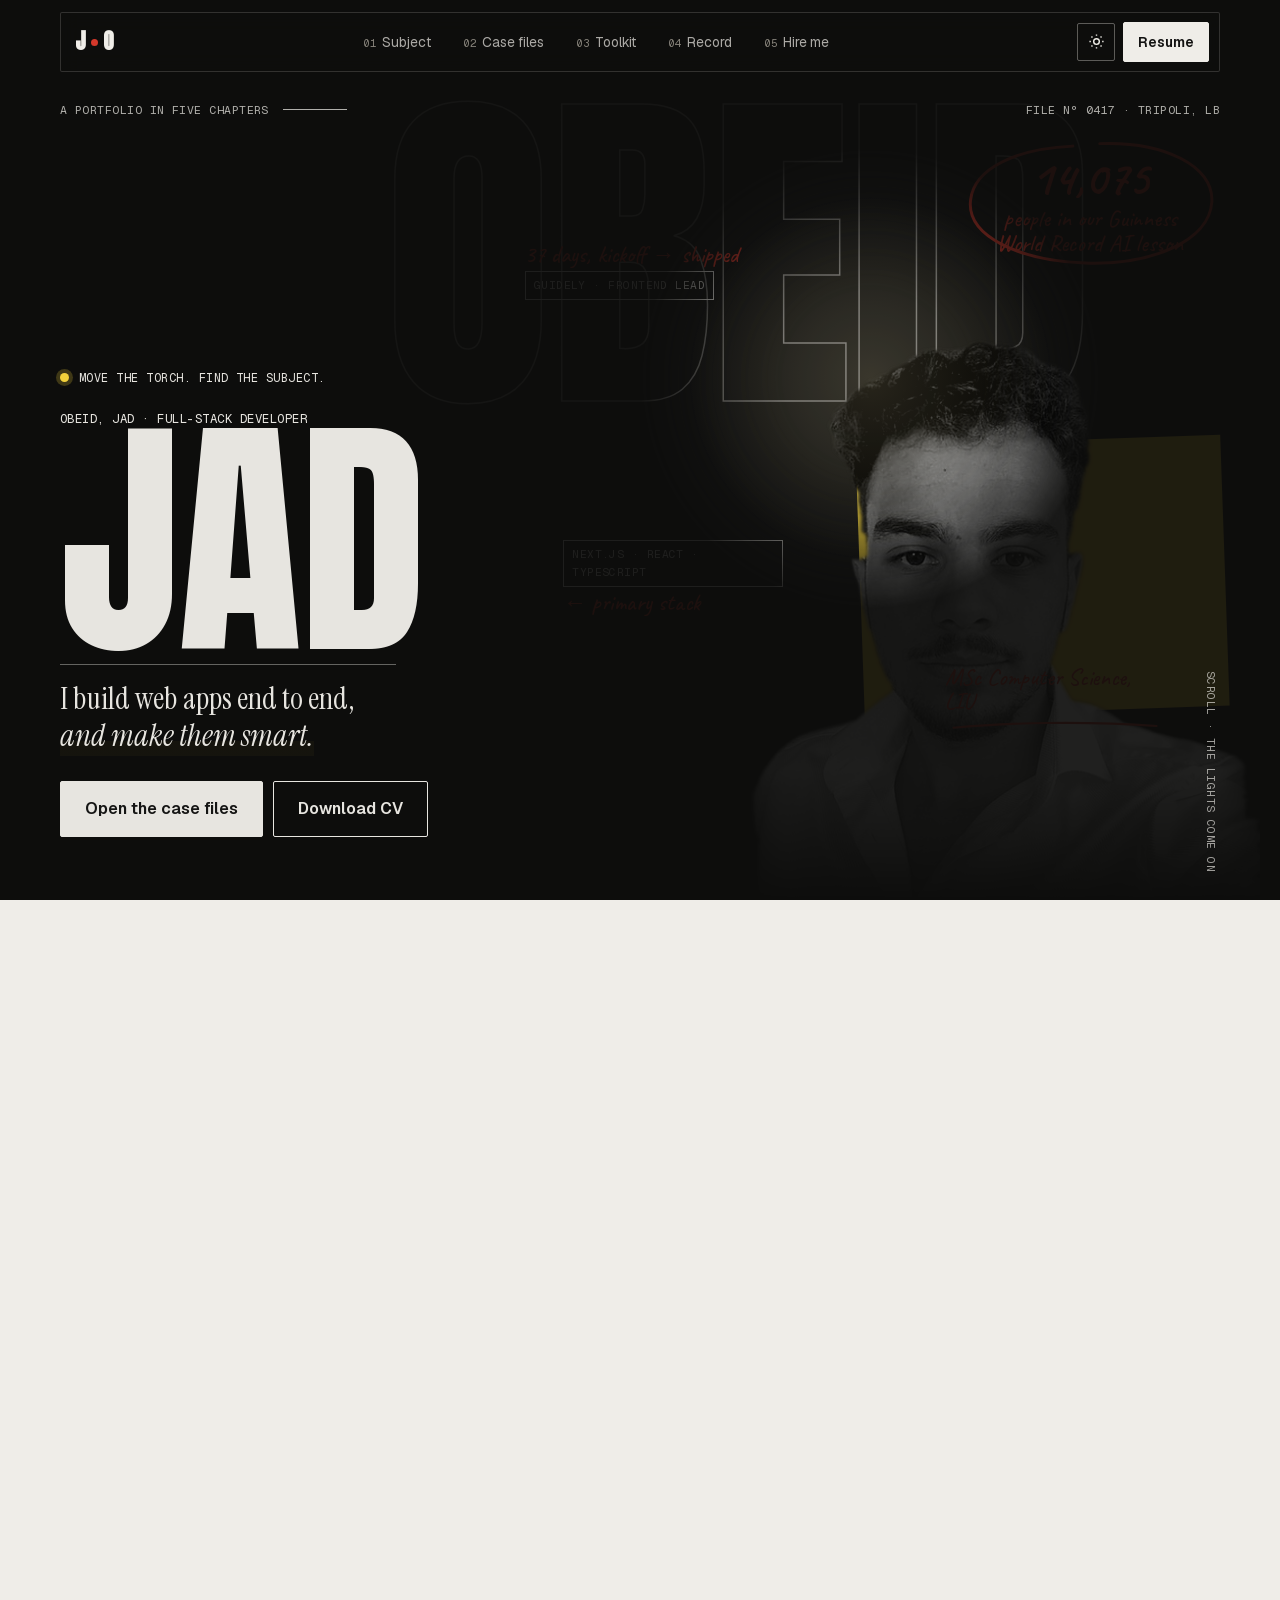
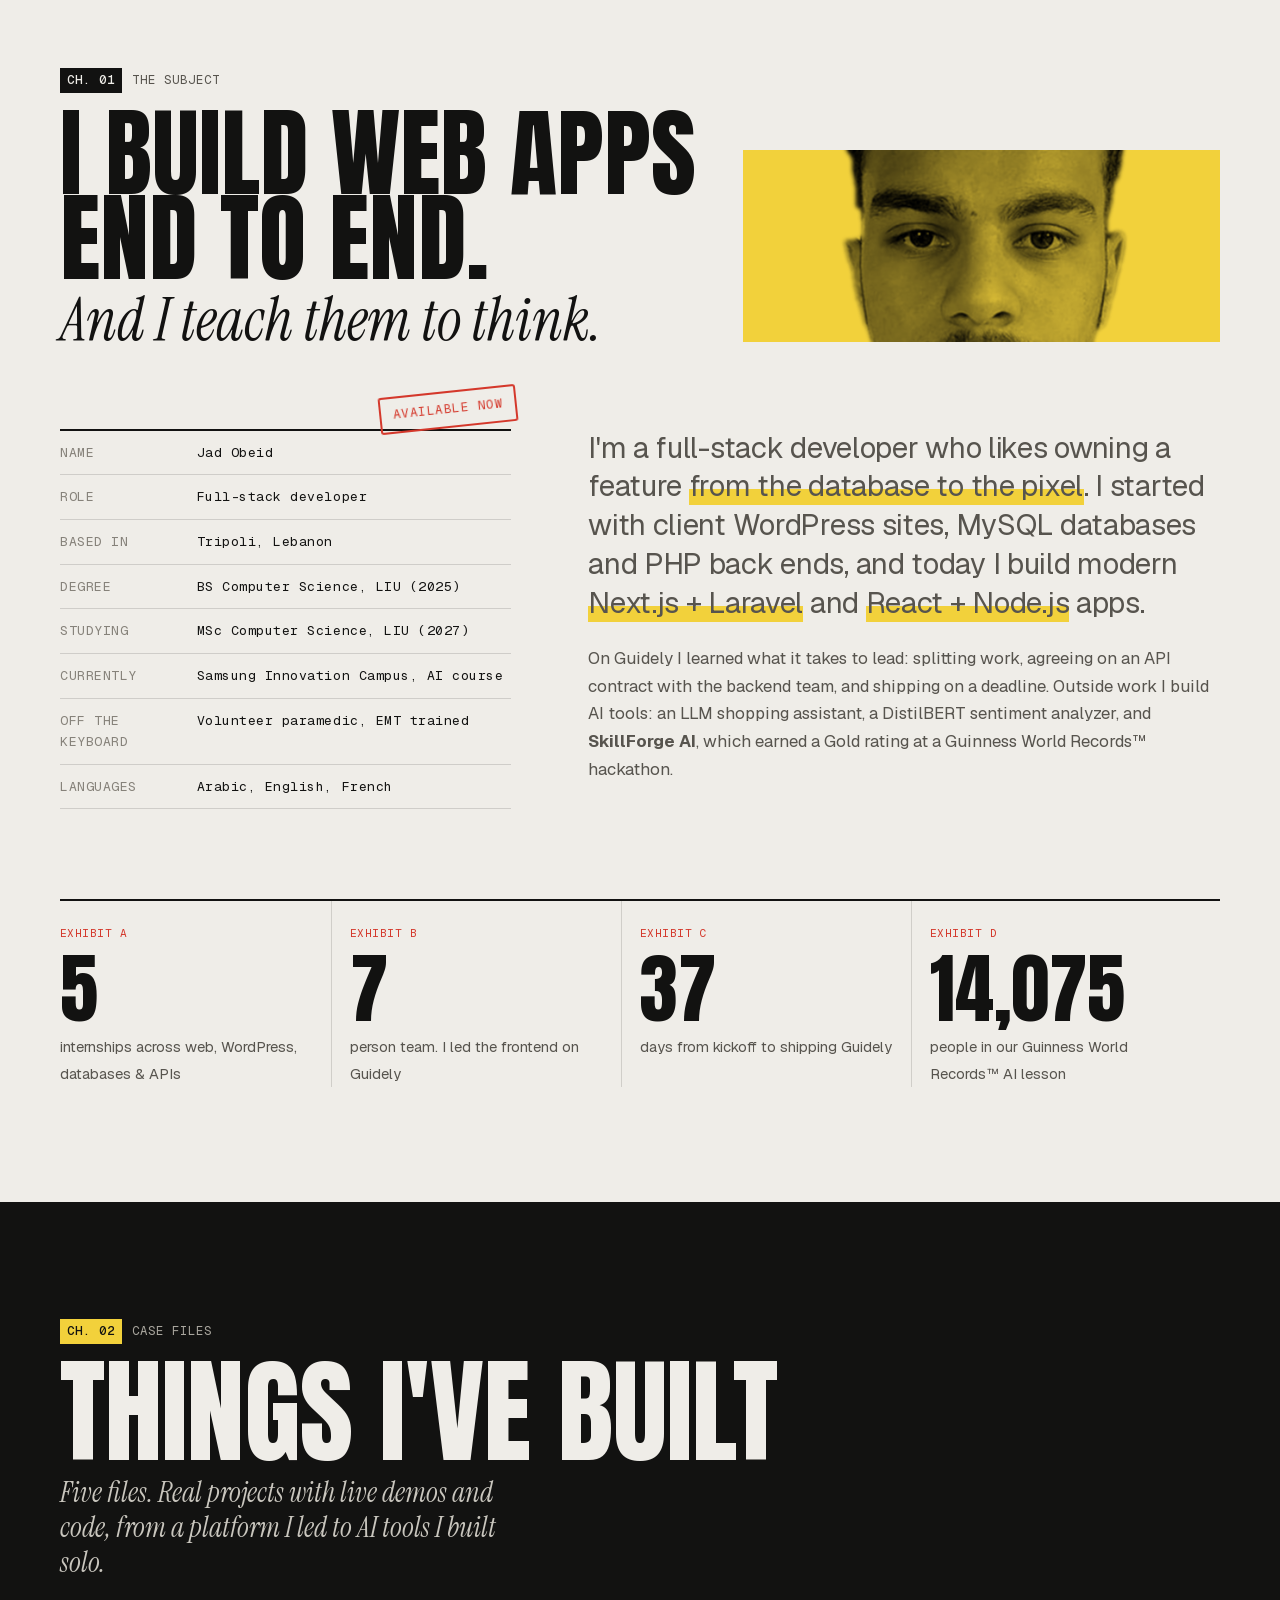
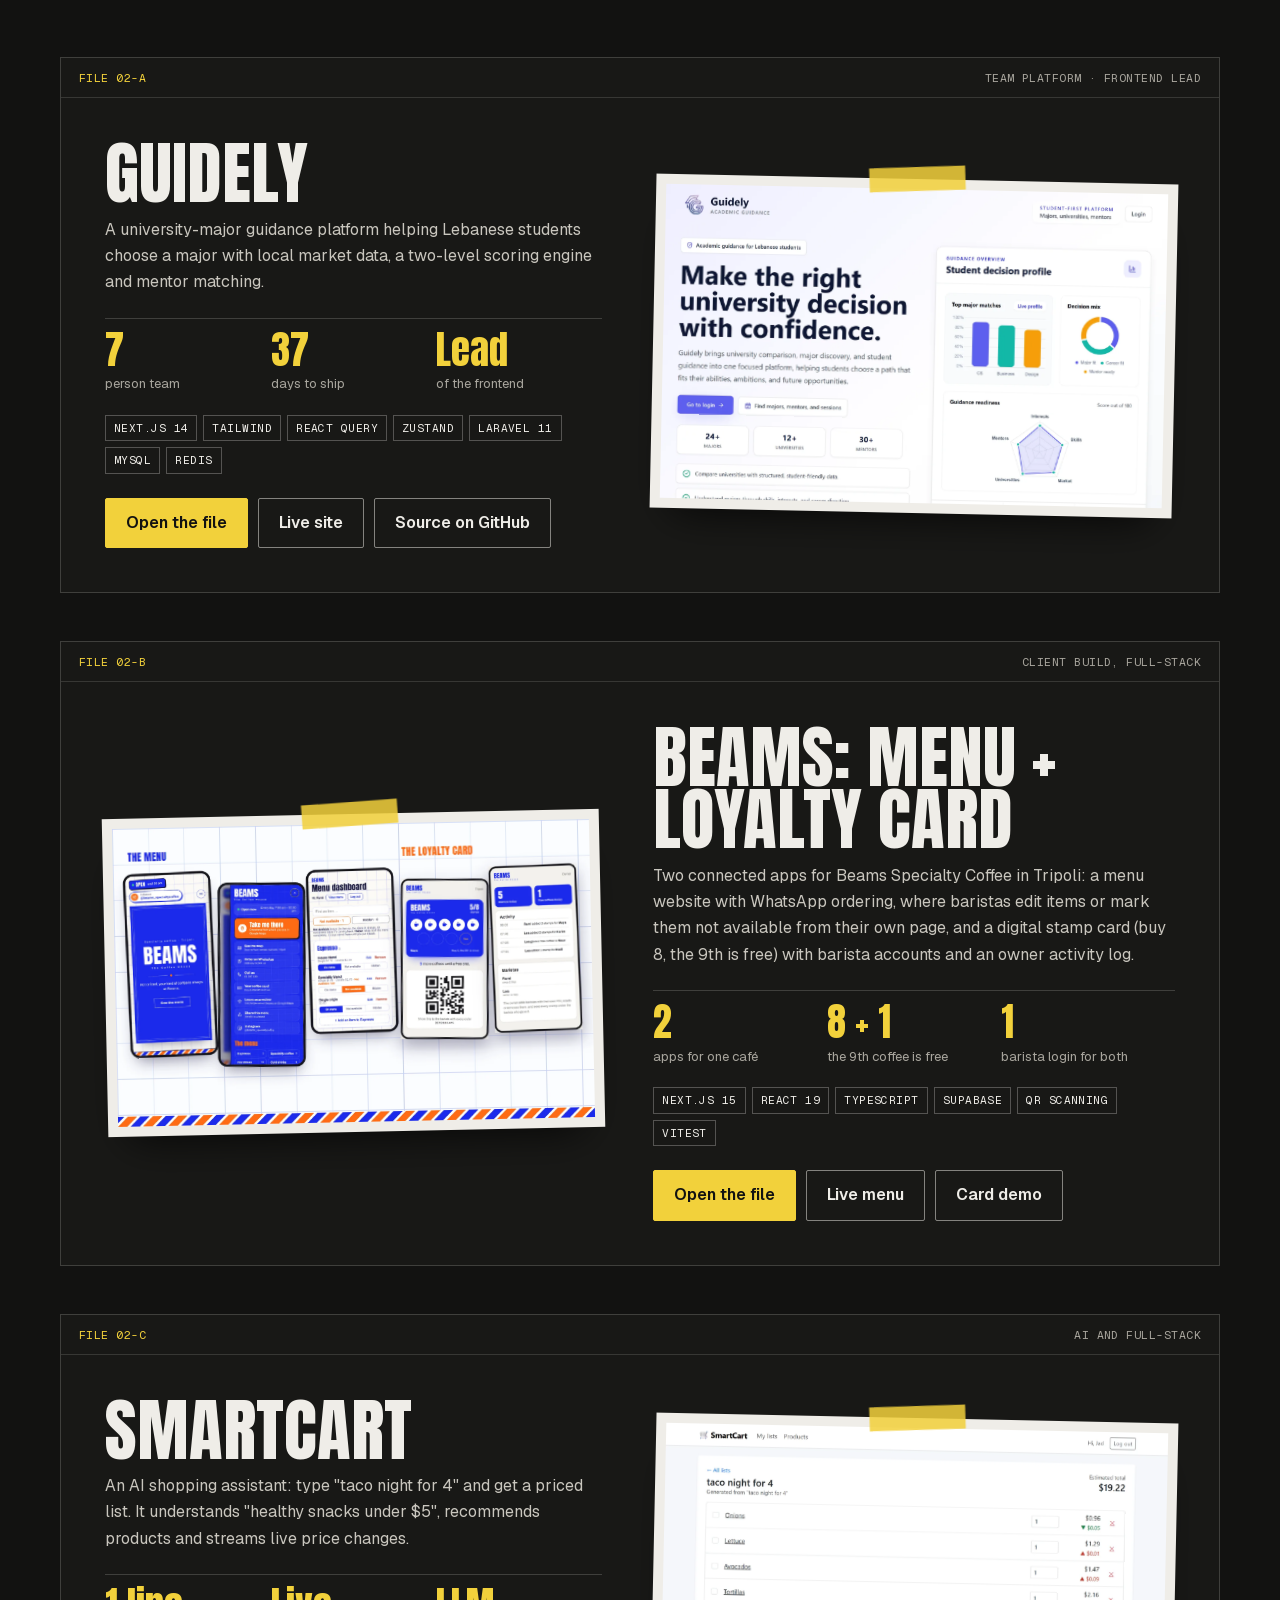
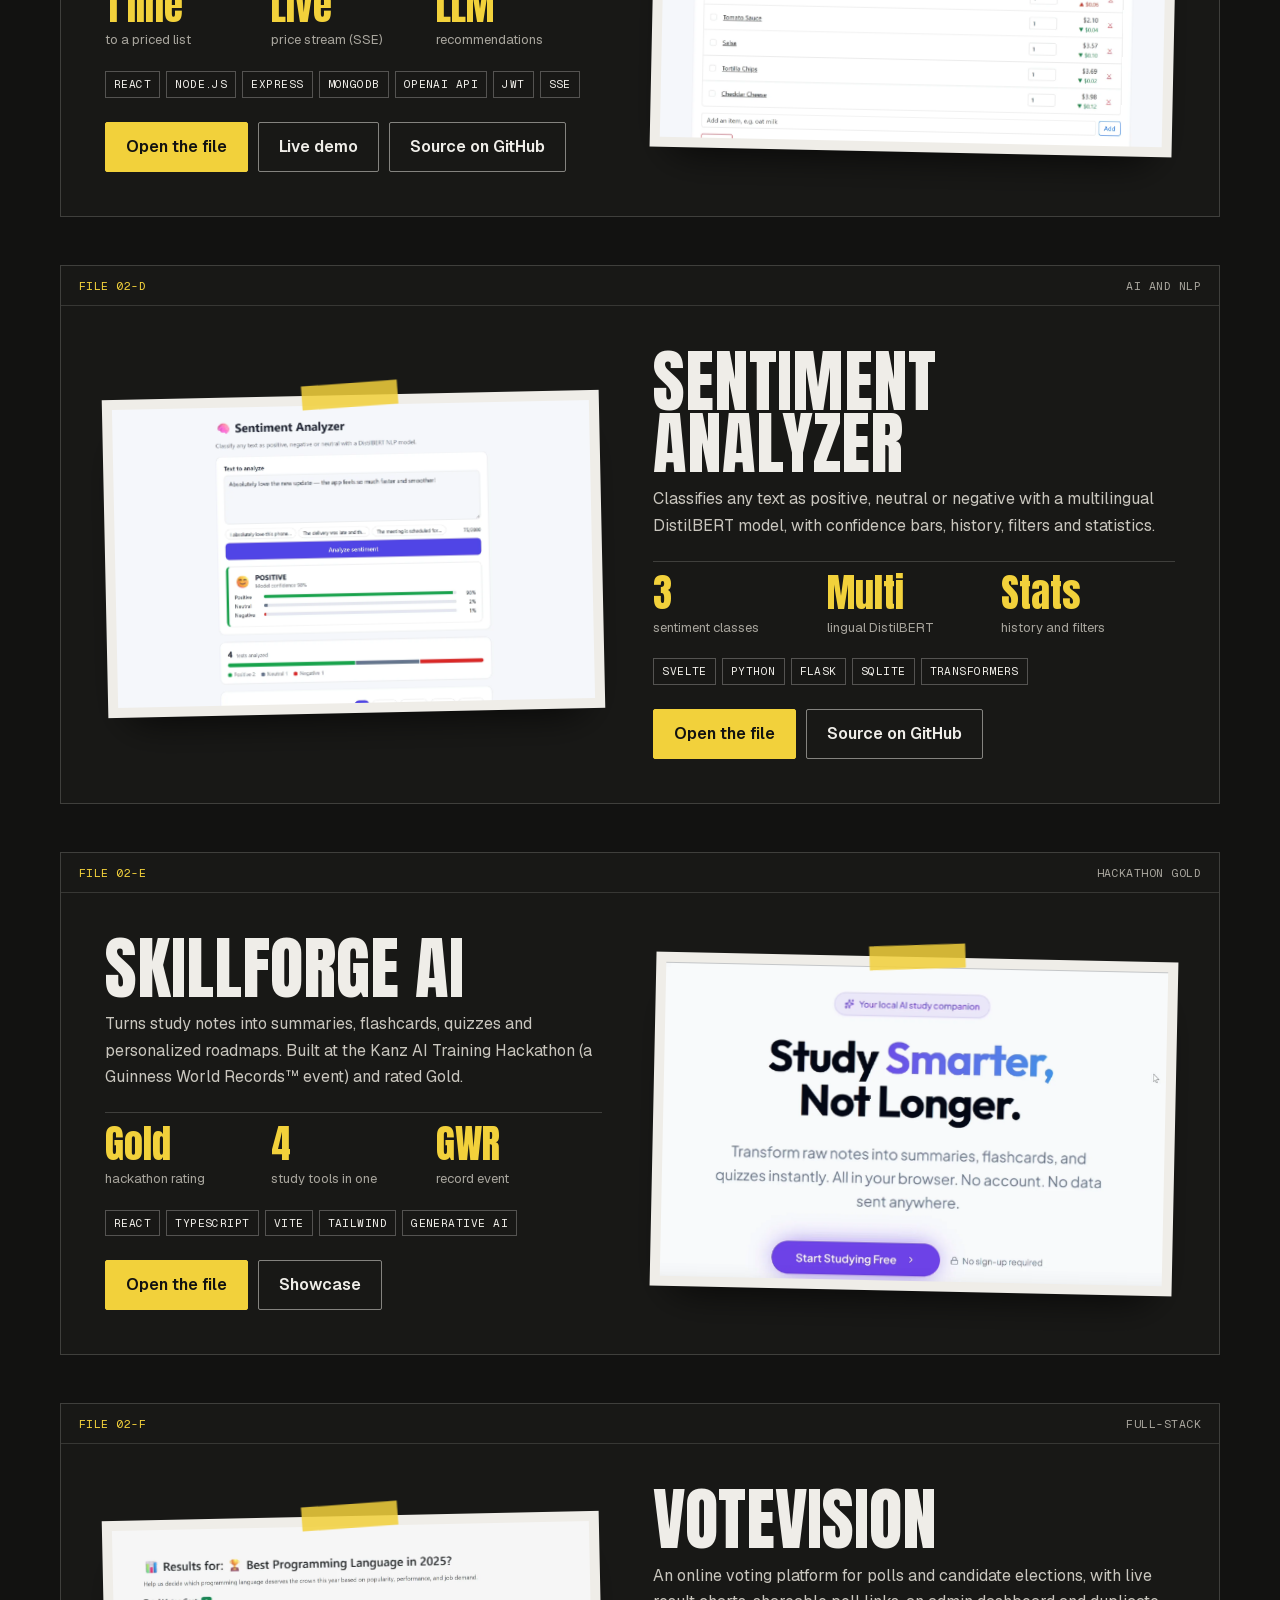
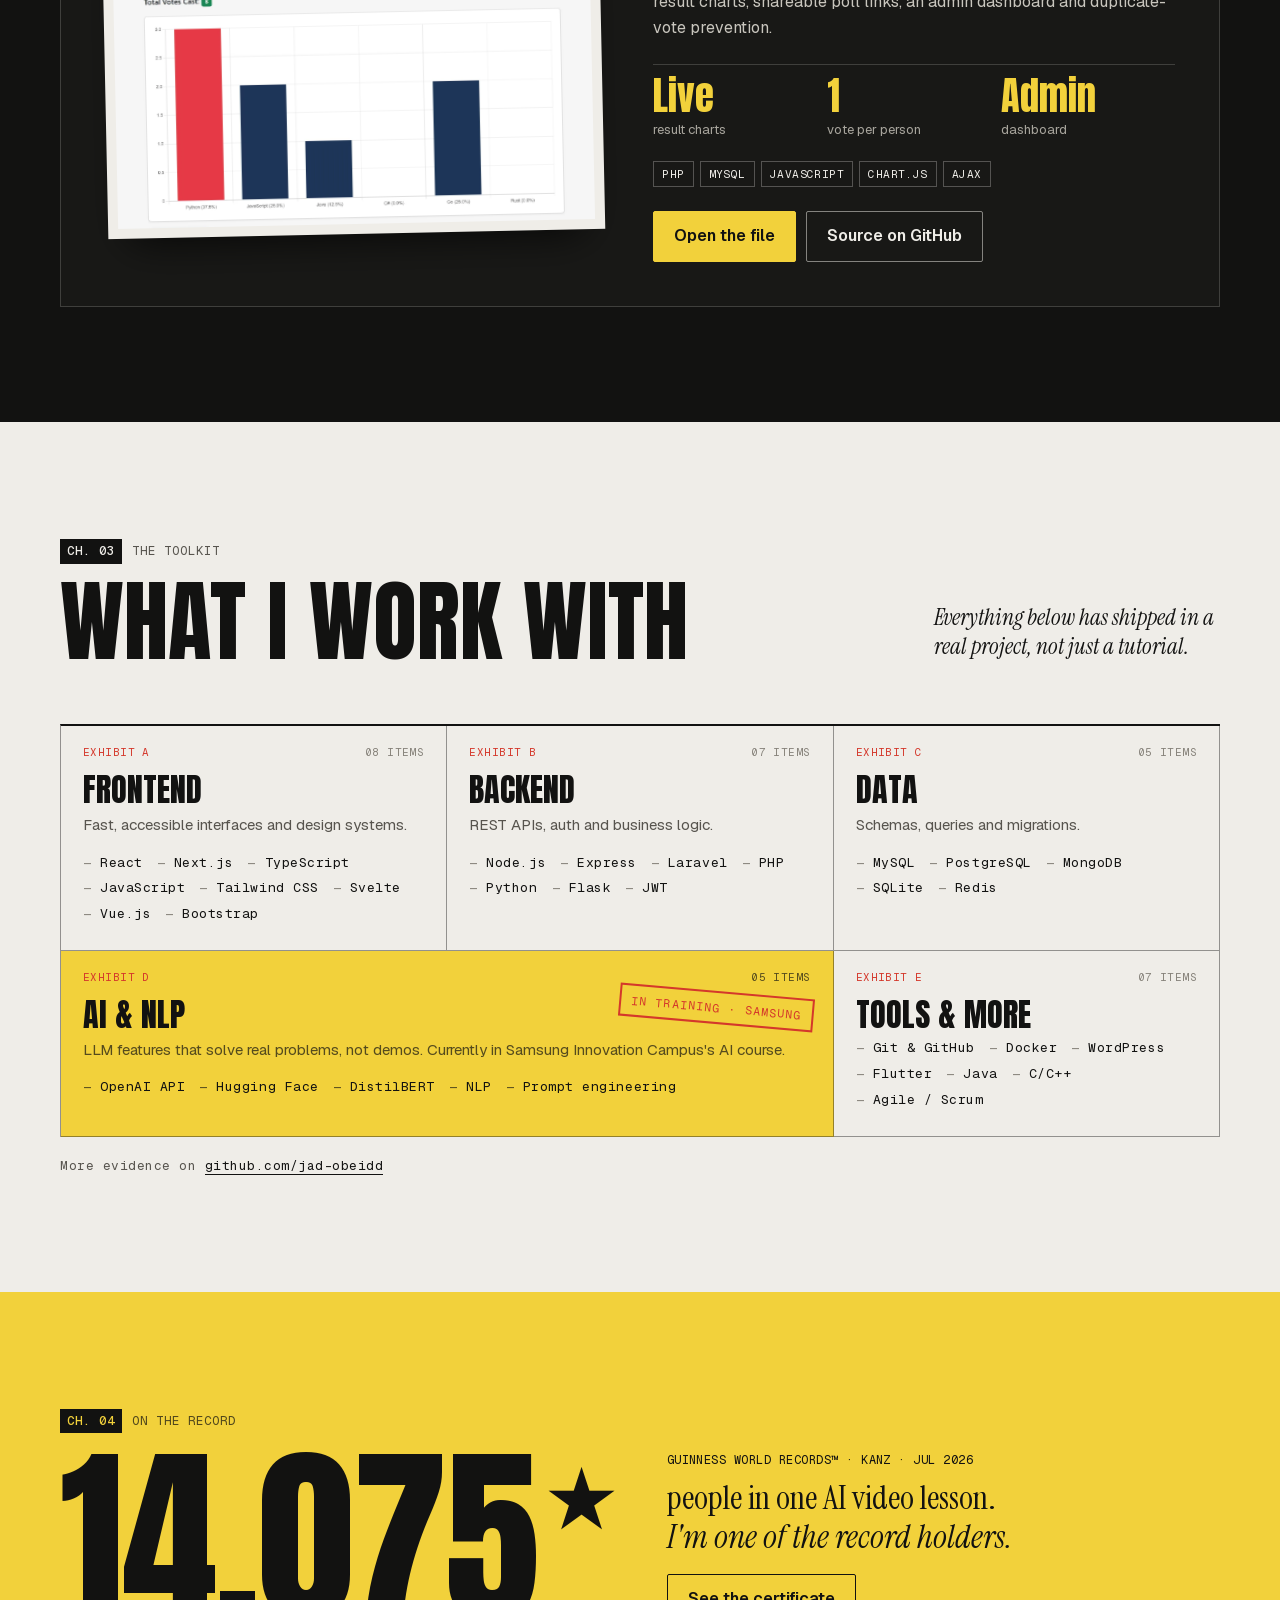
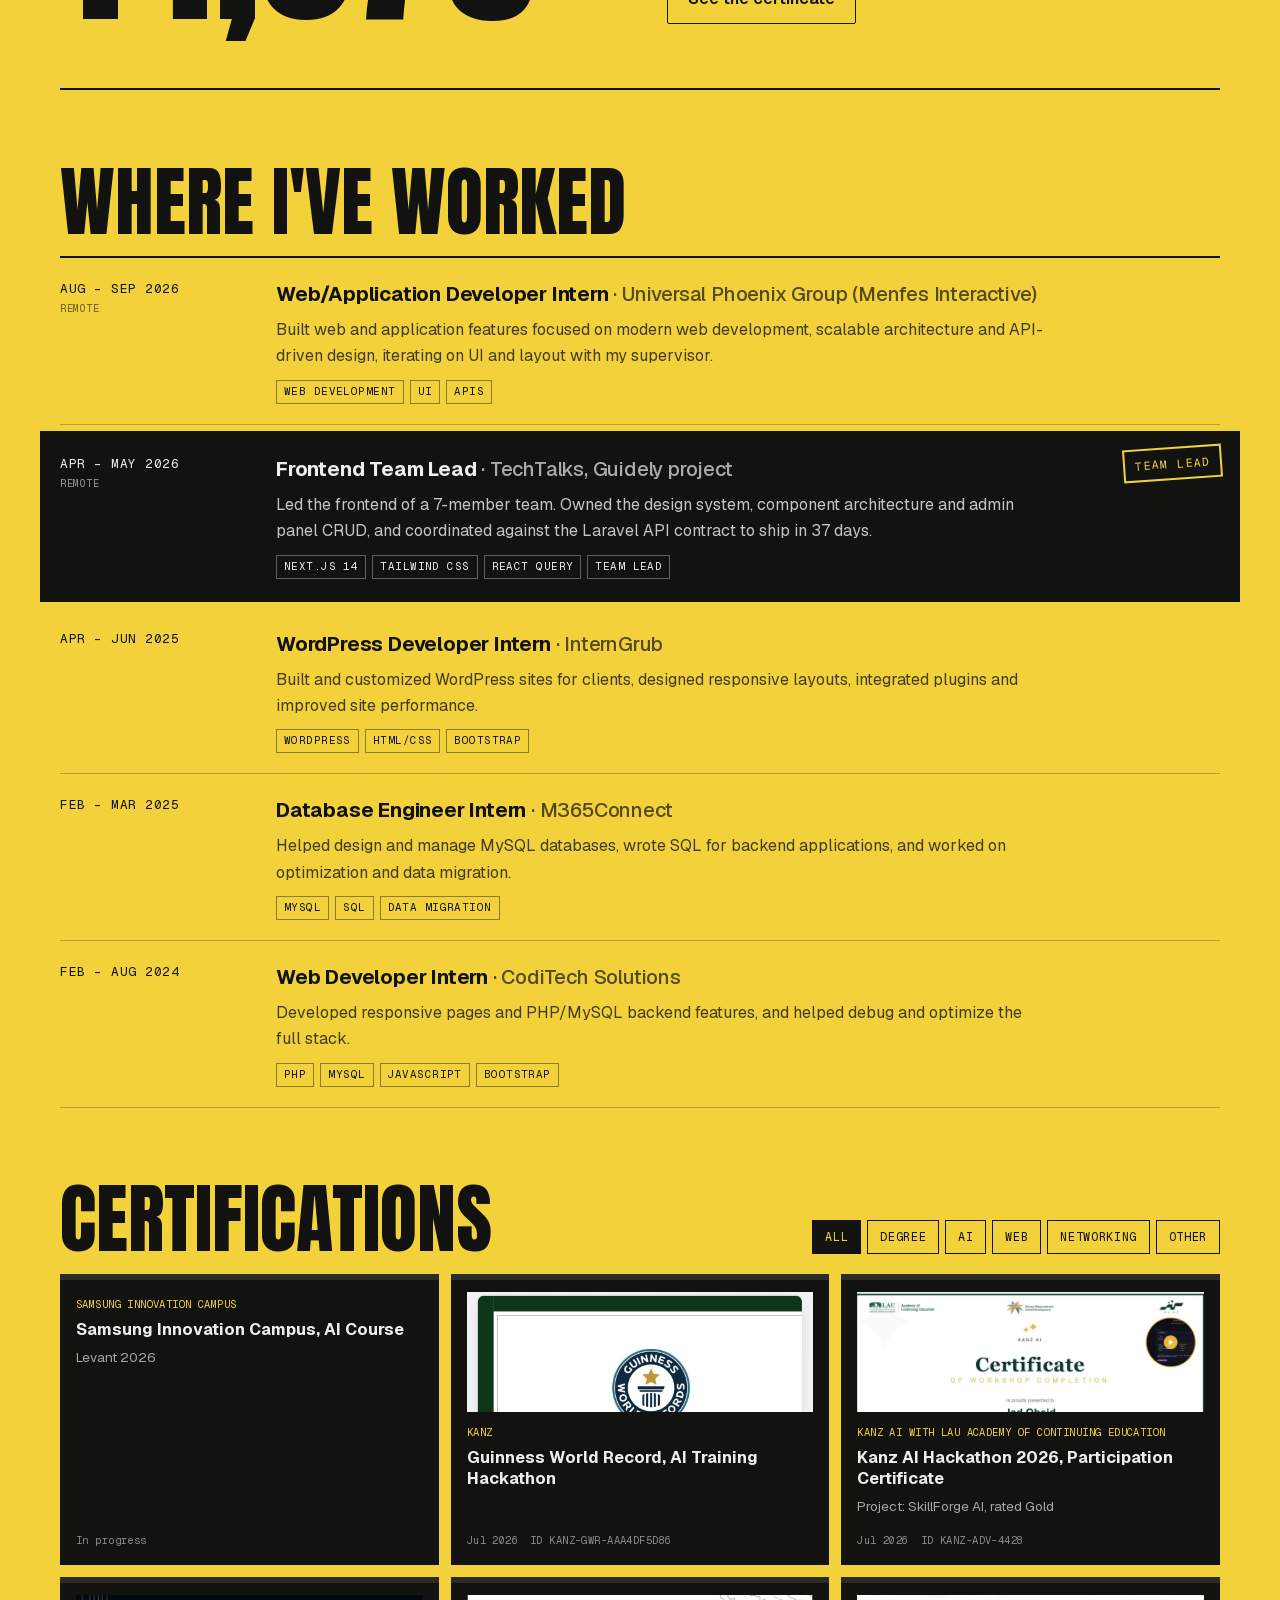
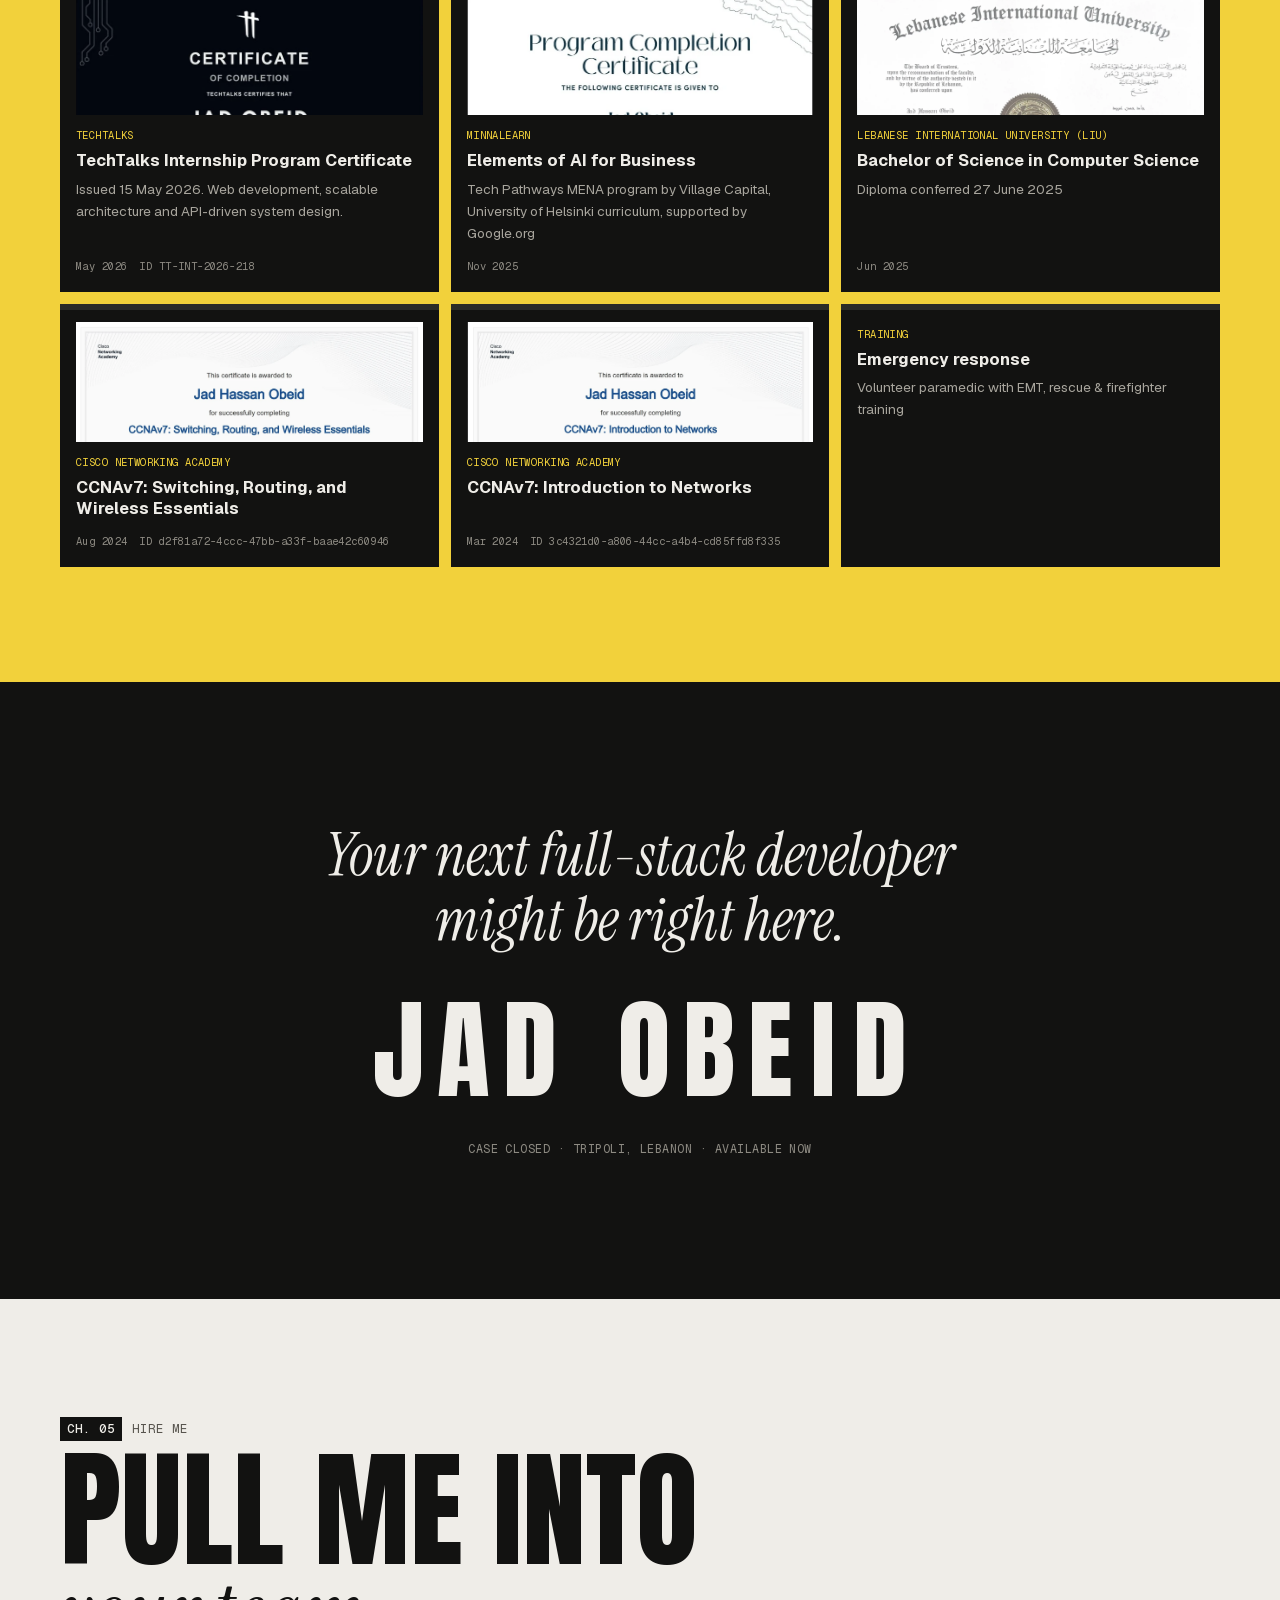
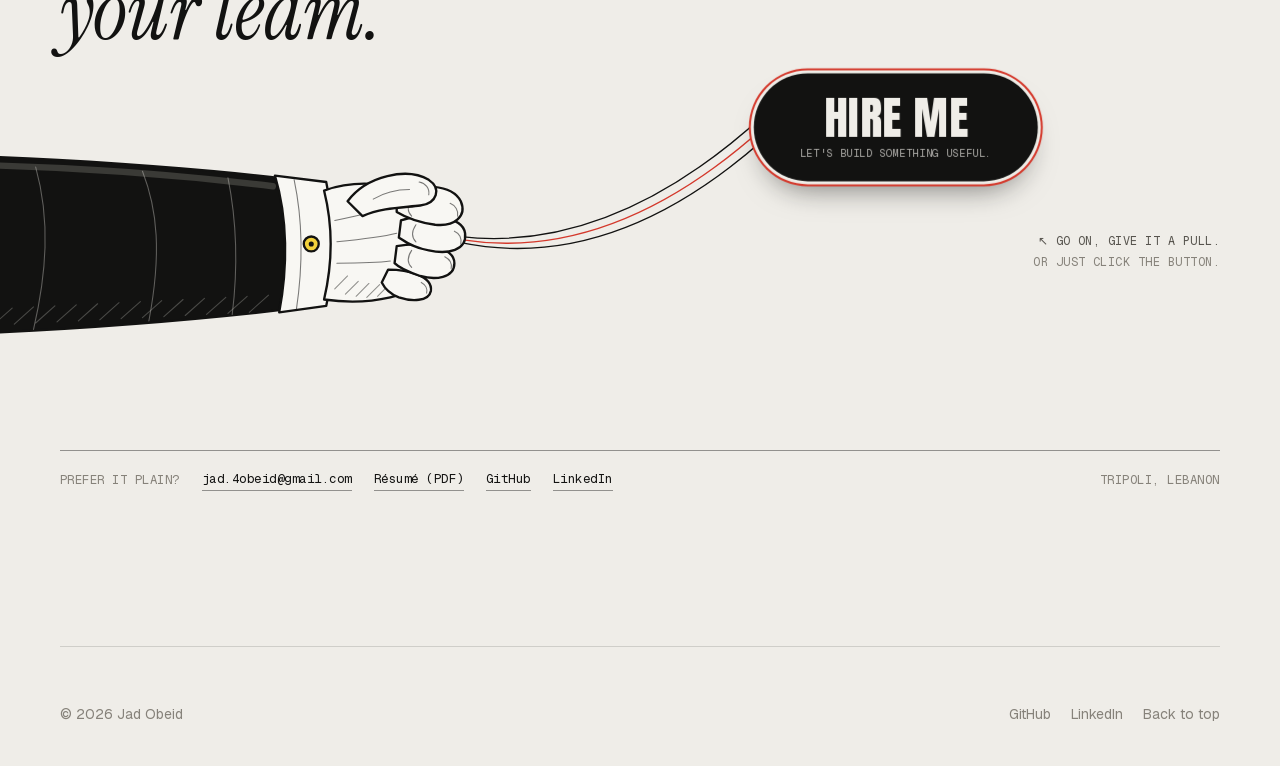
==== commit 3dfbdc36: "Beams: menu website and loyalty card" ====
--- a/index.html
+++ b/index.html
@@ -1 +1 @@
-<!DOCTYPE html><html lang="en" data-theme="light"><head><meta charSet="utf-8"/><meta name="viewport" content="width=device-width, initial-scale=1"/><link rel="preload" href="/_next/static/media/797e433ab948586e-s.p.0r6juujl39pe6.woff2" as="font" crossorigin="" type="font/woff2"/><link rel="preload" href="/_next/static/media/7ebf22b5a21034f8-s.p.3j3877k49yy0l.woff2" as="font" crossorigin="" type="font/woff2"/><link rel="preload" href="/_next/static/media/9e9f04e3c37952ab-s.p.0pan85mumqyf3.woff2" as="font" crossorigin="" type="font/woff2"/><link rel="preload" href="/_next/static/media/a85fe84266768609-s.p.0h6ig86gwutp4.woff2" as="font" crossorigin="" type="font/woff2"/><link rel="preload" href="/_next/static/media/caa3a2e1cccd8315-s.p.0wgildi0cnwt9.woff2" as="font" crossorigin="" type="font/woff2"/><link rel="preload" href="/_next/static/media/e41d5df559864f9e-s.p.1g73gv09-xcb6.woff2" as="font" crossorigin="" type="font/woff2"/><link rel="preload" as="image" href="/assets/jad-cutout.png"/><link rel="stylesheet" href="/_next/static/chunks/3j-5f44utjdcp.css" data-precedence="next"/><link rel="preload" as="script" fetchPriority="low" href="/_next/static/chunks/1ckvzn7sfprko.js"/><script src="/_next/static/chunks/1-nqmp1rl8kqt.js" async=""></script><script src="/_next/static/chunks/2gvu8dyrhibpa.js" async=""></script><script src="/_next/static/chunks/3zo13q3j-3u5e.js" async=""></script><script src="/_next/static/chunks/turbopack-3-ry682tkyiqk.js" async=""></script><script src="/_next/static/chunks/1m7boc07rb7u6.js" async=""></script><script src="/_next/static/chunks/3fet2su78zmkl.js" async=""></script><script src="/_next/static/chunks/2grmeh4c6xwkb.js" async=""></script><script src="/_next/static/chunks/3ju3zyvo0cg2u.js" async=""></script><meta name="theme-color" content="#efede8"/><title>Jad Obeid · Full-Stack Developer</title><meta name="description" content="Jad Obeid – Full-stack developer in Tripoli, Lebanon. Next.js, React, Laravel, Node.js and AI-powered web applications. Available for full-stack and AI developer roles."/><link rel="canonical" href="https://jad-obeidd.github.io/"/><meta property="og:title" content="Jad Obeid · Full-Stack Developer"/><meta property="og:description" content="I build web apps end to end — Next.js, React, Laravel, Node.js — and add AI where it actually helps."/><meta property="og:url" content="https://jad-obeidd.github.io/"/><meta property="og:image" content="https://jad-obeidd.github.io/assets/og-v3.png"/><meta property="og:type" content="website"/><meta name="twitter:card" content="summary_large_image"/><meta name="twitter:title" content="Jad Obeid · Full-Stack Developer"/><meta name="twitter:description" content="I build web apps end to end — Next.js, React, Laravel, Node.js — and add AI where it actually helps."/><meta name="twitter:image" content="https://jad-obeidd.github.io/assets/og-v3.png"/><meta name="next-size-adjust" content=""/><link rel="icon" href="data:image/svg+xml,&lt;svg xmlns=&#x27;http://www.w3.org/2000/svg&#x27; viewBox=&#x27;0 0 100 100&#x27;&gt;&lt;defs&gt;&lt;linearGradient id=&#x27;g&#x27; x1=&#x27;0&#x27; y1=&#x27;0&#x27; x2=&#x27;1&#x27; y2=&#x27;1&#x27;&gt;&lt;stop offset=&#x27;0&#x27; stop-color=&#x27;%23111110&#x27;/&gt;&lt;stop offset=&#x27;1&#x27; stop-color=&#x27;%23111110&#x27;/&gt;&lt;/linearGradient&gt;&lt;/defs&gt;&lt;rect width=&#x27;100&#x27; height=&#x27;100&#x27; rx=&#x27;6&#x27; fill=&#x27;url(%23g)&#x27;/&gt;&lt;text x=&#x27;50&#x27; y=&#x27;66&#x27; font-family=&#x27;Arial&#x27; font-weight=&#x27;800&#x27; font-size=&#x27;44&#x27; fill=&#x27;%23f2d13b&#x27; text-anchor=&#x27;middle&#x27;&gt;JO&lt;/text&gt;&lt;/svg&gt;"/><script>(function(){var d=document.documentElement;try{var s=localStorage.getItem('theme');if(s)d.dataset.theme=s;}catch(e){}if(!matchMedia('(prefers-reduced-motion: reduce)').matches){d.classList.add('anim','motion');setTimeout(function(){if(!d.classList.contains('ready'))d.classList.remove('motion');},4000);try{if(location.pathname==='/'&&!location.hash&&!sessionStorage.getItem('jo-intro-seen')){sessionStorage.setItem('jo-intro-seen','1');d.classList.add('intro');var ev=['pointerdown','keydown','wheel','touchstart'],done=0,end=function(){if(done)return;done=1;ev.forEach(function(e){removeEventListener(e,skip,true)});},skip=function(){d.classList.add('intro-skip');end();setTimeout(function(){d.classList.remove('intro','intro-skip')},180)};ev.forEach(function(e){addEventListener(e,skip,{capture:true,passive:true})});var fin=function(){end();d.classList.remove('intro');removeEventListener('animationend',onEnd,true)},onEnd=function(e){if(e.animationName==='intro-out')fin()};addEventListener('animationend',onEnd,true);setTimeout(fin,2500);}}catch(e){}}})();</script><script type="application/ld+json">{"@context":"https://schema.org","@type":"Person","name":"Jad Obeid","jobTitle":"Full-Stack Developer","url":"https://jad-obeidd.github.io/","image":"https://jad-obeidd.github.io/assets/jad.jpg","email":"mailto:jad.4obeid@gmail.com","address":{"@type":"PostalAddress","addressLocality":"Tripoli","addressCountry":"LB"},"alumniOf":{"@type":"CollegeOrUniversity","name":"Lebanese International University"},"knowsAbout":["React","Next.js","TypeScript","Laravel","Node.js","MySQL","MongoDB","OpenAI API","NLP"],"sameAs":["https://github.com/jad-obeidd","https://www.linkedin.com/in/jad-obeid-dev"]}</script><script src="/_next/static/chunks/0cz1d0mv5g_q7.js" noModule=""></script></head><body class="u8MhCG_variable Yd1Xqa_variable -FipoW_variable AuOkkq_variable X_maza_variable"><div hidden=""><!--$--><!--/$--></div><div class="jo-intro" aria-hidden="true"><svg viewBox="0 0 150 100" width="150" height="100" fill="none"><defs><linearGradient id="jo-stroke" x1="0" y1="0" x2="1" y2="1"><stop offset="0" stop-color="#121211"></stop><stop offset="0.55" stop-color="#d4382b"></stop><stop offset="1" stop-color="#f2d13b"></stop></linearGradient></defs><path class="jo-j" pathLength="1" d="M30 16 H66 M54 16 V64 Q54 84 36 84 Q22 84 18 72"></path><path class="jo-o" pathLength="1" d="M108 16 C128 16 138 32 138 50 C138 68 128 84 108 84 C88 84 78 68 78 50 C78 32 88 16 108 16 Z"></path></svg></div><div class="bg" aria-hidden="true"><div class="bg-grid"></div><div class="blob b1"></div><div class="blob b2"></div><div class="blob b3"></div></div><a class="skip" href="#main">Skip to content</a><div class="cursor-glow" aria-hidden="true"></div><div class="progress" aria-hidden="true"></div><header class="nav"><div class="nav-inner"><a href="#top" class="logo" aria-label="Jad Obeid – home"><span class="logo-jo">J<i aria-hidden="true"></i>O</span></a><nav id="menu" class="menu" aria-label="Main"><a href="#about"><span class="n">0<!-- -->1</span>Subject</a><a href="#work"><span class="n">0<!-- -->2</span>Case files</a><a href="#skills"><span class="n">0<!-- -->3</span>Toolkit</a><a href="#experience"><span class="n">0<!-- -->4</span>Record</a><a href="#contact"><span class="n">0<!-- -->5</span>Hire me</a></nav><div class="nav-actions"><button type="button" class="icon-btn theme-btn" aria-label="Toggle light and dark theme"><svg class="sun" viewBox="0 0 24 24" width="17" height="17" fill="none" stroke="currentColor" stroke-width="2" aria-hidden="true"><circle cx="12" cy="12" r="4"></circle><path d="M12 2v2M12 20v2M4.9 4.9l1.4 1.4M17.7 17.7l1.4 1.4M2 12h2M20 12h2M4.9 19.1l1.4-1.4M17.7 6.3l1.4-1.4"></path></svg><svg class="moon" viewBox="0 0 24 24" width="17" height="17" fill="none" stroke="currentColor" stroke-width="2" aria-hidden="true"><path d="M21 12.8A9 9 0 1 1 11.2 3a7 7 0 0 0 9.8 9.8z"></path></svg></button><a href="/assets/Jad_Obeid_CV.pdf" class="btn sm primary nav-cv" download="">Resume</a><button type="button" class="icon-btn burger" aria-label="Open menu" aria-expanded="false" aria-controls="menu"><span></span><span></span></button></div></div></header><main id="main"><section class="th" id="top" aria-label="Introduction"><div class="th-meta mono"><span>A portfolio in five chapters</span><i aria-hidden="true"></i><span>File Nº 0417 · Tripoli, LB</span></div><div class="th-scene" aria-hidden="true"><span class="th-ghost">OBEID</span><div class="th-photo"><img alt="" width="600" height="600" decoding="async" data-nimg="1" style="color:transparent" src="/assets/jad-cutout.png"/></div><div class="th-note n1"><span class="tag mono">Next.js · React · TypeScript</span><span class="hand">← primary stack</span></div><div class="th-note n2"><svg class="ink th-ring" viewBox="0 0 220 120" aria-hidden="true"><path pathLength="1" d="M118 10c52-2 94 18 92 48-2 32-50 52-104 50C52 106 8 86 12 56 15 30 50 14 96 12"></path></svg><b class="hand big">14,075</b><span class="hand">people in our Guinness World Record AI lesson</span></div><div class="th-note n3"><span class="hand">MSc Computer Science, LIU</span><svg class="ink th-uline" viewBox="0 0 240 16" aria-hidden="true"><path pathLength="1" d="M4 10c60-6 150-8 232-2"></path></svg></div><div class="th-note n4"><span class="hand">37 days, kickoff → shipped</span><span class="tag mono">Guidely · frontend lead</span></div></div><div class="th-dark" aria-hidden="true"></div><div class="th-beam" aria-hidden="true"></div><div class="th-front"><p class="th-hint mono"><span class="dot"></span> <span class="fine">Move the torch. Find the subject.</span><span class="touch">Touch to move the torch.</span></p><p class="th-file mono">Obeid, Jad · Full-stack developer</p><h1 class="th-name">Jad<span class="sr-only"> Obeid</span></h1><p class="th-line">I build web apps end to end, <em>and make them smart.</em></p><div class="th-cta"><a href="#work" class="btn primary lg">Open the case files</a><a href="/assets/Jad_Obeid_CV.pdf" class="btn lg" download="">Download CV</a></div></div><p class="th-scroll mono" aria-hidden="true">Scroll · the lights come on</p></section><section id="about" class="sj wrap" aria-labelledby="about-title"><p class="chapter-tag" data-reveal="true"><b>Ch. 01</b> The subject</p><div class="sj-top"><h2 id="about-title" class="sj-title" data-reveal="true"><span class="d">I build web apps end to end.</span><span class="s">And I teach them to think.</span></h2><div class="sj-eyes" data-reveal="left" aria-hidden="true"><img alt="" loading="lazy" width="600" height="600" decoding="async" data-nimg="1" style="color:transparent" src="/assets/jad-cutout.png"/></div></div><div class="sj-body"><dl class="sj-profile mono" data-reveal="true"><div class="sj-stamp" aria-hidden="true">Available now</div><div><dt>Name</dt><dd>Jad Obeid</dd></div><div><dt>Role</dt><dd>Full-stack developer</dd></div><div><dt>Based in</dt><dd>Tripoli, Lebanon</dd></div><div><dt>Degree</dt><dd>BS Computer Science, LIU (2025)</dd></div><div><dt>Studying</dt><dd>MSc Computer Science, LIU (2027)</dd></div><div><dt>Currently</dt><dd>Samsung Innovation Campus, AI course</dd></div><div><dt>Off the keyboard</dt><dd>Volunteer paramedic, EMT trained</dd></div><div><dt>Languages</dt><dd>Arabic, English, French</dd></div></dl><div class="sj-story" data-reveal="true"><p class="lede"><span>I&#x27;m a full-stack developer who likes owning a feature </span><mark>from the database to the pixel</mark><span>. I started with client WordPress sites, MySQL databases and PHP back ends, and today I build modern </span><mark>Next.js + Laravel</mark><span> and </span><mark>React + Node.js</mark><span> apps.</span></p><p>On Guidely I learned what it takes to lead: splitting work, agreeing on an API contract with the backend team, and shipping on a deadline. Outside work I build AI tools: an LLM shopping assistant, a DistilBERT sentiment analyzer, and <strong>SkillForge AI</strong>, which earned a Gold rating at a Guinness World Records™ hackathon.</p></div></div><ul class="sj-evidence" aria-label="Key numbers"><li data-reveal="true"><span class="ex mono">Exhibit <!-- -->A</span><strong>5</strong><span class="lbl">internships across web, WordPress, databases &amp; APIs</span></li><li data-reveal="true"><span class="ex mono">Exhibit <!-- -->B</span><strong>7</strong><span class="lbl">person team. I led the frontend on Guidely</span></li><li data-reveal="true"><span class="ex mono">Exhibit <!-- -->C</span><strong>37</strong><span class="lbl">days from kickoff to shipping Guidely</span></li><li data-reveal="true"><span class="ex mono">Exhibit <!-- -->D</span><strong>14,075</strong><span class="lbl">people in our Guinness World Records™ AI lesson</span></li></ul></section><section id="work" class="cf" aria-labelledby="work-title"><div class="wrap"><p class="chapter-tag inv" data-reveal="true"><b>Ch. 02</b> Case files</p><h2 id="work-title" class="cf-title" data-reveal="true">Things I&#x27;ve built</h2><p class="cf-sub" data-reveal="true">Five files. Real projects with live demos and code, from a platform I led to AI tools I built solo.</p><div class="cf-list"><article class="cf-file" data-reveal="true"><header class="cf-bar mono"><span>File 02-<!-- -->A</span><span>Team platform · Frontend lead</span></header><div class="cf-grid"><div class="cf-copy"><h3>Guidely</h3><p>A university-major guidance platform helping Lebanese students choose a major with local market data, a two-level scoring engine and mentor matching.</p><dl class="cf-facts"><div><dt>7</dt><dd>person team</dd></div><div><dt>37</dt><dd>days to ship</dd></div><div><dt>Lead</dt><dd>of the frontend</dd></div></dl><ul class="cf-tags mono" aria-label="Built with"><li>Next.js 14</li><li>Tailwind</li><li>React Query</li><li>Zustand</li><li>Laravel 11</li><li>MySQL</li><li>Redis</li></ul><div class="cf-actions"><a class="btn hi" href="/work/guidely/">Open the file</a><a href="https://guidely-six.vercel.app" class="btn ghost" target="_blank" rel="noopener">Live site</a><a href="https://github.com/hadi-chebbo/Guidely" class="btn ghost" target="_blank" rel="noopener">Source on GitHub</a></div></div><figure class="cf-shot"><i class="tape" aria-hidden="true"></i><img alt="Guidely landing page showing major matches, decision mix chart and guidance readiness radar" loading="lazy" width="1200" height="750" decoding="async" data-nimg="1" style="color:transparent" src="/assets/projects/guidely.webp"/></figure></div></article><article class="cf-file flip" data-reveal="true"><header class="cf-bar mono"><span>File 02-<!-- -->B</span><span>Client build, full-stack</span></header><div class="cf-grid"><div class="cf-copy"><h3>Beams Coffee Card</h3><p>A digital stamp card for Beams Specialty Coffee in Tripoli: buy 8, the 9th is free. Customers keep a QR card on their phone, each barista stamps it from their own account, and the owner sees every stamp.</p><dl class="cf-facts"><div><dt>8 + 1</dt><dd>the 9th coffee is free</dd></div><div><dt>3</dt><dd>roles: customer, barista, owner</dd></div><div><dt>PIN</dt><dd>per barista, logged</dd></div></dl><ul class="cf-tags mono" aria-label="Built with"><li>Next.js 15</li><li>React 19</li><li>TypeScript</li><li>Supabase</li><li>QR scanning</li><li>Vitest</li></ul><div class="cf-actions"><a class="btn hi" href="/work/beams-coffee-card/">Open the file</a><a href="https://beams-card-demo.vercel.app/demo" class="btn ghost" target="_blank" rel="noopener">Live demo</a></div></div><figure class="cf-shot"><i class="tape" aria-hidden="true"></i><img alt="Beams coffee card demo: the customer&#x27;s stamp card, the barista&#x27;s counter screen and the owner&#x27;s activity log side by side" loading="lazy" width="1200" height="750" decoding="async" data-nimg="1" style="color:transparent" src="/assets/projects/beams.webp"/></figure></div></article><article class="cf-file" data-reveal="true"><header class="cf-bar mono"><span>File 02-<!-- -->C</span><span>AI and full-stack</span></header><div class="cf-grid"><div class="cf-copy"><h3>SmartCart</h3><p>An AI shopping assistant: type &quot;taco night for 4&quot; and get a priced list. It understands &quot;healthy snacks under $5&quot;, recommends products and streams live price changes.</p><dl class="cf-facts"><div><dt>1 line</dt><dd>to a priced list</dd></div><div><dt>Live</dt><dd>price stream (SSE)</dd></div><div><dt>LLM</dt><dd>recommendations</dd></div></dl><ul class="cf-tags mono" aria-label="Built with"><li>React</li><li>Node.js</li><li>Express</li><li>MongoDB</li><li>OpenAI API</li><li>JWT</li><li>SSE</li></ul><div class="cf-actions"><a class="btn hi" href="/work/smartcart/">Open the file</a><a href="/smartcart/" class="btn ghost">Live demo</a><a href="https://github.com/jad-obeidd/smartcart" class="btn ghost" target="_blank" rel="noopener">Source on GitHub</a></div></div><figure class="cf-shot"><i class="tape" aria-hidden="true"></i><img alt="SmartCart shopping list generated from &#x27;taco night for 4&#x27; with live price changes" loading="lazy" width="1200" height="750" decoding="async" data-nimg="1" style="color:transparent" src="/assets/projects/smartcart.webp"/></figure></div></article><article class="cf-file flip" data-reveal="true"><header class="cf-bar mono"><span>File 02-<!-- -->D</span><span>AI and NLP</span></header><div class="cf-grid"><div class="cf-copy"><h3>Sentiment Analyzer</h3><p>Classifies any text as positive, neutral or negative with a multilingual DistilBERT model, with confidence bars, history, filters and statistics.</p><dl class="cf-facts"><div><dt>3</dt><dd>sentiment classes</dd></div><div><dt>Multi</dt><dd>lingual DistilBERT</dd></div><div><dt>Stats</dt><dd>history and filters</dd></div></dl><ul class="cf-tags mono" aria-label="Built with"><li>Svelte</li><li>Python</li><li>Flask</li><li>SQLite</li><li>Transformers</li></ul><div class="cf-actions"><a class="btn hi" href="/work/sentiment-analyzer/">Open the file</a><a href="https://github.com/jad-obeidd/sentiment-analyzer" class="btn ghost" target="_blank" rel="noopener">Source on GitHub</a></div></div><figure class="cf-shot"><i class="tape" aria-hidden="true"></i><img alt="Sentiment Analyzer classifying a review as positive with 98% confidence" loading="lazy" width="1200" height="750" decoding="async" data-nimg="1" style="color:transparent" src="/assets/projects/sentiment.webp"/></figure></div></article><article class="cf-file" data-reveal="true"><header class="cf-bar mono"><span>File 02-<!-- -->E</span><span>Hackathon Gold</span></header><div class="cf-grid"><div class="cf-copy"><h3>SkillForge AI</h3><p>Turns study notes into summaries, flashcards, quizzes and personalized roadmaps. Built at the Kanz AI Training Hackathon (a Guinness World Records™ event) and rated Gold.</p><dl class="cf-facts"><div><dt>Gold</dt><dd>hackathon rating</dd></div><div><dt>4</dt><dd>study tools in one</dd></div><div><dt>GWR</dt><dd>record event</dd></div></dl><ul class="cf-tags mono" aria-label="Built with"><li>React</li><li>TypeScript</li><li>Vite</li><li>Tailwind</li><li>Generative AI</li></ul><div class="cf-actions"><a class="btn hi" href="/work/skillforge-ai/">Open the file</a><a href="https://try.ka.nz/ai/jadobeid" class="btn ghost" target="_blank" rel="noopener">Showcase</a></div></div><figure class="cf-shot"><i class="tape" aria-hidden="true"></i><img alt="SkillForge AI landing page: Study Smarter, Not Longer" loading="lazy" width="1200" height="750" decoding="async" data-nimg="1" style="color:transparent" src="/assets/projects/skillforge.webp"/></figure></div></article><article class="cf-file flip" data-reveal="true"><header class="cf-bar mono"><span>File 02-<!-- -->F</span><span>Full-stack</span></header><div class="cf-grid"><div class="cf-copy"><h3>VoteVision</h3><p>An online voting platform for polls and candidate elections, with live result charts, shareable poll links, an admin dashboard and duplicate-vote prevention.</p><dl class="cf-facts"><div><dt>Live</dt><dd>result charts</dd></div><div><dt>1</dt><dd>vote per person</dd></div><div><dt>Admin</dt><dd>dashboard</dd></div></dl><ul class="cf-tags mono" aria-label="Built with"><li>PHP</li><li>MySQL</li><li>JavaScript</li><li>Chart.js</li><li>AJAX</li></ul><div class="cf-actions"><a class="btn hi" href="/work/votevision/">Open the file</a><a href="https://github.com/jad-obeidd/VoteVision" class="btn ghost" target="_blank" rel="noopener">Source on GitHub</a></div></div><figure class="cf-shot"><i class="tape" aria-hidden="true"></i><img alt="VoteVision live poll results chart for best programming language" loading="lazy" width="1200" height="750" decoding="async" data-nimg="1" style="color:transparent" src="/assets/projects/votevision.webp"/></figure></div></article></div></div></section><section id="skills" class="tk wrap" aria-labelledby="skills-title"><p class="chapter-tag" data-reveal="true"><b>Ch. 03</b> The toolkit</p><div class="tk-head"><h2 id="skills-title" class="tk-title" data-reveal="true">What I work with</h2><p class="tk-sub" data-reveal="true">Everything below has shipped in a real project, not just a tutorial.</p></div><div class="tk-grid"><article class="tk-ex" data-reveal="true"><header class="mono"><span>Exhibit <!-- -->A</span><span>08<!-- --> items</span></header><h3>Frontend</h3><p>Fast, accessible interfaces and design systems.</p><ul class="mono"><li>React</li><li>Next.js</li><li>TypeScript</li><li>JavaScript</li><li>Tailwind CSS</li><li>Svelte</li><li>Vue.js</li><li>Bootstrap</li></ul></article><article class="tk-ex" data-reveal="true"><header class="mono"><span>Exhibit <!-- -->B</span><span>07<!-- --> items</span></header><h3>Backend</h3><p>REST APIs, auth and business logic.</p><ul class="mono"><li>Node.js</li><li>Express</li><li>Laravel</li><li>PHP</li><li>Python</li><li>Flask</li><li>JWT</li></ul></article><article class="tk-ex" data-reveal="true"><header class="mono"><span>Exhibit <!-- -->C</span><span>05<!-- --> items</span></header><h3>Data</h3><p>Schemas, queries and migrations.</p><ul class="mono"><li>MySQL</li><li>PostgreSQL</li><li>MongoDB</li><li>SQLite</li><li>Redis</li></ul></article><article class="tk-ex ai" data-reveal="true"><header class="mono"><span>Exhibit <!-- -->D</span><span>05<!-- --> items</span></header><h3>AI &amp; NLP</h3><p>LLM features that solve real problems, not demos. Currently in Samsung Innovation Campus&#x27;s AI course.</p><ul class="mono"><li>OpenAI API</li><li>Hugging Face</li><li>DistilBERT</li><li>NLP</li><li>Prompt engineering</li></ul><span class="tk-stamp mono" aria-hidden="true">In training · Samsung</span></article><article class="tk-ex" data-reveal="true"><header class="mono"><span>Exhibit <!-- -->E</span><span>07<!-- --> items</span></header><h3>Tools &amp; more</h3><ul class="mono"><li>Git &amp; GitHub</li><li>Docker</li><li>WordPress</li><li>Flutter</li><li>Java</li><li>C/C++</li><li>Agile / Scrum</li></ul></article></div><p class="tk-more mono" data-reveal="true">More evidence on<!-- --> <a href="https://github.com/jad-obeidd" target="_blank" rel="noopener">github.com/jad-obeidd</a></p></section><section id="experience" class="rc" aria-labelledby="experience-title"><div class="wrap"><p class="chapter-tag" data-reveal="true"><b>Ch. 04</b> On the record</p><div class="rc-gwr" id="guinness" data-reveal="true"><strong class="rc-num">14,075<span aria-hidden="true">★</span></strong><div class="rc-gwr-copy"><p class="mono">Guinness World Records™ · Kanz · Jul 2026</p><p class="big">people in one AI video lesson. <em>I&#x27;m one of the record holders.</em></p><a class="btn" href="/assets/certificates/guinness-record.webp" target="_blank" rel="noopener">See the certificate</a></div></div><h2 id="experience-title" class="rc-title" data-reveal="true">Where I&#x27;ve worked</h2><ol class="rc-jobs"><li data-reveal="true"><span class="when mono">Aug – Sep 2026<small>Remote</small></span><div class="what"><h3>Web/Application Developer Intern<!-- --> <span>· <!-- -->Universal Phoenix Group (Menfes Interactive)</span></h3><p>Built web and application features focused on modern web development, scalable architecture and API-driven design, iterating on UI and layout with my supervisor.</p><ul class="mono"><li>Web development</li><li>UI</li><li>APIs</li></ul></div></li><li class="hl" data-reveal="true"><span class="when mono">Apr – May 2026<small>Remote</small></span><div class="what"><h3>Frontend Team Lead<!-- --> <span>· <!-- -->TechTalks, Guidely project</span></h3><p>Led the frontend of a 7-member team. Owned the design system, component architecture and admin panel CRUD, and coordinated against the Laravel API contract to ship in 37 days.</p><ul class="mono"><li>Next.js 14</li><li>Tailwind CSS</li><li>React Query</li><li>Team lead</li></ul></div><span class="rc-stamp mono" aria-hidden="true">Team lead</span></li><li data-reveal="true"><span class="when mono">Apr – Jun 2025</span><div class="what"><h3>WordPress Developer Intern<!-- --> <span>· <!-- -->InternGrub</span></h3><p>Built and customized WordPress sites for clients, designed responsive layouts, integrated plugins and improved site performance.</p><ul class="mono"><li>WordPress</li><li>HTML/CSS</li><li>Bootstrap</li></ul></div></li><li data-reveal="true"><span class="when mono">Feb – Mar 2025</span><div class="what"><h3>Database Engineer Intern<!-- --> <span>· <!-- -->M365Connect</span></h3><p>Helped design and manage MySQL databases, wrote SQL for backend applications, and worked on optimization and data migration.</p><ul class="mono"><li>MySQL</li><li>SQL</li><li>Data migration</li></ul></div></li><li data-reveal="true"><span class="when mono">Feb – Aug 2024</span><div class="what"><h3>Web Developer Intern<!-- --> <span>· <!-- -->CodiTech Solutions</span></h3><p>Developed responsive pages and PHP/MySQL backend features, and helped debug and optimize the full stack.</p><ul class="mono"><li>PHP</li><li>MySQL</li><li>JavaScript</li><li>Bootstrap</li></ul></div></li></ol><div class="rc-certs" id="certifications"><div class="rc-certs-head" data-reveal="true"><h2 class="rc-title">Certifications</h2><div class="rc-tabs mono" role="tablist" aria-label="Filter certificates"><button type="button" role="tab" aria-selected="true" class="on">All</button><button type="button" role="tab" aria-selected="false">Degree</button><button type="button" role="tab" aria-selected="false">AI</button><button type="button" role="tab" aria-selected="false">Web</button><button type="button" role="tab" aria-selected="false">Networking</button><button type="button" role="tab" aria-selected="false">Other</button></div></div><ul class="rc-grid"><li><div class="rc-tile"><span class="issuer mono">Samsung Innovation Campus</span><b>Samsung Innovation Campus, AI Course</b><span class="detail">Levant 2026</span><span class="meta mono"><span>In progress</span></span></div></li><li><a class="rc-tile" href="/assets/certificates/guinness-record.webp" target="_blank" rel="noopener"><span class="thumb"><img alt="Guinness World Records certificate naming Jad Obeid as a record holder for the most participants in an AI video lesson" loading="lazy" width="1120" height="1600" decoding="async" data-nimg="1" style="color:transparent" src="/assets/certificates/guinness-record.webp"/></span><span class="issuer mono">Kanz</span><b>Guinness World Record, AI Training Hackathon</b><span class="meta mono"><span>Jul 2026</span><span>ID <!-- -->KANZ-GWR-AAA4DF5D86</span></span></a></li><li><a class="rc-tile" href="/assets/certificates/kanz-hackathon.webp" target="_blank" rel="noopener"><span class="thumb"><img alt="Kanz AI certificate of workshop completion with LAU Academy of Continuing Education, awarded to Jad Obeid, certificate ID KANZ-ADV-4428" loading="lazy" width="1600" height="1143" decoding="async" data-nimg="1" style="color:transparent" src="/assets/certificates/kanz-hackathon.webp"/></span><span class="issuer mono">Kanz AI with LAU Academy of Continuing Education</span><b>Kanz AI Hackathon 2026, Participation Certificate</b><span class="detail">Project: SkillForge AI, rated Gold</span><span class="meta mono"><span>Jul 2026</span><span>ID <!-- -->KANZ-ADV-4428</span></span></a></li><li><a class="rc-tile" href="/assets/certificates/techtalks-internship.webp" target="_blank" rel="noopener"><span class="thumb"><img alt="TechTalks certificate of completion for the internship program, awarded to Jad Obeid, issued 15 May 2026" loading="lazy" width="728" height="516" decoding="async" data-nimg="1" style="color:transparent" src="/assets/certificates/techtalks-internship.webp"/></span><span class="issuer mono">TechTalks</span><b>TechTalks Internship Program Certificate</b><span class="detail">Issued 15 May 2026. Web development, scalable architecture and API-driven system design.</span><span class="meta mono"><span>May 2026</span><span>ID <!-- -->TT-INT-2026-218</span></span></a></li><li><a class="rc-tile" href="/assets/certificates/elements-of-ai.webp" target="_blank" rel="noopener"><span class="thumb"><img alt="Program completion certificate for the Elements of AI course in the Tech Pathways MENA program, awarded to Jad Obeid" loading="lazy" width="736" height="566" decoding="async" data-nimg="1" style="color:transparent" src="/assets/certificates/elements-of-ai.webp"/></span><span class="issuer mono">MinnaLearn</span><b>Elements of AI for Business</b><span class="detail">Tech Pathways MENA program by Village Capital, University of Helsinki curriculum, supported by Google.org</span><span class="meta mono"><span>Nov 2025</span></span></a></li><li><a class="rc-tile" href="/assets/certificates/liu-bachelor.webp" target="_blank" rel="noopener"><span class="thumb"><img alt="Lebanese International University diploma conferring the degree of Bachelor of Science in Computer Science on Jad Hassan Obeid, 27 June 2025" loading="lazy" width="1600" height="1114" decoding="async" data-nimg="1" style="color:transparent" src="/assets/certificates/liu-bachelor.webp"/></span><span class="issuer mono">Lebanese International University (LIU)</span><b>Bachelor of Science in Computer Science</b><span class="detail">Diploma conferred 27 June 2025</span><span class="meta mono"><span>Jun 2025</span></span></a></li><li><a class="rc-tile" href="/assets/certificates/ccna-srwe.webp" target="_blank" rel="noopener"><span class="thumb"><img alt="Cisco Networking Academy certificate for CCNAv7: Switching, Routing, and Wireless Essentials, awarded to Jad Hassan Obeid, completed 20 Aug 2024" loading="lazy" width="1600" height="1082" decoding="async" data-nimg="1" style="color:transparent" src="/assets/certificates/ccna-srwe.webp"/></span><span class="issuer mono">Cisco Networking Academy</span><b>CCNAv7: Switching, Routing, and Wireless Essentials</b><span class="meta mono"><span>Aug 2024</span><span>ID <!-- -->d2f81a72-4ccc-47bb-a33f-baae42c60946</span></span></a></li><li><a class="rc-tile" href="/assets/certificates/ccna-itn.webp" target="_blank" rel="noopener"><span class="thumb"><img alt="Cisco Networking Academy certificate for CCNAv7: Introduction to Networks, awarded to Jad Hassan Obeid, completed 02 Mar 2024" loading="lazy" width="1600" height="1080" decoding="async" data-nimg="1" style="color:transparent" src="/assets/certificates/ccna-itn.webp"/></span><span class="issuer mono">Cisco Networking Academy</span><b>CCNAv7: Introduction to Networks</b><span class="meta mono"><span>Mar 2024</span><span>ID <!-- -->3c4321d0-a806-44cc-a4b4-cd85ffd8f335</span></span></a></li><li><div class="rc-tile"><span class="issuer mono">Training</span><b>Emergency response</b><span class="detail">Volunteer paramedic with EMT, rescue &amp; firefighter training</span><span class="meta mono"></span></div></li></ul></div></div></section><section class="ou" aria-label="Closing"><div class="wrap"><p class="ou-line" data-reveal="true">Your next full-stack developer<br/>might be right here.</p><p class="ou-name" data-reveal="true" aria-label="Jad Obeid"><span aria-hidden="true">J</span><span aria-hidden="true">A</span><span aria-hidden="true">D</span><span aria-hidden="true"> </span><span aria-hidden="true">O</span><span aria-hidden="true">B</span><span aria-hidden="true">E</span><span aria-hidden="true">I</span><span aria-hidden="true">D</span></p><p class="ou-meta mono" data-reveal="true">Case closed · Tripoli, Lebanon · Available now</p></div></section><section id="contact" class="hm" aria-labelledby="contact-title"><div class="wrap hm-head"><p class="chapter"><b>Ch. 05</b> Hire me</p><h2 id="contact-title"><span class="hm-big">Pull me into</span><span class="hm-serif">your team.</span></h2></div><div class="hm-stage"><svg class="hm-cords" aria-hidden="true"><path></path><path></path><path></path></svg><svg class="hm-hand" viewBox="0 0 440 260" aria-hidden="true"><path class="sleeve" d="M-40 60 C40 62 160 70 246 80 C254 118 256 162 248 204 C160 214 50 222 -40 226 Z"></path><path class="sheen" d="M-40 68 C60 70 160 78 242 88"></path><path class="seam" d="M20 70 C34 120 30 170 18 222 M120 74 C134 110 138 150 126 214 M200 80 C208 120 210 160 204 208"></path><path class="hatch-l" d="M-20 218 l18 -16 M0 217 l18 -16 M20 216 l18 -16 M40 215 l18 -16 M60 214 l18 -16 M80 213 l18 -16 M100 212 l18 -16 M120 211 l18 -16 M140 210 l18 -16 M160 209 l18 -16 M180 208 l18 -16 M200 207 l18 -16 M220 206 l18 -16"></path><path class="cuff" d="M244 78 L292 84 C300 120 300 166 292 200 L248 206 C256 164 256 118 244 78 Z"></path><path class="fine" d="M262 82 C270 120 270 164 264 204"></path><circle class="link" cx="278" cy="142" r="7"></circle><circle class="link-dot" cx="278" cy="142" r="2.4"></circle><path class="skin" d="M290 92 C318 82 352 84 374 96 C392 106 400 128 396 150 C392 172 378 186 352 192 C326 198 304 196 290 194 C298 160 298 124 290 92 Z"></path><path class="fine" d="M300 120 C320 116 340 112 356 106 M302 140 C322 138 342 136 358 132 M302 160 C320 160 338 160 352 158"></path><path class="hatch" d="M300 184 l12 -12 M310 189 l12 -12 M320 191 l12 -12 M330 192 l12 -12 M340 191 l10 -10"></path><path class="skin" d="M350 166 C368 166 392 172 390 186 C388 196 372 196 360 192 C350 188 346 182 344 178 Z"></path><path class="skin" d="M358 144 C380 140 412 144 412 160 C412 174 394 176 380 172 C368 168 360 164 356 160 Z"></path><path class="skin" d="M362 120 C386 112 420 116 422 132 C424 148 406 152 388 148 C374 146 366 140 360 136 Z"></path><path class="skin" d="M358 96 C378 84 410 86 418 102 C424 116 412 126 394 124 C380 122 368 118 358 112 Z"></path><path class="fine" d="M408 104 c5 2 8 7 7 12 M412 130 c5 2 7 7 6 12 M403 154 c4 2 7 6 6 11 M381 178 c4 2 6 6 5 10"></path><path class="fine" d="M372 100 c-4 6 -4 12 0 16 M376 124 c-4 6 -4 12 0 16 M372 148 c-4 6 -4 12 0 16"></path><path class="skin" d="M312 102 C330 78 368 70 388 82 C400 90 396 104 380 106 C364 108 344 108 326 116 Z"></path><path class="fine" d="M379 84 c6 1 10 6 9 12 M336 100 c10 -6 22 -9 34 -9"></path></svg><button type="button" class="hm-btn" aria-label="Hire me: open contact details"><span class="t">Hire me</span><span class="s">Let&#x27;s build something useful.</span></button><p class="hm-tip mono" aria-hidden="true">↖ Go on, give it a pull.<br/><span>Or just click the button.</span></p><div class="hm-card" aria-live="polite"></div></div><div class="wrap hm-plain mono"><span class="lbl">Prefer it plain?</span><a href="mailto:jad.4obeid@gmail.com">jad.4obeid@gmail.com</a><a href="/assets/Jad_Obeid_CV.pdf" download="">Résumé (PDF)</a><a href="https://github.com/jad-obeidd" target="_blank" rel="noopener">GitHub</a><a href="https://www.linkedin.com/in/jad-obeid-dev" target="_blank" rel="noopener">LinkedIn</a><span class="loc">Tripoli, Lebanon</span></div><div class="toast-anchor"><div class="toast" role="status" aria-live="polite"></div></div></section></main><footer class="wrap footer"><p>© <!-- -->2026<!-- --> Jad Obeid</p><p class="foot-links"><a href="https://github.com/jad-obeidd" target="_blank" rel="noopener">GitHub</a><a href="https://www.linkedin.com/in/jad-obeid-dev" target="_blank" rel="noopener">LinkedIn</a><a href="#top">Back to top</a></p></footer><!--$--><!--/$--><div class="page-wipe" aria-hidden="true"></div><script id="_R_">(globalThis["TURBOPACK"] || (globalThis["TURBOPACK"] = [])).push({"otherChunks":["static/chunks/1ckvzn7sfprko.js","static/chunks/1-nqmp1rl8kqt.js","static/chunks/2gvu8dyrhibpa.js","static/chunks/3zo13q3j-3u5e.js"],"runtimeModuleIds":[94553]});</script><script src="/_next/static/chunks/1ckvzn7sfprko.js" async=""></script><script>(self.__next_f=self.__next_f||[]).push([0])</script><script>self.__next_f.push([1,"1:\"$Sreact.fragment\"\n3:\"/_next/static/chunks/1m7boc07rb7u6.js\"\n4:\"/_next/static/chunks/3fet2su78zmkl.js\"\n5:I[47420,[\"$3\",\"$4\"],\"default\"]\n10:I[68027,[\"$3\",\"$4\"],\"default\",1]\n:HL[\"/_next/static/chunks/3j-5f44utjdcp.css\",\"style\"]\n:HL[\"/_next/static/media/797e433ab948586e-s.p.0r6juujl39pe6.woff2\",\"font\",{\"crossOrigin\":\"\",\"type\":\"font/woff2\"}]\n:HL[\"/_next/static/media/7ebf22b5a21034f8-s.p.3j3877k49yy0l.woff2\",\"font\",{\"crossOrigin\":\"\",\"type\":\"font/woff2\"}]\n:HL[\"/_next/static/media/9e9f04e3c37952ab-s.p.0pan85mumqyf3.woff2\",\"font\",{\"crossOrigin\":\"\",\"type\":\"font/woff2\"}]\n:HL[\"/_next/static/media/a85fe84266768609-s.p.0h6ig86gwutp4.woff2\",\"font\",{\"crossOrigin\":\"\",\"type\":\"font/woff2\"}]\n:HL[\"/_next/static/media/caa3a2e1cccd8315-s.p.0wgildi0cnwt9.woff2\",\"font\",{\"crossOrigin\":\"\",\"type\":\"font/woff2\"}]\n:HL[\"/_next/static/media/e41d5df559864f9e-s.p.1g73gv09-xcb6.woff2\",\"font\",{\"crossOrigin\":\"\",\"type\":\"font/woff2\"}]\n2:T426,(function(){var d=document.documentElement;try{var s=localStorage.getItem('theme');if(s)d.dataset.theme=s;}catch(e){}if(!matchMedia('(prefers-reduced-motion: reduce)').matches){d.classList.add('anim','motion');setTimeout(function(){if(!d.classList.contains('ready'))d.classList.remove('motion');},4000);try{if(location.pathname==='/'\u0026\u0026!location.hash\u0026\u0026!sessionStorage.getItem('jo-intro-seen')){sessionStorage.setItem('jo-intro-seen','1');d.classList.add('intro');var ev=['pointerdown','keydown','wheel','touchstart'],done=0,end=function(){if(done)return;done=1;ev.forEach(function(e){removeEventListener(e,skip,true)});},skip=function(){d.classList.add('intro-skip');end();setTimeout(function(){d.classList.remove('intro','intro-skip')},180)};ev.forEach(function(e){addEventListener(e,skip,{capture:true,passive:true})});var fin=function(){end();d.classList.remove('intro');removeEventListener('animationend',onEnd,true)},onEnd=function(e){if(e.animationName==='intro-out')fin()};addEventListener('animationend',onEnd,true);setTimeout(fin,2500);}}catch(e){}}})();d:[[\"children\",{\"s\":\"__PAGE__\",\"h\":512,\"d\":{\"r\":\"$Le\",\"p\":false,\"v\":null}}]]\n0:{\"P\":null,\"c\":[\"\",\"\"],\"q\":\"\",\"i\":false,\"t\":{\"t\":{\"s\":\"\",\"h\":528,\"d\":{\"r\":[\"$\",\"$1\",\"c\",{\"children\":[[[\"$\",\"link\",\"0\",{\"rel\":\"stylesheet\",\"href\":\"/_next/static/chunks/3j-5f44utjdcp.css\",\"precedence\":\"next\",\"crossOrigin\":\"$undefined\",\"nonce\":\"$undefined\"}],[\"$\",\"script\",\"script-0\",{\"src\":\"/_next/static/chunks/1m7boc07rb7u6.js\",\"async\":true,\"nonce\":\"$undefined\"}],[\"$\",\"script\",\"script-1\",{\"src\":\"/_next/static/chunks/3fet2su78zmkl.js\",\"async\":true,\"nonce\":\"$undefined\"}]],[\"$\",\"html\",null,{\"lang\":\"en\",\"data-theme\":\"light\",\"suppressHydrationWarning\":true,\"children\":[[\"$\",\"head\",null,{\"children\":[[\"$\",\"link\",null,{\"rel\":\"icon\",\"href\":\"data:image/svg+xml,\u003csvg xmlns='http://www.w3.org/2000/svg' viewBox='0 0 100 100'\u003e\u003cdefs\u003e\u003clinearGradient id='g' x1='0' y1='0' x2='1' y2='1'\u003e\u003cstop offset='0' stop-color='%23111110'/\u003e\u003cstop offset='1' stop-color='%23111110'/\u003e\u003c/linearGradient\u003e\u003c/defs\u003e\u003crect width='100' height='100' rx='6' fill='url(%23g)'/\u003e\u003ctext x='50' y='66' font-family='Arial' font-weight='800' font-size='44' fill='%23f2d13b' text-anchor='middle'\u003eJO\u003c/text\u003e\u003c/svg\u003e\"}],[\"$\",\"script\",null,{\"dangerouslySetInnerHTML\":{\"__html\":\"$2\"}}],[\"$\",\"script\",null,{\"type\":\"application/ld+json\",\"dangerouslySetInnerHTML\":{\"__html\":\"{\\\"@context\\\":\\\"https://schema.org\\\",\\\"@type\\\":\\\"Person\\\",\\\"name\\\":\\\"Jad Obeid\\\",\\\"jobTitle\\\":\\\"Full-Stack Developer\\\",\\\"url\\\":\\\"https://jad-obeidd.github.io/\\\",\\\"image\\\":\\\"https://jad-obeidd.github.io/assets/jad.jpg\\\",\\\"email\\\":\\\"mailto:jad.4obeid@gmail.com\\\",\\\"address\\\":{\\\"@type\\\":\\\"PostalAddress\\\",\\\"addressLocality\\\":\\\"Tripoli\\\",\\\"addressCountry\\\":\\\"LB\\\"},\\\"alumniOf\\\":{\\\"@type\\\":\\\"CollegeOrUniversity\\\",\\\"name\\\":\\\"Lebanese International University\\\"},\\\"knowsAbout\\\":[\\\"React\\\",\\\"Next.js\\\",\\\"TypeScript\\\",\\\"Laravel\\\",\\\"Node.js\\\",\\\"MySQL\\\",\\\"MongoDB\\\",\\\"OpenAI API\\\",\\\"NLP\\\"],\\\"sameAs\\\":[\\\"https://github.com/jad-obeidd\\\",\\\"https://www.linkedin.com/in/jad-obeid-dev\\\"]}\"}}]]}],[\"$\",\"body\",null,{\"className\":\"u8MhCG_variable Yd1Xqa_variable -FipoW_variable AuOkkq_variable X_maza_variable\",\"children\":[[\"$\",\"div\",null,{\"className\":\"jo-intro\",\"aria-hidden\":\"true\",\"children\":[\"$\",\"svg\",null,{\"viewBox\":\"0 0 150 100\",\"width\":\"150\",\"height\":\"100\",\"fill\":\"none\",\"children\":[[\"$\",\"defs\",null,{\"children\":[\"$\",\"linearGradient\",null,{\"id\":\"jo-stroke\",\"x1\":\"0\",\"y1\":\"0\",\"x2\":\"1\",\"y2\":\"1\",\"children\":[[\"$\",\"stop\",null,{\"offset\":\"0\",\"stopColor\":\"#121211\"}],[\"$\",\"stop\",null,{\"offset\":\"0.55\",\"stopColor\":\"#d4382b\"}],[\"$\",\"stop\",null,{\"offset\":\"1\",\"stopColor\":\"#f2d13b\"}]]}]}],[\"$\",\"path\",null,{\"className\":\"jo-j\",\"pathLength\":1,\"d\":\"M30 16 H66 M54 16 V64 Q54 84 36 84 Q22 84 18 72\"}],[\"$\",\"path\",null,{\"className\":\"jo-o\",\"pathLength\":1,\"d\":\"M108 16 C128 16 138 32 138 50 C138 68 128 84 108 84 C88 84 78 68 78 50 C78 32 88 16 108 16 Z\"}]]}]}],[\"$\",\"$L5\",null,{}],[\"$\",\"div\",null,{\"className\":\"bg\",\"aria-hidden\":\"true\",\"children\":[[\"$\",\"div\",null,{\"className\":\"bg-grid\"}],[\"$\",\"div\",null,{\"className\":\"blob b1\"}],\"$L6\",\"$L7\"]}],\"$L8\",\"$L9\",\"$La\",\"$Lb\",\"$Lc\"]}]]}]]}],\"p\":false,\"v\":null},\"c\":\"$Qd\"},\"h\":{\"r\":\"$Lf\",\"p\":false,\"v\":null}},\"m\":\"$undefined\",\"G\":[\"$10\",[\"$L11\"]],\"S\":true,\"r\":\"$undefined\",\"s\":\"$undefined\",\"a\":\"$undefined\",\"l\":\"$undefined\",\"p\":\"$undefined\",\"d\":\"$undefined\",\"b\":\"i5Zs7aXQ8sFsSxOPW8WBh\"}\n12:I[71606,[\"$3\",\"$4\"],\"default\"]\n13:I[39756,[\"$3\",\"$4\"],\"default\"]\n14:I[37457,[\"$3\",\"$4\"],\"default\"]\n15:I[66357,[\"$3\",\"$4\"],\"default\"]\n16:I[44805,[\"$3\",\"$4\"],\"default\"]\n17:\"/_next/static/chunks/2grmeh4c6xwkb.js\"\n18:\"/_next/static/chunks/3ju3zyvo0cg2u.js\"\n19:I[52004,[\"$3\",\"$4\",\"$17\",\"$18\"],\"default\"]\n1a:I[42724,[\"$3\",\"$4\",\"$17\",\"$18\"],\"default\"]\n1b:I[30021,[\"$3\",\"$4\",\"$17\",\"$18\"],\"default\"]\n1c:I[54578,[\"$3\",\"$4\",\"$17\",\"$18\"],\"default\"]\n1d:I[29418,[\"$3\",\"$4\",\"$17\",\"$18\"],\"default\"]\n1e:I[91736,[\"$3\",\"$4\",\"$17\",\"$18\"],\"default\"]\n1f:I[47054,[\"$3\",\"$4\",\"$17\",\"$18\"],\"default\"]\n20:I[45193,[\"$3\",\"$4\",\"$17\",\"$18\"],\"default\"]\n21:I[21010,[\"$3\",\"$4\",\"$17\",\"$18\"],\"default\"]\n22:I[56691,[\"$3\",\"$4\",\"$17\",\"$18\"],\"default\"]\n23:I[97367,[\"$3\",\"$4\"],\"OutletBoundary\"]\n24:\"$Sreact.suspense\"\n26:\"ViewportBoundary\"\n27:I[97367,[\"$3\",\"$4\"],\"$26\"]\n29:\"MetadataBoundary\"\n2a:I[97367,[\"$3\",\"$4\"],\"$29\"]\n6:[\"$\",\"div\",null,{\"className\":\"blob b2\"}]\n7:[\"$\",\"div\",null,{\"className\":\"blob b3\"}]\n8:[\"$\",\"a\",null,{\"className\":\"skip\",\"href\":\"#main\",\"children\":\"Skip to content\"}]\n9:[\"$\",\"$L12\",null,{}]\na:[\"$\",\"$L13\",null,{\"parallelRouterKey\":\"children\",\"error\":\"$undefined\",\"errorStyles\":\"$undefined\",\"errorScripts\":\"$undefined\",\"template\":[\"$\",\"$L14\",null,{}],\"templateStyles\":\"$undefined\",\"templateScripts\":\"$undefined\",\"notFound\":[[[\"$\",\"title\",null,{\"children\":\"404: This page could not be found.\"}],[\"$\",\"div\",null,{\"style\":{\"fontFamily\":\"system-ui,\\\"Segoe UI\\\",Roboto,Helvetica,Arial,sans-serif,\\\"Apple Color Emoji\\\",\\\"Segoe UI Emoji\\\"\",\"height\":\"100vh\",\"textAlign\":\"center\",\"display\":\"flex\",\"flexDirection\":\"column\",\"alignItems\":\"center\",\"justifyContent\":\"center\"},\"children\":[\"$\",\"div\",null,{\"children\":[[\"$\",\"style\",null,{\"dangerouslySetInnerHTML\":{\"__html\":\"body{color:#000;background:#fff;margin:0}.next-error-h1{border-right:1px solid rgba(0,0,0,.3)}@media (prefers-color-scheme:dark){body{color:#fff;background:#000}.next-error-h1{border-right:1px solid rgba(255,255,255,.3)}}\"}}],[\"$\",\"h1\",null,{\"className\":\"next-error-h1\",\"style\":{\"display\":\"inline-block\",\"margin\":\"0 20px 0 0\",\"padding\":\"0 23px 0 0\",\"fontSize\":24,\"fontWeight\":500,\"verticalAlign\":\"top\",\"lineHeight\":\"49px\"},\"children\":404}],[\"$\",\"div\",null,{\"style\":{\"display\":\"inline-block\"},\"children\":[\"$\",\"h2\",null,{\"style\":{\"fontSize\":14,\"fontWeight\":400,\"lineHeight\":\"49px\",\"margin\":0},\"children\":\"This page could not be found.\"}]}]]}]}]],[]],\"forbidden\":\"$undefined\",\"unauthorized\":\"$undefined\"}]\nb:[\"$\",\"$L15\",null,{}]\nc:[\"$\",\"$L16\",null,{}]\ne:[\"$\",\"$1\",\"c\",{\"children\":[[[\"$\",\"$L19\",null,{}],[\"$\",\"$L1a\",null,{}],[\"$\",\"main\",null,{\"id\":\"main\",\"children\":[[\"$\",\"$L1b\",null,{}],[\"$\",\"$L1c\",null,{}],[\"$\",\"$L1d\",null,{}],[\"$\",\"$L1e\",null,{}],[\"$\",\"$L1f\",null,{}],[\"$\",\"$L20\",null,{}],[\"$\",\"$L21\",null,{}]]}],[\"$\",\"$L22\",null,{}]],[[\"$\",\"script\",\"script-0\",{\"src\":\"/_next/static/chunks/2grmeh4c6xwkb.js\",\"async\":true,\"nonce\":\"$undefined\"}],[\"$\",\"script\",\"script-1\",{\"src\":\"/_next/static/chunks/3ju3zyvo0cg2u.js\",\"async\":true,\"nonce\":\"$undefined\"}]],[\"$\",\"$L23\",null,{\"children\":[\"$\",\"$24\",null,{\"name\":\"Next.MetadataOutlet\",\"children\":\"$@25\"}]}]]}]\nf:[\"$\",\"$1\",\"h\",{\"children\":[null,[\"$\",\"$L27\",null,{\"children\":\"$L28\"}],[\"$\",\"$L2a\",null,{\"children\":[[\"$\",\"div\",null,{\"hidden\":true,\"children\":[\"$\",\"$24\",null,{\"name\":\"Next.Metadata\",\"children\":\"$L2b\"}]}],null]}],[\"$\",\"meta\",null,{\"name\":\"next-size-adjust\",\"content\":\"\"}]]}]\n11:[\"$\",\"link\",\"0\",{\"rel\":\"stylesheet\",\"href\":\"/_next/static/chunks/3j-5f44utjdcp.css\",\"precedence\":\"next\",\"crossOrigin\":\"$undefined\",\"nonce\":\"$undefined\"}]\n28:[[\"$\",\"meta\",\"0\",{\"charSet\":\"utf-8\"}],[\"$\",\"meta\",\"1\",{\"name\":\"viewport\",\"content\":\"width=device-width, initial-scale=1\"}],[\"$\",\"meta\",\"2\",{\"name\":\"theme-color\",\"content\":\"#efede8\"}]]\n25:null\n2b:[[\"$\",\"title\",\"0\",{\"children\":\"Jad Obeid · Full-Stack Developer\"}],[\"$\",\"meta\",\"1\",{\"name\":\"description\",\"content\":\"Jad Obeid – Full-stack developer in Tripoli, Lebanon. Next.js, React, Laravel, Node.js and AI-powered web applications. Available for full-stack and AI developer roles.\"}],[\"$\",\"link\",\"2\",{\"rel\":\"canonical\",\"href\":\"https://jad-obeidd.github.io/\"}],[\"$\",\"meta\",\"3\",{\"property\":\"og:title\",\"content\":\"Jad Obeid · Full-Stack Developer\"}],[\"$\",\"meta\",\"4\",{\"property\":\"og:description\",\"content\":\"I build web apps end to end — Next.js, React, Laravel, Node.js — and add AI where it actually helps.\"}],[\"$\",\"meta\",\"5\",{\"property\":\"og:url\",\"content\":\"https://jad-obeidd.github.io/\"}],[\"$\",\"meta\",\"6\",{\"property\":\"og:image\",\"content\":\"https://jad-obeidd.github.io/assets/og-v3.png\"}],[\"$\",\"meta\",\"7\",{\"property\":\"og:type\",\"content\":\"website\"}],[\"$\",\"meta\",\"8\",{\"name\":\"twitter:card\",\"content\":\"summary_large_image\"}],[\"$\",\"meta\",\"9\",{\"name\":\"twitter:title\",\"content\":\"Jad Obeid · Full-Stack Developer\"}],[\"$\",\"meta\",\"10\",{\"name\":\"twitter:description\",\"content\":\"I build web apps end to end — Next.js, React, Laravel, Node.js — and add AI where it actually helps.\"}],[\"$\",\"meta\",\"11\",{\"name\":\"twitter:image\",\"content\":\"https://jad-obeidd.github.io/assets/og-v3.png\"}]]\n"])</script></body></html>+<!DOCTYPE html><html lang="en" data-theme="light"><head><meta charSet="utf-8"/><meta name="viewport" content="width=device-width, initial-scale=1"/><link rel="preload" href="/_next/static/media/797e433ab948586e-s.p.0r6juujl39pe6.woff2" as="font" crossorigin="" type="font/woff2"/><link rel="preload" href="/_next/static/media/7ebf22b5a21034f8-s.p.3j3877k49yy0l.woff2" as="font" crossorigin="" type="font/woff2"/><link rel="preload" href="/_next/static/media/9e9f04e3c37952ab-s.p.0pan85mumqyf3.woff2" as="font" crossorigin="" type="font/woff2"/><link rel="preload" href="/_next/static/media/a85fe84266768609-s.p.0h6ig86gwutp4.woff2" as="font" crossorigin="" type="font/woff2"/><link rel="preload" href="/_next/static/media/caa3a2e1cccd8315-s.p.0wgildi0cnwt9.woff2" as="font" crossorigin="" type="font/woff2"/><link rel="preload" href="/_next/static/media/e41d5df559864f9e-s.p.1g73gv09-xcb6.woff2" as="font" crossorigin="" type="font/woff2"/><link rel="preload" as="image" href="/assets/jad-cutout.png"/><link rel="stylesheet" href="/_next/static/chunks/3j-5f44utjdcp.css" data-precedence="next"/><link rel="preload" as="script" fetchPriority="low" href="/_next/static/chunks/1ckvzn7sfprko.js"/><script src="/_next/static/chunks/1-nqmp1rl8kqt.js" async=""></script><script src="/_next/static/chunks/2gvu8dyrhibpa.js" async=""></script><script src="/_next/static/chunks/3zo13q3j-3u5e.js" async=""></script><script src="/_next/static/chunks/turbopack-3-ry682tkyiqk.js" async=""></script><script src="/_next/static/chunks/1m7boc07rb7u6.js" async=""></script><script src="/_next/static/chunks/3fet2su78zmkl.js" async=""></script><script src="/_next/static/chunks/3mlbaodah_2_c.js" async=""></script><script src="/_next/static/chunks/27v33ok2s629i.js" async=""></script><meta name="theme-color" content="#efede8"/><title>Jad Obeid · Full-Stack Developer</title><meta name="description" content="Jad Obeid – Full-stack developer in Tripoli, Lebanon. Next.js, React, Laravel, Node.js and AI-powered web applications. Available for full-stack and AI developer roles."/><link rel="canonical" href="https://jad-obeidd.github.io/"/><meta property="og:title" content="Jad Obeid · Full-Stack Developer"/><meta property="og:description" content="I build web apps end to end — Next.js, React, Laravel, Node.js — and add AI where it actually helps."/><meta property="og:url" content="https://jad-obeidd.github.io/"/><meta property="og:image" content="https://jad-obeidd.github.io/assets/og-v3.png"/><meta property="og:type" content="website"/><meta name="twitter:card" content="summary_large_image"/><meta name="twitter:title" content="Jad Obeid · Full-Stack Developer"/><meta name="twitter:description" content="I build web apps end to end — Next.js, React, Laravel, Node.js — and add AI where it actually helps."/><meta name="twitter:image" content="https://jad-obeidd.github.io/assets/og-v3.png"/><meta name="next-size-adjust" content=""/><link rel="icon" href="data:image/svg+xml,&lt;svg xmlns=&#x27;http://www.w3.org/2000/svg&#x27; viewBox=&#x27;0 0 100 100&#x27;&gt;&lt;defs&gt;&lt;linearGradient id=&#x27;g&#x27; x1=&#x27;0&#x27; y1=&#x27;0&#x27; x2=&#x27;1&#x27; y2=&#x27;1&#x27;&gt;&lt;stop offset=&#x27;0&#x27; stop-color=&#x27;%23111110&#x27;/&gt;&lt;stop offset=&#x27;1&#x27; stop-color=&#x27;%23111110&#x27;/&gt;&lt;/linearGradient&gt;&lt;/defs&gt;&lt;rect width=&#x27;100&#x27; height=&#x27;100&#x27; rx=&#x27;6&#x27; fill=&#x27;url(%23g)&#x27;/&gt;&lt;text x=&#x27;50&#x27; y=&#x27;66&#x27; font-family=&#x27;Arial&#x27; font-weight=&#x27;800&#x27; font-size=&#x27;44&#x27; fill=&#x27;%23f2d13b&#x27; text-anchor=&#x27;middle&#x27;&gt;JO&lt;/text&gt;&lt;/svg&gt;"/><script>(function(){var d=document.documentElement;try{var s=localStorage.getItem('theme');if(s)d.dataset.theme=s;}catch(e){}if(!matchMedia('(prefers-reduced-motion: reduce)').matches){d.classList.add('anim','motion');setTimeout(function(){if(!d.classList.contains('ready'))d.classList.remove('motion');},4000);try{if(location.pathname==='/'&&!location.hash&&!sessionStorage.getItem('jo-intro-seen')){sessionStorage.setItem('jo-intro-seen','1');d.classList.add('intro');var ev=['pointerdown','keydown','wheel','touchstart'],done=0,end=function(){if(done)return;done=1;ev.forEach(function(e){removeEventListener(e,skip,true)});},skip=function(){d.classList.add('intro-skip');end();setTimeout(function(){d.classList.remove('intro','intro-skip')},180)};ev.forEach(function(e){addEventListener(e,skip,{capture:true,passive:true})});var fin=function(){end();d.classList.remove('intro');removeEventListener('animationend',onEnd,true)},onEnd=function(e){if(e.animationName==='intro-out')fin()};addEventListener('animationend',onEnd,true);setTimeout(fin,2500);}}catch(e){}}})();</script><script type="application/ld+json">{"@context":"https://schema.org","@type":"Person","name":"Jad Obeid","jobTitle":"Full-Stack Developer","url":"https://jad-obeidd.github.io/","image":"https://jad-obeidd.github.io/assets/jad.jpg","email":"mailto:jad.4obeid@gmail.com","address":{"@type":"PostalAddress","addressLocality":"Tripoli","addressCountry":"LB"},"alumniOf":{"@type":"CollegeOrUniversity","name":"Lebanese International University"},"knowsAbout":["React","Next.js","TypeScript","Laravel","Node.js","MySQL","MongoDB","OpenAI API","NLP"],"sameAs":["https://github.com/jad-obeidd","https://www.linkedin.com/in/jad-obeid-dev"]}</script><script src="/_next/static/chunks/0cz1d0mv5g_q7.js" noModule=""></script></head><body class="u8MhCG_variable Yd1Xqa_variable -FipoW_variable AuOkkq_variable X_maza_variable"><div hidden=""><!--$--><!--/$--></div><div class="jo-intro" aria-hidden="true"><svg viewBox="0 0 150 100" width="150" height="100" fill="none"><defs><linearGradient id="jo-stroke" x1="0" y1="0" x2="1" y2="1"><stop offset="0" stop-color="#121211"></stop><stop offset="0.55" stop-color="#d4382b"></stop><stop offset="1" stop-color="#f2d13b"></stop></linearGradient></defs><path class="jo-j" pathLength="1" d="M30 16 H66 M54 16 V64 Q54 84 36 84 Q22 84 18 72"></path><path class="jo-o" pathLength="1" d="M108 16 C128 16 138 32 138 50 C138 68 128 84 108 84 C88 84 78 68 78 50 C78 32 88 16 108 16 Z"></path></svg></div><div class="bg" aria-hidden="true"><div class="bg-grid"></div><div class="blob b1"></div><div class="blob b2"></div><div class="blob b3"></div></div><a class="skip" href="#main">Skip to content</a><div class="cursor-glow" aria-hidden="true"></div><div class="progress" aria-hidden="true"></div><header class="nav"><div class="nav-inner"><a href="#top" class="logo" aria-label="Jad Obeid – home"><span class="logo-jo">J<i aria-hidden="true"></i>O</span></a><nav id="menu" class="menu" aria-label="Main"><a href="#about"><span class="n">0<!-- -->1</span>Subject</a><a href="#work"><span class="n">0<!-- -->2</span>Case files</a><a href="#skills"><span class="n">0<!-- -->3</span>Toolkit</a><a href="#experience"><span class="n">0<!-- -->4</span>Record</a><a href="#contact"><span class="n">0<!-- -->5</span>Hire me</a></nav><div class="nav-actions"><button type="button" class="icon-btn theme-btn" aria-label="Toggle light and dark theme"><svg class="sun" viewBox="0 0 24 24" width="17" height="17" fill="none" stroke="currentColor" stroke-width="2" aria-hidden="true"><circle cx="12" cy="12" r="4"></circle><path d="M12 2v2M12 20v2M4.9 4.9l1.4 1.4M17.7 17.7l1.4 1.4M2 12h2M20 12h2M4.9 19.1l1.4-1.4M17.7 6.3l1.4-1.4"></path></svg><svg class="moon" viewBox="0 0 24 24" width="17" height="17" fill="none" stroke="currentColor" stroke-width="2" aria-hidden="true"><path d="M21 12.8A9 9 0 1 1 11.2 3a7 7 0 0 0 9.8 9.8z"></path></svg></button><a href="/assets/Jad_Obeid_CV.pdf" class="btn sm primary nav-cv" download="">Resume</a><button type="button" class="icon-btn burger" aria-label="Open menu" aria-expanded="false" aria-controls="menu"><span></span><span></span></button></div></div></header><main id="main"><section class="th" id="top" aria-label="Introduction"><div class="th-meta mono"><span>A portfolio in five chapters</span><i aria-hidden="true"></i><span>File Nº 0417 · Tripoli, LB</span></div><div class="th-scene" aria-hidden="true"><span class="th-ghost">OBEID</span><div class="th-photo"><img alt="" width="600" height="600" decoding="async" data-nimg="1" style="color:transparent" src="/assets/jad-cutout.png"/></div><div class="th-note n1"><span class="tag mono">Next.js · React · TypeScript</span><span class="hand">← primary stack</span></div><div class="th-note n2"><svg class="ink th-ring" viewBox="0 0 220 120" aria-hidden="true"><path pathLength="1" d="M118 10c52-2 94 18 92 48-2 32-50 52-104 50C52 106 8 86 12 56 15 30 50 14 96 12"></path></svg><b class="hand big">14,075</b><span class="hand">people in our Guinness World Record AI lesson</span></div><div class="th-note n3"><span class="hand">MSc Computer Science, LIU</span><svg class="ink th-uline" viewBox="0 0 240 16" aria-hidden="true"><path pathLength="1" d="M4 10c60-6 150-8 232-2"></path></svg></div><div class="th-note n4"><span class="hand">37 days, kickoff → shipped</span><span class="tag mono">Guidely · frontend lead</span></div></div><div class="th-dark" aria-hidden="true"></div><div class="th-beam" aria-hidden="true"></div><div class="th-front"><p class="th-hint mono"><span class="dot"></span> <span class="fine">Move the torch. Find the subject.</span><span class="touch">Touch to move the torch.</span></p><p class="th-file mono">Obeid, Jad · Full-stack developer</p><h1 class="th-name">Jad<span class="sr-only"> Obeid</span></h1><p class="th-line">I build web apps end to end, <em>and make them smart.</em></p><div class="th-cta"><a href="#work" class="btn primary lg">Open the case files</a><a href="/assets/Jad_Obeid_CV.pdf" class="btn lg" download="">Download CV</a></div></div><p class="th-scroll mono" aria-hidden="true">Scroll · the lights come on</p></section><section id="about" class="sj wrap" aria-labelledby="about-title"><p class="chapter-tag" data-reveal="true"><b>Ch. 01</b> The subject</p><div class="sj-top"><h2 id="about-title" class="sj-title" data-reveal="true"><span class="d">I build web apps end to end.</span><span class="s">And I teach them to think.</span></h2><div class="sj-eyes" data-reveal="left" aria-hidden="true"><img alt="" loading="lazy" width="600" height="600" decoding="async" data-nimg="1" style="color:transparent" src="/assets/jad-cutout.png"/></div></div><div class="sj-body"><dl class="sj-profile mono" data-reveal="true"><div class="sj-stamp" aria-hidden="true">Available now</div><div><dt>Name</dt><dd>Jad Obeid</dd></div><div><dt>Role</dt><dd>Full-stack developer</dd></div><div><dt>Based in</dt><dd>Tripoli, Lebanon</dd></div><div><dt>Degree</dt><dd>BS Computer Science, LIU (2025)</dd></div><div><dt>Studying</dt><dd>MSc Computer Science, LIU (2027)</dd></div><div><dt>Currently</dt><dd>Samsung Innovation Campus, AI course</dd></div><div><dt>Off the keyboard</dt><dd>Volunteer paramedic, EMT trained</dd></div><div><dt>Languages</dt><dd>Arabic, English, French</dd></div></dl><div class="sj-story" data-reveal="true"><p class="lede"><span>I&#x27;m a full-stack developer who likes owning a feature </span><mark>from the database to the pixel</mark><span>. I started with client WordPress sites, MySQL databases and PHP back ends, and today I build modern </span><mark>Next.js + Laravel</mark><span> and </span><mark>React + Node.js</mark><span> apps.</span></p><p>On Guidely I learned what it takes to lead: splitting work, agreeing on an API contract with the backend team, and shipping on a deadline. Outside work I build AI tools: an LLM shopping assistant, a DistilBERT sentiment analyzer, and <strong>SkillForge AI</strong>, which earned a Gold rating at a Guinness World Records™ hackathon.</p></div></div><ul class="sj-evidence" aria-label="Key numbers"><li data-reveal="true"><span class="ex mono">Exhibit <!-- -->A</span><strong>5</strong><span class="lbl">internships across web, WordPress, databases &amp; APIs</span></li><li data-reveal="true"><span class="ex mono">Exhibit <!-- -->B</span><strong>7</strong><span class="lbl">person team. I led the frontend on Guidely</span></li><li data-reveal="true"><span class="ex mono">Exhibit <!-- -->C</span><strong>37</strong><span class="lbl">days from kickoff to shipping Guidely</span></li><li data-reveal="true"><span class="ex mono">Exhibit <!-- -->D</span><strong>14,075</strong><span class="lbl">people in our Guinness World Records™ AI lesson</span></li></ul></section><section id="work" class="cf" aria-labelledby="work-title"><div class="wrap"><p class="chapter-tag inv" data-reveal="true"><b>Ch. 02</b> Case files</p><h2 id="work-title" class="cf-title" data-reveal="true">Things I&#x27;ve built</h2><p class="cf-sub" data-reveal="true">Five files. Real projects with live demos and code, from a platform I led to AI tools I built solo.</p><div class="cf-list"><article class="cf-file" data-reveal="true"><header class="cf-bar mono"><span>File 02-<!-- -->A</span><span>Team platform · Frontend lead</span></header><div class="cf-grid"><div class="cf-copy"><h3>Guidely</h3><p>A university-major guidance platform helping Lebanese students choose a major with local market data, a two-level scoring engine and mentor matching.</p><dl class="cf-facts"><div><dt>7</dt><dd>person team</dd></div><div><dt>37</dt><dd>days to ship</dd></div><div><dt>Lead</dt><dd>of the frontend</dd></div></dl><ul class="cf-tags mono" aria-label="Built with"><li>Next.js 14</li><li>Tailwind</li><li>React Query</li><li>Zustand</li><li>Laravel 11</li><li>MySQL</li><li>Redis</li></ul><div class="cf-actions"><a class="btn hi" href="/work/guidely/">Open the file</a><a href="https://guidely-six.vercel.app" class="btn ghost" target="_blank" rel="noopener">Live site</a><a href="https://github.com/hadi-chebbo/Guidely" class="btn ghost" target="_blank" rel="noopener">Source on GitHub</a></div></div><figure class="cf-shot"><i class="tape" aria-hidden="true"></i><img alt="Guidely landing page showing major matches, decision mix chart and guidance readiness radar" loading="lazy" width="1200" height="750" decoding="async" data-nimg="1" style="color:transparent" src="/assets/projects/guidely.webp"/></figure></div></article><article class="cf-file flip" data-reveal="true"><header class="cf-bar mono"><span>File 02-<!-- -->B</span><span>Client build, full-stack</span></header><div class="cf-grid"><div class="cf-copy"><h3>Beams: Menu + Loyalty Card</h3><p>Two connected apps for Beams Specialty Coffee in Tripoli: a menu website with WhatsApp ordering, where baristas edit items or mark them not available from their own page, and a digital stamp card (buy 8, the 9th is free) with barista accounts and an owner activity log.</p><dl class="cf-facts"><div><dt>2</dt><dd>apps for one café</dd></div><div><dt>8 + 1</dt><dd>the 9th coffee is free</dd></div><div><dt>1</dt><dd>barista login for both</dd></div></dl><ul class="cf-tags mono" aria-label="Built with"><li>Next.js 15</li><li>React 19</li><li>TypeScript</li><li>Supabase</li><li>QR scanning</li><li>Vitest</li></ul><div class="cf-actions"><a class="btn hi" href="/work/beams-coffee-card/">Open the file</a><a href="https://beams-menu.vercel.app" class="btn ghost" target="_blank" rel="noopener">Live menu</a><a href="https://beams-card-demo.vercel.app/demo" class="btn ghost" target="_blank" rel="noopener">Card demo</a></div></div><figure class="cf-shot"><i class="tape" aria-hidden="true"></i><img alt="Beams Specialty Coffee: the menu website, its sidebar, the customer&#x27;s stamp card and the owner&#x27;s activity log on phones" loading="lazy" width="1200" height="750" decoding="async" data-nimg="1" style="color:transparent" src="/assets/projects/beams.webp"/></figure></div></article><article class="cf-file" data-reveal="true"><header class="cf-bar mono"><span>File 02-<!-- -->C</span><span>AI and full-stack</span></header><div class="cf-grid"><div class="cf-copy"><h3>SmartCart</h3><p>An AI shopping assistant: type &quot;taco night for 4&quot; and get a priced list. It understands &quot;healthy snacks under $5&quot;, recommends products and streams live price changes.</p><dl class="cf-facts"><div><dt>1 line</dt><dd>to a priced list</dd></div><div><dt>Live</dt><dd>price stream (SSE)</dd></div><div><dt>LLM</dt><dd>recommendations</dd></div></dl><ul class="cf-tags mono" aria-label="Built with"><li>React</li><li>Node.js</li><li>Express</li><li>MongoDB</li><li>OpenAI API</li><li>JWT</li><li>SSE</li></ul><div class="cf-actions"><a class="btn hi" href="/work/smartcart/">Open the file</a><a href="/smartcart/" class="btn ghost">Live demo</a><a href="https://github.com/jad-obeidd/smartcart" class="btn ghost" target="_blank" rel="noopener">Source on GitHub</a></div></div><figure class="cf-shot"><i class="tape" aria-hidden="true"></i><img alt="SmartCart shopping list generated from &#x27;taco night for 4&#x27; with live price changes" loading="lazy" width="1200" height="750" decoding="async" data-nimg="1" style="color:transparent" src="/assets/projects/smartcart.webp"/></figure></div></article><article class="cf-file flip" data-reveal="true"><header class="cf-bar mono"><span>File 02-<!-- -->D</span><span>AI and NLP</span></header><div class="cf-grid"><div class="cf-copy"><h3>Sentiment Analyzer</h3><p>Classifies any text as positive, neutral or negative with a multilingual DistilBERT model, with confidence bars, history, filters and statistics.</p><dl class="cf-facts"><div><dt>3</dt><dd>sentiment classes</dd></div><div><dt>Multi</dt><dd>lingual DistilBERT</dd></div><div><dt>Stats</dt><dd>history and filters</dd></div></dl><ul class="cf-tags mono" aria-label="Built with"><li>Svelte</li><li>Python</li><li>Flask</li><li>SQLite</li><li>Transformers</li></ul><div class="cf-actions"><a class="btn hi" href="/work/sentiment-analyzer/">Open the file</a><a href="https://github.com/jad-obeidd/sentiment-analyzer" class="btn ghost" target="_blank" rel="noopener">Source on GitHub</a></div></div><figure class="cf-shot"><i class="tape" aria-hidden="true"></i><img alt="Sentiment Analyzer classifying a review as positive with 98% confidence" loading="lazy" width="1200" height="750" decoding="async" data-nimg="1" style="color:transparent" src="/assets/projects/sentiment.webp"/></figure></div></article><article class="cf-file" data-reveal="true"><header class="cf-bar mono"><span>File 02-<!-- -->E</span><span>Hackathon Gold</span></header><div class="cf-grid"><div class="cf-copy"><h3>SkillForge AI</h3><p>Turns study notes into summaries, flashcards, quizzes and personalized roadmaps. Built at the Kanz AI Training Hackathon (a Guinness World Records™ event) and rated Gold.</p><dl class="cf-facts"><div><dt>Gold</dt><dd>hackathon rating</dd></div><div><dt>4</dt><dd>study tools in one</dd></div><div><dt>GWR</dt><dd>record event</dd></div></dl><ul class="cf-tags mono" aria-label="Built with"><li>React</li><li>TypeScript</li><li>Vite</li><li>Tailwind</li><li>Generative AI</li></ul><div class="cf-actions"><a class="btn hi" href="/work/skillforge-ai/">Open the file</a><a href="https://try.ka.nz/ai/jadobeid" class="btn ghost" target="_blank" rel="noopener">Showcase</a></div></div><figure class="cf-shot"><i class="tape" aria-hidden="true"></i><img alt="SkillForge AI landing page: Study Smarter, Not Longer" loading="lazy" width="1200" height="750" decoding="async" data-nimg="1" style="color:transparent" src="/assets/projects/skillforge.webp"/></figure></div></article><article class="cf-file flip" data-reveal="true"><header class="cf-bar mono"><span>File 02-<!-- -->F</span><span>Full-stack</span></header><div class="cf-grid"><div class="cf-copy"><h3>VoteVision</h3><p>An online voting platform for polls and candidate elections, with live result charts, shareable poll links, an admin dashboard and duplicate-vote prevention.</p><dl class="cf-facts"><div><dt>Live</dt><dd>result charts</dd></div><div><dt>1</dt><dd>vote per person</dd></div><div><dt>Admin</dt><dd>dashboard</dd></div></dl><ul class="cf-tags mono" aria-label="Built with"><li>PHP</li><li>MySQL</li><li>JavaScript</li><li>Chart.js</li><li>AJAX</li></ul><div class="cf-actions"><a class="btn hi" href="/work/votevision/">Open the file</a><a href="https://github.com/jad-obeidd/VoteVision" class="btn ghost" target="_blank" rel="noopener">Source on GitHub</a></div></div><figure class="cf-shot"><i class="tape" aria-hidden="true"></i><img alt="VoteVision live poll results chart for best programming language" loading="lazy" width="1200" height="750" decoding="async" data-nimg="1" style="color:transparent" src="/assets/projects/votevision.webp"/></figure></div></article></div></div></section><section id="skills" class="tk wrap" aria-labelledby="skills-title"><p class="chapter-tag" data-reveal="true"><b>Ch. 03</b> The toolkit</p><div class="tk-head"><h2 id="skills-title" class="tk-title" data-reveal="true">What I work with</h2><p class="tk-sub" data-reveal="true">Everything below has shipped in a real project, not just a tutorial.</p></div><div class="tk-grid"><article class="tk-ex" data-reveal="true"><header class="mono"><span>Exhibit <!-- -->A</span><span>08<!-- --> items</span></header><h3>Frontend</h3><p>Fast, accessible interfaces and design systems.</p><ul class="mono"><li>React</li><li>Next.js</li><li>TypeScript</li><li>JavaScript</li><li>Tailwind CSS</li><li>Svelte</li><li>Vue.js</li><li>Bootstrap</li></ul></article><article class="tk-ex" data-reveal="true"><header class="mono"><span>Exhibit <!-- -->B</span><span>07<!-- --> items</span></header><h3>Backend</h3><p>REST APIs, auth and business logic.</p><ul class="mono"><li>Node.js</li><li>Express</li><li>Laravel</li><li>PHP</li><li>Python</li><li>Flask</li><li>JWT</li></ul></article><article class="tk-ex" data-reveal="true"><header class="mono"><span>Exhibit <!-- -->C</span><span>05<!-- --> items</span></header><h3>Data</h3><p>Schemas, queries and migrations.</p><ul class="mono"><li>MySQL</li><li>PostgreSQL</li><li>MongoDB</li><li>SQLite</li><li>Redis</li></ul></article><article class="tk-ex ai" data-reveal="true"><header class="mono"><span>Exhibit <!-- -->D</span><span>05<!-- --> items</span></header><h3>AI &amp; NLP</h3><p>LLM features that solve real problems, not demos. Currently in Samsung Innovation Campus&#x27;s AI course.</p><ul class="mono"><li>OpenAI API</li><li>Hugging Face</li><li>DistilBERT</li><li>NLP</li><li>Prompt engineering</li></ul><span class="tk-stamp mono" aria-hidden="true">In training · Samsung</span></article><article class="tk-ex" data-reveal="true"><header class="mono"><span>Exhibit <!-- -->E</span><span>07<!-- --> items</span></header><h3>Tools &amp; more</h3><ul class="mono"><li>Git &amp; GitHub</li><li>Docker</li><li>WordPress</li><li>Flutter</li><li>Java</li><li>C/C++</li><li>Agile / Scrum</li></ul></article></div><p class="tk-more mono" data-reveal="true">More evidence on<!-- --> <a href="https://github.com/jad-obeidd" target="_blank" rel="noopener">github.com/jad-obeidd</a></p></section><section id="experience" class="rc" aria-labelledby="experience-title"><div class="wrap"><p class="chapter-tag" data-reveal="true"><b>Ch. 04</b> On the record</p><div class="rc-gwr" id="guinness" data-reveal="true"><strong class="rc-num">14,075<span aria-hidden="true">★</span></strong><div class="rc-gwr-copy"><p class="mono">Guinness World Records™ · Kanz · Jul 2026</p><p class="big">people in one AI video lesson. <em>I&#x27;m one of the record holders.</em></p><a class="btn" href="/assets/certificates/guinness-record.webp" target="_blank" rel="noopener">See the certificate</a></div></div><h2 id="experience-title" class="rc-title" data-reveal="true">Where I&#x27;ve worked</h2><ol class="rc-jobs"><li data-reveal="true"><span class="when mono">Aug – Sep 2026<small>Remote</small></span><div class="what"><h3>Web/Application Developer Intern<!-- --> <span>· <!-- -->Universal Phoenix Group (Menfes Interactive)</span></h3><p>Built web and application features focused on modern web development, scalable architecture and API-driven design, iterating on UI and layout with my supervisor.</p><ul class="mono"><li>Web development</li><li>UI</li><li>APIs</li></ul></div></li><li class="hl" data-reveal="true"><span class="when mono">Apr – May 2026<small>Remote</small></span><div class="what"><h3>Frontend Team Lead<!-- --> <span>· <!-- -->TechTalks, Guidely project</span></h3><p>Led the frontend of a 7-member team. Owned the design system, component architecture and admin panel CRUD, and coordinated against the Laravel API contract to ship in 37 days.</p><ul class="mono"><li>Next.js 14</li><li>Tailwind CSS</li><li>React Query</li><li>Team lead</li></ul></div><span class="rc-stamp mono" aria-hidden="true">Team lead</span></li><li data-reveal="true"><span class="when mono">Apr – Jun 2025</span><div class="what"><h3>WordPress Developer Intern<!-- --> <span>· <!-- -->InternGrub</span></h3><p>Built and customized WordPress sites for clients, designed responsive layouts, integrated plugins and improved site performance.</p><ul class="mono"><li>WordPress</li><li>HTML/CSS</li><li>Bootstrap</li></ul></div></li><li data-reveal="true"><span class="when mono">Feb – Mar 2025</span><div class="what"><h3>Database Engineer Intern<!-- --> <span>· <!-- -->M365Connect</span></h3><p>Helped design and manage MySQL databases, wrote SQL for backend applications, and worked on optimization and data migration.</p><ul class="mono"><li>MySQL</li><li>SQL</li><li>Data migration</li></ul></div></li><li data-reveal="true"><span class="when mono">Feb – Aug 2024</span><div class="what"><h3>Web Developer Intern<!-- --> <span>· <!-- -->CodiTech Solutions</span></h3><p>Developed responsive pages and PHP/MySQL backend features, and helped debug and optimize the full stack.</p><ul class="mono"><li>PHP</li><li>MySQL</li><li>JavaScript</li><li>Bootstrap</li></ul></div></li></ol><div class="rc-certs" id="certifications"><div class="rc-certs-head" data-reveal="true"><h2 class="rc-title">Certifications</h2><div class="rc-tabs mono" role="tablist" aria-label="Filter certificates"><button type="button" role="tab" aria-selected="true" class="on">All</button><button type="button" role="tab" aria-selected="false">Degree</button><button type="button" role="tab" aria-selected="false">AI</button><button type="button" role="tab" aria-selected="false">Web</button><button type="button" role="tab" aria-selected="false">Networking</button><button type="button" role="tab" aria-selected="false">Other</button></div></div><ul class="rc-grid"><li><div class="rc-tile"><span class="issuer mono">Samsung Innovation Campus</span><b>Samsung Innovation Campus, AI Course</b><span class="detail">Levant 2026</span><span class="meta mono"><span>In progress</span></span></div></li><li><a class="rc-tile" href="/assets/certificates/guinness-record.webp" target="_blank" rel="noopener"><span class="thumb"><img alt="Guinness World Records certificate naming Jad Obeid as a record holder for the most participants in an AI video lesson" loading="lazy" width="1120" height="1600" decoding="async" data-nimg="1" style="color:transparent" src="/assets/certificates/guinness-record.webp"/></span><span class="issuer mono">Kanz</span><b>Guinness World Record, AI Training Hackathon</b><span class="meta mono"><span>Jul 2026</span><span>ID <!-- -->KANZ-GWR-AAA4DF5D86</span></span></a></li><li><a class="rc-tile" href="/assets/certificates/kanz-hackathon.webp" target="_blank" rel="noopener"><span class="thumb"><img alt="Kanz AI certificate of workshop completion with LAU Academy of Continuing Education, awarded to Jad Obeid, certificate ID KANZ-ADV-4428" loading="lazy" width="1600" height="1143" decoding="async" data-nimg="1" style="color:transparent" src="/assets/certificates/kanz-hackathon.webp"/></span><span class="issuer mono">Kanz AI with LAU Academy of Continuing Education</span><b>Kanz AI Hackathon 2026, Participation Certificate</b><span class="detail">Project: SkillForge AI, rated Gold</span><span class="meta mono"><span>Jul 2026</span><span>ID <!-- -->KANZ-ADV-4428</span></span></a></li><li><a class="rc-tile" href="/assets/certificates/techtalks-internship.webp" target="_blank" rel="noopener"><span class="thumb"><img alt="TechTalks certificate of completion for the internship program, awarded to Jad Obeid, issued 15 May 2026" loading="lazy" width="728" height="516" decoding="async" data-nimg="1" style="color:transparent" src="/assets/certificates/techtalks-internship.webp"/></span><span class="issuer mono">TechTalks</span><b>TechTalks Internship Program Certificate</b><span class="detail">Issued 15 May 2026. Web development, scalable architecture and API-driven system design.</span><span class="meta mono"><span>May 2026</span><span>ID <!-- -->TT-INT-2026-218</span></span></a></li><li><a class="rc-tile" href="/assets/certificates/elements-of-ai.webp" target="_blank" rel="noopener"><span class="thumb"><img alt="Program completion certificate for the Elements of AI course in the Tech Pathways MENA program, awarded to Jad Obeid" loading="lazy" width="736" height="566" decoding="async" data-nimg="1" style="color:transparent" src="/assets/certificates/elements-of-ai.webp"/></span><span class="issuer mono">MinnaLearn</span><b>Elements of AI for Business</b><span class="detail">Tech Pathways MENA program by Village Capital, University of Helsinki curriculum, supported by Google.org</span><span class="meta mono"><span>Nov 2025</span></span></a></li><li><a class="rc-tile" href="/assets/certificates/liu-bachelor.webp" target="_blank" rel="noopener"><span class="thumb"><img alt="Lebanese International University diploma conferring the degree of Bachelor of Science in Computer Science on Jad Hassan Obeid, 27 June 2025" loading="lazy" width="1600" height="1114" decoding="async" data-nimg="1" style="color:transparent" src="/assets/certificates/liu-bachelor.webp"/></span><span class="issuer mono">Lebanese International University (LIU)</span><b>Bachelor of Science in Computer Science</b><span class="detail">Diploma conferred 27 June 2025</span><span class="meta mono"><span>Jun 2025</span></span></a></li><li><a class="rc-tile" href="/assets/certificates/ccna-srwe.webp" target="_blank" rel="noopener"><span class="thumb"><img alt="Cisco Networking Academy certificate for CCNAv7: Switching, Routing, and Wireless Essentials, awarded to Jad Hassan Obeid, completed 20 Aug 2024" loading="lazy" width="1600" height="1082" decoding="async" data-nimg="1" style="color:transparent" src="/assets/certificates/ccna-srwe.webp"/></span><span class="issuer mono">Cisco Networking Academy</span><b>CCNAv7: Switching, Routing, and Wireless Essentials</b><span class="meta mono"><span>Aug 2024</span><span>ID <!-- -->d2f81a72-4ccc-47bb-a33f-baae42c60946</span></span></a></li><li><a class="rc-tile" href="/assets/certificates/ccna-itn.webp" target="_blank" rel="noopener"><span class="thumb"><img alt="Cisco Networking Academy certificate for CCNAv7: Introduction to Networks, awarded to Jad Hassan Obeid, completed 02 Mar 2024" loading="lazy" width="1600" height="1080" decoding="async" data-nimg="1" style="color:transparent" src="/assets/certificates/ccna-itn.webp"/></span><span class="issuer mono">Cisco Networking Academy</span><b>CCNAv7: Introduction to Networks</b><span class="meta mono"><span>Mar 2024</span><span>ID <!-- -->3c4321d0-a806-44cc-a4b4-cd85ffd8f335</span></span></a></li><li><div class="rc-tile"><span class="issuer mono">Training</span><b>Emergency response</b><span class="detail">Volunteer paramedic with EMT, rescue &amp; firefighter training</span><span class="meta mono"></span></div></li></ul></div></div></section><section class="ou" aria-label="Closing"><div class="wrap"><p class="ou-line" data-reveal="true">Your next full-stack developer<br/>might be right here.</p><p class="ou-name" data-reveal="true" aria-label="Jad Obeid"><span aria-hidden="true">J</span><span aria-hidden="true">A</span><span aria-hidden="true">D</span><span aria-hidden="true"> </span><span aria-hidden="true">O</span><span aria-hidden="true">B</span><span aria-hidden="true">E</span><span aria-hidden="true">I</span><span aria-hidden="true">D</span></p><p class="ou-meta mono" data-reveal="true">Case closed · Tripoli, Lebanon · Available now</p></div></section><section id="contact" class="hm" aria-labelledby="contact-title"><div class="wrap hm-head"><p class="chapter"><b>Ch. 05</b> Hire me</p><h2 id="contact-title"><span class="hm-big">Pull me into</span><span class="hm-serif">your team.</span></h2></div><div class="hm-stage"><svg class="hm-cords" aria-hidden="true"><path></path><path></path><path></path></svg><svg class="hm-hand" viewBox="0 0 440 260" aria-hidden="true"><path class="sleeve" d="M-40 60 C40 62 160 70 246 80 C254 118 256 162 248 204 C160 214 50 222 -40 226 Z"></path><path class="sheen" d="M-40 68 C60 70 160 78 242 88"></path><path class="seam" d="M20 70 C34 120 30 170 18 222 M120 74 C134 110 138 150 126 214 M200 80 C208 120 210 160 204 208"></path><path class="hatch-l" d="M-20 218 l18 -16 M0 217 l18 -16 M20 216 l18 -16 M40 215 l18 -16 M60 214 l18 -16 M80 213 l18 -16 M100 212 l18 -16 M120 211 l18 -16 M140 210 l18 -16 M160 209 l18 -16 M180 208 l18 -16 M200 207 l18 -16 M220 206 l18 -16"></path><path class="cuff" d="M244 78 L292 84 C300 120 300 166 292 200 L248 206 C256 164 256 118 244 78 Z"></path><path class="fine" d="M262 82 C270 120 270 164 264 204"></path><circle class="link" cx="278" cy="142" r="7"></circle><circle class="link-dot" cx="278" cy="142" r="2.4"></circle><path class="skin" d="M290 92 C318 82 352 84 374 96 C392 106 400 128 396 150 C392 172 378 186 352 192 C326 198 304 196 290 194 C298 160 298 124 290 92 Z"></path><path class="fine" d="M300 120 C320 116 340 112 356 106 M302 140 C322 138 342 136 358 132 M302 160 C320 160 338 160 352 158"></path><path class="hatch" d="M300 184 l12 -12 M310 189 l12 -12 M320 191 l12 -12 M330 192 l12 -12 M340 191 l10 -10"></path><path class="skin" d="M350 166 C368 166 392 172 390 186 C388 196 372 196 360 192 C350 188 346 182 344 178 Z"></path><path class="skin" d="M358 144 C380 140 412 144 412 160 C412 174 394 176 380 172 C368 168 360 164 356 160 Z"></path><path class="skin" d="M362 120 C386 112 420 116 422 132 C424 148 406 152 388 148 C374 146 366 140 360 136 Z"></path><path class="skin" d="M358 96 C378 84 410 86 418 102 C424 116 412 126 394 124 C380 122 368 118 358 112 Z"></path><path class="fine" d="M408 104 c5 2 8 7 7 12 M412 130 c5 2 7 7 6 12 M403 154 c4 2 7 6 6 11 M381 178 c4 2 6 6 5 10"></path><path class="fine" d="M372 100 c-4 6 -4 12 0 16 M376 124 c-4 6 -4 12 0 16 M372 148 c-4 6 -4 12 0 16"></path><path class="skin" d="M312 102 C330 78 368 70 388 82 C400 90 396 104 380 106 C364 108 344 108 326 116 Z"></path><path class="fine" d="M379 84 c6 1 10 6 9 12 M336 100 c10 -6 22 -9 34 -9"></path></svg><button type="button" class="hm-btn" aria-label="Hire me: open contact details"><span class="t">Hire me</span><span class="s">Let&#x27;s build something useful.</span></button><p class="hm-tip mono" aria-hidden="true">↖ Go on, give it a pull.<br/><span>Or just click the button.</span></p><div class="hm-card" aria-live="polite"></div></div><div class="wrap hm-plain mono"><span class="lbl">Prefer it plain?</span><a href="mailto:jad.4obeid@gmail.com">jad.4obeid@gmail.com</a><a href="/assets/Jad_Obeid_CV.pdf" download="">Résumé (PDF)</a><a href="https://github.com/jad-obeidd" target="_blank" rel="noopener">GitHub</a><a href="https://www.linkedin.com/in/jad-obeid-dev" target="_blank" rel="noopener">LinkedIn</a><span class="loc">Tripoli, Lebanon</span></div><div class="toast-anchor"><div class="toast" role="status" aria-live="polite"></div></div></section></main><footer class="wrap footer"><p>© <!-- -->2026<!-- --> Jad Obeid</p><p class="foot-links"><a href="https://github.com/jad-obeidd" target="_blank" rel="noopener">GitHub</a><a href="https://www.linkedin.com/in/jad-obeid-dev" target="_blank" rel="noopener">LinkedIn</a><a href="#top">Back to top</a></p></footer><!--$--><!--/$--><div class="page-wipe" aria-hidden="true"></div><script id="_R_">(globalThis["TURBOPACK"] || (globalThis["TURBOPACK"] = [])).push({"otherChunks":["static/chunks/1ckvzn7sfprko.js","static/chunks/1-nqmp1rl8kqt.js","static/chunks/2gvu8dyrhibpa.js","static/chunks/3zo13q3j-3u5e.js"],"runtimeModuleIds":[94553]});</script><script src="/_next/static/chunks/1ckvzn7sfprko.js" async=""></script><script>(self.__next_f=self.__next_f||[]).push([0])</script><script>self.__next_f.push([1,"1:\"$Sreact.fragment\"\n3:\"/_next/static/chunks/1m7boc07rb7u6.js\"\n4:\"/_next/static/chunks/3fet2su78zmkl.js\"\n5:I[47420,[\"$3\",\"$4\"],\"default\"]\n10:I[68027,[\"$3\",\"$4\"],\"default\",1]\n:HL[\"/_next/static/chunks/3j-5f44utjdcp.css\",\"style\"]\n:HL[\"/_next/static/media/797e433ab948586e-s.p.0r6juujl39pe6.woff2\",\"font\",{\"crossOrigin\":\"\",\"type\":\"font/woff2\"}]\n:HL[\"/_next/static/media/7ebf22b5a21034f8-s.p.3j3877k49yy0l.woff2\",\"font\",{\"crossOrigin\":\"\",\"type\":\"font/woff2\"}]\n:HL[\"/_next/static/media/9e9f04e3c37952ab-s.p.0pan85mumqyf3.woff2\",\"font\",{\"crossOrigin\":\"\",\"type\":\"font/woff2\"}]\n:HL[\"/_next/static/media/a85fe84266768609-s.p.0h6ig86gwutp4.woff2\",\"font\",{\"crossOrigin\":\"\",\"type\":\"font/woff2\"}]\n:HL[\"/_next/static/media/caa3a2e1cccd8315-s.p.0wgildi0cnwt9.woff2\",\"font\",{\"crossOrigin\":\"\",\"type\":\"font/woff2\"}]\n:HL[\"/_next/static/media/e41d5df559864f9e-s.p.1g73gv09-xcb6.woff2\",\"font\",{\"crossOrigin\":\"\",\"type\":\"font/woff2\"}]\n2:T426,(function(){var d=document.documentElement;try{var s=localStorage.getItem('theme');if(s)d.dataset.theme=s;}catch(e){}if(!matchMedia('(prefers-reduced-motion: reduce)').matches){d.classList.add('anim','motion');setTimeout(function(){if(!d.classList.contains('ready'))d.classList.remove('motion');},4000);try{if(location.pathname==='/'\u0026\u0026!location.hash\u0026\u0026!sessionStorage.getItem('jo-intro-seen')){sessionStorage.setItem('jo-intro-seen','1');d.classList.add('intro');var ev=['pointerdown','keydown','wheel','touchstart'],done=0,end=function(){if(done)return;done=1;ev.forEach(function(e){removeEventListener(e,skip,true)});},skip=function(){d.classList.add('intro-skip');end();setTimeout(function(){d.classList.remove('intro','intro-skip')},180)};ev.forEach(function(e){addEventListener(e,skip,{capture:true,passive:true})});var fin=function(){end();d.classList.remove('intro');removeEventListener('animationend',onEnd,true)},onEnd=function(e){if(e.animationName==='intro-out')fin()};addEventListener('animationend',onEnd,true);setTimeout(fin,2500);}}catch(e){}}})();d:[[\"children\",{\"s\":\"__PAGE__\",\"h\":512,\"d\":{\"r\":\"$Le\",\"p\":false,\"v\":null}}]]\n0:{\"P\":null,\"c\":[\"\",\"\"],\"q\":\"\",\"i\":false,\"t\":{\"t\":{\"s\":\"\",\"h\":528,\"d\":{\"r\":[\"$\",\"$1\",\"c\",{\"children\":[[[\"$\",\"link\",\"0\",{\"rel\":\"stylesheet\",\"href\":\"/_next/static/chunks/3j-5f44utjdcp.css\",\"precedence\":\"next\",\"crossOrigin\":\"$undefined\",\"nonce\":\"$undefined\"}],[\"$\",\"script\",\"script-0\",{\"src\":\"/_next/static/chunks/1m7boc07rb7u6.js\",\"async\":true,\"nonce\":\"$undefined\"}],[\"$\",\"script\",\"script-1\",{\"src\":\"/_next/static/chunks/3fet2su78zmkl.js\",\"async\":true,\"nonce\":\"$undefined\"}]],[\"$\",\"html\",null,{\"lang\":\"en\",\"data-theme\":\"light\",\"suppressHydrationWarning\":true,\"children\":[[\"$\",\"head\",null,{\"children\":[[\"$\",\"link\",null,{\"rel\":\"icon\",\"href\":\"data:image/svg+xml,\u003csvg xmlns='http://www.w3.org/2000/svg' viewBox='0 0 100 100'\u003e\u003cdefs\u003e\u003clinearGradient id='g' x1='0' y1='0' x2='1' y2='1'\u003e\u003cstop offset='0' stop-color='%23111110'/\u003e\u003cstop offset='1' stop-color='%23111110'/\u003e\u003c/linearGradient\u003e\u003c/defs\u003e\u003crect width='100' height='100' rx='6' fill='url(%23g)'/\u003e\u003ctext x='50' y='66' font-family='Arial' font-weight='800' font-size='44' fill='%23f2d13b' text-anchor='middle'\u003eJO\u003c/text\u003e\u003c/svg\u003e\"}],[\"$\",\"script\",null,{\"dangerouslySetInnerHTML\":{\"__html\":\"$2\"}}],[\"$\",\"script\",null,{\"type\":\"application/ld+json\",\"dangerouslySetInnerHTML\":{\"__html\":\"{\\\"@context\\\":\\\"https://schema.org\\\",\\\"@type\\\":\\\"Person\\\",\\\"name\\\":\\\"Jad Obeid\\\",\\\"jobTitle\\\":\\\"Full-Stack Developer\\\",\\\"url\\\":\\\"https://jad-obeidd.github.io/\\\",\\\"image\\\":\\\"https://jad-obeidd.github.io/assets/jad.jpg\\\",\\\"email\\\":\\\"mailto:jad.4obeid@gmail.com\\\",\\\"address\\\":{\\\"@type\\\":\\\"PostalAddress\\\",\\\"addressLocality\\\":\\\"Tripoli\\\",\\\"addressCountry\\\":\\\"LB\\\"},\\\"alumniOf\\\":{\\\"@type\\\":\\\"CollegeOrUniversity\\\",\\\"name\\\":\\\"Lebanese International University\\\"},\\\"knowsAbout\\\":[\\\"React\\\",\\\"Next.js\\\",\\\"TypeScript\\\",\\\"Laravel\\\",\\\"Node.js\\\",\\\"MySQL\\\",\\\"MongoDB\\\",\\\"OpenAI API\\\",\\\"NLP\\\"],\\\"sameAs\\\":[\\\"https://github.com/jad-obeidd\\\",\\\"https://www.linkedin.com/in/jad-obeid-dev\\\"]}\"}}]]}],[\"$\",\"body\",null,{\"className\":\"u8MhCG_variable Yd1Xqa_variable -FipoW_variable AuOkkq_variable X_maza_variable\",\"children\":[[\"$\",\"div\",null,{\"className\":\"jo-intro\",\"aria-hidden\":\"true\",\"children\":[\"$\",\"svg\",null,{\"viewBox\":\"0 0 150 100\",\"width\":\"150\",\"height\":\"100\",\"fill\":\"none\",\"children\":[[\"$\",\"defs\",null,{\"children\":[\"$\",\"linearGradient\",null,{\"id\":\"jo-stroke\",\"x1\":\"0\",\"y1\":\"0\",\"x2\":\"1\",\"y2\":\"1\",\"children\":[[\"$\",\"stop\",null,{\"offset\":\"0\",\"stopColor\":\"#121211\"}],[\"$\",\"stop\",null,{\"offset\":\"0.55\",\"stopColor\":\"#d4382b\"}],[\"$\",\"stop\",null,{\"offset\":\"1\",\"stopColor\":\"#f2d13b\"}]]}]}],[\"$\",\"path\",null,{\"className\":\"jo-j\",\"pathLength\":1,\"d\":\"M30 16 H66 M54 16 V64 Q54 84 36 84 Q22 84 18 72\"}],[\"$\",\"path\",null,{\"className\":\"jo-o\",\"pathLength\":1,\"d\":\"M108 16 C128 16 138 32 138 50 C138 68 128 84 108 84 C88 84 78 68 78 50 C78 32 88 16 108 16 Z\"}]]}]}],[\"$\",\"$L5\",null,{}],[\"$\",\"div\",null,{\"className\":\"bg\",\"aria-hidden\":\"true\",\"children\":[[\"$\",\"div\",null,{\"className\":\"bg-grid\"}],[\"$\",\"div\",null,{\"className\":\"blob b1\"}],\"$L6\",\"$L7\"]}],\"$L8\",\"$L9\",\"$La\",\"$Lb\",\"$Lc\"]}]]}]]}],\"p\":false,\"v\":null},\"c\":\"$Qd\"},\"h\":{\"r\":\"$Lf\",\"p\":false,\"v\":null}},\"m\":\"$undefined\",\"G\":[\"$10\",[\"$L11\"]],\"S\":true,\"r\":\"$undefined\",\"s\":\"$undefined\",\"a\":\"$undefined\",\"l\":\"$undefined\",\"p\":\"$undefined\",\"d\":\"$undefined\",\"b\":\"5BCKl478iOSwz-eF8mOzM\"}\n12:I[71606,[\"$3\",\"$4\"],\"default\"]\n13:I[39756,[\"$3\",\"$4\"],\"default\"]\n14:I[37457,[\"$3\",\"$4\"],\"default\"]\n15:I[66357,[\"$3\",\"$4\"],\"default\"]\n16:I[44805,[\"$3\",\"$4\"],\"default\"]\n17:\"/_next/static/chunks/3mlbaodah_2_c.js\"\n18:\"/_next/static/chunks/27v33ok2s629i.js\"\n19:I[52004,[\"$3\",\"$4\",\"$17\",\"$18\"],\"default\"]\n1a:I[42724,[\"$3\",\"$4\",\"$17\",\"$18\"],\"default\"]\n1b:I[30021,[\"$3\",\"$4\",\"$17\",\"$18\"],\"default\"]\n1c:I[54578,[\"$3\",\"$4\",\"$17\",\"$18\"],\"default\"]\n1d:I[29418,[\"$3\",\"$4\",\"$17\",\"$18\"],\"default\"]\n1e:I[91736,[\"$3\",\"$4\",\"$17\",\"$18\"],\"default\"]\n1f:I[47054,[\"$3\",\"$4\",\"$17\",\"$18\"],\"default\"]\n20:I[45193,[\"$3\",\"$4\",\"$17\",\"$18\"],\"default\"]\n21:I[21010,[\"$3\",\"$4\",\"$17\",\"$18\"],\"default\"]\n22:I[56691,[\"$3\",\"$4\",\"$17\",\"$18\"],\"default\"]\n23:I[97367,[\"$3\",\"$4\"],\"OutletBoundary\"]\n24:\"$Sreact.suspense\"\n26:\"ViewportBoundary\"\n27:I[97367,[\"$3\",\"$4\"],\"$26\"]\n29:\"MetadataBoundary\"\n2a:I[97367,[\"$3\",\"$4\"],\"$29\"]\n6:[\"$\",\"div\",null,{\"className\":\"blob b2\"}]\n7:[\"$\",\"div\",null,{\"className\":\"blob b3\"}]\n8:[\"$\",\"a\",null,{\"className\":\"skip\",\"href\":\"#main\",\"children\":\"Skip to content\"}]\n9:[\"$\",\"$L12\",null,{}]\na:[\"$\",\"$L13\",null,{\"parallelRouterKey\":\"children\",\"error\":\"$undefined\",\"errorStyles\":\"$undefined\",\"errorScripts\":\"$undefined\",\"template\":[\"$\",\"$L14\",null,{}],\"templateStyles\":\"$undefined\",\"templateScripts\":\"$undefined\",\"notFound\":[[[\"$\",\"title\",null,{\"children\":\"404: This page could not be found.\"}],[\"$\",\"div\",null,{\"style\":{\"fontFamily\":\"system-ui,\\\"Segoe UI\\\",Roboto,Helvetica,Arial,sans-serif,\\\"Apple Color Emoji\\\",\\\"Segoe UI Emoji\\\"\",\"height\":\"100vh\",\"textAlign\":\"center\",\"display\":\"flex\",\"flexDirection\":\"column\",\"alignItems\":\"center\",\"justifyContent\":\"center\"},\"children\":[\"$\",\"div\",null,{\"children\":[[\"$\",\"style\",null,{\"dangerouslySetInnerHTML\":{\"__html\":\"body{color:#000;background:#fff;margin:0}.next-error-h1{border-right:1px solid rgba(0,0,0,.3)}@media (prefers-color-scheme:dark){body{color:#fff;background:#000}.next-error-h1{border-right:1px solid rgba(255,255,255,.3)}}\"}}],[\"$\",\"h1\",null,{\"className\":\"next-error-h1\",\"style\":{\"display\":\"inline-block\",\"margin\":\"0 20px 0 0\",\"padding\":\"0 23px 0 0\",\"fontSize\":24,\"fontWeight\":500,\"verticalAlign\":\"top\",\"lineHeight\":\"49px\"},\"children\":404}],[\"$\",\"div\",null,{\"style\":{\"display\":\"inline-block\"},\"children\":[\"$\",\"h2\",null,{\"style\":{\"fontSize\":14,\"fontWeight\":400,\"lineHeight\":\"49px\",\"margin\":0},\"children\":\"This page could not be found.\"}]}]]}]}]],[]],\"forbidden\":\"$undefined\",\"unauthorized\":\"$undefined\"}]\nb:[\"$\",\"$L15\",null,{}]\nc:[\"$\",\"$L16\",null,{}]\ne:[\"$\",\"$1\",\"c\",{\"children\":[[[\"$\",\"$L19\",null,{}],[\"$\",\"$L1a\",null,{}],[\"$\",\"main\",null,{\"id\":\"main\",\"children\":[[\"$\",\"$L1b\",null,{}],[\"$\",\"$L1c\",null,{}],[\"$\",\"$L1d\",null,{}],[\"$\",\"$L1e\",null,{}],[\"$\",\"$L1f\",null,{}],[\"$\",\"$L20\",null,{}],[\"$\",\"$L21\",null,{}]]}],[\"$\",\"$L22\",null,{}]],[[\"$\",\"script\",\"script-0\",{\"src\":\"/_next/static/chunks/3mlbaodah_2_c.js\",\"async\":true,\"nonce\":\"$undefined\"}],[\"$\",\"script\",\"script-1\",{\"src\":\"/_next/static/chunks/27v33ok2s629i.js\",\"async\":true,\"nonce\":\"$undefined\"}]],[\"$\",\"$L23\",null,{\"children\":[\"$\",\"$24\",null,{\"name\":\"Next.MetadataOutlet\",\"children\":\"$@25\"}]}]]}]\nf:[\"$\",\"$1\",\"h\",{\"children\":[null,[\"$\",\"$L27\",null,{\"children\":\"$L28\"}],[\"$\",\"$L2a\",null,{\"children\":[[\"$\",\"div\",null,{\"hidden\":true,\"children\":[\"$\",\"$24\",null,{\"name\":\"Next.Metadata\",\"children\":\"$L2b\"}]}],null]}],[\"$\",\"meta\",null,{\"name\":\"next-size-adjust\",\"content\":\"\"}]]}]\n11:[\"$\",\"link\",\"0\",{\"rel\":\"stylesheet\",\"href\":\"/_next/static/chunks/3j-5f44utjdcp.css\",\"precedence\":\"next\",\"crossOrigin\":\"$undefined\",\"nonce\":\"$undefined\"}]\n28:[[\"$\",\"meta\",\"0\",{\"charSet\":\"utf-8\"}],[\"$\",\"meta\",\"1\",{\"name\":\"viewport\",\"content\":\"width=device-width, initial-scale=1\"}],[\"$\",\"meta\",\"2\",{\"name\":\"theme-color\",\"content\":\"#efede8\"}]]\n25:null\n2b:[[\"$\",\"title\",\"0\",{\"children\":\"Jad Obeid · Full-Stack Developer\"}],[\"$\",\"meta\",\"1\",{\"name\":\"description\",\"content\":\"Jad Obeid – Full-stack developer in Tripoli, Lebanon. Next.js, React, Laravel, Node.js and AI-powered web applications. Available for full-stack and AI developer roles.\"}],[\"$\",\"link\",\"2\",{\"rel\":\"canonical\",\"href\":\"https://jad-obeidd.github.io/\"}],[\"$\",\"meta\",\"3\",{\"property\":\"og:title\",\"content\":\"Jad Obeid · Full-Stack Developer\"}],[\"$\",\"meta\",\"4\",{\"property\":\"og:description\",\"content\":\"I build web apps end to end — Next.js, React, Laravel, Node.js — and add AI where it actually helps.\"}],[\"$\",\"meta\",\"5\",{\"property\":\"og:url\",\"content\":\"https://jad-obeidd.github.io/\"}],[\"$\",\"meta\",\"6\",{\"property\":\"og:image\",\"content\":\"https://jad-obeidd.github.io/assets/og-v3.png\"}],[\"$\",\"meta\",\"7\",{\"property\":\"og:type\",\"content\":\"website\"}],[\"$\",\"meta\",\"8\",{\"name\":\"twitter:card\",\"content\":\"summary_large_image\"}],[\"$\",\"meta\",\"9\",{\"name\":\"twitter:title\",\"content\":\"Jad Obeid · Full-Stack Developer\"}],[\"$\",\"meta\",\"10\",{\"name\":\"twitter:description\",\"content\":\"I build web apps end to end — Next.js, React, Laravel, Node.js — and add AI where it actually helps.\"}],[\"$\",\"meta\",\"11\",{\"name\":\"twitter:image\",\"content\":\"https://jad-obeidd.github.io/assets/og-v3.png\"}]]\n"])</script></body></html>
